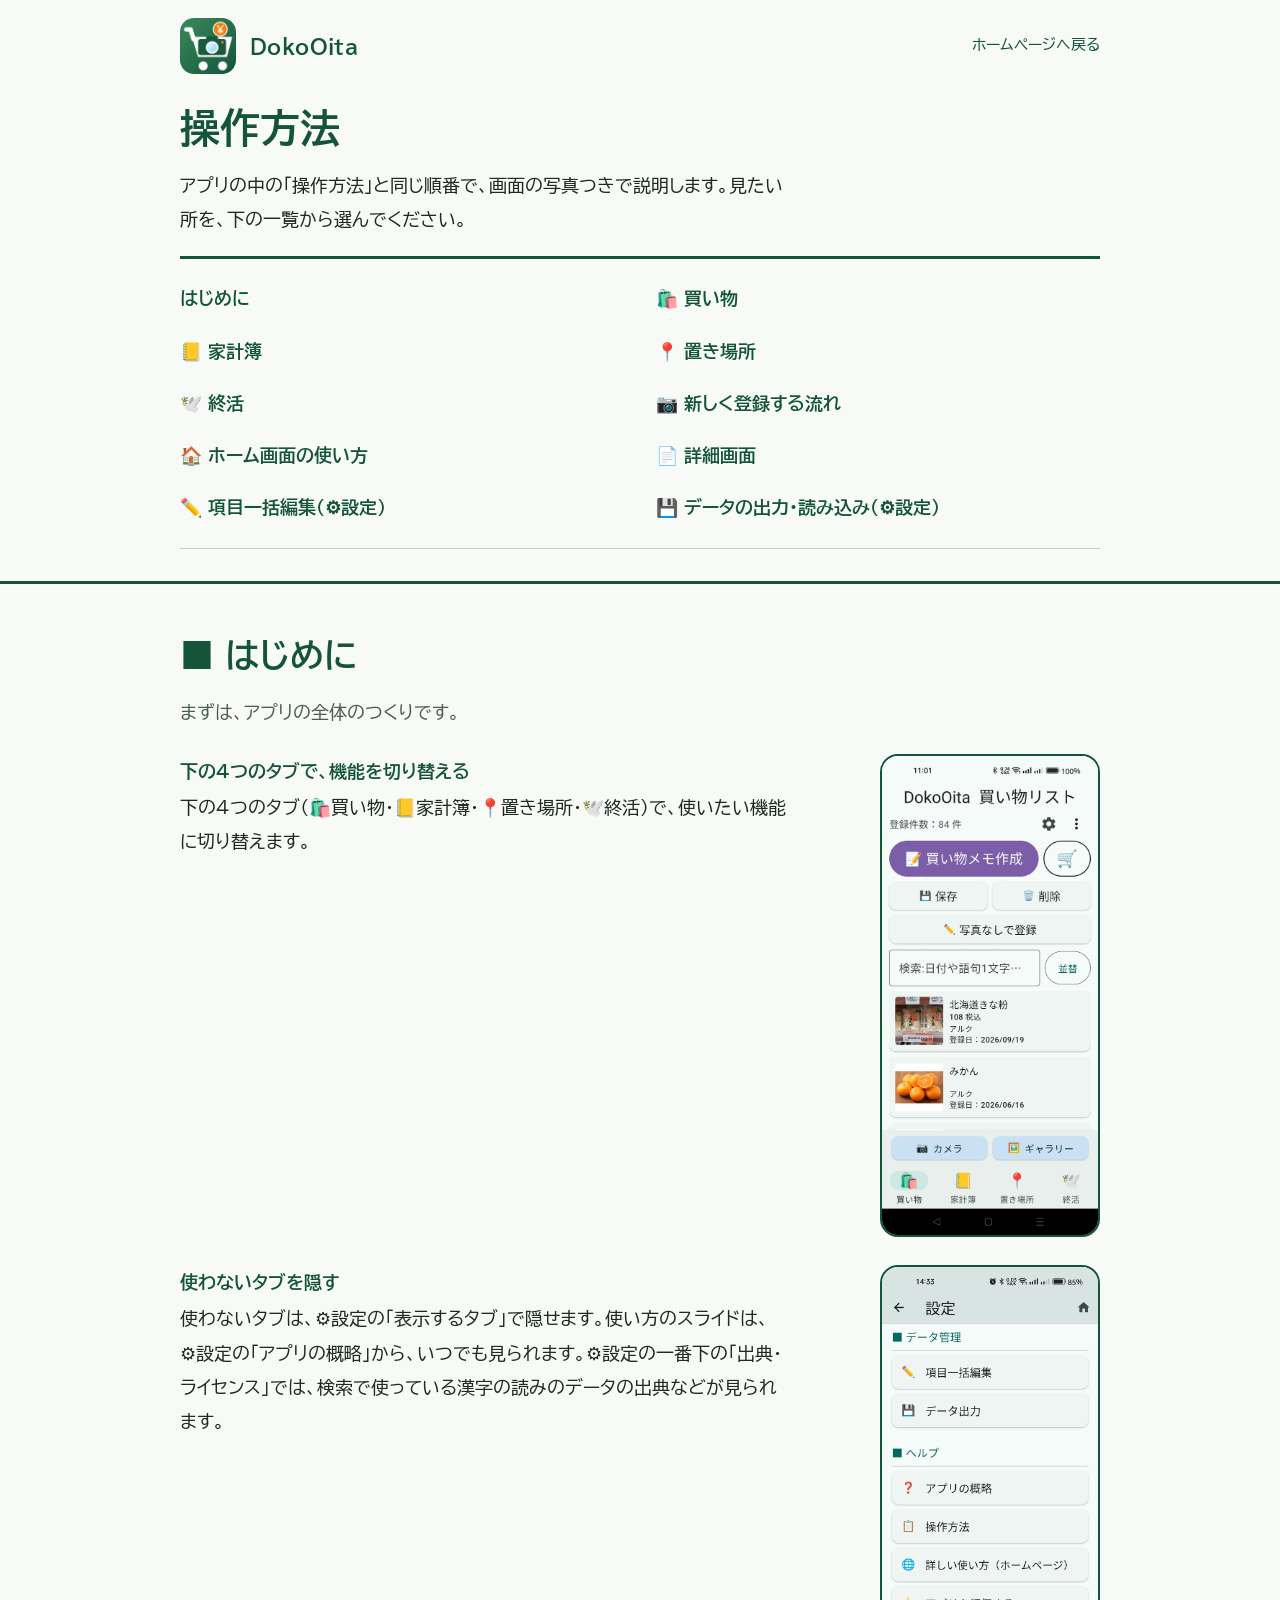
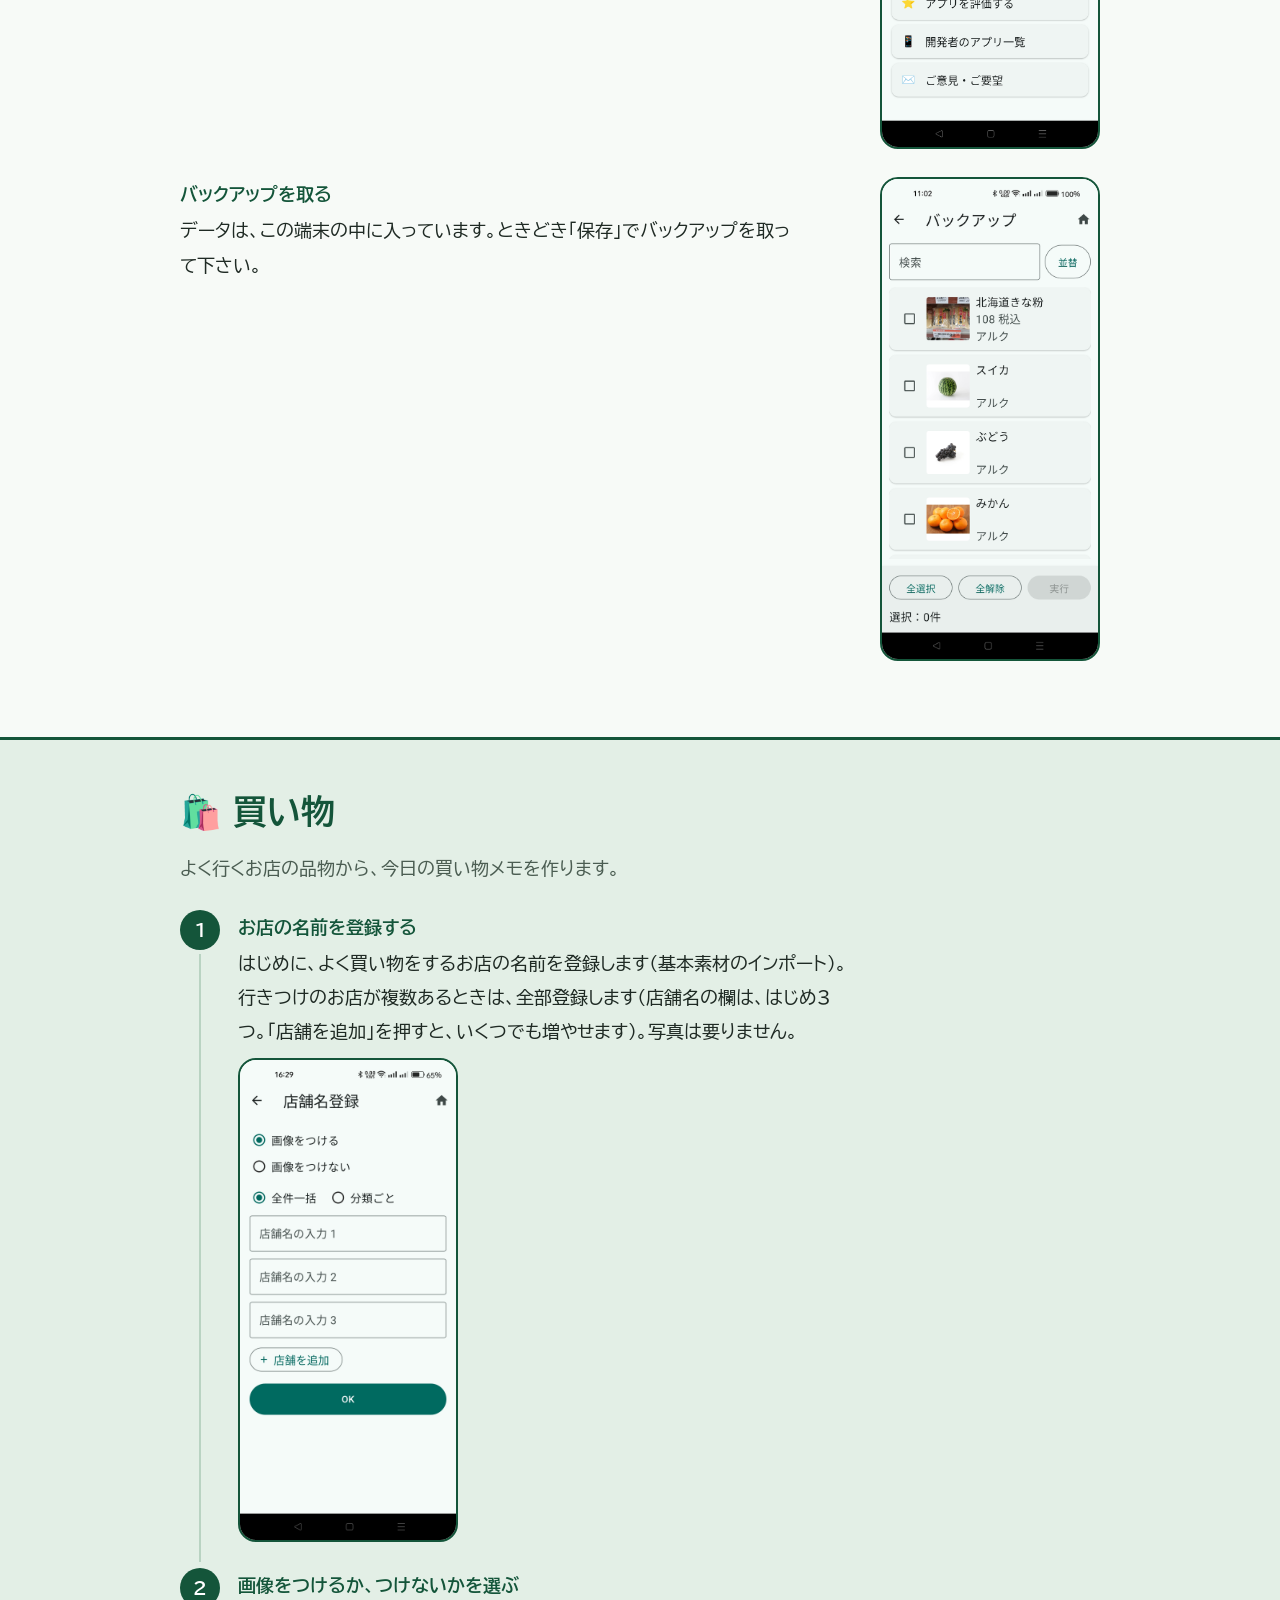
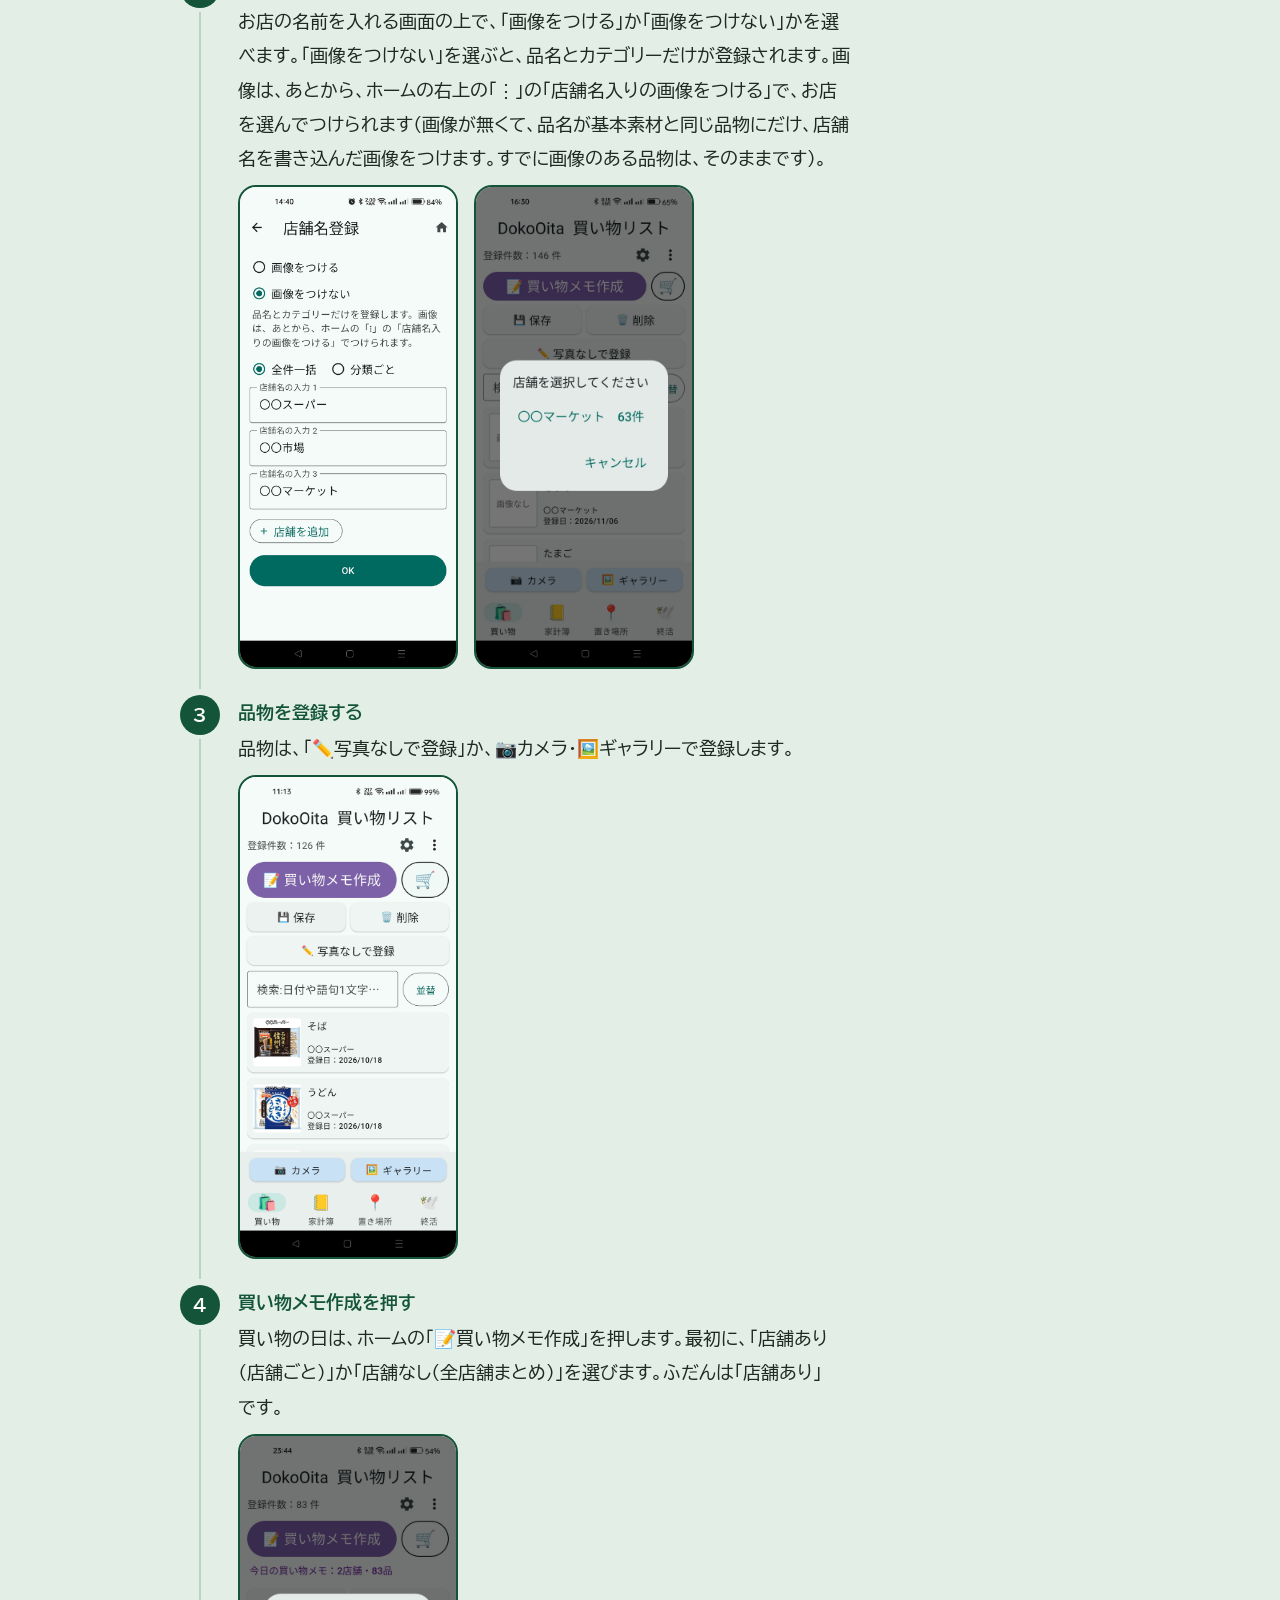
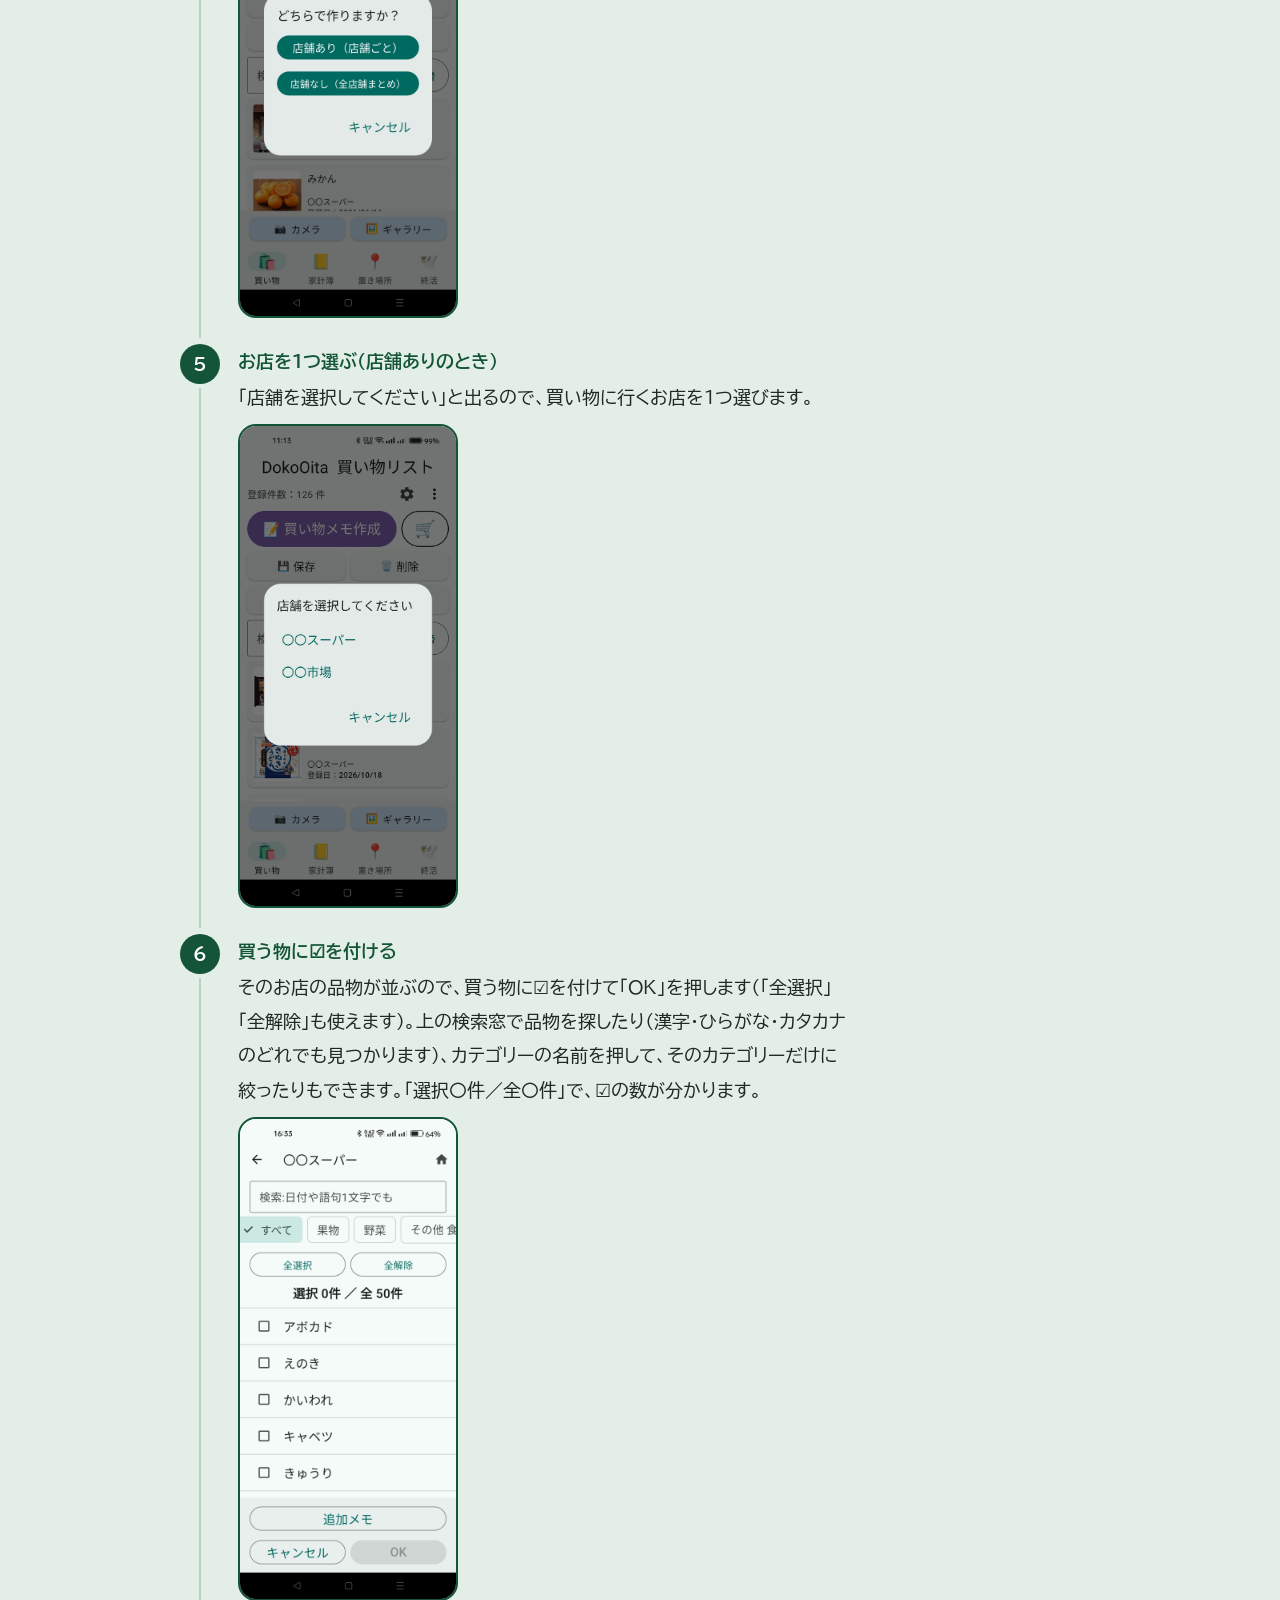
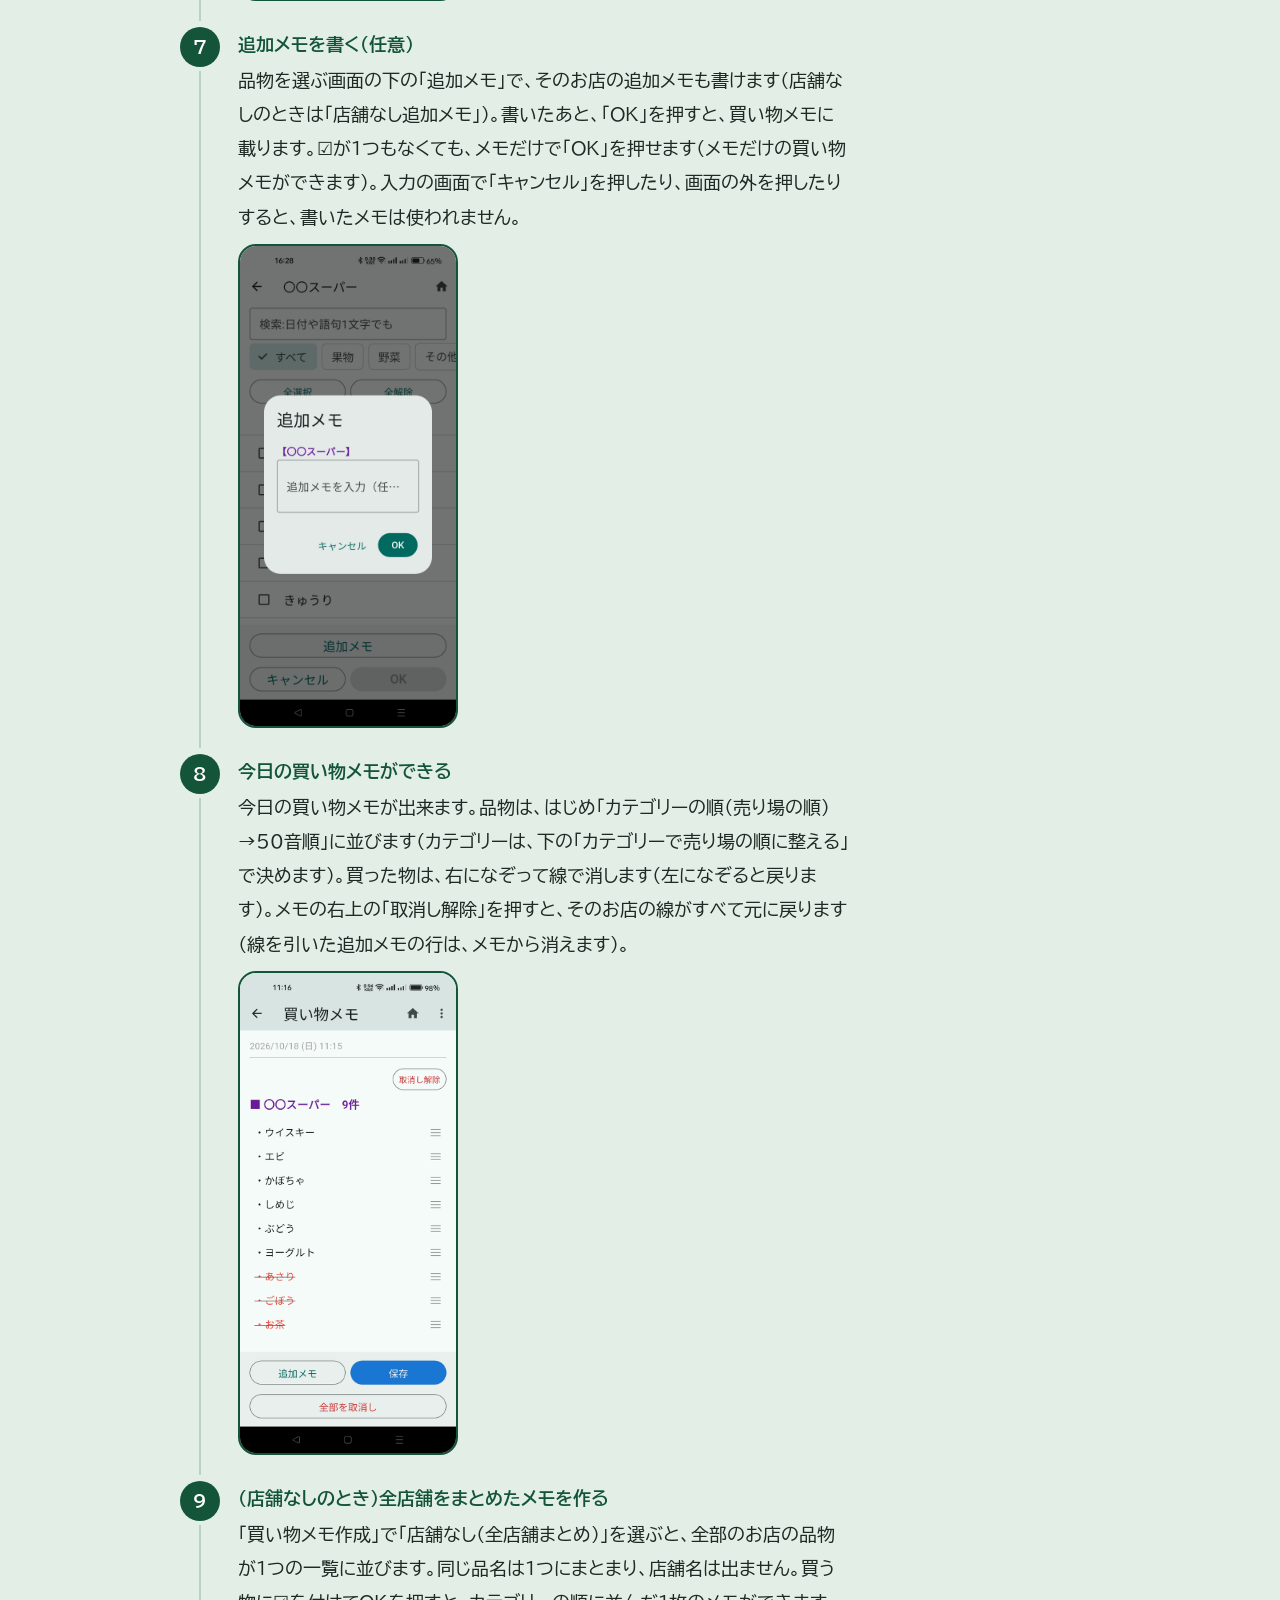
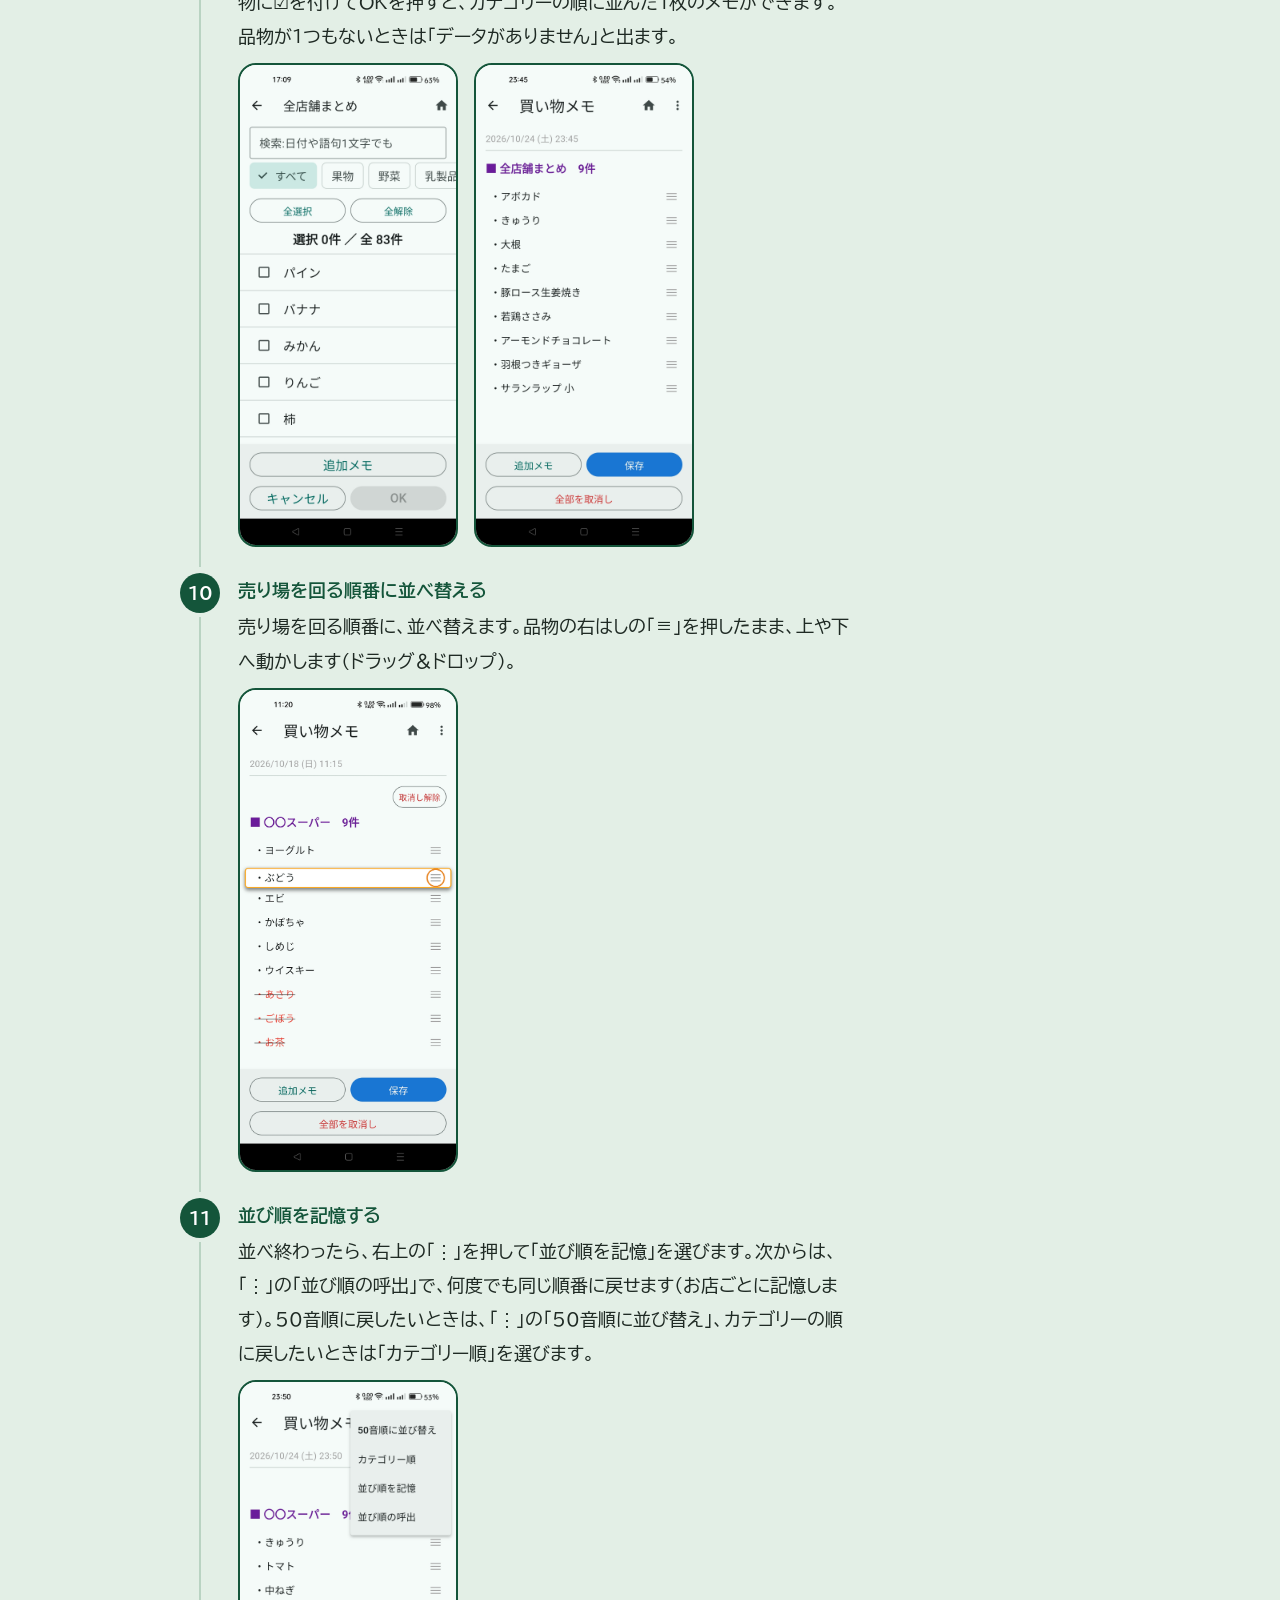
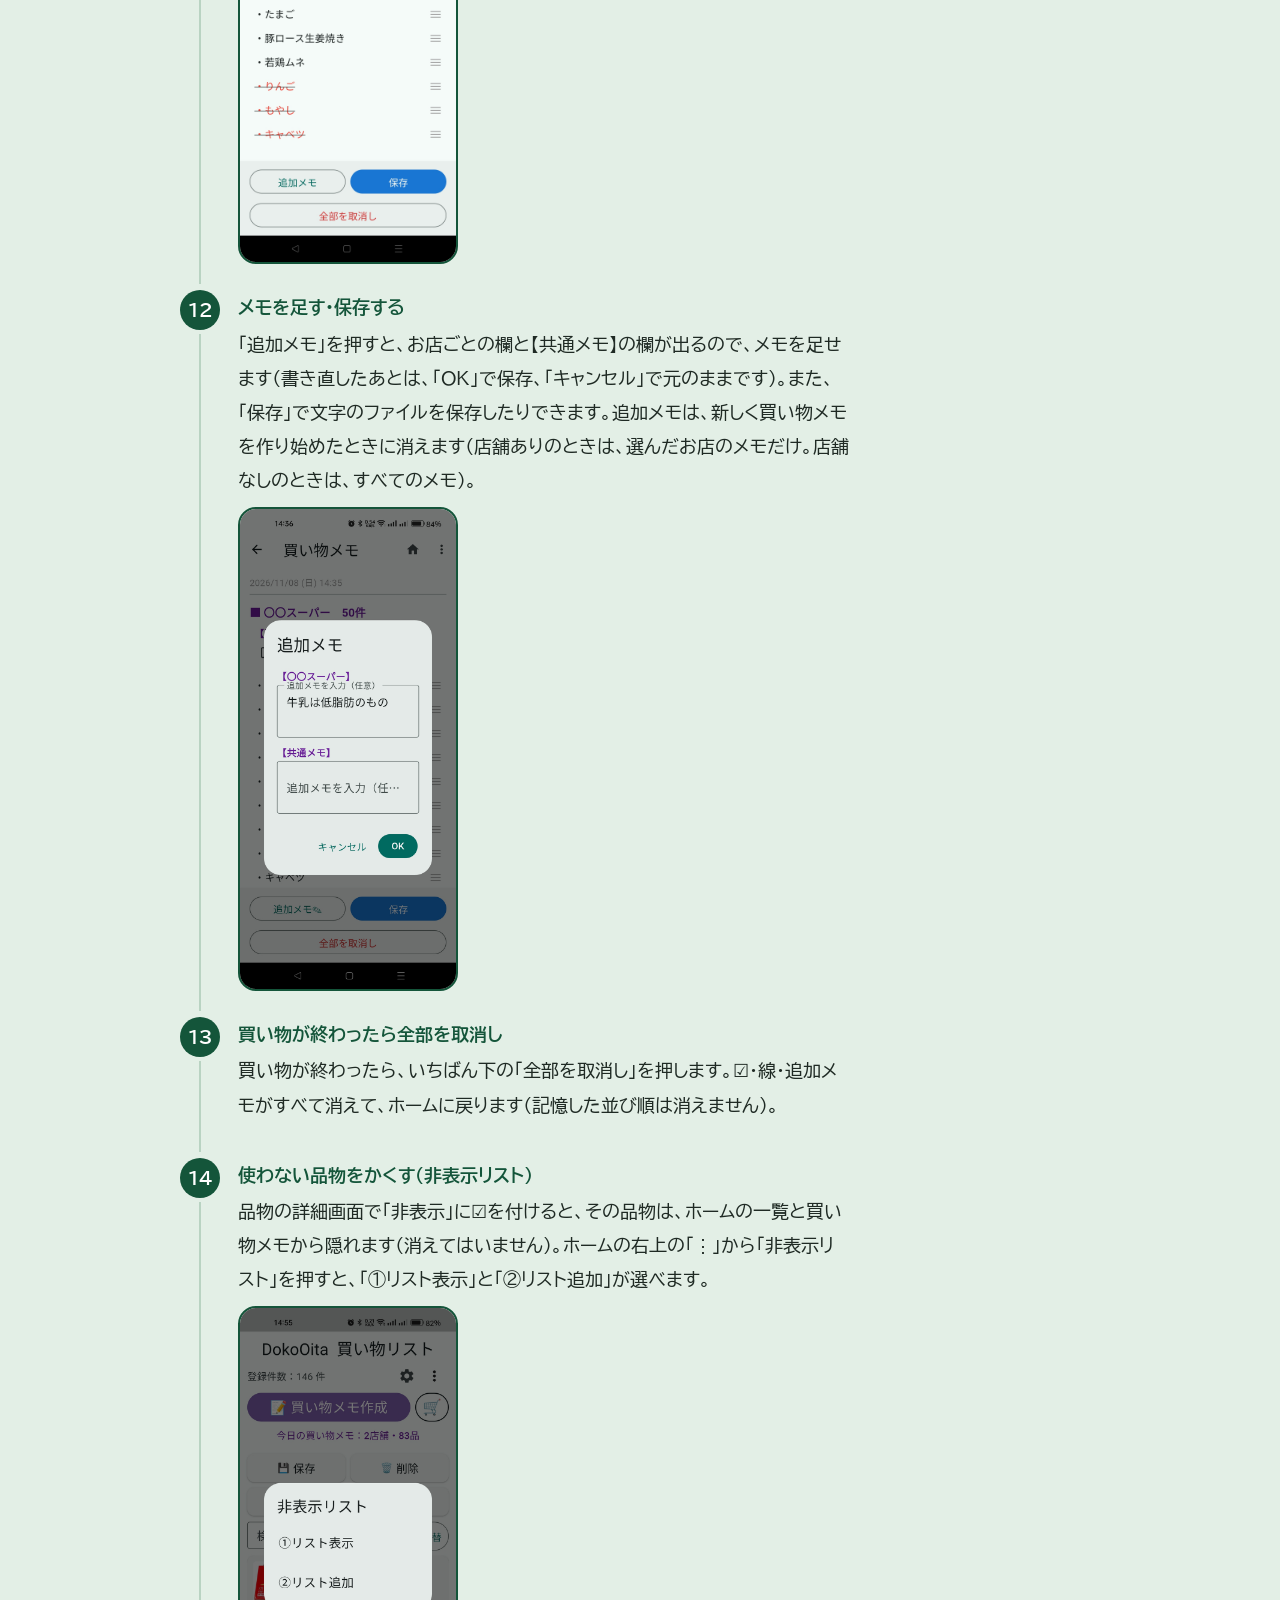
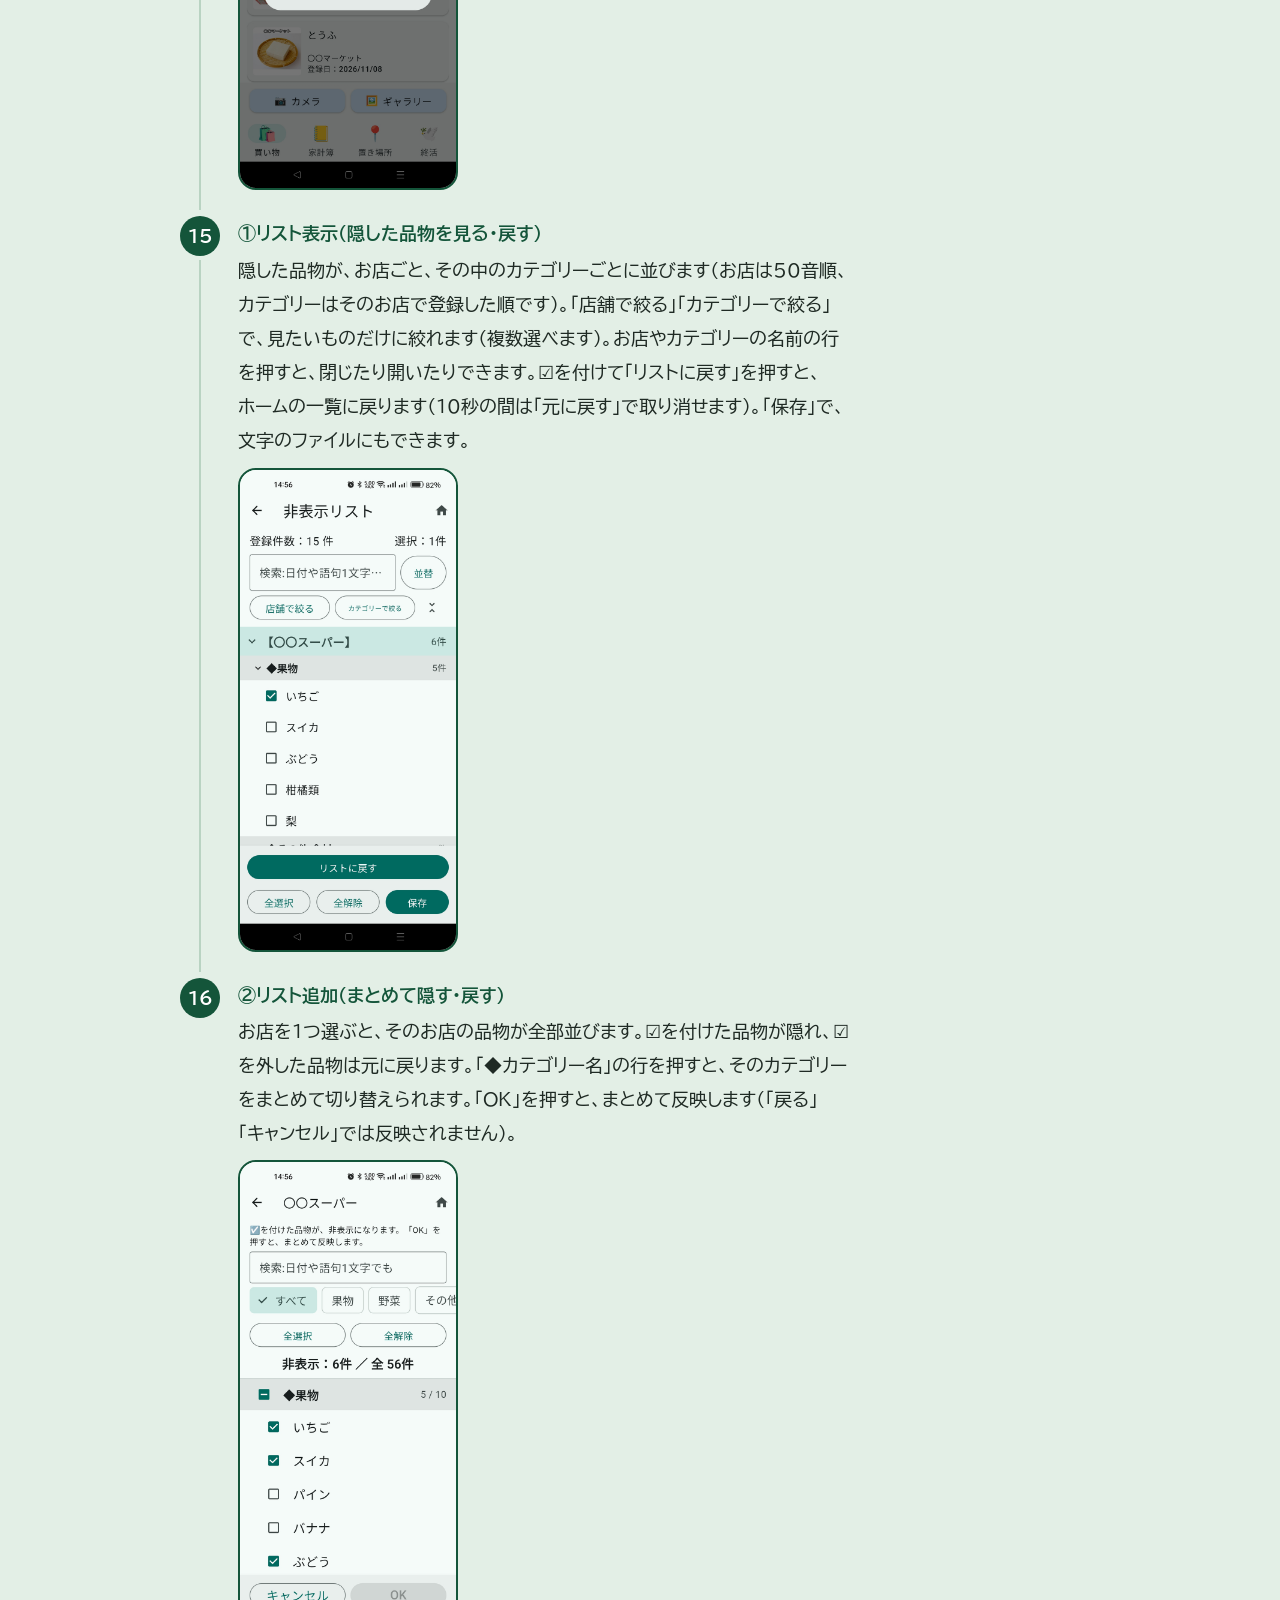
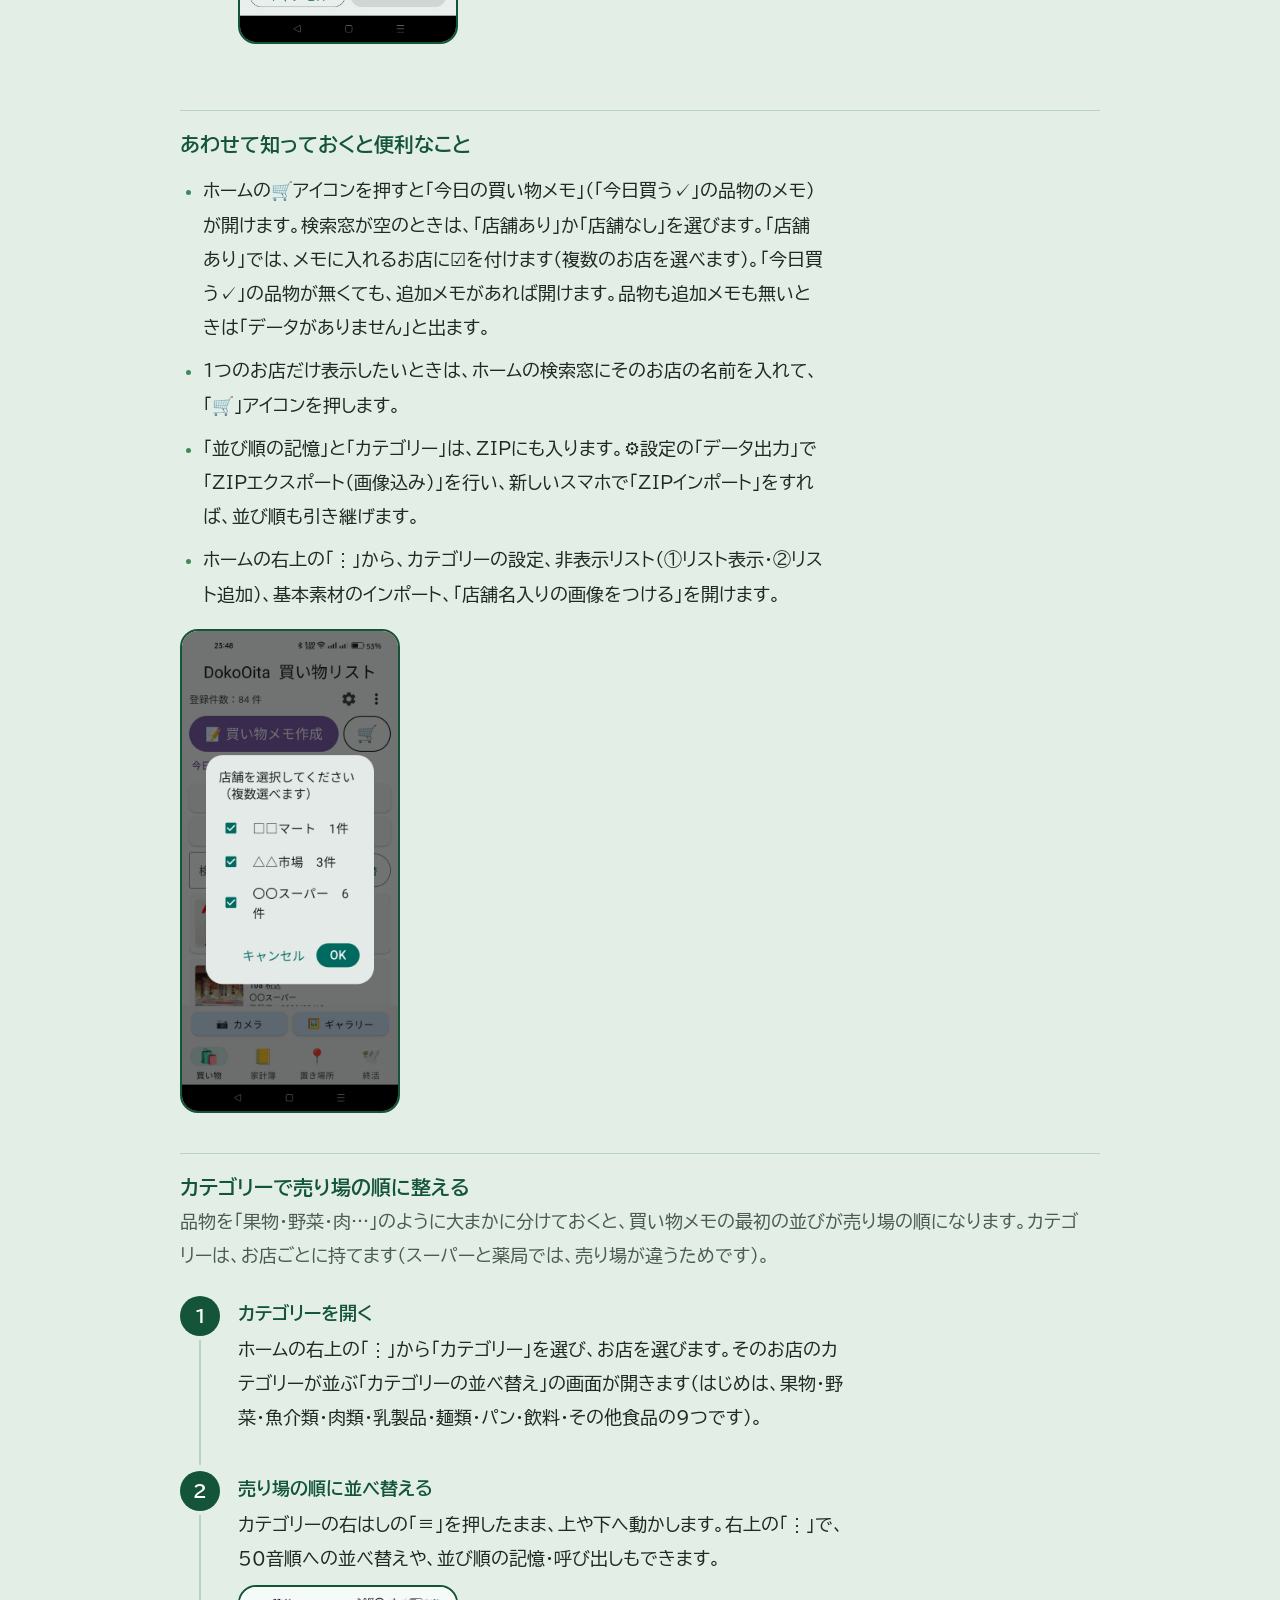
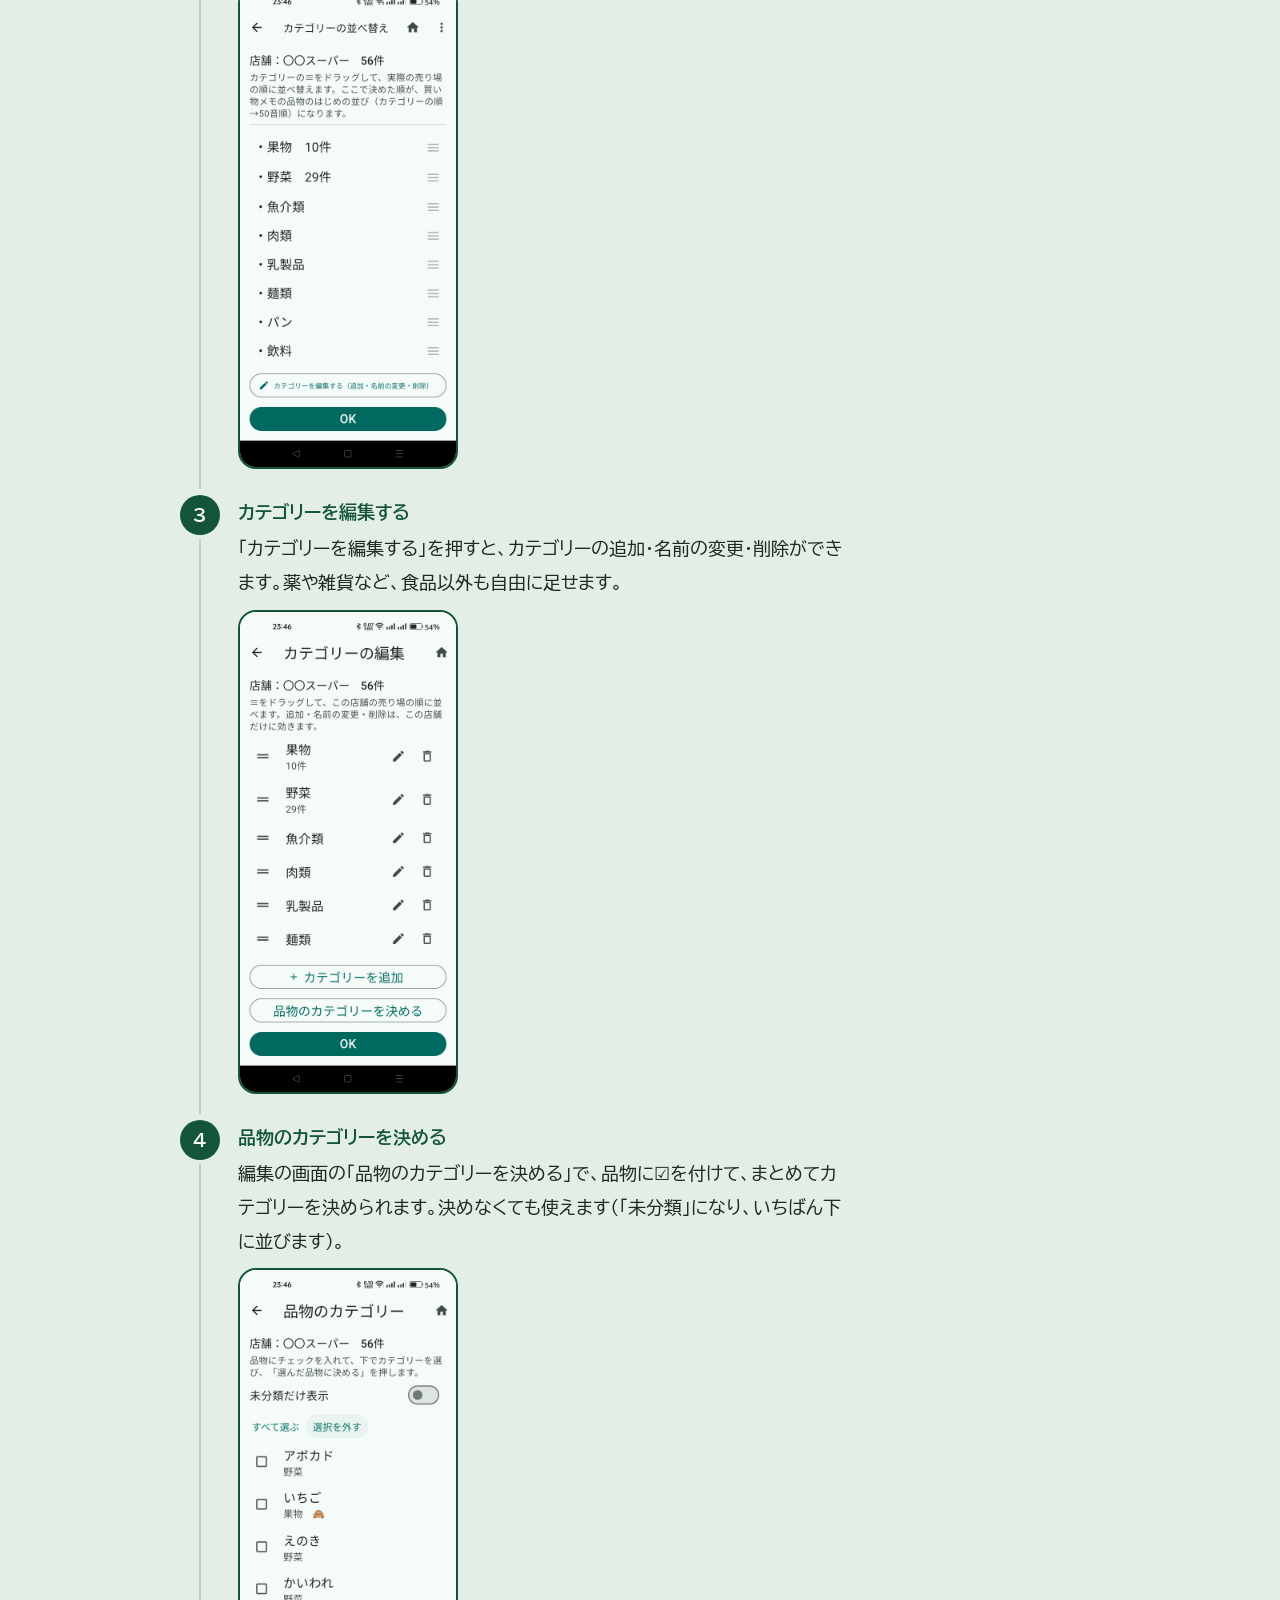
==== guide.html @ 44ccb7f6 "Add files via upload" ====
<!doctype html>
<html lang="ja">
<head>
<meta charset="utf-8">
<meta name="viewport" content="width=device-width,initial-scale=1">
<title>操作方法（写真つき） ― DokoOita</title>
<meta name="description" content="DokoOitaの操作方法を、画面の写真つきで説明します。買い物メモ・家計簿・置き場所・終活の使い方。">
<meta name="theme-color" content="#14553a">
<link rel="icon" href="icon.png">
<link rel="preconnect" href="https://fonts.googleapis.com">
<link rel="preconnect" href="https://fonts.gstatic.com" crossorigin>
<link rel="stylesheet" href="https://fonts.googleapis.com/css2?family=BIZ+UDPGothic:wght@400;700&display=swap">
<link rel="stylesheet" href="style.css">
</head>
<body>
<div class="wrap">
  <header class="top">
    <img src="icon.png" alt="DokoOitaのアイコン" width="56" height="56">
    <a class="name" href="index.html" style="text-decoration:none">DokoOita</a>
    <nav aria-label="ページ内の移動"><a href="index.html">ホームページへ戻る</a></nav>
  </header>
  <h1 class="gh1">操作方法</h1>
  <p class="gleadp">アプリの中の「操作方法」と同じ順番で、画面の写真つきで説明します。見たい所を、下の一覧から選んでください。</p>
  <nav class="toc" aria-label="目次"><ol><li><a href="#intro">はじめに</a></li><li><a href="#shopping">🛍️ 買い物</a></li><li><a href="#kakeibo">📒 家計簿</a></li><li><a href="#place">📍 置き場所</a></li><li><a href="#endoflife">🕊️ 終活</a></li><li><a href="#register">📷 新しく登録する流れ</a></li><li><a href="#home">🏠 ホーム画面の使い方</a></li><li><a href="#detail">📄 詳細画面</a></li><li><a href="#bulk">✏️ 項目一括編集（⚙設定）</a></li><li><a href="#export">💾 データの出力・読み込み（⚙設定）</a></li></ol></nav>
</div>
<main>
<section class="band" id="intro"><div class="wrap">
<h2 class="sec">■ はじめに</h2><p class="lead2">まずは、アプリの全体のつくりです。</p>
<div class="gstep single"><div class="gtxt"><b>下の4つのタブで、機能を切り替える</b>下の4つのタブ（🛍️買い物・📒家計簿・📍置き場所・🕊️終活）で、使いたい機能に切り替えます。</div><div class="shots"><figure class="shot"><img src="images/s01_home_tabs.png" alt="ホーム画面（下の4つのタブが見える）" loading="lazy" onerror="this.hidden=true;this.nextElementSibling.hidden=false"><div class="ph" hidden><b>スクショ S01</b><span>ホーム画面（下の4つのタブが見える）</span><small>ファイル名：images/s01_home_tabs.png</small></div></figure></div></div>
<div class="gstep single"><div class="gtxt"><b>使わないタブを隠す</b>使わないタブは、⚙設定の「表示するタブ」で隠せます。使い方のスライドは、⚙設定の「アプリの概略」から、いつでも見られます。⚙設定の一番下の「出典・ライセンス」では、検索で使っている漢字の読みのデータの出典などが見られます。</div><div class="shots"><figure class="shot"><img src="images/s02_settings_top.png" alt="設定画面のヘルプの部分（「アプリの概略」「操作方法」などが見える）" loading="lazy" onerror="this.hidden=true;this.nextElementSibling.hidden=false"><div class="ph" hidden><b>スクショ S02</b><span>設定画面のヘルプの部分（「アプリの概略」「操作方法」などが見える）</span><small>ファイル名：images/s02_settings_top.png</small></div></figure></div></div>
<div class="gstep single"><div class="gtxt"><b>バックアップを取る</b>データは、この端末の中に入っています。ときどき「保存」でバックアップを取って下さい。</div><div class="shots"><figure class="shot"><img src="images/s03_backup_menu.png" alt="保存（バックアップ）の画面" loading="lazy" onerror="this.hidden=true;this.nextElementSibling.hidden=false"><div class="ph" hidden><b>スクショ S03</b><span>保存（バックアップ）の画面</span><small>ファイル名：images/s03_backup_menu.png</small></div></figure></div></div>
</div></section>
<section class="band tint" id="shopping"><div class="wrap">
<h2 class="sec">🛍️ 買い物</h2><p class="lead2">よく行くお店の品物から、今日の買い物メモを作ります。</p>
<ol class="gsteps">
<li><div class="gtxt"><b>お店の名前を登録する</b>はじめに、よく買い物をするお店の名前を登録します（基本素材のインポート）。行きつけのお店が複数あるときは、全部登録します（店舗名の欄は、はじめ3つ。「店舗を追加」を押すと、いくつでも増やせます）。写真は要りません。</div><div class="shots"><figure class="shot"><img src="images/s04_material_register.png" alt="お店の名前を登録する画面（基本素材のインポート）" loading="lazy" onerror="this.hidden=true;this.nextElementSibling.hidden=false"><div class="ph" hidden><b>スクショ S04</b><span>お店の名前を登録する画面（基本素材のインポート）</span><small>ファイル名：images/s04_material_register.png</small></div></figure></div></li>
<li><div class="gtxt"><b>画像をつけるか、つけないかを選ぶ</b>お店の名前を入れる画面の上で、「画像をつける」か「画像をつけない」かを選べます。「画像をつけない」を選ぶと、品名とカテゴリーだけが登録されます。画像は、あとから、ホームの右上の「⋮」の「店舗名入りの画像をつける」で、お店を選んでつけられます（画像が無くて、品名が基本素材と同じ品物にだけ、店舗名を書き込んだ画像をつけます。すでに画像のある品物は、そのままです）。</div><div class="shots"><figure class="shot"><img src="images/s50_material_noimage.png" alt="基本素材のインポートの画面（「画像をつける／つけない」の選択と、店舗名の欄・「店舗を追加」）" loading="lazy" onerror="this.hidden=true;this.nextElementSibling.hidden=false"><div class="ph" hidden><b>スクショ S50</b><span>基本素材のインポートの画面（「画像をつける／つけない」の選択と、店舗名の欄・「店舗を追加」）</span><small>ファイル名：images/s50_material_noimage.png</small></div></figure><figure class="shot"><img src="images/s51_attach_images.png" alt="ホームの「⋮」の「店舗名入りの画像をつける」を押して、お店を選ぶ画面" loading="lazy" onerror="this.hidden=true;this.nextElementSibling.hidden=false"><div class="ph" hidden><b>スクショ S51</b><span>ホームの「⋮」の「店舗名入りの画像をつける」を押して、お店を選ぶ画面</span><small>ファイル名：images/s51_attach_images.png</small></div></figure></div></li>
<li><div class="gtxt"><b>品物を登録する</b>品物は、「✏️写真なしで登録」か、📷カメラ・🖼️ギャラリーで登録します。</div><div class="shots"><figure class="shot"><img src="images/s05_shopping_home.png" alt="買い物タブのホーム画面（登録のボタンと「買い物メモ作成」が見える）" loading="lazy" onerror="this.hidden=true;this.nextElementSibling.hidden=false"><div class="ph" hidden><b>スクショ S05</b><span>買い物タブのホーム画面（登録のボタンと「買い物メモ作成」が見える）</span><small>ファイル名：images/s05_shopping_home.png</small></div></figure></div></li>
<li><div class="gtxt"><b>買い物メモ作成を押す</b>買い物の日は、ホームの「📝買い物メモ作成」を押します。最初に、「店舗あり（店舗ごと）」か「店舗なし（全店舗まとめ）」を選びます。ふだんは「店舗あり」です。</div><div class="shots"><figure class="shot"><img src="images/s41_memo_mode.png" alt="「買い物メモ作成」を押した画面（店舗あり／店舗なし（全店舗まとめ）の選択）" loading="lazy" onerror="this.hidden=true;this.nextElementSibling.hidden=false"><div class="ph" hidden><b>スクショ S41</b><span>「買い物メモ作成」を押した画面（店舗あり／店舗なし（全店舗まとめ）の選択）</span><small>ファイル名：images/s41_memo_mode.png</small></div></figure></div></li>
<li><div class="gtxt"><b>お店を1つ選ぶ（店舗ありのとき）</b>「店舗を選択してください」と出るので、買い物に行くお店を1つ選びます。</div><div class="shots"><figure class="shot"><img src="images/s06_shop_select.png" alt="「店舗を選択してください」の画面" loading="lazy" onerror="this.hidden=true;this.nextElementSibling.hidden=false"><div class="ph" hidden><b>スクショ S06</b><span>「店舗を選択してください」の画面</span><small>ファイル名：images/s06_shop_select.png</small></div></figure></div></li>
<li><div class="gtxt"><b>買う物に☑を付ける</b>そのお店の品物が並ぶので、買う物に☑を付けて「OK」を押します（「全選択」「全解除」も使えます）。上の検索窓で品物を探したり（漢字・ひらがな・カタカナのどれでも見つかります）、カテゴリーの名前を押して、そのカテゴリーだけに絞ったりもできます。「選択〇件／全〇件」で、☑の数が分かります。</div><div class="shots"><figure class="shot"><img src="images/s07_item_select.png" alt="品物を選ぶ画面（☑・全選択・全解除・OK が見える）" loading="lazy" onerror="this.hidden=true;this.nextElementSibling.hidden=false"><div class="ph" hidden><b>スクショ S07</b><span>品物を選ぶ画面（☑・全選択・全解除・OK が見える）</span><small>ファイル名：images/s07_item_select.png</small></div></figure></div></li>
<li><div class="gtxt"><b>追加メモを書く（任意）</b>品物を選ぶ画面の下の「追加メモ」で、そのお店の追加メモも書けます（店舗なしのときは「店舗なし追加メモ」）。書いたあと、「OK」を押すと、買い物メモに載ります。☑が1つもなくても、メモだけで「OK」を押せます（メモだけの買い物メモができます）。入力の画面で「キャンセル」を押したり、画面の外を押したりすると、書いたメモは使われません。</div><div class="shots"><figure class="shot"><img src="images/s49_checklist_memo.png" alt="品物を選ぶ画面の「追加メモ」を押した画面（入力欄と「キャンセル」「OK」）" loading="lazy" onerror="this.hidden=true;this.nextElementSibling.hidden=false"><div class="ph" hidden><b>スクショ S49</b><span>品物を選ぶ画面の「追加メモ」を押した画面（入力欄と「キャンセル」「OK」）</span><small>ファイル名：images/s49_checklist_memo.png</small></div></figure></div></li>
<li><div class="gtxt"><b>今日の買い物メモができる</b>今日の買い物メモが出来ます。品物は、はじめ「カテゴリーの順（売り場の順）→50音順」に並びます（カテゴリーは、下の「カテゴリーで売り場の順に整える」で決めます）。買った物は、右になぞって線で消します（左になぞると戻ります）。メモの右上の「取消し解除」を押すと、そのお店の線がすべて元に戻ります（線を引いた追加メモの行は、メモから消えます）。</div><div class="shots"><figure class="shot"><img src="images/s08_memo_checked.png" alt="今日の買い物メモ（何個かを線で消した状態）" loading="lazy" onerror="this.hidden=true;this.nextElementSibling.hidden=false"><div class="ph" hidden><b>スクショ S08</b><span>今日の買い物メモ（何個かを線で消した状態）</span><small>ファイル名：images/s08_memo_checked.png</small></div></figure></div></li>
<li><div class="gtxt"><b>（店舗なしのとき）全店舗をまとめたメモを作る</b>「買い物メモ作成」で「店舗なし（全店舗まとめ）」を選ぶと、全部のお店の品物が1つの一覧に並びます。同じ品名は1つにまとまり、店舗名は出ません。買う物に☑を付けてOKを押すと、カテゴリーの順に並んだ1枚のメモができます。品物が1つもないときは「データがありません」と出ます。</div><div class="shots"><figure class="shot"><img src="images/s42_nostore_select.png" alt="店舗なしのときの品物を選ぶ画面（同じ品名は1つにまとまっている）" loading="lazy" onerror="this.hidden=true;this.nextElementSibling.hidden=false"><div class="ph" hidden><b>スクショ S42</b><span>店舗なしのときの品物を選ぶ画面（同じ品名は1つにまとまっている）</span><small>ファイル名：images/s42_nostore_select.png</small></div></figure><figure class="shot"><img src="images/s43_nostore_memo.png" alt="店舗なし（全店舗まとめ）の買い物メモ" loading="lazy" onerror="this.hidden=true;this.nextElementSibling.hidden=false"><div class="ph" hidden><b>スクショ S43</b><span>店舗なし（全店舗まとめ）の買い物メモ</span><small>ファイル名：images/s43_nostore_memo.png</small></div></figure></div></li>
<li><div class="gtxt"><b>売り場を回る順番に並べ替える</b>売り場を回る順番に、並べ替えます。品物の右はしの「≡」を押したまま、上や下へ動かします（ドラッグ＆ドロップ）。</div><div class="shots"><figure class="shot"><img src="images/s09_memo_drag.png" alt="品物の右はしの「≡」を動かしている画面" loading="lazy" onerror="this.hidden=true;this.nextElementSibling.hidden=false"><div class="ph" hidden><b>スクショ S09</b><span>品物の右はしの「≡」を動かしている画面</span><small>ファイル名：images/s09_memo_drag.png</small></div></figure></div></li>
<li><div class="gtxt"><b>並び順を記憶する</b>並べ終わったら、右上の「⋮」を押して「並び順を記憶」を選びます。次からは、「⋮」の「並び順の呼出」で、何度でも同じ順番に戻せます（お店ごとに記憶します）。50音順に戻したいときは、「⋮」の「50音順に並び替え」、カテゴリーの順に戻したいときは「カテゴリー順」を選びます。</div><div class="shots"><figure class="shot"><img src="images/s10_memo_menu.png" alt="買い物メモ右上の「⋮」を押したメニュー" loading="lazy" onerror="this.hidden=true;this.nextElementSibling.hidden=false"><div class="ph" hidden><b>スクショ S10</b><span>買い物メモ右上の「⋮」を押したメニュー</span><small>ファイル名：images/s10_memo_menu.png</small></div></figure></div></li>
<li><div class="gtxt"><b>メモを足す・保存する</b>「追加メモ」を押すと、お店ごとの欄と【共通メモ】の欄が出るので、メモを足せます（書き直したあとは、「OK」で保存、「キャンセル」で元のままです）。また、「保存」で文字のファイルを保存したりできます。追加メモは、新しく買い物メモを作り始めたときに消えます（店舗ありのときは、選んだお店のメモだけ。店舗なしのときは、すべてのメモ）。</div><div class="shots"><figure class="shot"><img src="images/s11_memo_bottom.png" alt="買い物メモ画面で「追加メモ」を押した画面（お店ごとの欄と共通メモの欄に書き足せます）" loading="lazy" onerror="this.hidden=true;this.nextElementSibling.hidden=false"><div class="ph" hidden><b>スクショ S11</b><span>買い物メモ画面で「追加メモ」を押した画面（お店ごとの欄と共通メモの欄に書き足せます）</span><small>ファイル名：images/s11_memo_bottom.png</small></div></figure></div></li>
<li><div class="gtxt"><b>買い物が終わったら全部を取消し</b>買い物が終わったら、いちばん下の「全部を取消し」を押します。☑・線・追加メモがすべて消えて、ホームに戻ります（記憶した並び順は消えません）。</div></li>
<li><div class="gtxt"><b>使わない品物をかくす（非表示リスト）</b>品物の詳細画面で「非表示」に☑を付けると、その品物は、ホームの一覧と買い物メモから隠れます（消えてはいません）。ホームの右上の「⋮」から「非表示リスト」を押すと、「①リスト表示」と「②リスト追加」が選べます。</div><div class="shots"><figure class="shot"><img src="images/s52_hidden_menu.png" alt="「非表示リスト」を押した画面（①リスト表示・②リスト追加）" loading="lazy" onerror="this.hidden=true;this.nextElementSibling.hidden=false"><div class="ph" hidden><b>スクショ S52</b><span>「非表示リスト」を押した画面（①リスト表示・②リスト追加）</span><small>ファイル名：images/s52_hidden_menu.png</small></div></figure></div></li>
<li><div class="gtxt"><b>①リスト表示（隠した品物を見る・戻す）</b>隠した品物が、お店ごと、その中のカテゴリーごとに並びます（お店は50音順、カテゴリーはそのお店で登録した順です）。「店舗で絞る」「カテゴリーで絞る」で、見たいものだけに絞れます（複数選べます）。お店やカテゴリーの名前の行を押すと、閉じたり開いたりできます。☑を付けて「リストに戻す」を押すと、ホームの一覧に戻ります（10秒の間は「元に戻す」で取り消せます）。「保存」で、文字のファイルにもできます。</div><div class="shots"><figure class="shot"><img src="images/s53_hidden_list.png" alt="①リスト表示の画面（お店ごと・カテゴリーごとに並び、☑を付けて戻す）" loading="lazy" onerror="this.hidden=true;this.nextElementSibling.hidden=false"><div class="ph" hidden><b>スクショ S53</b><span>①リスト表示の画面（お店ごと・カテゴリーごとに並び、☑を付けて戻す）</span><small>ファイル名：images/s53_hidden_list.png</small></div></figure></div></li>
<li><div class="gtxt"><b>②リスト追加（まとめて隠す・戻す）</b>お店を1つ選ぶと、そのお店の品物が全部並びます。☑を付けた品物が隠れ、☑を外した品物は元に戻ります。「◆カテゴリー名」の行を押すと、そのカテゴリーをまとめて切り替えられます。「OK」を押すと、まとめて反映します（「戻る」「キャンセル」では反映されません）。</div><div class="shots"><figure class="shot"><img src="images/s54_hidden_add.png" alt="②リスト追加の画面（☑を付けた品物が隠れる。「OK」でまとめて反映）" loading="lazy" onerror="this.hidden=true;this.nextElementSibling.hidden=false"><div class="ph" hidden><b>スクショ S54</b><span>②リスト追加の画面（☑を付けた品物が隠れる。「OK」でまとめて反映）</span><small>ファイル名：images/s54_hidden_add.png</small></div></figure></div></li>
</ol>
<h3 class="sub">あわせて知っておくと便利なこと</h3>
<ul class="pts"><li>ホームの🛒アイコンを押すと「今日の買い物メモ」（「今日買う✓」の品物のメモ）が開けます。検索窓が空のときは、「店舗あり」か「店舗なし」を選びます。「店舗あり」では、メモに入れるお店に☑を付けます（複数のお店を選べます）。「今日買う✓」の品物が無くても、追加メモがあれば開けます。品物も追加メモも無いときは「データがありません」と出ます。</li><li>1つのお店だけ表示したいときは、ホームの検索窓にそのお店の名前を入れて、「🛒」アイコンを押します。</li><li>「並び順の記憶」と「カテゴリー」は、ZIPにも入ります。⚙設定の「データ出力」で「ZIPエクスポート（画像込み）」を行い、新しいスマホで「ZIPインポート」をすれば、並び順も引き継げます。</li><li>ホームの右上の「⋮」から、カテゴリーの設定、非表示リスト（①リスト表示・②リスト追加）、基本素材のインポート、「店舗名入りの画像をつける」を開けます。</li></ul>
<div class="shots"><figure class="shot"><img src="images/s48_cart_stores.png" alt="🛒を押して「店舗あり」を選んだときの、お店を選ぶ画面（複数選べます）" loading="lazy" onerror="this.hidden=true;this.nextElementSibling.hidden=false"><div class="ph" hidden><b>スクショ S48</b><span>🛒を押して「店舗あり」を選んだときの、お店を選ぶ画面（複数選べます）</span><small>ファイル名：images/s48_cart_stores.png</small></div></figure></div>
<h3 class="sub">カテゴリーで売り場の順に整える</h3>
<p class="lead2">品物を「果物・野菜・肉…」のように大まかに分けておくと、買い物メモの最初の並びが売り場の順になります。カテゴリーは、お店ごとに持てます（スーパーと薬局では、売り場が違うためです）。</p>
<ol class="gsteps">
<li><div class="gtxt"><b>カテゴリーを開く</b>ホームの右上の「⋮」から「カテゴリー」を選び、お店を選びます。そのお店のカテゴリーが並ぶ「カテゴリーの並べ替え」の画面が開きます（はじめは、果物・野菜・魚介類・肉類・乳製品・麺類・パン・飲料・その他食品の9つです）。</div></li>
<li><div class="gtxt"><b>売り場の順に並べ替える</b>カテゴリーの右はしの「≡」を押したまま、上や下へ動かします。右上の「⋮」で、50音順への並べ替えや、並び順の記憶・呼び出しもできます。</div><div class="shots"><figure class="shot"><img src="images/s44_category_arrange.png" alt="カテゴリーの並べ替えの画面（カテゴリー名だけが並ぶ）" loading="lazy" onerror="this.hidden=true;this.nextElementSibling.hidden=false"><div class="ph" hidden><b>スクショ S44</b><span>カテゴリーの並べ替えの画面（カテゴリー名だけが並ぶ）</span><small>ファイル名：images/s44_category_arrange.png</small></div></figure></div></li>
<li><div class="gtxt"><b>カテゴリーを編集する</b>「カテゴリーを編集する」を押すと、カテゴリーの追加・名前の変更・削除ができます。薬や雑貨など、食品以外も自由に足せます。</div><div class="shots"><figure class="shot"><img src="images/s45_category_edit.png" alt="カテゴリーの編集の画面（追加・名前の変更・削除）" loading="lazy" onerror="this.hidden=true;this.nextElementSibling.hidden=false"><div class="ph" hidden><b>スクショ S45</b><span>カテゴリーの編集の画面（追加・名前の変更・削除）</span><small>ファイル名：images/s45_category_edit.png</small></div></figure></div></li>
<li><div class="gtxt"><b>品物のカテゴリーを決める</b>編集の画面の「品物のカテゴリーを決める」で、品物に☑を付けて、まとめてカテゴリーを決められます。決めなくても使えます（「未分類」になり、いちばん下に並びます）。</div><div class="shots"><figure class="shot"><img src="images/s46_category_assign.png" alt="品物のカテゴリーを決める画面" loading="lazy" onerror="this.hidden=true;this.nextElementSibling.hidden=false"><div class="ph" hidden><b>スクショ S46</b><span>品物のカテゴリーを決める画面</span><small>ファイル名：images/s46_category_assign.png</small></div></figure></div></li>
<li><div class="gtxt"><b>登録のときに選ぶ</b>品物を登録・編集する画面にも、「カテゴリー」を選ぶ欄があります（買い物のみ。お店の名前を入れると、そのお店のカテゴリーが出ます）。</div><div class="shots"><figure class="shot"><img src="images/s47_item_category.png" alt="品物の編集画面（カテゴリーを選ぶ欄）" loading="lazy" onerror="this.hidden=true;this.nextElementSibling.hidden=false"><div class="ph" hidden><b>スクショ S47</b><span>品物の編集画面（カテゴリーを選ぶ欄）</span><small>ファイル名：images/s47_item_category.png</small></div></figure></div></li>
</ol>
<ul class="pts"><li>お店の名前を一括編集で変えると、そのお店のカテゴリーの並びや、記憶した並び順も、新しい名前に引き継がれます。</li><li>ホームの検索窓に、カテゴリー名を入れて探すこともできます。</li></ul>
<div class="shots"><figure class="shot"><img src="images/s12_home_menu.png" alt="ホーム右上の「⋮」を押したメニュー（買い物タブ。「カテゴリー」が見える）" loading="lazy" onerror="this.hidden=true;this.nextElementSibling.hidden=false"><div class="ph" hidden><b>スクショ S12</b><span>ホーム右上の「⋮」を押したメニュー（買い物タブ。「カテゴリー」が見える）</span><small>ファイル名：images/s12_home_menu.png</small></div></figure></div>
</div></section>
<section class="band" id="kakeibo"><div class="wrap">
<h2 class="sec">📒 家計簿</h2><p class="lead2">レシートの管理と、家計簿の記録・集計です。</p>
<h3 class="sub">レシート管理</h3>
<ul class="pts"><li>🧾 レシート登録：レシートを撮ると、AIが店名・品名・金額を読み取ります（先に、⚙設定でAIのキーを登録します）。手入力もできます。</li><li>📊 レシート集計・✏️ レシート編集：期間を決めて集計したり、直したりします。</li></ul>
<div class="shots"><figure class="shot"><img src="images/s13_kakeibo_top.png" alt="家計簿タブのトップ（今月の収支とメニュー）" loading="lazy" onerror="this.hidden=true;this.nextElementSibling.hidden=false"><div class="ph" hidden><b>スクショ S13</b><span>家計簿タブのトップ（今月の収支とメニュー）</span><small>ファイル名：images/s13_kakeibo_top.png</small></div></figure><figure class="shot"><img src="images/s14_receipt_import.png" alt="レシートを撮影している画面" loading="lazy" onerror="this.hidden=true;this.nextElementSibling.hidden=false"><div class="ph" hidden><b>スクショ S14</b><span>レシートを撮影している画面</span><small>ファイル名：images/s14_receipt_import.png</small></div></figure><figure class="shot"><img src="images/s15_receipt_aggregate.png" alt="レシート集計の画面" loading="lazy" onerror="this.hidden=true;this.nextElementSibling.hidden=false"><div class="ph" hidden><b>スクショ S15</b><span>レシート集計の画面</span><small>ファイル名：images/s15_receipt_aggregate.png</small></div></figure></div>
<h3 class="sub">家計簿管理</h3>
<ul class="pts"><li>📝 家計簿入力：支払先・日付・種別・金額を入れて、1件ずつ登録します。レシートから引き継ぐこともできます。</li><li>📈 家計簿集計・✏️ 家計簿編集：集計や修正をします。</li></ul>
<div class="shots"><figure class="shot"><img src="images/s16_kakeibo_input.png" alt="家計簿入力の画面" loading="lazy" onerror="this.hidden=true;this.nextElementSibling.hidden=false"><div class="ph" hidden><b>スクショ S16</b><span>家計簿入力の画面</span><small>ファイル名：images/s16_kakeibo_input.png</small></div></figure><figure class="shot"><img src="images/s17_kakeibo_aggregate.png" alt="家計簿集計の画面" loading="lazy" onerror="this.hidden=true;this.nextElementSibling.hidden=false"><div class="ph" hidden><b>スクショ S17</b><span>家計簿集計の画面</span><small>ファイル名：images/s17_kakeibo_aggregate.png</small></div></figure></div>
<h3 class="sub">収入も記録する（多機能モード）</h3>
<ul class="pts"><li>⚙設定の「家計簿のモード」で「多機能モード」を選びます。</li><li>「📝 家計簿入力」の上にある「支出／収入」で「収入」を選び、収入元・日付・種別・収入額などを入れます。</li><li>集計・編集・データ出力でも、収入が一緒に扱われます（集計では、「支出」「収入」「すべて」から選べます）。</li><li>画面の上には、今月の収入・支出・差し引きが出ます。「簡単モード」に戻しても、収入データは消えません。</li></ul>
<div class="shots"><figure class="shot"><img src="images/s18_kakeibo_mode.png" alt="設定の「家計簿のモード」（簡単モード／多機能モード）" loading="lazy" onerror="this.hidden=true;this.nextElementSibling.hidden=false"><div class="ph" hidden><b>スクショ S18</b><span>設定の「家計簿のモード」（簡単モード／多機能モード）</span><small>ファイル名：images/s18_kakeibo_mode.png</small></div></figure><figure class="shot"><img src="images/s19_kakeibo_input_income.png" alt="多機能モードの家計簿入力（支出／収入の切り替えが見える）" loading="lazy" onerror="this.hidden=true;this.nextElementSibling.hidden=false"><div class="ph" hidden><b>スクショ S19</b><span>多機能モードの家計簿入力（支出／収入の切り替えが見える）</span><small>ファイル名：images/s19_kakeibo_input_income.png</small></div></figure><figure class="shot"><img src="images/s20_kakeibo_top_multi.png" alt="多機能モードの家計簿トップ（今月の収入・支出・差し引き）" loading="lazy" onerror="this.hidden=true;this.nextElementSibling.hidden=false"><div class="ph" hidden><b>スクショ S20</b><span>多機能モードの家計簿トップ（今月の収入・支出・差し引き）</span><small>ファイル名：images/s20_kakeibo_top_multi.png</small></div></figure></div>
<h3 class="sub">選べる項目の編集</h3>
<ul class="pts"><li>入力欄の右の「▼」を押すと、種別や分類を一覧から選べます。</li><li>その一覧の下の「この一覧を編集する」を押すと、項目を追加・削除したり、左の「≡」を動かして順番を変えたりできます（30個まで。「初期の状態に戻す」もあります）。「保存」を押すまでは変わりません。</li><li>項目を消しても、すでに入れたデータの言葉は変わりません。</li></ul>
<div class="shots"><figure class="shot"><img src="images/s21_choice_list.png" alt="「▼」を押して出た一覧（いちばん下に「この一覧を編集する」）" loading="lazy" onerror="this.hidden=true;this.nextElementSibling.hidden=false"><div class="ph" hidden><b>スクショ S21</b><span>「▼」を押して出た一覧（いちばん下に「この一覧を編集する」）</span><small>ファイル名：images/s21_choice_list.png</small></div></figure><figure class="shot"><img src="images/s22_choice_edit.png" alt="項目の編集画面（追加・削除・「≡」で順番を変える）" loading="lazy" onerror="this.hidden=true;this.nextElementSibling.hidden=false"><div class="ph" hidden><b>スクショ S22</b><span>項目の編集画面（追加・削除・「≡」で順番を変える）</span><small>ファイル名：images/s22_choice_edit.png</small></div></figure></div>
<h3 class="sub">データ管理</h3>
<ul class="pts"><li>💾 データ出力：家計簿タブで⚙設定を開き、「データ出力」を押します。家計簿・レシートを、CSVやPDFで保存・共有できます。</li><li>画面の上に、今月の支出の合計が出ます。右の「📅」を押すと、開始日と終了日を入れて、期間を指定できます（アプリを閉じると今月に戻ります）。</li></ul>
<div class="shots"><figure class="shot"><img src="images/s23_period_dialog.png" alt="期間の開始日・終了日を、カレンダーで選ぶ画面" loading="lazy" onerror="this.hidden=true;this.nextElementSibling.hidden=false"><div class="ph" hidden><b>スクショ S23</b><span>期間の開始日・終了日を、カレンダーで選ぶ画面</span><small>ファイル名：images/s23_period_dialog.png</small></div></figure><figure class="shot"><img src="images/s24_kakeibo_export.png" alt="データ出力の画面（レシート・家計簿を、PDF／CSVやZIPで出力）" loading="lazy" onerror="this.hidden=true;this.nextElementSibling.hidden=false"><div class="ph" hidden><b>スクショ S24</b><span>データ出力の画面（レシート・家計簿を、PDF／CSVやZIPで出力）</span><small>ファイル名：images/s24_kakeibo_export.png</small></div></figure></div>
</div></section>
<section class="band tint" id="place"><div class="wrap">
<h2 class="sec">📍 置き場所</h2><p class="lead2">しまい込んだ物の場所を、写真で記録します。</p>
<ul class="pts"><li>📷カメラか🖼️ギャラリーで写真を選び、名前・置き場所・部屋・メモを入れます。</li><li>探すときは、上の検索欄に言葉を入れます。</li><li>「並替」で、並び順を変えられます。</li></ul>
<div class="shots"><figure class="shot"><img src="images/s25_place_home.png" alt="置き場所タブのホーム画面（一覧と検索欄）" loading="lazy" onerror="this.hidden=true;this.nextElementSibling.hidden=false"><div class="ph" hidden><b>スクショ S25</b><span>置き場所タブのホーム画面（一覧と検索欄）</span><small>ファイル名：images/s25_place_home.png</small></div></figure></div>
<h3 class="sub">動画でも記録できる</h3>
<ul class="pts"><li>ホームの「🎬 動画で記録する」を押し、「録画開始」で録画、「停止」で終わります（最長60秒。録画の前に「縦で撮る」「横で撮る」を選べます）。そのあと、名前などを入れて「完了」で保存します。</li><li>動画は、一覧では最初の画面に▶が付いて出ます。詳細画面の「▶ 動画を再生」で、アプリの中で見られます。</li><li>動画は、スマホの動画フォルダ（Movies）の「DokoOita」に入ります。</li></ul>
<div class="shots"><figure class="shot"><img src="images/s26_video_record.png" alt="動画の録画画面（録画開始・縦で撮る／横で撮る）" loading="lazy" onerror="this.hidden=true;this.nextElementSibling.hidden=false"><div class="ph" hidden><b>スクショ S26</b><span>動画の録画画面（録画開始・縦で撮る／横で撮る）</span><small>ファイル名：images/s26_video_record.png</small></div></figure><figure class="shot"><img src="images/s27_video_list.png" alt="動画つきの一覧（▶が付いている）" loading="lazy" onerror="this.hidden=true;this.nextElementSibling.hidden=false"><div class="ph" hidden><b>スクショ S27</b><span>動画つきの一覧（▶が付いている）</span><small>ファイル名：images/s27_video_list.png</small></div></figure></div>
</div></section>
<section class="band" id="endoflife"><div class="wrap">
<h2 class="sec">🕊️ 終活</h2><p class="lead2">大切な物や、家族に伝えたいことを記録します。</p>
<p>入れる項目は、宛名・品名等・資産種別・伝言です。使い方は「置き場所」と同じです。</p>
<div class="shots"><figure class="shot"><img src="images/s28_endoflife_edit.png" alt="終活の登録・編集画面（宛名・品名等・資産種別・伝言）" loading="lazy" onerror="this.hidden=true;this.nextElementSibling.hidden=false"><div class="ph" hidden><b>スクショ S28</b><span>終活の登録・編集画面（宛名・品名等・資産種別・伝言）</span><small>ファイル名：images/s28_endoflife_edit.png</small></div></figure></div>
</div></section>
<section class="band tint" id="register"><div class="wrap">
<h2 class="sec">📷 新しく登録する流れ</h2><p class="lead2">置き場所・終活に、写真つきで登録する手順です。</p>
<ol class="gsteps">
<li><div class="gtxt"><b>カメラかギャラリーを押す</b>📷カメラか🖼️ギャラリーを押します。</div></li>
<li><div class="gtxt"><b>写真を撮るか、選ぶ</b>写真を撮るか、選びます。</div></li>
<li><div class="gtxt"><b>写真に文字や丸印を入れる</b>文字や丸印を写真に入れたいときは、先に「画像編集」を押します（文字は音声入力もできます）。</div><div class="shots"><figure class="shot"><img src="images/s29_image_edit.png" alt="画像編集の画面（文字・丸印を入れる）" loading="lazy" onerror="this.hidden=true;this.nextElementSibling.hidden=false"><div class="ph" hidden><b>スクショ S29</b><span>画像編集の画面（文字・丸印を入れる）</span><small>ファイル名：images/s29_image_edit.png</small></div></figure></div></li>
<li><div class="gtxt"><b>各項目を入れて「完了」</b>各項目を入れて、「完了」で保存します。</div><div class="shots"><figure class="shot"><img src="images/s30_register_form.png" alt="登録の入力画面（名前・置き場所・部屋・メモ）" loading="lazy" onerror="this.hidden=true;this.nextElementSibling.hidden=false"><div class="ph" hidden><b>スクショ S30</b><span>登録の入力画面（名前・置き場所・部屋・メモ）</span><small>ファイル名：images/s30_register_form.png</small></div></figure></div></li>
</ol>
<h3 class="sub">あわせて知っておくと便利なこと</h3>
<ul class="pts"><li>同じ内容がすでにあるときは、「重複データがあります」と出ます。</li><li>登録したあとでも、「編集」の「画像入替」で写真を変えられます。</li><li>動画で登録するときは、ホームの「🎬 動画で記録する」を押します（置き場所・終活のタブ）。録画のあと、各項目を入れて「完了」で保存します。</li></ul>
<div class="shots"><figure class="shot"><img src="images/s31_duplicate.png" alt="「重複データがあります」と出た画面" loading="lazy" onerror="this.hidden=true;this.nextElementSibling.hidden=false"><div class="ph" hidden><b>スクショ S31</b><span>「重複データがあります」と出た画面</span><small>ファイル名：images/s31_duplicate.png</small></div></figure><figure class="shot"><img src="images/s32_image_replace.png" alt="「画像入替」を押した画面（カメラかギャラリーを選びます）" loading="lazy" onerror="this.hidden=true;this.nextElementSibling.hidden=false"><div class="ph" hidden><b>スクショ S32</b><span>「画像入替」を押した画面（カメラかギャラリーを選びます）</span><small>ファイル名：images/s32_image_replace.png</small></div></figure></div>
</div></section>
<section class="band" id="home"><div class="wrap">
<h2 class="sec">🏠 ホーム画面の使い方</h2><p class="lead2">検索・並替・保存・削除・設定です。</p>
<ul class="pts"><li>【検索】登録した言葉（買い物では、カテゴリー名も）や、登録日（04・2026・202604・20260412のような数字）で探せます。漢字・ひらがな・カタカナは、どれで書いても見つかります（例：「乾パン」で登録した品物は、「かんぱん」「カンパン」でも見つかります）。この探し方は、ホームのほか、保存・削除・非表示リスト・買い物メモのチェック画面・家計簿とレシートの集計の検索欄でも使えます（1文字だけのときは、漢字とカナの読み替えはしません）。「コスモスORアルク」のように OR でつなぐと、複数の言葉を一度に探せます。</li><li>【並替】検索欄の右の「並替」で、並び順を変えられます。</li><li>【保存】スマホ保存か共有（ZIP）で、バックアップを取ります。</li><li>【削除】いらないデータを選んで、または全部まとめて削除します。</li><li>【⚙設定】右上の⚙から開きます。</li></ul>
<div class="shots"><figure class="shot"><img src="images/s33_home_search.png" alt="検索欄に言葉を入れて探した画面（ORで2つの言葉）" loading="lazy" onerror="this.hidden=true;this.nextElementSibling.hidden=false"><div class="ph" hidden><b>スクショ S33</b><span>検索欄に言葉を入れて探した画面（ORで2つの言葉）</span><small>ファイル名：images/s33_home_search.png</small></div></figure><figure class="shot"><img src="images/s34_home_sort.png" alt="「並替」を押したときの画面" loading="lazy" onerror="this.hidden=true;this.nextElementSibling.hidden=false"><div class="ph" hidden><b>スクショ S34</b><span>「並替」を押したときの画面</span><small>ファイル名：images/s34_home_sort.png</small></div></figure><figure class="shot"><img src="images/s35_delete_menu.png" alt="完全削除の画面（検索して☑を付け、「実行」で削除）" loading="lazy" onerror="this.hidden=true;this.nextElementSibling.hidden=false"><div class="ph" hidden><b>スクショ S35</b><span>完全削除の画面（検索して☑を付け、「実行」で削除）</span><small>ファイル名：images/s35_delete_menu.png</small></div></figure></div>
</div></section>
<section class="band tint" id="detail"><div class="wrap">
<h2 class="sec">📄 詳細画面</h2><p class="lead2">一覧から1件を開いた画面です。</p>
<ul class="pts"><li>写真をさわると、大きく見られます。</li><li>左右になぞるか、◀▶で、前後のデータに移れます。</li><li>「編集」で直せます。「削除」は元に戻せません。</li><li>「共有」で、登録事項つきの写真を、LINEやメールで送れます。</li><li>動画の項目は、「▶ 動画を再生」で見られます。「共有」では、動画のファイルがそのまま送られます（全件のときはZIPにまとめて送ります）。</li></ul>
<div class="shots"><figure class="shot"><img src="images/s36_detail.png" alt="詳細画面（写真・◀▶・編集・削除・共有が見える）" loading="lazy" onerror="this.hidden=true;this.nextElementSibling.hidden=false"><div class="ph" hidden><b>スクショ S36</b><span>詳細画面（写真・◀▶・編集・削除・共有が見える）</span><small>ファイル名：images/s36_detail.png</small></div></figure><figure class="shot"><img src="images/s37_detail_video.png" alt="動画の項目の詳細画面（▶ 動画を再生）" loading="lazy" onerror="this.hidden=true;this.nextElementSibling.hidden=false"><div class="ph" hidden><b>スクショ S37</b><span>動画の項目の詳細画面（▶ 動画を再生）</span><small>ファイル名：images/s37_detail_video.png</small></div></figure></div>
</div></section>
<section class="band" id="bulk"><div class="wrap">
<h2 class="sec">✏️ 項目一括編集（⚙設定）</h2><p class="lead2">登録した言葉を、まとめて直せます。</p>
<ol class="gsteps">
<li><div class="gtxt"><b>対象と項目を選ぶ</b>対象のデータと、直したい項目を選びます。</div><div class="shots"><figure class="shot"><img src="images/s38_bulk_edit.png" alt="項目一括編集の画面" loading="lazy" onerror="this.hidden=true;this.nextElementSibling.hidden=false"><div class="ph" hidden><b>スクショ S38</b><span>項目一括編集の画面</span><small>ファイル名：images/s38_bulk_edit.png</small></div></figure></div></li>
<li><div class="gtxt"><b>言葉を入れる</b>「検索文字列」に今の言葉、「置換文字列」に新しい言葉を入れます。</div></li>
<li><div class="gtxt"><b>検索して置換する</b>「検索して置換」を押し、件数を確認してOKを押します。</div><div class="shots"><figure class="shot"><img src="images/s39_bulk_confirm.png" alt="置換の件数を確認する画面" loading="lazy" onerror="this.hidden=true;this.nextElementSibling.hidden=false"><div class="ph" hidden><b>スクショ S39</b><span>置換の件数を確認する画面</span><small>ファイル名：images/s39_bulk_confirm.png</small></div></figure></div></li>
</ol>
<ul class="pts"><li>「置換文字列」を空白にすると、その言葉が消えます。</li><li>「検索文字列」を空白にすると、空欄の項目に言葉を入れられます。</li><li>買い物では、項目に「カテゴリー」も選べます。カテゴリー名を直すと、お店のカテゴリーの一覧も同じように直ります。</li><li>買い物の店舗名を直すと、そのお店のカテゴリーの並びと、記憶した並び順も、新しい名前に引き継がれます。</li></ul>
</div></section>
<section class="band tint" id="export"><div class="wrap">
<h2 class="sec">💾 データの出力・読み込み（⚙設定）</h2><p class="lead2">データを書き出したり、読み込んだりします。</p>
<ul class="pts"><li>【PDF・CSV】登録データを、スマホに保存したり、共有したりします（買い物には、カテゴリーの列も入ります）。</li><li>【ZIPエクスポート】写真つきで、全データ（買い物のカテゴリーも）を書き出します。同じアプリを使う人に渡せます。</li><li>【ZIPインポート】受け取ったZIPを読み込みます。すでに入っているデータは、重ねて入りません。</li><li>家計簿・レシートの出力は、家計簿タブで⚙設定を開き、「データ出力」から行います。</li></ul>
<div class="shots"><figure class="shot"><img src="images/s40_data_export.png" alt="データ出力の画面（PDF・CSV・ZIPエクスポート・ZIPインポート）" loading="lazy" onerror="this.hidden=true;this.nextElementSibling.hidden=false"><div class="ph" hidden><b>スクショ S40</b><span>データ出力の画面（PDF・CSV・ZIPエクスポート・ZIPインポート）</span><small>ファイル名：images/s40_data_export.png</small></div></figure></div>
<p class="note">動画も、ZIPエクスポートに入ります（そのぶん、ファイルが大きくなります）。動画だけを共有することもできます（大きさと時間の確認が出ます）。</p>
</div></section>
</main>
<div class="wrap">
  <footer>
    <a href="index.html">ホームページ</a>
    <a href="https://play.google.com/store/apps/details?id=jp.dokoita.android" rel="noopener">Google Play</a>
    <a href="privacy.html">プライバシーポリシー</a>
    <span>© 2026 DokoOita</span>
  </footer>
</div>
</body>
</html>
---- style.css ----
:root{
  --ink:#1f2a24;
  --forest:#14553a;
  --leaf:#3b8a5c;
  --mist:#e3efe6;
  --paper:#f7faf7;
  --coin:#e8892b;
  --line:#b9d3c2;
}
*{box-sizing:border-box}
html{-webkit-text-size-adjust:100%}
body{
  line-break:strict;text-wrap:pretty;
  margin:0;background:var(--paper);color:var(--ink);
  font-family:"BIZ UDPGothic","Hiragino Sans","Yu Gothic UI","Meiryo",sans-serif;
  font-size:18px;line-height:1.9;
}
a{color:var(--forest)}
a:focus-visible,button:focus-visible,summary:focus-visible{outline:3px solid var(--coin);outline-offset:3px;border-radius:4px}
.wrap{max-width:960px;margin:0 auto;padding:0 20px}
.skip{position:absolute;left:-999px}
.skip:focus{left:8px;top:8px;background:#fff;padding:8px 12px;z-index:10}

/* ヘッダー */
.top{display:flex;align-items:center;gap:14px;padding:18px 0}
.top img{width:56px;height:56px;border-radius:14px;display:block}
.top .name{font-weight:700;font-size:1.25rem;color:var(--forest);letter-spacing:.02em}
.top nav{margin-left:auto;display:flex;gap:18px;font-size:.95rem}
.top nav a{text-decoration:none;border-bottom:2px solid transparent}
.top nav a:hover{border-bottom-color:var(--leaf)}

/* ヒーロー */
.hero{padding:28px 0 56px;display:grid;grid-template-columns:1.1fr .9fr;gap:40px;align-items:center}
.hero h1{font-size:clamp(1.7rem,4.2vw,2.6rem);line-height:1.45;margin:0 0 20px;color:var(--forest);letter-spacing:-.01em}
.hero h1 span{display:inline-block}
.hero p.lead{margin:0 0 24px;max-width:30em}
.facts{display:flex;flex-wrap:wrap;gap:8px 22px;margin:0;padding:0;list-style:none;font-weight:700;color:var(--forest)}
.facts li::before{content:"";display:inline-block;width:.7em;height:.7em;border-radius:50%;background:var(--leaf);margin-right:.5em}

/* 買い物メモの見本（さわると線で消える） */
.memo{background:#fff;border:2px solid var(--forest);border-radius:6px;box-shadow:6px 6px 0 var(--mist);
  padding:0 0 12px;max-width:380px;justify-self:end;width:100%}
.memo h2{margin:0;background:var(--forest);color:#fff;font-size:1rem;padding:10px 16px;border-radius:3px 3px 0 0;letter-spacing:.04em}
.memo ul{list-style:none;margin:0;padding:0}
.memo li{border-bottom:1.5px solid var(--line)}
.memo li button{all:unset;box-sizing:border-box;display:flex;align-items:center;gap:12px;width:100%;
  padding:10px 16px;cursor:pointer;font-size:1.15rem;min-height:52px}
.memo li button:hover{background:var(--paper)}
.memo li button:focus-visible{outline:3px solid var(--coin);outline-offset:-3px}
.box{flex:none;width:1.3rem;height:1.3rem;border:2px solid var(--leaf);border-radius:4px;background:#fff;position:relative}
.memo [aria-pressed="true"] .box{background:var(--leaf)}
.memo [aria-pressed="true"] .box::after{content:"";position:absolute;left:.33rem;top:.05rem;width:.35rem;height:.7rem;border:solid #fff;border-width:0 3px 3px 0;transform:rotate(40deg)}
.lab{position:relative;flex:0 1 auto}
.lab::after{content:"";position:absolute;left:-2px;right:-2px;top:52%;height:3px;background:var(--forest);border-radius:2px;
  transform:scaleX(0);transform-origin:left;transition:transform .45s cubic-bezier(.3,.7,.2,1)}
.memo [aria-pressed="true"] .lab{color:#7b8d82}
.memo [aria-pressed="true"] .lab::after{transform:scaleX(1)}
.memo .foot{padding:10px 16px 0;display:flex;justify-content:space-between;align-items:center;gap:10px;font-size:.85rem;color:#4b5d52;line-height:1.6}
.memo .reset{all:unset;cursor:pointer;color:var(--forest);font-weight:700;border-bottom:2px solid var(--leaf);white-space:nowrap}
.memo .reset:focus-visible{outline:3px solid var(--coin);outline-offset:3px}

/* 見出しと罫線（ノートの罫線のように、段を区切る） */
section.band{padding:48px 0;border-top:3px solid var(--forest)}
section.band.tint{background:var(--mist)}
.row{display:grid;grid-template-columns:240px 1fr;gap:12px 40px;padding:28px 0;border-top:1.5px solid var(--line)}
.row:first-of-type{border-top:0;padding-top:0}
.row h3{margin:0;font-size:1.5rem;color:var(--forest);line-height:1.4}
.row h3 small{display:block;font-size:.95rem;font-weight:400;color:#4b5d52;margin-top:4px;line-height:1.6}
h2.sec{font-size:clamp(1.6rem,4vw,2.1rem);margin:0 0 28px;color:var(--forest);line-height:1.4}
.row p{margin:0 0 .8em;max-width:34em}
.row ul{margin:0;padding-left:1.3em;max-width:34em}
.row li{margin-bottom:.4em}
.row li::marker{color:var(--leaf)}

/* 家計簿の表（例） */
.ledger{border-collapse:collapse;margin:18px 0 0;max-width:340px;width:100%;background:#fff}
.ledger caption{text-align:left;font-size:.85rem;color:#4b5d52;padding-bottom:6px}
.ledger th,.ledger td{border-bottom:1.5px solid var(--line);padding:8px 12px;text-align:left}
.ledger td{text-align:right;font-variant-numeric:tabular-nums}
.ledger tr:last-child th,.ledger tr:last-child td{border-bottom:3px double var(--forest);font-weight:700}
.coin{display:inline-flex;align-items:center;justify-content:center;width:1.5em;height:1.5em;border-radius:50%;background:var(--coin);color:#fff;font-weight:700;font-size:.9em;margin-right:.35em;vertical-align:.05em}

/* 使い方の流れ */
ol.steps{list-style:none;counter-reset:s;margin:0;padding:0;max-width:40em}
ol.steps li{counter-increment:s;position:relative;padding:0 0 22px 60px;margin:0}
ol.steps li::before{content:counter(s);position:absolute;left:0;top:0;width:42px;height:42px;border-radius:50%;
  background:var(--forest);color:#fff;font-weight:700;display:flex;align-items:center;justify-content:center;font-size:1.15rem;line-height:1}
ol.steps li::after{content:"";position:absolute;left:20px;top:46px;bottom:4px;width:2px;background:var(--line)}
ol.steps li:last-child::after{display:none}
ol.steps b{display:block;color:var(--forest);font-size:1.1rem}

/* よくある質問 */
details{border-top:1.5px solid var(--line);padding:14px 0}
details:last-of-type{border-bottom:1.5px solid var(--line)}
summary{cursor:pointer;font-weight:700;color:var(--forest);padding:4px 0;list-style:none;display:flex;justify-content:space-between;gap:12px}
summary::-webkit-details-marker{display:none}
summary::after{content:"＋";flex:none;color:var(--leaf)}
details[open] summary::after{content:"－"}
details p{margin:8px 0 0;max-width:36em}

/* 問い合わせ */
.btn{display:inline-block;background:var(--forest);color:#fff;text-decoration:none;font-weight:700;padding:14px 28px;border-radius:10px;font-size:1.1rem;min-height:52px}
.btn:hover{background:#0f4430}
footer{padding:36px 0 48px;border-top:3px solid var(--forest);font-size:.95rem;color:#4b5d52}
footer a{margin-right:18px}

/* 文章ページ（プライバシーポリシー） */
.doc{max-width:42em;padding-bottom:40px}
.doc h1{font-size:clamp(1.7rem,4.5vw,2.3rem);color:var(--forest);line-height:1.4;margin:12px 0 8px}
.doc h2{font-size:1.3rem;color:var(--forest);margin:2em 0 .4em;padding-top:.8em;border-top:1.5px solid var(--line)}
.doc p,.doc li{max-width:none}
.doc .date{color:#4b5d52;font-size:.95rem}

@media (max-width:760px){
  body{font-size:17px}
  .hero{grid-template-columns:1fr;gap:28px}
  .memo{justify-self:stretch;max-width:none}
  .row{grid-template-columns:1fr}
  .top nav{display:none}
}
@media (prefers-reduced-motion:reduce){
  .lab::after{transition:none}
}

/* ===== 操作方法ページ（guide.html） ===== */
.gh1{font-size:clamp(1.8rem,5vw,2.5rem);color:var(--forest);line-height:1.4;margin:8px 0 12px}
.gleadp{max-width:34em;margin:0 0 20px}
.toc{border-top:3px solid var(--forest);border-bottom:1.5px solid var(--line);padding:16px 0;margin-bottom:32px}
.toc ol{margin:0;padding:0;list-style:none;display:grid;grid-template-columns:repeat(2,1fr);gap:4px 32px}
.toc a{display:block;padding:6px 0;text-decoration:none;font-weight:700;border-bottom:2px solid transparent}
.toc a:hover{border-bottom-color:var(--leaf)}
.lead2{margin:-12px 0 24px;color:#4b5d52}
.sub{font-size:1.25rem;color:var(--forest);margin:2em 0 .5em;padding-top:.7em;border-top:1.5px solid var(--line)}
.pts{margin:0 0 1em;padding-left:1.3em;max-width:36em}
.pts li{margin-bottom:.5em}
.pts li::marker{color:var(--leaf)}
.note{background:#fff;border-left:5px solid var(--coin);padding:12px 16px;max-width:36em}
.gstep,.gsteps>li{display:grid;grid-template-columns:minmax(0,1fr) auto;gap:12px 28px;align-items:start}
.gstep.single{margin-bottom:28px}
.gtxt b{display:block;color:var(--forest);font-size:1.12rem;margin-bottom:2px}
.gtxt{max-width:34em}
ol.gsteps{list-style:none;counter-reset:g;margin:0 0 24px;padding:0}
ol.gsteps>li{counter-increment:g;position:relative;padding:0 0 26px 58px;display:block}
ol.gsteps>li::before{content:counter(g);position:absolute;left:0;top:0;width:40px;height:40px;border-radius:50%;background:var(--forest);color:#fff;font-weight:700;display:flex;align-items:center;justify-content:center;line-height:1}
ol.gsteps>li::after{content:"";position:absolute;left:19px;top:44px;bottom:6px;width:2px;background:var(--line)}
ol.gsteps>li:last-child::after{display:none}
ol.gsteps>li>.gtxt{margin-bottom:10px}
.shots{display:flex;flex-wrap:wrap;gap:16px}
.gstep .shots{justify-content:flex-end;max-width:480px}
.wrap>.shots{margin:14px 0 8px}
.shot{margin:0;width:220px}
.shot img{display:block;width:100%;height:auto;border:2px solid var(--forest);border-radius:18px;background:#fff}
.shot img[hidden]{display:none}
.ph{aspect-ratio:9/16;border:2px dashed var(--leaf);background:#fff;border-radius:18px;display:flex;flex-direction:column;align-items:center;justify-content:center;text-align:center;padding:14px;gap:8px;line-height:1.5}
.ph[hidden]{display:none}
.ph b{font-size:1.25rem;color:var(--forest)}
.ph span{font-size:.92rem}
.ph small{font-size:.72rem;color:#6a7d71;word-break:break-all}

/* 開発の経緯 */
.story{border-top:3px solid var(--forest);padding:44px 0}
.story h2{font-size:clamp(1.5rem,4vw,2rem);color:var(--forest);margin:0 0 20px;line-height:1.4}
.story blockquote{margin:0;padding:4px 0 4px 22px;border-left:5px solid var(--leaf);max-width:36em}
.story blockquote p{margin:0 0 1em}
.story .ph-text{border:2px dashed var(--leaf);background:#fff;padding:18px;max-width:36em;border-radius:10px}

@media (max-width:760px){
  .toc ol{grid-template-columns:1fr}
  .gstep,.gsteps>li{grid-template-columns:1fr}
  .gstep .shots{justify-content:flex-start;max-width:none}
  .shot{width:min(220px,44vw)}
}

.story-body{max-width:36em;border-left:5px solid var(--leaf);padding:2px 0 2px 22px}
.story-body p{margin:0 0 1.1em}
.story-body .shots{margin:6px 0 1.4em}
.story-body .shot{width:190px}
.story-photos .ph{aspect-ratio:3/4}
@media (max-width:760px){.story-body{padding-left:16px}.story-body .shot{width:min(190px,44vw)}}

.getit{margin:22px 0 0}

.gp-link{display:inline-block;text-decoration:none;border:0}
.gp-badge{display:inline-flex;align-items:center;gap:12px;background:#000;border-radius:8px;padding:10px 20px;text-align:left}
.gp-badge svg{width:30px;height:30px;flex-shrink:0}
.gp-text{display:flex;flex-direction:column;line-height:1.2}
.gp-sub{color:#fff;font-size:.75rem;font-family:sans-serif;font-weight:400}
.gp-main{color:#fff;font-size:1.35rem;font-family:sans-serif;font-weight:700;white-space:nowrap}

.getit{display:flex;flex-wrap:wrap;align-items:stretch;gap:12px}
.getit .gp-link{display:flex}
.getit .gp-badge{box-sizing:border-box;min-height:60px}
.apps{display:grid;grid-template-columns:repeat(auto-fit,minmax(260px,1fr));gap:18px;margin-top:14px}
.app{background:#fff;border-radius:12px;padding:18px 20px}
.app h3{margin:0 0 6px;font-size:1.15rem}
.app p{margin:0 0 10px}
.app .stores{display:flex;flex-wrap:wrap;gap:10px;margin:0}
.getit .gp-link img{display:block;height:60px;width:auto}
.app .stores a{display:block}
.app .stores img{display:block;height:50px;width:auto}
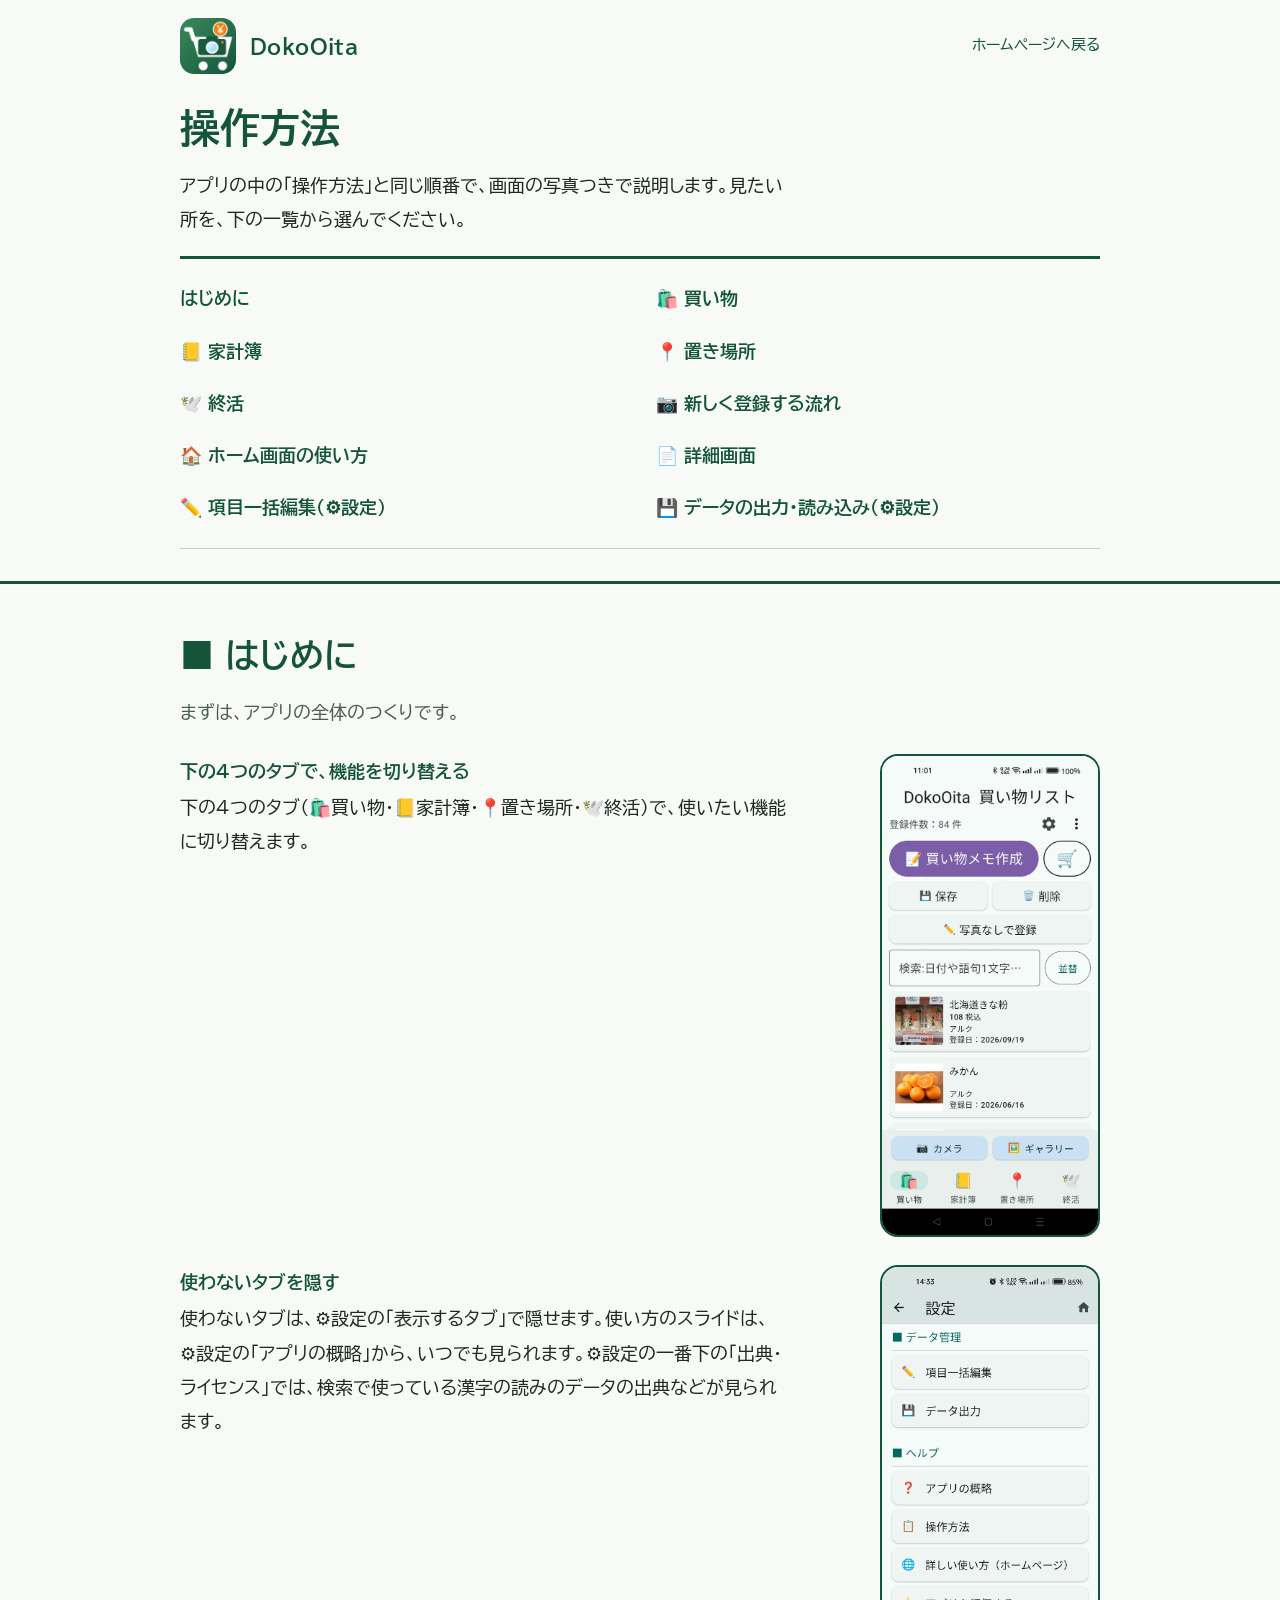
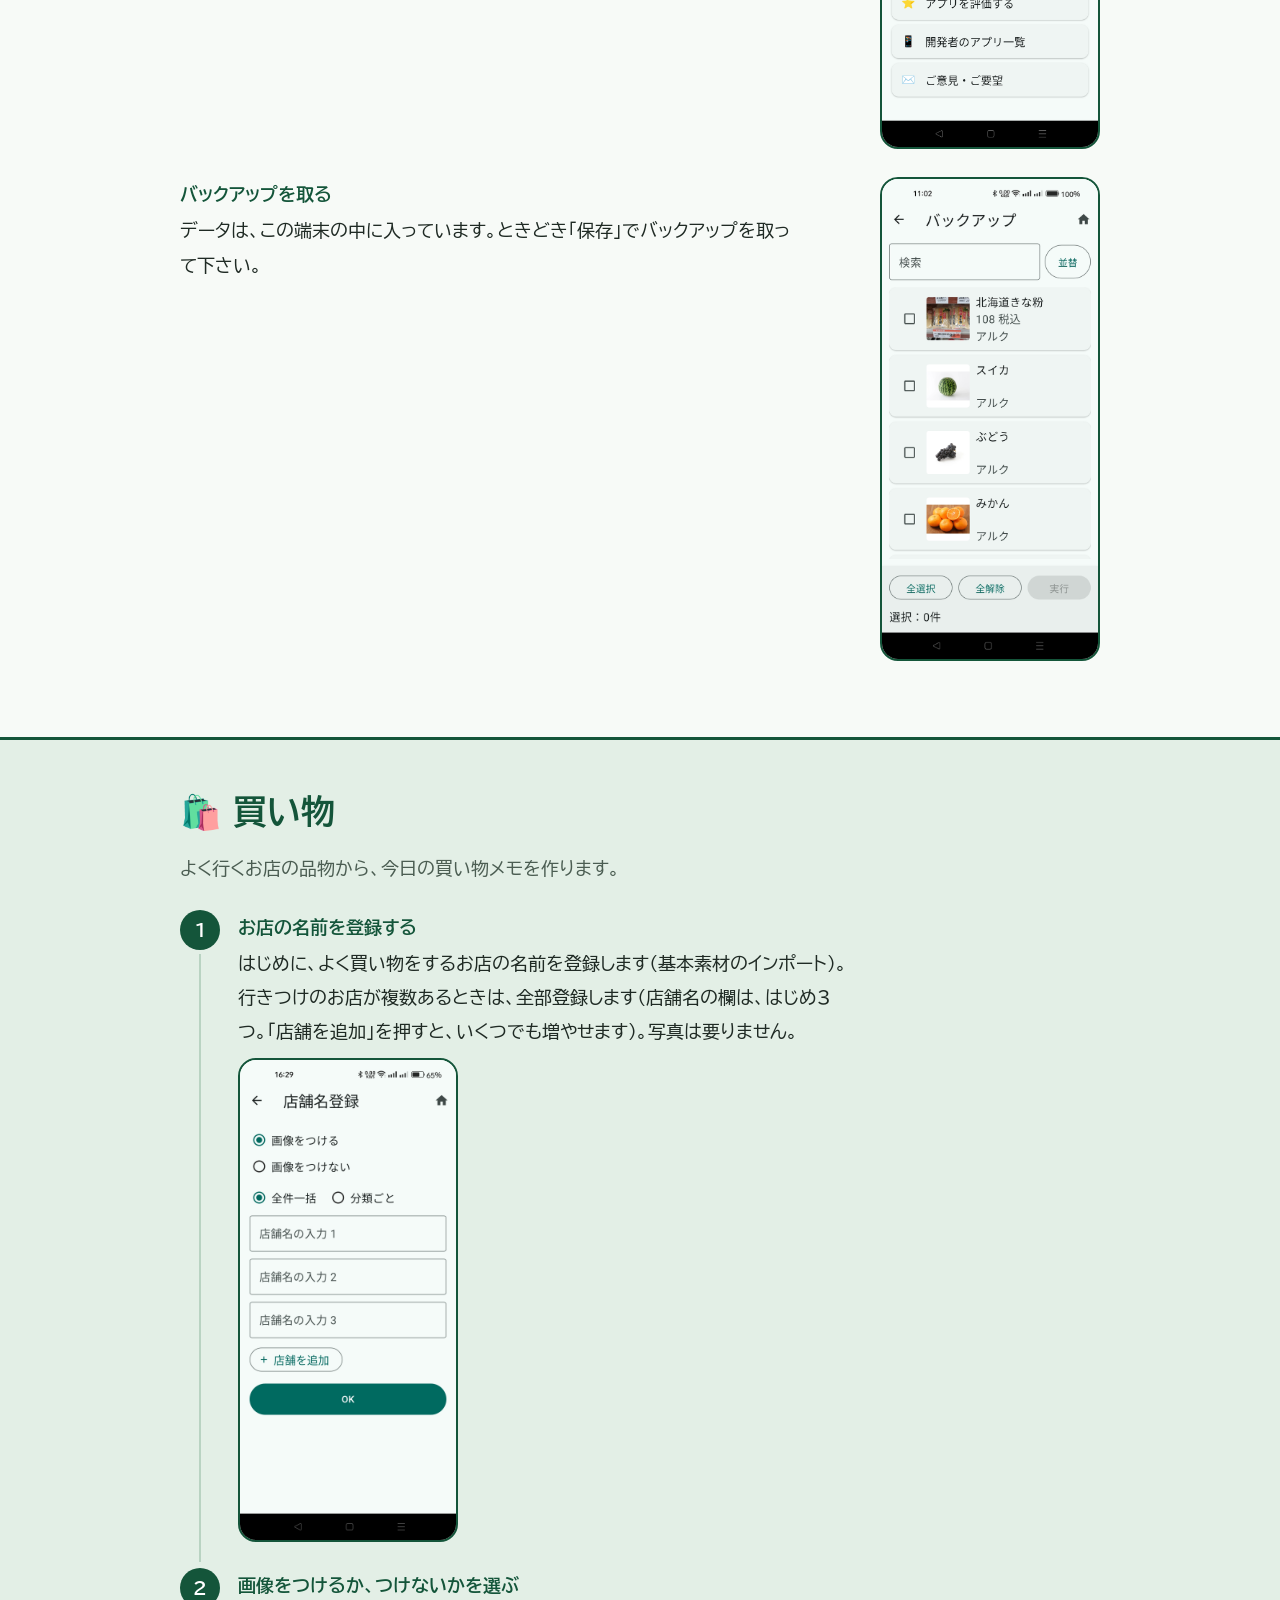
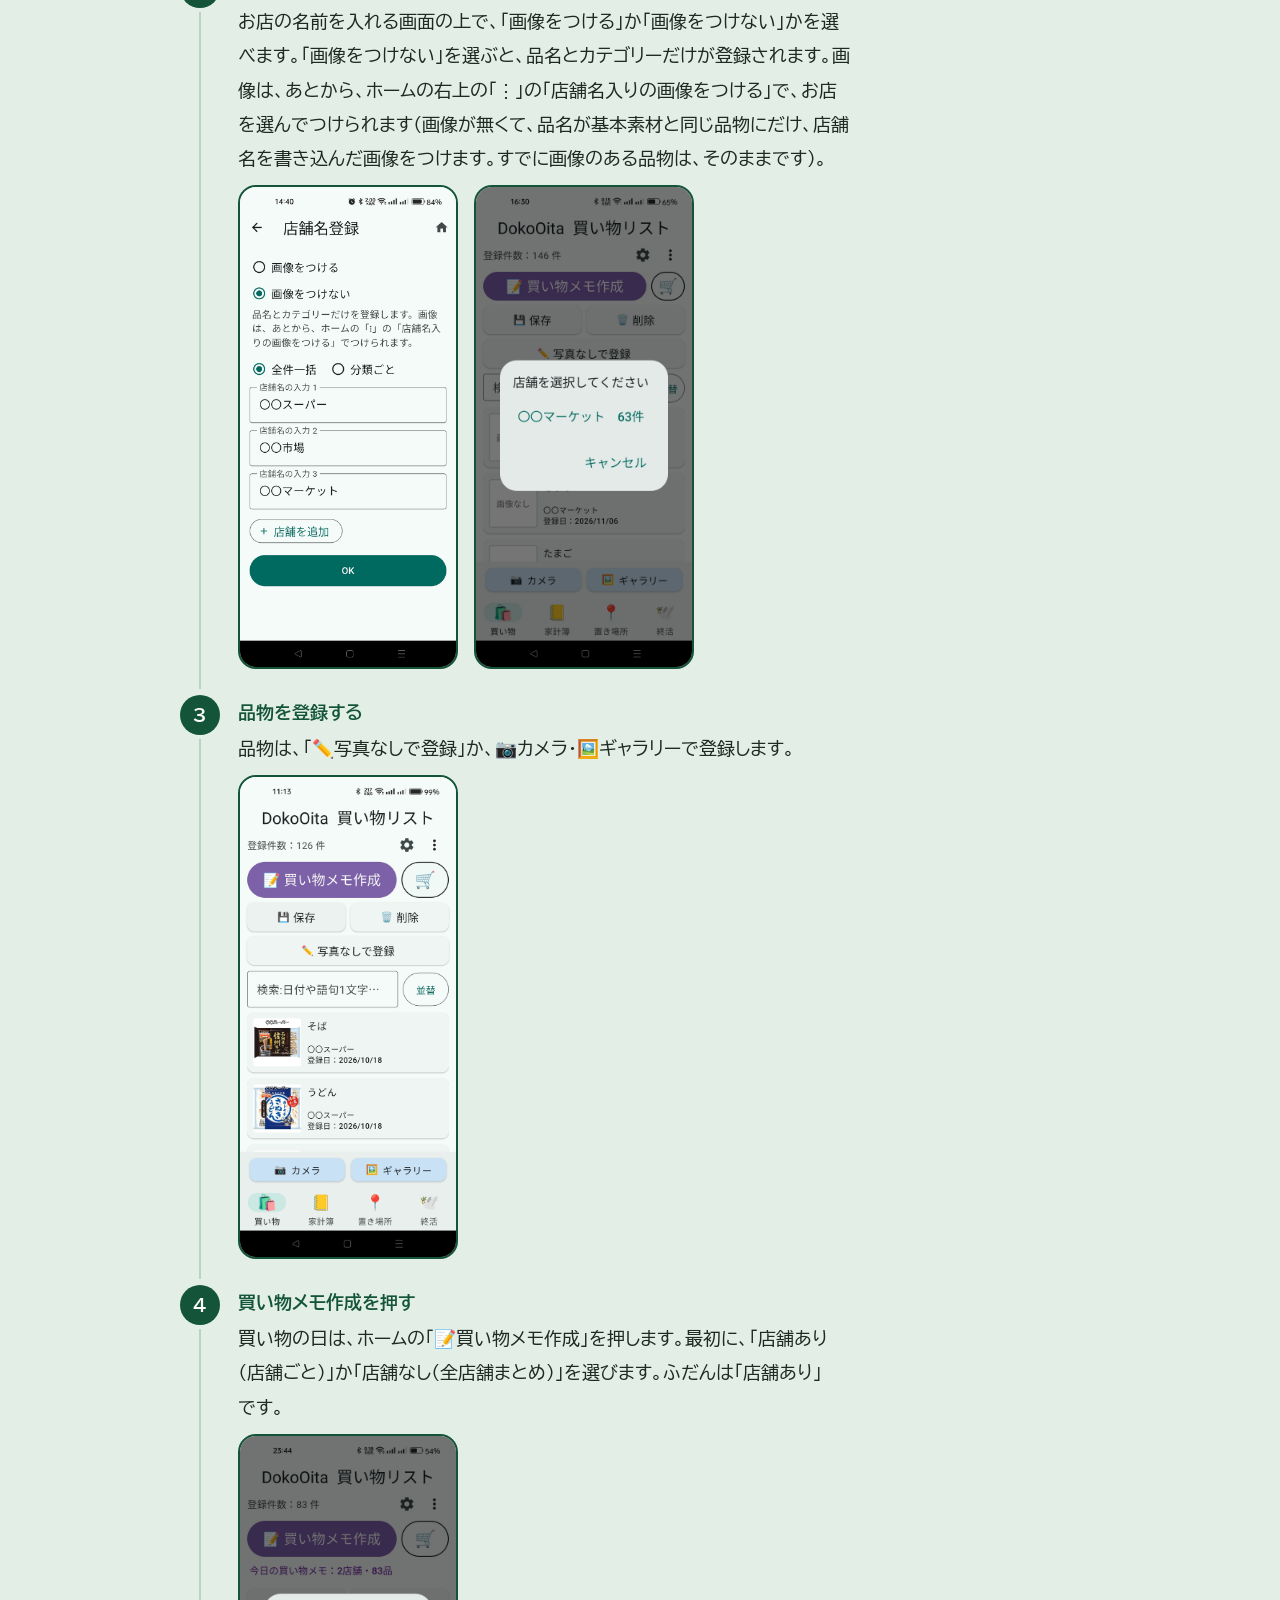
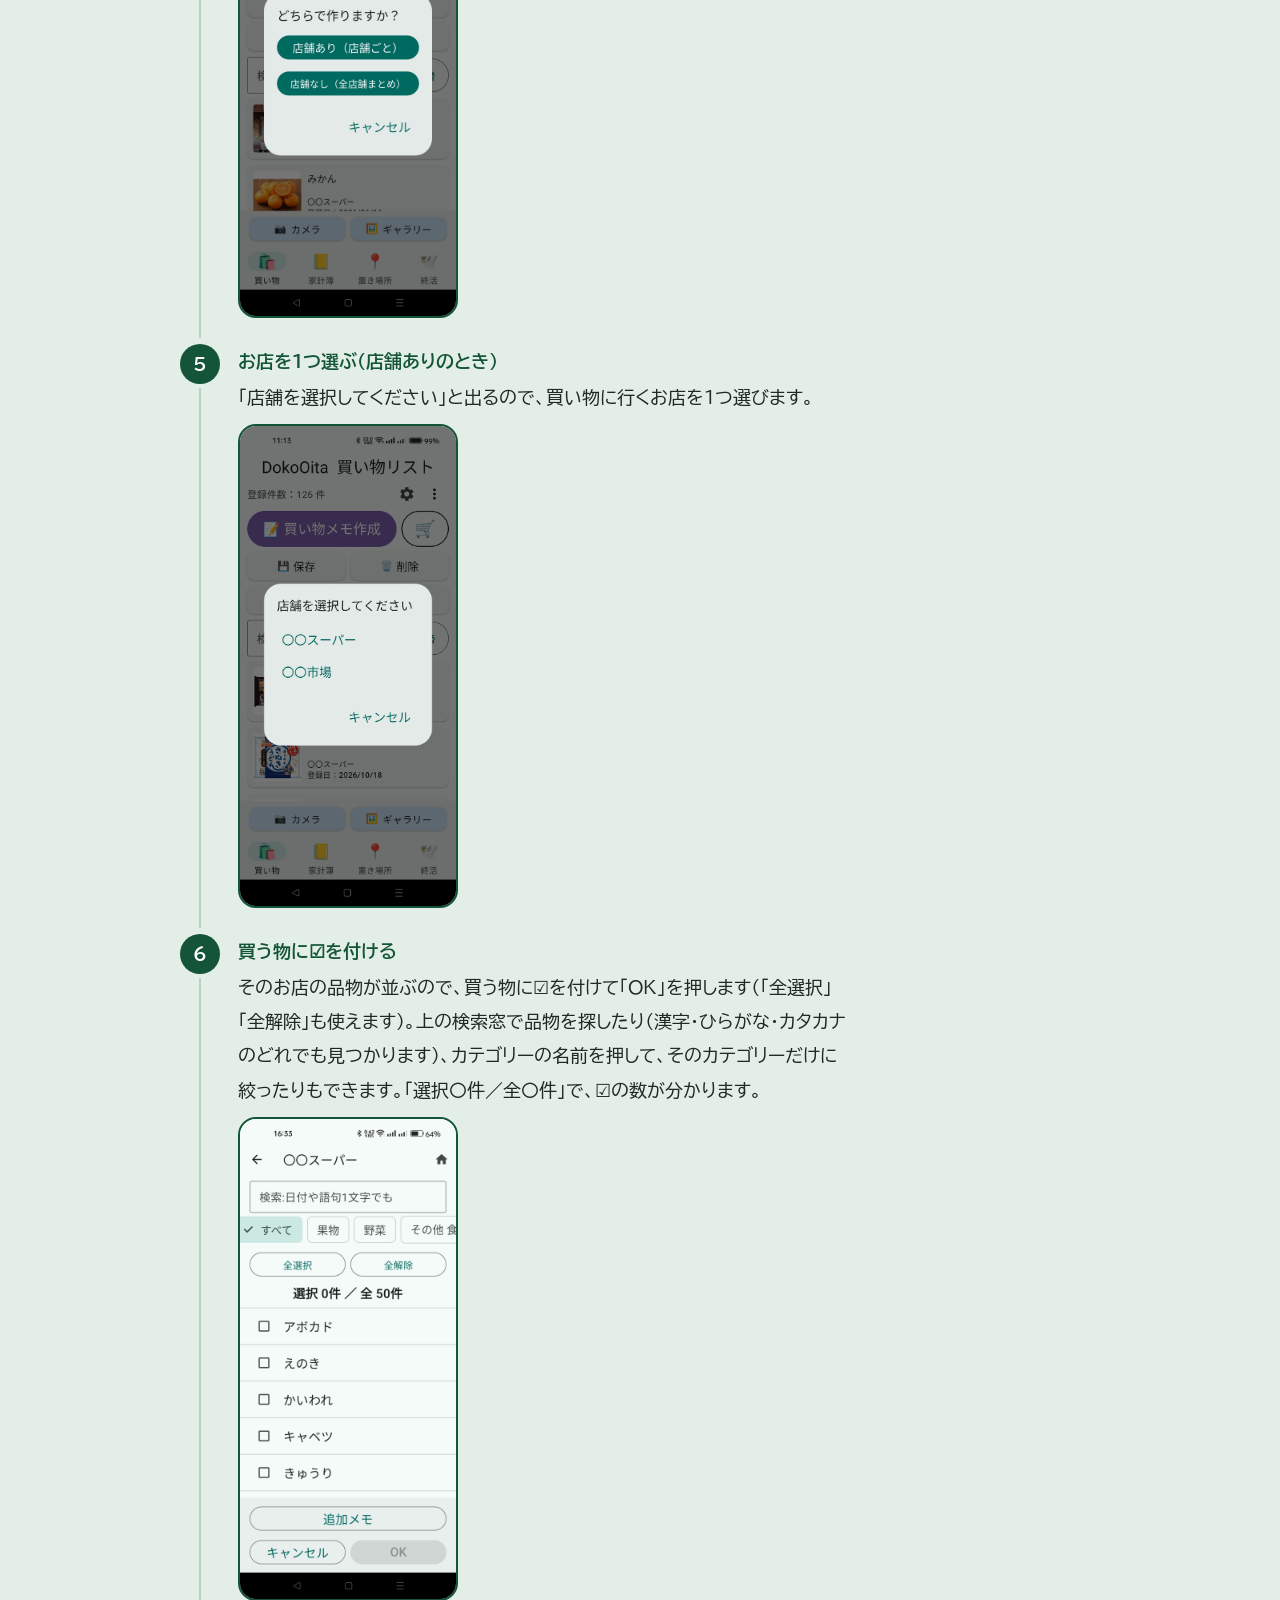
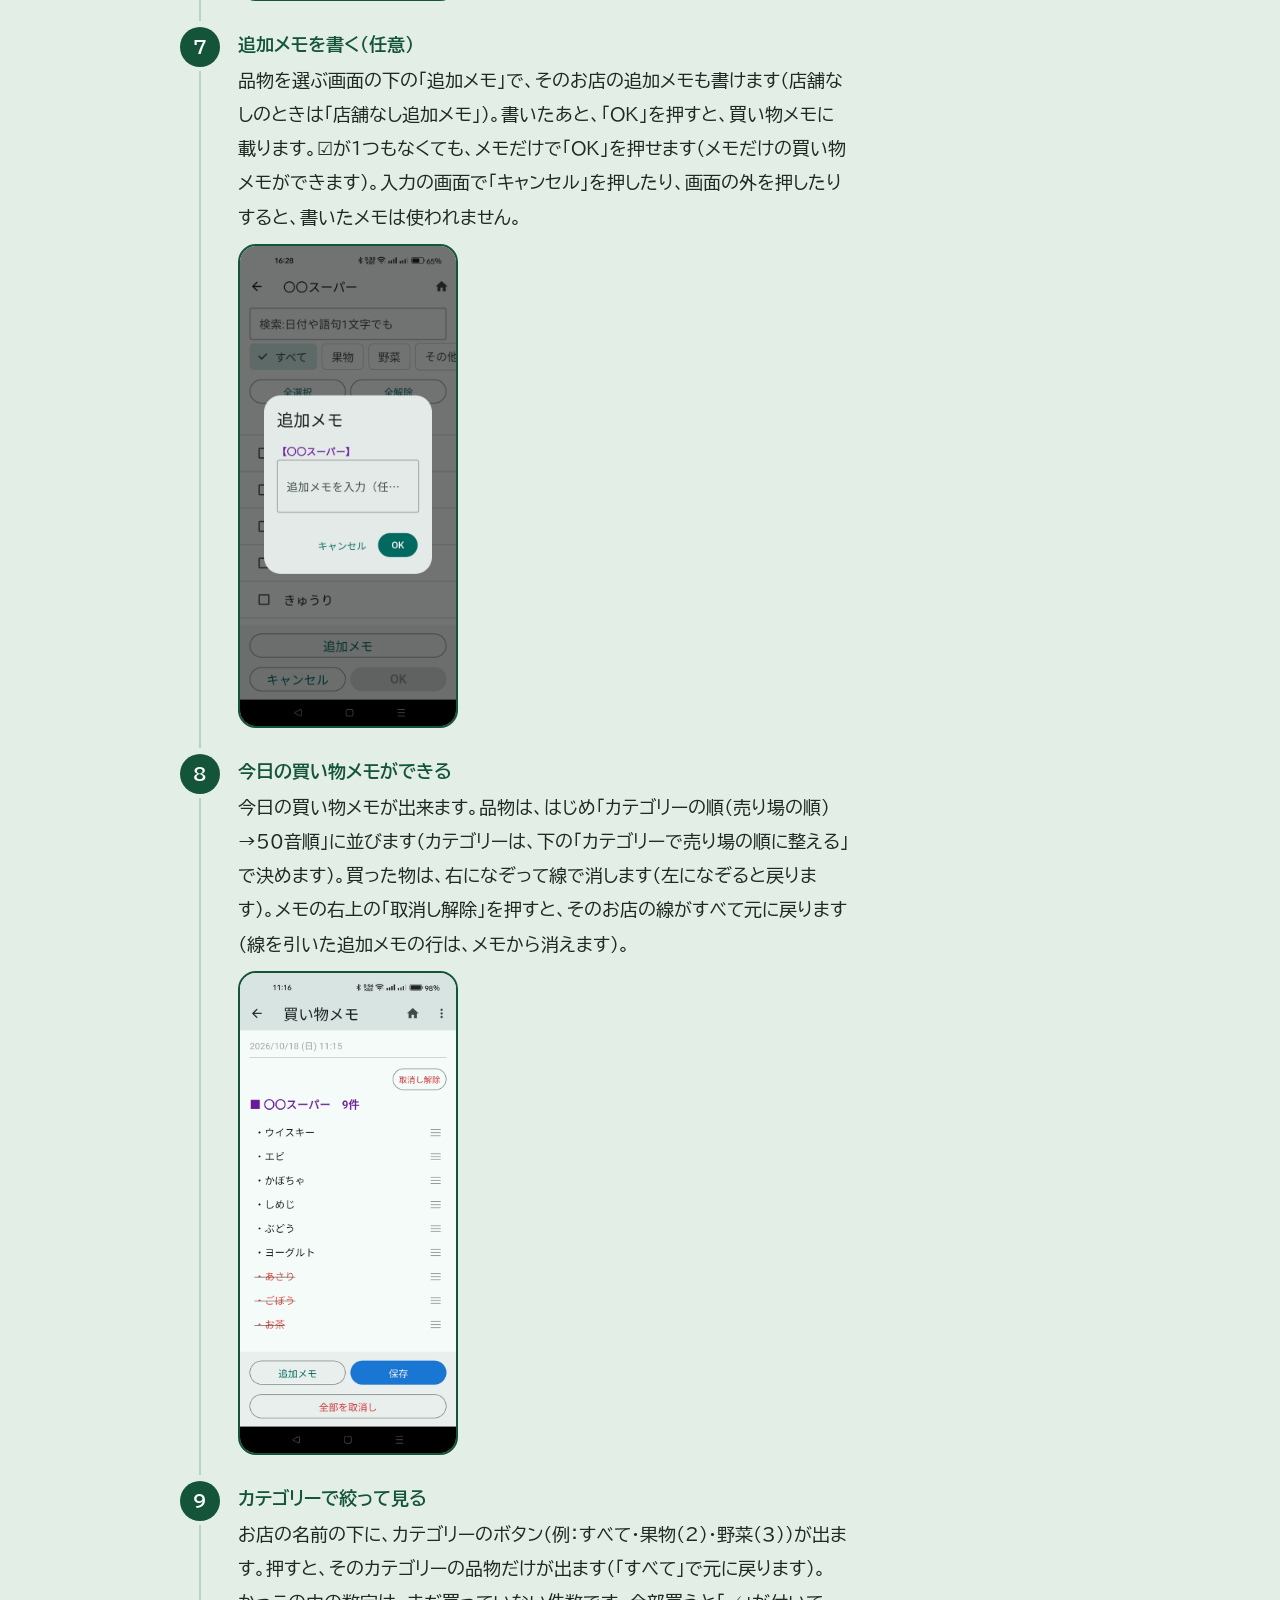
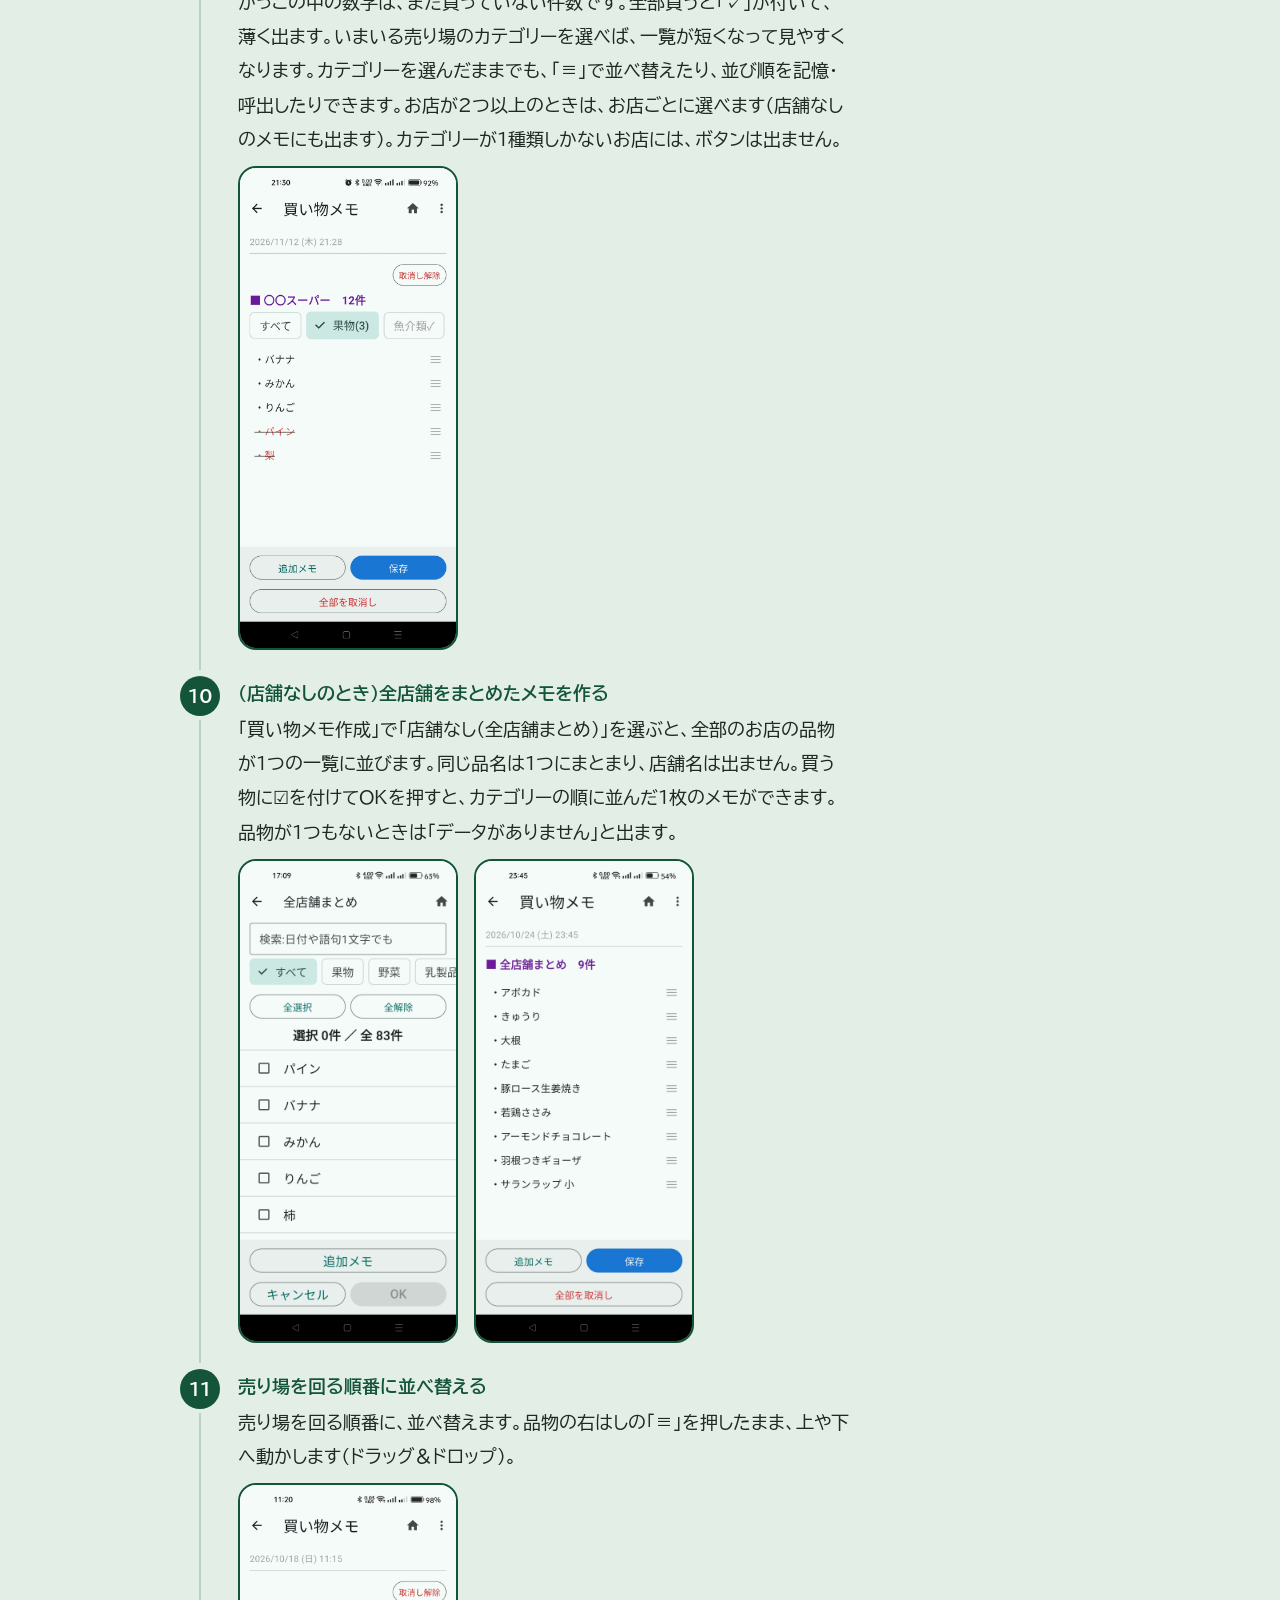
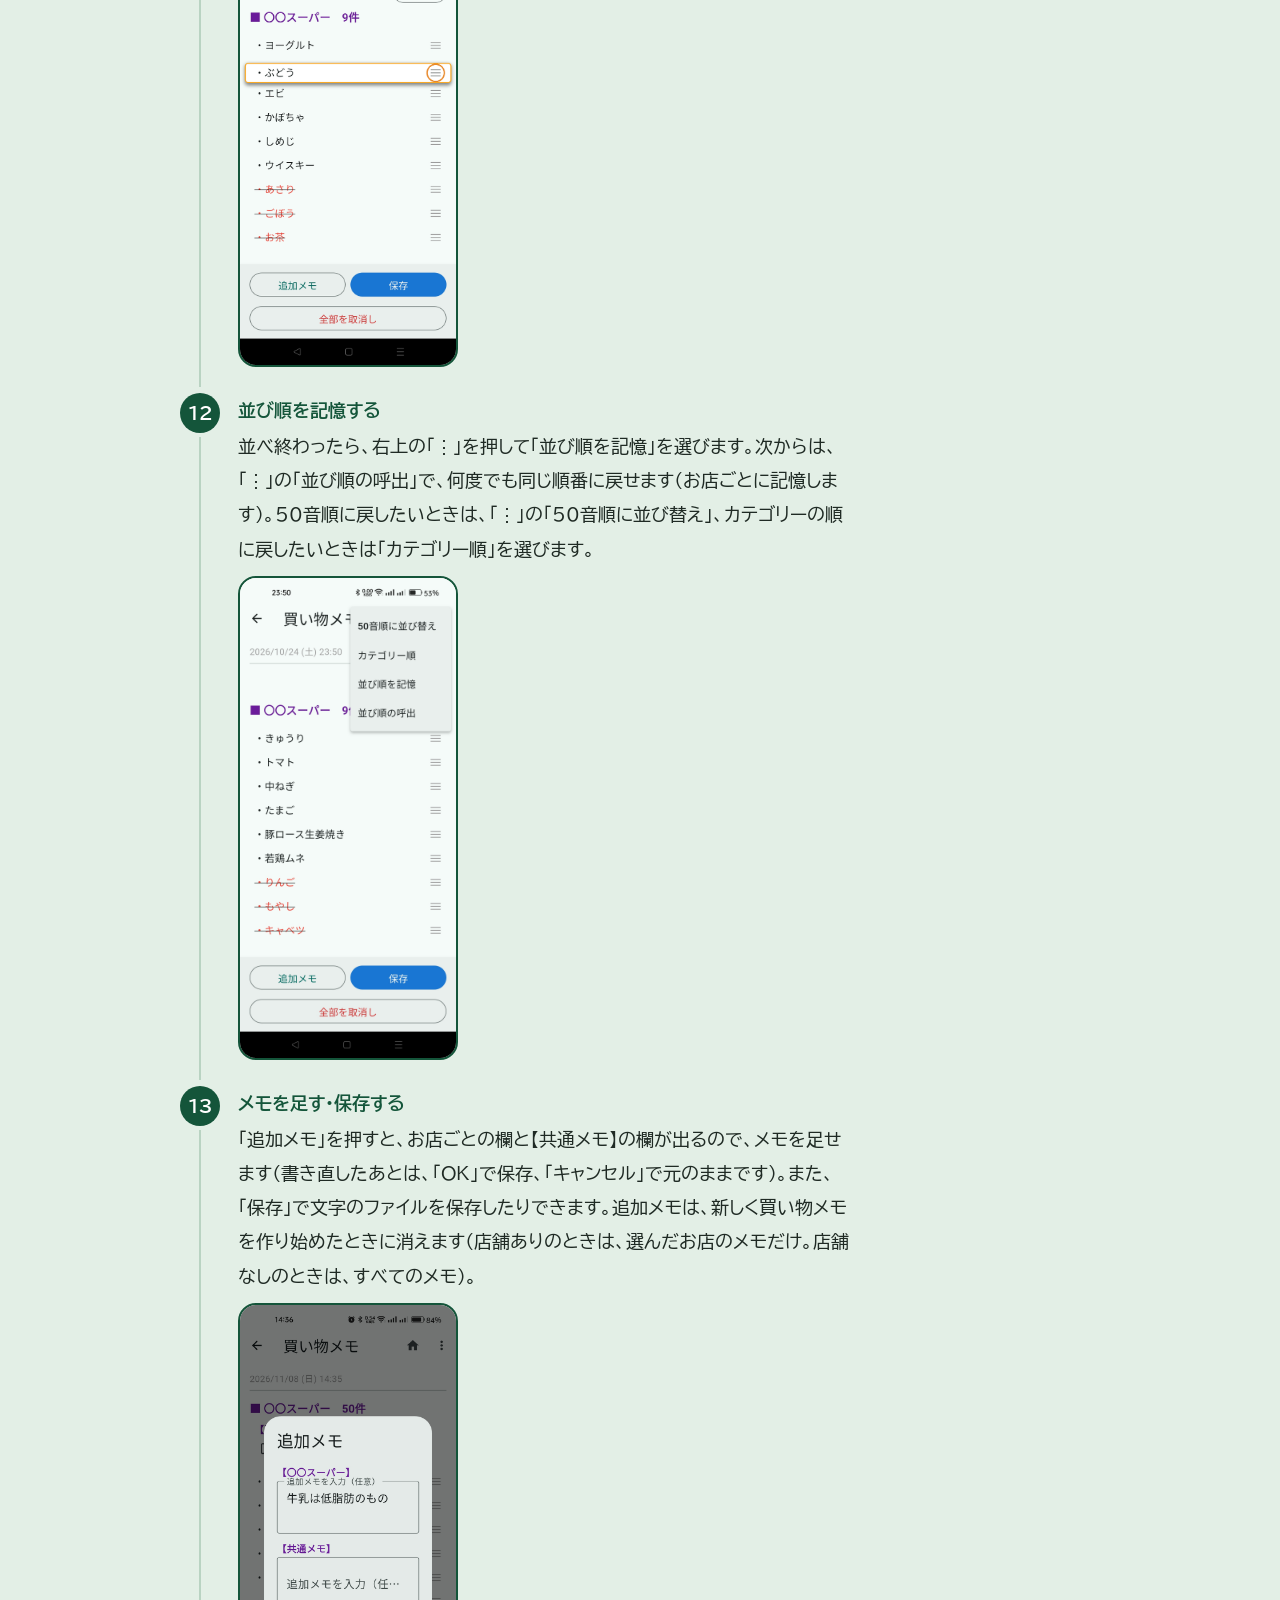
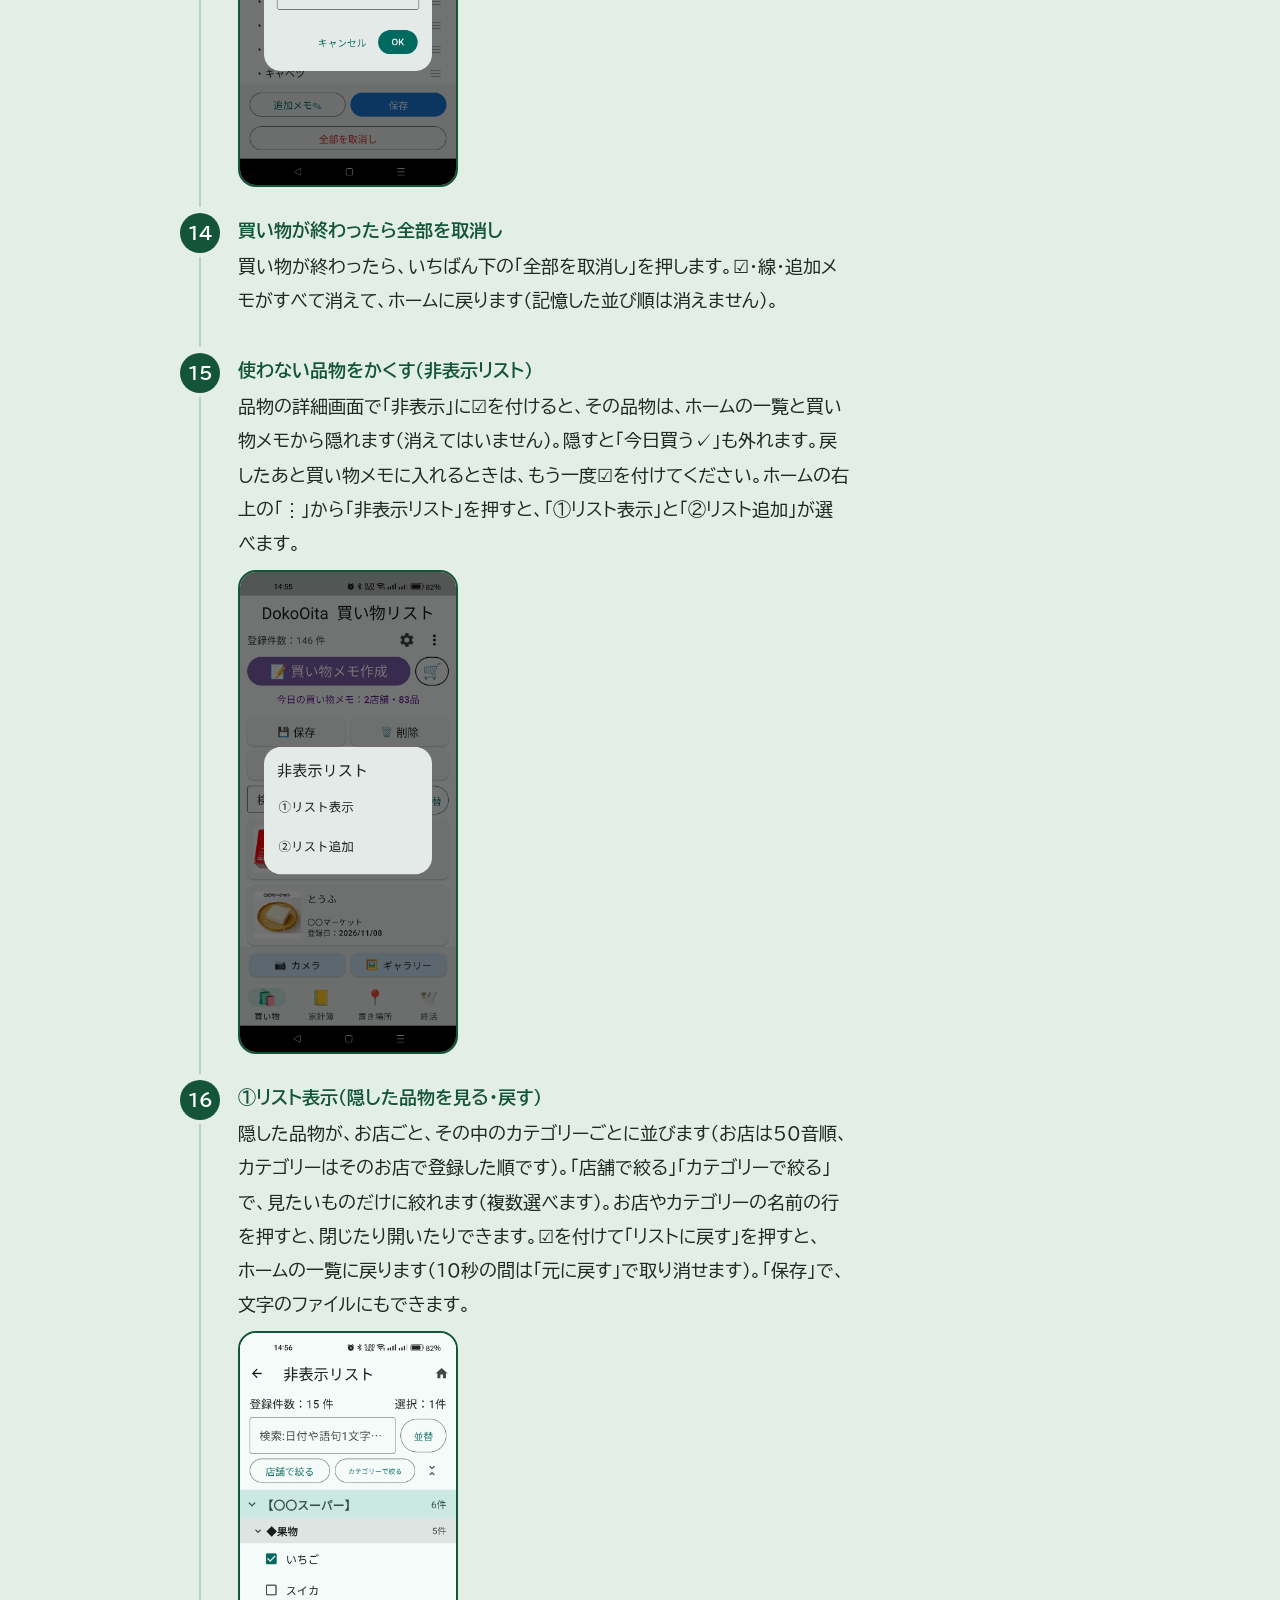
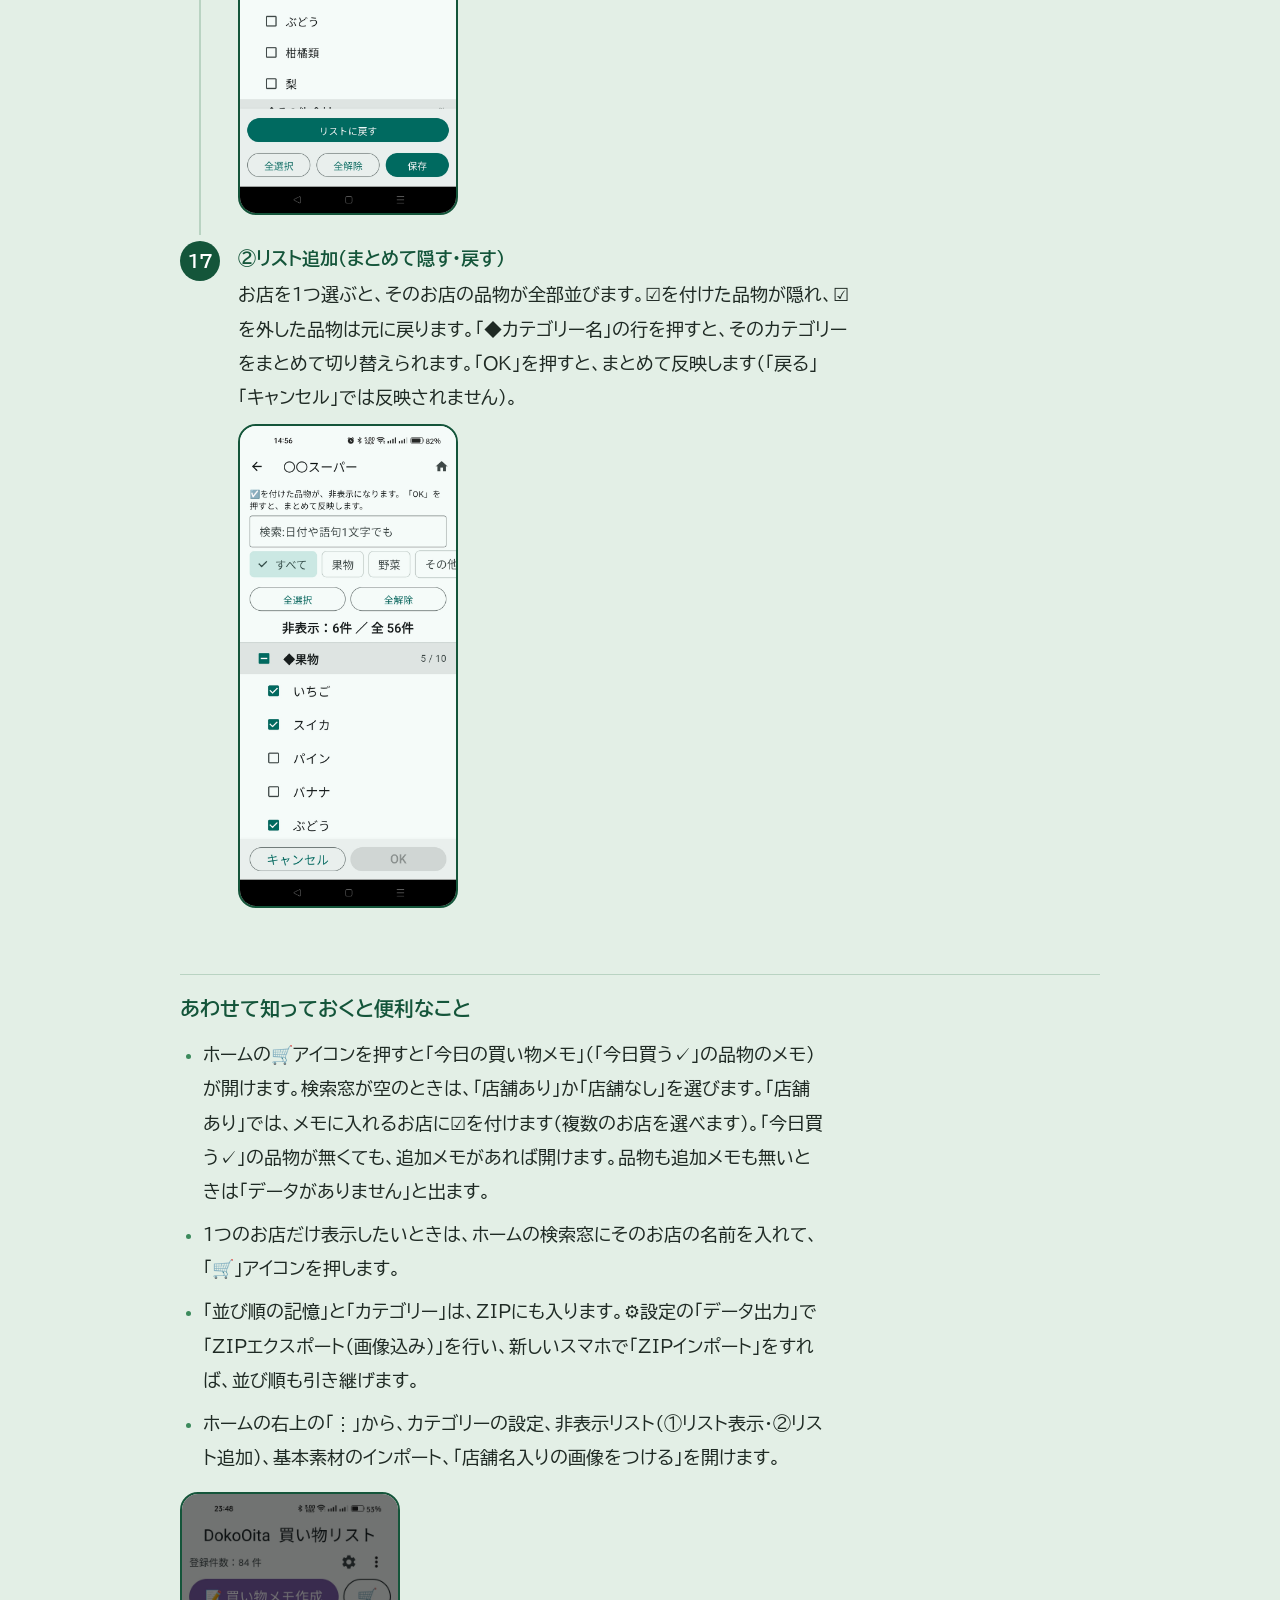
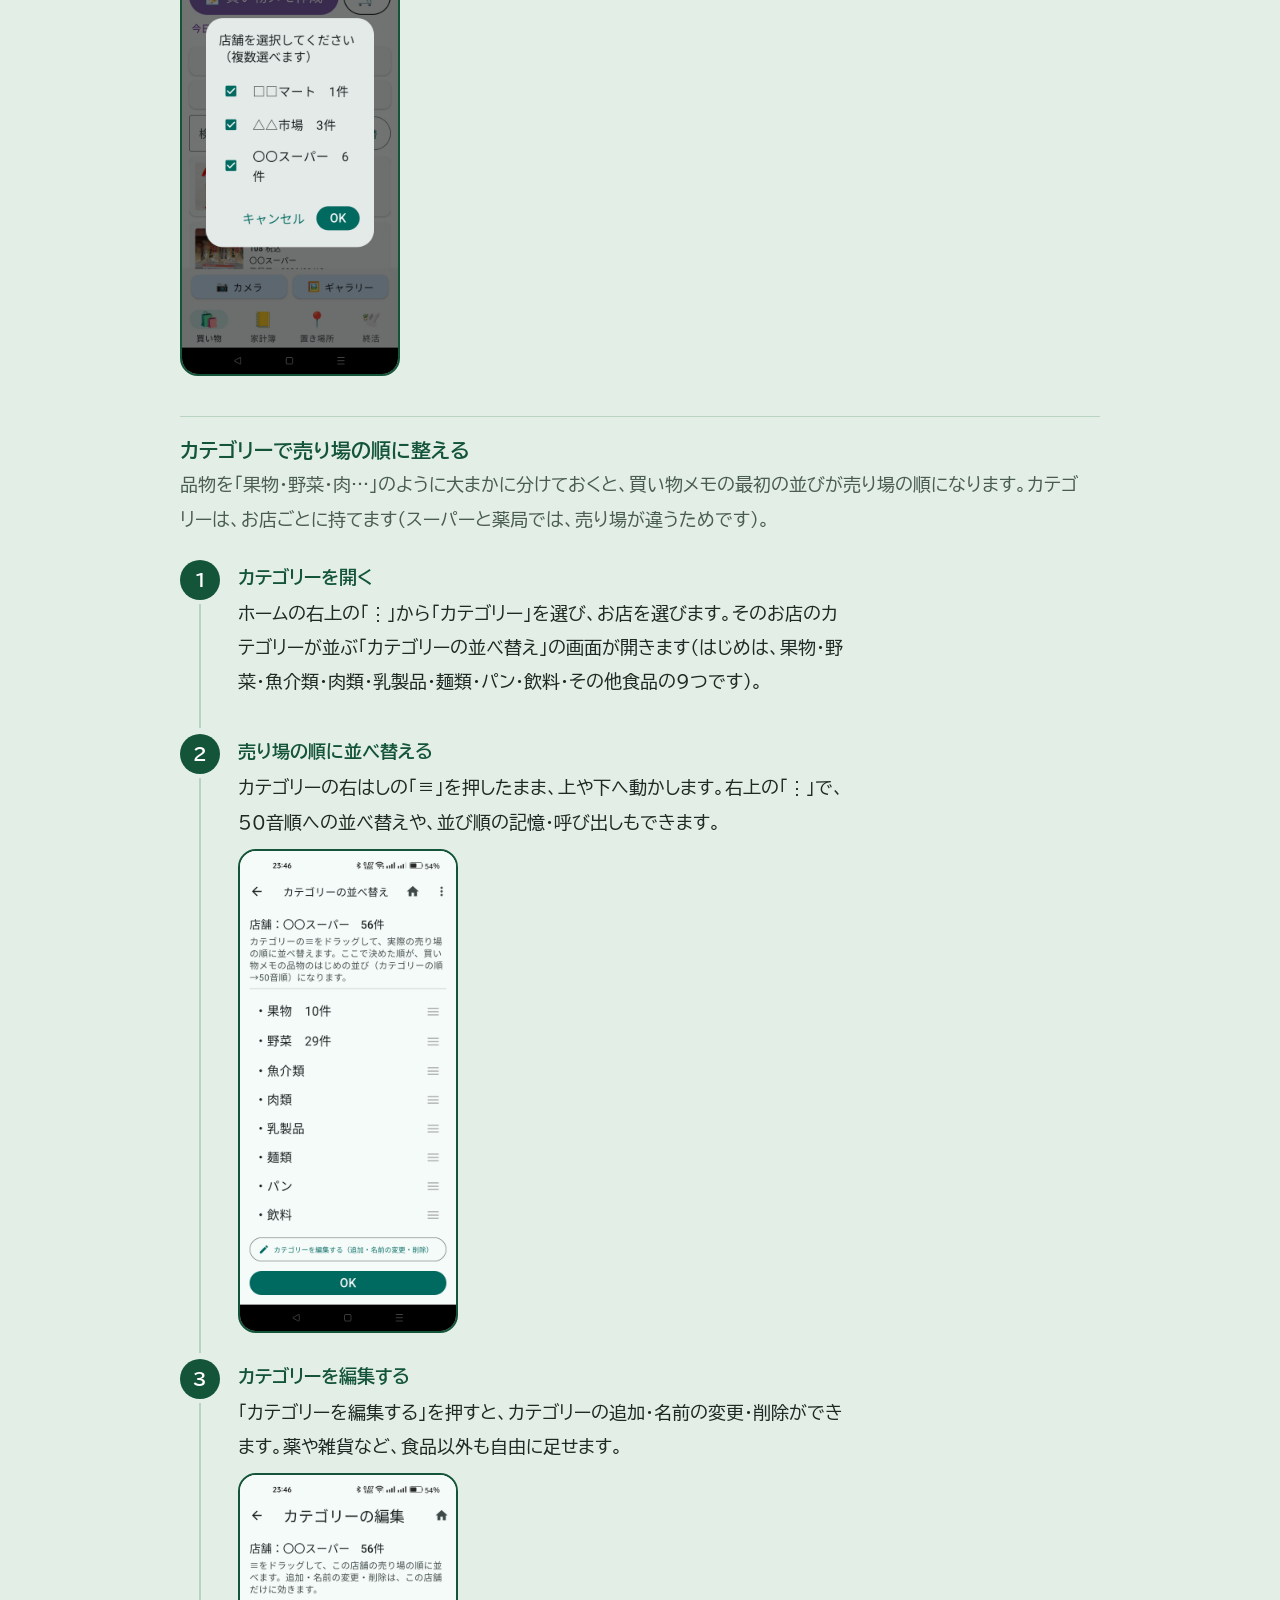
==== commit 54b9426c: "Add files via upload" ====
--- a/guide.html
+++ b/guide.html
@@ -41,12 +41,13 @@
 <li><div class="gtxt"><b>買う物に☑を付ける</b>そのお店の品物が並ぶので、買う物に☑を付けて「OK」を押します（「全選択」「全解除」も使えます）。上の検索窓で品物を探したり（漢字・ひらがな・カタカナのどれでも見つかります）、カテゴリーの名前を押して、そのカテゴリーだけに絞ったりもできます。「選択〇件／全〇件」で、☑の数が分かります。</div><div class="shots"><figure class="shot"><img src="images/s07_item_select.png" alt="品物を選ぶ画面（☑・全選択・全解除・OK が見える）" loading="lazy" onerror="this.hidden=true;this.nextElementSibling.hidden=false"><div class="ph" hidden><b>スクショ S07</b><span>品物を選ぶ画面（☑・全選択・全解除・OK が見える）</span><small>ファイル名：images/s07_item_select.png</small></div></figure></div></li>
 <li><div class="gtxt"><b>追加メモを書く（任意）</b>品物を選ぶ画面の下の「追加メモ」で、そのお店の追加メモも書けます（店舗なしのときは「店舗なし追加メモ」）。書いたあと、「OK」を押すと、買い物メモに載ります。☑が1つもなくても、メモだけで「OK」を押せます（メモだけの買い物メモができます）。入力の画面で「キャンセル」を押したり、画面の外を押したりすると、書いたメモは使われません。</div><div class="shots"><figure class="shot"><img src="images/s49_checklist_memo.png" alt="品物を選ぶ画面の「追加メモ」を押した画面（入力欄と「キャンセル」「OK」）" loading="lazy" onerror="this.hidden=true;this.nextElementSibling.hidden=false"><div class="ph" hidden><b>スクショ S49</b><span>品物を選ぶ画面の「追加メモ」を押した画面（入力欄と「キャンセル」「OK」）</span><small>ファイル名：images/s49_checklist_memo.png</small></div></figure></div></li>
 <li><div class="gtxt"><b>今日の買い物メモができる</b>今日の買い物メモが出来ます。品物は、はじめ「カテゴリーの順（売り場の順）→50音順」に並びます（カテゴリーは、下の「カテゴリーで売り場の順に整える」で決めます）。買った物は、右になぞって線で消します（左になぞると戻ります）。メモの右上の「取消し解除」を押すと、そのお店の線がすべて元に戻ります（線を引いた追加メモの行は、メモから消えます）。</div><div class="shots"><figure class="shot"><img src="images/s08_memo_checked.png" alt="今日の買い物メモ（何個かを線で消した状態）" loading="lazy" onerror="this.hidden=true;this.nextElementSibling.hidden=false"><div class="ph" hidden><b>スクショ S08</b><span>今日の買い物メモ（何個かを線で消した状態）</span><small>ファイル名：images/s08_memo_checked.png</small></div></figure></div></li>
+<li><div class="gtxt"><b>カテゴリーで絞って見る</b>お店の名前の下に、カテゴリーのボタン（例：すべて・果物(2)・野菜(3)）が出ます。押すと、そのカテゴリーの品物だけが出ます（「すべて」で元に戻ります）。かっこの中の数字は、まだ買っていない件数です。全部買うと「✓」が付いて、薄く出ます。いまいる売り場のカテゴリーを選べば、一覧が短くなって見やすくなります。カテゴリーを選んだままでも、「≡」で並べ替えたり、並び順を記憶・呼出したりできます。お店が2つ以上のときは、お店ごとに選べます（店舗なしのメモにも出ます）。カテゴリーが1種類しかないお店には、ボタンは出ません。</div><div class="shots"><figure class="shot"><img src="images/s55_memo_category.png" alt="買い物メモで、カテゴリーのボタンを押して絞り込んだ画面" loading="lazy" onerror="this.hidden=true;this.nextElementSibling.hidden=false"><div class="ph" hidden><b>スクショ S55</b><span>買い物メモで、カテゴリーのボタンを押して絞り込んだ画面</span><small>ファイル名：images/s55_memo_category.png</small></div></figure></div></li>
 <li><div class="gtxt"><b>（店舗なしのとき）全店舗をまとめたメモを作る</b>「買い物メモ作成」で「店舗なし（全店舗まとめ）」を選ぶと、全部のお店の品物が1つの一覧に並びます。同じ品名は1つにまとまり、店舗名は出ません。買う物に☑を付けてOKを押すと、カテゴリーの順に並んだ1枚のメモができます。品物が1つもないときは「データがありません」と出ます。</div><div class="shots"><figure class="shot"><img src="images/s42_nostore_select.png" alt="店舗なしのときの品物を選ぶ画面（同じ品名は1つにまとまっている）" loading="lazy" onerror="this.hidden=true;this.nextElementSibling.hidden=false"><div class="ph" hidden><b>スクショ S42</b><span>店舗なしのときの品物を選ぶ画面（同じ品名は1つにまとまっている）</span><small>ファイル名：images/s42_nostore_select.png</small></div></figure><figure class="shot"><img src="images/s43_nostore_memo.png" alt="店舗なし（全店舗まとめ）の買い物メモ" loading="lazy" onerror="this.hidden=true;this.nextElementSibling.hidden=false"><div class="ph" hidden><b>スクショ S43</b><span>店舗なし（全店舗まとめ）の買い物メモ</span><small>ファイル名：images/s43_nostore_memo.png</small></div></figure></div></li>
 <li><div class="gtxt"><b>売り場を回る順番に並べ替える</b>売り場を回る順番に、並べ替えます。品物の右はしの「≡」を押したまま、上や下へ動かします（ドラッグ＆ドロップ）。</div><div class="shots"><figure class="shot"><img src="images/s09_memo_drag.png" alt="品物の右はしの「≡」を動かしている画面" loading="lazy" onerror="this.hidden=true;this.nextElementSibling.hidden=false"><div class="ph" hidden><b>スクショ S09</b><span>品物の右はしの「≡」を動かしている画面</span><small>ファイル名：images/s09_memo_drag.png</small></div></figure></div></li>
 <li><div class="gtxt"><b>並び順を記憶する</b>並べ終わったら、右上の「⋮」を押して「並び順を記憶」を選びます。次からは、「⋮」の「並び順の呼出」で、何度でも同じ順番に戻せます（お店ごとに記憶します）。50音順に戻したいときは、「⋮」の「50音順に並び替え」、カテゴリーの順に戻したいときは「カテゴリー順」を選びます。</div><div class="shots"><figure class="shot"><img src="images/s10_memo_menu.png" alt="買い物メモ右上の「⋮」を押したメニュー" loading="lazy" onerror="this.hidden=true;this.nextElementSibling.hidden=false"><div class="ph" hidden><b>スクショ S10</b><span>買い物メモ右上の「⋮」を押したメニュー</span><small>ファイル名：images/s10_memo_menu.png</small></div></figure></div></li>
 <li><div class="gtxt"><b>メモを足す・保存する</b>「追加メモ」を押すと、お店ごとの欄と【共通メモ】の欄が出るので、メモを足せます（書き直したあとは、「OK」で保存、「キャンセル」で元のままです）。また、「保存」で文字のファイルを保存したりできます。追加メモは、新しく買い物メモを作り始めたときに消えます（店舗ありのときは、選んだお店のメモだけ。店舗なしのときは、すべてのメモ）。</div><div class="shots"><figure class="shot"><img src="images/s11_memo_bottom.png" alt="買い物メモ画面で「追加メモ」を押した画面（お店ごとの欄と共通メモの欄に書き足せます）" loading="lazy" onerror="this.hidden=true;this.nextElementSibling.hidden=false"><div class="ph" hidden><b>スクショ S11</b><span>買い物メモ画面で「追加メモ」を押した画面（お店ごとの欄と共通メモの欄に書き足せます）</span><small>ファイル名：images/s11_memo_bottom.png</small></div></figure></div></li>
 <li><div class="gtxt"><b>買い物が終わったら全部を取消し</b>買い物が終わったら、いちばん下の「全部を取消し」を押します。☑・線・追加メモがすべて消えて、ホームに戻ります（記憶した並び順は消えません）。</div></li>
-<li><div class="gtxt"><b>使わない品物をかくす（非表示リスト）</b>品物の詳細画面で「非表示」に☑を付けると、その品物は、ホームの一覧と買い物メモから隠れます（消えてはいません）。ホームの右上の「⋮」から「非表示リスト」を押すと、「①リスト表示」と「②リスト追加」が選べます。</div><div class="shots"><figure class="shot"><img src="images/s52_hidden_menu.png" alt="「非表示リスト」を押した画面（①リスト表示・②リスト追加）" loading="lazy" onerror="this.hidden=true;this.nextElementSibling.hidden=false"><div class="ph" hidden><b>スクショ S52</b><span>「非表示リスト」を押した画面（①リスト表示・②リスト追加）</span><small>ファイル名：images/s52_hidden_menu.png</small></div></figure></div></li>
+<li><div class="gtxt"><b>使わない品物をかくす（非表示リスト）</b>品物の詳細画面で「非表示」に☑を付けると、その品物は、ホームの一覧と買い物メモから隠れます（消えてはいません）。隠すと「今日買う✓」も外れます。戻したあと買い物メモに入れるときは、もう一度☑を付けてください。ホームの右上の「⋮」から「非表示リスト」を押すと、「①リスト表示」と「②リスト追加」が選べます。</div><div class="shots"><figure class="shot"><img src="images/s52_hidden_menu.png" alt="「非表示リスト」を押した画面（①リスト表示・②リスト追加）" loading="lazy" onerror="this.hidden=true;this.nextElementSibling.hidden=false"><div class="ph" hidden><b>スクショ S52</b><span>「非表示リスト」を押した画面（①リスト表示・②リスト追加）</span><small>ファイル名：images/s52_hidden_menu.png</small></div></figure></div></li>
 <li><div class="gtxt"><b>①リスト表示（隠した品物を見る・戻す）</b>隠した品物が、お店ごと、その中のカテゴリーごとに並びます（お店は50音順、カテゴリーはそのお店で登録した順です）。「店舗で絞る」「カテゴリーで絞る」で、見たいものだけに絞れます（複数選べます）。お店やカテゴリーの名前の行を押すと、閉じたり開いたりできます。☑を付けて「リストに戻す」を押すと、ホームの一覧に戻ります（10秒の間は「元に戻す」で取り消せます）。「保存」で、文字のファイルにもできます。</div><div class="shots"><figure class="shot"><img src="images/s53_hidden_list.png" alt="①リスト表示の画面（お店ごと・カテゴリーごとに並び、☑を付けて戻す）" loading="lazy" onerror="this.hidden=true;this.nextElementSibling.hidden=false"><div class="ph" hidden><b>スクショ S53</b><span>①リスト表示の画面（お店ごと・カテゴリーごとに並び、☑を付けて戻す）</span><small>ファイル名：images/s53_hidden_list.png</small></div></figure></div></li>
 <li><div class="gtxt"><b>②リスト追加（まとめて隠す・戻す）</b>お店を1つ選ぶと、そのお店の品物が全部並びます。☑を付けた品物が隠れ、☑を外した品物は元に戻ります。「◆カテゴリー名」の行を押すと、そのカテゴリーをまとめて切り替えられます。「OK」を押すと、まとめて反映します（「戻る」「キャンセル」では反映されません）。</div><div class="shots"><figure class="shot"><img src="images/s54_hidden_add.png" alt="②リスト追加の画面（☑を付けた品物が隠れる。「OK」でまとめて反映）" loading="lazy" onerror="this.hidden=true;this.nextElementSibling.hidden=false"><div class="ph" hidden><b>スクショ S54</b><span>②リスト追加の画面（☑を付けた品物が隠れる。「OK」でまとめて反映）</span><small>ファイル名：images/s54_hidden_add.png</small></div></figure></div></li>
 </ol>
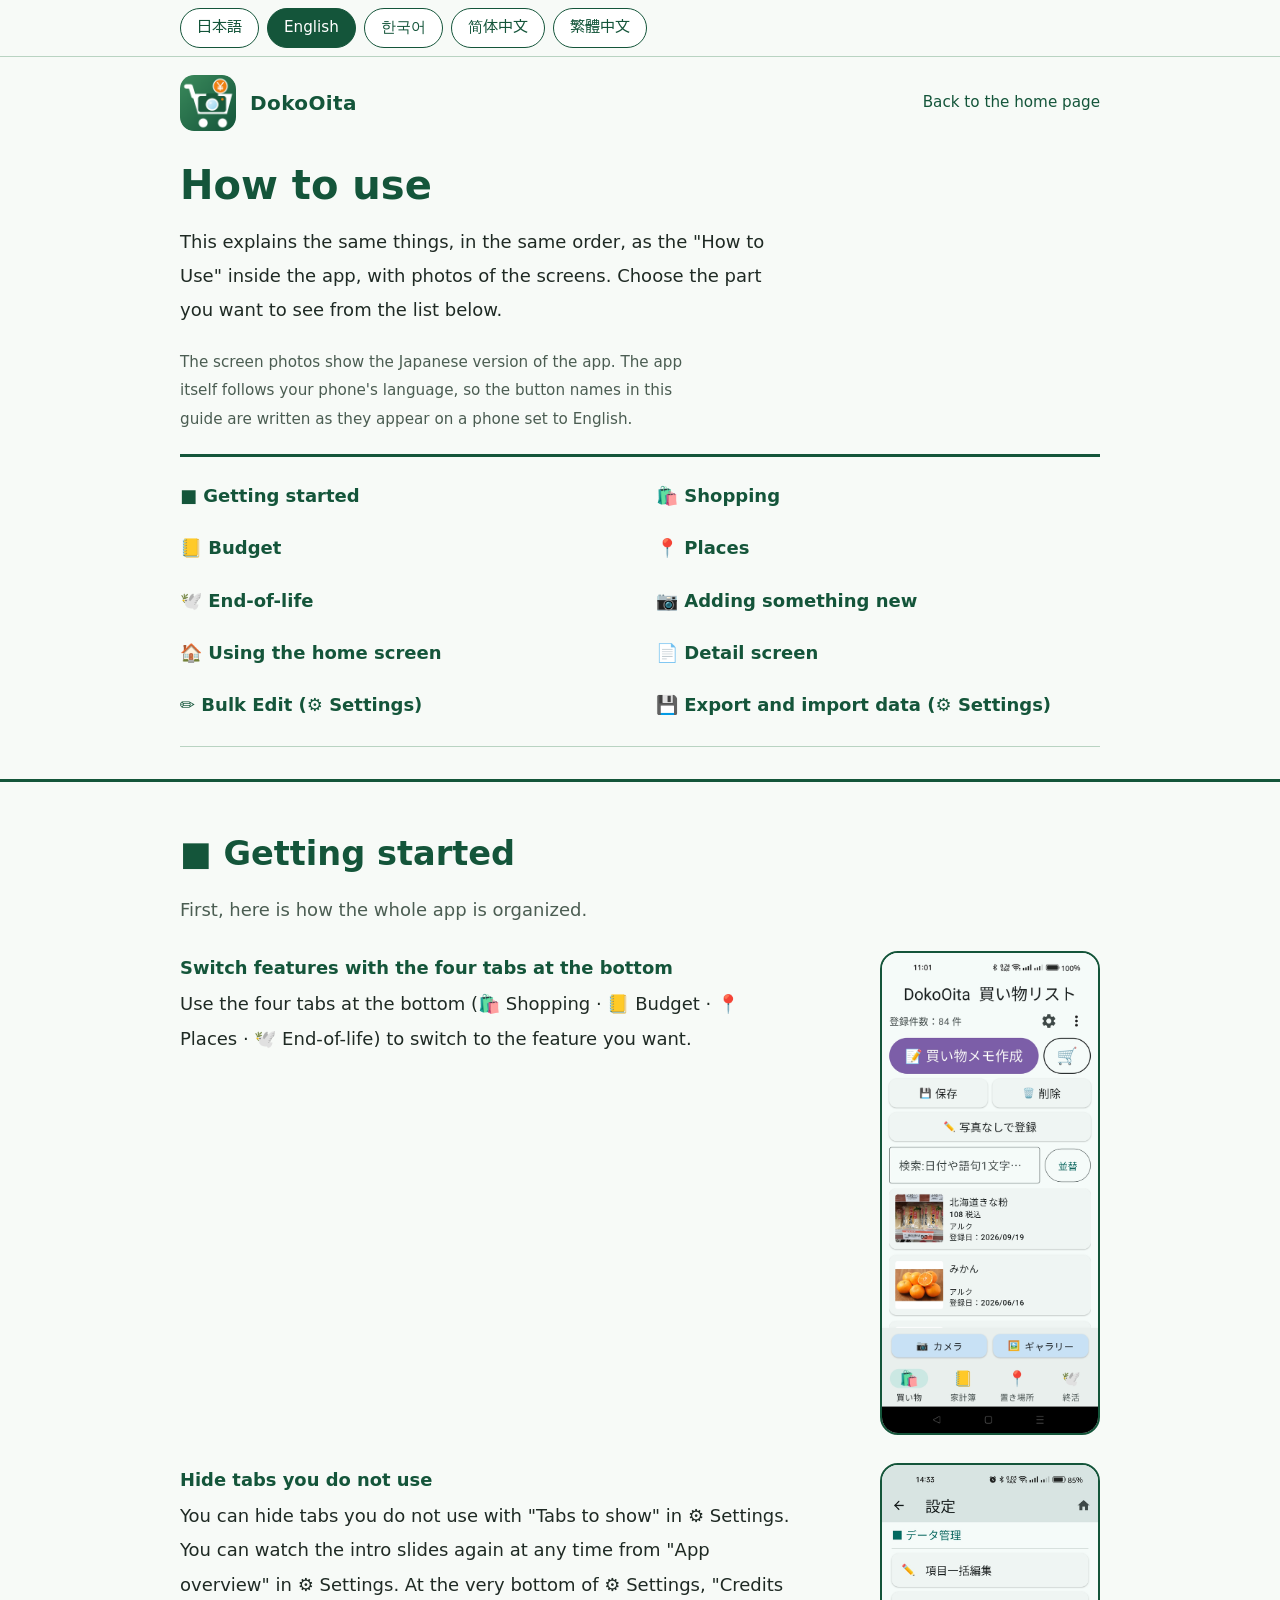
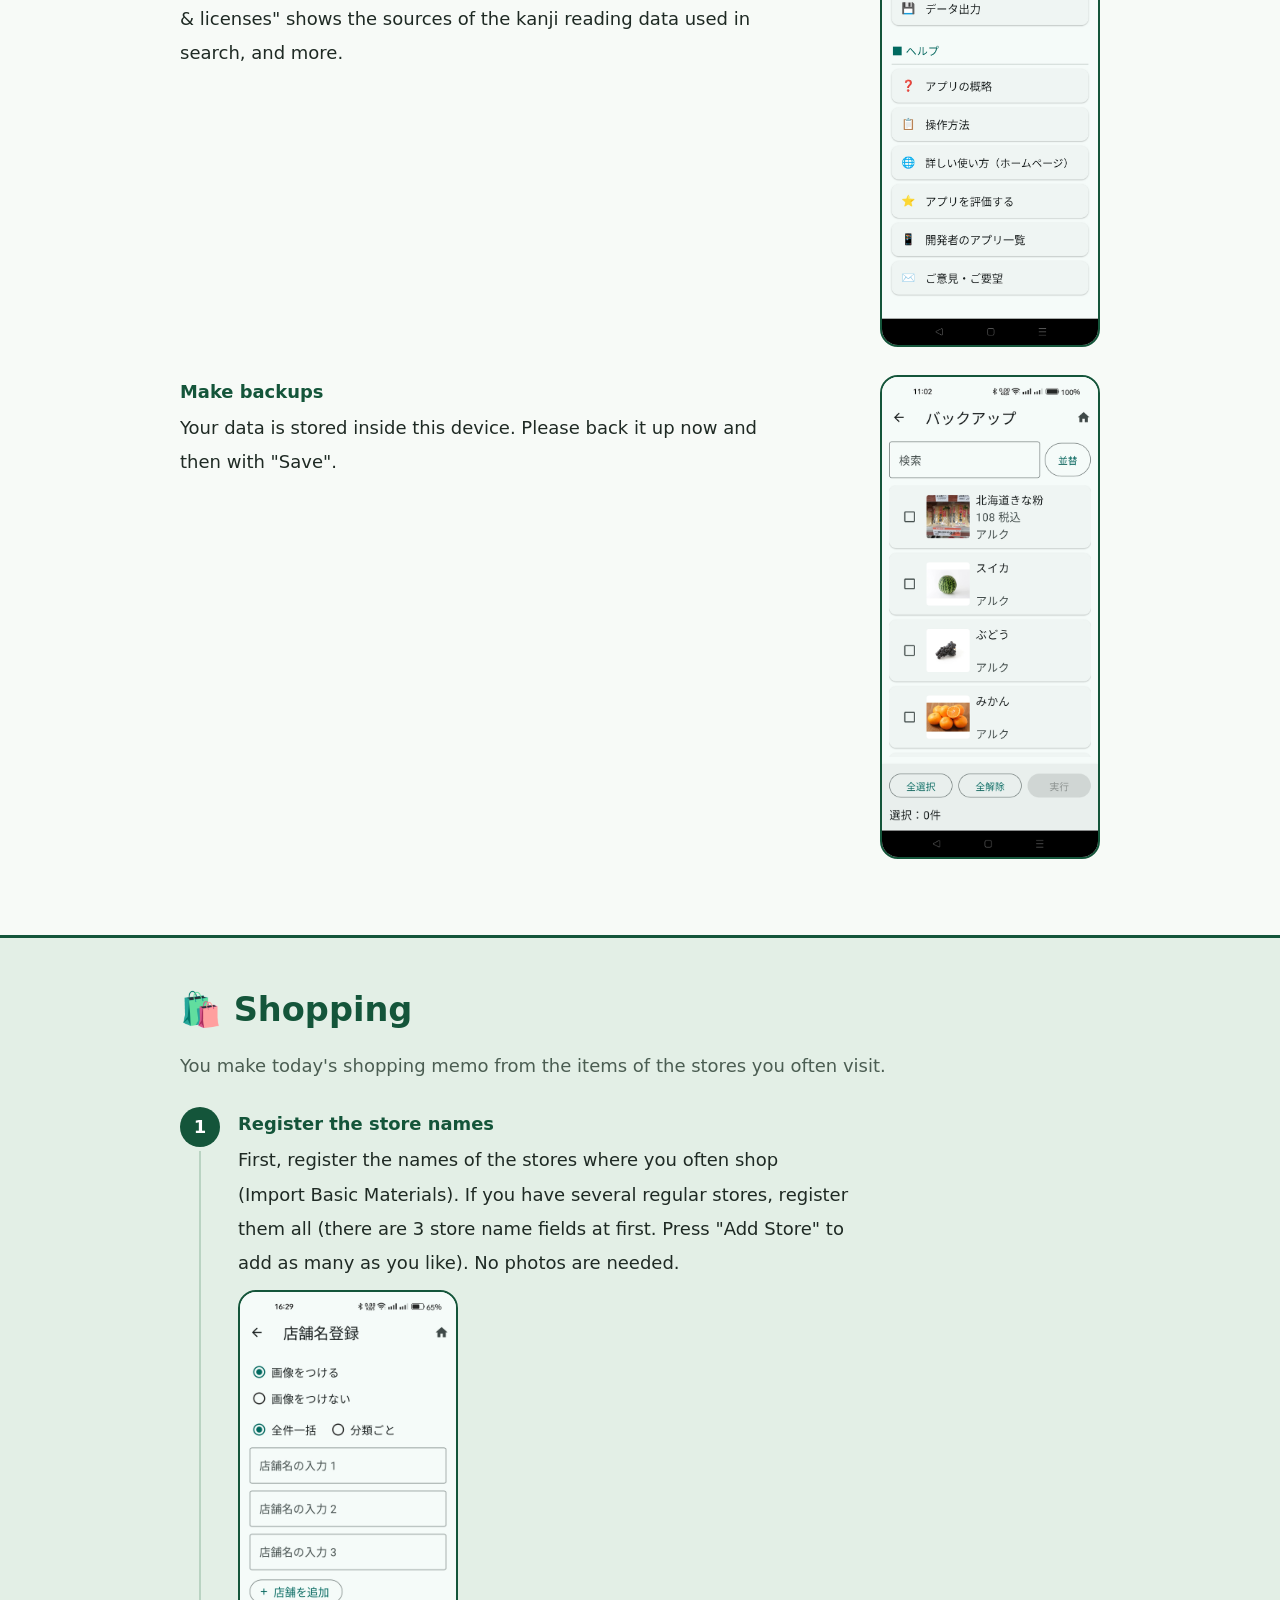
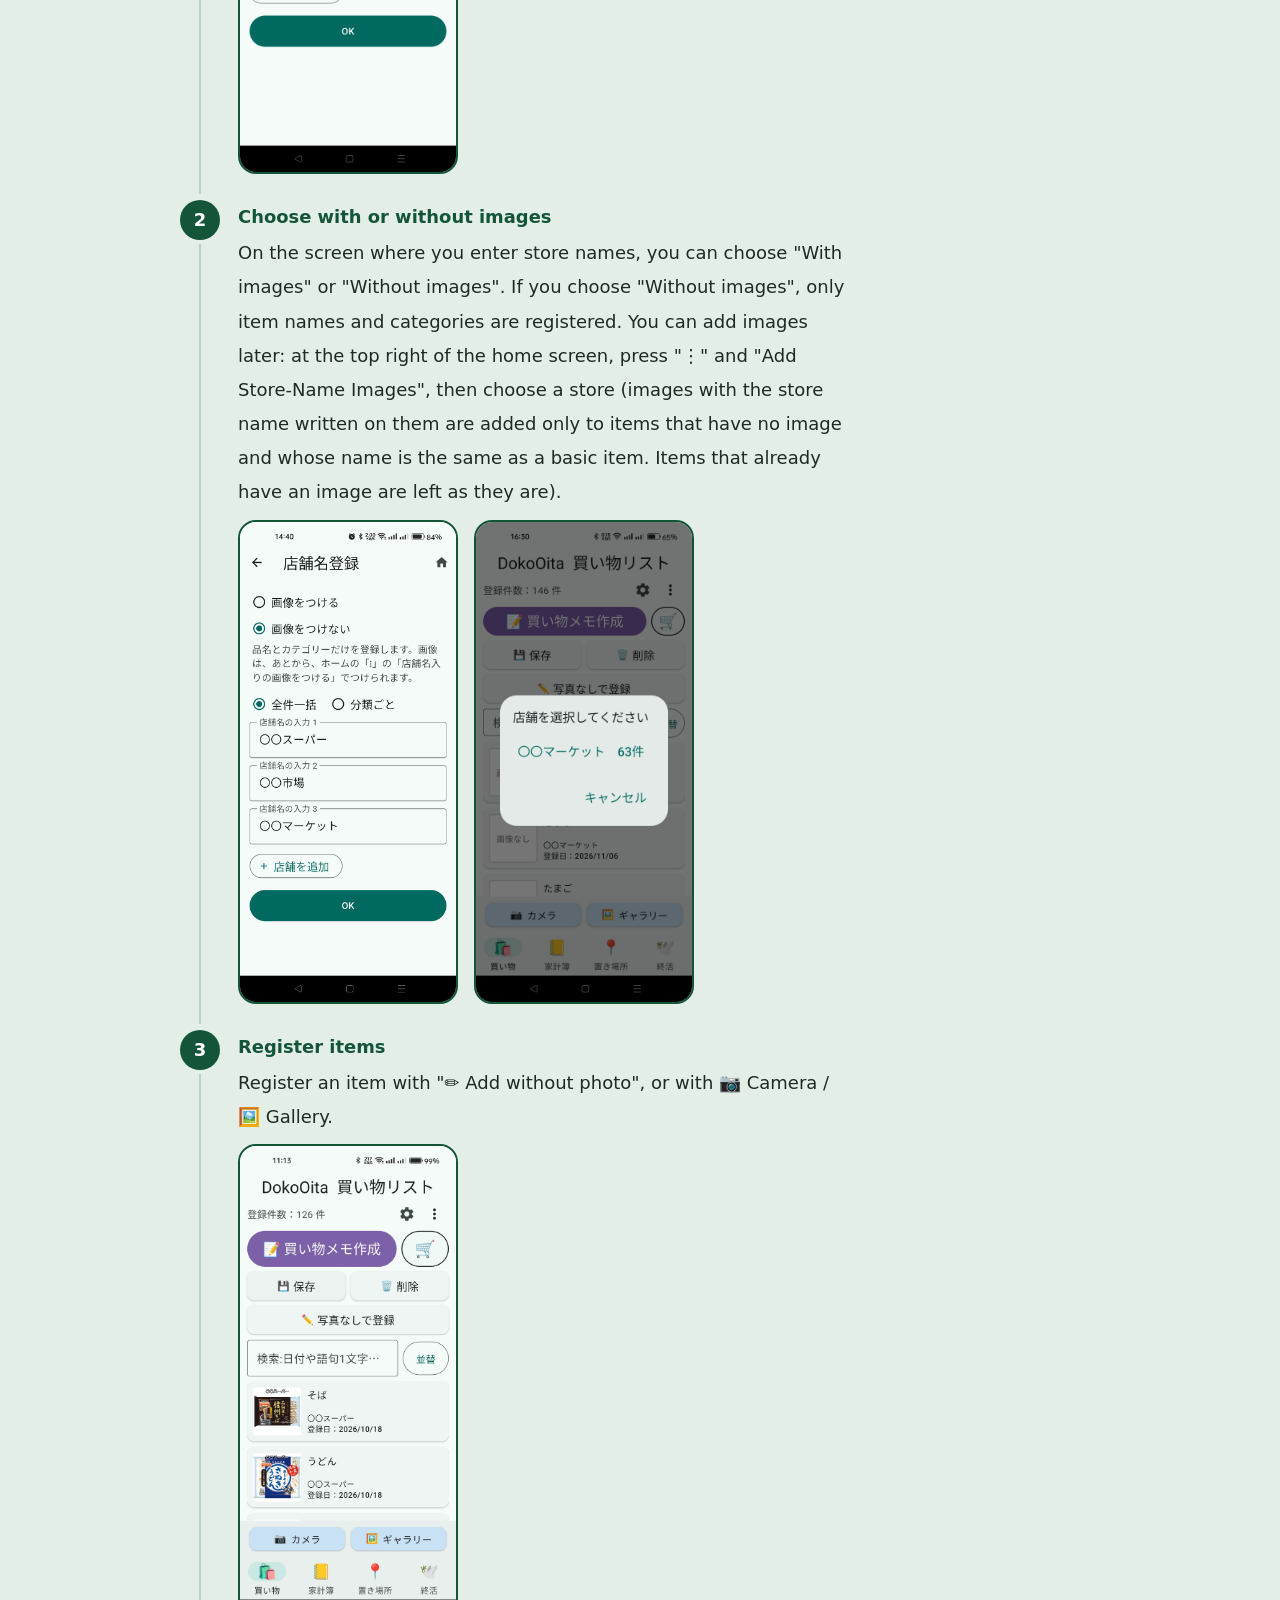
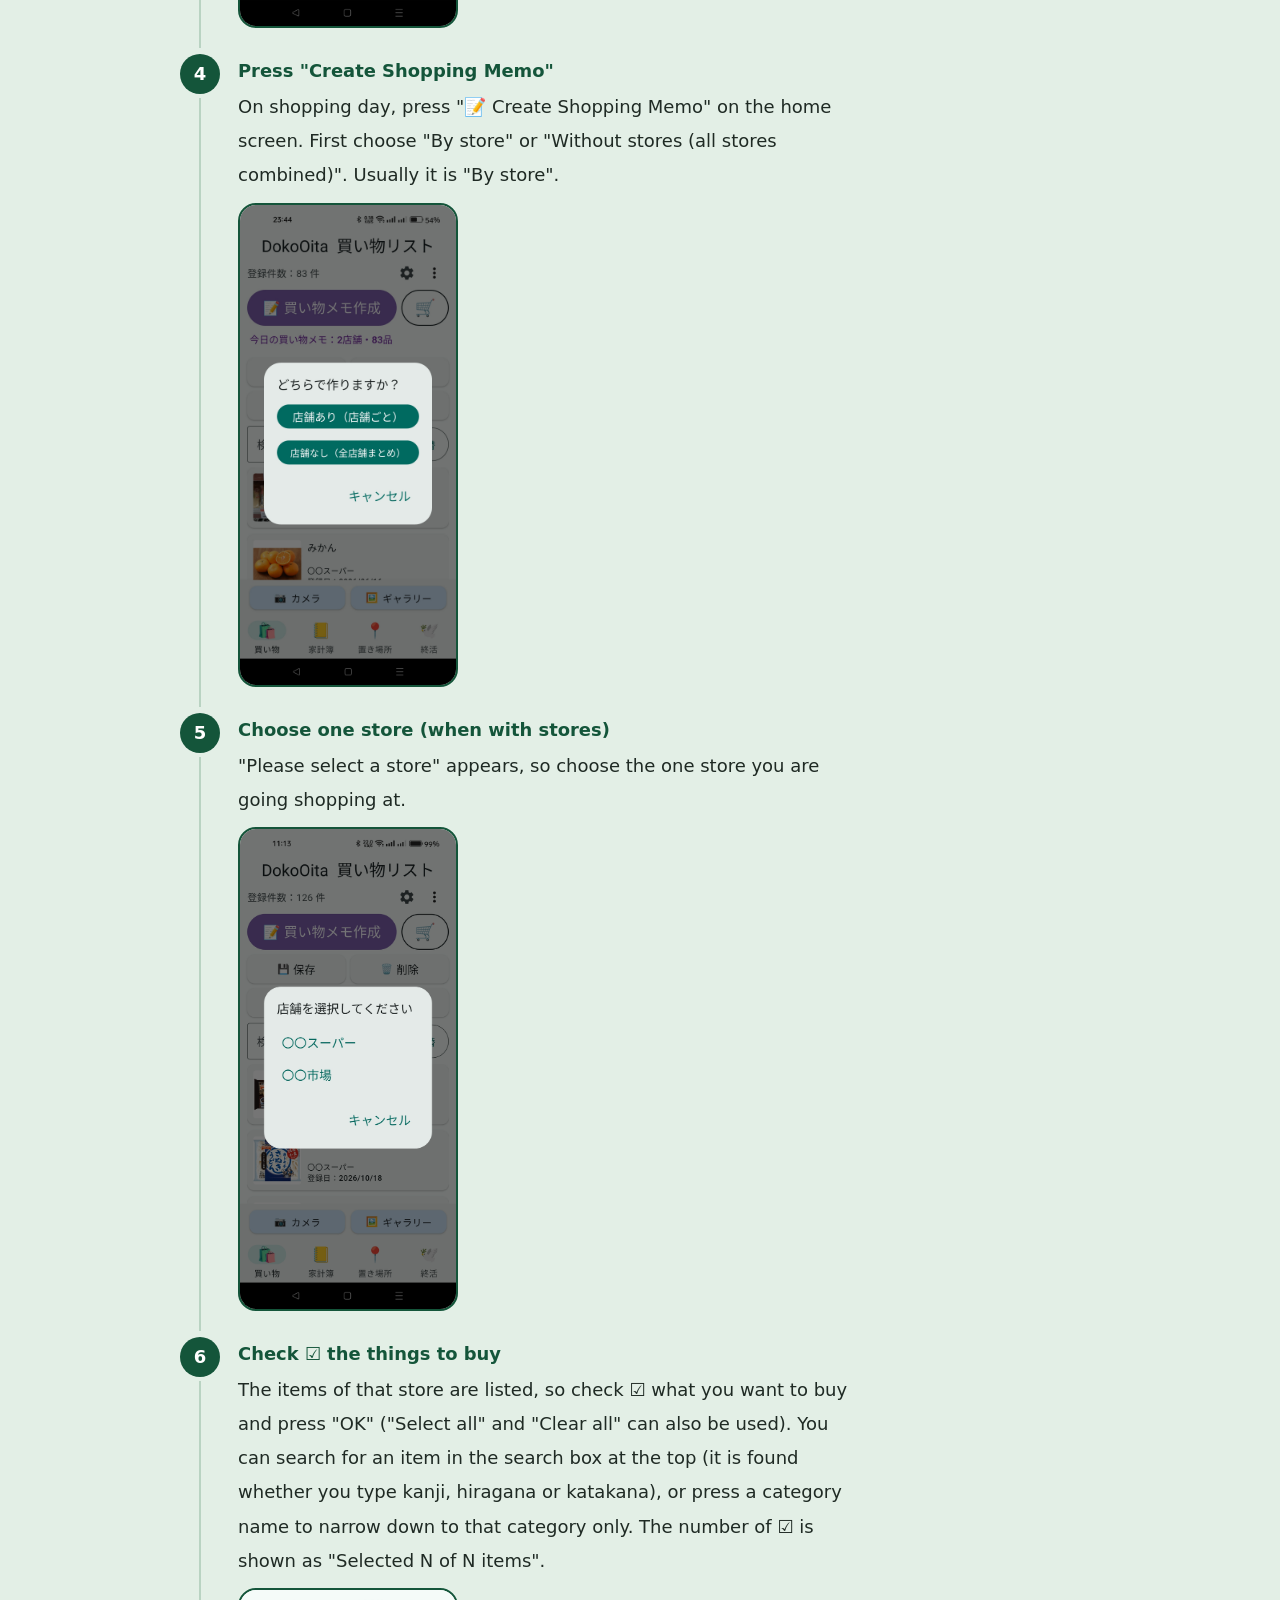
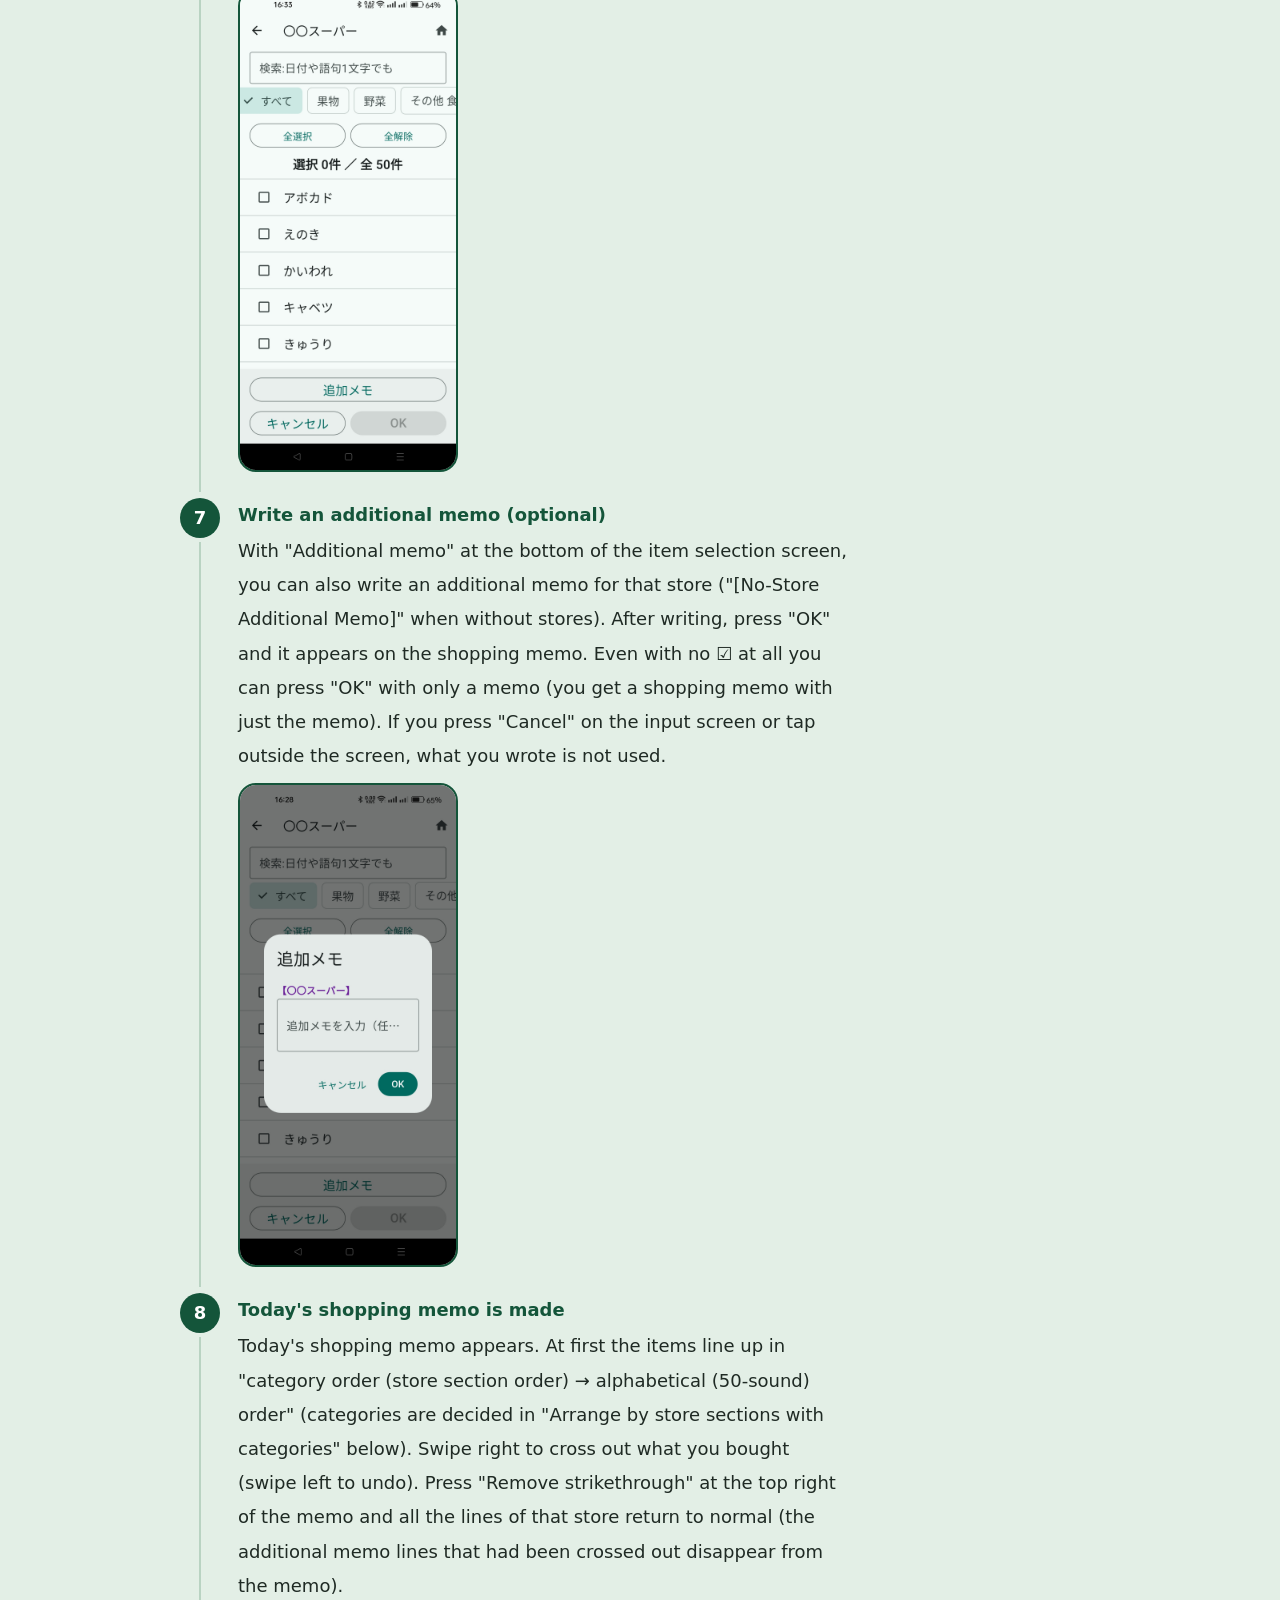
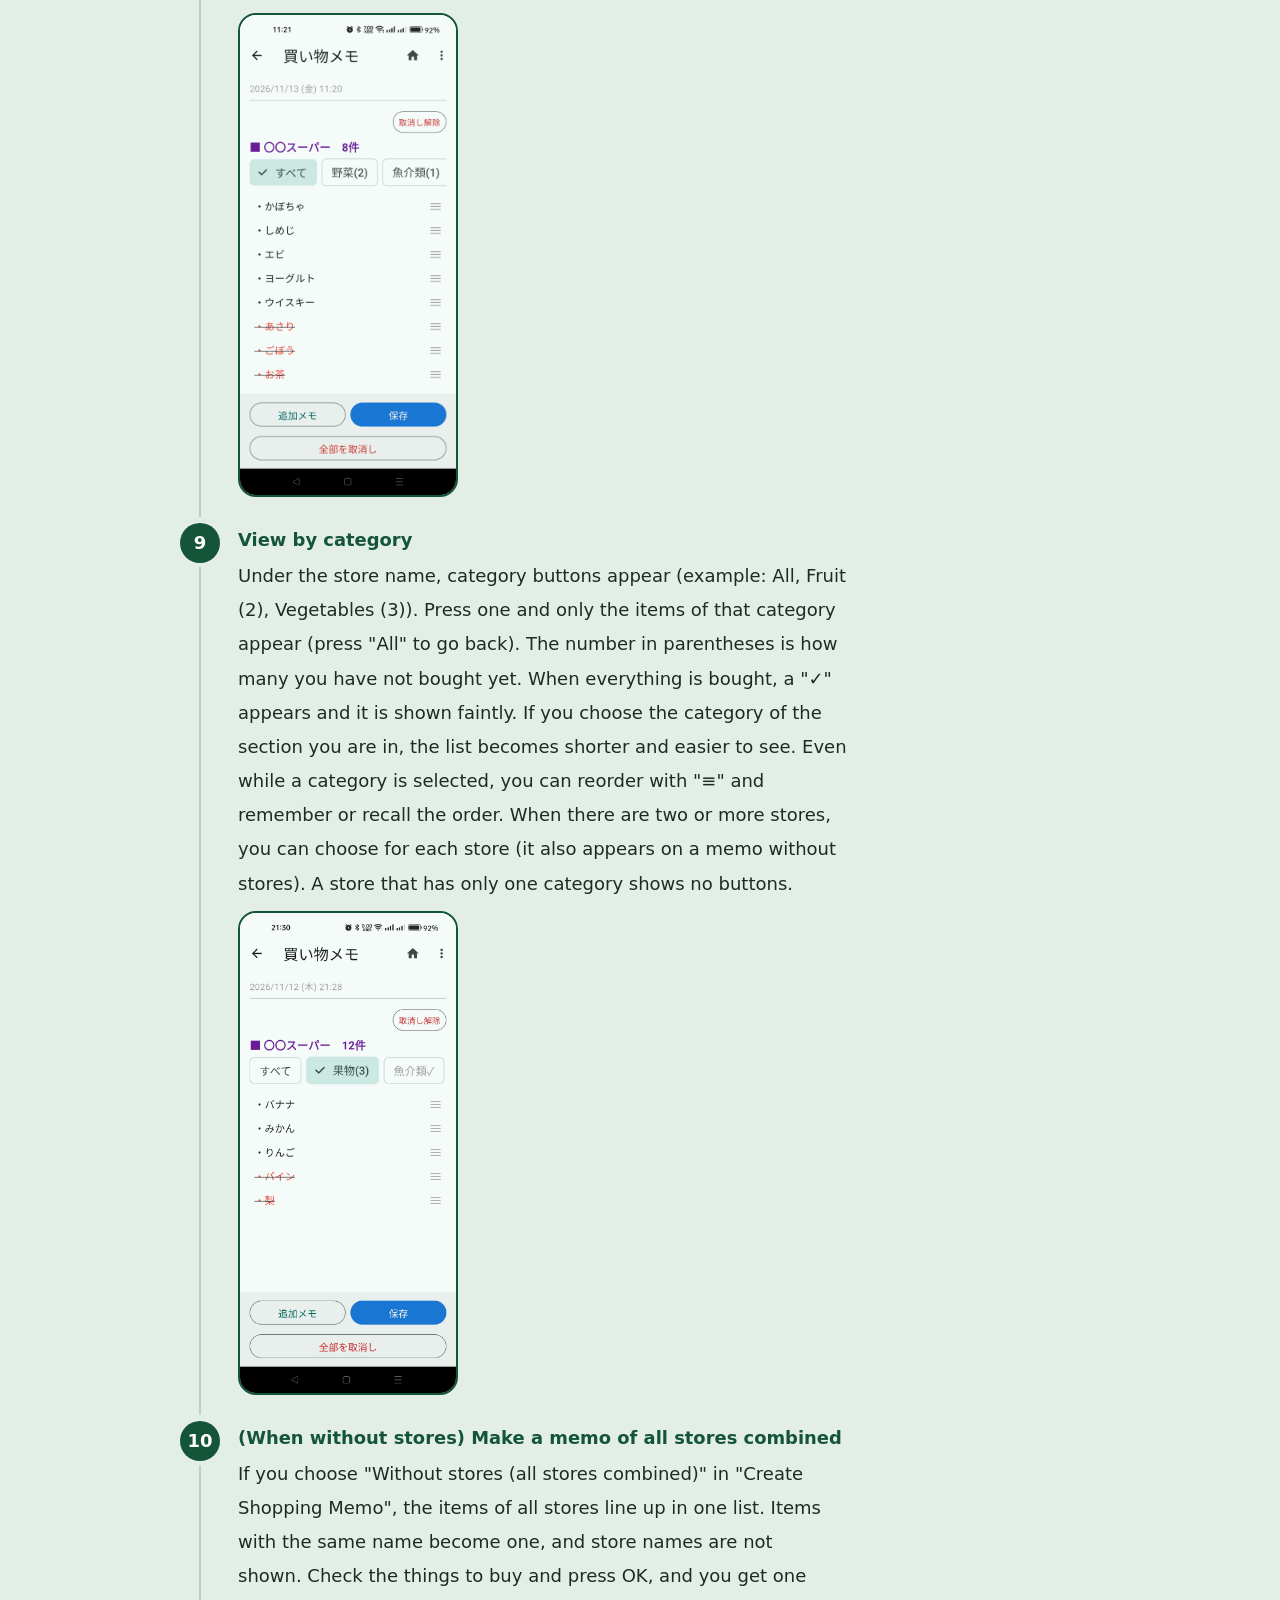
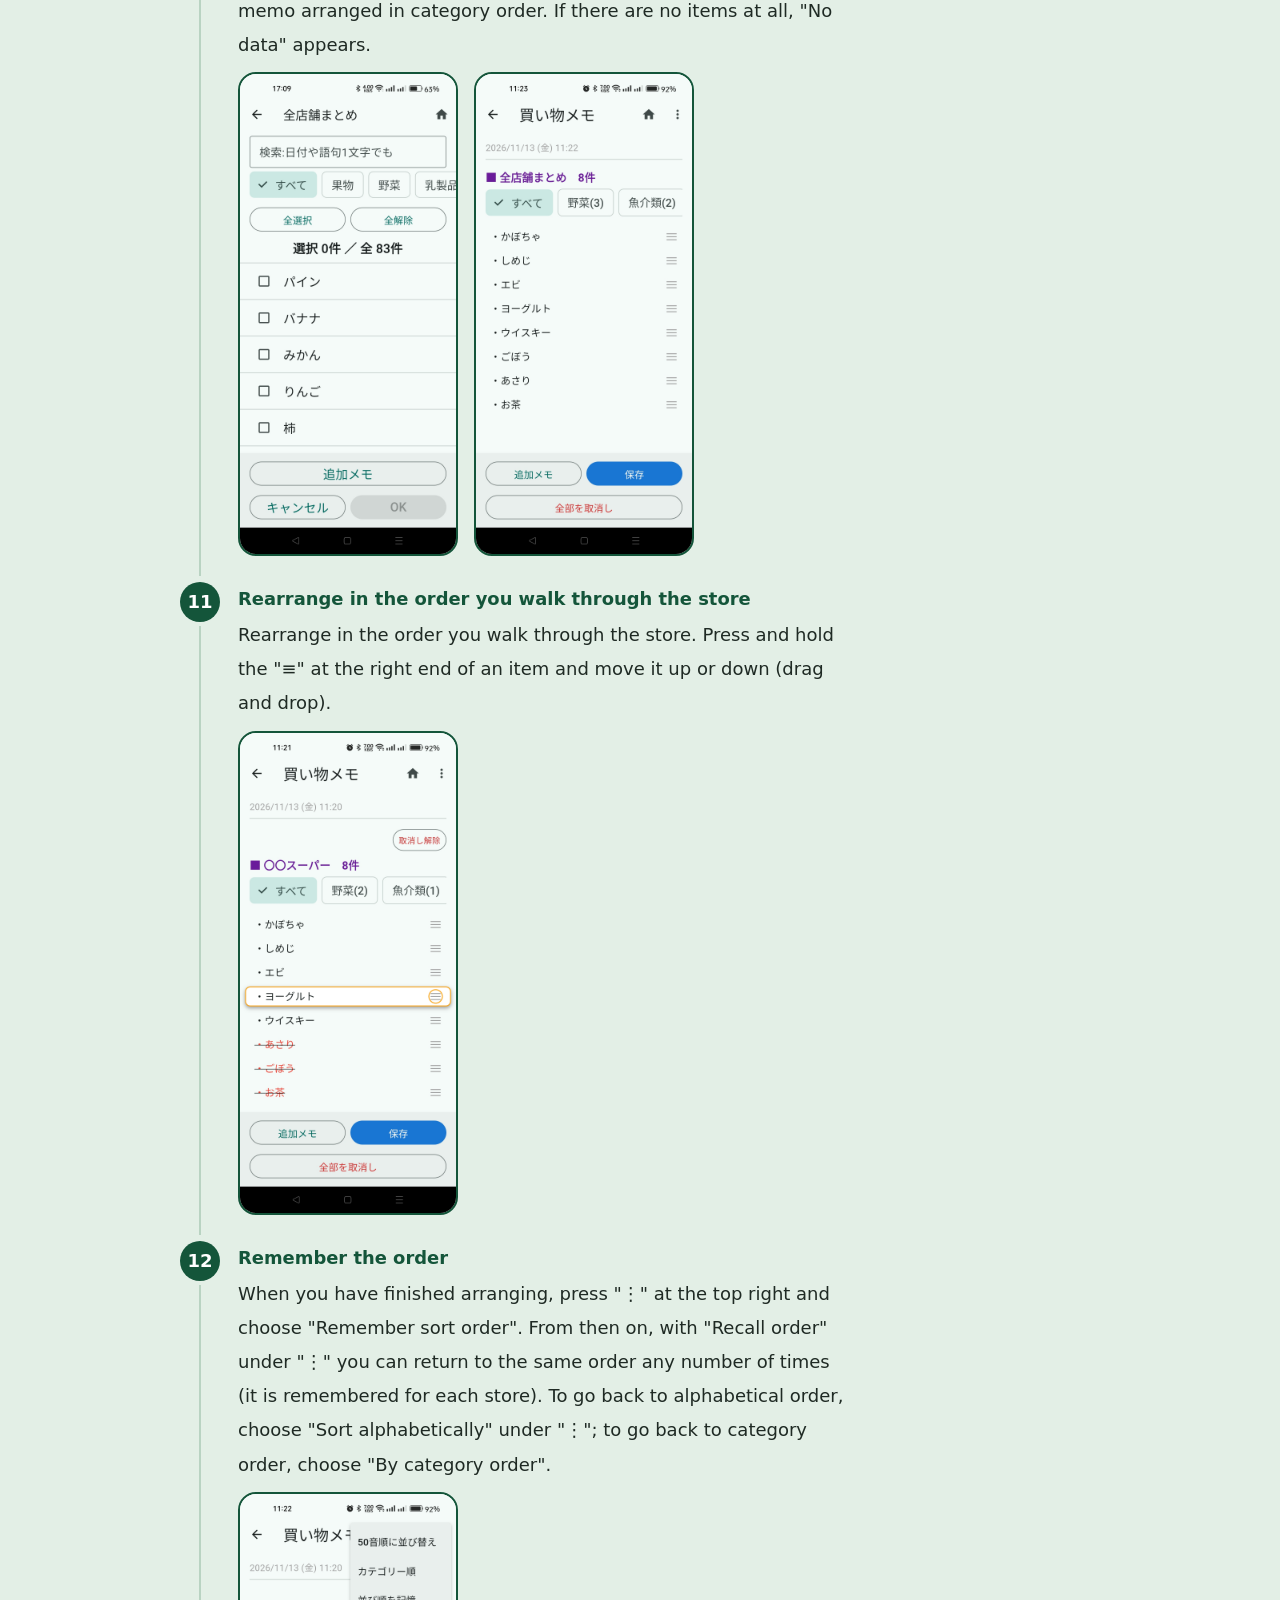
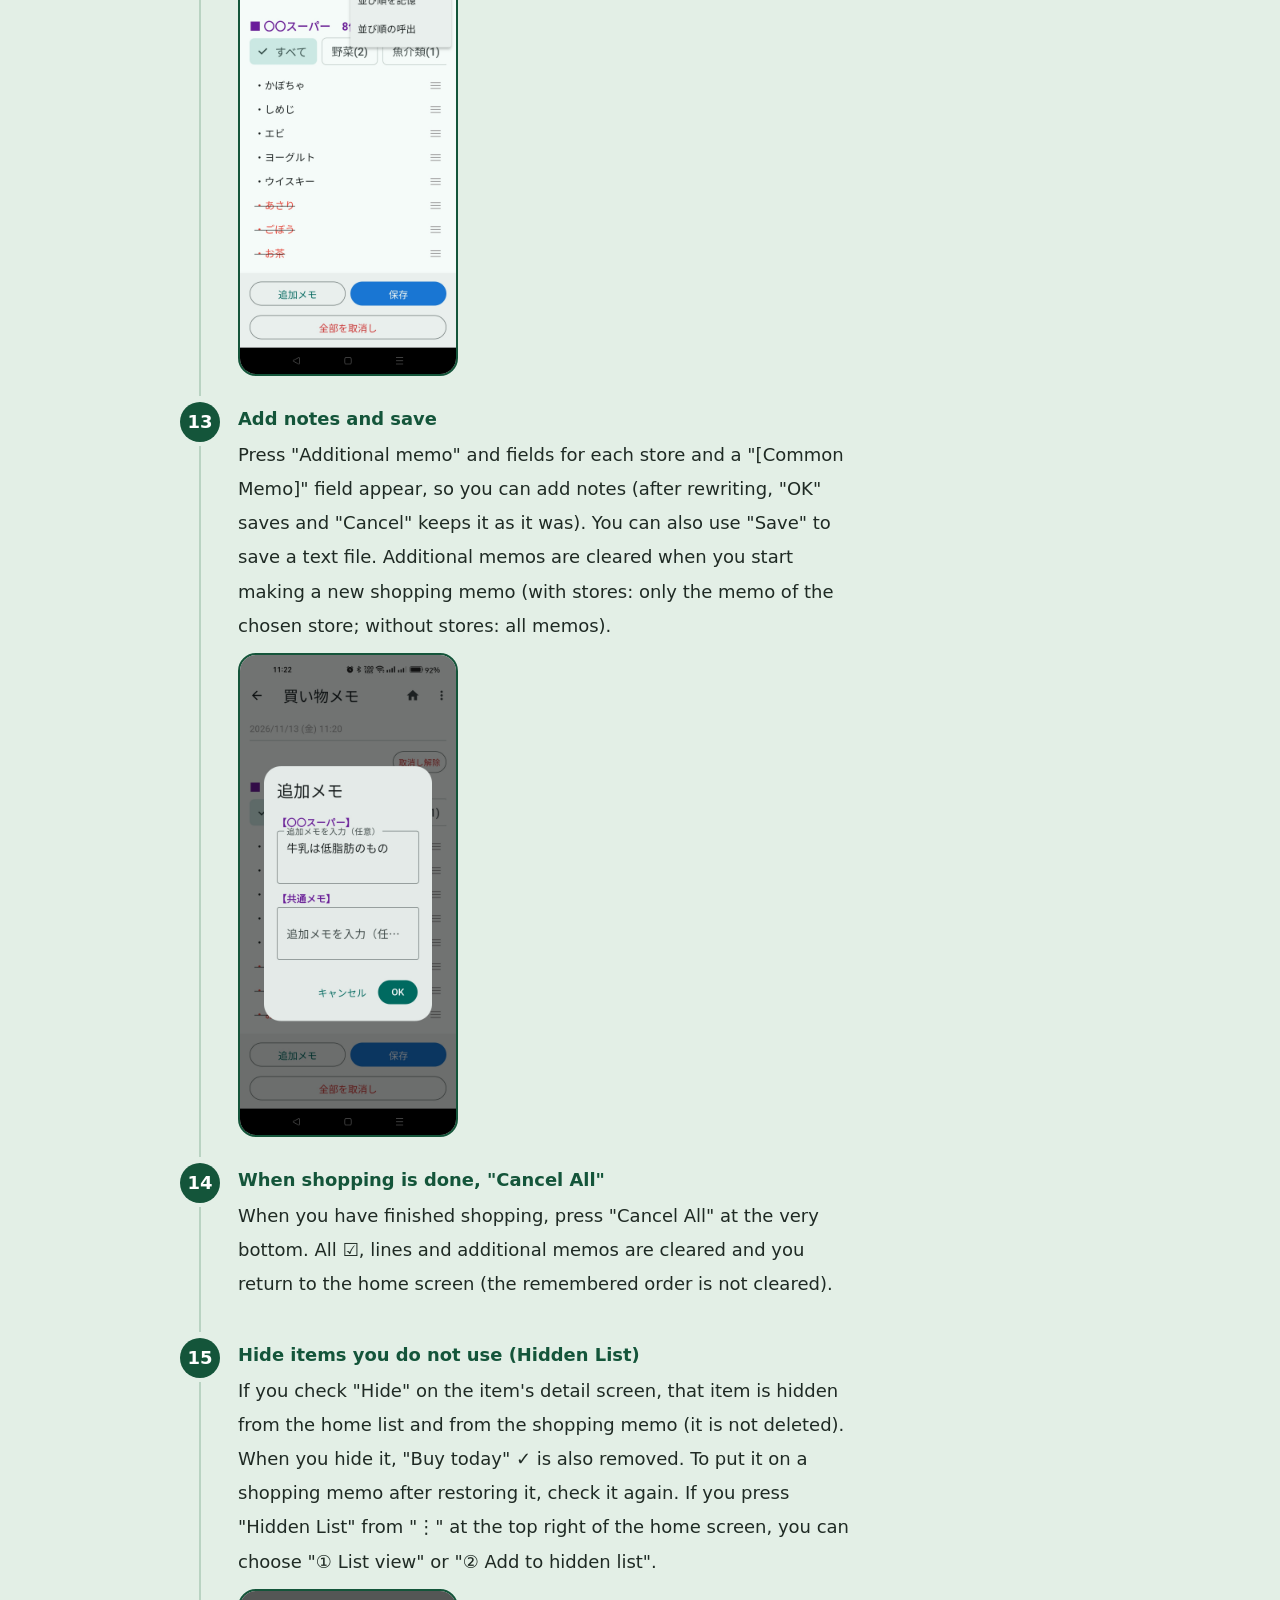
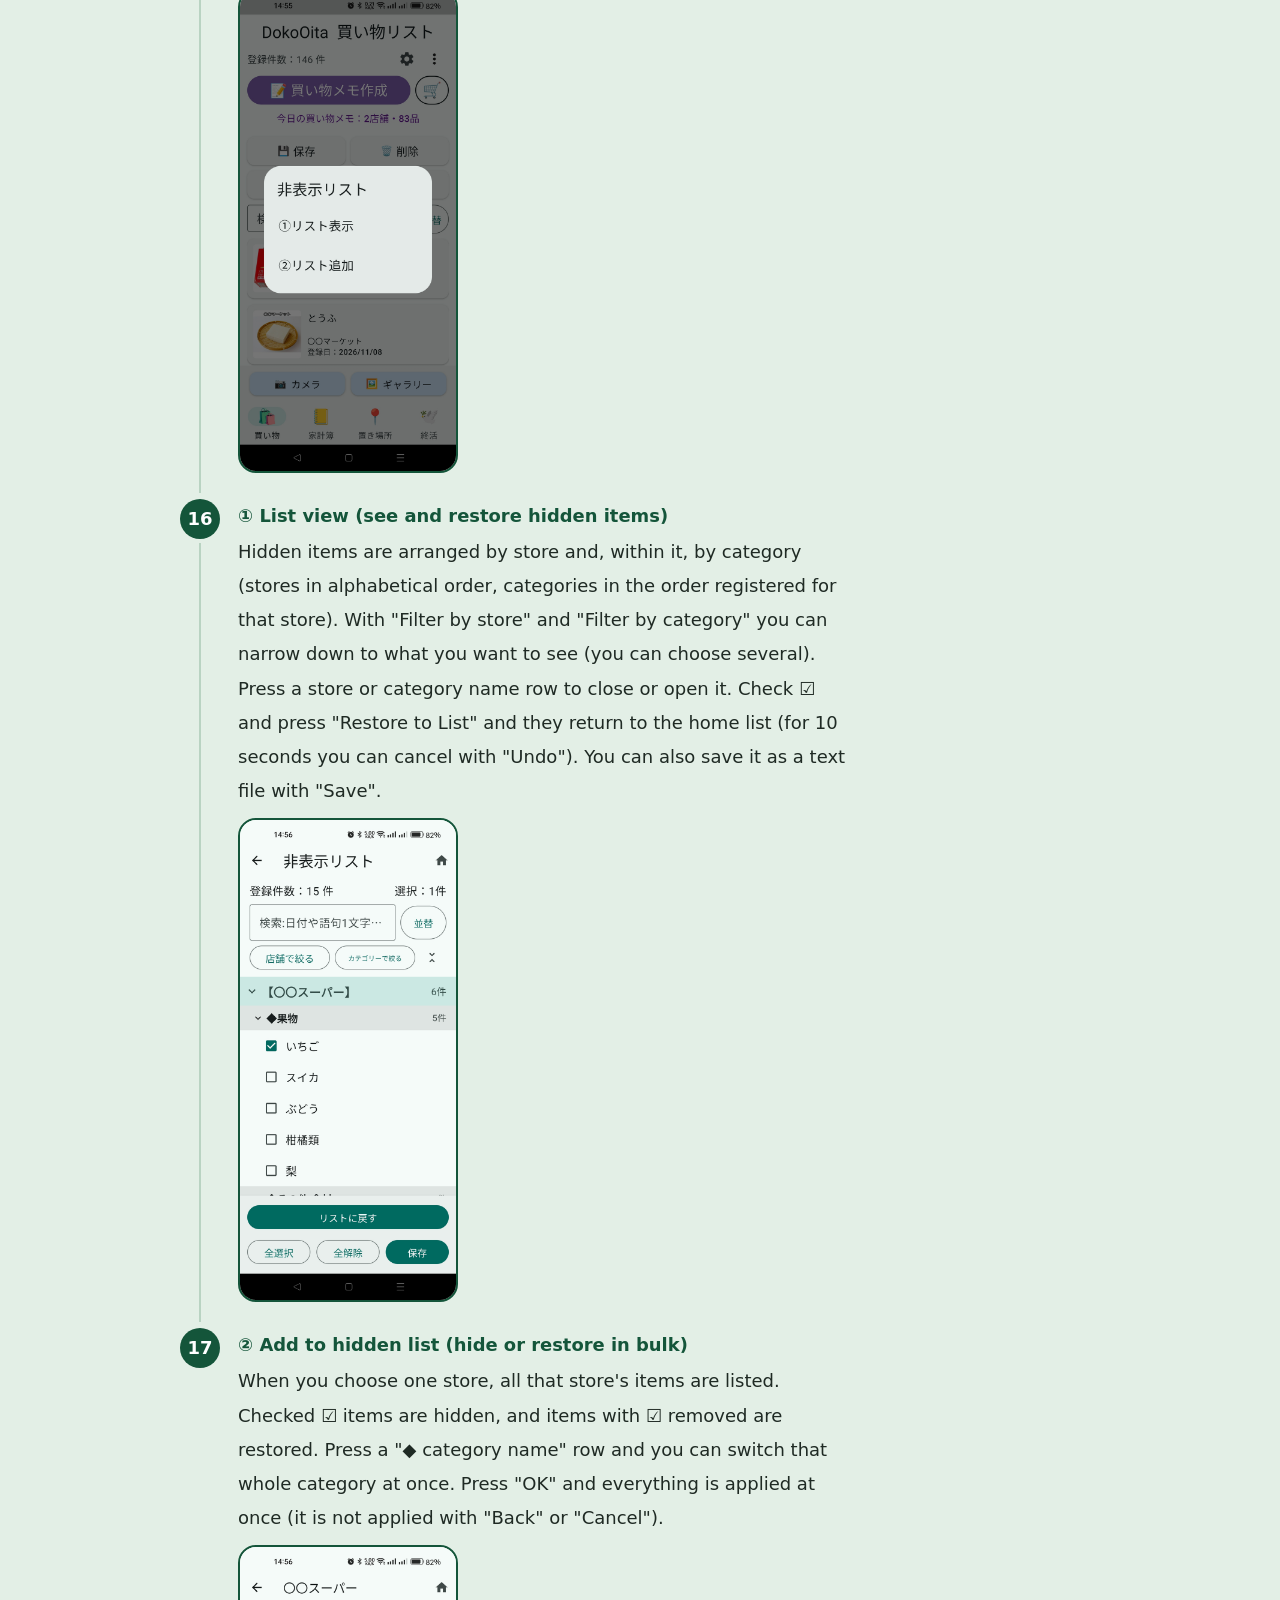
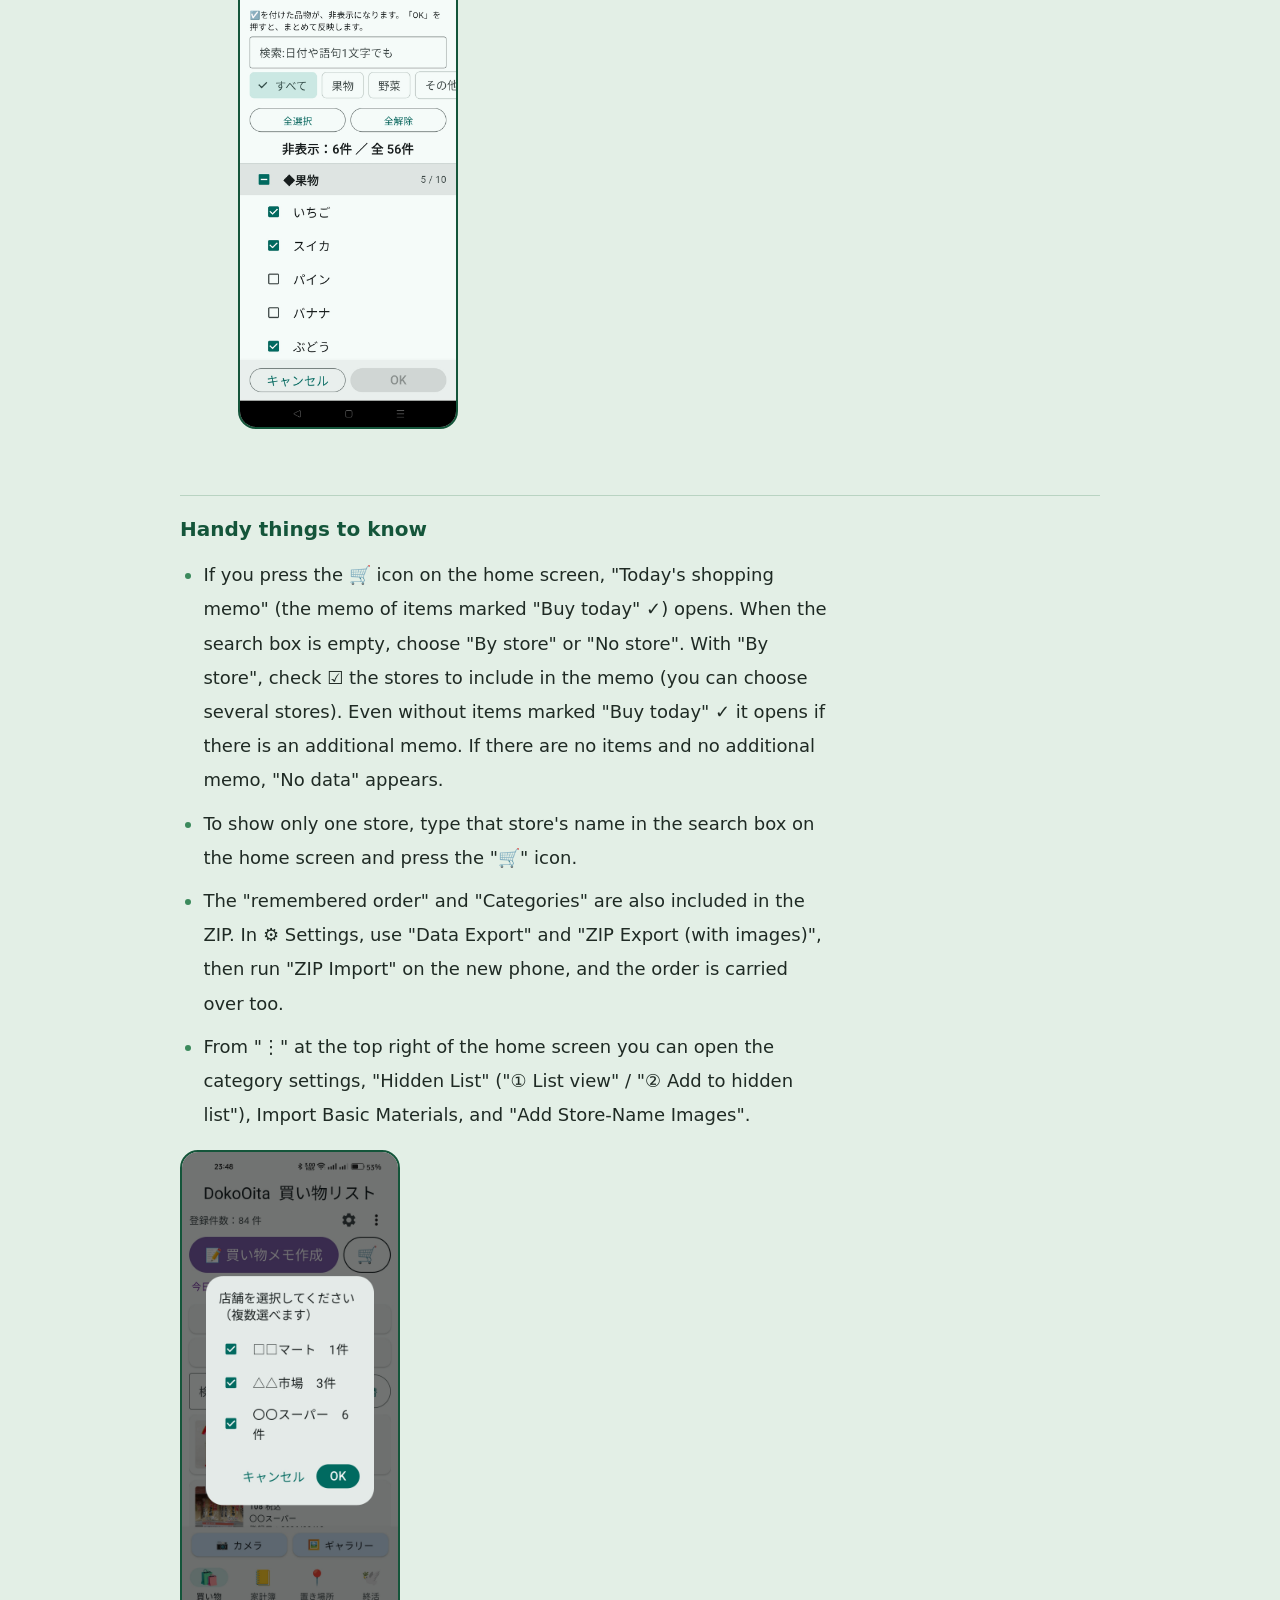
==== commit 7cba9655: "Add files via upload" ====
--- a/guide.html
+++ b/guide.html
@@ -1,147 +1,152 @@
-<!doctype html>
-<html lang="ja">
+<!DOCTYPE html>
+
+<html lang="ja" data-lang="ja">
 <head>
-<meta charset="utf-8">
-<meta name="viewport" content="width=device-width,initial-scale=1">
+<meta charset="utf-8"/>
+<meta content="width=device-width,initial-scale=1" name="viewport"/>
 <title>操作方法（写真つき） ― DokoOita</title>
-<meta name="description" content="DokoOitaの操作方法を、画面の写真つきで説明します。買い物メモ・家計簿・置き場所・終活の使い方。">
-<meta name="theme-color" content="#14553a">
-<link rel="icon" href="icon.png">
-<link rel="preconnect" href="https://fonts.googleapis.com">
-<link rel="preconnect" href="https://fonts.gstatic.com" crossorigin>
-<link rel="stylesheet" href="https://fonts.googleapis.com/css2?family=BIZ+UDPGothic:wght@400;700&display=swap">
-<link rel="stylesheet" href="style.css">
+<meta content="DokoOitaの操作方法を、画面の写真つきで説明します。買い物メモ・家計簿・置き場所・終活の使い方。" name="description"/>
+<meta content="#14553a" name="theme-color"/>
+<link href="icon.png" rel="icon"/>
+<link href="https://fonts.googleapis.com" rel="preconnect"/>
+<link crossorigin="" href="https://fonts.gstatic.com" rel="preconnect"/>
+<link href="https://fonts.googleapis.com/css2?family=BIZ+UDPGothic:wght@400;700&amp;display=swap" rel="stylesheet"/>
+<link href="style.css" rel="stylesheet"/>
+<script>window.PAGE_I18N={"ja": {"title": "操作方法（写真つき） ― DokoOita", "desc": "DokoOitaの操作方法を、画面の写真つきで説明します。買い物メモ・家計簿・置き場所・終活の使い方。"}, "en": {"title": "How to use (with photos) – DokoOita", "desc": "How to use DokoOita, explained with screen photos: shopping memo, household budget, places and end-of-life records."}, "ko": {"title": "사용 방법(사진 포함) – DokoOita", "desc": "DokoOita의 사용 방법을 화면 사진과 함께 설명합니다. 쇼핑 메모, 가계부, 장소, 인생 정리의 사용법."}, "zh-Hans": {"title": "使用方法（附照片） – DokoOita", "desc": "用屏幕照片说明 DokoOita 的使用方法：购物备忘、记账、地点、人生整理的用法。"}, "zh-Hant": {"title": "使用方法（附照片） – DokoOita", "desc": "用螢幕照片說明 DokoOita 的使用方法：購物備忘、記帳、地點、人生整理的用法。"}};</script>
+<script src="i18n.js"></script>
 </head>
 <body>
+<nav class="langs" aria-label="Language / 言語"><div class="in"><button type="button" data-lang="ja" lang="ja" aria-pressed="false">日本語</button><button type="button" data-lang="en" lang="en" aria-pressed="false">English</button><button type="button" data-lang="ko" lang="ko" aria-pressed="false">한국어</button><button type="button" data-lang="zh-Hans" lang="zh-Hans" aria-pressed="false">简体中文</button><button type="button" data-lang="zh-Hant" lang="zh-Hant" aria-pressed="false">繁體中文</button></div></nav>
+
 <div class="wrap">
-  <header class="top">
-    <img src="icon.png" alt="DokoOitaのアイコン" width="56" height="56">
-    <a class="name" href="index.html" style="text-decoration:none">DokoOita</a>
-    <nav aria-label="ページ内の移動"><a href="index.html">ホームページへ戻る</a></nav>
-  </header>
-  <h1 class="gh1">操作方法</h1>
-  <p class="gleadp">アプリの中の「操作方法」と同じ順番で、画面の写真つきで説明します。見たい所を、下の一覧から選んでください。</p>
-  <nav class="toc" aria-label="目次"><ol><li><a href="#intro">はじめに</a></li><li><a href="#shopping">🛍️ 買い物</a></li><li><a href="#kakeibo">📒 家計簿</a></li><li><a href="#place">📍 置き場所</a></li><li><a href="#endoflife">🕊️ 終活</a></li><li><a href="#register">📷 新しく登録する流れ</a></li><li><a href="#home">🏠 ホーム画面の使い方</a></li><li><a href="#detail">📄 詳細画面</a></li><li><a href="#bulk">✏️ 項目一括編集（⚙設定）</a></li><li><a href="#export">💾 データの出力・読み込み（⚙設定）</a></li></ol></nav>
+<header class="top">
+<img alt="DokoOitaのアイコン" data-alt-ja="DokoOitaのアイコン" data-alt-en="DokoOita icon" data-alt-ko="DokoOita 아이콘" data-alt-zh-Hans="DokoOita 图标" data-alt-zh-Hant="DokoOita 圖示" height="56" src="icon.png" width="56"/>
+<a class="name" href="index.html" style="text-decoration:none">DokoOita</a>
+<nav aria-label="ページ内の移動" data-aria-ja="ページ内の移動" data-aria-en="Navigation within the page" data-aria-ko="페이지 안 이동" data-aria-zh-Hans="页面内导航" data-aria-zh-Hant="頁面內導航"><a href="index.html"><span data-l="ja" lang="ja">ホームページへ戻る</span><span data-l="en" lang="en">Back to the home page</span><span data-l="ko" lang="ko">홈페이지로 돌아가기</span><span data-l="zh-Hans" lang="zh-Hans">返回主页</span><span data-l="zh-Hant" lang="zh-Hant">返回主頁</span></a></nav>
+</header>
+<h1 class="gh1" data-l="ja" lang="ja">操作方法</h1><h1 class="gh1" data-l="en" lang="en">How to use</h1><h1 class="gh1" data-l="ko" lang="ko">사용 방법</h1><h1 class="gh1" data-l="zh-Hans" lang="zh-Hans">使用方法</h1><h1 class="gh1" data-l="zh-Hant" lang="zh-Hant">使用方法</h1>
+<p class="gleadp" data-l="ja" lang="ja">アプリの中の「操作方法」と同じ順番で、画面の写真つきで説明します。見たい所を、下の一覧から選んでください。</p><p class="gleadp" data-l="en" lang="en">This explains the same things, in the same order, as the "How to Use" inside the app, with photos of the screens. Choose the part you want to see from the list below.</p><p class="gleadp" data-l="ko" lang="ko">앱 안의 "사용방법"과 같은 순서로, 화면 사진과 함께 설명합니다. 보고 싶은 곳을 아래 목록에서 골라 주세요.</p><p class="gleadp" data-l="zh-Hans" lang="zh-Hans">按照与应用内“如何使用”相同的顺序，附上屏幕照片进行说明。请从下面的目录里选择想看的部分。</p><p class="gleadp" data-l="zh-Hant" lang="zh-Hant">按照與應用程式內「如何使用」相同的順序，附上螢幕照片進行說明。請從下面的目錄裡選擇想看的部分。</p><p class="gleadp gnote" data-l="en" lang="en">The screen photos show the Japanese version of the app. The app itself follows your phone's language, so the button names in this guide are written as they appear on a phone set to English.</p><p class="gleadp gnote" data-l="ko" lang="ko">화면 사진은 일본어 화면입니다. 앱은 휴대폰의 언어에 맞춰 표시되므로, 이 설명 속 버튼 이름은 한국어로 설정한 휴대폰에 표시되는 이름과 같게 적었습니다.</p><p class="gleadp gnote" data-l="zh-Hans" lang="zh-Hans">屏幕照片是日语画面。应用会按手机的语言显示，所以本说明中的按钮名称，与手机设为简体中文时显示的名称一致。</p><p class="gleadp gnote" data-l="zh-Hant" lang="zh-Hant">螢幕照片是日語畫面。應用程式會依手機的語言顯示，所以本說明中的按鈕名稱，與手機設為繁體中文時顯示的名稱一致。</p>
+<nav aria-label="目次" data-aria-ja="目次" data-aria-en="Contents" data-aria-ko="목차" data-aria-zh-Hans="目录" data-aria-zh-Hant="目錄" class="toc"><ol><li><a href="#intro"><span data-l="ja" lang="ja">はじめに</span><span data-l="en" lang="en">■ Getting started</span><span data-l="ko" lang="ko">■ 시작하기 전에</span><span data-l="zh-Hans" lang="zh-Hans">■ 开始之前</span><span data-l="zh-Hant" lang="zh-Hant">■ 開始之前</span></a></li><li><a href="#shopping"><span data-l="ja" lang="ja">🛍️ 買い物</span><span data-l="en" lang="en">🛍️ Shopping</span><span data-l="ko" lang="ko">🛍️ 쇼핑</span><span data-l="zh-Hans" lang="zh-Hans">🛍️ 购物</span><span data-l="zh-Hant" lang="zh-Hant">🛍️ 購物</span></a></li><li><a href="#kakeibo"><span data-l="ja" lang="ja">📒 家計簿</span><span data-l="en" lang="en">📒 Budget</span><span data-l="ko" lang="ko">📒 가계부</span><span data-l="zh-Hans" lang="zh-Hans">📒 记账</span><span data-l="zh-Hant" lang="zh-Hant">📒 記帳</span></a></li><li><a href="#place"><span data-l="ja" lang="ja">📍 置き場所</span><span data-l="en" lang="en">📍 Places</span><span data-l="ko" lang="ko">📍 장소</span><span data-l="zh-Hans" lang="zh-Hans">📍 地点</span><span data-l="zh-Hant" lang="zh-Hant">📍 地點</span></a></li><li><a href="#endoflife"><span data-l="ja" lang="ja">🕊️ 終活</span><span data-l="en" lang="en">🕊️ End-of-life</span><span data-l="ko" lang="ko">🕊️ 인생 정리</span><span data-l="zh-Hans" lang="zh-Hans">🕊️ 人生整理</span><span data-l="zh-Hant" lang="zh-Hant">🕊️ 人生整理</span></a></li><li><a href="#register"><span data-l="ja" lang="ja">📷 新しく登録する流れ</span><span data-l="en" lang="en">📷 Adding something new</span><span data-l="ko" lang="ko">📷 새로 등록하는 순서</span><span data-l="zh-Hans" lang="zh-Hans">📷 新增登记的流程</span><span data-l="zh-Hant" lang="zh-Hant">📷 新增登錄的流程</span></a></li><li><a href="#home"><span data-l="ja" lang="ja">🏠 ホーム画面の使い方</span><span data-l="en" lang="en">🏠 Using the home screen</span><span data-l="ko" lang="ko">🏠 홈 화면 사용법</span><span data-l="zh-Hans" lang="zh-Hans">🏠 主页的使用方法</span><span data-l="zh-Hant" lang="zh-Hant">🏠 首頁的使用方法</span></a></li><li><a href="#detail"><span data-l="ja" lang="ja">📄 詳細画面</span><span data-l="en" lang="en">📄 Detail screen</span><span data-l="ko" lang="ko">📄 상세 화면</span><span data-l="zh-Hans" lang="zh-Hans">📄 详情页面</span><span data-l="zh-Hant" lang="zh-Hant">📄 詳細畫面</span></a></li><li><a href="#bulk"><span data-l="ja" lang="ja">✏️ 項目一括編集（⚙設定）</span><span data-l="en" lang="en">✏️ Bulk Edit (⚙ Settings)</span><span data-l="ko" lang="ko">✏️ 항목 일괄 편집(⚙ 설정)</span><span data-l="zh-Hans" lang="zh-Hans">✏️ 项目批量编辑（⚙ 设置）</span><span data-l="zh-Hant" lang="zh-Hant">✏️ 項目批次編輯（⚙ 設定）</span></a></li><li><a href="#export"><span data-l="ja" lang="ja">💾 データの出力・読み込み（⚙設定）</span><span data-l="en" lang="en">💾 Export and import data (⚙ Settings)</span><span data-l="ko" lang="ko">💾 데이터 내보내기·가져오기(⚙ 설정)</span><span data-l="zh-Hans" lang="zh-Hans">💾 数据的导出与导入（⚙ 设置）</span><span data-l="zh-Hant" lang="zh-Hant">💾 資料的匯出與匯入（⚙ 設定）</span></a></li></ol></nav>
 </div>
 <main>
 <section class="band" id="intro"><div class="wrap">
-<h2 class="sec">■ はじめに</h2><p class="lead2">まずは、アプリの全体のつくりです。</p>
-<div class="gstep single"><div class="gtxt"><b>下の4つのタブで、機能を切り替える</b>下の4つのタブ（🛍️買い物・📒家計簿・📍置き場所・🕊️終活）で、使いたい機能に切り替えます。</div><div class="shots"><figure class="shot"><img src="images/s01_home_tabs.png" alt="ホーム画面（下の4つのタブが見える）" loading="lazy" onerror="this.hidden=true;this.nextElementSibling.hidden=false"><div class="ph" hidden><b>スクショ S01</b><span>ホーム画面（下の4つのタブが見える）</span><small>ファイル名：images/s01_home_tabs.png</small></div></figure></div></div>
-<div class="gstep single"><div class="gtxt"><b>使わないタブを隠す</b>使わないタブは、⚙設定の「表示するタブ」で隠せます。使い方のスライドは、⚙設定の「アプリの概略」から、いつでも見られます。⚙設定の一番下の「出典・ライセンス」では、検索で使っている漢字の読みのデータの出典などが見られます。</div><div class="shots"><figure class="shot"><img src="images/s02_settings_top.png" alt="設定画面のヘルプの部分（「アプリの概略」「操作方法」などが見える）" loading="lazy" onerror="this.hidden=true;this.nextElementSibling.hidden=false"><div class="ph" hidden><b>スクショ S02</b><span>設定画面のヘルプの部分（「アプリの概略」「操作方法」などが見える）</span><small>ファイル名：images/s02_settings_top.png</small></div></figure></div></div>
-<div class="gstep single"><div class="gtxt"><b>バックアップを取る</b>データは、この端末の中に入っています。ときどき「保存」でバックアップを取って下さい。</div><div class="shots"><figure class="shot"><img src="images/s03_backup_menu.png" alt="保存（バックアップ）の画面" loading="lazy" onerror="this.hidden=true;this.nextElementSibling.hidden=false"><div class="ph" hidden><b>スクショ S03</b><span>保存（バックアップ）の画面</span><small>ファイル名：images/s03_backup_menu.png</small></div></figure></div></div>
+<h2 class="sec" data-l="ja" lang="ja">■ はじめに</h2><h2 class="sec" data-l="en" lang="en">■ Getting started</h2><h2 class="sec" data-l="ko" lang="ko">■ 시작하기 전에</h2><h2 class="sec" data-l="zh-Hans" lang="zh-Hans">■ 开始之前</h2><h2 class="sec" data-l="zh-Hant" lang="zh-Hant">■ 開始之前</h2><p class="lead2" data-l="ja" lang="ja">まずは、アプリの全体のつくりです。</p><p class="lead2" data-l="en" lang="en">First, here is how the whole app is organized.</p><p class="lead2" data-l="ko" lang="ko">먼저 앱 전체의 구성입니다.</p><p class="lead2" data-l="zh-Hans" lang="zh-Hans">首先，介绍应用整体的结构。</p><p class="lead2" data-l="zh-Hant" lang="zh-Hant">首先，介紹應用程式整體的結構。</p>
+<div class="gstep single"><div class="gtxt" data-l="ja" lang="ja"><b>下の4つのタブで、機能を切り替える</b>下の4つのタブ（🛍️買い物・📒家計簿・📍置き場所・🕊️終活）で、使いたい機能に切り替えます。</div><div class="gtxt" data-l="en" lang="en"><b>Switch features with the four tabs at the bottom</b>Use the four tabs at the bottom (🛍️ Shopping · 📒 Budget · 📍 Places · 🕊️ End-of-life) to switch to the feature you want.</div><div class="gtxt" data-l="ko" lang="ko"><b>아래의 4개 탭으로 기능을 전환한다</b>아래의 4개 탭(🛍️ 쇼핑・📒 가계부・📍 장소・🕊️ 인생 정리)으로 사용하고 싶은 기능으로 전환합니다.</div><div class="gtxt" data-l="zh-Hans" lang="zh-Hans"><b>用下面的4个标签页切换功能</b>用下面的4个标签页（🛍️购物・📒记账・📍地点・🕊️人生整理），切换到想使用的功能。</div><div class="gtxt" data-l="zh-Hant" lang="zh-Hant"><b>用下面的4個分頁切換功能</b>用下面的4個分頁（🛍️購物・📒記帳・📍地點・🕊️人生整理），切換到想使用的功能。</div><div class="shots"><figure class="shot"><img alt="ホーム画面（下の4つのタブが見える）" data-alt-ja="ホーム画面（下の4つのタブが見える）" data-alt-en="Home screen (the four tabs at the bottom are visible)" data-alt-ko="홈 화면(아래의 4개 탭이 보입니다)" data-alt-zh-Hans="主屏幕（可以看到下面的4个标签页）" data-alt-zh-Hant="主螢幕（可以看到下面的4個分頁）" loading="lazy" src="images/s01_home_tabs.png"/></figure></div></div>
+<div class="gstep single"><div class="gtxt" data-l="ja" lang="ja"><b>使わないタブを隠す</b>使わないタブは、⚙設定の「表示するタブ」で隠せます。使い方のスライドは、⚙設定の「アプリの概略」から、いつでも見られます。⚙設定の一番下の「出典・ライセンス」では、検索で使っている漢字の読みのデータの出典などが見られます。</div><div class="gtxt" data-l="en" lang="en"><b>Hide tabs you do not use</b>You can hide tabs you do not use with "Tabs to show" in ⚙ Settings. You can watch the intro slides again at any time from "App overview" in ⚙ Settings. At the very bottom of ⚙ Settings, "Credits &amp; licenses" shows the sources of the kanji reading data used in search, and more.</div><div class="gtxt" data-l="ko" lang="ko"><b>쓰지 않는 탭을 숨긴다</b>쓰지 않는 탭은 ⚙ 설정의 "표시할 탭"에서 숨길 수 있습니다. 사용법 슬라이드는 ⚙ 설정의 "앱 개요"에서 언제든지 볼 수 있습니다. ⚙ 설정 맨 아래의 "출처·라이선스"에서는 검색에 쓰는 한자 읽기 데이터의 출처 등을 볼 수 있습니다.</div><div class="gtxt" data-l="zh-Hans" lang="zh-Hans"><b>隐藏不用的标签页</b>不用的标签页，可以在⚙设置的“显示的标签页”里隐藏。使用说明的幻灯片，随时可以从⚙设置的“应用概览”里观看。在⚙设置最下面的“来源与许可”里，可以看到搜索中使用的汉字读音数据的来源等。</div><div class="gtxt" data-l="zh-Hant" lang="zh-Hant"><b>隱藏不用的分頁</b>不用的分頁，可以在⚙設定的「顯示的分頁」裡隱藏。使用說明的幻燈片，隨時可以從⚙設定的「應用程式概覽」裡觀看。在⚙設定最下面的「來源與授權」裡，可以看到搜尋中使用的漢字讀音資料的來源等。</div><div class="shots"><figure class="shot"><img alt="設定画面のヘルプの部分（「アプリの概略」「操作方法」などが見える）" data-alt-ja="設定画面のヘルプの部分（「アプリの概略」「操作方法」などが見える）" data-alt-en="The help part of the settings screen (&quot;App overview&quot;, &quot;How to Use&quot; and so on are visible)" data-alt-ko="설정 화면의 도움말 부분(&quot;앱 개요&quot;, &quot;사용방법&quot; 등이 보입니다)" data-alt-zh-Hans="设置画面的帮助部分（可以看到“应用概览”“如何使用”等）" data-alt-zh-Hant="設定畫面的幫助部分（可以看到「應用程式概覽」「如何使用」等）" loading="lazy" src="images/s02_settings_top.png"/></figure></div></div>
+<div class="gstep single"><div class="gtxt" data-l="ja" lang="ja"><b>バックアップを取る</b>データは、この端末の中に入っています。ときどき「保存」でバックアップを取って下さい。</div><div class="gtxt" data-l="en" lang="en"><b>Make backups</b>Your data is stored inside this device. Please back it up now and then with "Save".</div><div class="gtxt" data-l="ko" lang="ko"><b>백업을 한다</b>데이터는 이 기기 안에 들어 있습니다. 가끔 "저장"으로 백업을 해 주세요.</div><div class="gtxt" data-l="zh-Hans" lang="zh-Hans"><b>做好备份</b>数据保存在这台设备里。请时常用“保存”做备份。</div><div class="gtxt" data-l="zh-Hant" lang="zh-Hant"><b>做好備份</b>資料儲存在這臺裝置裡。請時常用「儲存」做備份。</div><div class="shots"><figure class="shot"><img alt="保存（バックアップ）の画面" data-alt-ja="保存（バックアップ）の画面" data-alt-en="The save (backup) screen" data-alt-ko="저장(백업) 화면" data-alt-zh-Hans="保存（备份）的画面" data-alt-zh-Hant="儲存（備份）的畫面" loading="lazy" src="images/s03_backup_menu.png"/></figure></div></div>
 </div></section>
 <section class="band tint" id="shopping"><div class="wrap">
-<h2 class="sec">🛍️ 買い物</h2><p class="lead2">よく行くお店の品物から、今日の買い物メモを作ります。</p>
+<h2 class="sec" data-l="ja" lang="ja">🛍️ 買い物</h2><h2 class="sec" data-l="en" lang="en">🛍️ Shopping</h2><h2 class="sec" data-l="ko" lang="ko">🛍️ 쇼핑</h2><h2 class="sec" data-l="zh-Hans" lang="zh-Hans">🛍️ 购物</h2><h2 class="sec" data-l="zh-Hant" lang="zh-Hant">🛍️ 購物</h2><p class="lead2" data-l="ja" lang="ja">よく行くお店の品物から、今日の買い物メモを作ります。</p><p class="lead2" data-l="en" lang="en">You make today's shopping memo from the items of the stores you often visit.</p><p class="lead2" data-l="ko" lang="ko">자주 가는 매장의 품목으로 오늘의 쇼핑 메모를 만듭니다.</p><p class="lead2" data-l="zh-Hans" lang="zh-Hans">用常去商店的商品，制作今天的购物备忘。</p><p class="lead2" data-l="zh-Hant" lang="zh-Hant">用常去商店的商品，製作今天的購物備忘。</p>
 <ol class="gsteps">
-<li><div class="gtxt"><b>お店の名前を登録する</b>はじめに、よく買い物をするお店の名前を登録します（基本素材のインポート）。行きつけのお店が複数あるときは、全部登録します（店舗名の欄は、はじめ3つ。「店舗を追加」を押すと、いくつでも増やせます）。写真は要りません。</div><div class="shots"><figure class="shot"><img src="images/s04_material_register.png" alt="お店の名前を登録する画面（基本素材のインポート）" loading="lazy" onerror="this.hidden=true;this.nextElementSibling.hidden=false"><div class="ph" hidden><b>スクショ S04</b><span>お店の名前を登録する画面（基本素材のインポート）</span><small>ファイル名：images/s04_material_register.png</small></div></figure></div></li>
-<li><div class="gtxt"><b>画像をつけるか、つけないかを選ぶ</b>お店の名前を入れる画面の上で、「画像をつける」か「画像をつけない」かを選べます。「画像をつけない」を選ぶと、品名とカテゴリーだけが登録されます。画像は、あとから、ホームの右上の「⋮」の「店舗名入りの画像をつける」で、お店を選んでつけられます（画像が無くて、品名が基本素材と同じ品物にだけ、店舗名を書き込んだ画像をつけます。すでに画像のある品物は、そのままです）。</div><div class="shots"><figure class="shot"><img src="images/s50_material_noimage.png" alt="基本素材のインポートの画面（「画像をつける／つけない」の選択と、店舗名の欄・「店舗を追加」）" loading="lazy" onerror="this.hidden=true;this.nextElementSibling.hidden=false"><div class="ph" hidden><b>スクショ S50</b><span>基本素材のインポートの画面（「画像をつける／つけない」の選択と、店舗名の欄・「店舗を追加」）</span><small>ファイル名：images/s50_material_noimage.png</small></div></figure><figure class="shot"><img src="images/s51_attach_images.png" alt="ホームの「⋮」の「店舗名入りの画像をつける」を押して、お店を選ぶ画面" loading="lazy" onerror="this.hidden=true;this.nextElementSibling.hidden=false"><div class="ph" hidden><b>スクショ S51</b><span>ホームの「⋮」の「店舗名入りの画像をつける」を押して、お店を選ぶ画面</span><small>ファイル名：images/s51_attach_images.png</small></div></figure></div></li>
-<li><div class="gtxt"><b>品物を登録する</b>品物は、「✏️写真なしで登録」か、📷カメラ・🖼️ギャラリーで登録します。</div><div class="shots"><figure class="shot"><img src="images/s05_shopping_home.png" alt="買い物タブのホーム画面（登録のボタンと「買い物メモ作成」が見える）" loading="lazy" onerror="this.hidden=true;this.nextElementSibling.hidden=false"><div class="ph" hidden><b>スクショ S05</b><span>買い物タブのホーム画面（登録のボタンと「買い物メモ作成」が見える）</span><small>ファイル名：images/s05_shopping_home.png</small></div></figure></div></li>
-<li><div class="gtxt"><b>買い物メモ作成を押す</b>買い物の日は、ホームの「📝買い物メモ作成」を押します。最初に、「店舗あり（店舗ごと）」か「店舗なし（全店舗まとめ）」を選びます。ふだんは「店舗あり」です。</div><div class="shots"><figure class="shot"><img src="images/s41_memo_mode.png" alt="「買い物メモ作成」を押した画面（店舗あり／店舗なし（全店舗まとめ）の選択）" loading="lazy" onerror="this.hidden=true;this.nextElementSibling.hidden=false"><div class="ph" hidden><b>スクショ S41</b><span>「買い物メモ作成」を押した画面（店舗あり／店舗なし（全店舗まとめ）の選択）</span><small>ファイル名：images/s41_memo_mode.png</small></div></figure></div></li>
-<li><div class="gtxt"><b>お店を1つ選ぶ（店舗ありのとき）</b>「店舗を選択してください」と出るので、買い物に行くお店を1つ選びます。</div><div class="shots"><figure class="shot"><img src="images/s06_shop_select.png" alt="「店舗を選択してください」の画面" loading="lazy" onerror="this.hidden=true;this.nextElementSibling.hidden=false"><div class="ph" hidden><b>スクショ S06</b><span>「店舗を選択してください」の画面</span><small>ファイル名：images/s06_shop_select.png</small></div></figure></div></li>
-<li><div class="gtxt"><b>買う物に☑を付ける</b>そのお店の品物が並ぶので、買う物に☑を付けて「OK」を押します（「全選択」「全解除」も使えます）。上の検索窓で品物を探したり（漢字・ひらがな・カタカナのどれでも見つかります）、カテゴリーの名前を押して、そのカテゴリーだけに絞ったりもできます。「選択〇件／全〇件」で、☑の数が分かります。</div><div class="shots"><figure class="shot"><img src="images/s07_item_select.png" alt="品物を選ぶ画面（☑・全選択・全解除・OK が見える）" loading="lazy" onerror="this.hidden=true;this.nextElementSibling.hidden=false"><div class="ph" hidden><b>スクショ S07</b><span>品物を選ぶ画面（☑・全選択・全解除・OK が見える）</span><small>ファイル名：images/s07_item_select.png</small></div></figure></div></li>
-<li><div class="gtxt"><b>追加メモを書く（任意）</b>品物を選ぶ画面の下の「追加メモ」で、そのお店の追加メモも書けます（店舗なしのときは「店舗なし追加メモ」）。書いたあと、「OK」を押すと、買い物メモに載ります。☑が1つもなくても、メモだけで「OK」を押せます（メモだけの買い物メモができます）。入力の画面で「キャンセル」を押したり、画面の外を押したりすると、書いたメモは使われません。</div><div class="shots"><figure class="shot"><img src="images/s49_checklist_memo.png" alt="品物を選ぶ画面の「追加メモ」を押した画面（入力欄と「キャンセル」「OK」）" loading="lazy" onerror="this.hidden=true;this.nextElementSibling.hidden=false"><div class="ph" hidden><b>スクショ S49</b><span>品物を選ぶ画面の「追加メモ」を押した画面（入力欄と「キャンセル」「OK」）</span><small>ファイル名：images/s49_checklist_memo.png</small></div></figure></div></li>
-<li><div class="gtxt"><b>今日の買い物メモができる</b>今日の買い物メモが出来ます。品物は、はじめ「カテゴリーの順（売り場の順）→50音順」に並びます（カテゴリーは、下の「カテゴリーで売り場の順に整える」で決めます）。買った物は、右になぞって線で消します（左になぞると戻ります）。メモの右上の「取消し解除」を押すと、そのお店の線がすべて元に戻ります（線を引いた追加メモの行は、メモから消えます）。</div><div class="shots"><figure class="shot"><img src="images/s08_memo_checked.png" alt="今日の買い物メモ（何個かを線で消した状態）" loading="lazy" onerror="this.hidden=true;this.nextElementSibling.hidden=false"><div class="ph" hidden><b>スクショ S08</b><span>今日の買い物メモ（何個かを線で消した状態）</span><small>ファイル名：images/s08_memo_checked.png</small></div></figure></div></li>
-<li><div class="gtxt"><b>カテゴリーで絞って見る</b>お店の名前の下に、カテゴリーのボタン（例：すべて・果物(2)・野菜(3)）が出ます。押すと、そのカテゴリーの品物だけが出ます（「すべて」で元に戻ります）。かっこの中の数字は、まだ買っていない件数です。全部買うと「✓」が付いて、薄く出ます。いまいる売り場のカテゴリーを選べば、一覧が短くなって見やすくなります。カテゴリーを選んだままでも、「≡」で並べ替えたり、並び順を記憶・呼出したりできます。お店が2つ以上のときは、お店ごとに選べます（店舗なしのメモにも出ます）。カテゴリーが1種類しかないお店には、ボタンは出ません。</div><div class="shots"><figure class="shot"><img src="images/s55_memo_category.png" alt="買い物メモで、カテゴリーのボタンを押して絞り込んだ画面" loading="lazy" onerror="this.hidden=true;this.nextElementSibling.hidden=false"><div class="ph" hidden><b>スクショ S55</b><span>買い物メモで、カテゴリーのボタンを押して絞り込んだ画面</span><small>ファイル名：images/s55_memo_category.png</small></div></figure></div></li>
-<li><div class="gtxt"><b>（店舗なしのとき）全店舗をまとめたメモを作る</b>「買い物メモ作成」で「店舗なし（全店舗まとめ）」を選ぶと、全部のお店の品物が1つの一覧に並びます。同じ品名は1つにまとまり、店舗名は出ません。買う物に☑を付けてOKを押すと、カテゴリーの順に並んだ1枚のメモができます。品物が1つもないときは「データがありません」と出ます。</div><div class="shots"><figure class="shot"><img src="images/s42_nostore_select.png" alt="店舗なしのときの品物を選ぶ画面（同じ品名は1つにまとまっている）" loading="lazy" onerror="this.hidden=true;this.nextElementSibling.hidden=false"><div class="ph" hidden><b>スクショ S42</b><span>店舗なしのときの品物を選ぶ画面（同じ品名は1つにまとまっている）</span><small>ファイル名：images/s42_nostore_select.png</small></div></figure><figure class="shot"><img src="images/s43_nostore_memo.png" alt="店舗なし（全店舗まとめ）の買い物メモ" loading="lazy" onerror="this.hidden=true;this.nextElementSibling.hidden=false"><div class="ph" hidden><b>スクショ S43</b><span>店舗なし（全店舗まとめ）の買い物メモ</span><small>ファイル名：images/s43_nostore_memo.png</small></div></figure></div></li>
-<li><div class="gtxt"><b>売り場を回る順番に並べ替える</b>売り場を回る順番に、並べ替えます。品物の右はしの「≡」を押したまま、上や下へ動かします（ドラッグ＆ドロップ）。</div><div class="shots"><figure class="shot"><img src="images/s09_memo_drag.png" alt="品物の右はしの「≡」を動かしている画面" loading="lazy" onerror="this.hidden=true;this.nextElementSibling.hidden=false"><div class="ph" hidden><b>スクショ S09</b><span>品物の右はしの「≡」を動かしている画面</span><small>ファイル名：images/s09_memo_drag.png</small></div></figure></div></li>
-<li><div class="gtxt"><b>並び順を記憶する</b>並べ終わったら、右上の「⋮」を押して「並び順を記憶」を選びます。次からは、「⋮」の「並び順の呼出」で、何度でも同じ順番に戻せます（お店ごとに記憶します）。50音順に戻したいときは、「⋮」の「50音順に並び替え」、カテゴリーの順に戻したいときは「カテゴリー順」を選びます。</div><div class="shots"><figure class="shot"><img src="images/s10_memo_menu.png" alt="買い物メモ右上の「⋮」を押したメニュー" loading="lazy" onerror="this.hidden=true;this.nextElementSibling.hidden=false"><div class="ph" hidden><b>スクショ S10</b><span>買い物メモ右上の「⋮」を押したメニュー</span><small>ファイル名：images/s10_memo_menu.png</small></div></figure></div></li>
-<li><div class="gtxt"><b>メモを足す・保存する</b>「追加メモ」を押すと、お店ごとの欄と【共通メモ】の欄が出るので、メモを足せます（書き直したあとは、「OK」で保存、「キャンセル」で元のままです）。また、「保存」で文字のファイルを保存したりできます。追加メモは、新しく買い物メモを作り始めたときに消えます（店舗ありのときは、選んだお店のメモだけ。店舗なしのときは、すべてのメモ）。</div><div class="shots"><figure class="shot"><img src="images/s11_memo_bottom.png" alt="買い物メモ画面で「追加メモ」を押した画面（お店ごとの欄と共通メモの欄に書き足せます）" loading="lazy" onerror="this.hidden=true;this.nextElementSibling.hidden=false"><div class="ph" hidden><b>スクショ S11</b><span>買い物メモ画面で「追加メモ」を押した画面（お店ごとの欄と共通メモの欄に書き足せます）</span><small>ファイル名：images/s11_memo_bottom.png</small></div></figure></div></li>
-<li><div class="gtxt"><b>買い物が終わったら全部を取消し</b>買い物が終わったら、いちばん下の「全部を取消し」を押します。☑・線・追加メモがすべて消えて、ホームに戻ります（記憶した並び順は消えません）。</div></li>
-<li><div class="gtxt"><b>使わない品物をかくす（非表示リスト）</b>品物の詳細画面で「非表示」に☑を付けると、その品物は、ホームの一覧と買い物メモから隠れます（消えてはいません）。隠すと「今日買う✓」も外れます。戻したあと買い物メモに入れるときは、もう一度☑を付けてください。ホームの右上の「⋮」から「非表示リスト」を押すと、「①リスト表示」と「②リスト追加」が選べます。</div><div class="shots"><figure class="shot"><img src="images/s52_hidden_menu.png" alt="「非表示リスト」を押した画面（①リスト表示・②リスト追加）" loading="lazy" onerror="this.hidden=true;this.nextElementSibling.hidden=false"><div class="ph" hidden><b>スクショ S52</b><span>「非表示リスト」を押した画面（①リスト表示・②リスト追加）</span><small>ファイル名：images/s52_hidden_menu.png</small></div></figure></div></li>
-<li><div class="gtxt"><b>①リスト表示（隠した品物を見る・戻す）</b>隠した品物が、お店ごと、その中のカテゴリーごとに並びます（お店は50音順、カテゴリーはそのお店で登録した順です）。「店舗で絞る」「カテゴリーで絞る」で、見たいものだけに絞れます（複数選べます）。お店やカテゴリーの名前の行を押すと、閉じたり開いたりできます。☑を付けて「リストに戻す」を押すと、ホームの一覧に戻ります（10秒の間は「元に戻す」で取り消せます）。「保存」で、文字のファイルにもできます。</div><div class="shots"><figure class="shot"><img src="images/s53_hidden_list.png" alt="①リスト表示の画面（お店ごと・カテゴリーごとに並び、☑を付けて戻す）" loading="lazy" onerror="this.hidden=true;this.nextElementSibling.hidden=false"><div class="ph" hidden><b>スクショ S53</b><span>①リスト表示の画面（お店ごと・カテゴリーごとに並び、☑を付けて戻す）</span><small>ファイル名：images/s53_hidden_list.png</small></div></figure></div></li>
-<li><div class="gtxt"><b>②リスト追加（まとめて隠す・戻す）</b>お店を1つ選ぶと、そのお店の品物が全部並びます。☑を付けた品物が隠れ、☑を外した品物は元に戻ります。「◆カテゴリー名」の行を押すと、そのカテゴリーをまとめて切り替えられます。「OK」を押すと、まとめて反映します（「戻る」「キャンセル」では反映されません）。</div><div class="shots"><figure class="shot"><img src="images/s54_hidden_add.png" alt="②リスト追加の画面（☑を付けた品物が隠れる。「OK」でまとめて反映）" loading="lazy" onerror="this.hidden=true;this.nextElementSibling.hidden=false"><div class="ph" hidden><b>スクショ S54</b><span>②リスト追加の画面（☑を付けた品物が隠れる。「OK」でまとめて反映）</span><small>ファイル名：images/s54_hidden_add.png</small></div></figure></div></li>
+<li><div class="gtxt" data-l="ja" lang="ja"><b>お店の名前を登録する</b>はじめに、よく買い物をするお店の名前を登録します（基本素材のインポート）。行きつけのお店が複数あるときは、全部登録します（店舗名の欄は、はじめ3つ。「店舗を追加」を押すと、いくつでも増やせます）。写真は要りません。</div><div class="gtxt" data-l="en" lang="en"><b>Register the store names</b>First, register the names of the stores where you often shop (Import Basic Materials). If you have several regular stores, register them all (there are 3 store name fields at first. Press "Add Store" to add as many as you like). No photos are needed.</div><div class="gtxt" data-l="ko" lang="ko"><b>매장 이름을 등록한다</b>먼저 자주 장을 보는 매장의 이름을 등록합니다(기본 소재 가져오기). 자주 가는 매장이 여러 곳이면 모두 등록합니다(매장명 입력란은 처음에 3개입니다. "매장 추가"를 누르면 얼마든지 늘릴 수 있습니다). 사진은 필요 없습니다.</div><div class="gtxt" data-l="zh-Hans" lang="zh-Hans"><b>登记商店的名称</b>首先，登记经常购物的商店名称（导入基本素材）。有多家常去的商店时，请全部登记（店铺名称栏一开始有3个。按“添加店铺”可以增加任意多个）。不需要照片。</div><div class="gtxt" data-l="zh-Hant" lang="zh-Hant"><b>登記商店的名稱</b>首先，登記經常購物的商店名稱（匯入基本素材）。有多家常去的商店時，請全部登記（店鋪名稱欄一開始有3個。按「新增店鋪」可以增加任意多個）。不需要照片。</div><div class="shots"><figure class="shot"><img alt="お店の名前を登録する画面（基本素材のインポート）" data-alt-ja="お店の名前を登録する画面（基本素材のインポート）" data-alt-en="Screen for registering store names (Import Basic Materials)" data-alt-ko="매장 이름을 등록하는 화면(기본 소재 가져오기)" data-alt-zh-Hans="登记店铺名称的画面（导入基本素材）" data-alt-zh-Hant="登記店鋪名稱的畫面（匯入基本素材）" loading="lazy" src="images/s04_material_register.png"/></figure></div></li>
+<li><div class="gtxt" data-l="ja" lang="ja"><b>画像をつけるか、つけないかを選ぶ</b>お店の名前を入れる画面の上で、「画像をつける」か「画像をつけない」かを選べます。「画像をつけない」を選ぶと、品名とカテゴリーだけが登録されます。画像は、あとから、ホームの右上の「⋮」の「店舗名入りの画像をつける」で、お店を選んでつけられます（画像が無くて、品名が基本素材と同じ品物にだけ、店舗名を書き込んだ画像をつけます。すでに画像のある品物は、そのままです）。</div><div class="gtxt" data-l="en" lang="en"><b>Choose with or without images</b>On the screen where you enter store names, you can choose "With images" or "Without images". If you choose "Without images", only item names and categories are registered. You can add images later: at the top right of the home screen, press "⋮" and "Add Store-Name Images", then choose a store (images with the store name written on them are added only to items that have no image and whose name is the same as a basic item. Items that already have an image are left as they are).</div><div class="gtxt" data-l="ko" lang="ko"><b>이미지를 붙일지 말지 고른다</b>매장 이름을 입력하는 화면 위에서 "이미지 붙이기"와 "이미지 붙이지 않기" 중에서 고를 수 있습니다. "이미지 붙이지 않기"를 고르면 품명과 카테고리만 등록됩니다. 이미지는 나중에 홈 오른쪽 위의 "⋮"에서 "매장명이 들어간 이미지 붙이기"로 매장을 골라 붙일 수 있습니다(이미지가 없고 품명이 기본 소재와 같은 품목에만 매장명을 적어 넣은 이미지를 붙입니다. 이미 이미지가 있는 품목은 그대로입니다).</div><div class="gtxt" data-l="zh-Hans" lang="zh-Hans"><b>选择添加图片或不添加</b>在输入店铺名称的画面上方，可以选择“添加图片”或“不添加图片”。选择“不添加图片”，就只会登记品名和分类。图片可以之后在首页右上角“⋮”的“添加带店铺名的图片”里，选择商店后添加（只给没有图片、且品名与基本素材相同的商品添加写有店铺名称的图片。已经有图片的商品保持原样）。</div><div class="gtxt" data-l="zh-Hant" lang="zh-Hant"><b>選擇新增圖片或不新增</b>在輸入店鋪名稱的畫面上方，可以選擇「加入圖片」或「不加入圖片」。選擇「不加入圖片」，就只會登記品名和分類。圖片可以之後在首頁右上角「⋮」的「加入附店家名稱的圖片」裡，選擇商店後新增（只給沒有圖片、且品名與基本素材相同的商品新增寫有店鋪名稱的圖片。已經有圖片的商品保持原樣）。</div><div class="shots"><figure class="shot"><img alt="基本素材のインポートの画面（「画像をつける／つけない」の選択と、店舗名の欄・「店舗を追加」）" data-alt-ja="基本素材のインポートの画面（「画像をつける／つけない」の選択と、店舗名の欄・「店舗を追加」）" data-alt-en="Import Basic Materials screen (choosing &quot;With images&quot; or &quot;Without images&quot;, the store name fields and &quot;Add Store&quot;)" data-alt-ko="기본 소재 가져오기 화면(&quot;이미지 붙이기&quot;/&quot;이미지 붙이지 않기&quot; 선택과 매장명 입력란, &quot;매장 추가&quot;)" data-alt-zh-Hans="导入基本素材的画面（选择“添加图片”或“不添加图片”，以及店铺名称栏和“添加店铺”）" data-alt-zh-Hant="匯入基本素材的畫面（選擇「加入圖片」或「不加入圖片」，以及店鋪名稱欄和「新增店鋪」）" loading="lazy" src="images/s50_material_noimage.png"/></figure><figure class="shot"><img alt="ホームの「⋮」の「店舗名入りの画像をつける」を押して、お店を選ぶ画面" data-alt-ja="ホームの「⋮」の「店舗名入りの画像をつける」を押して、お店を選ぶ画面" data-alt-en="Screen where you press &quot;Add Store-Name Images&quot; under the home &quot;⋮&quot; and choose a store" data-alt-ko="홈의 &quot;⋮&quot;에서 &quot;매장명이 들어간 이미지 붙이기&quot;를 누르고 매장을 고르는 화면" data-alt-zh-Hans="按首页“⋮”里的“添加带店铺名的图片”，然后选择商店的画面" data-alt-zh-Hant="按首頁「⋮」裡的「加入附店家名稱的圖片」，然後選擇商店的畫面" loading="lazy" src="images/s51_attach_images.png"/></figure></div></li>
+<li><div class="gtxt" data-l="ja" lang="ja"><b>品物を登録する</b>品物は、「✏️写真なしで登録」か、📷カメラ・🖼️ギャラリーで登録します。</div><div class="gtxt" data-l="en" lang="en"><b>Register items</b>Register an item with "✏️ Add without photo", or with 📷 Camera / 🖼️ Gallery.</div><div class="gtxt" data-l="ko" lang="ko"><b>품목을 등록한다</b>품목은 "✏️ 사진 없이 등록" 또는 📷 카메라・🖼️ 갤러리로 등록합니다.</div><div class="gtxt" data-l="zh-Hans" lang="zh-Hans"><b>登记商品</b>商品可以用“✏️ 无照片登记”，或用📷相机・🖼️相册登记。</div><div class="gtxt" data-l="zh-Hant" lang="zh-Hant"><b>登記商品</b>商品可以用「✏️ 不附照片登錄」，或用📷相機・🖼️相簿登記。</div><div class="shots"><figure class="shot"><img alt="買い物タブのホーム画面（登録のボタンと「買い物メモ作成」が見える）" data-alt-ja="買い物タブのホーム画面（登録のボタンと「買い物メモ作成」が見える）" data-alt-en="Home screen of the Shopping tab (the register buttons and &quot;Create Shopping Memo&quot; are visible)" data-alt-ko="쇼핑 탭의 홈 화면(등록 버튼과 &quot;쇼핑 메모 작성&quot;이 보입니다)" data-alt-zh-Hans="购物标签页的首页画面（可以看到登记按钮和“创建购物备忘”）" data-alt-zh-Hant="購物分頁的首頁畫面（可以看到登記按鈕和「建立購物備忘」）" loading="lazy" src="images/s05_shopping_home.png"/></figure></div></li>
+<li><div class="gtxt" data-l="ja" lang="ja"><b>買い物メモ作成を押す</b>買い物の日は、ホームの「📝買い物メモ作成」を押します。最初に、「店舗あり（店舗ごと）」か「店舗なし（全店舗まとめ）」を選びます。ふだんは「店舗あり」です。</div><div class="gtxt" data-l="en" lang="en"><b>Press "Create Shopping Memo"</b>On shopping day, press "📝 Create Shopping Memo" on the home screen. First choose "By store" or "Without stores (all stores combined)". Usually it is "By store".</div><div class="gtxt" data-l="ko" lang="ko"><b>쇼핑 메모 작성을 누른다</b>장보는 날에는 홈의 "📝 쇼핑 메모 작성"을 누릅니다. 먼저 "매장별"과 "매장 없음 (전체 매장 합침)" 중에서 고릅니다. 평소에는 "매장별"입니다.</div><div class="gtxt" data-l="zh-Hans" lang="zh-Hans"><b>按“创建购物备忘”</b>购物那天，按首页的“📝 创建购物备忘”。首先选择“按店铺”或“不分店铺（全部店铺合并）”。平时选“按店铺”。</div><div class="gtxt" data-l="zh-Hant" lang="zh-Hant"><b>按「建立購物備忘」</b>購物那天，按首頁的「📝 建立購物備忘」。首先選擇「依店家」或「不分店家（全部店家合併）」。平時選「依店家」。</div><div class="shots"><figure class="shot"><img alt="「買い物メモ作成」を押した画面（店舗あり／店舗なし（全店舗まとめ）の選択）" data-alt-ja="「買い物メモ作成」を押した画面（店舗あり／店舗なし（全店舗まとめ）の選択）" data-alt-en="Screen after pressing &quot;Create Shopping Memo&quot; (choosing &quot;By store&quot; or &quot;Without stores (all stores combined)&quot;)" data-alt-ko="&quot;쇼핑 메모 작성&quot;을 누른 화면(&quot;매장별&quot;/&quot;매장 없음 (전체 매장 합침)&quot; 선택)" data-alt-zh-Hans="按下“创建购物备忘”后的画面（选择“按店铺”或“不分店铺（全部店铺合并）”）" data-alt-zh-Hant="按下「建立購物備忘」後的畫面（選擇「依店家」或「不分店家（全部店家合併）」）" loading="lazy" src="images/s41_memo_mode.png"/></figure></div></li>
+<li><div class="gtxt" data-l="ja" lang="ja"><b>お店を1つ選ぶ（店舗ありのとき）</b>「店舗を選択してください」と出るので、買い物に行くお店を1つ選びます。</div><div class="gtxt" data-l="en" lang="en"><b>Choose one store (when with stores)</b>"Please select a store" appears, so choose the one store you are going shopping at.</div><div class="gtxt" data-l="ko" lang="ko"><b>매장을 하나 고른다(매장별일 때)</b>"매장을 선택해 주세요"라고 나오면 장보러 갈 매장을 하나 고릅니다.</div><div class="gtxt" data-l="zh-Hans" lang="zh-Hans"><b>选择一家商店（按店铺时）</b>出现“请选择店铺”，请选择要去购物的一家商店。</div><div class="gtxt" data-l="zh-Hant" lang="zh-Hant"><b>選擇一家商店（按店鋪時）</b>出現「請選擇店鋪」，請選擇要去購物的一家商店。</div><div class="shots"><figure class="shot"><img alt="「店舗を選択してください」の画面" data-alt-ja="「店舗を選択してください」の画面" data-alt-en="The &quot;Please select a store&quot; screen" data-alt-ko="&quot;매장을 선택해 주세요&quot; 화면" data-alt-zh-Hans="“请选择店铺”的画面" data-alt-zh-Hant="「請選擇店鋪」的畫面" loading="lazy" src="images/s06_shop_select.png"/></figure></div></li>
+<li><div class="gtxt" data-l="ja" lang="ja"><b>買う物に☑を付ける</b>そのお店の品物が並ぶので、買う物に☑を付けて「OK」を押します（「全選択」「全解除」も使えます）。上の検索窓で品物を探したり（漢字・ひらがな・カタカナのどれでも見つかります）、カテゴリーの名前を押して、そのカテゴリーだけに絞ったりもできます。「選択〇件／全〇件」で、☑の数が分かります。</div><div class="gtxt" data-l="en" lang="en"><b>Check ☑ the things to buy</b>The items of that store are listed, so check ☑ what you want to buy and press "OK" ("Select all" and "Clear all" can also be used). You can search for an item in the search box at the top (it is found whether you type kanji, hiragana or katakana), or press a category name to narrow down to that category only. The number of ☑ is shown as "Selected N of N items".</div><div class="gtxt" data-l="ko" lang="ko"><b>살 물건에 ☑를 한다</b>그 매장의 품목이 나열되면 살 물건에 ☑를 하고 "확인"을 누릅니다("모두 선택"・"모두 해제"도 사용할 수 있습니다). 위의 검색창에서 품목을 찾거나(한자・히라가나・가타카나 어느 쪽으로도 찾을 수 있습니다), 카테고리 이름을 눌러 그 카테고리만 골라 볼 수도 있습니다. "선택 N개 / 전체 N개"로 ☑의 수를 알 수 있습니다.</div><div class="gtxt" data-l="zh-Hans" lang="zh-Hans"><b>给要买的东西打☑</b>该商店的商品会排列出来，给要买的东西打☑，然后按“确定”（也可以用“全选”“取消全选”）。可以在上面的搜索框里查找商品（用汉字・平假名・片假名哪种都能找到），也可以按分类名称，只筛选出那个分类。“已选 N 件 / 共 N 件”可以看到☑的数量。</div><div class="gtxt" data-l="zh-Hant" lang="zh-Hant"><b>給要買的東西打☑</b>該商店的商品會排列出來，給要買的東西打☑，然後按「確定」（也可以用「全選」「取消全選」）。可以在上面的搜尋框裡搜尋商品（用漢字・平假名・片假名哪種都能找到），也可以按分類名稱，只篩選出那個分類。「已選 N 件 / 共 N 件」可以看到☑的數量。</div><div class="shots"><figure class="shot"><img alt="品物を選ぶ画面（☑・全選択・全解除・OK が見える）" data-alt-ja="品物を選ぶ画面（☑・全選択・全解除・OK が見える）" data-alt-en="Item selection screen (☑, &quot;Select all&quot;, &quot;Clear all&quot; and &quot;OK&quot; are visible)" data-alt-ko="품목을 고르는 화면(☑・&quot;모두 선택&quot;・&quot;모두 해제&quot;・&quot;확인&quot;이 보입니다)" data-alt-zh-Hans="选择商品的画面（可以看到☑・“全选”・“取消全选”・“确定”）" data-alt-zh-Hant="選擇商品的畫面（可以看到☑・「全選」・「取消全選」・「確定」）" loading="lazy" src="images/s07_item_select.png"/></figure></div></li>
+<li><div class="gtxt" data-l="ja" lang="ja"><b>追加メモを書く（任意）</b>品物を選ぶ画面の下の「追加メモ」で、そのお店の追加メモも書けます（店舗なしのときは「店舗なし追加メモ」）。書いたあと、「OK」を押すと、買い物メモに載ります。☑が1つもなくても、メモだけで「OK」を押せます（メモだけの買い物メモができます）。入力の画面で「キャンセル」を押したり、画面の外を押したりすると、書いたメモは使われません。</div><div class="gtxt" data-l="en" lang="en"><b>Write an additional memo (optional)</b>With "Additional memo" at the bottom of the item selection screen, you can also write an additional memo for that store ("[No-Store Additional Memo]" when without stores). After writing, press "OK" and it appears on the shopping memo. Even with no ☑ at all you can press "OK" with only a memo (you get a shopping memo with just the memo). If you press "Cancel" on the input screen or tap outside the screen, what you wrote is not used.</div><div class="gtxt" data-l="ko" lang="ko"><b>추가 메모를 쓴다(선택)</b>품목을 고르는 화면 아래의 "추가 메모"로 그 매장의 추가 메모도 쓸 수 있습니다(매장 없음일 때는 "매장 없음 추가 메모"). 쓴 뒤 "확인"을 누르면 쇼핑 메모에 실립니다. ☑가 하나도 없어도 메모만으로 "확인"을 누를 수 있습니다(메모만 있는 쇼핑 메모가 만들어집니다). 입력 화면에서 "취소"를 누르거나 화면 바깥을 누르면 쓴 메모는 사용되지 않습니다.</div><div class="gtxt" data-l="zh-Hans" lang="zh-Hans"><b>写附加备注（可选）</b>在选择商品的画面下方的“附加备注”里，也可以写该商店的附加备注（不分店铺时是“无店铺附加备注”）。写完后按“确定”，就会出现在购物备忘里。即使一个☑都没有，也可以只带备注按“确定”（会生成只有备注的购物备忘）。在输入画面按“取消”或点击画面外面，写的备注不会被使用。</div><div class="gtxt" data-l="zh-Hant" lang="zh-Hant"><b>寫附加備註（可選）</b>在選擇商品的畫面下方的「附加備註」裡，也可以寫該商店的附加備註（不分店鋪時是「無店家附加備註」）。寫完後按「確定」，就會出現在購物備忘裡。即使一個☑都沒有，也可以只帶備註按「確定」（會生成只有備註的購物備忘）。在輸入畫面按「取消」或點選畫面外面，寫的備註不會被使用。</div><div class="shots"><figure class="shot"><img alt="品物を選ぶ画面の「追加メモ」を押した画面（入力欄と「キャンセル」「OK」）" data-alt-ja="品物を選ぶ画面の「追加メモ」を押した画面（入力欄と「キャンセル」「OK」）" data-alt-en="Screen after pressing &quot;Additional memo&quot; on the item selection screen (input field, &quot;Cancel&quot; and &quot;OK&quot;)" data-alt-ko="품목을 고르는 화면에서 &quot;추가 메모&quot;를 누른 화면(입력란과 &quot;취소&quot;・&quot;확인&quot;)" data-alt-zh-Hans="在选择商品的画面按下“附加备注”后的画面（输入栏和“取消”“确定”）" data-alt-zh-Hant="在選擇商品的畫面按下「附加備註」後的畫面（輸入欄和「取消」「確定」）" loading="lazy" src="images/s49_checklist_memo.png"/></figure></div></li>
+<li><div class="gtxt" data-l="ja" lang="ja"><b>今日の買い物メモができる</b>今日の買い物メモが出来ます。品物は、はじめ「カテゴリーの順（売り場の順）→50音順」に並びます（カテゴリーは、下の「カテゴリーで売り場の順に整える」で決めます）。買った物は、右になぞって線で消します（左になぞると戻ります）。メモの右上の「取消し解除」を押すと、そのお店の線がすべて元に戻ります（線を引いた追加メモの行は、メモから消えます）。</div><div class="gtxt" data-l="en" lang="en"><b>Today's shopping memo is made</b>Today's shopping memo appears. At first the items line up in "category order (store section order) → alphabetical (50-sound) order" (categories are decided in "Arrange by store sections with categories" below). Swipe right to cross out what you bought (swipe left to undo). Press "Remove strikethrough" at the top right of the memo and all the lines of that store return to normal (the additional memo lines that had been crossed out disappear from the memo).</div><div class="gtxt" data-l="ko" lang="ko"><b>오늘의 쇼핑 메모가 완성된다</b>오늘의 쇼핑 메모가 만들어집니다. 품목은 처음에 "카테고리 순서(매장 코너 순서)→가나다 순"으로 정렬됩니다(카테고리는 아래의 "카테고리로 매장 코너 순서에 맞춘다"에서 정합니다). 산 물건은 오른쪽으로 밀어 줄을 그어 지웁니다(왼쪽으로 밀면 되돌아옵니다). 메모 오른쪽 위의 "취소선 해제"를 누르면 그 매장의 줄이 모두 원래대로 돌아갑니다(줄을 그은 추가 메모 줄은 메모에서 사라집니다).</div><div class="gtxt" data-l="zh-Hans" lang="zh-Hans"><b>做好今天的购物备忘</b>今天的购物备忘就做好了。商品一开始按“分类的顺序（卖场的顺序）→五十音顺序”排列（分类在下面的“用分类按卖场顺序整理”里设定）。买到的东西向右滑动划线消掉（向左滑动可恢复）。按备忘右上角的“撤销删除线”，该商店所有的划线都会恢复原状（划了线的附加备注行，会从备忘中消失）。</div><div class="gtxt" data-l="zh-Hant" lang="zh-Hant"><b>做好今天的購物備忘</b>今天的購物備忘就做好了。商品一開始按「分類的順序（賣場的順序）→五十音順序」排列（分類在下面的「用分類按賣場順序整理」裡設定）。買到的東西向右滑動劃線消掉（向左滑動可恢復）。按備忘右上角的「撤銷刪除線」，該商店所有的劃線都會恢復原狀（劃了線的附加備註行，會從備忘中消失）。</div><div class="shots"><figure class="shot"><img alt="今日の買い物メモ（何個かを線で消した状態）" data-alt-ja="今日の買い物メモ（何個かを線で消した状態）" data-alt-en="Today&#x27;s shopping memo (with some items crossed out)" data-alt-ko="오늘의 쇼핑 메모(몇 개를 줄로 지운 상태)" data-alt-zh-Hans="今天的购物备忘（划掉了几个商品的状态）" data-alt-zh-Hant="今天的購物備忘（劃掉了幾個商品的狀態）" loading="lazy" src="images/s08_memo_checked.png"/></figure></div></li>
+<li><div class="gtxt" data-l="ja" lang="ja"><b>カテゴリーで絞って見る</b>お店の名前の下に、カテゴリーのボタン（例：すべて・果物(2)・野菜(3)）が出ます。押すと、そのカテゴリーの品物だけが出ます（「すべて」で元に戻ります）。かっこの中の数字は、まだ買っていない件数です。全部買うと「✓」が付いて、薄く出ます。いまいる売り場のカテゴリーを選べば、一覧が短くなって見やすくなります。カテゴリーを選んだままでも、「≡」で並べ替えたり、並び順を記憶・呼出したりできます。お店が2つ以上のときは、お店ごとに選べます（店舗なしのメモにも出ます）。カテゴリーが1種類しかないお店には、ボタンは出ません。</div><div class="gtxt" data-l="en" lang="en"><b>View by category</b>Under the store name, category buttons appear (example: All, Fruit (2), Vegetables (3)). Press one and only the items of that category appear (press "All" to go back). The number in parentheses is how many you have not bought yet. When everything is bought, a "✓" appears and it is shown faintly. If you choose the category of the section you are in, the list becomes shorter and easier to see. Even while a category is selected, you can reorder with "≡" and remember or recall the order. When there are two or more stores, you can choose for each store (it also appears on a memo without stores). A store that has only one category shows no buttons.</div><div class="gtxt" data-l="ko" lang="ko"><b>카테고리로 좁혀 본다</b>매장 이름 아래에 카테고리 버튼(예: 전체・과일(2)・채소(3))이 나옵니다. 누르면 그 카테고리의 품목만 나옵니다("전체"로 원래대로 돌아갑니다). 괄호 안의 숫자는 아직 사지 않은 건수입니다. 모두 사면 "✓"가 붙고 흐리게 표시됩니다. 지금 있는 코너의 카테고리를 고르면 목록이 짧아져 보기 쉬워집니다. 카테고리를 고른 채로도 "≡"로 정렬하거나 정렬 순서를 기억・불러올 수 있습니다. 매장이 둘 이상일 때는 매장별로 고를 수 있습니다(매장 없음 메모에도 표시됩니다). 카테고리가 한 종류뿐인 매장에는 버튼이 나오지 않습니다.</div><div class="gtxt" data-l="zh-Hans" lang="zh-Hans"><b>按分类筛选查看</b>在商店名称下面，会出现分类按钮（例：全部・水果(2)・蔬菜(3)）。按一下，就只显示该分类的商品（按“全部”恢复原状）。括号里的数字，是还没买的数量。全部买完后会出现“✓”，并淡淡地显示。选择自己所在卖场的分类，列表就会变短，更容易看。选着分类时，也可以用“≡”排序，以及记住・恢复排列顺序。有两家以上商店时，可以按商店分别选择（不分店铺的备忘里也会出现）。只有一种分类的商店，不会出现按钮。</div><div class="gtxt" data-l="zh-Hant" lang="zh-Hant"><b>按分類篩選檢視</b>在商店名稱下面，會出現分類按鈕（例：全部・水果(2)・蔬菜(3)）。按一下，就只顯示該分類的商品（按「全部」恢復原狀）。括號裡的數字，是還沒買的數量。全部買完後會出現「✓」，並淡淡地顯示。選擇自己所在賣場的分類，列表就會變短，更容易看。選著分類時，也可以用「≡」排序，以及記住・恢復排列順序。有兩家以上商店時，可以按商店分別選擇（不分店鋪的備忘裡也會出現）。只有一種分類的商店，不會出現按鈕。</div><div class="shots"><figure class="shot"><img alt="買い物メモで、カテゴリーのボタンを押して絞り込んだ画面" data-alt-ja="買い物メモで、カテゴリーのボタンを押して絞り込んだ画面" data-alt-en="Shopping memo narrowed down by pressing a category button" data-alt-ko="쇼핑 메모에서 카테고리 버튼을 눌러 좁혀 본 화면" data-alt-zh-Hans="在购物备忘里按分类按钮筛选后的画面" data-alt-zh-Hant="在購物備忘裡按分類按鈕篩選後的畫面" loading="lazy" src="images/s55_memo_category.png"/></figure></div></li>
+<li><div class="gtxt" data-l="ja" lang="ja"><b>（店舗なしのとき）全店舗をまとめたメモを作る</b>「買い物メモ作成」で「店舗なし（全店舗まとめ）」を選ぶと、全部のお店の品物が1つの一覧に並びます。同じ品名は1つにまとまり、店舗名は出ません。買う物に☑を付けてOKを押すと、カテゴリーの順に並んだ1枚のメモができます。品物が1つもないときは「データがありません」と出ます。</div><div class="gtxt" data-l="en" lang="en"><b>(When without stores) Make a memo of all stores combined</b>If you choose "Without stores (all stores combined)" in "Create Shopping Memo", the items of all stores line up in one list. Items with the same name become one, and store names are not shown. Check the things to buy and press OK, and you get one memo arranged in category order. If there are no items at all, "No data" appears.</div><div class="gtxt" data-l="ko" lang="ko"><b>(매장 없음일 때) 전체 매장을 합친 메모를 만든다</b>"쇼핑 메모 작성"에서 "매장 없음 (전체 매장 합침)"을 선택하면 모든 매장의 품목이 하나의 목록에 나열됩니다. 같은 품명은 하나로 합쳐지고 매장명은 표시되지 않습니다. 살 물건에 ☑를 하고 확인을 누르면 카테고리 순서로 나열된 한 장의 메모가 만들어집니다. 품목이 하나도 없을 때는 "데이터 없음"라고 나옵니다.</div><div class="gtxt" data-l="zh-Hans" lang="zh-Hans"><b>（不分店铺时）制作全部商店合并的备忘</b>在“创建购物备忘”里选择“不分店铺（全部店铺合并）”，所有商店的商品就会排在一个列表里。同名商品合并为一个，不显示店铺名称。给要买的东西打☑并按确定，就会生成按分类顺序排列的一张备忘。一个商品都没有时，会显示“暂无数据”。</div><div class="gtxt" data-l="zh-Hant" lang="zh-Hant"><b>（不分店鋪時）製作全部商店合併的備忘</b>在「建立購物備忘」裡選擇「不分店家（全部店家合併）」，所有商店的商品就會排在一個列表裡。同名商品合併為一個，不顯示店鋪名稱。給要買的東西打☑並按確定，就會生成按分類順序排列的一張備忘。一個商品都沒有時，會顯示「沒有資料」。</div><div class="shots"><figure class="shot"><img alt="店舗なしのときの品物を選ぶ画面（同じ品名は1つにまとまっている）" data-alt-ja="店舗なしのときの品物を選ぶ画面（同じ品名は1つにまとまっている）" data-alt-en="Item selection screen without stores (items with the same name are combined)" data-alt-ko="매장 없음일 때 품목을 고르는 화면(같은 품명은 하나로 합쳐져 있습니다)" data-alt-zh-Hans="不分店铺时选择商品的画面（同名商品合并为一个）" data-alt-zh-Hant="不分店鋪時選擇商品的畫面（同名商品合併為一個）" loading="lazy" src="images/s42_nostore_select.png"/></figure><figure class="shot"><img alt="店舗なし（全店舗まとめ）の買い物メモ" data-alt-ja="店舗なし（全店舗まとめ）の買い物メモ" data-alt-en="Shopping memo without stores (all stores combined)" data-alt-ko="매장 없음(전체 매장 합침) 쇼핑 메모" data-alt-zh-Hans="不分店铺（全部店铺合并）的购物备忘" data-alt-zh-Hant="不分店鋪（全部店鋪合併）的購物備忘" loading="lazy" src="images/s43_nostore_memo.png"/></figure></div></li>
+<li><div class="gtxt" data-l="ja" lang="ja"><b>売り場を回る順番に並べ替える</b>売り場を回る順番に、並べ替えます。品物の右はしの「≡」を押したまま、上や下へ動かします（ドラッグ＆ドロップ）。</div><div class="gtxt" data-l="en" lang="en"><b>Rearrange in the order you walk through the store</b>Rearrange in the order you walk through the store. Press and hold the "≡" at the right end of an item and move it up or down (drag and drop).</div><div class="gtxt" data-l="ko" lang="ko"><b>매장을 도는 순서대로 정렬한다</b>매장을 도는 순서대로 정렬합니다. 품목 오른쪽 끝의 "≡"를 누른 채 위나 아래로 움직입니다(드래그 앤 드롭).</div><div class="gtxt" data-l="zh-Hans" lang="zh-Hans"><b>按逛卖场的顺序重新排列</b>按逛卖场的顺序重新排列。按住商品右端的“≡”，向上或向下移动（拖放）。</div><div class="gtxt" data-l="zh-Hant" lang="zh-Hant"><b>按逛賣場的順序重新排列</b>按逛賣場的順序重新排列。按住商品右端的「≡」，向上或向下移動（拖放）。</div><div class="shots"><figure class="shot"><img alt="品物の右はしの「≡」を動かしている画面" data-alt-ja="品物の右はしの「≡」を動かしている画面" data-alt-en="Screen while moving the &quot;≡&quot; at the right end of an item" data-alt-ko="품목 오른쪽 끝의 &quot;≡&quot;를 움직이고 있는 화면" data-alt-zh-Hans="正在移动商品右端“≡”的画面" data-alt-zh-Hant="正在移動商品右端「≡」的畫面" loading="lazy" src="images/s09_memo_drag.png"/></figure></div></li>
+<li><div class="gtxt" data-l="ja" lang="ja"><b>並び順を記憶する</b>並べ終わったら、右上の「⋮」を押して「並び順を記憶」を選びます。次からは、「⋮」の「並び順の呼出」で、何度でも同じ順番に戻せます（お店ごとに記憶します）。50音順に戻したいときは、「⋮」の「50音順に並び替え」、カテゴリーの順に戻したいときは「カテゴリー順」を選びます。</div><div class="gtxt" data-l="en" lang="en"><b>Remember the order</b>When you have finished arranging, press "⋮" at the top right and choose "Remember sort order". From then on, with "Recall order" under "⋮" you can return to the same order any number of times (it is remembered for each store). To go back to alphabetical order, choose "Sort alphabetically" under "⋮"; to go back to category order, choose "By category order".</div><div class="gtxt" data-l="ko" lang="ko"><b>정렬 순서를 기억한다</b>정렬이 끝나면 오른쪽 위의 "⋮"를 눌러 "정렬 순서 기억"을 선택합니다. 다음부터는 "⋮"의 "순서 불러오기"로 몇 번이든 같은 순서로 되돌릴 수 있습니다(매장별로 기억합니다). 가나다순으로 되돌리고 싶을 때는 "⋮"의 "가나다순 정렬", 카테고리 순서로 되돌리고 싶을 때는 "카테고리 순"을 선택합니다.</div><div class="gtxt" data-l="zh-Hans" lang="zh-Hans"><b>记住排列顺序</b>排好后，按右上角的“⋮”，选择“记住排列顺序”。之后，用“⋮”里的“恢复排列顺序”，可以随时恢复同样的顺序（按商店记住）。想恢复成五十音顺序时，选“⋮”里的“按字母顺序排列”；想恢复成分类顺序时，选“按分类顺序”。</div><div class="gtxt" data-l="zh-Hant" lang="zh-Hant"><b>記住排列順序</b>排好後，按右上角的「⋮」，選擇「記住排列順序」。之後，用「⋮」裡的「恢復排列順序」，可以隨時恢復同樣的順序（按商店記住）。想恢復成五十音順序時，選「⋮」裡的「按字母順序排列」；想恢復成分類順序時，選「依分類順序」。</div><div class="shots"><figure class="shot"><img alt="買い物メモ右上の「⋮」を押したメニュー" data-alt-ja="買い物メモ右上の「⋮」を押したメニュー" data-alt-en="The menu after pressing &quot;⋮&quot; at the top right of the shopping memo" data-alt-ko="쇼핑 메모 오른쪽 위의 &quot;⋮&quot;를 눌렀을 때의 메뉴" data-alt-zh-Hans="按下购物备忘右上角“⋮”后的菜单" data-alt-zh-Hant="按下購物備忘右上角「⋮」後的選單" loading="lazy" src="images/s10_memo_menu.png"/></figure></div></li>
+<li><div class="gtxt" data-l="ja" lang="ja"><b>メモを足す・保存する</b>「追加メモ」を押すと、お店ごとの欄と【共通メモ】の欄が出るので、メモを足せます（書き直したあとは、「OK」で保存、「キャンセル」で元のままです）。また、「保存」で文字のファイルを保存したりできます。追加メモは、新しく買い物メモを作り始めたときに消えます（店舗ありのときは、選んだお店のメモだけ。店舗なしのときは、すべてのメモ）。</div><div class="gtxt" data-l="en" lang="en"><b>Add notes and save</b>Press "Additional memo" and fields for each store and a "[Common Memo]" field appear, so you can add notes (after rewriting, "OK" saves and "Cancel" keeps it as it was). You can also use "Save" to save a text file. Additional memos are cleared when you start making a new shopping memo (with stores: only the memo of the chosen store; without stores: all memos).</div><div class="gtxt" data-l="ko" lang="ko"><b>메모를 덧붙이고 저장한다</b>"추가 메모"를 누르면 매장별 입력란과 "공통 메모" 입력란이 나오므로 메모를 덧붙일 수 있습니다(고쳐 쓴 뒤에는 "확인"으로 저장, "취소"로 그대로 둡니다). 또 "저장"으로 텍스트 파일을 저장할 수도 있습니다. 추가 메모는 새로 쇼핑 메모를 만들기 시작할 때 지워집니다(매장별일 때는 선택한 매장의 메모만, 매장 없음일 때는 모든 메모).</div><div class="gtxt" data-l="zh-Hans" lang="zh-Hans"><b>补充备注・保存</b>按“附加备注”，会出现各商店的栏和“共同备注”的栏，可以补充备注（改写后，“确定”保存，“取消”保持原样）。另外，用“保存”可以保存文本文件。附加备注会在开始制作新的购物备忘时清除（按店铺时，只清除所选商店的备注；不分店铺时，清除所有备注）。</div><div class="gtxt" data-l="zh-Hant" lang="zh-Hant"><b>補充備註・儲存</b>按「附加備註」，會出現各商店的欄和「共同備註」的欄，可以補充備註（改寫後，「確定」儲存，「取消」保持原樣）。另外，用「儲存」可以儲存文字檔案。附加備註會在開始製作新的購物備忘時清除（按店鋪時，只清除所選商店的備註；不分店鋪時，清除所有備註）。</div><div class="shots"><figure class="shot"><img alt="買い物メモ画面で「追加メモ」を押した画面（お店ごとの欄と共通メモの欄に書き足せます）" data-alt-ja="買い物メモ画面で「追加メモ」を押した画面（お店ごとの欄と共通メモの欄に書き足せます）" data-alt-en="Screen after pressing &quot;Additional memo&quot; on the shopping memo screen (you can add notes in the fields for each store and in the common memo field)" data-alt-ko="쇼핑 메모 화면에서 &quot;추가 메모&quot;를 누른 화면(매장별 입력란과 공통 메모 입력란에 덧붙여 쓸 수 있습니다)" data-alt-zh-Hans="在购物备忘画面按下“附加备注”后的画面（可以在各商店的栏和共同备注栏里补充）" data-alt-zh-Hant="在購物備忘畫面按下「附加備註」後的畫面（可以在各商店的欄和共同備註欄裡補充）" loading="lazy" src="images/s11_memo_bottom.png"/></figure></div></li>
+<li><div class="gtxt" data-l="ja" lang="ja"><b>買い物が終わったら全部を取消し</b>買い物が終わったら、いちばん下の「全部を取消し」を押します。☑・線・追加メモがすべて消えて、ホームに戻ります（記憶した並び順は消えません）。</div><div class="gtxt" data-l="en" lang="en"><b>When shopping is done, "Cancel All"</b>When you have finished shopping, press "Cancel All" at the very bottom. All ☑, lines and additional memos are cleared and you return to the home screen (the remembered order is not cleared).</div><div class="gtxt" data-l="ko" lang="ko"><b>장보기가 끝나면 "모두 취소"</b>장보기가 끝나면 맨 아래의 "모두 취소"를 누릅니다. ☑・줄・추가 메모가 모두 지워지고 홈으로 돌아갑니다(기억한 정렬 순서는 지워지지 않습니다).</div><div class="gtxt" data-l="zh-Hans" lang="zh-Hans"><b>购物结束后“全部取消”</b>购物结束后，按最下面的“全部取消”。☑・划线・附加备注全部清除，并返回首页（记住的排列顺序不会消失）。</div><div class="gtxt" data-l="zh-Hant" lang="zh-Hant"><b>購物結束後「全部取消」</b>購物結束後，按最下面的「全部取消」。☑・劃線・附加備註全部清除，並返回首頁（記住的排列順序不會消失）。</div></li>
+<li><div class="gtxt" data-l="ja" lang="ja"><b>使わない品物をかくす（非表示リスト）</b>品物の詳細画面で「非表示」に☑を付けると、その品物は、ホームの一覧と買い物メモから隠れます（消えてはいません）。隠すと「今日買う✓」も外れます。戻したあと買い物メモに入れるときは、もう一度☑を付けてください。ホームの右上の「⋮」から「非表示リスト」を押すと、「①リスト表示」と「②リスト追加」が選べます。</div><div class="gtxt" data-l="en" lang="en"><b>Hide items you do not use (Hidden List)</b>If you check "Hide" on the item's detail screen, that item is hidden from the home list and from the shopping memo (it is not deleted). When you hide it, "Buy today" ✓ is also removed. To put it on a shopping memo after restoring it, check it again. If you press "Hidden List" from "⋮" at the top right of the home screen, you can choose "① List view" or "② Add to hidden list".</div><div class="gtxt" data-l="ko" lang="ko"><b>쓰지 않는 품목을 숨긴다(숨김 목록)</b>품목의 상세 화면에서 "숨기기"에 ☑를 하면 그 품목은 홈의 목록과 쇼핑 메모에서 숨겨집니다(삭제된 것은 아닙니다). 숨기면 "오늘 살 것" ✓도 해제됩니다. 되돌린 뒤 쇼핑 메모에 넣을 때는 다시 ☑를 해 주세요. 홈 오른쪽 위의 "⋮"에서 "숨김 목록"을 누르면 "① 목록 보기"와 "② 숨김 목록에 추가"를 고를 수 있습니다.</div><div class="gtxt" data-l="zh-Hans" lang="zh-Hans"><b>隐藏不用的商品（隐藏列表）</b>在商品的详情画面给“隐藏”打☑，该商品就会从首页的列表和购物备忘中隐藏（并没有删除）。隐藏后，“今天要买”✓也会被取消。恢复后要放进购物备忘时，请再次打☑。按首页右上角“⋮”里的“隐藏列表”，可以选择“① 查看列表”和“② 添加到隐藏列表”。</div><div class="gtxt" data-l="zh-Hant" lang="zh-Hant"><b>隱藏不用的商品（隱藏列表）</b>在商品的詳情畫面給「隱藏」打☑，該商品就會從首頁的列表和購物備忘中隱藏（並沒有刪除）。隱藏後，「今天要買」✓也會被取消。恢復後要放進購物備忘時，請再次打☑。按首頁右上角「⋮」裡的「隱藏清單」，可以選擇「① 查看清單」和「② 加入隱藏清單」。</div><div class="shots"><figure class="shot"><img alt="「非表示リスト」を押した画面（①リスト表示・②リスト追加）" data-alt-ja="「非表示リスト」を押した画面（①リスト表示・②リスト追加）" data-alt-en="Screen after pressing &quot;Hidden List&quot; (① and ② are shown)" data-alt-ko="&quot;숨김 목록&quot;을 누른 화면(①・② 표시)" data-alt-zh-Hans="按下“隐藏列表”后的画面（①・②）" data-alt-zh-Hant="按下「隱藏清單」後的畫面（①・②）" loading="lazy" src="images/s52_hidden_menu.png"/></figure></div></li>
+<li><div class="gtxt" data-l="ja" lang="ja"><b>①リスト表示（隠した品物を見る・戻す）</b>隠した品物が、お店ごと、その中のカテゴリーごとに並びます（お店は50音順、カテゴリーはそのお店で登録した順です）。「店舗で絞る」「カテゴリーで絞る」で、見たいものだけに絞れます（複数選べます）。お店やカテゴリーの名前の行を押すと、閉じたり開いたりできます。☑を付けて「リストに戻す」を押すと、ホームの一覧に戻ります（10秒の間は「元に戻す」で取り消せます）。「保存」で、文字のファイルにもできます。</div><div class="gtxt" data-l="en" lang="en"><b>① List view (see and restore hidden items)</b>Hidden items are arranged by store and, within it, by category (stores in alphabetical order, categories in the order registered for that store). With "Filter by store" and "Filter by category" you can narrow down to what you want to see (you can choose several). Press a store or category name row to close or open it. Check ☑ and press "Restore to List" and they return to the home list (for 10 seconds you can cancel with "Undo"). You can also save it as a text file with "Save".</div><div class="gtxt" data-l="ko" lang="ko"><b>① 목록 보기 (숨긴 품목 보기・되돌리기)</b>숨긴 품목이 매장별, 그 안의 카테고리별로 나열됩니다(매장은 가나다순, 카테고리는 그 매장에서 등록한 순서입니다). "매장으로 좁히기"와 "카테고리로 좁히기"로 보고 싶은 것만 골라 볼 수 있습니다(여러 개 선택 가능). 매장이나 카테고리 이름 줄을 누르면 접거나 펼 수 있습니다. ☑를 하고 "목록으로 되돌리기"를 누르면 홈의 목록으로 돌아갑니다(10초 동안은 "되돌리기"로 취소할 수 있습니다). "저장"으로 텍스트 파일로 만들 수도 있습니다.</div><div class="gtxt" data-l="zh-Hans" lang="zh-Hans"><b>① 查看列表（查看・恢复隐藏的商品）</b>隐藏的商品，按商店、再按其中的分类排列（商店按五十音顺序，分类按该商店登记的顺序）。用“按店铺筛选”“按分类筛选”，可以只筛选出想看的（可多选）。按商店或分类名称的行，可以收起或展开。打☑后按“恢复到列表”，就会回到首页的列表（10秒内可用“撤销”撤销）。也可以用“保存”保存为文本文件。</div><div class="gtxt" data-l="zh-Hant" lang="zh-Hant"><b>① 查看清單（檢視・恢復隱藏的商品）</b>隱藏的商品，按商店、再按其中的分類排列（商店按五十音順序，分類按該商店登記的順序）。用「依店家篩選」「依分類篩選」，可以只篩選出想看的（可多選）。按商店或分類名稱的行，可以收起或展開。打☑後按「還原到清單」，就會回到首頁的列表（10秒內可用「復原」撤銷）。也可以用「儲存」儲存為文字檔案。</div><div class="shots"><figure class="shot"><img alt="①リスト表示の画面（お店ごと・カテゴリーごとに並び、☑を付けて戻す）" data-alt-ja="①リスト表示の画面（お店ごと・カテゴリーごとに並び、☑を付けて戻す）" data-alt-en="&quot;① List view&quot; screen (arranged by store and category; check items to restore them)" data-alt-ko="&quot;① 목록 보기&quot; 화면(매장별・카테고리별로 정렬되고, ☑를 눌러 되돌립니다)" data-alt-zh-Hans="“① 查看列表”的画面（按商店、分类排列，勾选☑后恢复）" data-alt-zh-Hant="「① 查看清單」的畫面（按商店、分類排列，勾選☑後恢復）" loading="lazy" src="images/s53_hidden_list.png"/></figure></div></li>
+<li><div class="gtxt" data-l="ja" lang="ja"><b>②リスト追加（まとめて隠す・戻す）</b>お店を1つ選ぶと、そのお店の品物が全部並びます。☑を付けた品物が隠れ、☑を外した品物は元に戻ります。「◆カテゴリー名」の行を押すと、そのカテゴリーをまとめて切り替えられます。「OK」を押すと、まとめて反映します（「戻る」「キャンセル」では反映されません）。</div><div class="gtxt" data-l="en" lang="en"><b>② Add to hidden list (hide or restore in bulk)</b>When you choose one store, all that store's items are listed. Checked ☑ items are hidden, and items with ☑ removed are restored. Press a "◆ category name" row and you can switch that whole category at once. Press "OK" and everything is applied at once (it is not applied with "Back" or "Cancel").</div><div class="gtxt" data-l="ko" lang="ko"><b>② 숨김 목록에 추가 (한꺼번에 숨기기・되돌리기)</b>매장을 하나 고르면 그 매장의 품목이 모두 나열됩니다. ☑한 품목은 숨겨지고, ☑를 해제한 품목은 원래대로 돌아갑니다. "◆카테고리 이름" 줄을 누르면 그 카테고리를 한꺼번에 전환할 수 있습니다. "확인"을 누르면 한꺼번에 반영됩니다("뒤로"・"취소"로는 반영되지 않습니다).</div><div class="gtxt" data-l="zh-Hans" lang="zh-Hans"><b>② 添加到隐藏列表（一次性隐藏・恢复）</b>选择一家商店后，该商店的所有商品都会排列出来。打☑的商品被隐藏，取消☑的商品恢复原状。按“◆分类名称”的行，可以一次性切换该分类。按“确定”，就会一次性生效（按“返回”“取消”不会生效）。</div><div class="gtxt" data-l="zh-Hant" lang="zh-Hant"><b>② 加入隱藏清單（一次性隱藏・恢復）</b>選擇一家商店後，該商店的所有商品都會排列出來。打☑的商品被隱藏，取消☑的商品恢復原狀。按「◆分類名稱」的行，可以一次性切換該分類。按「確定」，就會一次性生效（按「返回」「取消」不會生效）。</div><div class="shots"><figure class="shot"><img alt="②リスト追加の画面（☑を付けた品物が隠れる。「OK」でまとめて反映）" data-alt-ja="②リスト追加の画面（☑を付けた品物が隠れる。「OK」でまとめて反映）" data-alt-en="&quot;② Add to hidden list&quot; screen (checked items are hidden; press &quot;OK&quot; to apply them all)" data-alt-ko="&quot;② 숨김 목록에 추가&quot; 화면(☑한 품목이 숨겨집니다. &quot;확인&quot;으로 한꺼번에 반영)" data-alt-zh-Hans="“② 添加到隐藏列表”的画面（勾选☑的商品被隐藏。按“确定”一次性生效）" data-alt-zh-Hant="「② 加入隱藏清單」的畫面（勾選☑的商品被隱藏。按「確定」一次性生效）" loading="lazy" src="images/s54_hidden_add.png"/></figure></div></li>
 </ol>
-<h3 class="sub">あわせて知っておくと便利なこと</h3>
-<ul class="pts"><li>ホームの🛒アイコンを押すと「今日の買い物メモ」（「今日買う✓」の品物のメモ）が開けます。検索窓が空のときは、「店舗あり」か「店舗なし」を選びます。「店舗あり」では、メモに入れるお店に☑を付けます（複数のお店を選べます）。「今日買う✓」の品物が無くても、追加メモがあれば開けます。品物も追加メモも無いときは「データがありません」と出ます。</li><li>1つのお店だけ表示したいときは、ホームの検索窓にそのお店の名前を入れて、「🛒」アイコンを押します。</li><li>「並び順の記憶」と「カテゴリー」は、ZIPにも入ります。⚙設定の「データ出力」で「ZIPエクスポート（画像込み）」を行い、新しいスマホで「ZIPインポート」をすれば、並び順も引き継げます。</li><li>ホームの右上の「⋮」から、カテゴリーの設定、非表示リスト（①リスト表示・②リスト追加）、基本素材のインポート、「店舗名入りの画像をつける」を開けます。</li></ul>
-<div class="shots"><figure class="shot"><img src="images/s48_cart_stores.png" alt="🛒を押して「店舗あり」を選んだときの、お店を選ぶ画面（複数選べます）" loading="lazy" onerror="this.hidden=true;this.nextElementSibling.hidden=false"><div class="ph" hidden><b>スクショ S48</b><span>🛒を押して「店舗あり」を選んだときの、お店を選ぶ画面（複数選べます）</span><small>ファイル名：images/s48_cart_stores.png</small></div></figure></div>
-<h3 class="sub">カテゴリーで売り場の順に整える</h3>
-<p class="lead2">品物を「果物・野菜・肉…」のように大まかに分けておくと、買い物メモの最初の並びが売り場の順になります。カテゴリーは、お店ごとに持てます（スーパーと薬局では、売り場が違うためです）。</p>
+<h3 class="sub" data-l="ja" lang="ja">あわせて知っておくと便利なこと</h3><h3 class="sub" data-l="en" lang="en">Handy things to know</h3><h3 class="sub" data-l="ko" lang="ko">알아 두면 편리한 것</h3><h3 class="sub" data-l="zh-Hans" lang="zh-Hans">顺便了解一下，会更方便</h3><h3 class="sub" data-l="zh-Hant" lang="zh-Hant">順便了解一下，會更方便</h3>
+<ul class="pts"><li data-l="ja" lang="ja">ホームの🛒アイコンを押すと「今日の買い物メモ」（「今日買う✓」の品物のメモ）が開けます。検索窓が空のときは、「店舗あり」か「店舗なし」を選びます。「店舗あり」では、メモに入れるお店に☑を付けます（複数のお店を選べます）。「今日買う✓」の品物が無くても、追加メモがあれば開けます。品物も追加メモも無いときは「データがありません」と出ます。</li><li data-l="en" lang="en">If you press the 🛒 icon on the home screen, "Today's shopping memo" (the memo of items marked "Buy today" ✓) opens. When the search box is empty, choose "By store" or "No store". With "By store", check ☑ the stores to include in the memo (you can choose several stores). Even without items marked "Buy today" ✓ it opens if there is an additional memo. If there are no items and no additional memo, "No data" appears.</li><li data-l="ko" lang="ko">홈의 🛒 아이콘을 누르면 "오늘의 쇼핑 메모"("오늘 살 것" ✓ 품목의 메모)를 열 수 있습니다. 검색창이 비어 있을 때는 "매장별" 또는 "매장 없음"을 선택합니다. "매장별"에서는 메모에 넣을 매장에 ☑를 합니다(여러 매장을 선택할 수 있습니다). "오늘 살 것" ✓ 품목이 없어도 추가 메모가 있으면 열 수 있습니다. 품목도 추가 메모도 없을 때는 "데이터 없음"라고 나옵니다.</li><li data-l="zh-Hans" lang="zh-Hans">按首页的🛒图标，可以打开“今天的购物备忘”（“今天要买”✓商品的备忘）。搜索框为空时，选择“按店铺”或“无店铺”。选择“按店铺”时，给要放进备忘的商店打☑（可以选择多家商店）。即使没有“今天要买”✓的商品，只要有附加备注也能打开。商品和附加备注都没有时，会显示“暂无数据”。</li><li data-l="zh-Hant" lang="zh-Hant">按首頁的🛒圖示，可以開啟「今天的購物備忘」（「今天要買」✓商品的備忘）。搜尋框為空時，選擇「依店家」或「無店家」。選擇「依店家」時，給要放進備忘的商店打☑（可以選擇多家商店）。即使沒有「今天要買」✓的商品，只要有附加備註也能開啟。商品和附加備註都沒有時，會顯示「沒有資料」。</li><li data-l="ja" lang="ja">1つのお店だけ表示したいときは、ホームの検索窓にそのお店の名前を入れて、「🛒」アイコンを押します。</li><li data-l="en" lang="en">To show only one store, type that store's name in the search box on the home screen and press the "🛒" icon.</li><li data-l="ko" lang="ko">한 매장만 표시하고 싶을 때는 홈의 검색창에 그 매장의 이름을 입력하고 "🛒" 아이콘을 누릅니다.</li><li data-l="zh-Hans" lang="zh-Hans">只想显示一家商店时，在首页的搜索框里输入该商店的名称，按“🛒”图标。</li><li data-l="zh-Hant" lang="zh-Hant">只想顯示一家商店時，在首頁的搜尋框裡輸入該商店的名稱，按「🛒」圖示。</li><li data-l="ja" lang="ja">「並び順の記憶」と「カテゴリー」は、ZIPにも入ります。⚙設定の「データ出力」で「ZIPエクスポート（画像込み）」を行い、新しいスマホで「ZIPインポート」をすれば、並び順も引き継げます。</li><li data-l="en" lang="en">The "remembered order" and "Categories" are also included in the ZIP. In ⚙ Settings, use "Data Export" and "ZIP Export (with images)", then run "ZIP Import" on the new phone, and the order is carried over too.</li><li data-l="ko" lang="ko">"기억한 정렬 순서"와 "카테고리"는 ZIP에도 들어갑니다. ⚙ 설정의 "데이터 내보내기"에서 "ZIP 내보내기 (이미지 포함)"을 실행하고 새 휴대폰에서 "ZIP 가져오기"를 하면 정렬 순서도 옮길 수 있습니다.</li><li data-l="zh-Hans" lang="zh-Hans">“记住的排列顺序”和“分类”也会包含在ZIP里。在⚙设置的“数据导出”里执行“ZIP导出（含图片）”，在新手机上执行“ZIP导入”，排列顺序也能转移过去。</li><li data-l="zh-Hant" lang="zh-Hant">「記住的排列順序」和「分類」也會包含在ZIP裡。在⚙設定的「資料導出」裡執行「ZIP匯出（含圖片）」，在新手機上執行「ZIP匯入」，排列順序也能轉移過去。</li><li data-l="ja" lang="ja">ホームの右上の「⋮」から、カテゴリーの設定、非表示リスト（①リスト表示・②リスト追加）、基本素材のインポート、「店舗名入りの画像をつける」を開けます。</li><li data-l="en" lang="en">From "⋮" at the top right of the home screen you can open the category settings, "Hidden List" ("① List view" / "② Add to hidden list"), Import Basic Materials, and "Add Store-Name Images".</li><li data-l="ko" lang="ko">홈 오른쪽 위의 "⋮"에서 카테고리 설정, "숨김 목록"("① 목록 보기"・"② 숨김 목록에 추가"), 기본 소재 가져오기, "매장명이 들어간 이미지 붙이기"를 열 수 있습니다.</li><li data-l="zh-Hans" lang="zh-Hans">从首页右上角的“⋮”，可以打开分类设置、“隐藏列表”（“① 查看列表”・“② 添加到隐藏列表”）、导入基本素材、“添加带店铺名的图片”。</li><li data-l="zh-Hant" lang="zh-Hant">從首頁右上角的「⋮」，可以開啟分類設定、「隱藏清單」（「① 查看清單」・「② 加入隱藏清單」）、匯入基本素材、「加入附店家名稱的圖片」。</li></ul>
+<div class="shots"><figure class="shot"><img alt="🛒を押して「店舗あり」を選んだときの、お店を選ぶ画面（複数選べます）" data-alt-ja="🛒を押して「店舗あり」を選んだときの、お店を選ぶ画面（複数選べます）" data-alt-en="Store selection screen after pressing 🛒 and choosing &quot;By store&quot; (you can choose several)" data-alt-ko="🛒를 누르고 &quot;매장별&quot;을 선택했을 때 매장을 고르는 화면(여러 개 선택 가능)" data-alt-zh-Hans="按🛒并选择“按店铺”时，选择商店的画面（可多选）" data-alt-zh-Hant="按🛒並選擇「依店家」時，選擇商店的畫面（可多選）" loading="lazy" src="images/s48_cart_stores.png"/></figure></div>
+<h3 class="sub" data-l="ja" lang="ja">カテゴリーで売り場の順に整える</h3><h3 class="sub" data-l="en" lang="en">Arrange by store sections with categories</h3><h3 class="sub" data-l="ko" lang="ko">카테고리로 매장 코너 순서에 맞춘다</h3><h3 class="sub" data-l="zh-Hans" lang="zh-Hans">用分类按卖场顺序整理</h3><h3 class="sub" data-l="zh-Hant" lang="zh-Hant">用分類按賣場順序整理</h3>
+<p class="lead2" data-l="ja" lang="ja">品物を「果物・野菜・肉…」のように大まかに分けておくと、買い物メモの最初の並びが売り場の順になります。カテゴリーは、お店ごとに持てます（スーパーと薬局では、売り場が違うためです）。</p><p class="lead2" data-l="en" lang="en">If you roughly divide items like "fruit, vegetables, meat...", the first order of the shopping memo follows the store sections. Each store can have its own categories (because the sections of a supermarket and a pharmacy are different).</p><p class="lead2" data-l="ko" lang="ko">품목을 "과일・채소・고기…"처럼 대략 나눠 두면 쇼핑 메모의 처음 순서가 매장 코너 순서가 됩니다. 카테고리는 매장별로 가질 수 있습니다(슈퍼와 약국은 코너가 다르기 때문입니다).</p><p class="lead2" data-l="zh-Hans" lang="zh-Hans">把商品大致分成“水果・蔬菜・肉类…”等，购物备忘一开始的顺序就是卖场的顺序。分类可以按商店设置（因为超市和药店的卖场不同）。</p><p class="lead2" data-l="zh-Hant" lang="zh-Hant">把商品大致分成「水果・蔬菜・肉類…」等，購物備忘一開始的順序就是賣場的順序。分類可以按商店設定（因為超市和藥店的賣場不同）。</p>
 <ol class="gsteps">
-<li><div class="gtxt"><b>カテゴリーを開く</b>ホームの右上の「⋮」から「カテゴリー」を選び、お店を選びます。そのお店のカテゴリーが並ぶ「カテゴリーの並べ替え」の画面が開きます（はじめは、果物・野菜・魚介類・肉類・乳製品・麺類・パン・飲料・その他食品の9つです）。</div></li>
-<li><div class="gtxt"><b>売り場の順に並べ替える</b>カテゴリーの右はしの「≡」を押したまま、上や下へ動かします。右上の「⋮」で、50音順への並べ替えや、並び順の記憶・呼び出しもできます。</div><div class="shots"><figure class="shot"><img src="images/s44_category_arrange.png" alt="カテゴリーの並べ替えの画面（カテゴリー名だけが並ぶ）" loading="lazy" onerror="this.hidden=true;this.nextElementSibling.hidden=false"><div class="ph" hidden><b>スクショ S44</b><span>カテゴリーの並べ替えの画面（カテゴリー名だけが並ぶ）</span><small>ファイル名：images/s44_category_arrange.png</small></div></figure></div></li>
-<li><div class="gtxt"><b>カテゴリーを編集する</b>「カテゴリーを編集する」を押すと、カテゴリーの追加・名前の変更・削除ができます。薬や雑貨など、食品以外も自由に足せます。</div><div class="shots"><figure class="shot"><img src="images/s45_category_edit.png" alt="カテゴリーの編集の画面（追加・名前の変更・削除）" loading="lazy" onerror="this.hidden=true;this.nextElementSibling.hidden=false"><div class="ph" hidden><b>スクショ S45</b><span>カテゴリーの編集の画面（追加・名前の変更・削除）</span><small>ファイル名：images/s45_category_edit.png</small></div></figure></div></li>
-<li><div class="gtxt"><b>品物のカテゴリーを決める</b>編集の画面の「品物のカテゴリーを決める」で、品物に☑を付けて、まとめてカテゴリーを決められます。決めなくても使えます（「未分類」になり、いちばん下に並びます）。</div><div class="shots"><figure class="shot"><img src="images/s46_category_assign.png" alt="品物のカテゴリーを決める画面" loading="lazy" onerror="this.hidden=true;this.nextElementSibling.hidden=false"><div class="ph" hidden><b>スクショ S46</b><span>品物のカテゴリーを決める画面</span><small>ファイル名：images/s46_category_assign.png</small></div></figure></div></li>
-<li><div class="gtxt"><b>登録のときに選ぶ</b>品物を登録・編集する画面にも、「カテゴリー」を選ぶ欄があります（買い物のみ。お店の名前を入れると、そのお店のカテゴリーが出ます）。</div><div class="shots"><figure class="shot"><img src="images/s47_item_category.png" alt="品物の編集画面（カテゴリーを選ぶ欄）" loading="lazy" onerror="this.hidden=true;this.nextElementSibling.hidden=false"><div class="ph" hidden><b>スクショ S47</b><span>品物の編集画面（カテゴリーを選ぶ欄）</span><small>ファイル名：images/s47_item_category.png</small></div></figure></div></li>
+<li><div class="gtxt" data-l="ja" lang="ja"><b>カテゴリーを開く</b>ホームの右上の「⋮」から「カテゴリー」を選び、お店を選びます。そのお店のカテゴリーが並ぶ「カテゴリーの並べ替え」の画面が開きます（はじめは、果物・野菜・魚介類・肉類・乳製品・麺類・パン・飲料・その他食品の9つです）。</div><div class="gtxt" data-l="en" lang="en"><b>Open the categories</b>From "⋮" at the top right of the home screen choose "Categories" and choose a store. The "Arrange Categories" screen opens, listing that store's categories (at first there are 9: fruit, vegetables, seafood, meat, dairy, noodles, bread, drinks and other food).</div><div class="gtxt" data-l="ko" lang="ko"><b>카테고리를 연다</b>홈 오른쪽 위의 "⋮"에서 "카테고리"를 선택하고 매장을 고릅니다. 그 매장의 카테고리가 나열된 "카테고리 정렬" 화면이 열립니다(처음에는 과일・채소・어패류・육류・유제품・면류・빵・음료・기타 식품의 9개입니다).</div><div class="gtxt" data-l="zh-Hans" lang="zh-Hans"><b>打开分类</b>从首页右上角的“⋮”选择“分类”，再选择商店。会打开列出该商店分类的“分类排序”画面（一开始有9个：水果・蔬菜・水产・肉类・乳制品・面类・面包・饮料・其他食品）。</div><div class="gtxt" data-l="zh-Hant" lang="zh-Hant"><b>開啟分類</b>從首頁右上角的「⋮」選擇「分類」，再選擇商店。會開啟列出該商店分類的「分類排序」畫面（一開始有9個：水果・蔬菜・水產・肉類・乳製品・面類・麵包・飲料・其他食品）。</div></li>
+<li><div class="gtxt" data-l="ja" lang="ja"><b>売り場の順に並べ替える</b>カテゴリーの右はしの「≡」を押したまま、上や下へ動かします。右上の「⋮」で、50音順への並べ替えや、並び順の記憶・呼び出しもできます。</div><div class="gtxt" data-l="en" lang="en"><b>Arrange in the order of the store sections</b>Press and hold the "≡" at the right end of a category and move it up or down. With "⋮" at the top right you can also sort alphabetically and remember or recall the order.</div><div class="gtxt" data-l="ko" lang="ko"><b>매장 코너 순서로 정렬한다</b>카테고리 오른쪽 끝의 "≡"를 누른 채 위나 아래로 움직입니다. 오른쪽 위의 "⋮"에서 가나다순 정렬이나 정렬 순서의 기억・불러오기도 할 수 있습니다.</div><div class="gtxt" data-l="zh-Hans" lang="zh-Hans"><b>按卖场的顺序排列</b>按住分类右端的“≡”，向上或向下移动。用右上角的“⋮”，还可以按五十音顺序排序，以及记住・恢复排列顺序。</div><div class="gtxt" data-l="zh-Hant" lang="zh-Hant"><b>按賣場的順序排列</b>按住分類右端的「≡」，向上或向下移動。用右上角的「⋮」，還可以按五十音順序排序，以及記住・恢復排列順序。</div><div class="shots"><figure class="shot"><img alt="カテゴリーの並べ替えの画面（カテゴリー名だけが並ぶ）" data-alt-ja="カテゴリーの並べ替えの画面（カテゴリー名だけが並ぶ）" data-alt-en="Arrange Categories screen (only category names are listed)" data-alt-ko="카테고리 정렬 화면(카테고리 이름만 나열됩니다)" data-alt-zh-Hans="分类排序的画面（只列出分类名称）" data-alt-zh-Hant="分類排序的畫面（只列出分類名稱）" loading="lazy" src="images/s44_category_arrange.png"/></figure></div></li>
+<li><div class="gtxt" data-l="ja" lang="ja"><b>カテゴリーを編集する</b>「カテゴリーを編集する」を押すと、カテゴリーの追加・名前の変更・削除ができます。薬や雑貨など、食品以外も自由に足せます。</div><div class="gtxt" data-l="en" lang="en"><b>Edit the categories</b>Press "Edit Categories" and you can add, rename and delete categories. You can freely add non-food ones too, such as medicine and sundries.</div><div class="gtxt" data-l="ko" lang="ko"><b>카테고리를 편집한다</b>"카테고리 편집"을 누르면 카테고리의 추가・이름 변경・삭제를 할 수 있습니다. 약이나 잡화 등 식품 이외도 자유롭게 추가할 수 있습니다.</div><div class="gtxt" data-l="zh-Hans" lang="zh-Hans"><b>编辑分类</b>按“编辑分类”，可以添加分类、改名、删除。药品、杂货等食品以外的分类也可以自由添加。</div><div class="gtxt" data-l="zh-Hant" lang="zh-Hant"><b>編輯分類</b>按「編輯分類」，可以新增分類、改名、刪除。藥品、雜貨等食品以外的分類也可以自由新增。</div><div class="shots"><figure class="shot"><img alt="カテゴリーの編集の画面（追加・名前の変更・削除）" data-alt-ja="カテゴリーの編集の画面（追加・名前の変更・削除）" data-alt-en="Category editing screen (add, rename, delete)" data-alt-ko="카테고리 편집 화면(추가・이름 변경・삭제)" data-alt-zh-Hans="分类编辑的画面（添加・改名・删除）" data-alt-zh-Hant="分類編輯的畫面（新增・改名・刪除）" loading="lazy" src="images/s45_category_edit.png"/></figure></div></li>
+<li><div class="gtxt" data-l="ja" lang="ja"><b>品物のカテゴリーを決める</b>編集の画面の「品物のカテゴリーを決める」で、品物に☑を付けて、まとめてカテゴリーを決められます。決めなくても使えます（「未分類」になり、いちばん下に並びます）。</div><div class="gtxt" data-l="en" lang="en"><b>Set the categories of items</b>On the edit screen, with "Set item categories" you can check items ☑ and set their categories all at once. It can be used without setting them ("Uncategorized" items line up at the very bottom).</div><div class="gtxt" data-l="ko" lang="ko"><b>품목의 카테고리를 정한다</b>편집 화면의 "품목 카테고리 정하기"에서 품목에 ☑를 해서 한꺼번에 카테고리를 정할 수 있습니다. 정하지 않아도 사용할 수 있습니다("미분류"가 되어 맨 아래에 나열됩니다).</div><div class="gtxt" data-l="zh-Hans" lang="zh-Hans"><b>设置商品的分类</b>在编辑画面的“设置商品分类”里，给商品打☑，可以一次性设置分类。不设置也能使用（会变成“未分类”，排在最下面）。</div><div class="gtxt" data-l="zh-Hant" lang="zh-Hant"><b>設定商品的分類</b>在編輯畫面的「設定商品分類」裡，給商品打☑，可以一次性設定分類。不設定也能使用（會變成「未分類」，排在最下面）。</div><div class="shots"><figure class="shot"><img alt="品物のカテゴリーを決める画面" data-alt-ja="品物のカテゴリーを決める画面" data-alt-en="Screen for setting item categories" data-alt-ko="품목의 카테고리를 정하는 화면" data-alt-zh-Hans="设置商品分类的画面" data-alt-zh-Hant="設定商品分類的畫面" loading="lazy" src="images/s46_category_assign.png"/></figure></div></li>
+<li><div class="gtxt" data-l="ja" lang="ja"><b>登録のときに選ぶ</b>品物を登録・編集する画面にも、「カテゴリー」を選ぶ欄があります（買い物のみ。お店の名前を入れると、そのお店のカテゴリーが出ます）。</div><div class="gtxt" data-l="en" lang="en"><b>Choose when registering</b>The screen for registering or editing an item also has a field for choosing a "Categories" (Shopping only. When you enter a store name, that store's categories appear).</div><div class="gtxt" data-l="ko" lang="ko"><b>등록할 때 고른다</b>품목을 등록・편집하는 화면에도 "카테고리"를 고르는 칸이 있습니다(쇼핑 전용. 매장 이름을 입력하면 그 매장의 카테고리가 나옵니다).</div><div class="gtxt" data-l="zh-Hans" lang="zh-Hans"><b>登记时选择</b>在登记・编辑商品的画面里，也有选择“分类”的栏（仅限购物。输入店铺名称后，会出现该商店的分类）。</div><div class="gtxt" data-l="zh-Hant" lang="zh-Hant"><b>登記時選擇</b>在登記・編輯商品的畫面裡，也有選擇「分類」的欄（僅限購物。輸入店鋪名稱後，會出現該商店的分類）。</div><div class="shots"><figure class="shot"><img alt="品物の編集画面（カテゴリーを選ぶ欄）" data-alt-ja="品物の編集画面（カテゴリーを選ぶ欄）" data-alt-en="Item edit screen (the field for choosing a category)" data-alt-ko="품목 편집 화면(카테고리를 고르는 칸)" data-alt-zh-Hans="商品的编辑画面（选择分类的栏）" data-alt-zh-Hant="商品的編輯畫面（選擇分類的欄）" loading="lazy" src="images/s47_item_category.png"/></figure></div></li>
 </ol>
-<ul class="pts"><li>お店の名前を一括編集で変えると、そのお店のカテゴリーの並びや、記憶した並び順も、新しい名前に引き継がれます。</li><li>ホームの検索窓に、カテゴリー名を入れて探すこともできます。</li></ul>
-<div class="shots"><figure class="shot"><img src="images/s12_home_menu.png" alt="ホーム右上の「⋮」を押したメニュー（買い物タブ。「カテゴリー」が見える）" loading="lazy" onerror="this.hidden=true;this.nextElementSibling.hidden=false"><div class="ph" hidden><b>スクショ S12</b><span>ホーム右上の「⋮」を押したメニュー（買い物タブ。「カテゴリー」が見える）</span><small>ファイル名：images/s12_home_menu.png</small></div></figure></div>
+<ul class="pts"><li data-l="ja" lang="ja">お店の名前を一括編集で変えると、そのお店のカテゴリーの並びや、記憶した並び順も、新しい名前に引き継がれます。</li><li data-l="en" lang="en">If you change a store name with bulk edit, that store's category order and remembered order are carried over to the new name.</li><li data-l="ko" lang="ko">매장 이름을 일괄 편집으로 바꾸면 그 매장의 카테고리 순서와 기억한 정렬 순서도 새 이름으로 이어집니다.</li><li data-l="zh-Hans" lang="zh-Hans">如果用批量编辑修改店铺名称，该商店的分类顺序和记住的排列顺序，也会沿用到新名称上。</li><li data-l="zh-Hant" lang="zh-Hant">如果用批次編輯修改店鋪名稱，該商店的分類順序和記住的排列順序，也會沿用到新名稱上。</li><li data-l="ja" lang="ja">ホームの検索窓に、カテゴリー名を入れて探すこともできます。</li><li data-l="en" lang="en">You can also search by typing a category name in the search box on the home screen.</li><li data-l="ko" lang="ko">홈의 검색창에 카테고리 이름을 입력해서 찾을 수도 있습니다.</li><li data-l="zh-Hans" lang="zh-Hans">也可以在首页的搜索框里输入分类名称来查找。</li><li data-l="zh-Hant" lang="zh-Hant">也可以在首頁的搜尋框裡輸入分類名稱來搜尋。</li></ul>
+<div class="shots"><figure class="shot"><img alt="ホーム右上の「⋮」を押したメニュー（買い物タブ。「カテゴリー」が見える）" data-alt-ja="ホーム右上の「⋮」を押したメニュー（買い物タブ。「カテゴリー」が見える）" data-alt-en="The menu after pressing &quot;⋮&quot; at the top right of the home screen (Shopping tab; &quot;Categories&quot; is visible)" data-alt-ko="홈 오른쪽 위의 &quot;⋮&quot;를 눌렀을 때의 메뉴(쇼핑 탭. &quot;카테고리&quot;가 보입니다)" data-alt-zh-Hans="按下首页右上角“⋮”后的菜单（购物标签页。可以看到“分类”）" data-alt-zh-Hant="按下首頁右上角「⋮」後的選單（購物分頁。可以看到「分類」）" loading="lazy" src="images/s12_home_menu.png"/></figure></div>
 </div></section>
 <section class="band" id="kakeibo"><div class="wrap">
-<h2 class="sec">📒 家計簿</h2><p class="lead2">レシートの管理と、家計簿の記録・集計です。</p>
-<h3 class="sub">レシート管理</h3>
-<ul class="pts"><li>🧾 レシート登録：レシートを撮ると、AIが店名・品名・金額を読み取ります（先に、⚙設定でAIのキーを登録します）。手入力もできます。</li><li>📊 レシート集計・✏️ レシート編集：期間を決めて集計したり、直したりします。</li></ul>
-<div class="shots"><figure class="shot"><img src="images/s13_kakeibo_top.png" alt="家計簿タブのトップ（今月の収支とメニュー）" loading="lazy" onerror="this.hidden=true;this.nextElementSibling.hidden=false"><div class="ph" hidden><b>スクショ S13</b><span>家計簿タブのトップ（今月の収支とメニュー）</span><small>ファイル名：images/s13_kakeibo_top.png</small></div></figure><figure class="shot"><img src="images/s14_receipt_import.png" alt="レシートを撮影している画面" loading="lazy" onerror="this.hidden=true;this.nextElementSibling.hidden=false"><div class="ph" hidden><b>スクショ S14</b><span>レシートを撮影している画面</span><small>ファイル名：images/s14_receipt_import.png</small></div></figure><figure class="shot"><img src="images/s15_receipt_aggregate.png" alt="レシート集計の画面" loading="lazy" onerror="this.hidden=true;this.nextElementSibling.hidden=false"><div class="ph" hidden><b>スクショ S15</b><span>レシート集計の画面</span><small>ファイル名：images/s15_receipt_aggregate.png</small></div></figure></div>
-<h3 class="sub">家計簿管理</h3>
-<ul class="pts"><li>📝 家計簿入力：支払先・日付・種別・金額を入れて、1件ずつ登録します。レシートから引き継ぐこともできます。</li><li>📈 家計簿集計・✏️ 家計簿編集：集計や修正をします。</li></ul>
-<div class="shots"><figure class="shot"><img src="images/s16_kakeibo_input.png" alt="家計簿入力の画面" loading="lazy" onerror="this.hidden=true;this.nextElementSibling.hidden=false"><div class="ph" hidden><b>スクショ S16</b><span>家計簿入力の画面</span><small>ファイル名：images/s16_kakeibo_input.png</small></div></figure><figure class="shot"><img src="images/s17_kakeibo_aggregate.png" alt="家計簿集計の画面" loading="lazy" onerror="this.hidden=true;this.nextElementSibling.hidden=false"><div class="ph" hidden><b>スクショ S17</b><span>家計簿集計の画面</span><small>ファイル名：images/s17_kakeibo_aggregate.png</small></div></figure></div>
-<h3 class="sub">収入も記録する（多機能モード）</h3>
-<ul class="pts"><li>⚙設定の「家計簿のモード」で「多機能モード」を選びます。</li><li>「📝 家計簿入力」の上にある「支出／収入」で「収入」を選び、収入元・日付・種別・収入額などを入れます。</li><li>集計・編集・データ出力でも、収入が一緒に扱われます（集計では、「支出」「収入」「すべて」から選べます）。</li><li>画面の上には、今月の収入・支出・差し引きが出ます。「簡単モード」に戻しても、収入データは消えません。</li></ul>
-<div class="shots"><figure class="shot"><img src="images/s18_kakeibo_mode.png" alt="設定の「家計簿のモード」（簡単モード／多機能モード）" loading="lazy" onerror="this.hidden=true;this.nextElementSibling.hidden=false"><div class="ph" hidden><b>スクショ S18</b><span>設定の「家計簿のモード」（簡単モード／多機能モード）</span><small>ファイル名：images/s18_kakeibo_mode.png</small></div></figure><figure class="shot"><img src="images/s19_kakeibo_input_income.png" alt="多機能モードの家計簿入力（支出／収入の切り替えが見える）" loading="lazy" onerror="this.hidden=true;this.nextElementSibling.hidden=false"><div class="ph" hidden><b>スクショ S19</b><span>多機能モードの家計簿入力（支出／収入の切り替えが見える）</span><small>ファイル名：images/s19_kakeibo_input_income.png</small></div></figure><figure class="shot"><img src="images/s20_kakeibo_top_multi.png" alt="多機能モードの家計簿トップ（今月の収入・支出・差し引き）" loading="lazy" onerror="this.hidden=true;this.nextElementSibling.hidden=false"><div class="ph" hidden><b>スクショ S20</b><span>多機能モードの家計簿トップ（今月の収入・支出・差し引き）</span><small>ファイル名：images/s20_kakeibo_top_multi.png</small></div></figure></div>
-<h3 class="sub">選べる項目の編集</h3>
-<ul class="pts"><li>入力欄の右の「▼」を押すと、種別や分類を一覧から選べます。</li><li>その一覧の下の「この一覧を編集する」を押すと、項目を追加・削除したり、左の「≡」を動かして順番を変えたりできます（30個まで。「初期の状態に戻す」もあります）。「保存」を押すまでは変わりません。</li><li>項目を消しても、すでに入れたデータの言葉は変わりません。</li></ul>
-<div class="shots"><figure class="shot"><img src="images/s21_choice_list.png" alt="「▼」を押して出た一覧（いちばん下に「この一覧を編集する」）" loading="lazy" onerror="this.hidden=true;this.nextElementSibling.hidden=false"><div class="ph" hidden><b>スクショ S21</b><span>「▼」を押して出た一覧（いちばん下に「この一覧を編集する」）</span><small>ファイル名：images/s21_choice_list.png</small></div></figure><figure class="shot"><img src="images/s22_choice_edit.png" alt="項目の編集画面（追加・削除・「≡」で順番を変える）" loading="lazy" onerror="this.hidden=true;this.nextElementSibling.hidden=false"><div class="ph" hidden><b>スクショ S22</b><span>項目の編集画面（追加・削除・「≡」で順番を変える）</span><small>ファイル名：images/s22_choice_edit.png</small></div></figure></div>
-<h3 class="sub">データ管理</h3>
-<ul class="pts"><li>💾 データ出力：家計簿タブで⚙設定を開き、「データ出力」を押します。家計簿・レシートを、CSVやPDFで保存・共有できます。</li><li>画面の上に、今月の支出の合計が出ます。右の「📅」を押すと、開始日と終了日を入れて、期間を指定できます（アプリを閉じると今月に戻ります）。</li></ul>
-<div class="shots"><figure class="shot"><img src="images/s23_period_dialog.png" alt="期間の開始日・終了日を、カレンダーで選ぶ画面" loading="lazy" onerror="this.hidden=true;this.nextElementSibling.hidden=false"><div class="ph" hidden><b>スクショ S23</b><span>期間の開始日・終了日を、カレンダーで選ぶ画面</span><small>ファイル名：images/s23_period_dialog.png</small></div></figure><figure class="shot"><img src="images/s24_kakeibo_export.png" alt="データ出力の画面（レシート・家計簿を、PDF／CSVやZIPで出力）" loading="lazy" onerror="this.hidden=true;this.nextElementSibling.hidden=false"><div class="ph" hidden><b>スクショ S24</b><span>データ出力の画面（レシート・家計簿を、PDF／CSVやZIPで出力）</span><small>ファイル名：images/s24_kakeibo_export.png</small></div></figure></div>
+<h2 class="sec" data-l="ja" lang="ja">📒 家計簿</h2><h2 class="sec" data-l="en" lang="en">📒 Budget</h2><h2 class="sec" data-l="ko" lang="ko">📒 가계부</h2><h2 class="sec" data-l="zh-Hans" lang="zh-Hans">📒 记账</h2><h2 class="sec" data-l="zh-Hant" lang="zh-Hant">📒 記帳</h2><p class="lead2" data-l="ja" lang="ja">レシートの管理と、家計簿の記録・集計です。</p><p class="lead2" data-l="en" lang="en">Managing receipts, and recording and totaling the household budget.</p><p class="lead2" data-l="ko" lang="ko">영수증 관리와 가계부의 기록・집계입니다.</p><p class="lead2" data-l="zh-Hans" lang="zh-Hans">收据的管理，以及记账的记录和统计。</p><p class="lead2" data-l="zh-Hant" lang="zh-Hant">收據的管理，以及記帳的記錄和統計。</p>
+<h3 class="sub" data-l="ja" lang="ja">レシート管理</h3><h3 class="sub" data-l="en" lang="en">Receipts</h3><h3 class="sub" data-l="ko" lang="ko">영수증 관리</h3><h3 class="sub" data-l="zh-Hans" lang="zh-Hans">收据管理</h3><h3 class="sub" data-l="zh-Hant" lang="zh-Hant">收據管理</h3>
+<ul class="pts"><li data-l="ja" lang="ja">🧾 レシート登録：レシートを撮ると、AIが店名・品名・金額を読み取ります（先に、⚙設定でAIのキーを登録します）。手入力もできます。</li><li data-l="en" lang="en">🧾 Register Receipt: take a photo of a receipt and the AI reads the store, items and prices (first register your AI key in ⚙ Settings). You can also type them in.</li><li data-l="ko" lang="ko">🧾 영수증 등록: 영수증을 찍으면 AI가 매장명・품명・금액을 읽어 줍니다(먼저 ⚙ 설정에서 AI 키를 등록합니다). 직접 입력도 할 수 있습니다.</li><li data-l="zh-Hans" lang="zh-Hans">🧾 登记收据：拍下收据，AI会读取店名・品名・金额（请先在⚙设置里登记AI密钥）。也可以手动输入。</li><li data-l="zh-Hant" lang="zh-Hant">🧾 登記收據：拍下收據，AI會讀取店名・品名・金額（請先在⚙設定裡登記AI金鑰）。也可以手動輸入。</li><li data-l="ja" lang="ja">📊 レシート集計・✏️ レシート編集：期間を決めて集計したり、直したりします。</li><li data-l="en" lang="en">📊 Receipt Summary · ✏️ Edit Receipt: total or correct receipts for a chosen period.</li><li data-l="ko" lang="ko">📊 영수증 집계・✏️ 영수증 편집: 기간을 정해 집계하거나 고칩니다.</li><li data-l="zh-Hans" lang="zh-Hans">📊 收据统计・✏️ 编辑收据：指定期间进行统计或修改。</li><li data-l="zh-Hant" lang="zh-Hant">📊 收據統計・✏️ 編輯收據：指定期間進行統計或修改。</li></ul>
+<div class="shots"><figure class="shot"><img alt="家計簿タブのトップ（今月の収支とメニュー）" data-alt-ja="家計簿タブのトップ（今月の収支とメニュー）" data-alt-en="Top of the Budget tab (this month&#x27;s balance and the menu)" data-alt-ko="가계부 탭 맨 위(이번 달 수지와 메뉴)" data-alt-zh-Hans="记账标签页的顶部（本月收支和菜单）" data-alt-zh-Hant="記帳分頁的頂部（本月收支和選單）" loading="lazy" src="images/s13_kakeibo_top.png"/></figure><figure class="shot"><img alt="レシートを撮影している画面" data-alt-ja="レシートを撮影している画面" data-alt-en="Screen while taking a photo of a receipt" data-alt-ko="영수증을 촬영하는 화면" data-alt-zh-Hans="正在拍摄收据的画面" data-alt-zh-Hant="正在拍攝收據的畫面" loading="lazy" src="images/s14_receipt_import.png"/></figure><figure class="shot"><img alt="レシート集計の画面" data-alt-ja="レシート集計の画面" data-alt-en="Receipt summary screen" data-alt-ko="영수증 집계 화면" data-alt-zh-Hans="收据统计的画面" data-alt-zh-Hant="收據統計的畫面" loading="lazy" src="images/s15_receipt_aggregate.png"/></figure></div>
+<h3 class="sub" data-l="ja" lang="ja">家計簿管理</h3><h3 class="sub" data-l="en" lang="en">Budget</h3><h3 class="sub" data-l="ko" lang="ko">가계부 관리</h3><h3 class="sub" data-l="zh-Hans" lang="zh-Hans">记账管理</h3><h3 class="sub" data-l="zh-Hant" lang="zh-Hant">記帳管理</h3>
+<ul class="pts"><li data-l="ja" lang="ja">📝 家計簿入力：支払先・日付・種別・金額を入れて、1件ずつ登録します。レシートから引き継ぐこともできます。</li><li data-l="en" lang="en">📝 Budget Entry: enter the payee, date, category and amount, and register one entry at a time. You can also carry data over from a receipt.</li><li data-l="ko" lang="ko">📝 가계부 입력: 지급처・날짜・종류・금액을 입력해서 한 건씩 등록합니다. 영수증에서 이어받을 수도 있습니다.</li><li data-l="zh-Hans" lang="zh-Hans">📝 记账输入：输入收款方・日期・类别・金额，一笔一笔登记。也可以沿用收据的内容。</li><li data-l="zh-Hant" lang="zh-Hant">📝 記帳輸入：輸入收款方・日期・類別・金額，一筆一筆登記。也可以沿用收據的內容。</li><li data-l="ja" lang="ja">📈 家計簿集計・✏️ 家計簿編集：集計や修正をします。</li><li data-l="en" lang="en">📈 Budget Summary · ✏️ Edit Budget: total or correct entries.</li><li data-l="ko" lang="ko">📈 가계부 집계・✏️ 가계부 편집: 집계나 수정을 합니다.</li><li data-l="zh-Hans" lang="zh-Hans">📈 记账统计・✏️ 编辑记账：进行统计或修改。</li><li data-l="zh-Hant" lang="zh-Hant">📈 記帳統計・✏️ 編輯記帳：進行統計或修改。</li></ul>
+<div class="shots"><figure class="shot"><img alt="家計簿入力の画面" data-alt-ja="家計簿入力の画面" data-alt-en="Budget entry screen" data-alt-ko="가계부 입력 화면" data-alt-zh-Hans="记账输入的画面" data-alt-zh-Hant="記帳輸入的畫面" loading="lazy" src="images/s16_kakeibo_input.png"/></figure><figure class="shot"><img alt="家計簿集計の画面" data-alt-ja="家計簿集計の画面" data-alt-en="Budget summary screen" data-alt-ko="가계부 집계 화면" data-alt-zh-Hans="记账统计的画面" data-alt-zh-Hant="記帳統計的畫面" loading="lazy" src="images/s17_kakeibo_aggregate.png"/></figure></div>
+<h3 class="sub" data-l="ja" lang="ja">収入も記録する（多機能モード）</h3><h3 class="sub" data-l="en" lang="en">Record income too ("Full mode")</h3><h3 class="sub" data-l="ko" lang="ko">수입도 기록한다("다기능 모드")</h3><h3 class="sub" data-l="zh-Hans" lang="zh-Hans">也记录收入（“多功能模式”）</h3><h3 class="sub" data-l="zh-Hant" lang="zh-Hant">也記錄收入（「多功能模式」）</h3>
+<ul class="pts"><li data-l="ja" lang="ja">⚙設定の「家計簿のモード」で「多機能モード」を選びます。</li><li data-l="en" lang="en">In ⚙ Settings, choose "Full mode" in "Budget mode".</li><li data-l="ko" lang="ko">⚙ 설정의 "가계부 모드"에서 "다기능 모드"를 선택합니다.</li><li data-l="zh-Hans" lang="zh-Hans">在⚙设置的“记账模式”里选择“多功能模式”。</li><li data-l="zh-Hant" lang="zh-Hant">在⚙設定的「記帳模式」裡選擇「多功能模式」。</li><li data-l="ja" lang="ja">「📝 家計簿入力」の上にある「支出／収入」で「収入」を選び、収入元・日付・種別・収入額などを入れます。</li><li data-l="en" lang="en">Above "📝 Budget Entry", choose "Income" in the expense/income switch, and enter the income source, date, category, income amount and so on.</li><li data-l="ko" lang="ko">"📝 예산 입력" 위에 있는 지출/수입 전환에서 "수입"을 선택하고 수입처・날짜・종류・수입액 등을 입력합니다.</li><li data-l="zh-Hans" lang="zh-Hans">在“📝 预算条目”上方的支出/收入切换里选择“收入”，输入收入来源・日期・类别・收入金额等。</li><li data-l="zh-Hant" lang="zh-Hant">在「📝 預算條目」上方的支出/收入切換裡選擇「收入」，輸入收入來源・日期・類別・收入金額等。</li><li data-l="ja" lang="ja">集計・編集・データ出力でも、収入が一緒に扱われます（集計では、「支出」「収入」「すべて」から選べます）。</li><li data-l="en" lang="en">Totals, editing and data export also handle income together (in the summary you can choose "Expense", "Income" or "All").</li><li data-l="ko" lang="ko">집계・편집・데이터 내보내기에서도 수입이 함께 다루어집니다(집계에서는 "지출", "수입", "전체" 중에서 고를 수 있습니다).</li><li data-l="zh-Hans" lang="zh-Hans">统计・编辑・数据导出时，也会一并处理收入（统计时，可以从“支出”“收入”“全部”中选择）。</li><li data-l="zh-Hant" lang="zh-Hant">統計・編輯・資料匯出時，也會一併處理收入（統計時，可以從「支出」「收入」「全部」中選擇）。</li><li data-l="ja" lang="ja">画面の上には、今月の収入・支出・差し引きが出ます。「簡単モード」に戻しても、収入データは消えません。</li><li data-l="en" lang="en">At the top of the screen, this month's income, expenses and balance are shown. Even if you go back to "Simple mode", your income data is not deleted.</li><li data-l="ko" lang="ko">화면 위쪽에는 이번 달 수입・지출・차감 잔액이 표시됩니다. "간단 모드"로 되돌려도 수입 데이터는 지워지지 않습니다.</li><li data-l="zh-Hans" lang="zh-Hans">画面上方会显示本月的收入・支出・结余。即使切换回“简单模式”，收入数据也不会消失。</li><li data-l="zh-Hant" lang="zh-Hant">畫面上方會顯示本月的收入・支出・結餘。即使切換回「簡單模式」，收入資料也不會消失。</li></ul>
+<div class="shots"><figure class="shot"><img alt="設定の「家計簿のモード」（簡単モード／多機能モード）" data-alt-ja="設定の「家計簿のモード」（簡単モード／多機能モード）" data-alt-en="&quot;Budget mode&quot; in the settings (&quot;Simple mode&quot; / &quot;Full mode&quot;)" data-alt-ko="설정의 &quot;가계부 모드&quot;(&quot;간단 모드&quot;/&quot;다기능 모드&quot;)" data-alt-zh-Hans="设置里的“记账模式”（“简单模式”/“多功能模式”）" data-alt-zh-Hant="設定裡的「記帳模式」（「簡單模式」/「多功能模式」）" loading="lazy" src="images/s18_kakeibo_mode.png"/></figure><figure class="shot"><img alt="多機能モードの家計簿入力（支出／収入の切り替えが見える）" data-alt-ja="多機能モードの家計簿入力（支出／収入の切り替えが見える）" data-alt-en="Budget entry in &quot;Full mode&quot; (the expense/income switch is visible)" data-alt-ko="&quot;다기능 모드&quot;의 가계부 입력(지출/수입 전환이 보입니다)" data-alt-zh-Hans="“多功能模式”的记账输入（可以看到支出/收入的切换）" data-alt-zh-Hant="「多功能模式」的記帳輸入（可以看到支出/收入的切換）" loading="lazy" src="images/s19_kakeibo_input_income.png"/></figure><figure class="shot"><img alt="多機能モードの家計簿トップ（今月の収入・支出・差し引き）" data-alt-ja="多機能モードの家計簿トップ（今月の収入・支出・差し引き）" data-alt-en="Top of the Budget tab in &quot;Full mode&quot; (this month&#x27;s income, expenses and balance)" data-alt-ko="&quot;다기능 모드&quot;의 가계부 탭 맨 위(이번 달 수입・지출・차감 잔액)" data-alt-zh-Hans="“多功能模式”的记账标签页顶部（本月的收入・支出・结余）" data-alt-zh-Hant="「多功能模式」的記帳分頁頂部（本月的收入・支出・結餘）" loading="lazy" src="images/s20_kakeibo_top_multi.png"/></figure></div>
+<h3 class="sub" data-l="ja" lang="ja">選べる項目の編集</h3><h3 class="sub" data-l="en" lang="en">Editing the choices</h3><h3 class="sub" data-l="ko" lang="ko">선택 항목 편집</h3><h3 class="sub" data-l="zh-Hans" lang="zh-Hans">编辑可选的项目</h3><h3 class="sub" data-l="zh-Hant" lang="zh-Hant">編輯可選的項目</h3>
+<ul class="pts"><li data-l="ja" lang="ja">入力欄の右の「▼」を押すと、種別や分類を一覧から選べます。</li><li data-l="en" lang="en">If you press "▼" at the right of an input field, you can choose a category or classification from a list.</li><li data-l="ko" lang="ko">입력란 오른쪽의 "▼"를 누르면 종류나 분류를 목록에서 고를 수 있습니다.</li><li data-l="zh-Hans" lang="zh-Hans">按输入栏右边的“▼”，可以从列表中选择类别或分类。</li><li data-l="zh-Hant" lang="zh-Hant">按輸入欄右邊的「▼」，可以從列表中選擇類別或分類。</li><li data-l="ja" lang="ja">その一覧の下の「この一覧を編集する」を押すと、項目を追加・削除したり、左の「≡」を動かして順番を変えたりできます（30個まで。「初期の状態に戻す」もあります）。「保存」を押すまでは変わりません。</li><li data-l="en" lang="en">If you press "Edit this list" at the bottom of that list, you can add and delete items and change their order by moving the "≡" on the left (up to 30. There is also "Restore defaults"). Nothing changes until you press "Save".</li><li data-l="ko" lang="ko">그 목록 아래의 "이 목록 편집"을 누르면 항목을 추가・삭제하거나 왼쪽의 "≡"를 움직여 순서를 바꿀 수 있습니다(30개까지. "처음 상태로 되돌리기"도 있습니다). "저장"을 누를 때까지는 바뀌지 않습니다.</li><li data-l="zh-Hans" lang="zh-Hans">按该列表下面的“编辑此列表”，可以添加・删除项目，也可以移动左边的“≡”来改变顺序（最多30个。还有“恢复初始状态”）。按“保存”之前不会改变。</li><li data-l="zh-Hant" lang="zh-Hant">按該列表下面的「編輯此清單」，可以新增・刪除項目，也可以移動左邊的「≡」來改變順序（最多30個。還有「恢復初始狀態」）。按「儲存」之前不會改變。</li><li data-l="ja" lang="ja">項目を消しても、すでに入れたデータの言葉は変わりません。</li><li data-l="en" lang="en">Even if you delete an item, the words in data you have already entered do not change.</li><li data-l="ko" lang="ko">항목을 지워도 이미 입력한 데이터의 말은 바뀌지 않습니다.</li><li data-l="zh-Hans" lang="zh-Hans">即使删除项目，已经输入的数据里的文字也不会改变。</li><li data-l="zh-Hant" lang="zh-Hant">即使刪除項目，已經輸入的資料裡的文字也不會改變。</li></ul>
+<div class="shots"><figure class="shot"><img alt="「▼」を押して出た一覧（いちばん下に「この一覧を編集する」）" data-alt-ja="「▼」を押して出た一覧（いちばん下に「この一覧を編集する」）" data-alt-en="The list shown after pressing &quot;▼&quot; (&quot;Edit this list&quot; at the very bottom)" data-alt-ko="&quot;▼&quot;를 눌러 나온 목록(맨 아래에 &quot;이 목록 편집&quot;)" data-alt-zh-Hans="按“▼”后出现的列表（最下面有“编辑此列表”）" data-alt-zh-Hant="按「▼」後出現的列表（最下面有「編輯此清單」）" loading="lazy" src="images/s21_choice_list.png"/></figure><figure class="shot"><img alt="項目の編集画面（追加・削除・「≡」で順番を変える）" data-alt-ja="項目の編集画面（追加・削除・「≡」で順番を変える）" data-alt-en="Choice editing screen (add, delete, change the order with &quot;≡&quot;)" data-alt-ko="항목 편집 화면(추가・삭제・&quot;≡&quot;로 순서 바꾸기)" data-alt-zh-Hans="项目的编辑画面（添加・删除・用“≡”改变顺序）" data-alt-zh-Hant="項目的編輯畫面（新增・刪除・用「≡」改變順序）" loading="lazy" src="images/s22_choice_edit.png"/></figure></div>
+<h3 class="sub" data-l="ja" lang="ja">データ管理</h3><h3 class="sub" data-l="en" lang="en">Data management</h3><h3 class="sub" data-l="ko" lang="ko">데이터 관리</h3><h3 class="sub" data-l="zh-Hans" lang="zh-Hans">数据管理</h3><h3 class="sub" data-l="zh-Hant" lang="zh-Hant">資料管理</h3>
+<ul class="pts"><li data-l="ja" lang="ja">💾 データ出力：家計簿タブで⚙設定を開き、「データ出力」を押します。家計簿・レシートを、CSVやPDFで保存・共有できます。</li><li data-l="en" lang="en">💾 Data Export: on the Budget tab, open ⚙ Settings and press "Data Export". You can save or share the budget and receipts as CSV or PDF.</li><li data-l="ko" lang="ko">💾 데이터 내보내기: 가계부 탭에서 ⚙ 설정을 열고 "데이터 내보내기"를 누릅니다. 가계부・영수증을 CSV나 PDF로 저장・공유할 수 있습니다.</li><li data-l="zh-Hans" lang="zh-Hans">💾 数据导出：在记账标签页打开⚙设置，按“数据导出”。可以把记账・收据保存或分享为CSV或PDF。</li><li data-l="zh-Hant" lang="zh-Hant">💾 資料匯出：在記帳分頁開啟⚙設定，按「資料導出」。可以把記帳・收據儲存或分享為CSV或PDF。</li><li data-l="ja" lang="ja">画面の上に、今月の支出の合計が出ます。右の「📅」を押すと、開始日と終了日を入れて、期間を指定できます（アプリを閉じると今月に戻ります）。</li><li data-l="en" lang="en">At the top of the screen, this month's total expenses are shown. If you press "📅" on the right, you can enter a start date and an end date to specify a period (when you close the app it returns to this month).</li><li data-l="ko" lang="ko">화면 위쪽에 이번 달 지출 합계가 표시됩니다. 오른쪽의 "📅"를 누르면 시작일과 종료일을 입력해서 기간을 지정할 수 있습니다(앱을 닫으면 이번 달로 돌아갑니다).</li><li data-l="zh-Hans" lang="zh-Hans">画面上方会显示本月支出的合计。按右边的“📅”，输入开始日和结束日，就能指定期间（关闭应用后会恢复为本月）。</li><li data-l="zh-Hant" lang="zh-Hant">畫面上方會顯示本月支出的合計。按右邊的「📅」，輸入開始日和結束日，就能指定期間（關閉應用程式後會恢復為本月）。</li></ul>
+<div class="shots"><figure class="shot"><img alt="期間の開始日・終了日を、カレンダーで選ぶ画面" data-alt-ja="期間の開始日・終了日を、カレンダーで選ぶ画面" data-alt-en="Screen for choosing the start and end dates on a calendar" data-alt-ko="기간의 시작일・종료일을 달력으로 고르는 화면" data-alt-zh-Hans="用日历选择期间的开始日・结束日的画面" data-alt-zh-Hant="用日曆選擇期間的開始日・結束日的畫面" loading="lazy" src="images/s23_period_dialog.png"/></figure><figure class="shot"><img alt="データ出力の画面（レシート・家計簿を、PDF／CSVやZIPで出力）" data-alt-ja="データ出力の画面（レシート・家計簿を、PDF／CSVやZIPで出力）" data-alt-en="Data export screen (export receipts and budget as PDF/CSV or ZIP)" data-alt-ko="데이터 내보내기 화면(영수증・가계부를 PDF/CSV나 ZIP으로 출력)" data-alt-zh-Hans="数据导出的画面（把收据・记账导出为PDF/CSV或ZIP）" data-alt-zh-Hant="資料匯出的畫面（把收據・記帳匯出為PDF/CSV或ZIP）" loading="lazy" src="images/s24_kakeibo_export.png"/></figure></div>
 </div></section>
 <section class="band tint" id="place"><div class="wrap">
-<h2 class="sec">📍 置き場所</h2><p class="lead2">しまい込んだ物の場所を、写真で記録します。</p>
-<ul class="pts"><li>📷カメラか🖼️ギャラリーで写真を選び、名前・置き場所・部屋・メモを入れます。</li><li>探すときは、上の検索欄に言葉を入れます。</li><li>「並替」で、並び順を変えられます。</li></ul>
-<div class="shots"><figure class="shot"><img src="images/s25_place_home.png" alt="置き場所タブのホーム画面（一覧と検索欄）" loading="lazy" onerror="this.hidden=true;this.nextElementSibling.hidden=false"><div class="ph" hidden><b>スクショ S25</b><span>置き場所タブのホーム画面（一覧と検索欄）</span><small>ファイル名：images/s25_place_home.png</small></div></figure></div>
-<h3 class="sub">動画でも記録できる</h3>
-<ul class="pts"><li>ホームの「🎬 動画で記録する」を押し、「録画開始」で録画、「停止」で終わります（最長60秒。録画の前に「縦で撮る」「横で撮る」を選べます）。そのあと、名前などを入れて「完了」で保存します。</li><li>動画は、一覧では最初の画面に▶が付いて出ます。詳細画面の「▶ 動画を再生」で、アプリの中で見られます。</li><li>動画は、スマホの動画フォルダ（Movies）の「DokoOita」に入ります。</li></ul>
-<div class="shots"><figure class="shot"><img src="images/s26_video_record.png" alt="動画の録画画面（録画開始・縦で撮る／横で撮る）" loading="lazy" onerror="this.hidden=true;this.nextElementSibling.hidden=false"><div class="ph" hidden><b>スクショ S26</b><span>動画の録画画面（録画開始・縦で撮る／横で撮る）</span><small>ファイル名：images/s26_video_record.png</small></div></figure><figure class="shot"><img src="images/s27_video_list.png" alt="動画つきの一覧（▶が付いている）" loading="lazy" onerror="this.hidden=true;this.nextElementSibling.hidden=false"><div class="ph" hidden><b>スクショ S27</b><span>動画つきの一覧（▶が付いている）</span><small>ファイル名：images/s27_video_list.png</small></div></figure></div>
+<h2 class="sec" data-l="ja" lang="ja">📍 置き場所</h2><h2 class="sec" data-l="en" lang="en">📍 Places</h2><h2 class="sec" data-l="ko" lang="ko">📍 장소</h2><h2 class="sec" data-l="zh-Hans" lang="zh-Hans">📍 地点</h2><h2 class="sec" data-l="zh-Hant" lang="zh-Hant">📍 地點</h2><p class="lead2" data-l="ja" lang="ja">しまい込んだ物の場所を、写真で記録します。</p><p class="lead2" data-l="en" lang="en">You record where you put things away, with photos.</p><p class="lead2" data-l="ko" lang="ko">넣어 둔 물건의 장소를 사진으로 기록합니다.</p><p class="lead2" data-l="zh-Hans" lang="zh-Hans">用照片记录收起来的东西放在哪里。</p><p class="lead2" data-l="zh-Hant" lang="zh-Hant">用照片記錄收起來的東西放在哪裡。</p>
+<ul class="pts"><li data-l="ja" lang="ja">📷カメラか🖼️ギャラリーで写真を選び、名前・置き場所・部屋・メモを入れます。</li><li data-l="en" lang="en">Choose a photo with 📷 Camera or 🖼️ Gallery and enter the name, place, room and memo.</li><li data-l="ko" lang="ko">📷 카메라나 🖼️ 갤러리에서 사진을 고르고 이름・장소・방・메모를 입력합니다.</li><li data-l="zh-Hans" lang="zh-Hans">用📷相机或🖼️相册选择照片，输入名称・存放位置・房间・备注。</li><li data-l="zh-Hant" lang="zh-Hant">用📷相機或🖼️相簿選擇照片，輸入名稱・存放位置・房間・備註。</li><li data-l="ja" lang="ja">探すときは、上の検索欄に言葉を入れます。</li><li data-l="en" lang="en">To search, type words in the search box at the top.</li><li data-l="ko" lang="ko">찾을 때는 위의 검색란에 말을 입력합니다.</li><li data-l="zh-Hans" lang="zh-Hans">查找时，在上方的搜索栏里输入文字。</li><li data-l="zh-Hant" lang="zh-Hant">搜尋時，在上方的搜尋欄裡輸入文字。</li><li data-l="ja" lang="ja">「並替」で、並び順を変えられます。</li><li data-l="en" lang="en">With "Sort" you can change the order.</li><li data-l="ko" lang="ko">"정렬"로 정렬 순서를 바꿀 수 있습니다.</li><li data-l="zh-Hans" lang="zh-Hans">用“排序”可以改变排列顺序。</li><li data-l="zh-Hant" lang="zh-Hant">用「排序」可以改變排列順序。</li></ul>
+<div class="shots"><figure class="shot"><img alt="置き場所タブのホーム画面（一覧と検索欄）" data-alt-ja="置き場所タブのホーム画面（一覧と検索欄）" data-alt-en="Home screen of the Places tab (list and search box)" data-alt-ko="장소 탭의 홈 화면(목록과 검색란)" data-alt-zh-Hans="地点标签页的首页画面（列表和搜索栏）" data-alt-zh-Hant="地點分頁的首頁畫面（列表和搜尋欄）" loading="lazy" src="images/s25_place_home.png"/></figure></div>
+<h3 class="sub" data-l="ja" lang="ja">動画でも記録できる</h3><h3 class="sub" data-l="en" lang="en">You can also record with video</h3><h3 class="sub" data-l="ko" lang="ko">동영상으로도 기록할 수 있다</h3><h3 class="sub" data-l="zh-Hans" lang="zh-Hans">也可以用视频记录</h3><h3 class="sub" data-l="zh-Hant" lang="zh-Hant">也可以用影片記錄</h3>
+<ul class="pts"><li data-l="ja" lang="ja">ホームの「🎬 動画で記録する」を押し、「録画開始」で録画、「停止」で終わります（最長60秒。録画の前に「縦で撮る」「横で撮る」を選べます）。そのあと、名前などを入れて「完了」で保存します。</li><li data-l="en" lang="en">Press "🎬 Record with Video" on the home screen, then "Record" to record and "Stop" to finish (up to 60 seconds; before recording you can choose "Portrait" or "Landscape"). Then enter the name and so on and save with "Done".</li><li data-l="ko" lang="ko">홈의 "🎬 동영상으로 기록"을 누르고 "녹화 시작"으로 녹화, "정지"로 끝냅니다(최대 60초. 녹화 전에 "세로"와 "가로"를 고를 수 있습니다). 그다음 이름 등을 입력하고 "완료"로 저장합니다.</li><li data-l="zh-Hans" lang="zh-Hans">按首页的“🎬 用视频记录”，用“开始录制”录制，用“停止”结束（最长60秒。录制前可以选择“竖屏”或“横屏”）。然后输入名称等，按“完成”保存。</li><li data-l="zh-Hant" lang="zh-Hant">按首頁的「🎬 用影片記錄」，用「開始錄製」錄製，用「停止」結束（最長60秒。錄製前可以選擇「直式」或「橫式」）。然後輸入名稱等，按「完成」儲存。</li><li data-l="ja" lang="ja">動画は、一覧では最初の画面に▶が付いて出ます。詳細画面の「▶ 動画を再生」で、アプリの中で見られます。</li><li data-l="en" lang="en">In the list, a video is shown with ▶ on its first frame. On the detail screen, "▶ Play Video" lets you watch it inside the app.</li><li data-l="ko" lang="ko">동영상은 목록에서 첫 화면에 ▶가 붙어서 나옵니다. 상세 화면의 "▶ 동영상 재생"으로 앱 안에서 볼 수 있습니다.</li><li data-l="zh-Hans" lang="zh-Hans">视频在列表中，会在第一帧画面上带有▶显示。在详情画面的“▶ 播放视频”里，可以在应用中观看。</li><li data-l="zh-Hant" lang="zh-Hant">影片在列表中，會在第一幀畫面上帶有▶顯示。在詳情畫面的「▶ 播放影片」裡，可以在應用程式中觀看。</li><li data-l="ja" lang="ja">動画は、スマホの動画フォルダ（Movies）の「DokoOita」に入ります。</li><li data-l="en" lang="en">Videos are stored in "DokoOita" in your phone's video folder (Movies).</li><li data-l="ko" lang="ko">동영상은 휴대폰의 동영상 폴더(Movies)의 "DokoOita"에 저장됩니다.</li><li data-l="zh-Hans" lang="zh-Hans">视频保存在手机的视频文件夹（Movies）里的“DokoOita”中。</li><li data-l="zh-Hant" lang="zh-Hant">影片儲存在手機的影片資料夾（Movies）裡的「DokoOita」中。</li></ul>
+<div class="shots"><figure class="shot"><img alt="動画の録画画面（録画開始・縦で撮る／横で撮る）" data-alt-ja="動画の録画画面（録画開始・縦で撮る／横で撮る）" data-alt-en="Video recording screen (&quot;Record&quot;, &quot;Portrait&quot; / &quot;Landscape&quot;)" data-alt-ko="동영상 녹화 화면(&quot;녹화 시작&quot;, &quot;세로&quot;/&quot;가로&quot;)" data-alt-zh-Hans="视频的录制画面（“开始录制”、“竖屏”/“横屏”）" data-alt-zh-Hant="影片的錄製畫面（「開始錄製」、「直式」/「橫式」）" loading="lazy" src="images/s26_video_record.png"/></figure><figure class="shot"><img alt="動画つきの一覧（▶が付いている）" data-alt-ja="動画つきの一覧（▶が付いている）" data-alt-en="List with a video (marked with ▶)" data-alt-ko="동영상이 있는 목록(▶가 붙어 있습니다)" data-alt-zh-Hans="带视频的列表（带有▶）" data-alt-zh-Hant="帶影片的列表（帶有▶）" loading="lazy" src="images/s27_video_list.png"/></figure></div>
 </div></section>
 <section class="band" id="endoflife"><div class="wrap">
-<h2 class="sec">🕊️ 終活</h2><p class="lead2">大切な物や、家族に伝えたいことを記録します。</p>
-<p>入れる項目は、宛名・品名等・資産種別・伝言です。使い方は「置き場所」と同じです。</p>
-<div class="shots"><figure class="shot"><img src="images/s28_endoflife_edit.png" alt="終活の登録・編集画面（宛名・品名等・資産種別・伝言）" loading="lazy" onerror="this.hidden=true;this.nextElementSibling.hidden=false"><div class="ph" hidden><b>スクショ S28</b><span>終活の登録・編集画面（宛名・品名等・資産種別・伝言）</span><small>ファイル名：images/s28_endoflife_edit.png</small></div></figure></div>
+<h2 class="sec" data-l="ja" lang="ja">🕊️ 終活</h2><h2 class="sec" data-l="en" lang="en">🕊️ End-of-life</h2><h2 class="sec" data-l="ko" lang="ko">🕊️ 인생 정리</h2><h2 class="sec" data-l="zh-Hans" lang="zh-Hans">🕊️ 人生整理</h2><h2 class="sec" data-l="zh-Hant" lang="zh-Hant">🕊️ 人生整理</h2><p class="lead2" data-l="ja" lang="ja">大切な物や、家族に伝えたいことを記録します。</p><p class="lead2" data-l="en" lang="en">You record important belongings and things you want to tell your family.</p><p class="lead2" data-l="ko" lang="ko">소중한 물건이나 가족에게 전하고 싶은 것을 기록합니다.</p><p class="lead2" data-l="zh-Hans" lang="zh-Hans">记录重要的物品和想对家人说的话。</p><p class="lead2" data-l="zh-Hant" lang="zh-Hant">記錄重要的物品和想對家人說的話。</p>
+<p data-l="ja" lang="ja">入れる項目は、宛名・品名等・資産種別・伝言です。使い方は「置き場所」と同じです。</p><p data-l="en" lang="en">The fields are addressee, item details, asset type and message. It is used in the same way as "Places".</p><p data-l="ko" lang="ko">입력 항목은 수신인・품명 등・자산 종류・메시지입니다. 사용법은 "장소"와 같습니다.</p><p data-l="zh-Hans" lang="zh-Hans">输入项目有收件人・品名等・资产类别・留言。用法和“地点”相同。</p><p data-l="zh-Hant" lang="zh-Hant">輸入項目有收件人・品名等・資產類別・留言。用法和「地點」相同。</p>
+<div class="shots"><figure class="shot"><img alt="終活の登録・編集画面（宛名・品名等・資産種別・伝言）" data-alt-ja="終活の登録・編集画面（宛名・品名等・資産種別・伝言）" data-alt-en="End-of-life register/edit screen (addressee, item details, asset type, message)" data-alt-ko="인생 정리의 등록・편집 화면(수신인・품명 등・자산 종류・메시지)" data-alt-zh-Hans="人生整理的登记・编辑画面（收件人・品名等・资产类别・留言）" data-alt-zh-Hant="人生整理的登記・編輯畫面（收件人・品名等・資產類別・留言）" loading="lazy" src="images/s28_endoflife_edit.png"/></figure></div>
 </div></section>
 <section class="band tint" id="register"><div class="wrap">
-<h2 class="sec">📷 新しく登録する流れ</h2><p class="lead2">置き場所・終活に、写真つきで登録する手順です。</p>
+<h2 class="sec" data-l="ja" lang="ja">📷 新しく登録する流れ</h2><h2 class="sec" data-l="en" lang="en">📷 Adding something new</h2><h2 class="sec" data-l="ko" lang="ko">📷 새로 등록하는 순서</h2><h2 class="sec" data-l="zh-Hans" lang="zh-Hans">📷 新增登记的流程</h2><h2 class="sec" data-l="zh-Hant" lang="zh-Hant">📷 新增登錄的流程</h2><p class="lead2" data-l="ja" lang="ja">置き場所・終活に、写真つきで登録する手順です。</p><p class="lead2" data-l="en" lang="en">These are the steps for registering in Places or End-of-life with a photo.</p><p class="lead2" data-l="ko" lang="ko">장소・인생 정리에 사진과 함께 등록하는 순서입니다.</p><p class="lead2" data-l="zh-Hans" lang="zh-Hans">这是在地点・人生整理里，附上照片进行登记的步骤。</p><p class="lead2" data-l="zh-Hant" lang="zh-Hant">這是在地點・人生整理裡，附上照片進行登記的步驟。</p>
 <ol class="gsteps">
-<li><div class="gtxt"><b>カメラかギャラリーを押す</b>📷カメラか🖼️ギャラリーを押します。</div></li>
-<li><div class="gtxt"><b>写真を撮るか、選ぶ</b>写真を撮るか、選びます。</div></li>
-<li><div class="gtxt"><b>写真に文字や丸印を入れる</b>文字や丸印を写真に入れたいときは、先に「画像編集」を押します（文字は音声入力もできます）。</div><div class="shots"><figure class="shot"><img src="images/s29_image_edit.png" alt="画像編集の画面（文字・丸印を入れる）" loading="lazy" onerror="this.hidden=true;this.nextElementSibling.hidden=false"><div class="ph" hidden><b>スクショ S29</b><span>画像編集の画面（文字・丸印を入れる）</span><small>ファイル名：images/s29_image_edit.png</small></div></figure></div></li>
-<li><div class="gtxt"><b>各項目を入れて「完了」</b>各項目を入れて、「完了」で保存します。</div><div class="shots"><figure class="shot"><img src="images/s30_register_form.png" alt="登録の入力画面（名前・置き場所・部屋・メモ）" loading="lazy" onerror="this.hidden=true;this.nextElementSibling.hidden=false"><div class="ph" hidden><b>スクショ S30</b><span>登録の入力画面（名前・置き場所・部屋・メモ）</span><small>ファイル名：images/s30_register_form.png</small></div></figure></div></li>
+<li><div class="gtxt" data-l="ja" lang="ja"><b>カメラかギャラリーを押す</b>📷カメラか🖼️ギャラリーを押します。</div><div class="gtxt" data-l="en" lang="en"><b>Press Camera or Gallery</b>Press 📷 Camera or 🖼️ Gallery.</div><div class="gtxt" data-l="ko" lang="ko"><b>카메라나 갤러리를 누른다</b>📷 카메라나 🖼️ 갤러리를 누릅니다.</div><div class="gtxt" data-l="zh-Hans" lang="zh-Hans"><b>按相机或相册</b>按📷相机或🖼️相册。</div><div class="gtxt" data-l="zh-Hant" lang="zh-Hant"><b>按相機或相簿</b>按📷相機或🖼️相簿。</div></li>
+<li><div class="gtxt" data-l="ja" lang="ja"><b>写真を撮るか、選ぶ</b>写真を撮るか、選びます。</div><div class="gtxt" data-l="en" lang="en"><b>Take or choose a photo</b>Take a photo or choose one.</div><div class="gtxt" data-l="ko" lang="ko"><b>사진을 찍거나 고른다</b>사진을 찍거나 고릅니다.</div><div class="gtxt" data-l="zh-Hans" lang="zh-Hans"><b>拍照或选择照片</b>拍照，或选择照片。</div><div class="gtxt" data-l="zh-Hant" lang="zh-Hant"><b>拍照或選擇照片</b>拍照，或選擇照片。</div></li>
+<li><div class="gtxt" data-l="ja" lang="ja"><b>写真に文字や丸印を入れる</b>文字や丸印を写真に入れたいときは、先に「画像編集」を押します（文字は音声入力もできます）。</div><div class="gtxt" data-l="en" lang="en"><b>Add text or circles to the photo</b>If you want to put text or circles on the photo, first press "Edit image" (text can be entered by voice too).</div><div class="gtxt" data-l="ko" lang="ko"><b>사진에 글자나 동그라미를 넣는다</b>사진에 글자나 동그라미를 넣고 싶을 때는 먼저 "이미지 편집"을 누릅니다(글자는 음성 입력도 할 수 있습니다).</div><div class="gtxt" data-l="zh-Hans" lang="zh-Hans"><b>在照片上加入文字或圆圈</b>想在照片上加入文字或圆圈时，先按“编辑图片”（文字也可以语音输入）。</div><div class="gtxt" data-l="zh-Hant" lang="zh-Hant"><b>在照片上加入文字或圓圈</b>想在照片上加入文字或圓圈時，先按「編輯圖片」（文字也可以語音輸入）。</div><div class="shots"><figure class="shot"><img alt="画像編集の画面（文字・丸印を入れる）" data-alt-ja="画像編集の画面（文字・丸印を入れる）" data-alt-en="Image editing screen (add text and circles)" data-alt-ko="이미지 편집 화면(글자・동그라미를 넣습니다)" data-alt-zh-Hans="图片编辑的画面（加入文字・圆圈）" data-alt-zh-Hant="圖片編輯的畫面（加入文字・圓圈）" loading="lazy" src="images/s29_image_edit.png"/></figure></div></li>
+<li><div class="gtxt" data-l="ja" lang="ja"><b>各項目を入れて「完了」</b>各項目を入れて、「完了」で保存します。</div><div class="gtxt" data-l="en" lang="en"><b>Fill in the fields and press "Done"</b>Fill in each field and save with "Done".</div><div class="gtxt" data-l="ko" lang="ko"><b>각 항목을 입력하고 "완료"</b>각 항목을 입력하고 "완료"로 저장합니다.</div><div class="gtxt" data-l="zh-Hans" lang="zh-Hans"><b>输入各项目后按“完成”</b>输入各个项目，按“完成”保存。</div><div class="gtxt" data-l="zh-Hant" lang="zh-Hant"><b>輸入各項目後按「完成」</b>輸入各個項目，按「完成」儲存。</div><div class="shots"><figure class="shot"><img alt="登録の入力画面（名前・置き場所・部屋・メモ）" data-alt-ja="登録の入力画面（名前・置き場所・部屋・メモ）" data-alt-en="Registration input screen (name, place, room, memo)" data-alt-ko="등록 입력 화면(이름・장소・방・메모)" data-alt-zh-Hans="登记的输入画面（名称・存放位置・房间・备注）" data-alt-zh-Hant="登記的輸入畫面（名稱・存放位置・房間・備註）" loading="lazy" src="images/s30_register_form.png"/></figure></div></li>
 </ol>
-<h3 class="sub">あわせて知っておくと便利なこと</h3>
-<ul class="pts"><li>同じ内容がすでにあるときは、「重複データがあります」と出ます。</li><li>登録したあとでも、「編集」の「画像入替」で写真を変えられます。</li><li>動画で登録するときは、ホームの「🎬 動画で記録する」を押します（置き場所・終活のタブ）。録画のあと、各項目を入れて「完了」で保存します。</li></ul>
-<div class="shots"><figure class="shot"><img src="images/s31_duplicate.png" alt="「重複データがあります」と出た画面" loading="lazy" onerror="this.hidden=true;this.nextElementSibling.hidden=false"><div class="ph" hidden><b>スクショ S31</b><span>「重複データがあります」と出た画面</span><small>ファイル名：images/s31_duplicate.png</small></div></figure><figure class="shot"><img src="images/s32_image_replace.png" alt="「画像入替」を押した画面（カメラかギャラリーを選びます）" loading="lazy" onerror="this.hidden=true;this.nextElementSibling.hidden=false"><div class="ph" hidden><b>スクショ S32</b><span>「画像入替」を押した画面（カメラかギャラリーを選びます）</span><small>ファイル名：images/s32_image_replace.png</small></div></figure></div>
+<h3 class="sub" data-l="ja" lang="ja">あわせて知っておくと便利なこと</h3><h3 class="sub" data-l="en" lang="en">Handy things to know</h3><h3 class="sub" data-l="ko" lang="ko">알아 두면 편리한 것</h3><h3 class="sub" data-l="zh-Hans" lang="zh-Hans">顺便了解一下，会更方便</h3><h3 class="sub" data-l="zh-Hant" lang="zh-Hant">順便了解一下，會更方便</h3>
+<ul class="pts"><li data-l="ja" lang="ja">同じ内容がすでにあるときは、「重複データがあります」と出ます。</li><li data-l="en" lang="en">When the same content already exists, "Duplicate Data Found" appears.</li><li data-l="ko" lang="ko">같은 내용이 이미 있을 때는 "중복 데이터가 있습니다"라고 나옵니다.</li><li data-l="zh-Hans" lang="zh-Hans">已经有相同内容时，会显示“存在重复数据”。</li><li data-l="zh-Hant" lang="zh-Hant">已經有相同內容時，會顯示「有重複資料」。</li><li data-l="ja" lang="ja">登録したあとでも、「編集」の「画像入替」で写真を変えられます。</li><li data-l="en" lang="en">Even after registering, you can change the photo with "Edit" → "Replace image".</li><li data-l="ko" lang="ko">등록한 뒤에도 "편집"의 "이미지 교체"로 사진을 바꿀 수 있습니다.</li><li data-l="zh-Hans" lang="zh-Hans">登记之后，也可以用“编辑”里的“替换图片”更换照片。</li><li data-l="zh-Hant" lang="zh-Hant">登記之後，也可以用「編輯」裡的「替換圖片」更換照片。</li><li data-l="ja" lang="ja">動画で登録するときは、ホームの「🎬 動画で記録する」を押します（置き場所・終活のタブ）。録画のあと、各項目を入れて「完了」で保存します。</li><li data-l="en" lang="en">When registering with video, press "🎬 Record with Video" on the home screen (Places and End-of-life tabs). After recording, fill in each field and save with "Done".</li><li data-l="ko" lang="ko">동영상으로 등록할 때는 홈의 "🎬 동영상으로 기록"을 누릅니다(장소・인생 정리 탭). 녹화 후 각 항목을 입력하고 "완료"로 저장합니다.</li><li data-l="zh-Hans" lang="zh-Hans">用视频登记时，按首页的“🎬 用视频记录”（地点・人生整理标签页）。录制后，输入各项目，按“完成”保存。</li><li data-l="zh-Hant" lang="zh-Hant">用影片登記時，按首頁的「🎬 用影片記錄」（地點・人生整理分頁）。錄製後，輸入各項目，按「完成」儲存。</li></ul>
+<div class="shots"><figure class="shot"><img alt="「重複データがあります」と出た画面" data-alt-ja="「重複データがあります」と出た画面" data-alt-en="The screen showing &quot;Duplicate Data Found&quot;" data-alt-ko="&quot;중복 데이터가 있습니다&quot;라고 표시된 화면" data-alt-zh-Hans="显示“存在重复数据”的画面" data-alt-zh-Hant="顯示「有重複資料」的畫面" loading="lazy" src="images/s31_duplicate.png"/></figure><figure class="shot"><img alt="「画像入替」を押した画面（カメラかギャラリーを選びます）" data-alt-ja="「画像入替」を押した画面（カメラかギャラリーを選びます）" data-alt-en="Screen after pressing &quot;Replace image&quot; (choose the camera or the gallery)" data-alt-ko="&quot;이미지 교체&quot;를 누른 화면(카메라나 갤러리를 고릅니다)" data-alt-zh-Hans="按下“替换图片”后的画面（选择相机或相册）" data-alt-zh-Hant="按下「替換圖片」後的畫面（選擇相機或相簿）" loading="lazy" src="images/s32_image_replace.png"/></figure></div>
 </div></section>
 <section class="band" id="home"><div class="wrap">
-<h2 class="sec">🏠 ホーム画面の使い方</h2><p class="lead2">検索・並替・保存・削除・設定です。</p>
-<ul class="pts"><li>【検索】登録した言葉（買い物では、カテゴリー名も）や、登録日（04・2026・202604・20260412のような数字）で探せます。漢字・ひらがな・カタカナは、どれで書いても見つかります（例：「乾パン」で登録した品物は、「かんぱん」「カンパン」でも見つかります）。この探し方は、ホームのほか、保存・削除・非表示リスト・買い物メモのチェック画面・家計簿とレシートの集計の検索欄でも使えます（1文字だけのときは、漢字とカナの読み替えはしません）。「コスモスORアルク」のように OR でつなぐと、複数の言葉を一度に探せます。</li><li>【並替】検索欄の右の「並替」で、並び順を変えられます。</li><li>【保存】スマホ保存か共有（ZIP）で、バックアップを取ります。</li><li>【削除】いらないデータを選んで、または全部まとめて削除します。</li><li>【⚙設定】右上の⚙から開きます。</li></ul>
-<div class="shots"><figure class="shot"><img src="images/s33_home_search.png" alt="検索欄に言葉を入れて探した画面（ORで2つの言葉）" loading="lazy" onerror="this.hidden=true;this.nextElementSibling.hidden=false"><div class="ph" hidden><b>スクショ S33</b><span>検索欄に言葉を入れて探した画面（ORで2つの言葉）</span><small>ファイル名：images/s33_home_search.png</small></div></figure><figure class="shot"><img src="images/s34_home_sort.png" alt="「並替」を押したときの画面" loading="lazy" onerror="this.hidden=true;this.nextElementSibling.hidden=false"><div class="ph" hidden><b>スクショ S34</b><span>「並替」を押したときの画面</span><small>ファイル名：images/s34_home_sort.png</small></div></figure><figure class="shot"><img src="images/s35_delete_menu.png" alt="完全削除の画面（検索して☑を付け、「実行」で削除）" loading="lazy" onerror="this.hidden=true;this.nextElementSibling.hidden=false"><div class="ph" hidden><b>スクショ S35</b><span>完全削除の画面（検索して☑を付け、「実行」で削除）</span><small>ファイル名：images/s35_delete_menu.png</small></div></figure></div>
+<h2 class="sec" data-l="ja" lang="ja">🏠 ホーム画面の使い方</h2><h2 class="sec" data-l="en" lang="en">🏠 Using the home screen</h2><h2 class="sec" data-l="ko" lang="ko">🏠 홈 화면 사용법</h2><h2 class="sec" data-l="zh-Hans" lang="zh-Hans">🏠 主页的使用方法</h2><h2 class="sec" data-l="zh-Hant" lang="zh-Hant">🏠 首頁的使用方法</h2><p class="lead2" data-l="ja" lang="ja">検索・並替・保存・削除・設定です。</p><p class="lead2" data-l="en" lang="en">Search, sort, save, delete and settings.</p><p class="lead2" data-l="ko" lang="ko">검색・정렬・저장・삭제・설정입니다.</p><p class="lead2" data-l="zh-Hans" lang="zh-Hans">搜索・排序・保存・删除・设置。</p><p class="lead2" data-l="zh-Hant" lang="zh-Hant">搜尋・排序・儲存・刪除・設定。</p>
+<ul class="pts"><li data-l="ja" lang="ja">【検索】登録した言葉（買い物では、カテゴリー名も）や、登録日（04・2026・202604・20260412のような数字）で探せます。漢字・ひらがな・カタカナは、どれで書いても見つかります（例：「乾パン」で登録した品物は、「かんぱん」「カンパン」でも見つかります）。この探し方は、ホームのほか、保存・削除・非表示リスト・買い物メモのチェック画面・家計簿とレシートの集計の検索欄でも使えます（1文字だけのときは、漢字とカナの読み替えはしません）。「コスモスORアルク」のように OR でつなぐと、複数の言葉を一度に探せます。</li><li data-l="en" lang="en">[Search] You can search by registered words (for Shopping, category names too) or by registration date (digits such as 04, 2026, 202604 or 20260412). Kanji, hiragana and katakana are all found however you write them (for example, an item registered as "乾パン" is also found with "かんぱん" or "カンパン"). This way of searching can be used not only on the home screen but also in the search fields of Save, Delete, Hidden List, the check screen of the shopping memo, and the budget and receipt summaries (with only one character, kanji and kana are not interchanged). If you join words with OR, as in "Cosmos OR Alc", you can search for several words at once.</li><li data-l="ko" lang="ko">[검색] 등록한 말(쇼핑에서는 카테고리 이름도)이나 등록일(04・2026・202604・20260412 같은 숫자)로 찾을 수 있습니다. 한자・히라가나・가타카나는 어느 쪽으로 써도 찾을 수 있습니다(예: "乾パン"이라고 등록한 품목은 "かんぱん", "カンパン"이라고 써도 찾을 수 있습니다). 이 찾기 방법은 홈 외에도 저장・삭제・숨김 목록・쇼핑 메모의 체크 화면・가계부와 영수증 집계의 검색란에서도 사용할 수 있습니다(한 글자만 입력했을 때는 한자와 가나를 바꿔 찾지 않습니다). "コスモスORアルク"처럼 OR로 이으면 여러 말을 한 번에 찾을 수 있습니다.</li><li data-l="zh-Hans" lang="zh-Hans">【搜索】可以用登记的文字（购物时也包括分类名称），或登记日期（04・2026・202604・20260412这样的数字）查找。汉字・平假名・片假名，无论用哪种写法都能找到（例如：登记为“乾パン”的商品，用“かんぱん”“カンパン”也能找到）。这种查找方式，除了首页，在保存・删除・隐藏列表・购物备忘的勾选画面・记账和收据统计的搜索栏里也可以使用（只有一个字时，不会进行汉字和假名的互换）。像“コスモスORアルク”这样用OR连接，可以一次查找多个词。</li><li data-l="zh-Hant" lang="zh-Hant">【搜尋】可以用登記的文字（購物時也包括分類名稱），或登記日期（04・2026・202604・20260412這樣的數字）搜尋。漢字・平假名・片假名，無論用哪種寫法都能找到（例如：登記為「乾パン」的商品，用「かんぱん」「カンパン」也能找到）。這種搜尋方式，除了首頁，在儲存・刪除・隱藏列表・購物備忘的勾選畫面・記帳和收據統計的搜尋欄裡也可以使用（只有一個字時，不會進行漢字和假名的互換）。像「コスモスORアルク」這樣用OR連線，可以一次搜尋多個詞。</li><li data-l="ja" lang="ja">【並替】検索欄の右の「並替」で、並び順を変えられます。</li><li data-l="en" lang="en">[Sort] With "Sort" to the right of the search box, you can change the order.</li><li data-l="ko" lang="ko">[정렬] 검색란 오른쪽의 "정렬"로 정렬 순서를 바꿀 수 있습니다.</li><li data-l="zh-Hans" lang="zh-Hans">【排序】用搜索栏右边的“排序”，可以改变排列顺序。</li><li data-l="zh-Hant" lang="zh-Hant">【排序】用搜尋欄右邊的「排序」，可以改變排列順序。</li><li data-l="ja" lang="ja">【保存】スマホ保存か共有（ZIP）で、バックアップを取ります。</li><li data-l="en" lang="en">[Save] Make a backup by saving to the phone or sharing (ZIP).</li><li data-l="ko" lang="ko">[저장] 휴대폰 저장이나 공유(ZIP)로 백업을 합니다.</li><li data-l="zh-Hans" lang="zh-Hans">【保存】用保存到手机或分享（ZIP）来做备份。</li><li data-l="zh-Hant" lang="zh-Hant">【儲存】用儲存到手機或分享（ZIP）來做備份。</li><li data-l="ja" lang="ja">【削除】いらないデータを選んで、または全部まとめて削除します。</li><li data-l="en" lang="en">[Delete] Choose data you do not need and delete it, or delete everything at once.</li><li data-l="ko" lang="ko">[삭제] 필요 없는 데이터를 골라서, 또는 전부 한꺼번에 삭제합니다.</li><li data-l="zh-Hans" lang="zh-Hans">【删除】选择不需要的数据删除，或者全部一起删除。</li><li data-l="zh-Hant" lang="zh-Hant">【刪除】選擇不需要的資料刪除，或者全部一起刪除。</li><li data-l="ja" lang="ja">【⚙設定】右上の⚙から開きます。</li><li data-l="en" lang="en">[⚙ Settings] Open it from the ⚙ at the top right.</li><li data-l="ko" lang="ko">[⚙ 설정] 오른쪽 위의 ⚙에서 엽니다.</li><li data-l="zh-Hans" lang="zh-Hans">【⚙设置】从右上角的⚙打开。</li><li data-l="zh-Hant" lang="zh-Hant">【⚙設定】從右上角的⚙開啟。</li></ul>
+<div class="shots"><figure class="shot"><img alt="検索欄に言葉を入れて探した画面（ORで2つの言葉）" data-alt-ja="検索欄に言葉を入れて探した画面（ORで2つの言葉）" data-alt-en="Screen after searching by typing words in the search box (two words with OR)" data-alt-ko="검색란에 말을 입력해서 찾은 화면(OR로 두 단어)" data-alt-zh-Hans="在搜索栏输入文字查找后的画面（用OR连接两个词）" data-alt-zh-Hant="在搜尋欄輸入文字搜尋後的畫面（用OR連線兩個詞）" loading="lazy" src="images/s33_home_search.png"/></figure><figure class="shot"><img alt="「並替」を押したときの画面" data-alt-ja="「並替」を押したときの画面" data-alt-en="Screen after pressing &quot;Sort&quot;" data-alt-ko="&quot;정렬&quot;을 눌렀을 때의 화면" data-alt-zh-Hans="按下“排序”时的画面" data-alt-zh-Hant="按下「排序」時的畫面" loading="lazy" src="images/s34_home_sort.png"/></figure><figure class="shot"><img alt="完全削除の画面（検索して☑を付け、「実行」で削除）" data-alt-ja="完全削除の画面（検索して☑を付け、「実行」で削除）" data-alt-en="Permanent deletion screen (search, check ☑ and press &quot;Execute&quot; to delete)" data-alt-ko="완전 삭제 화면(검색해서 ☑하고 &quot;실행&quot;으로 삭제)" data-alt-zh-Hans="彻底删除的画面（搜索并勾选☑，按“执行”删除）" data-alt-zh-Hant="徹底刪除的畫面（搜尋並勾選☑，按「執行」刪除）" loading="lazy" src="images/s35_delete_menu.png"/></figure></div>
 </div></section>
 <section class="band tint" id="detail"><div class="wrap">
-<h2 class="sec">📄 詳細画面</h2><p class="lead2">一覧から1件を開いた画面です。</p>
-<ul class="pts"><li>写真をさわると、大きく見られます。</li><li>左右になぞるか、◀▶で、前後のデータに移れます。</li><li>「編集」で直せます。「削除」は元に戻せません。</li><li>「共有」で、登録事項つきの写真を、LINEやメールで送れます。</li><li>動画の項目は、「▶ 動画を再生」で見られます。「共有」では、動画のファイルがそのまま送られます（全件のときはZIPにまとめて送ります）。</li></ul>
-<div class="shots"><figure class="shot"><img src="images/s36_detail.png" alt="詳細画面（写真・◀▶・編集・削除・共有が見える）" loading="lazy" onerror="this.hidden=true;this.nextElementSibling.hidden=false"><div class="ph" hidden><b>スクショ S36</b><span>詳細画面（写真・◀▶・編集・削除・共有が見える）</span><small>ファイル名：images/s36_detail.png</small></div></figure><figure class="shot"><img src="images/s37_detail_video.png" alt="動画の項目の詳細画面（▶ 動画を再生）" loading="lazy" onerror="this.hidden=true;this.nextElementSibling.hidden=false"><div class="ph" hidden><b>スクショ S37</b><span>動画の項目の詳細画面（▶ 動画を再生）</span><small>ファイル名：images/s37_detail_video.png</small></div></figure></div>
+<h2 class="sec" data-l="ja" lang="ja">📄 詳細画面</h2><h2 class="sec" data-l="en" lang="en">📄 Detail screen</h2><h2 class="sec" data-l="ko" lang="ko">📄 상세 화면</h2><h2 class="sec" data-l="zh-Hans" lang="zh-Hans">📄 详情页面</h2><h2 class="sec" data-l="zh-Hant" lang="zh-Hant">📄 詳細畫面</h2><p class="lead2" data-l="ja" lang="ja">一覧から1件を開いた画面です。</p><p class="lead2" data-l="en" lang="en">This is the screen when you open one entry from the list.</p><p class="lead2" data-l="ko" lang="ko">목록에서 한 건을 연 화면입니다.</p><p class="lead2" data-l="zh-Hans" lang="zh-Hans">这是从列表中打开一条数据的画面。</p><p class="lead2" data-l="zh-Hant" lang="zh-Hant">這是從列表中開啟一條資料的畫面。</p>
+<ul class="pts"><li data-l="ja" lang="ja">写真をさわると、大きく見られます。</li><li data-l="en" lang="en">Touch the photo to see it larger.</li><li data-l="ko" lang="ko">사진을 누르면 크게 볼 수 있습니다.</li><li data-l="zh-Hans" lang="zh-Hans">触摸照片，可以放大查看。</li><li data-l="zh-Hant" lang="zh-Hant">觸控照片，可以放大檢視。</li><li data-l="ja" lang="ja">左右になぞるか、◀▶で、前後のデータに移れます。</li><li data-l="en" lang="en">Swipe left or right, or press ◀▶, to move to the previous or next entry.</li><li data-l="ko" lang="ko">좌우로 밀거나 ◀▶로 앞뒤 데이터로 이동할 수 있습니다.</li><li data-l="zh-Hans" lang="zh-Hans">向左右滑动，或按◀▶，可以移到前后的数据。</li><li data-l="zh-Hant" lang="zh-Hant">向左右滑動，或按◀▶，可以移到前後的資料。</li><li data-l="ja" lang="ja">「編集」で直せます。「削除」は元に戻せません。</li><li data-l="en" lang="en">You can correct it with "Edit". "Delete" cannot be undone.</li><li data-l="ko" lang="ko">"편집"으로 고칠 수 있습니다. "삭제"는 되돌릴 수 없습니다.</li><li data-l="zh-Hans" lang="zh-Hans">用“编辑”可以修改。“删除”无法撤销。</li><li data-l="zh-Hant" lang="zh-Hant">用「編輯」可以修改。「刪除」無法撤銷。</li><li data-l="ja" lang="ja">「共有」で、登録事項つきの写真を、LINEやメールで送れます。</li><li data-l="en" lang="en">With "Share" you can send the photo with its registered details by LINE or e-mail.</li><li data-l="ko" lang="ko">"공유"로 등록 사항이 들어간 사진을 LINE이나 이메일로 보낼 수 있습니다.</li><li data-l="zh-Hans" lang="zh-Hans">用“分享”，可以通过LINE或电子邮件发送附有登记事项的照片。</li><li data-l="zh-Hant" lang="zh-Hant">用「分享」，可以透過LINE或電子郵件傳送附有登記事項的照片。</li><li data-l="ja" lang="ja">動画の項目は、「▶ 動画を再生」で見られます。「共有」では、動画のファイルがそのまま送られます（全件のときはZIPにまとめて送ります）。</li><li data-l="en" lang="en">For a video entry, "▶ Play Video" lets you watch it. "Share" sends the video file as it is (for all entries, they are bundled in a ZIP).</li><li data-l="ko" lang="ko">동영상 항목은 "▶ 동영상 재생"으로 볼 수 있습니다. "공유"에서는 동영상 파일이 그대로 전송됩니다(전체 건일 때는 ZIP으로 묶어서 보냅니다).</li><li data-l="zh-Hans" lang="zh-Hans">视频项目可以用“▶ 播放视频”观看。“分享”会原样发送视频文件（全部数据时，会打包成ZIP发送）。</li><li data-l="zh-Hant" lang="zh-Hant">影片項目可以用「▶ 播放影片」觀看。「分享」會原樣傳送影片檔案（全部資料時，會打包成ZIP傳送）。</li></ul>
+<div class="shots"><figure class="shot"><img alt="詳細画面（写真・◀▶・編集・削除・共有が見える）" data-alt-ja="詳細画面（写真・◀▶・編集・削除・共有が見える）" data-alt-en="Detail screen (the photo, ◀▶, &quot;Edit&quot;, &quot;Delete&quot; and &quot;Share&quot; are visible)" data-alt-ko="상세 화면(사진・◀▶・&quot;편집&quot;・&quot;삭제&quot;・&quot;공유&quot;가 보입니다)" data-alt-zh-Hans="详情画面（可以看到照片・◀▶・“编辑”・“删除”・“分享”）" data-alt-zh-Hant="詳情畫面（可以看到照片・◀▶・「編輯」・「刪除」・「分享」）" loading="lazy" src="images/s36_detail.png"/></figure><figure class="shot"><img alt="動画の項目の詳細画面（▶ 動画を再生）" data-alt-ja="動画の項目の詳細画面（▶ 動画を再生）" data-alt-en="Detail screen of a video entry (&quot;▶ Play Video&quot;)" data-alt-ko="동영상 항목의 상세 화면(&quot;▶ 동영상 재생&quot;)" data-alt-zh-Hans="视频项目的详情画面（“▶ 播放视频”）" data-alt-zh-Hant="影片項目的詳情畫面（「▶ 播放影片」）" loading="lazy" src="images/s37_detail_video.png"/></figure></div>
 </div></section>
 <section class="band" id="bulk"><div class="wrap">
-<h2 class="sec">✏️ 項目一括編集（⚙設定）</h2><p class="lead2">登録した言葉を、まとめて直せます。</p>
+<h2 class="sec" data-l="ja" lang="ja">✏️ 項目一括編集（⚙設定）</h2><h2 class="sec" data-l="en" lang="en">✏️ Bulk Edit (⚙ Settings)</h2><h2 class="sec" data-l="ko" lang="ko">✏️ 항목 일괄 편집(⚙ 설정)</h2><h2 class="sec" data-l="zh-Hans" lang="zh-Hans">✏️ 项目批量编辑（⚙ 设置）</h2><h2 class="sec" data-l="zh-Hant" lang="zh-Hant">✏️ 項目批次編輯（⚙ 設定）</h2><p class="lead2" data-l="ja" lang="ja">登録した言葉を、まとめて直せます。</p><p class="lead2" data-l="en" lang="en">You can correct registered words all at once.</p><p class="lead2" data-l="ko" lang="ko">등록한 말을 한꺼번에 고칠 수 있습니다.</p><p class="lead2" data-l="zh-Hans" lang="zh-Hans">可以一次性修改登记的文字。</p><p class="lead2" data-l="zh-Hant" lang="zh-Hant">可以一次性修改登記的文字。</p>
 <ol class="gsteps">
-<li><div class="gtxt"><b>対象と項目を選ぶ</b>対象のデータと、直したい項目を選びます。</div><div class="shots"><figure class="shot"><img src="images/s38_bulk_edit.png" alt="項目一括編集の画面" loading="lazy" onerror="this.hidden=true;this.nextElementSibling.hidden=false"><div class="ph" hidden><b>スクショ S38</b><span>項目一括編集の画面</span><small>ファイル名：images/s38_bulk_edit.png</small></div></figure></div></li>
-<li><div class="gtxt"><b>言葉を入れる</b>「検索文字列」に今の言葉、「置換文字列」に新しい言葉を入れます。</div></li>
-<li><div class="gtxt"><b>検索して置換する</b>「検索して置換」を押し、件数を確認してOKを押します。</div><div class="shots"><figure class="shot"><img src="images/s39_bulk_confirm.png" alt="置換の件数を確認する画面" loading="lazy" onerror="this.hidden=true;this.nextElementSibling.hidden=false"><div class="ph" hidden><b>スクショ S39</b><span>置換の件数を確認する画面</span><small>ファイル名：images/s39_bulk_confirm.png</small></div></figure></div></li>
+<li><div class="gtxt" data-l="ja" lang="ja"><b>対象と項目を選ぶ</b>対象のデータと、直したい項目を選びます。</div><div class="gtxt" data-l="en" lang="en"><b>Choose the target and the field</b>Choose the target data and the field you want to change.</div><div class="gtxt" data-l="ko" lang="ko"><b>대상과 항목을 고른다</b>대상 데이터와 고치고 싶은 항목을 고릅니다.</div><div class="gtxt" data-l="zh-Hans" lang="zh-Hans"><b>选择对象和项目</b>选择对象数据，以及想修改的项目。</div><div class="gtxt" data-l="zh-Hant" lang="zh-Hant"><b>選擇物件和項目</b>選擇物件資料，以及想修改的項目。</div><div class="shots"><figure class="shot"><img alt="項目一括編集の画面" data-alt-ja="項目一括編集の画面" data-alt-en="Bulk edit screen" data-alt-ko="항목 일괄 편집 화면" data-alt-zh-Hans="项目批量编辑的画面" data-alt-zh-Hant="項目批次編輯的畫面" loading="lazy" src="images/s38_bulk_edit.png"/></figure></div></li>
+<li><div class="gtxt" data-l="ja" lang="ja"><b>言葉を入れる</b>「検索文字列」に今の言葉、「置換文字列」に新しい言葉を入れます。</div><div class="gtxt" data-l="en" lang="en"><b>Enter the words</b>Enter the current word in "Search Text" and the new word in "Replace Text".</div><div class="gtxt" data-l="ko" lang="ko"><b>말을 입력한다</b>"텍스트 검색"에 지금의 말, "텍스트 바꾸기"에 새로운 말을 입력합니다.</div><div class="gtxt" data-l="zh-Hans" lang="zh-Hans"><b>输入文字</b>在“搜索文本”里输入现在的文字，在“替换文本”里输入新的文字。</div><div class="gtxt" data-l="zh-Hant" lang="zh-Hant"><b>輸入文字</b>在「搜尋文字」裡輸入現在的文字，在「替換文字」裡輸入新的文字。</div></li>
+<li><div class="gtxt" data-l="ja" lang="ja"><b>検索して置換する</b>「検索して置換」を押し、件数を確認してOKを押します。</div><div class="gtxt" data-l="en" lang="en"><b>Search and replace</b>Press "Search &amp; Replace", check the number of matches, and press OK.</div><div class="gtxt" data-l="ko" lang="ko"><b>검색해서 교체한다</b>"검색 &amp; 교체"를 누르고 건수를 확인한 뒤 확인을 누릅니다.</div><div class="gtxt" data-l="zh-Hans" lang="zh-Hans"><b>搜索并替换</b>按“搜索 &amp; 替换”，确认数量后按确定。</div><div class="gtxt" data-l="zh-Hant" lang="zh-Hant"><b>搜尋並替換</b>按「搜尋 &amp; 替換」，確認數量後按確定。</div><div class="shots"><figure class="shot"><img alt="置換の件数を確認する画面" data-alt-ja="置換の件数を確認する画面" data-alt-en="Screen for checking the number of replacements" data-alt-ko="바꿀 건수를 확인하는 화면" data-alt-zh-Hans="确认替换数量的画面" data-alt-zh-Hant="確認替換數量的畫面" loading="lazy" src="images/s39_bulk_confirm.png"/></figure></div></li>
 </ol>
-<ul class="pts"><li>「置換文字列」を空白にすると、その言葉が消えます。</li><li>「検索文字列」を空白にすると、空欄の項目に言葉を入れられます。</li><li>買い物では、項目に「カテゴリー」も選べます。カテゴリー名を直すと、お店のカテゴリーの一覧も同じように直ります。</li><li>買い物の店舗名を直すと、そのお店のカテゴリーの並びと、記憶した並び順も、新しい名前に引き継がれます。</li></ul>
+<ul class="pts"><li data-l="ja" lang="ja">「置換文字列」を空白にすると、その言葉が消えます。</li><li data-l="en" lang="en">If you leave "Replace Text" blank, that word is deleted.</li><li data-l="ko" lang="ko">"텍스트 바꾸기"를 비워 두면 그 말이 지워집니다.</li><li data-l="zh-Hans" lang="zh-Hans">把“替换文本”留空，该文字就会被删除。</li><li data-l="zh-Hant" lang="zh-Hant">把「替換文字」留空，該文字就會被刪除。</li><li data-l="ja" lang="ja">「検索文字列」を空白にすると、空欄の項目に言葉を入れられます。</li><li data-l="en" lang="en">If you leave "Search Text" blank, you can fill empty fields with a word.</li><li data-l="ko" lang="ko">"텍스트 검색"을 비워 두면 빈 항목에 말을 넣을 수 있습니다.</li><li data-l="zh-Hans" lang="zh-Hans">把“搜索文本”留空，可以给空白的项目填入文字。</li><li data-l="zh-Hant" lang="zh-Hant">把「搜尋文字」留空，可以給空白的項目填入文字。</li><li data-l="ja" lang="ja">買い物では、項目に「カテゴリー」も選べます。カテゴリー名を直すと、お店のカテゴリーの一覧も同じように直ります。</li><li data-l="en" lang="en">For Shopping, you can also choose "Categories" as the field. When you correct a category name, the store's category list is corrected in the same way.</li><li data-l="ko" lang="ko">쇼핑에서는 항목으로 "카테고리"도 고를 수 있습니다. 카테고리 이름을 고치면 매장의 카테고리 목록도 똑같이 바뀝니다.</li><li data-l="zh-Hans" lang="zh-Hans">购物时，项目里也可以选择“分类”。修改分类名称后，商店的分类列表也会同样修改。</li><li data-l="zh-Hant" lang="zh-Hant">購物時，項目裡也可以選擇「分類」。修改分類名稱後，商店的分類列表也會同樣修改。</li><li data-l="ja" lang="ja">買い物の店舗名を直すと、そのお店のカテゴリーの並びと、記憶した並び順も、新しい名前に引き継がれます。</li><li data-l="en" lang="en">If you correct a store name in Shopping, that store's category order and remembered order are carried over to the new name.</li><li data-l="ko" lang="ko">쇼핑의 매장 이름을 고치면 그 매장의 카테고리 순서와 기억한 정렬 순서도 새 이름으로 이어집니다.</li><li data-l="zh-Hans" lang="zh-Hans">修改购物的店铺名称后，该商店的分类顺序和记住的排列顺序，也会沿用到新名称上。</li><li data-l="zh-Hant" lang="zh-Hant">修改購物的店鋪名稱後，該商店的分類順序和記住的排列順序，也會沿用到新名稱上。</li></ul>
 </div></section>
 <section class="band tint" id="export"><div class="wrap">
-<h2 class="sec">💾 データの出力・読み込み（⚙設定）</h2><p class="lead2">データを書き出したり、読み込んだりします。</p>
-<ul class="pts"><li>【PDF・CSV】登録データを、スマホに保存したり、共有したりします（買い物には、カテゴリーの列も入ります）。</li><li>【ZIPエクスポート】写真つきで、全データ（買い物のカテゴリーも）を書き出します。同じアプリを使う人に渡せます。</li><li>【ZIPインポート】受け取ったZIPを読み込みます。すでに入っているデータは、重ねて入りません。</li><li>家計簿・レシートの出力は、家計簿タブで⚙設定を開き、「データ出力」から行います。</li></ul>
-<div class="shots"><figure class="shot"><img src="images/s40_data_export.png" alt="データ出力の画面（PDF・CSV・ZIPエクスポート・ZIPインポート）" loading="lazy" onerror="this.hidden=true;this.nextElementSibling.hidden=false"><div class="ph" hidden><b>スクショ S40</b><span>データ出力の画面（PDF・CSV・ZIPエクスポート・ZIPインポート）</span><small>ファイル名：images/s40_data_export.png</small></div></figure></div>
-<p class="note">動画も、ZIPエクスポートに入ります（そのぶん、ファイルが大きくなります）。動画だけを共有することもできます（大きさと時間の確認が出ます）。</p>
+<h2 class="sec" data-l="ja" lang="ja">💾 データの出力・読み込み（⚙設定）</h2><h2 class="sec" data-l="en" lang="en">💾 Export and import data (⚙ Settings)</h2><h2 class="sec" data-l="ko" lang="ko">💾 데이터 내보내기·가져오기(⚙ 설정)</h2><h2 class="sec" data-l="zh-Hans" lang="zh-Hans">💾 数据的导出与导入（⚙ 设置）</h2><h2 class="sec" data-l="zh-Hant" lang="zh-Hant">💾 資料的匯出與匯入（⚙ 設定）</h2><p class="lead2" data-l="ja" lang="ja">データを書き出したり、読み込んだりします。</p><p class="lead2" data-l="en" lang="en">You write out data and read it in.</p><p class="lead2" data-l="ko" lang="ko">데이터를 내보내거나 가져옵니다.</p><p class="lead2" data-l="zh-Hans" lang="zh-Hans">导出数据，或导入数据。</p><p class="lead2" data-l="zh-Hant" lang="zh-Hant">匯出資料，或匯入資料。</p>
+<ul class="pts"><li data-l="ja" lang="ja">【PDF・CSV】登録データを、スマホに保存したり、共有したりします（買い物には、カテゴリーの列も入ります）。</li><li data-l="en" lang="en">[PDF / CSV] Save registered data to the phone or share it (for Shopping, a category column is included too).</li><li data-l="ko" lang="ko">[PDF・CSV] 등록 데이터를 휴대폰에 저장하거나 공유합니다(쇼핑에는 카테고리 열도 들어갑니다).</li><li data-l="zh-Hans" lang="zh-Hans">【PDF・CSV】把登记的数据保存到手机，或分享出去（购物的数据里还包含分类列）。</li><li data-l="zh-Hant" lang="zh-Hant">【PDF・CSV】把登記的資料儲存到手機，或分享出去（購物的資料裡還包含分類列）。</li><li data-l="ja" lang="ja">【ZIPエクスポート】写真つきで、全データ（買い物のカテゴリーも）を書き出します。同じアプリを使う人に渡せます。</li><li data-l="en" lang="en">[ZIP export] Write out all data with photos (including Shopping categories). You can hand it to someone who uses the same app.</li><li data-l="ko" lang="ko">[ZIP 내보내기] 사진과 함께 모든 데이터(쇼핑의 카테고리도)를 내보냅니다. 같은 앱을 사용하는 사람에게 전달할 수 있습니다.</li><li data-l="zh-Hans" lang="zh-Hans">【ZIP导出】连同照片，导出全部数据（包括购物的分类）。可以交给使用同一个应用的人。</li><li data-l="zh-Hant" lang="zh-Hant">【ZIP匯出】連同照片，匯出全部資料（包括購物的分類）。可以交給使用同一個應用程式的人。</li><li data-l="ja" lang="ja">【ZIPインポート】受け取ったZIPを読み込みます。すでに入っているデータは、重ねて入りません。</li><li data-l="en" lang="en">[ZIP import] Load a ZIP you received. Data that is already in the app is not added twice.</li><li data-l="ko" lang="ko">[ZIP 가져오기] 받은 ZIP을 가져옵니다. 이미 들어 있는 데이터는 중복되어 들어가지 않습니다.</li><li data-l="zh-Hans" lang="zh-Hans">【ZIP导入】导入收到的ZIP。已经存在的数据，不会重复导入。</li><li data-l="zh-Hant" lang="zh-Hant">【ZIP匯入】匯入收到的ZIP。已經存在的資料，不會重複匯入。</li><li data-l="ja" lang="ja">家計簿・レシートの出力は、家計簿タブで⚙設定を開き、「データ出力」から行います。</li><li data-l="en" lang="en">Budget and receipt data are exported from ⚙ Settings → "Data Export" while on the Budget tab.</li><li data-l="ko" lang="ko">가계부・영수증의 내보내기는 가계부 탭에서 ⚙ 설정을 열고 "데이터 내보내기"에서 합니다.</li><li data-l="zh-Hans" lang="zh-Hans">记账・收据的导出，请在记账标签页打开⚙设置，从“数据导出”进行。</li><li data-l="zh-Hant" lang="zh-Hant">記帳・收據的匯出，請在記帳分頁開啟⚙設定，從「資料導出」進行。</li></ul>
+<div class="shots"><figure class="shot"><img alt="データ出力の画面（PDF・CSV・ZIPエクスポート・ZIPインポート）" data-alt-ja="データ出力の画面（PDF・CSV・ZIPエクスポート・ZIPインポート）" data-alt-en="Data export screen (PDF, CSV, &quot;ZIP Export (with images)&quot;, &quot;ZIP Import&quot;)" data-alt-ko="데이터 내보내기 화면(PDF・CSV・&quot;ZIP 내보내기 (이미지 포함)&quot;・&quot;ZIP 가져오기&quot;)" data-alt-zh-Hans="数据导出的画面（PDF・CSV・“ZIP导出（含图片）”・“ZIP导入”）" data-alt-zh-Hant="資料匯出的畫面（PDF・CSV・「ZIP匯出（含圖片）」・「ZIP匯入」）" loading="lazy" src="images/s40_data_export.png"/></figure></div>
+<p class="note" data-l="ja" lang="ja">動画も、ZIPエクスポートに入ります（そのぶん、ファイルが大きくなります）。動画だけを共有することもできます（大きさと時間の確認が出ます）。</p><p class="note" data-l="en" lang="en">Videos are also included in the ZIP export (so the file becomes larger). You can also share only the videos (a confirmation of size and time appears).</p><p class="note" data-l="ko" lang="ko">동영상도 ZIP 내보내기에 들어갑니다(그만큼 파일이 커집니다). 동영상만 공유할 수도 있습니다(크기와 시간 확인이 나옵니다).</p><p class="note" data-l="zh-Hans" lang="zh-Hans">视频也会包含在ZIP导出里（文件也会相应变大）。也可以只分享视频（会显示大小和时间的确认）。</p><p class="note" data-l="zh-Hant" lang="zh-Hant">影片也會包含在ZIP匯出裡（檔案也會相應變大）。也可以只分享影片（會顯示大小和時間的確認）。</p>
 </div></section>
 </main>
 <div class="wrap">
-  <footer>
-    <a href="index.html">ホームページ</a>
-    <a href="https://play.google.com/store/apps/details?id=jp.dokoita.android" rel="noopener">Google Play</a>
-    <a href="privacy.html">プライバシーポリシー</a>
-    <span>© 2026 DokoOita</span>
-  </footer>
+<footer>
+<a href="index.html"><span data-l="ja" lang="ja">ホームページ</span><span data-l="en" lang="en">Home page</span><span data-l="ko" lang="ko">홈페이지</span><span data-l="zh-Hans" lang="zh-Hans">主页</span><span data-l="zh-Hant" lang="zh-Hant">主頁</span></a>
+<a href="https://play.google.com/store/apps/details?id=jp.dokoita.android" rel="noopener">Google Play</a>
+<a href="privacy.html"><span data-l="ja" lang="ja">プライバシーポリシー</span><span data-l="en" lang="en">Privacy Policy</span><span data-l="ko" lang="ko">개인정보 처리방침</span><span data-l="zh-Hans" lang="zh-Hans">隐私政策</span><span data-l="zh-Hant" lang="zh-Hant">隱私政策</span></a>
+<span>© 2026 DokoOita</span>
+</footer>
 </div>
 </body>
 </html>
--- a/style.css
+++ b/style.css
@@ -198,3 +198,28 @@
 .getit .gp-link img{display:block;height:60px;width:auto}
 .app .stores a{display:block}
 .app .stores img{display:block;height:50px;width:auto}
+
+
+/* ===== 言語の切り替え（5か国語）===== */
+nav.langs{position:sticky;top:0;z-index:20;background:var(--paper);border-bottom:1px solid var(--line)}
+nav.langs .in{max-width:960px;margin:0 auto;padding:8px 20px;display:flex;flex-wrap:wrap;gap:8px}
+nav.langs button{font:inherit;font-size:.95rem;line-height:1.4;border:1.5px solid var(--forest);background:#fff;color:var(--forest);border-radius:999px;padding:5px 16px;cursor:pointer;min-height:40px}
+nav.langs button[aria-pressed="true"]{background:var(--forest);color:#fff}
+html[data-lang="ja"] [data-l]:not([data-l="ja"]),
+html[data-lang="en"] [data-l]:not([data-l="en"]),
+html[data-lang="ko"] [data-l]:not([data-l="ko"]),
+html[data-lang="zh-Hans"] [data-l]:not([data-l="zh-Hans"]),
+html[data-lang="zh-Hant"] [data-l]:not([data-l="zh-Hant"]){display:none!important}
+html[data-lang="en"] body{font-family:"Segoe UI",system-ui,-apple-system,"Helvetica Neue",Arial,"BIZ UDPGothic",sans-serif;line-break:auto}
+html[data-lang="ko"] body{font-family:"Malgun Gothic","Apple SD Gothic Neo","Noto Sans KR",system-ui,sans-serif;word-break:keep-all;line-break:auto}
+html[data-lang="zh-Hans"] body{font-family:"PingFang SC","Microsoft YaHei","Noto Sans SC",system-ui,sans-serif}
+html[data-lang="zh-Hant"] body{font-family:"PingFang TC","Microsoft JhengHei","Noto Sans TC",system-ui,sans-serif}
+[id]{scroll-margin-top:64px}
+@media (max-width:760px){nav.langs{position:static}[id]{scroll-margin-top:12px}}
+.gnote{font-size:.95rem;color:#4b5d52}
+.app .soon{font-size:.95rem;color:#8a4b00;font-weight:700}
+.appname{vertical-align:middle}
+.shot img{aspect-ratio:auto 9/20}
+.story-photos .shot img{aspect-ratio:auto}
+.getit .gp-link img:not([data-l="ja"]){height:76px;margin:-8px 0}
+.app .stores img:not([data-l="ja"]){height:62px;margin:-6px 0}
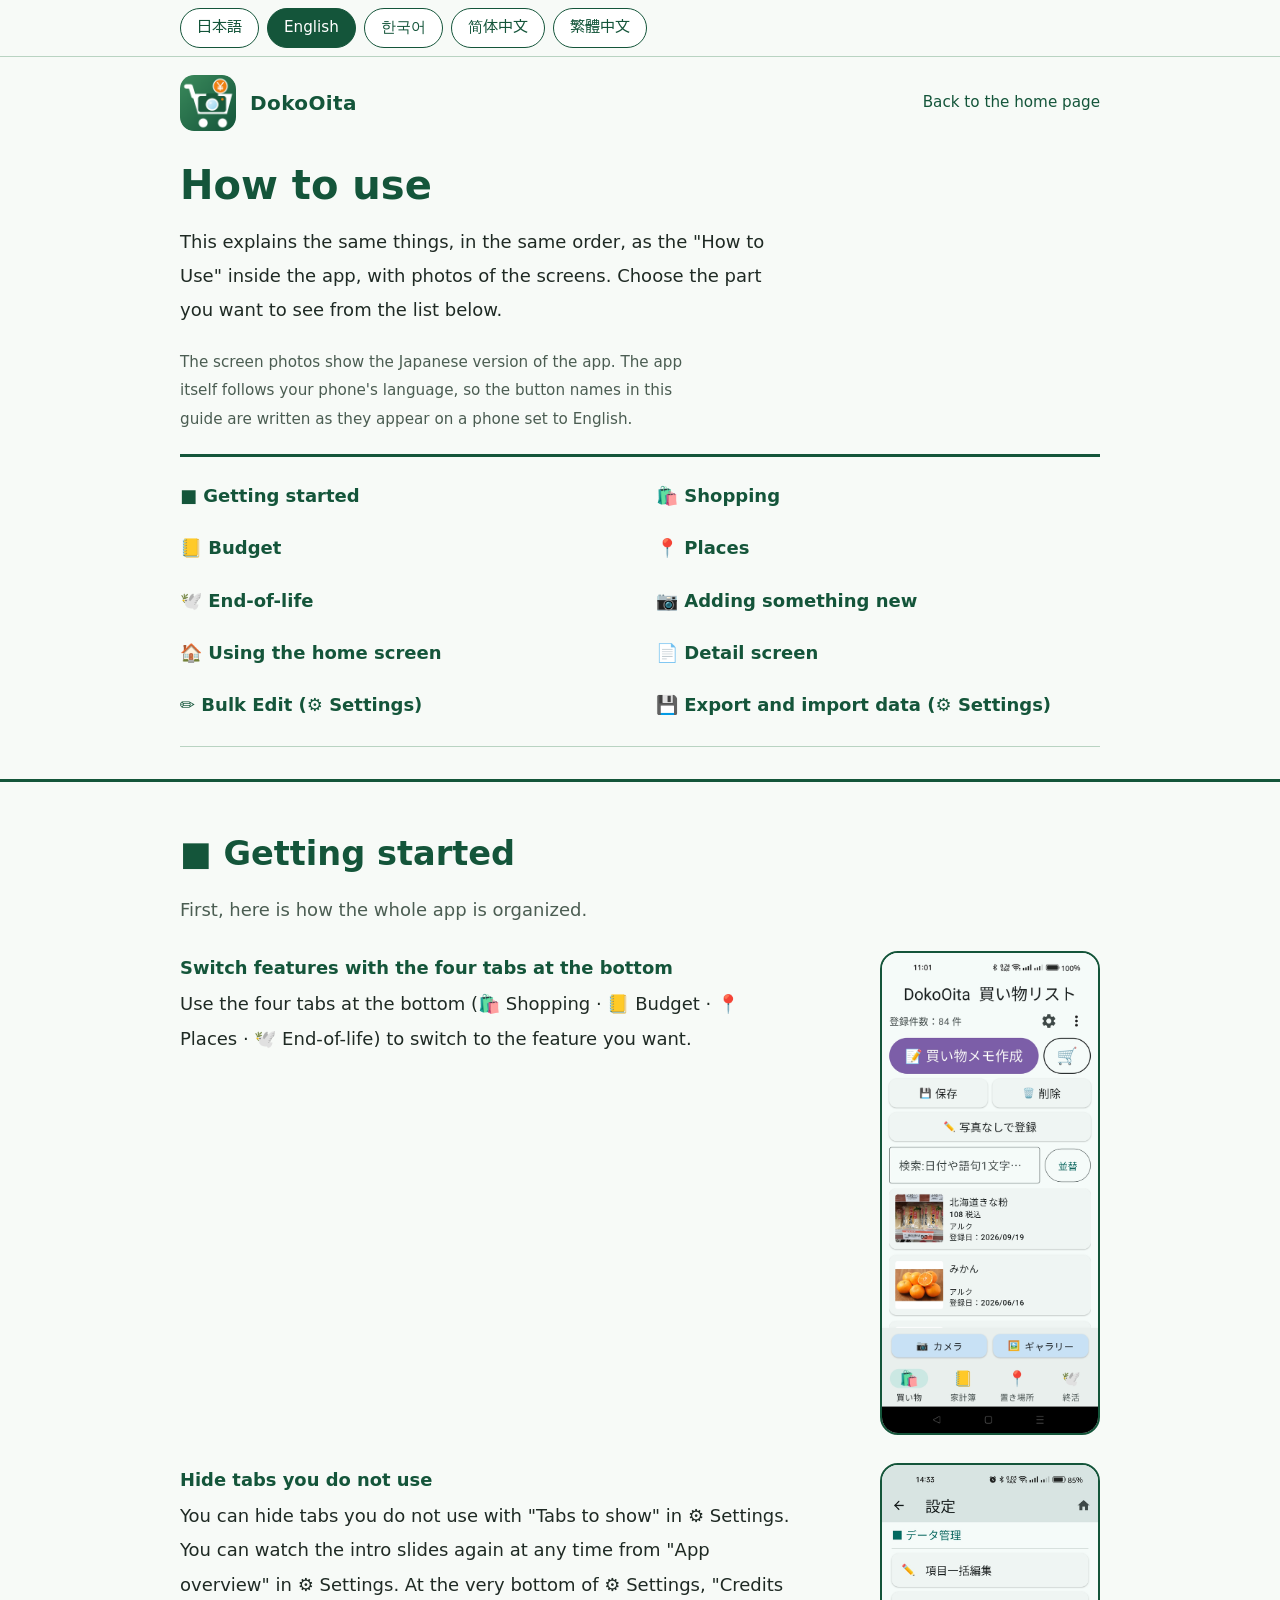
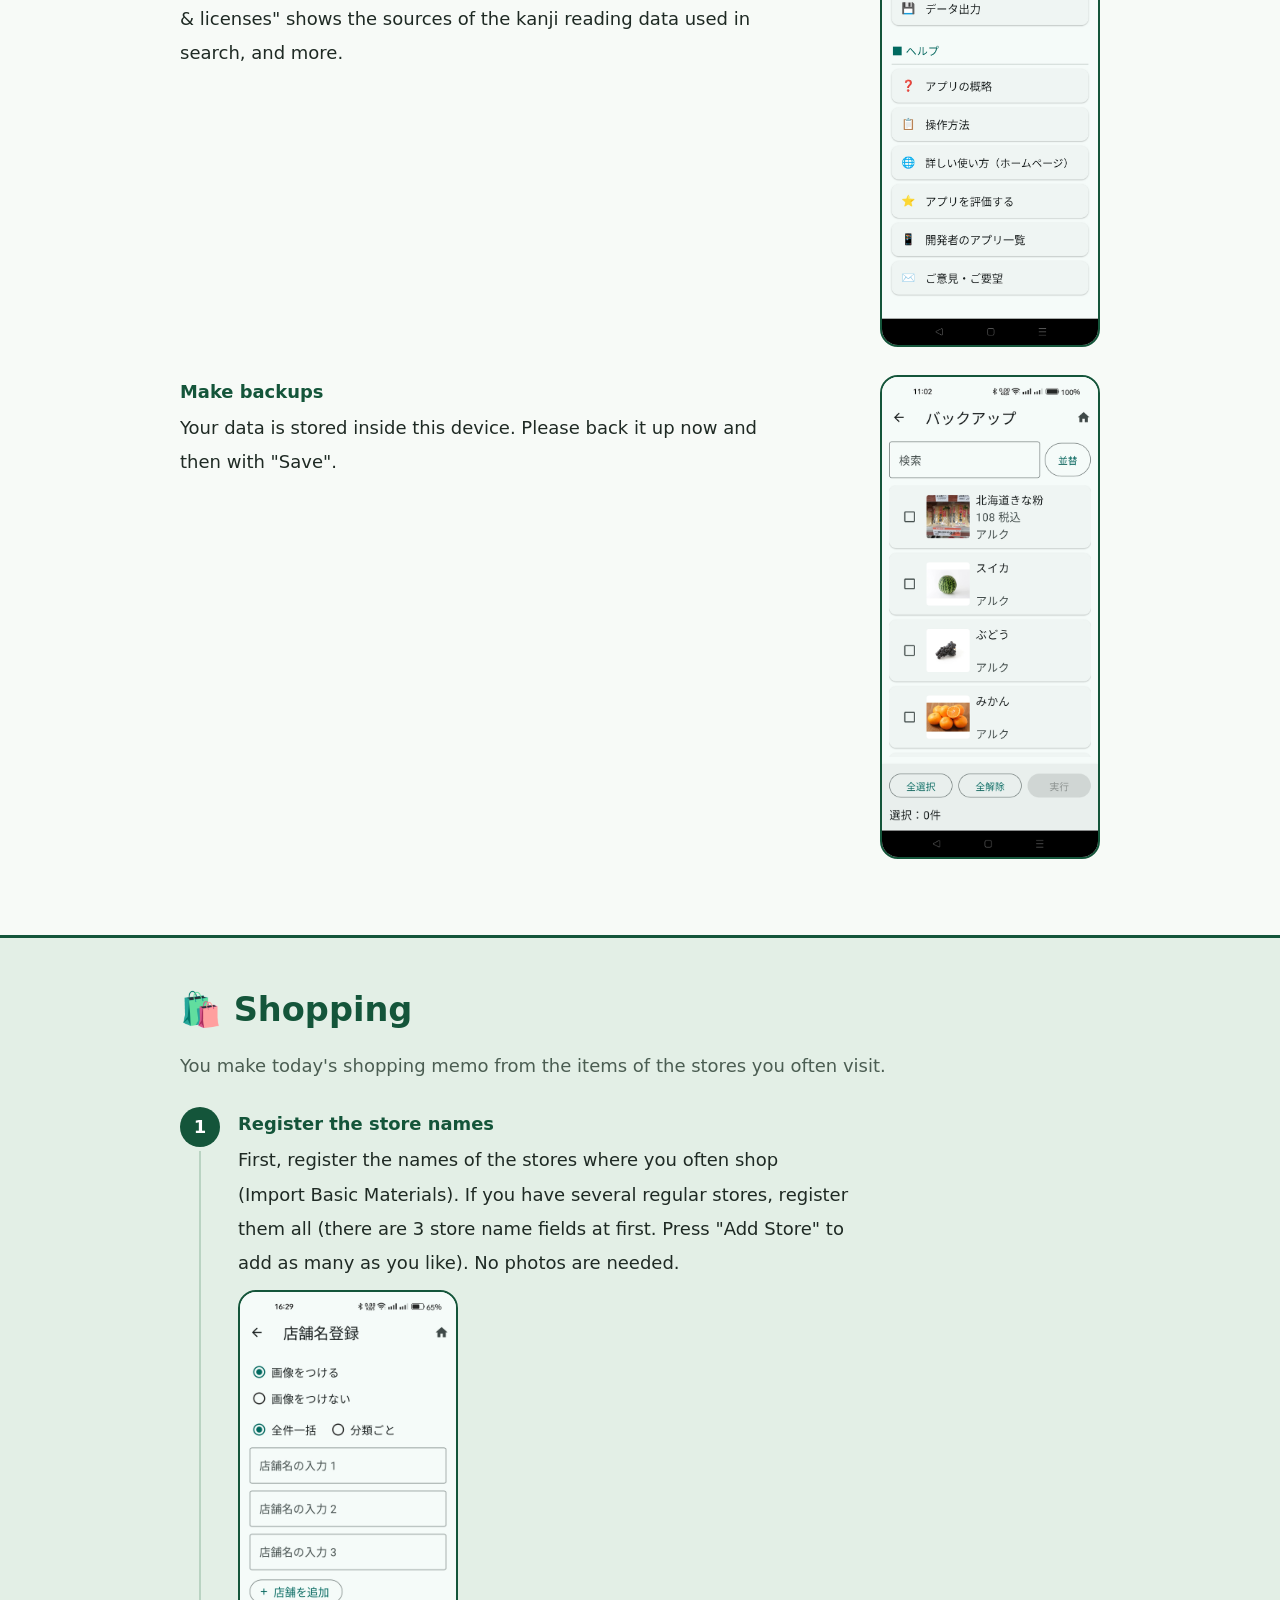
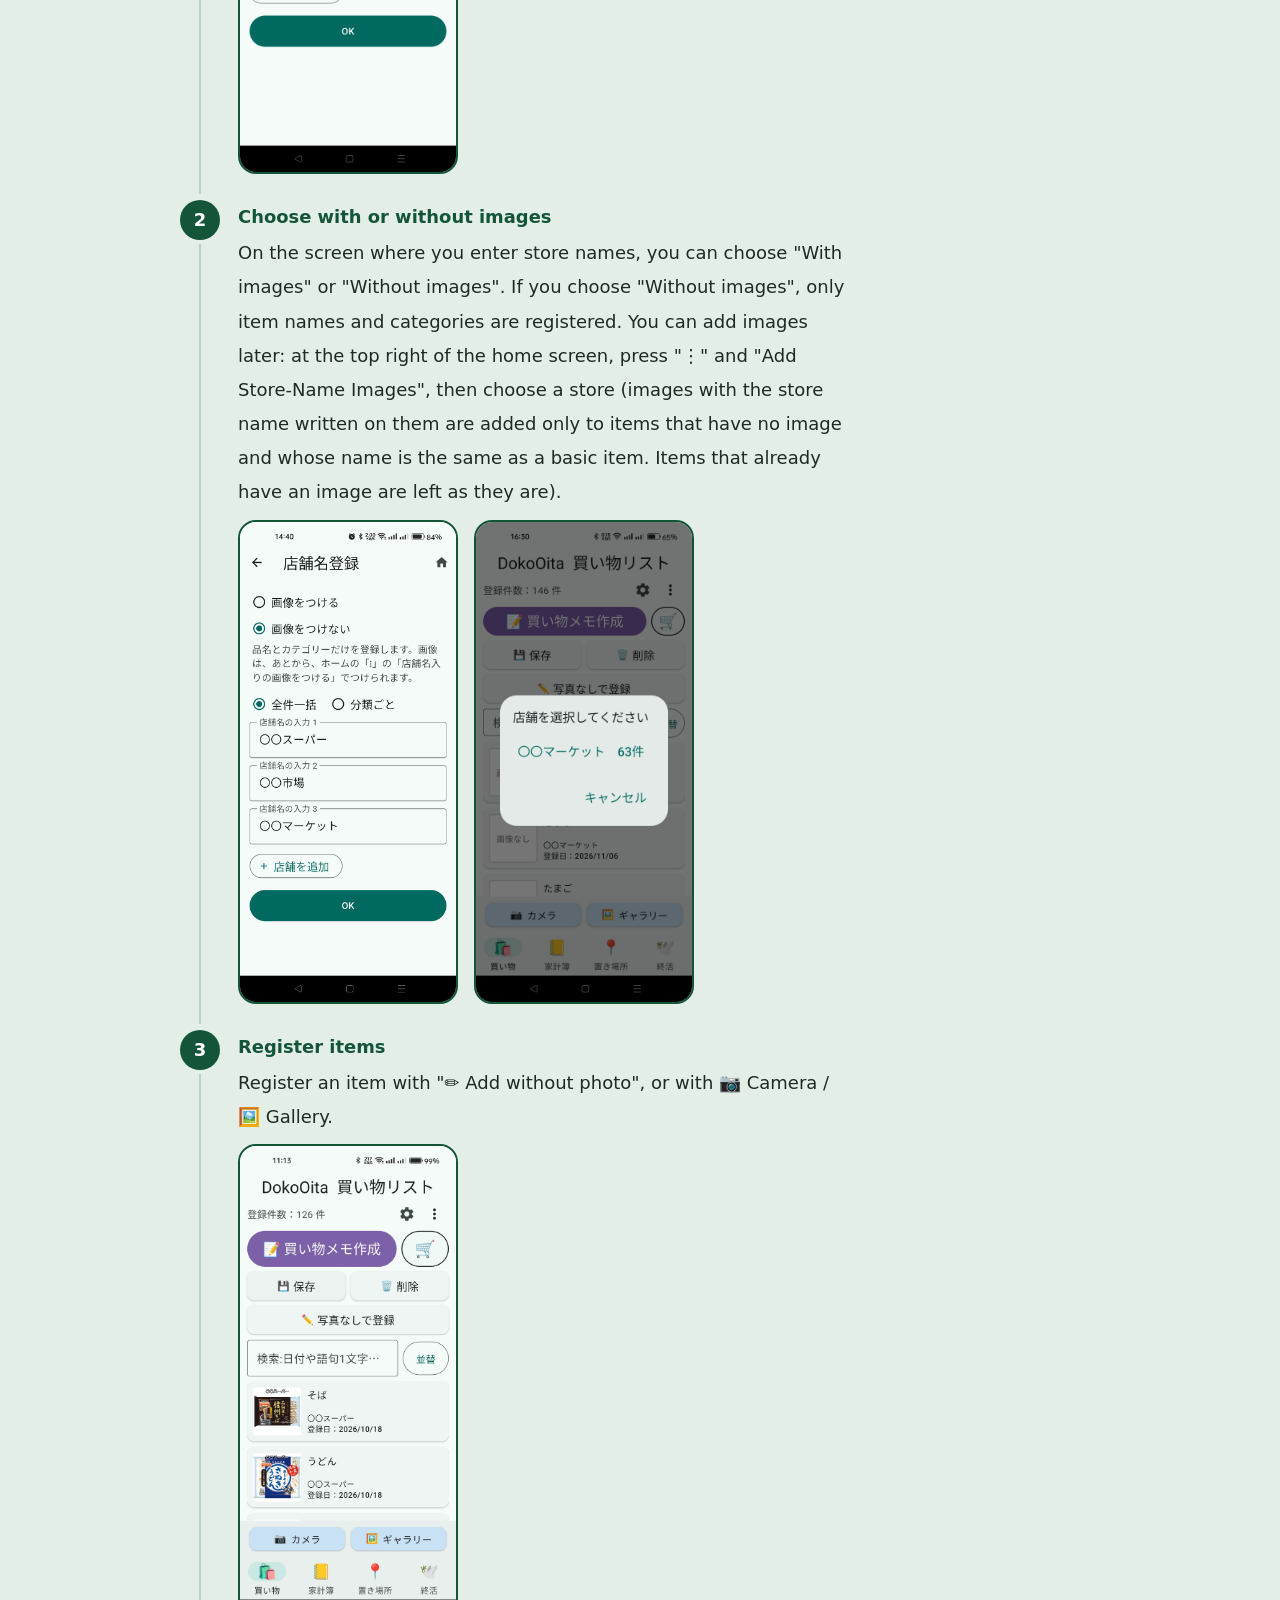
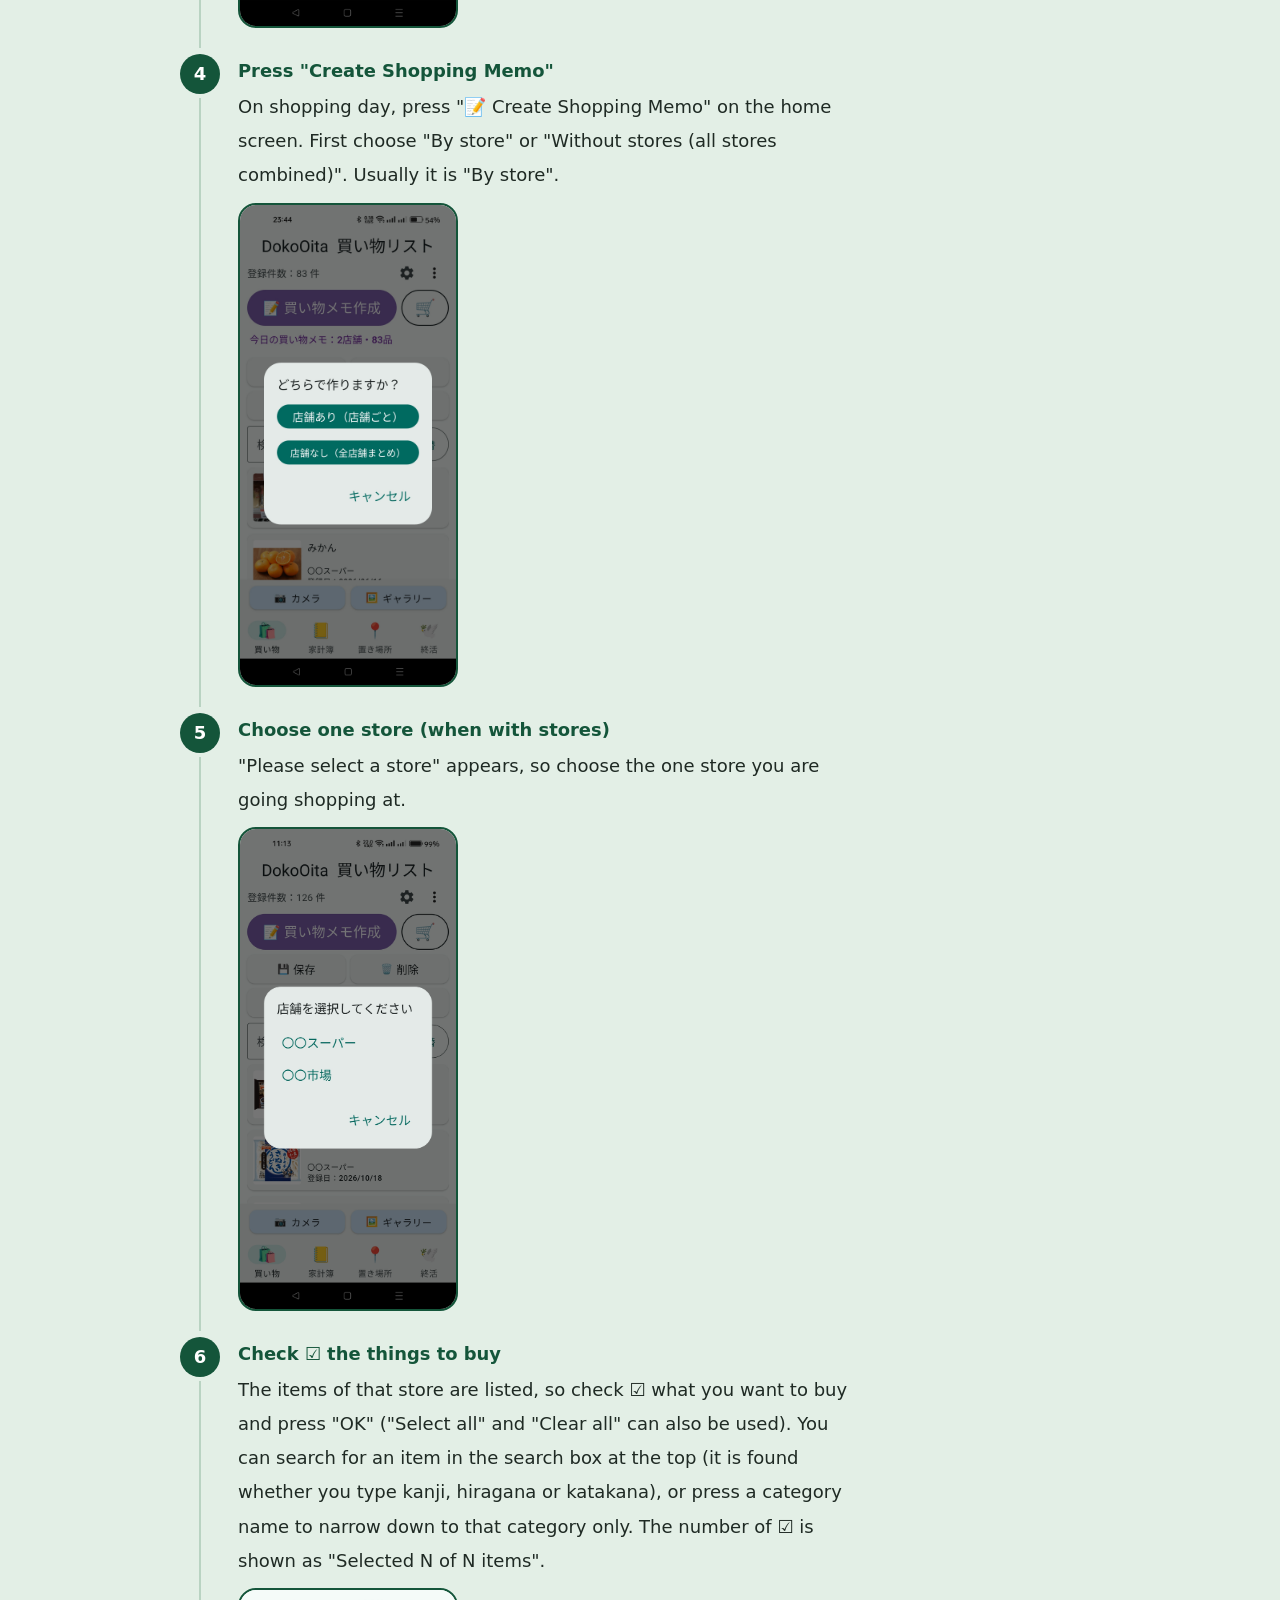
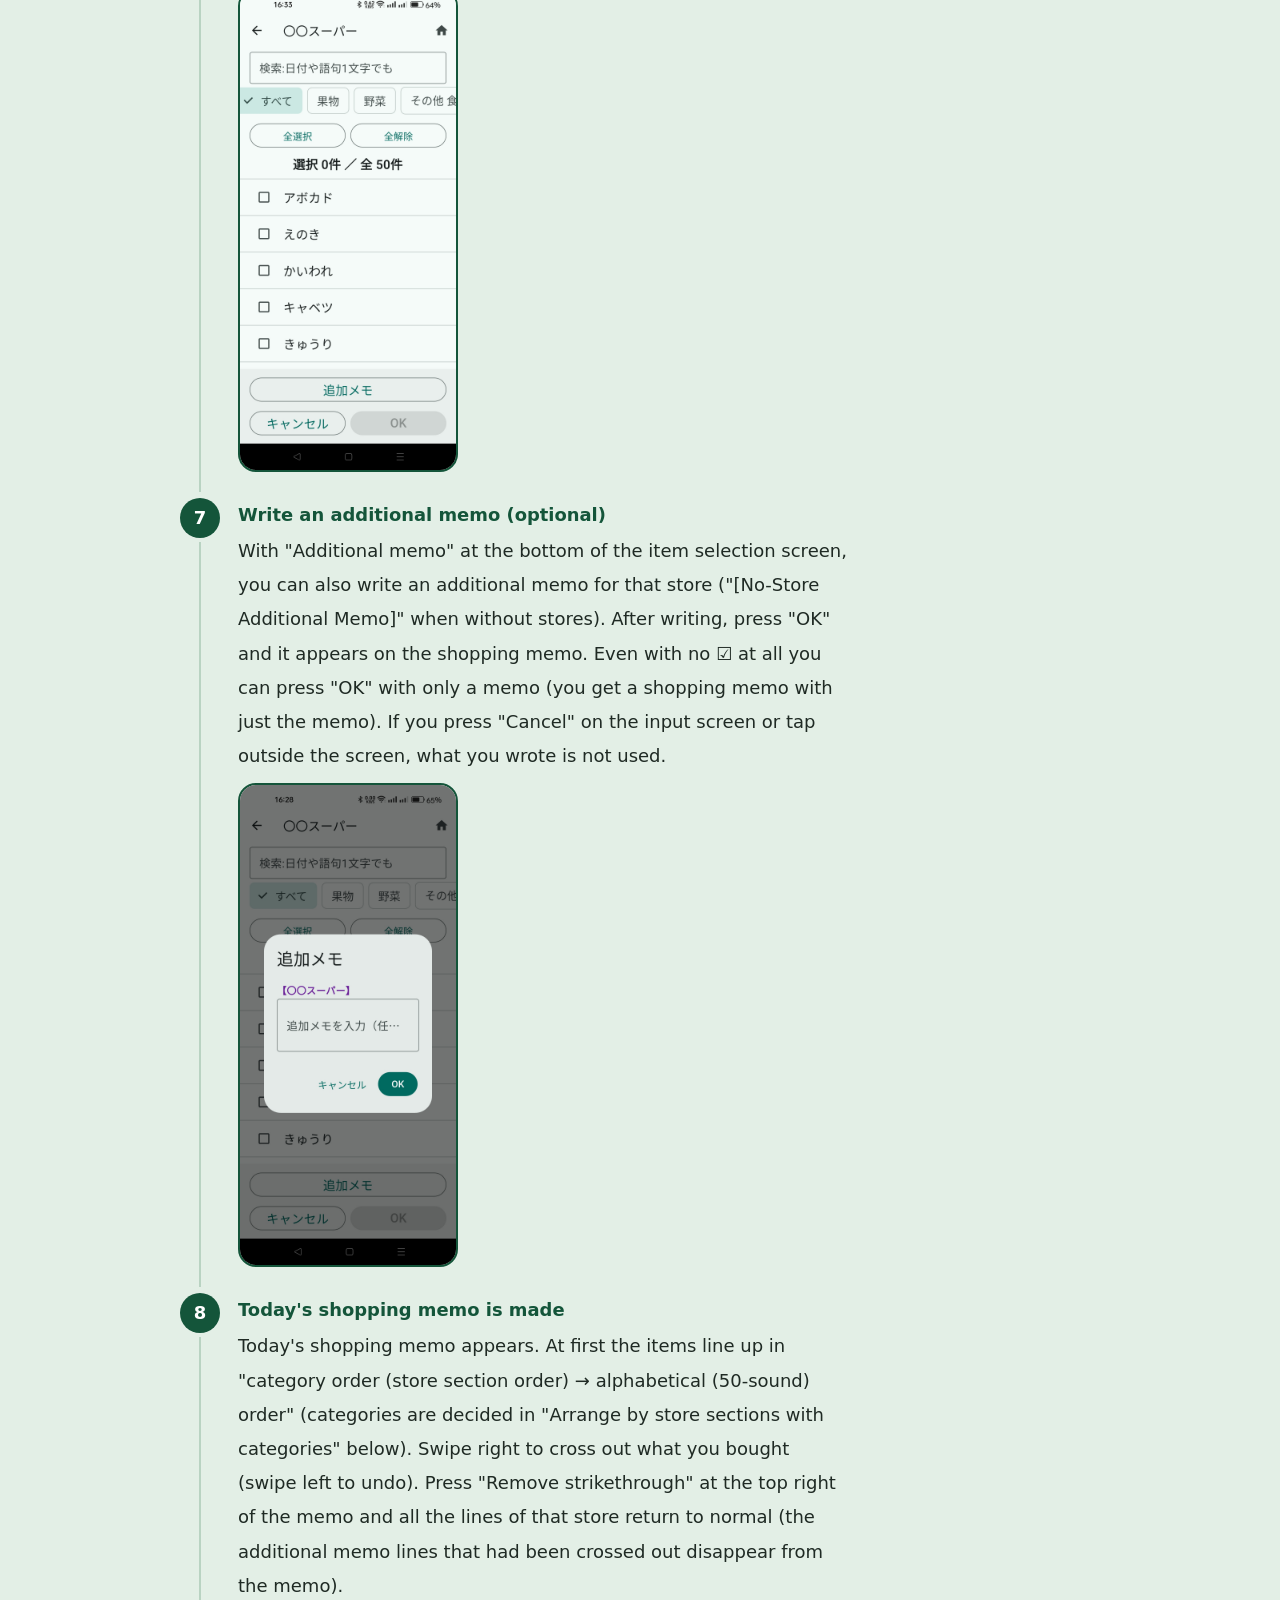
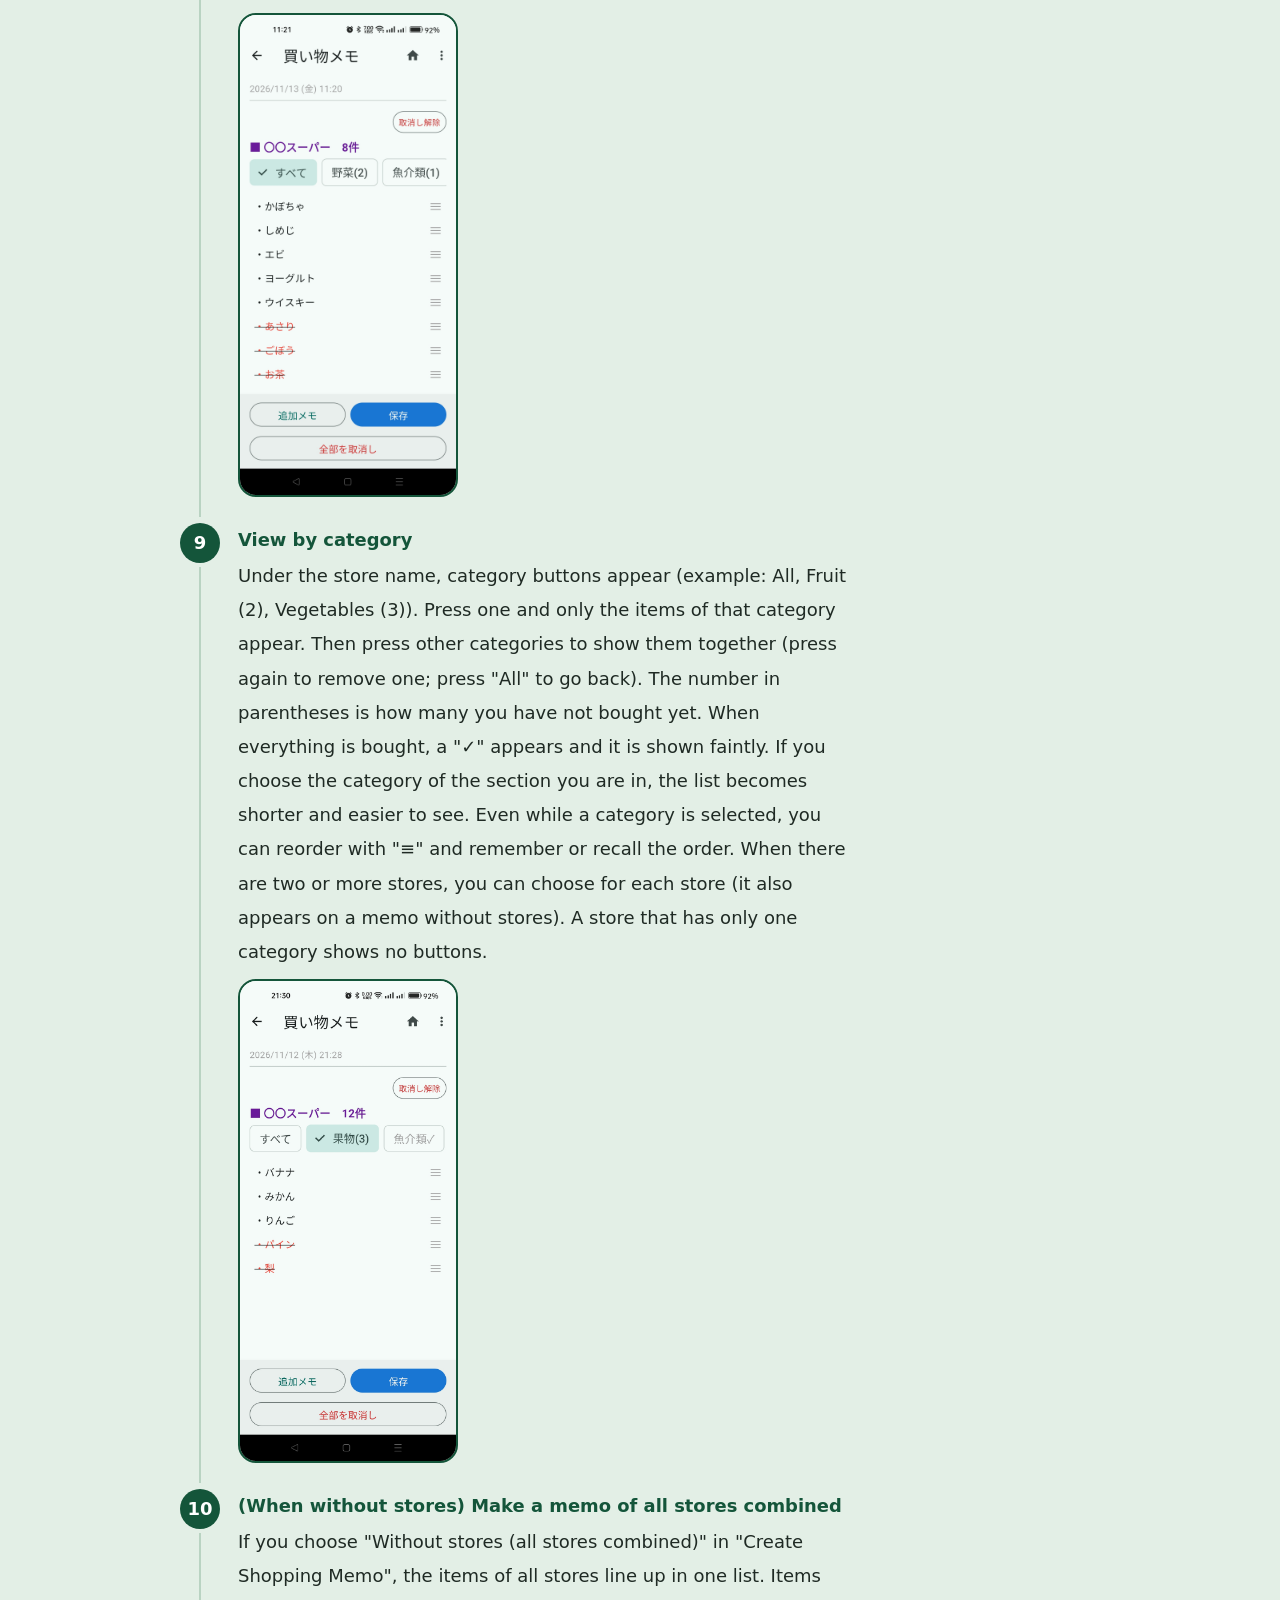
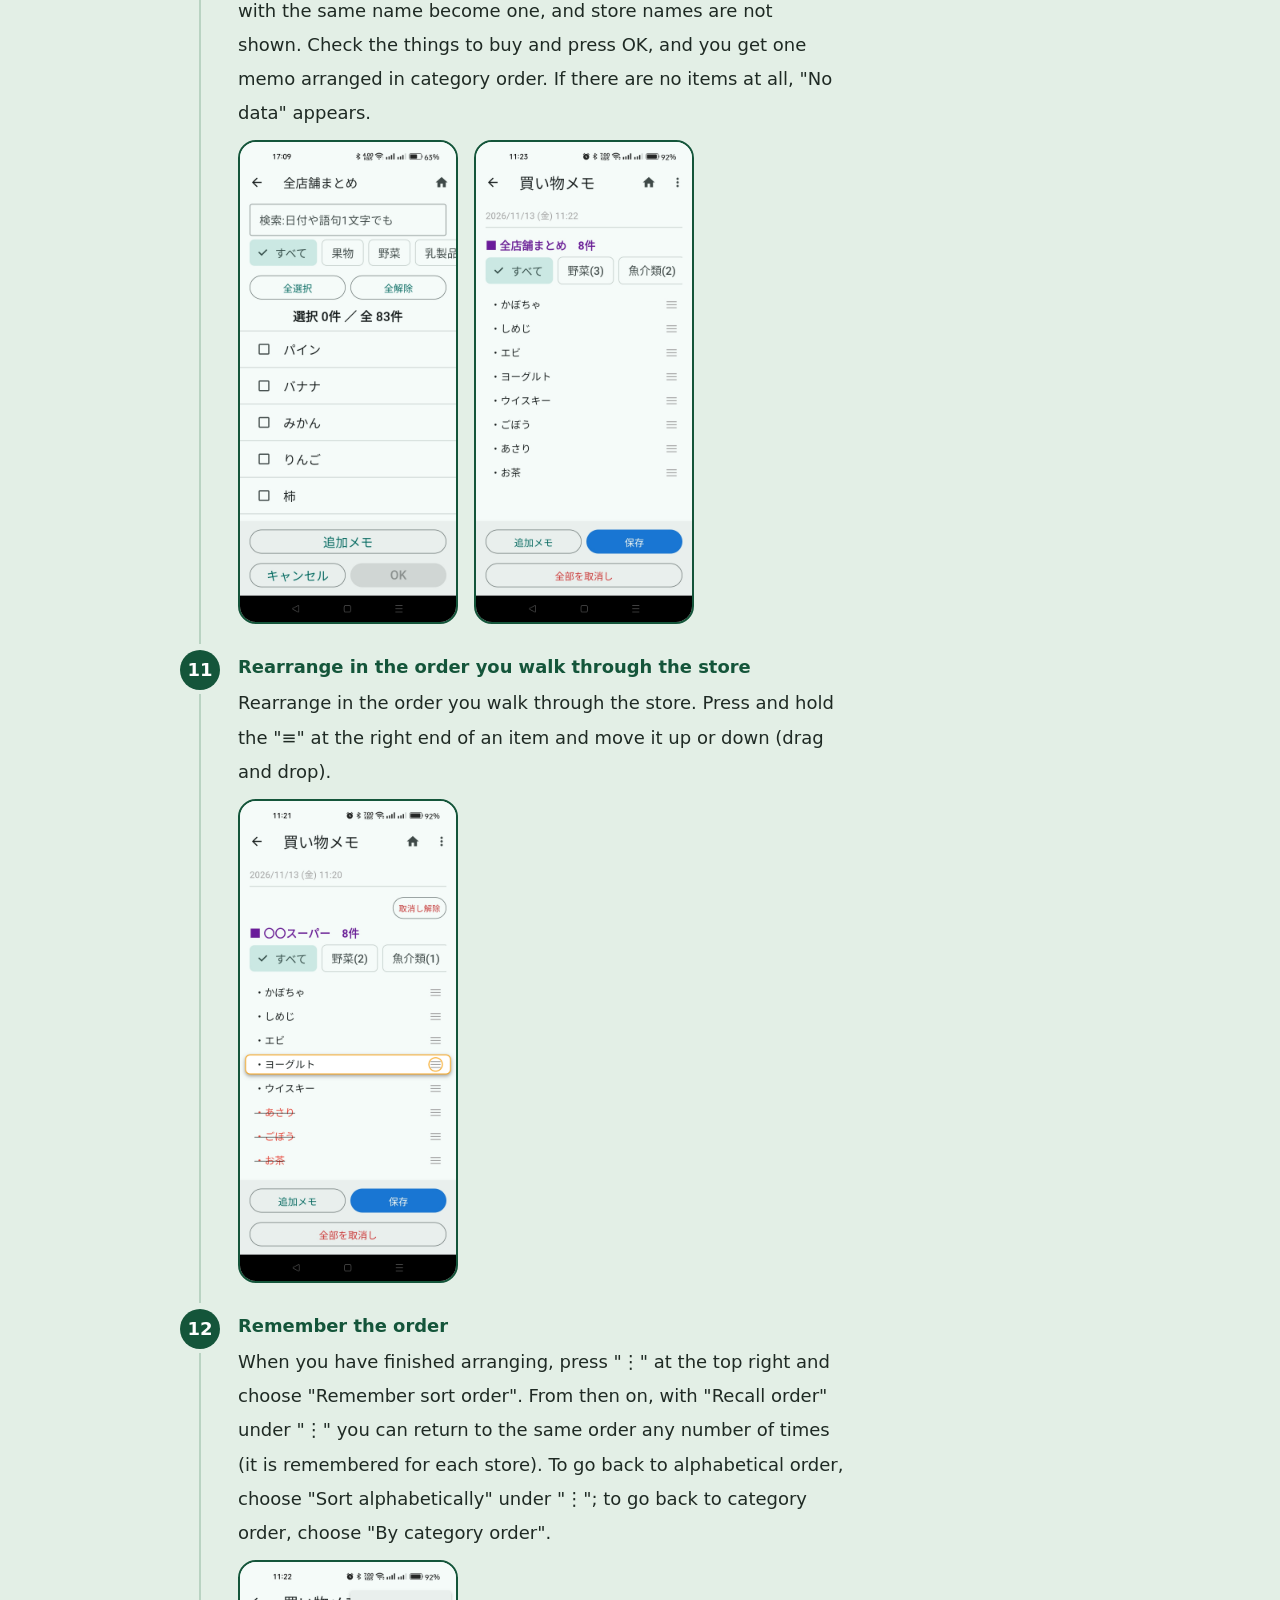
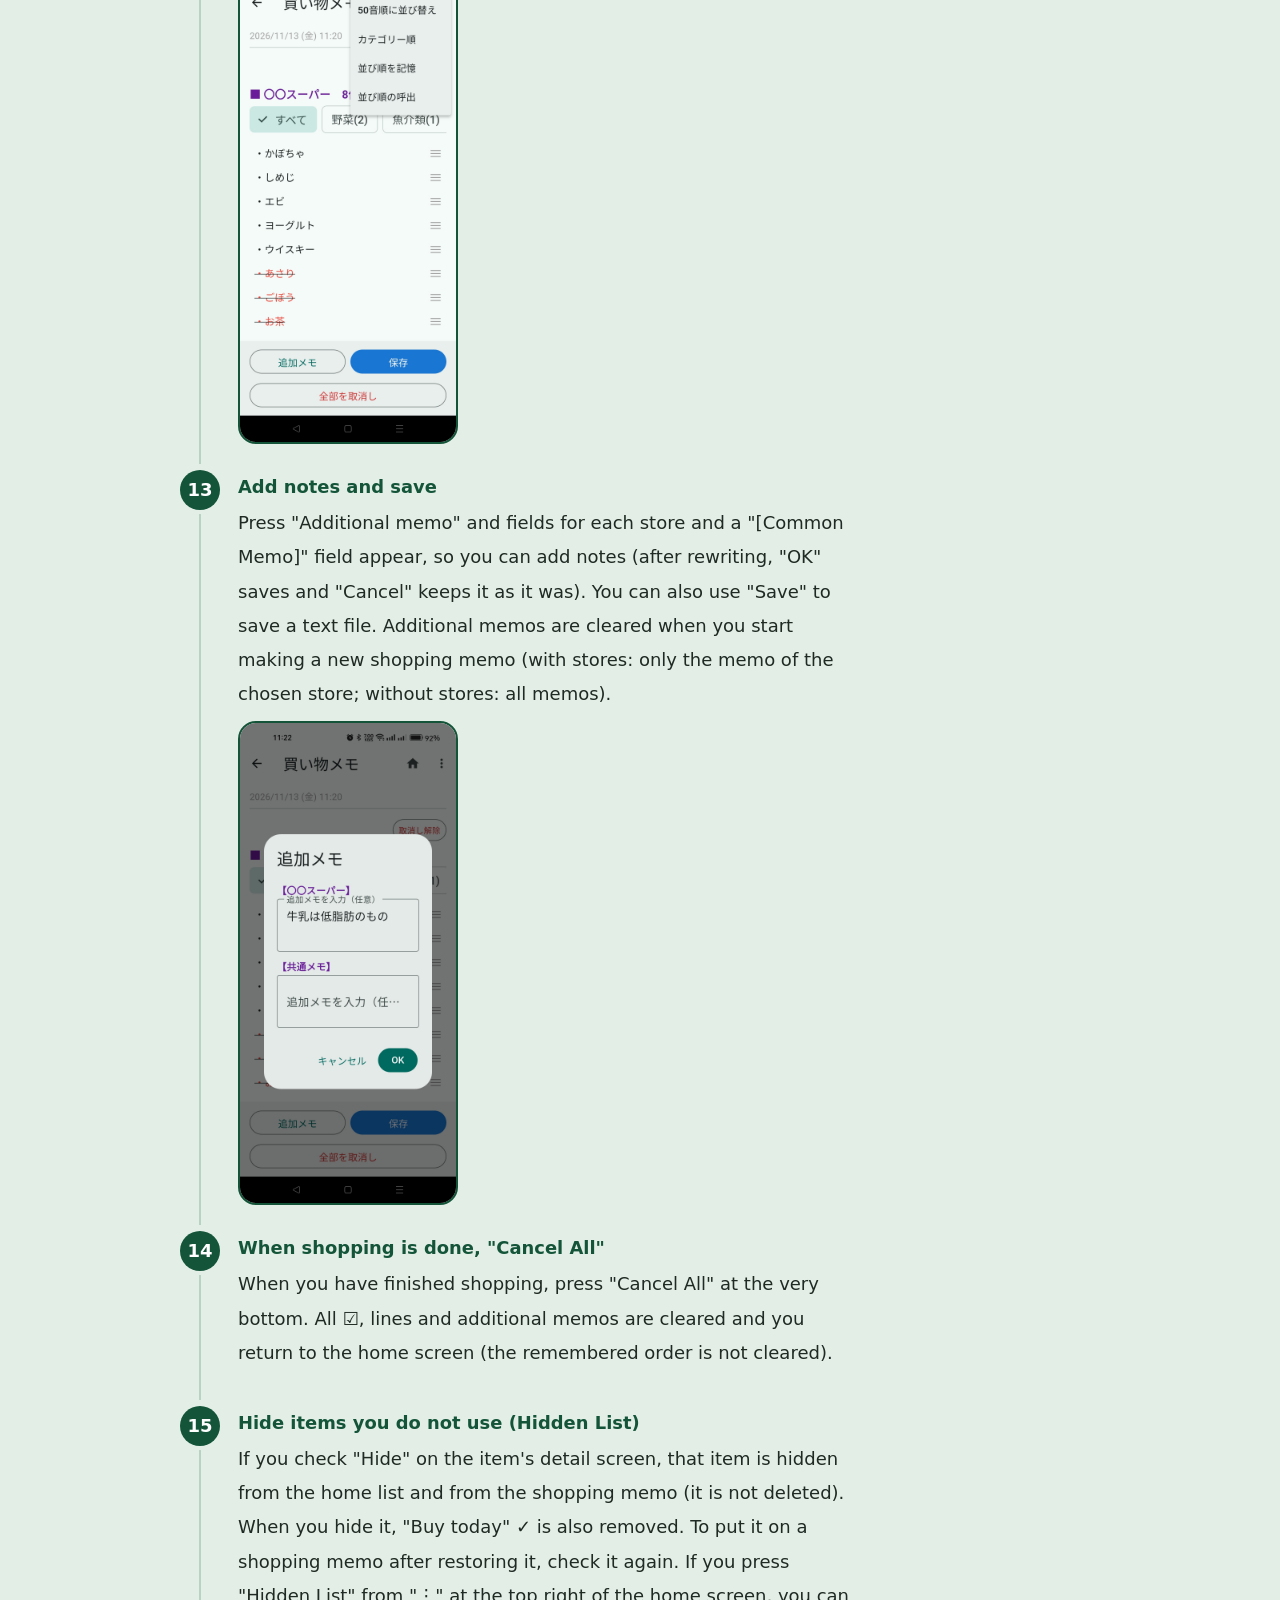
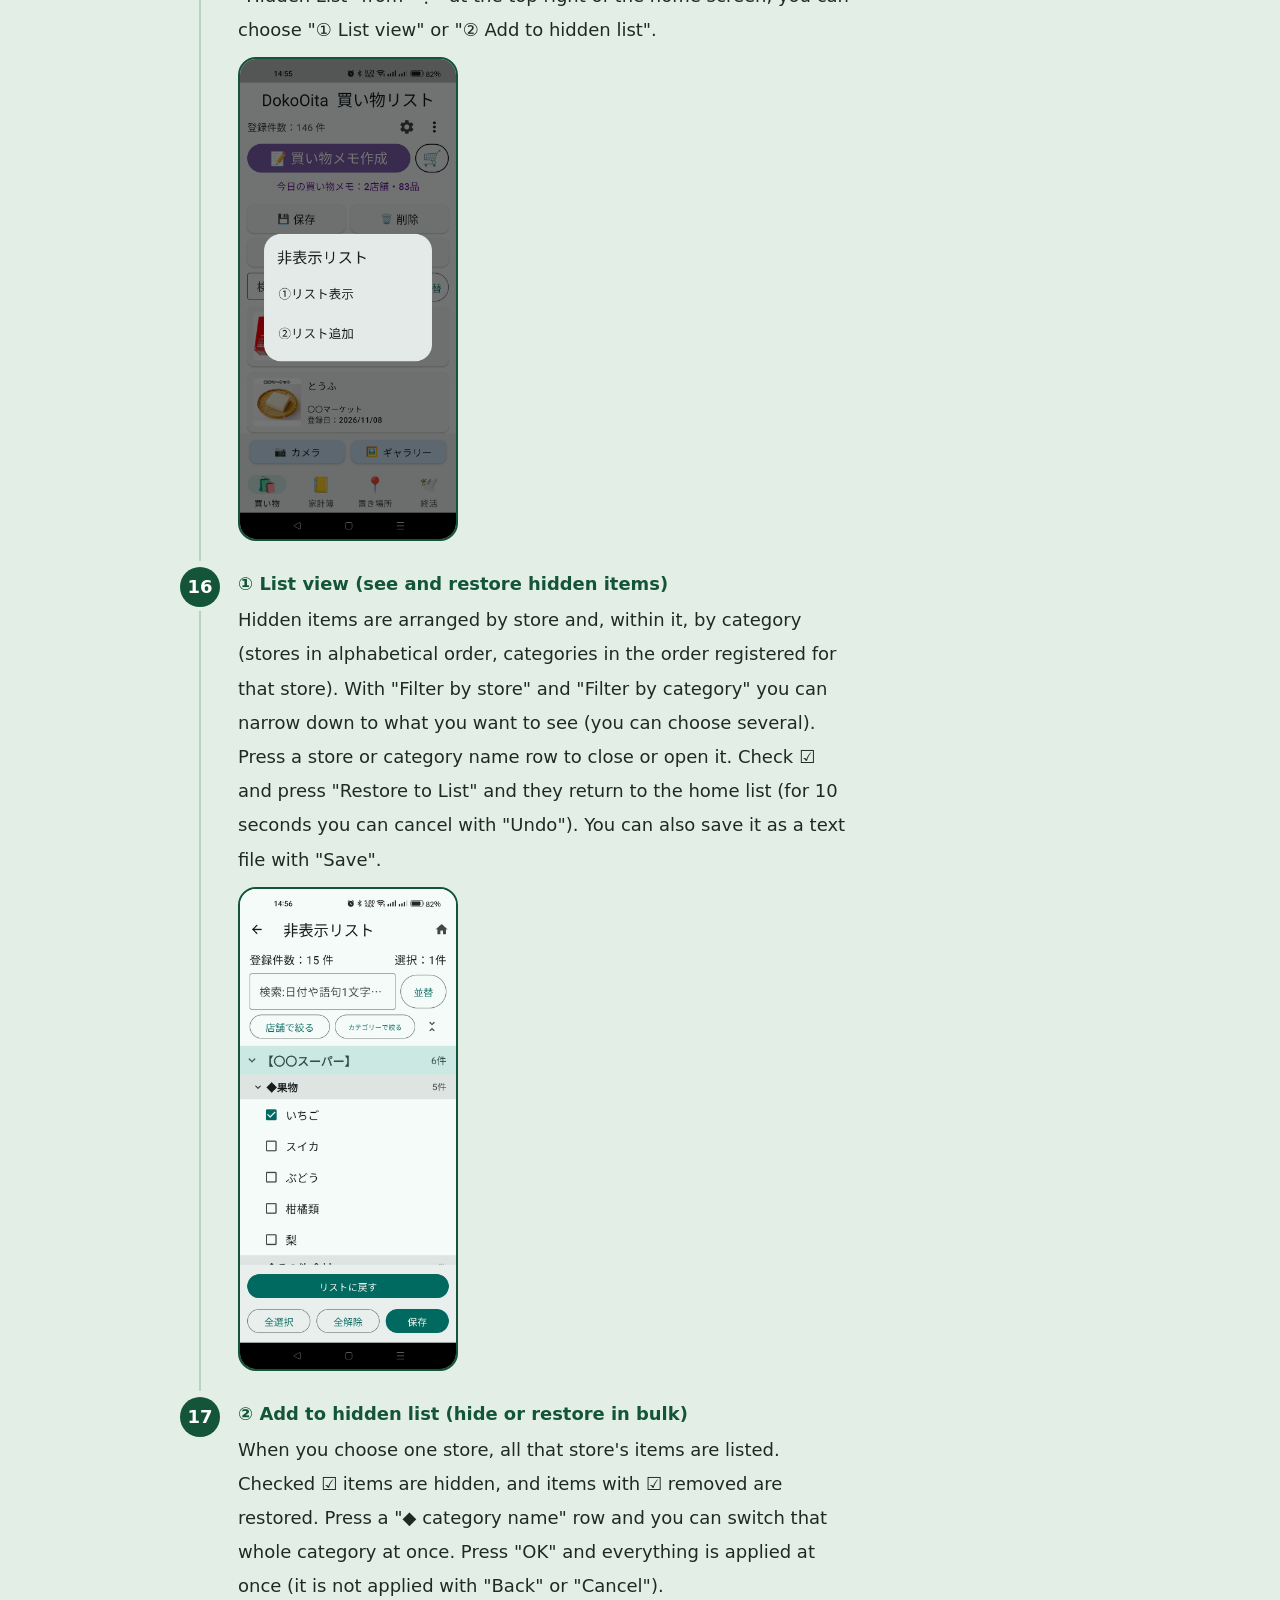
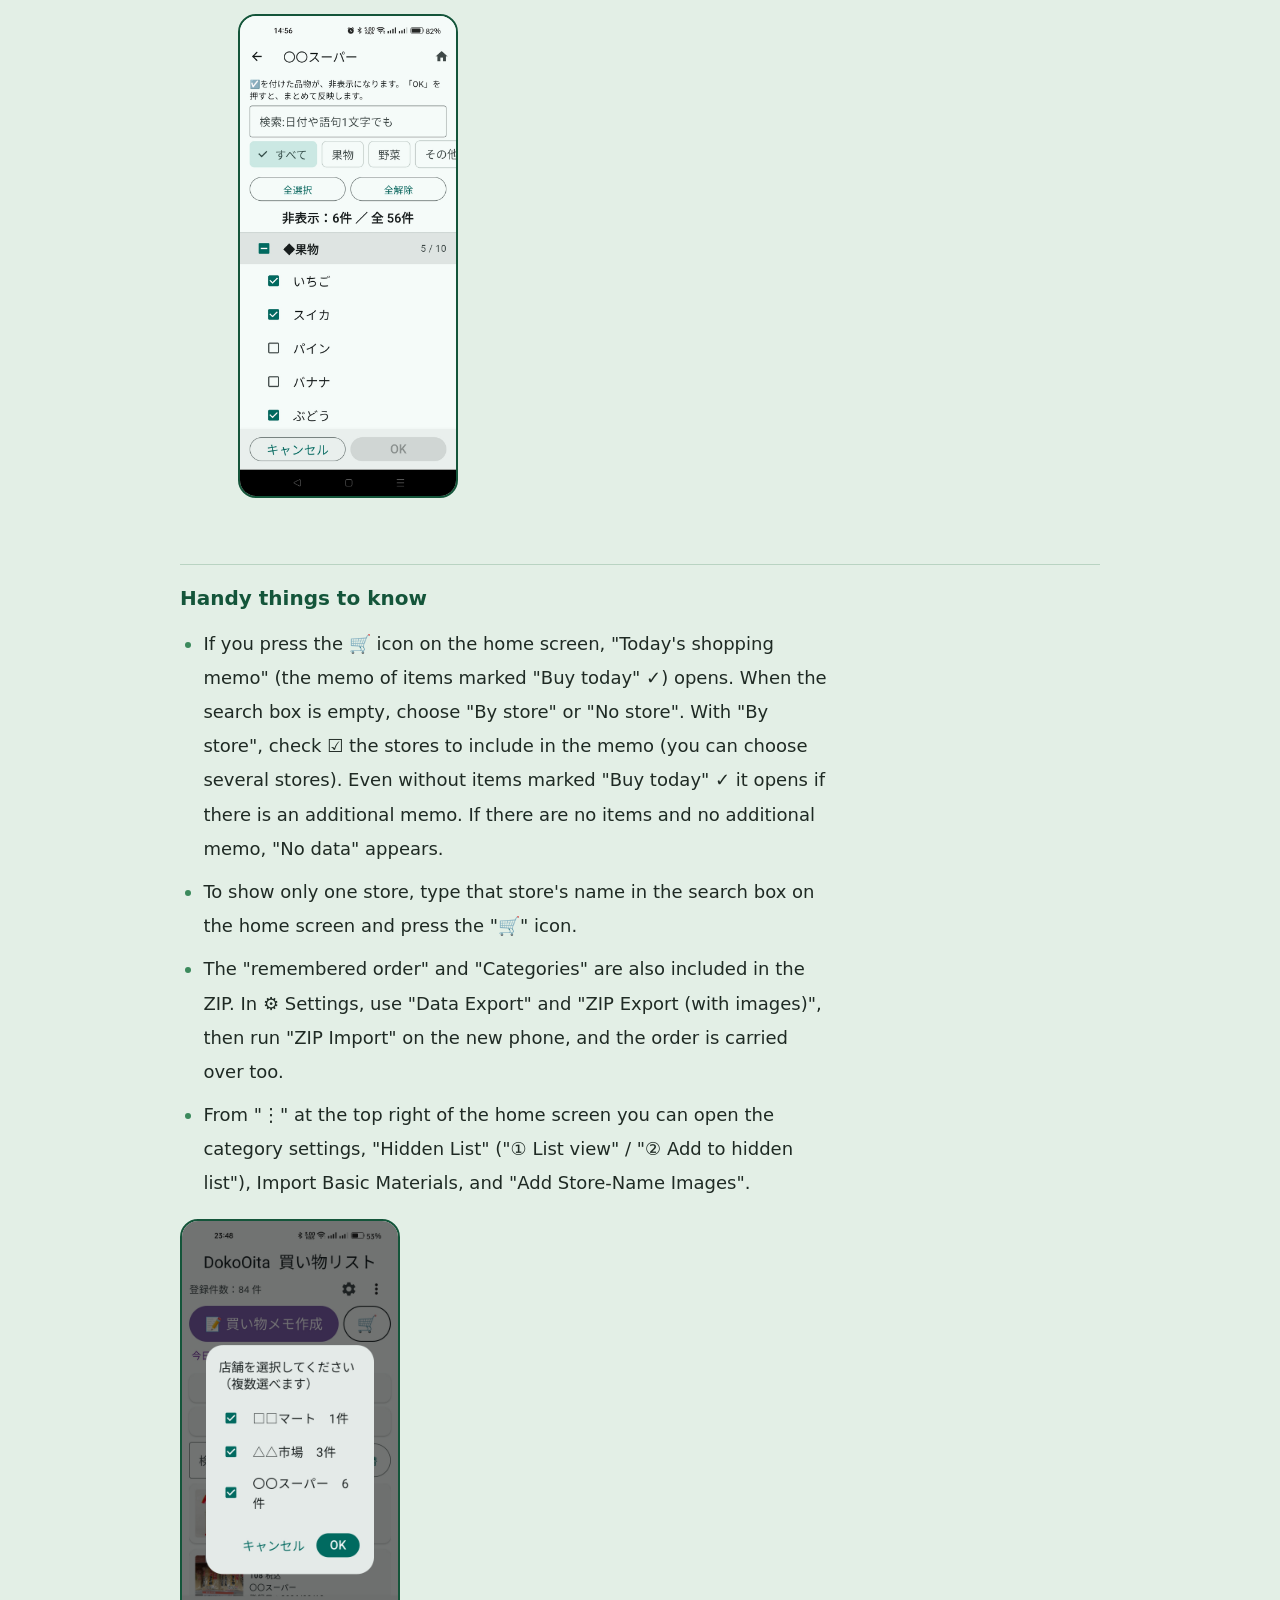
==== commit 2d39f4b3: "Add files via upload" ====
--- a/guide.html
+++ b/guide.html
@@ -46,7 +46,7 @@
 <li><div class="gtxt" data-l="ja" lang="ja"><b>買う物に☑を付ける</b>そのお店の品物が並ぶので、買う物に☑を付けて「OK」を押します（「全選択」「全解除」も使えます）。上の検索窓で品物を探したり（漢字・ひらがな・カタカナのどれでも見つかります）、カテゴリーの名前を押して、そのカテゴリーだけに絞ったりもできます。「選択〇件／全〇件」で、☑の数が分かります。</div><div class="gtxt" data-l="en" lang="en"><b>Check ☑ the things to buy</b>The items of that store are listed, so check ☑ what you want to buy and press "OK" ("Select all" and "Clear all" can also be used). You can search for an item in the search box at the top (it is found whether you type kanji, hiragana or katakana), or press a category name to narrow down to that category only. The number of ☑ is shown as "Selected N of N items".</div><div class="gtxt" data-l="ko" lang="ko"><b>살 물건에 ☑를 한다</b>그 매장의 품목이 나열되면 살 물건에 ☑를 하고 "확인"을 누릅니다("모두 선택"・"모두 해제"도 사용할 수 있습니다). 위의 검색창에서 품목을 찾거나(한자・히라가나・가타카나 어느 쪽으로도 찾을 수 있습니다), 카테고리 이름을 눌러 그 카테고리만 골라 볼 수도 있습니다. "선택 N개 / 전체 N개"로 ☑의 수를 알 수 있습니다.</div><div class="gtxt" data-l="zh-Hans" lang="zh-Hans"><b>给要买的东西打☑</b>该商店的商品会排列出来，给要买的东西打☑，然后按“确定”（也可以用“全选”“取消全选”）。可以在上面的搜索框里查找商品（用汉字・平假名・片假名哪种都能找到），也可以按分类名称，只筛选出那个分类。“已选 N 件 / 共 N 件”可以看到☑的数量。</div><div class="gtxt" data-l="zh-Hant" lang="zh-Hant"><b>給要買的東西打☑</b>該商店的商品會排列出來，給要買的東西打☑，然後按「確定」（也可以用「全選」「取消全選」）。可以在上面的搜尋框裡搜尋商品（用漢字・平假名・片假名哪種都能找到），也可以按分類名稱，只篩選出那個分類。「已選 N 件 / 共 N 件」可以看到☑的數量。</div><div class="shots"><figure class="shot"><img alt="品物を選ぶ画面（☑・全選択・全解除・OK が見える）" data-alt-ja="品物を選ぶ画面（☑・全選択・全解除・OK が見える）" data-alt-en="Item selection screen (☑, &quot;Select all&quot;, &quot;Clear all&quot; and &quot;OK&quot; are visible)" data-alt-ko="품목을 고르는 화면(☑・&quot;모두 선택&quot;・&quot;모두 해제&quot;・&quot;확인&quot;이 보입니다)" data-alt-zh-Hans="选择商品的画面（可以看到☑・“全选”・“取消全选”・“确定”）" data-alt-zh-Hant="選擇商品的畫面（可以看到☑・「全選」・「取消全選」・「確定」）" loading="lazy" src="images/s07_item_select.png"/></figure></div></li>
 <li><div class="gtxt" data-l="ja" lang="ja"><b>追加メモを書く（任意）</b>品物を選ぶ画面の下の「追加メモ」で、そのお店の追加メモも書けます（店舗なしのときは「店舗なし追加メモ」）。書いたあと、「OK」を押すと、買い物メモに載ります。☑が1つもなくても、メモだけで「OK」を押せます（メモだけの買い物メモができます）。入力の画面で「キャンセル」を押したり、画面の外を押したりすると、書いたメモは使われません。</div><div class="gtxt" data-l="en" lang="en"><b>Write an additional memo (optional)</b>With "Additional memo" at the bottom of the item selection screen, you can also write an additional memo for that store ("[No-Store Additional Memo]" when without stores). After writing, press "OK" and it appears on the shopping memo. Even with no ☑ at all you can press "OK" with only a memo (you get a shopping memo with just the memo). If you press "Cancel" on the input screen or tap outside the screen, what you wrote is not used.</div><div class="gtxt" data-l="ko" lang="ko"><b>추가 메모를 쓴다(선택)</b>품목을 고르는 화면 아래의 "추가 메모"로 그 매장의 추가 메모도 쓸 수 있습니다(매장 없음일 때는 "매장 없음 추가 메모"). 쓴 뒤 "확인"을 누르면 쇼핑 메모에 실립니다. ☑가 하나도 없어도 메모만으로 "확인"을 누를 수 있습니다(메모만 있는 쇼핑 메모가 만들어집니다). 입력 화면에서 "취소"를 누르거나 화면 바깥을 누르면 쓴 메모는 사용되지 않습니다.</div><div class="gtxt" data-l="zh-Hans" lang="zh-Hans"><b>写附加备注（可选）</b>在选择商品的画面下方的“附加备注”里，也可以写该商店的附加备注（不分店铺时是“无店铺附加备注”）。写完后按“确定”，就会出现在购物备忘里。即使一个☑都没有，也可以只带备注按“确定”（会生成只有备注的购物备忘）。在输入画面按“取消”或点击画面外面，写的备注不会被使用。</div><div class="gtxt" data-l="zh-Hant" lang="zh-Hant"><b>寫附加備註（可選）</b>在選擇商品的畫面下方的「附加備註」裡，也可以寫該商店的附加備註（不分店鋪時是「無店家附加備註」）。寫完後按「確定」，就會出現在購物備忘裡。即使一個☑都沒有，也可以只帶備註按「確定」（會生成只有備註的購物備忘）。在輸入畫面按「取消」或點選畫面外面，寫的備註不會被使用。</div><div class="shots"><figure class="shot"><img alt="品物を選ぶ画面の「追加メモ」を押した画面（入力欄と「キャンセル」「OK」）" data-alt-ja="品物を選ぶ画面の「追加メモ」を押した画面（入力欄と「キャンセル」「OK」）" data-alt-en="Screen after pressing &quot;Additional memo&quot; on the item selection screen (input field, &quot;Cancel&quot; and &quot;OK&quot;)" data-alt-ko="품목을 고르는 화면에서 &quot;추가 메모&quot;를 누른 화면(입력란과 &quot;취소&quot;・&quot;확인&quot;)" data-alt-zh-Hans="在选择商品的画面按下“附加备注”后的画面（输入栏和“取消”“确定”）" data-alt-zh-Hant="在選擇商品的畫面按下「附加備註」後的畫面（輸入欄和「取消」「確定」）" loading="lazy" src="images/s49_checklist_memo.png"/></figure></div></li>
 <li><div class="gtxt" data-l="ja" lang="ja"><b>今日の買い物メモができる</b>今日の買い物メモが出来ます。品物は、はじめ「カテゴリーの順（売り場の順）→50音順」に並びます（カテゴリーは、下の「カテゴリーで売り場の順に整える」で決めます）。買った物は、右になぞって線で消します（左になぞると戻ります）。メモの右上の「取消し解除」を押すと、そのお店の線がすべて元に戻ります（線を引いた追加メモの行は、メモから消えます）。</div><div class="gtxt" data-l="en" lang="en"><b>Today's shopping memo is made</b>Today's shopping memo appears. At first the items line up in "category order (store section order) → alphabetical (50-sound) order" (categories are decided in "Arrange by store sections with categories" below). Swipe right to cross out what you bought (swipe left to undo). Press "Remove strikethrough" at the top right of the memo and all the lines of that store return to normal (the additional memo lines that had been crossed out disappear from the memo).</div><div class="gtxt" data-l="ko" lang="ko"><b>오늘의 쇼핑 메모가 완성된다</b>오늘의 쇼핑 메모가 만들어집니다. 품목은 처음에 "카테고리 순서(매장 코너 순서)→가나다 순"으로 정렬됩니다(카테고리는 아래의 "카테고리로 매장 코너 순서에 맞춘다"에서 정합니다). 산 물건은 오른쪽으로 밀어 줄을 그어 지웁니다(왼쪽으로 밀면 되돌아옵니다). 메모 오른쪽 위의 "취소선 해제"를 누르면 그 매장의 줄이 모두 원래대로 돌아갑니다(줄을 그은 추가 메모 줄은 메모에서 사라집니다).</div><div class="gtxt" data-l="zh-Hans" lang="zh-Hans"><b>做好今天的购物备忘</b>今天的购物备忘就做好了。商品一开始按“分类的顺序（卖场的顺序）→五十音顺序”排列（分类在下面的“用分类按卖场顺序整理”里设定）。买到的东西向右滑动划线消掉（向左滑动可恢复）。按备忘右上角的“撤销删除线”，该商店所有的划线都会恢复原状（划了线的附加备注行，会从备忘中消失）。</div><div class="gtxt" data-l="zh-Hant" lang="zh-Hant"><b>做好今天的購物備忘</b>今天的購物備忘就做好了。商品一開始按「分類的順序（賣場的順序）→五十音順序」排列（分類在下面的「用分類按賣場順序整理」裡設定）。買到的東西向右滑動劃線消掉（向左滑動可恢復）。按備忘右上角的「撤銷刪除線」，該商店所有的劃線都會恢復原狀（劃了線的附加備註行，會從備忘中消失）。</div><div class="shots"><figure class="shot"><img alt="今日の買い物メモ（何個かを線で消した状態）" data-alt-ja="今日の買い物メモ（何個かを線で消した状態）" data-alt-en="Today&#x27;s shopping memo (with some items crossed out)" data-alt-ko="오늘의 쇼핑 메모(몇 개를 줄로 지운 상태)" data-alt-zh-Hans="今天的购物备忘（划掉了几个商品的状态）" data-alt-zh-Hant="今天的購物備忘（劃掉了幾個商品的狀態）" loading="lazy" src="images/s08_memo_checked.png"/></figure></div></li>
-<li><div class="gtxt" data-l="ja" lang="ja"><b>カテゴリーで絞って見る</b>お店の名前の下に、カテゴリーのボタン（例：すべて・果物(2)・野菜(3)）が出ます。押すと、そのカテゴリーの品物だけが出ます（「すべて」で元に戻ります）。かっこの中の数字は、まだ買っていない件数です。全部買うと「✓」が付いて、薄く出ます。いまいる売り場のカテゴリーを選べば、一覧が短くなって見やすくなります。カテゴリーを選んだままでも、「≡」で並べ替えたり、並び順を記憶・呼出したりできます。お店が2つ以上のときは、お店ごとに選べます（店舗なしのメモにも出ます）。カテゴリーが1種類しかないお店には、ボタンは出ません。</div><div class="gtxt" data-l="en" lang="en"><b>View by category</b>Under the store name, category buttons appear (example: All, Fruit (2), Vegetables (3)). Press one and only the items of that category appear (press "All" to go back). The number in parentheses is how many you have not bought yet. When everything is bought, a "✓" appears and it is shown faintly. If you choose the category of the section you are in, the list becomes shorter and easier to see. Even while a category is selected, you can reorder with "≡" and remember or recall the order. When there are two or more stores, you can choose for each store (it also appears on a memo without stores). A store that has only one category shows no buttons.</div><div class="gtxt" data-l="ko" lang="ko"><b>카테고리로 좁혀 본다</b>매장 이름 아래에 카테고리 버튼(예: 전체・과일(2)・채소(3))이 나옵니다. 누르면 그 카테고리의 품목만 나옵니다("전체"로 원래대로 돌아갑니다). 괄호 안의 숫자는 아직 사지 않은 건수입니다. 모두 사면 "✓"가 붙고 흐리게 표시됩니다. 지금 있는 코너의 카테고리를 고르면 목록이 짧아져 보기 쉬워집니다. 카테고리를 고른 채로도 "≡"로 정렬하거나 정렬 순서를 기억・불러올 수 있습니다. 매장이 둘 이상일 때는 매장별로 고를 수 있습니다(매장 없음 메모에도 표시됩니다). 카테고리가 한 종류뿐인 매장에는 버튼이 나오지 않습니다.</div><div class="gtxt" data-l="zh-Hans" lang="zh-Hans"><b>按分类筛选查看</b>在商店名称下面，会出现分类按钮（例：全部・水果(2)・蔬菜(3)）。按一下，就只显示该分类的商品（按“全部”恢复原状）。括号里的数字，是还没买的数量。全部买完后会出现“✓”，并淡淡地显示。选择自己所在卖场的分类，列表就会变短，更容易看。选着分类时，也可以用“≡”排序，以及记住・恢复排列顺序。有两家以上商店时，可以按商店分别选择（不分店铺的备忘里也会出现）。只有一种分类的商店，不会出现按钮。</div><div class="gtxt" data-l="zh-Hant" lang="zh-Hant"><b>按分類篩選檢視</b>在商店名稱下面，會出現分類按鈕（例：全部・水果(2)・蔬菜(3)）。按一下，就只顯示該分類的商品（按「全部」恢復原狀）。括號裡的數字，是還沒買的數量。全部買完後會出現「✓」，並淡淡地顯示。選擇自己所在賣場的分類，列表就會變短，更容易看。選著分類時，也可以用「≡」排序，以及記住・恢復排列順序。有兩家以上商店時，可以按商店分別選擇（不分店鋪的備忘裡也會出現）。只有一種分類的商店，不會出現按鈕。</div><div class="shots"><figure class="shot"><img alt="買い物メモで、カテゴリーのボタンを押して絞り込んだ画面" data-alt-ja="買い物メモで、カテゴリーのボタンを押して絞り込んだ画面" data-alt-en="Shopping memo narrowed down by pressing a category button" data-alt-ko="쇼핑 메모에서 카테고리 버튼을 눌러 좁혀 본 화면" data-alt-zh-Hans="在购物备忘里按分类按钮筛选后的画面" data-alt-zh-Hant="在購物備忘裡按分類按鈕篩選後的畫面" loading="lazy" src="images/s55_memo_category.png"/></figure></div></li>
+<li><div class="gtxt" data-l="ja" lang="ja"><b>カテゴリーで絞って見る</b>お店の名前の下に、カテゴリーのボタン（例：すべて・果物(2)・野菜(3)）が出ます。押すと、そのカテゴリーの品物だけが出ます。続けて別のカテゴリーを押すと、一緒に出ます（もう一度押すと外れます。「すべて」で元に戻ります）。かっこの中の数字は、まだ買っていない件数です。全部買うと「✓」が付いて、薄く出ます。いまいる売り場のカテゴリーを選べば、一覧が短くなって見やすくなります。カテゴリーを選んだままでも、「≡」で並べ替えたり、並び順を記憶・呼出したりできます。お店が2つ以上のときは、お店ごとに選べます（店舗なしのメモにも出ます）。カテゴリーが1種類しかないお店には、ボタンは出ません。</div><div class="gtxt" data-l="en" lang="en"><b>View by category</b>Under the store name, category buttons appear (example: All, Fruit (2), Vegetables (3)). Press one and only the items of that category appear. Then press other categories to show them together (press again to remove one; press "All" to go back). The number in parentheses is how many you have not bought yet. When everything is bought, a "✓" appears and it is shown faintly. If you choose the category of the section you are in, the list becomes shorter and easier to see. Even while a category is selected, you can reorder with "≡" and remember or recall the order. When there are two or more stores, you can choose for each store (it also appears on a memo without stores). A store that has only one category shows no buttons.</div><div class="gtxt" data-l="ko" lang="ko"><b>카테고리로 좁혀 본다</b>매장 이름 아래에 카테고리 버튼(예: 전체・과일(2)・채소(3))이 나옵니다. 누르면 그 카테고리의 품목만 나옵니다. 이어서 다른 카테고리를 누르면 함께 나옵니다(다시 누르면 해제되고, "전체"로 원래대로 돌아갑니다). 괄호 안의 숫자는 아직 사지 않은 건수입니다. 모두 사면 "✓"가 붙고 흐리게 표시됩니다. 지금 있는 코너의 카테고리를 고르면 목록이 짧아져 보기 쉬워집니다. 카테고리를 고른 채로도 "≡"로 정렬하거나 정렬 순서를 기억・불러올 수 있습니다. 매장이 둘 이상일 때는 매장별로 고를 수 있습니다(매장 없음 메모에도 표시됩니다). 카테고리가 한 종류뿐인 매장에는 버튼이 나오지 않습니다.</div><div class="gtxt" data-l="zh-Hans" lang="zh-Hans"><b>按分类筛选查看</b>在商店名称下面，会出现分类按钮（例：全部・水果(2)・蔬菜(3)）。按一下，就只显示该分类的商品。接着再按其他分类，会一起显示（再按一次则取消；按“全部”恢复原状）。括号里的数字，是还没买的数量。全部买完后会出现“✓”，并淡淡地显示。选择自己所在卖场的分类，列表就会变短，更容易看。选着分类时，也可以用“≡”排序，以及记住・恢复排列顺序。有两家以上商店时，可以按商店分别选择（不分店铺的备忘里也会出现）。只有一种分类的商店，不会出现按钮。</div><div class="gtxt" data-l="zh-Hant" lang="zh-Hant"><b>按分類篩選檢視</b>在商店名稱下面，會出現分類按鈕（例：全部・水果(2)・蔬菜(3)）。按一下，就只顯示該分類的商品。接著再按其他分類，會一起顯示（再按一次則取消；按「全部」恢復原狀）。括號裡的數字，是還沒買的數量。全部買完後會出現「✓」，並淡淡地顯示。選擇自己所在賣場的分類，列表就會變短，更容易看。選著分類時，也可以用「≡」排序，以及記住・恢復排列順序。有兩家以上商店時，可以按商店分別選擇（不分店鋪的備忘裡也會出現）。只有一種分類的商店，不會出現按鈕。</div><div class="shots"><figure class="shot"><img alt="買い物メモで、カテゴリーのボタンを押して絞り込んだ画面" data-alt-ja="買い物メモで、カテゴリーのボタンを押して絞り込んだ画面" data-alt-en="Shopping memo narrowed down by pressing a category button" data-alt-ko="쇼핑 메모에서 카테고리 버튼을 눌러 좁혀 본 화면" data-alt-zh-Hans="在购物备忘里按分类按钮筛选后的画面" data-alt-zh-Hant="在購物備忘裡按分類按鈕篩選後的畫面" loading="lazy" src="images/s55_memo_category.png"/></figure></div></li>
 <li><div class="gtxt" data-l="ja" lang="ja"><b>（店舗なしのとき）全店舗をまとめたメモを作る</b>「買い物メモ作成」で「店舗なし（全店舗まとめ）」を選ぶと、全部のお店の品物が1つの一覧に並びます。同じ品名は1つにまとまり、店舗名は出ません。買う物に☑を付けてOKを押すと、カテゴリーの順に並んだ1枚のメモができます。品物が1つもないときは「データがありません」と出ます。</div><div class="gtxt" data-l="en" lang="en"><b>(When without stores) Make a memo of all stores combined</b>If you choose "Without stores (all stores combined)" in "Create Shopping Memo", the items of all stores line up in one list. Items with the same name become one, and store names are not shown. Check the things to buy and press OK, and you get one memo arranged in category order. If there are no items at all, "No data" appears.</div><div class="gtxt" data-l="ko" lang="ko"><b>(매장 없음일 때) 전체 매장을 합친 메모를 만든다</b>"쇼핑 메모 작성"에서 "매장 없음 (전체 매장 합침)"을 선택하면 모든 매장의 품목이 하나의 목록에 나열됩니다. 같은 품명은 하나로 합쳐지고 매장명은 표시되지 않습니다. 살 물건에 ☑를 하고 확인을 누르면 카테고리 순서로 나열된 한 장의 메모가 만들어집니다. 품목이 하나도 없을 때는 "데이터 없음"라고 나옵니다.</div><div class="gtxt" data-l="zh-Hans" lang="zh-Hans"><b>（不分店铺时）制作全部商店合并的备忘</b>在“创建购物备忘”里选择“不分店铺（全部店铺合并）”，所有商店的商品就会排在一个列表里。同名商品合并为一个，不显示店铺名称。给要买的东西打☑并按确定，就会生成按分类顺序排列的一张备忘。一个商品都没有时，会显示“暂无数据”。</div><div class="gtxt" data-l="zh-Hant" lang="zh-Hant"><b>（不分店鋪時）製作全部商店合併的備忘</b>在「建立購物備忘」裡選擇「不分店家（全部店家合併）」，所有商店的商品就會排在一個列表裡。同名商品合併為一個，不顯示店鋪名稱。給要買的東西打☑並按確定，就會生成按分類順序排列的一張備忘。一個商品都沒有時，會顯示「沒有資料」。</div><div class="shots"><figure class="shot"><img alt="店舗なしのときの品物を選ぶ画面（同じ品名は1つにまとまっている）" data-alt-ja="店舗なしのときの品物を選ぶ画面（同じ品名は1つにまとまっている）" data-alt-en="Item selection screen without stores (items with the same name are combined)" data-alt-ko="매장 없음일 때 품목을 고르는 화면(같은 품명은 하나로 합쳐져 있습니다)" data-alt-zh-Hans="不分店铺时选择商品的画面（同名商品合并为一个）" data-alt-zh-Hant="不分店鋪時選擇商品的畫面（同名商品合併為一個）" loading="lazy" src="images/s42_nostore_select.png"/></figure><figure class="shot"><img alt="店舗なし（全店舗まとめ）の買い物メモ" data-alt-ja="店舗なし（全店舗まとめ）の買い物メモ" data-alt-en="Shopping memo without stores (all stores combined)" data-alt-ko="매장 없음(전체 매장 합침) 쇼핑 메모" data-alt-zh-Hans="不分店铺（全部店铺合并）的购物备忘" data-alt-zh-Hant="不分店鋪（全部店鋪合併）的購物備忘" loading="lazy" src="images/s43_nostore_memo.png"/></figure></div></li>
 <li><div class="gtxt" data-l="ja" lang="ja"><b>売り場を回る順番に並べ替える</b>売り場を回る順番に、並べ替えます。品物の右はしの「≡」を押したまま、上や下へ動かします（ドラッグ＆ドロップ）。</div><div class="gtxt" data-l="en" lang="en"><b>Rearrange in the order you walk through the store</b>Rearrange in the order you walk through the store. Press and hold the "≡" at the right end of an item and move it up or down (drag and drop).</div><div class="gtxt" data-l="ko" lang="ko"><b>매장을 도는 순서대로 정렬한다</b>매장을 도는 순서대로 정렬합니다. 품목 오른쪽 끝의 "≡"를 누른 채 위나 아래로 움직입니다(드래그 앤 드롭).</div><div class="gtxt" data-l="zh-Hans" lang="zh-Hans"><b>按逛卖场的顺序重新排列</b>按逛卖场的顺序重新排列。按住商品右端的“≡”，向上或向下移动（拖放）。</div><div class="gtxt" data-l="zh-Hant" lang="zh-Hant"><b>按逛賣場的順序重新排列</b>按逛賣場的順序重新排列。按住商品右端的「≡」，向上或向下移動（拖放）。</div><div class="shots"><figure class="shot"><img alt="品物の右はしの「≡」を動かしている画面" data-alt-ja="品物の右はしの「≡」を動かしている画面" data-alt-en="Screen while moving the &quot;≡&quot; at the right end of an item" data-alt-ko="품목 오른쪽 끝의 &quot;≡&quot;를 움직이고 있는 화면" data-alt-zh-Hans="正在移动商品右端“≡”的画面" data-alt-zh-Hant="正在移動商品右端「≡」的畫面" loading="lazy" src="images/s09_memo_drag.png"/></figure></div></li>
 <li><div class="gtxt" data-l="ja" lang="ja"><b>並び順を記憶する</b>並べ終わったら、右上の「⋮」を押して「並び順を記憶」を選びます。次からは、「⋮」の「並び順の呼出」で、何度でも同じ順番に戻せます（お店ごとに記憶します）。50音順に戻したいときは、「⋮」の「50音順に並び替え」、カテゴリーの順に戻したいときは「カテゴリー順」を選びます。</div><div class="gtxt" data-l="en" lang="en"><b>Remember the order</b>When you have finished arranging, press "⋮" at the top right and choose "Remember sort order". From then on, with "Recall order" under "⋮" you can return to the same order any number of times (it is remembered for each store). To go back to alphabetical order, choose "Sort alphabetically" under "⋮"; to go back to category order, choose "By category order".</div><div class="gtxt" data-l="ko" lang="ko"><b>정렬 순서를 기억한다</b>정렬이 끝나면 오른쪽 위의 "⋮"를 눌러 "정렬 순서 기억"을 선택합니다. 다음부터는 "⋮"의 "순서 불러오기"로 몇 번이든 같은 순서로 되돌릴 수 있습니다(매장별로 기억합니다). 가나다순으로 되돌리고 싶을 때는 "⋮"의 "가나다순 정렬", 카테고리 순서로 되돌리고 싶을 때는 "카테고리 순"을 선택합니다.</div><div class="gtxt" data-l="zh-Hans" lang="zh-Hans"><b>记住排列顺序</b>排好后，按右上角的“⋮”，选择“记住排列顺序”。之后，用“⋮”里的“恢复排列顺序”，可以随时恢复同样的顺序（按商店记住）。想恢复成五十音顺序时，选“⋮”里的“按字母顺序排列”；想恢复成分类顺序时，选“按分类顺序”。</div><div class="gtxt" data-l="zh-Hant" lang="zh-Hant"><b>記住排列順序</b>排好後，按右上角的「⋮」，選擇「記住排列順序」。之後，用「⋮」裡的「恢復排列順序」，可以隨時恢復同樣的順序（按商店記住）。想恢復成五十音順序時，選「⋮」裡的「按字母順序排列」；想恢復成分類順序時，選「依分類順序」。</div><div class="shots"><figure class="shot"><img alt="買い物メモ右上の「⋮」を押したメニュー" data-alt-ja="買い物メモ右上の「⋮」を押したメニュー" data-alt-en="The menu after pressing &quot;⋮&quot; at the top right of the shopping memo" data-alt-ko="쇼핑 메모 오른쪽 위의 &quot;⋮&quot;를 눌렀을 때의 메뉴" data-alt-zh-Hans="按下购物备忘右上角“⋮”后的菜单" data-alt-zh-Hant="按下購物備忘右上角「⋮」後的選單" loading="lazy" src="images/s10_memo_menu.png"/></figure></div></li>
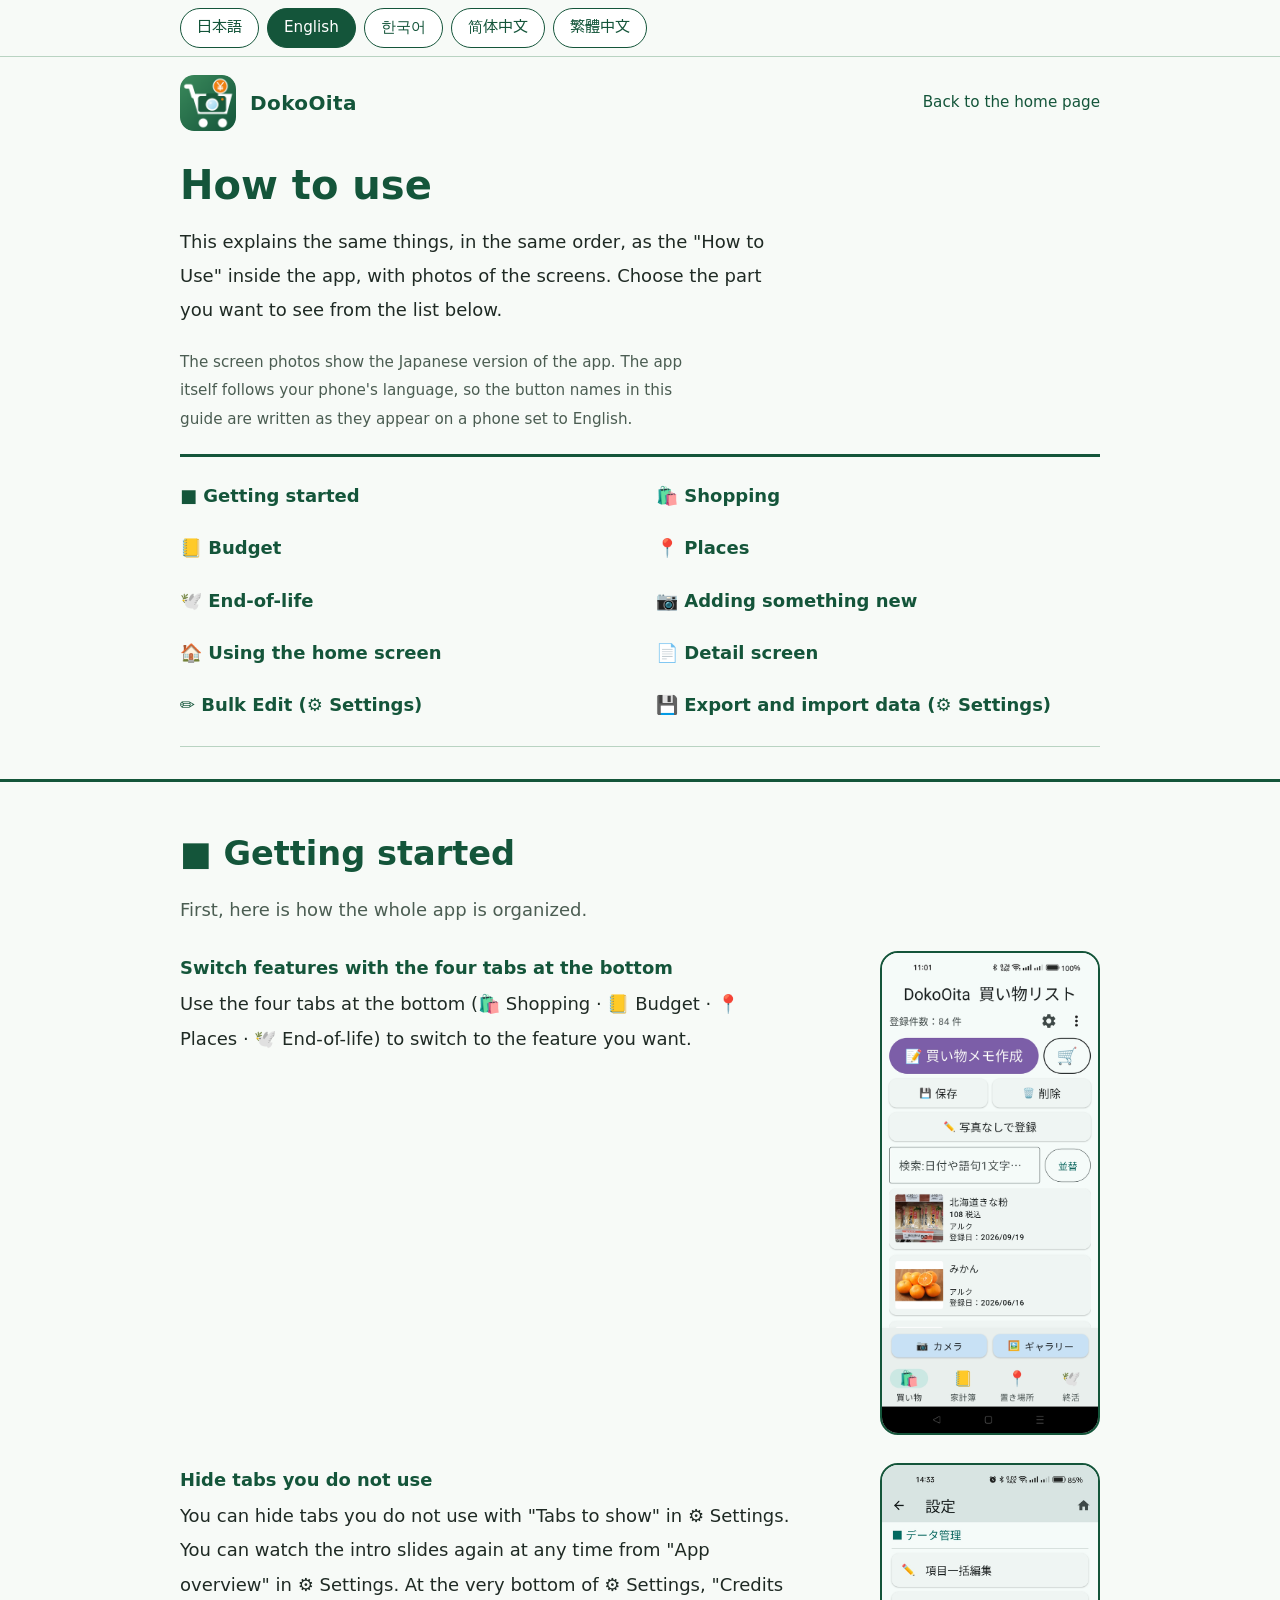
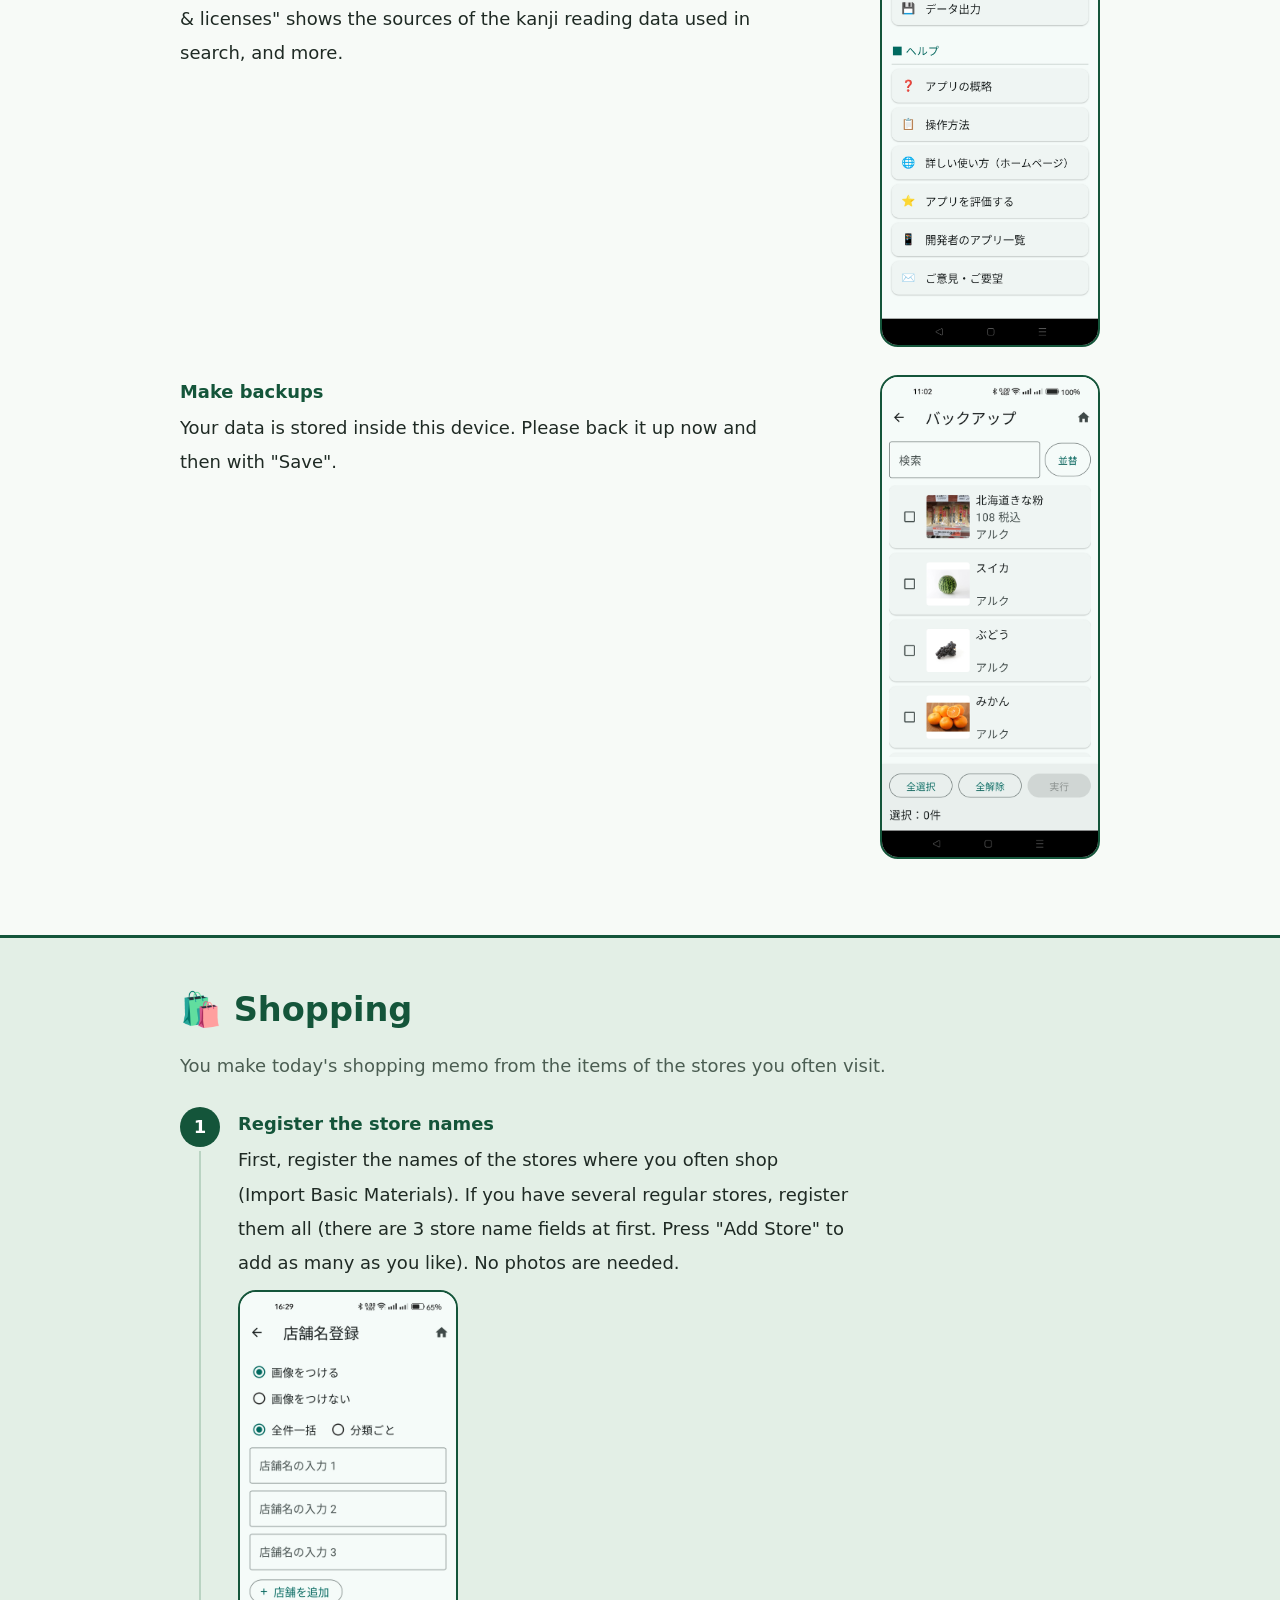
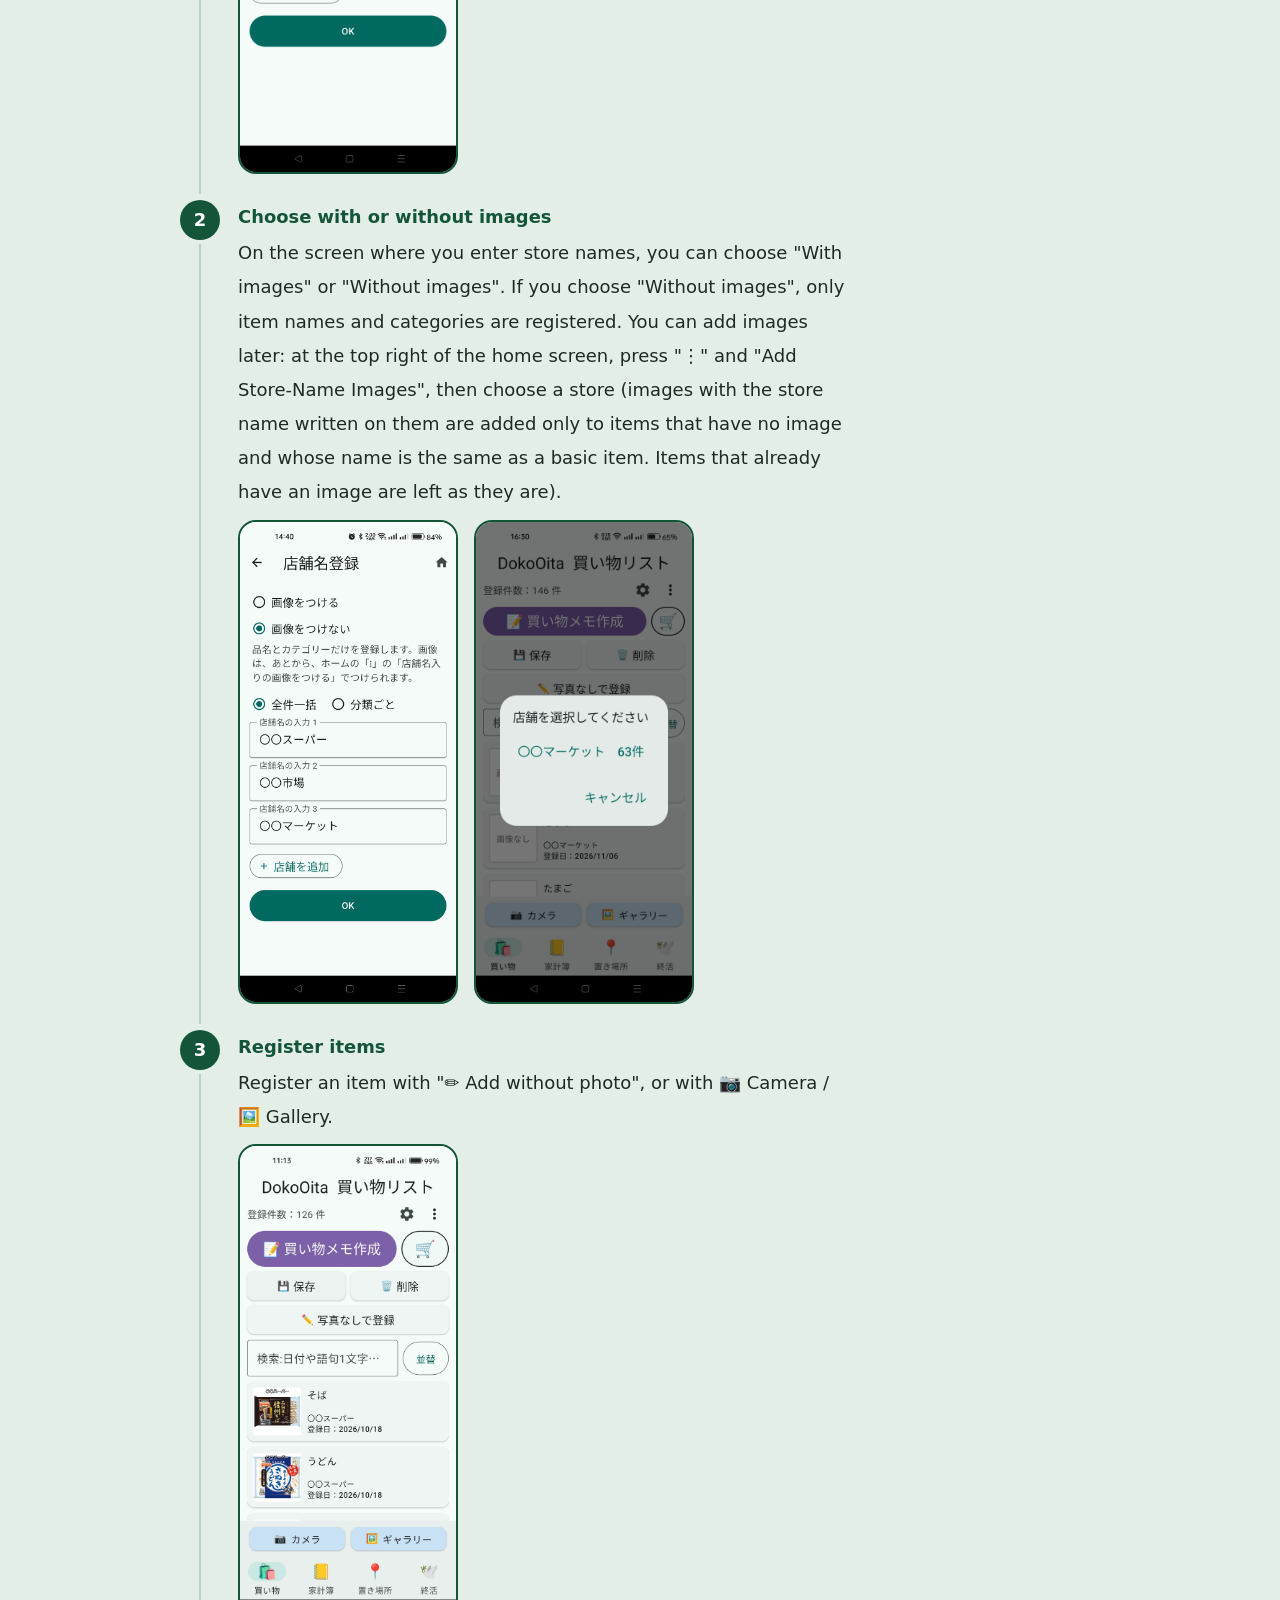
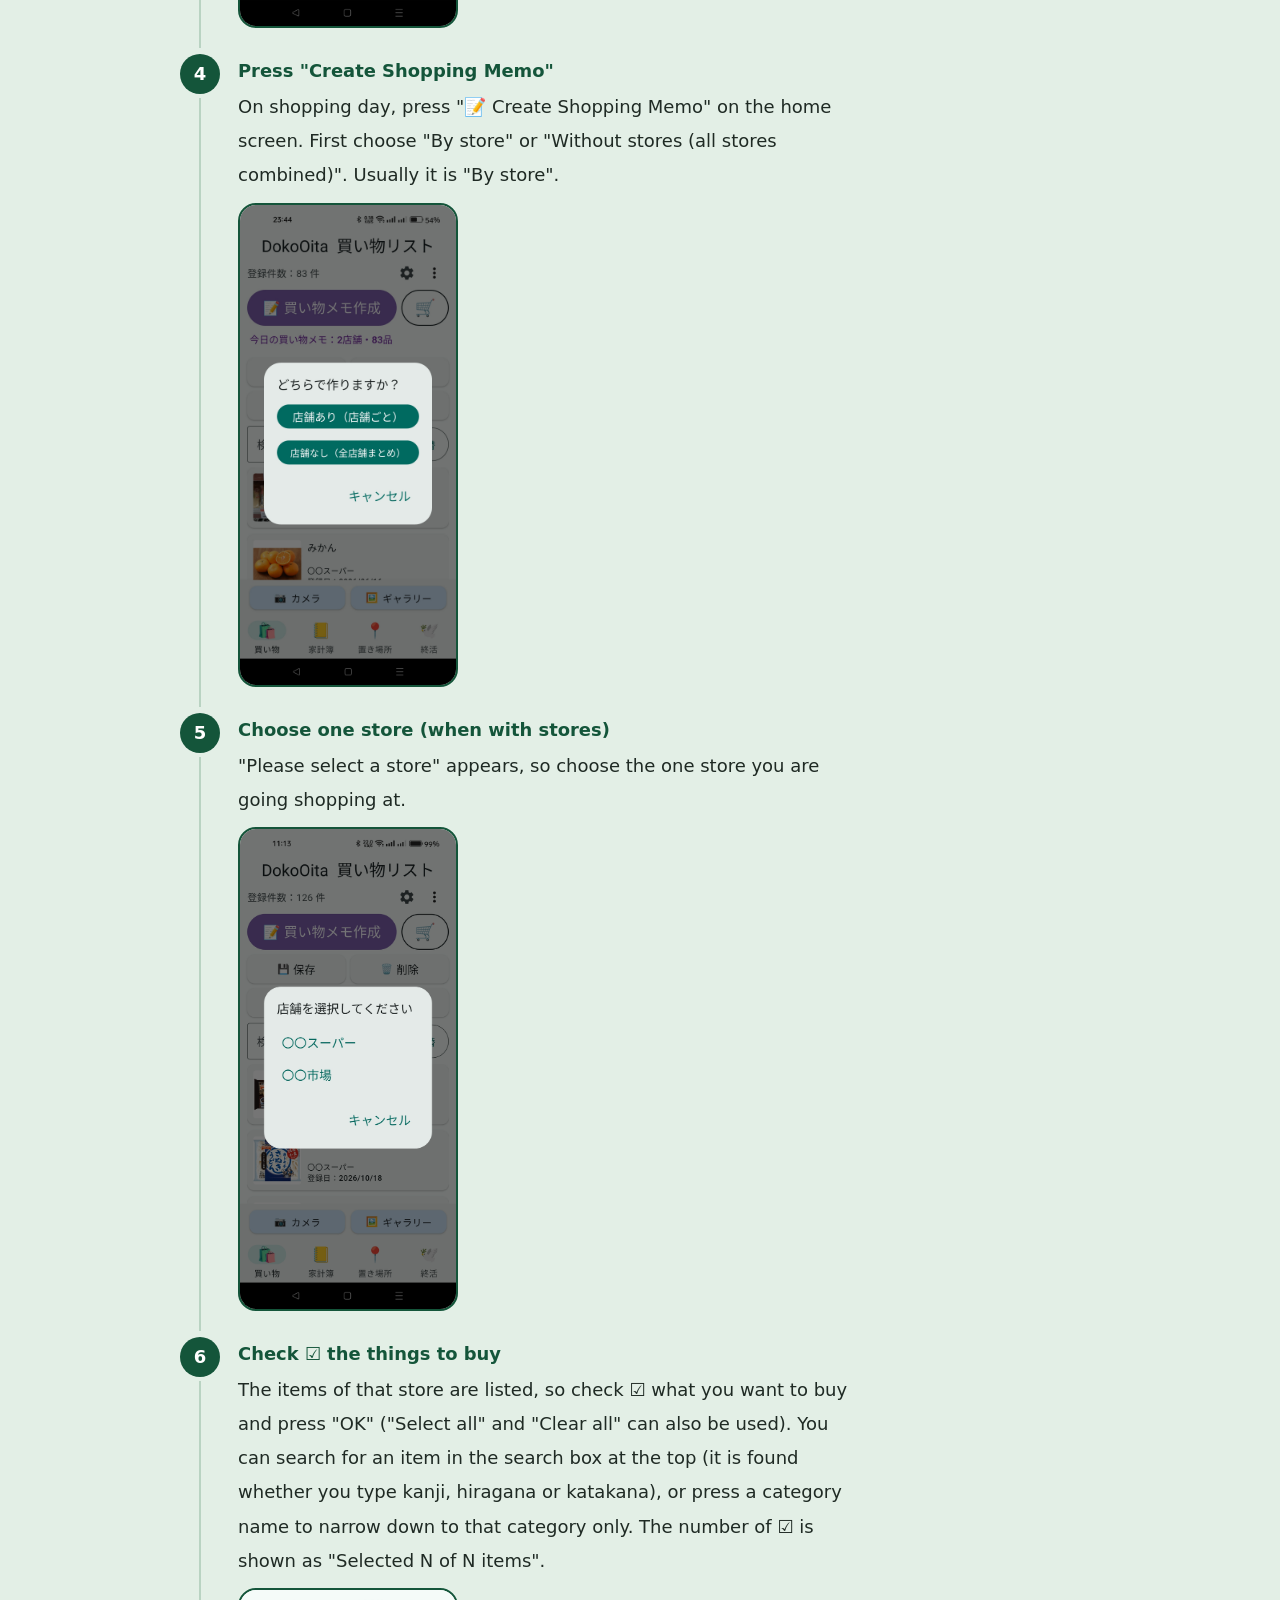
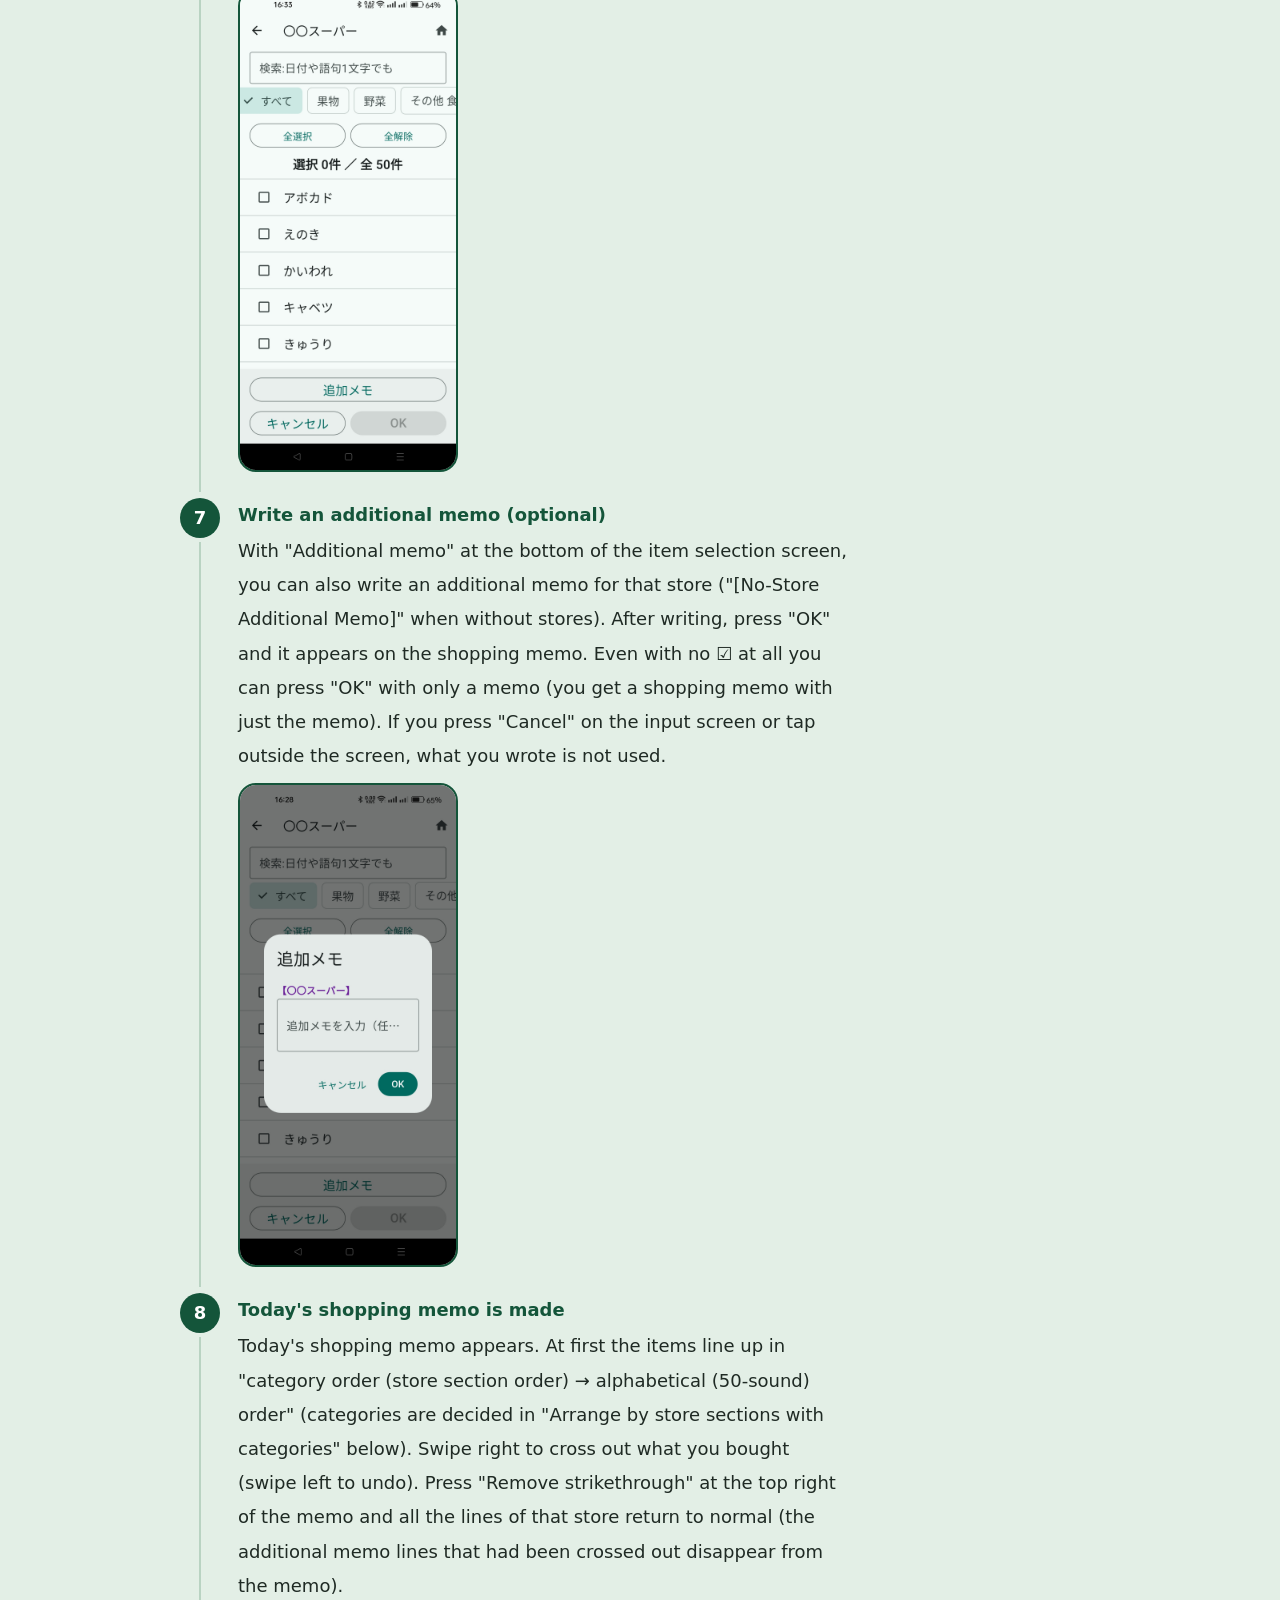
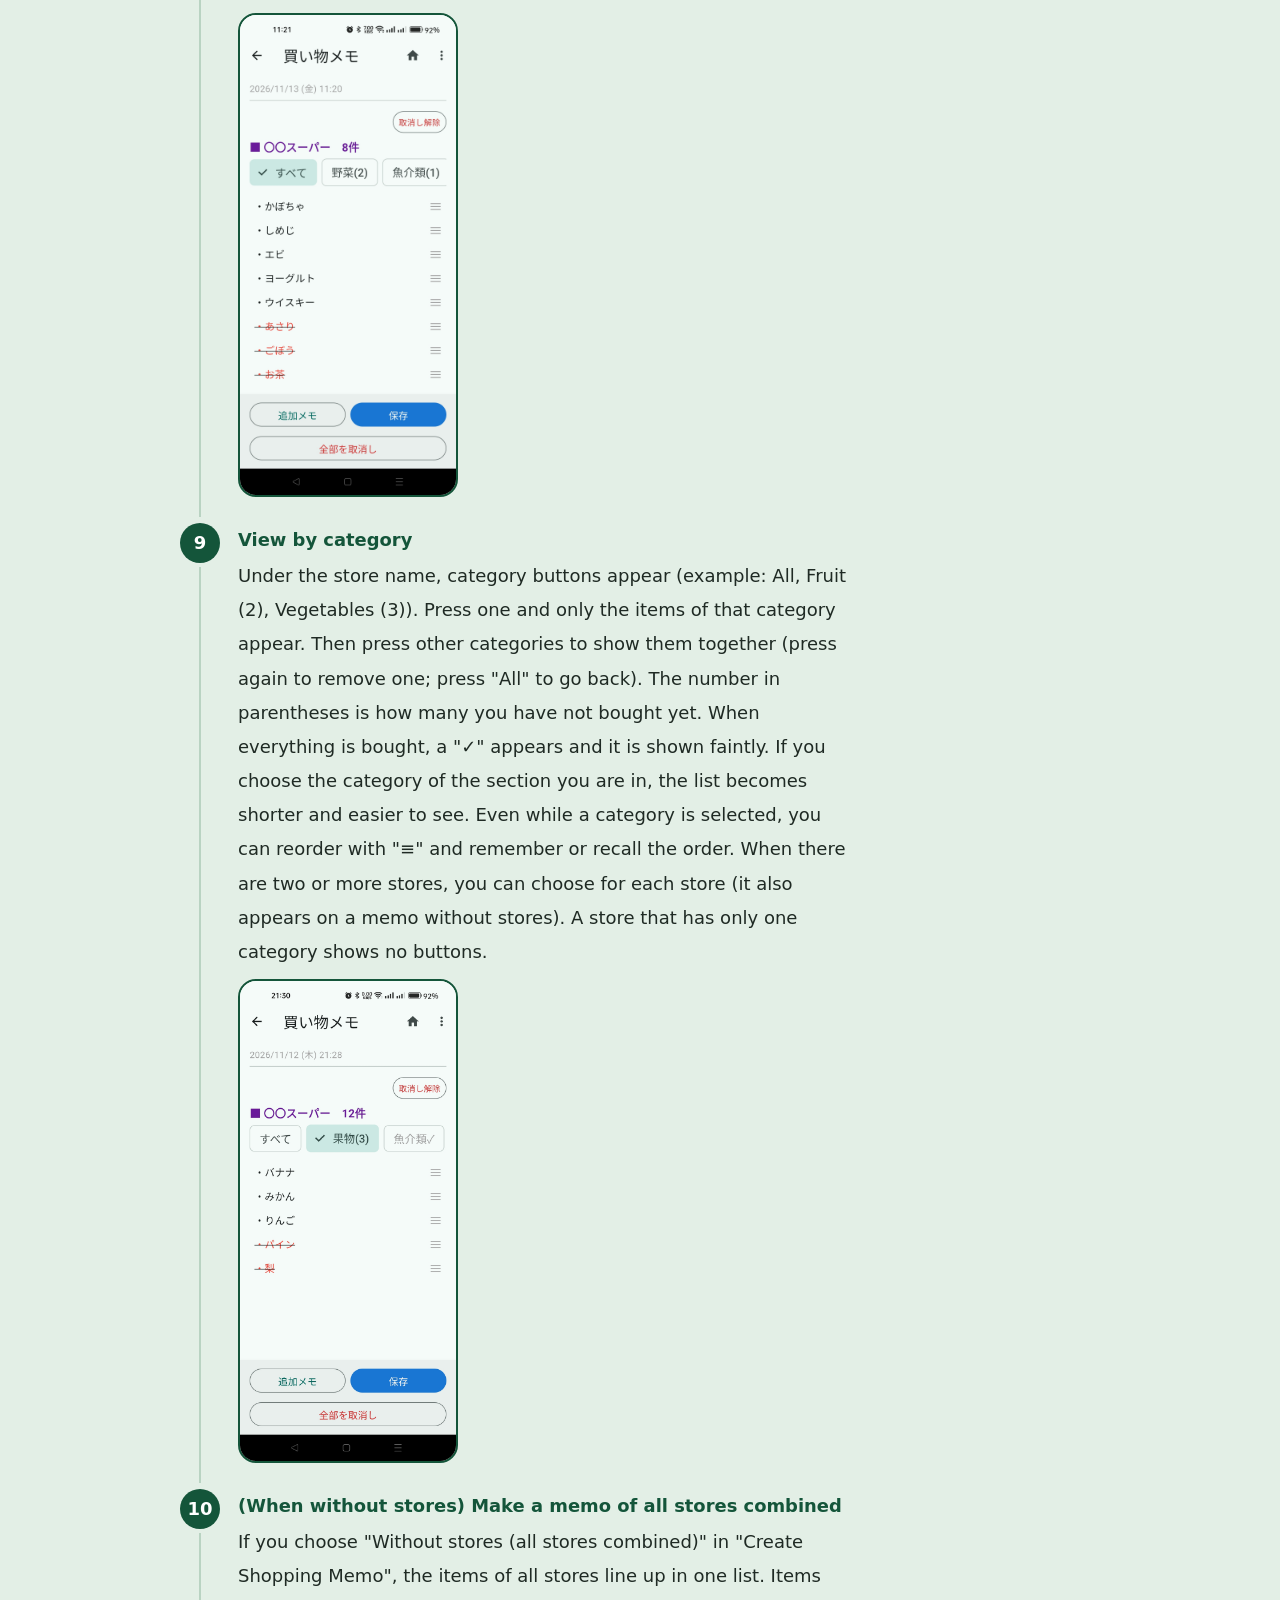
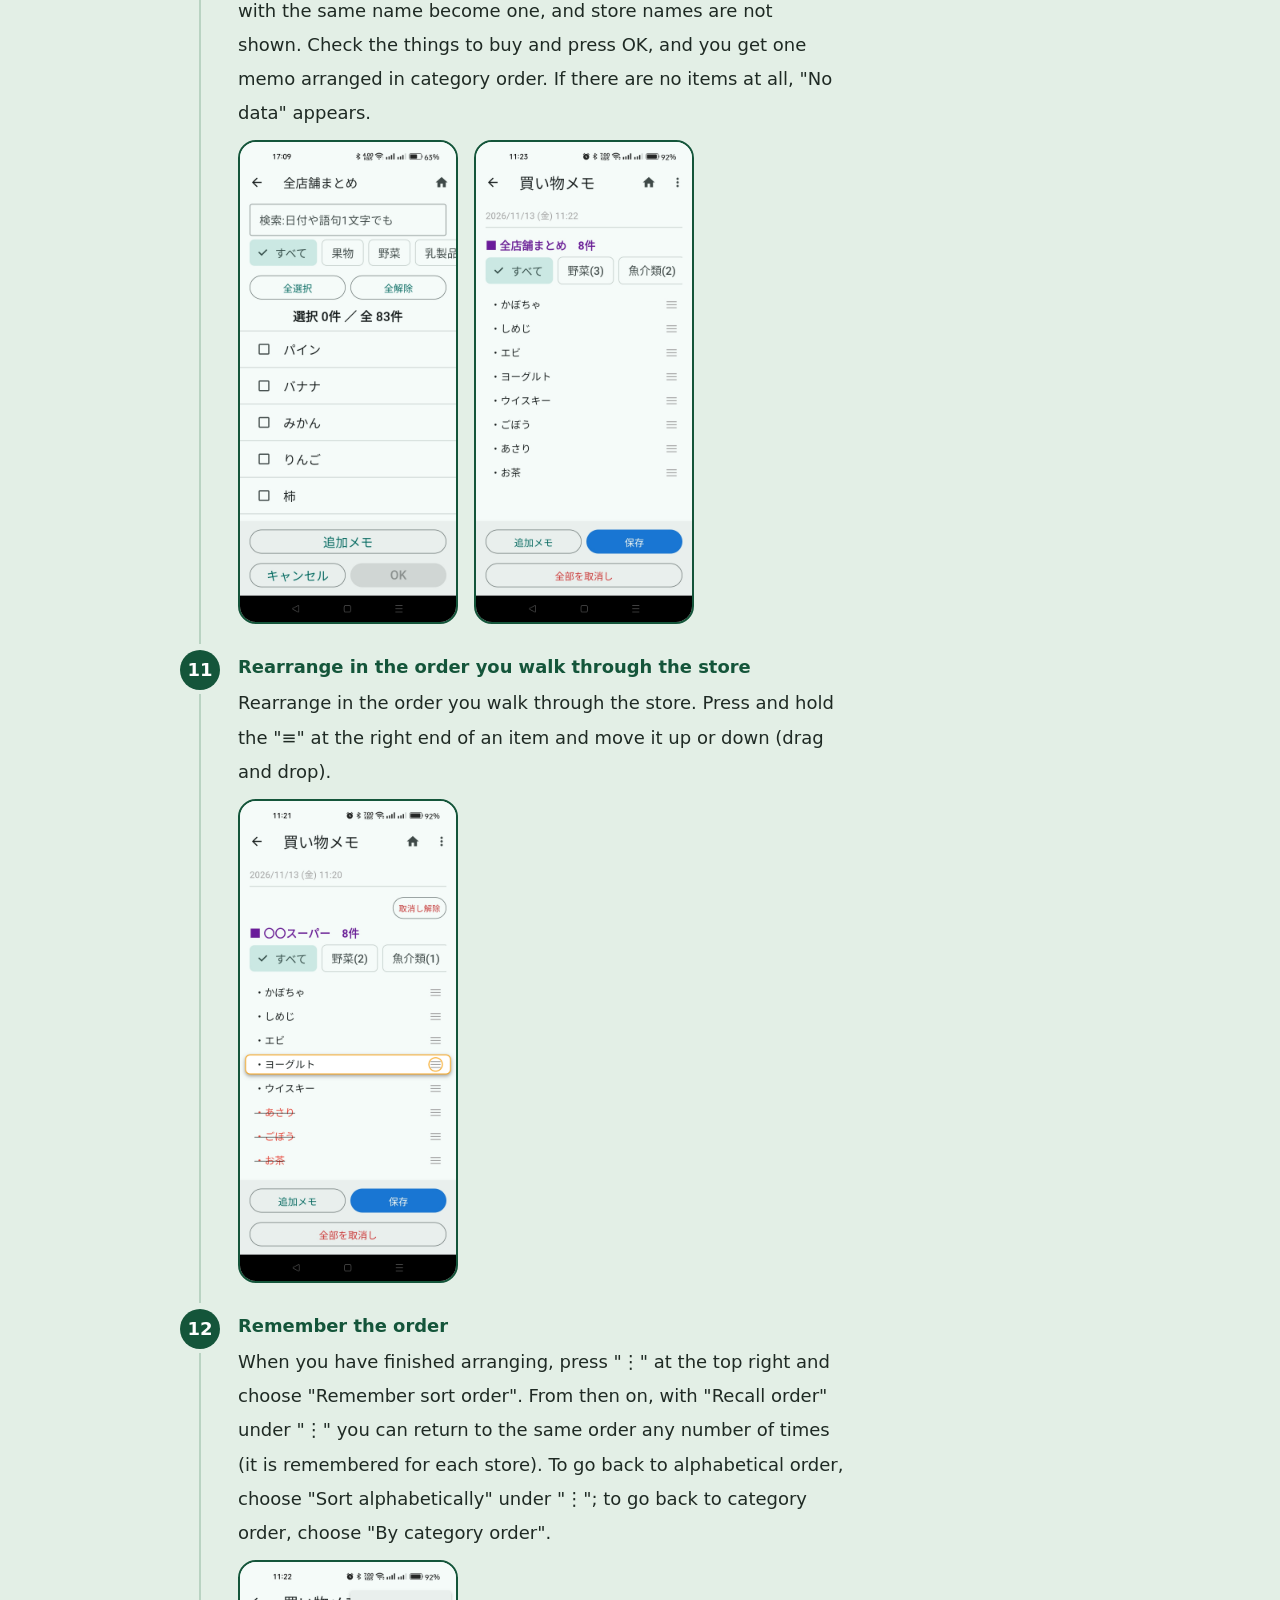
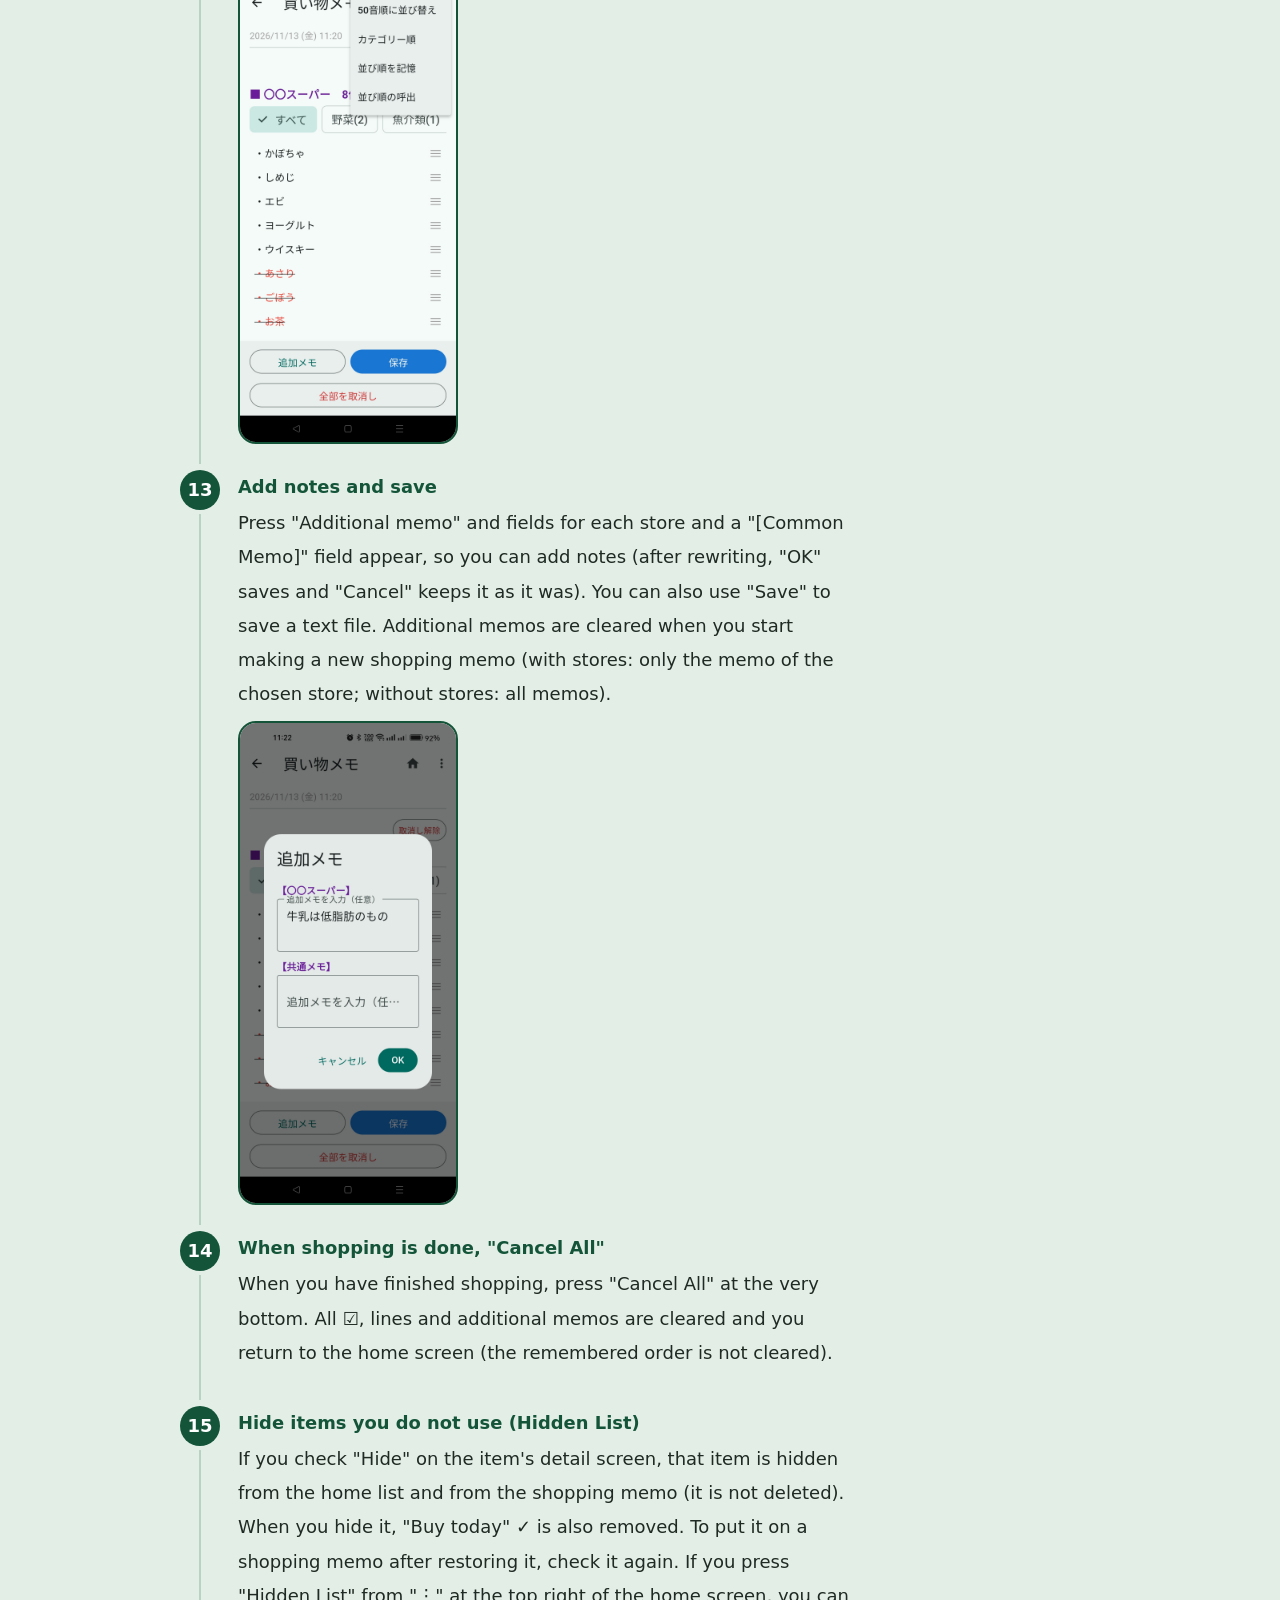
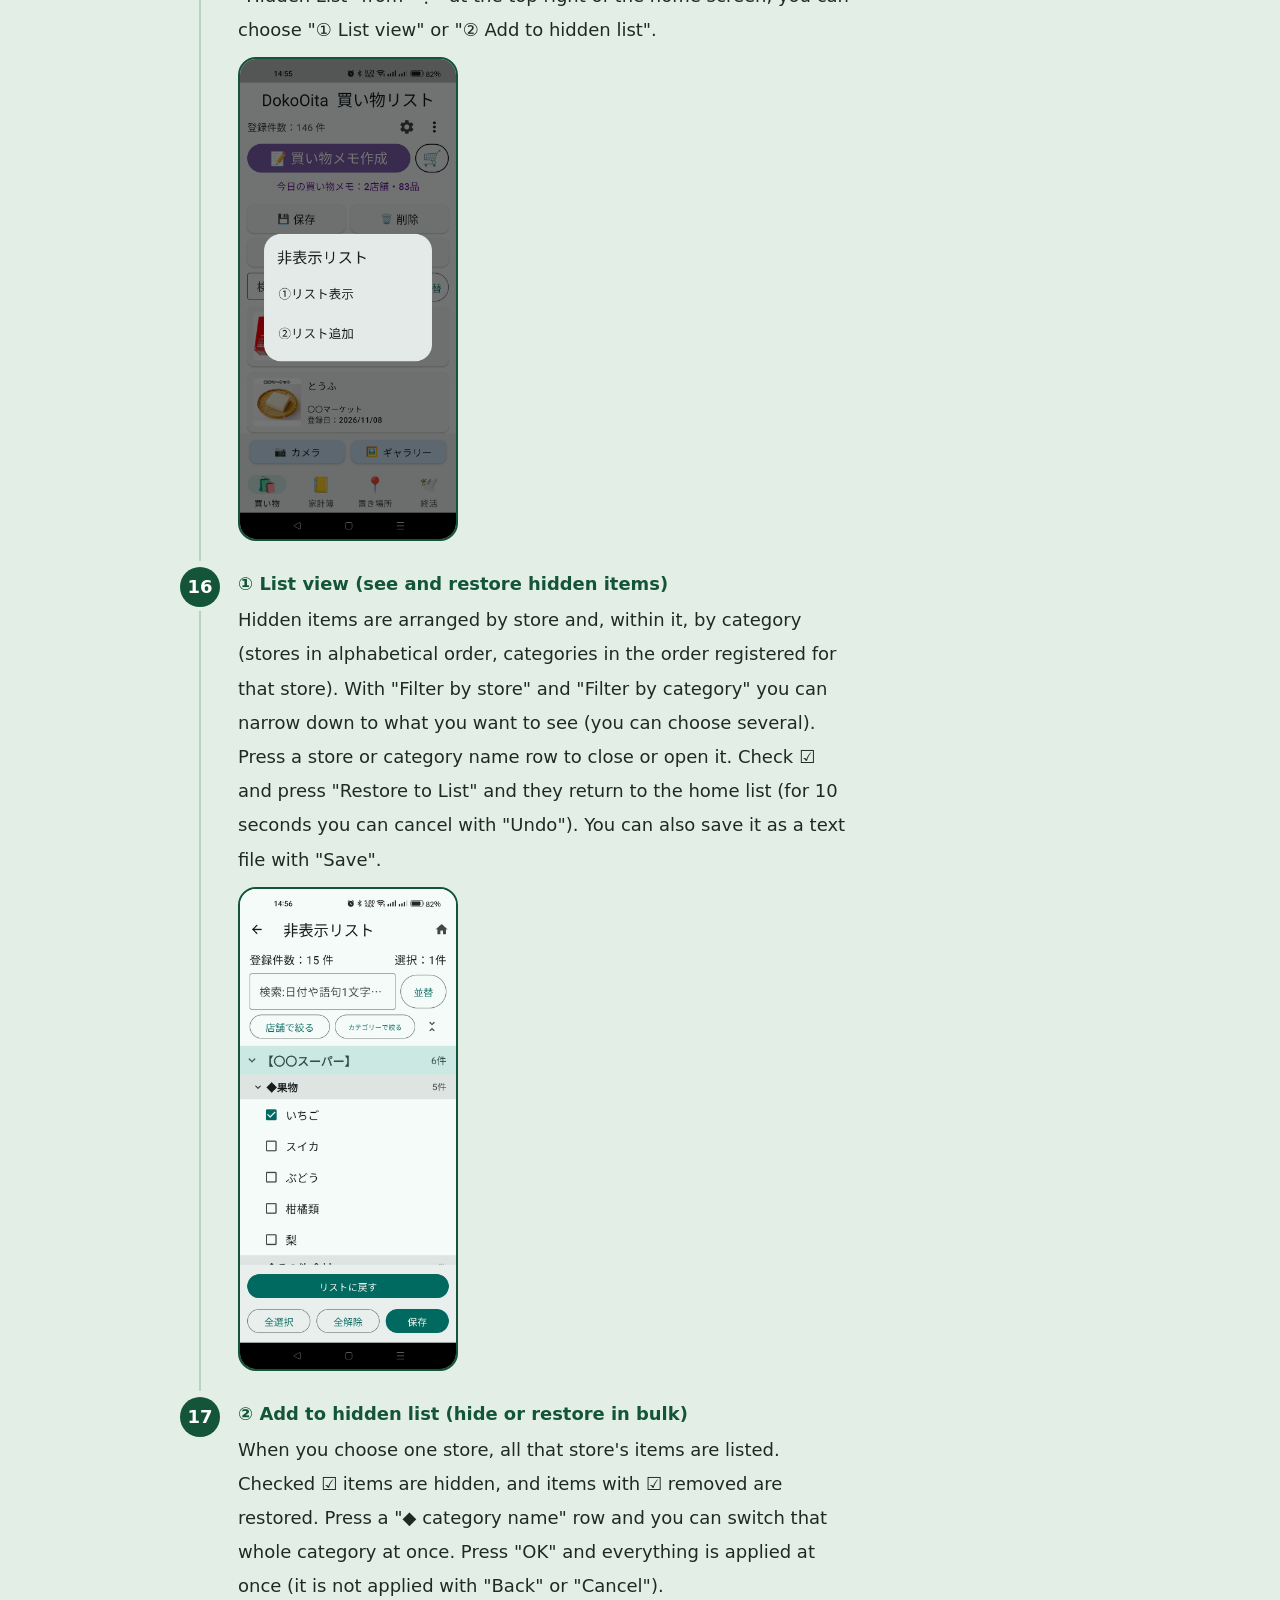
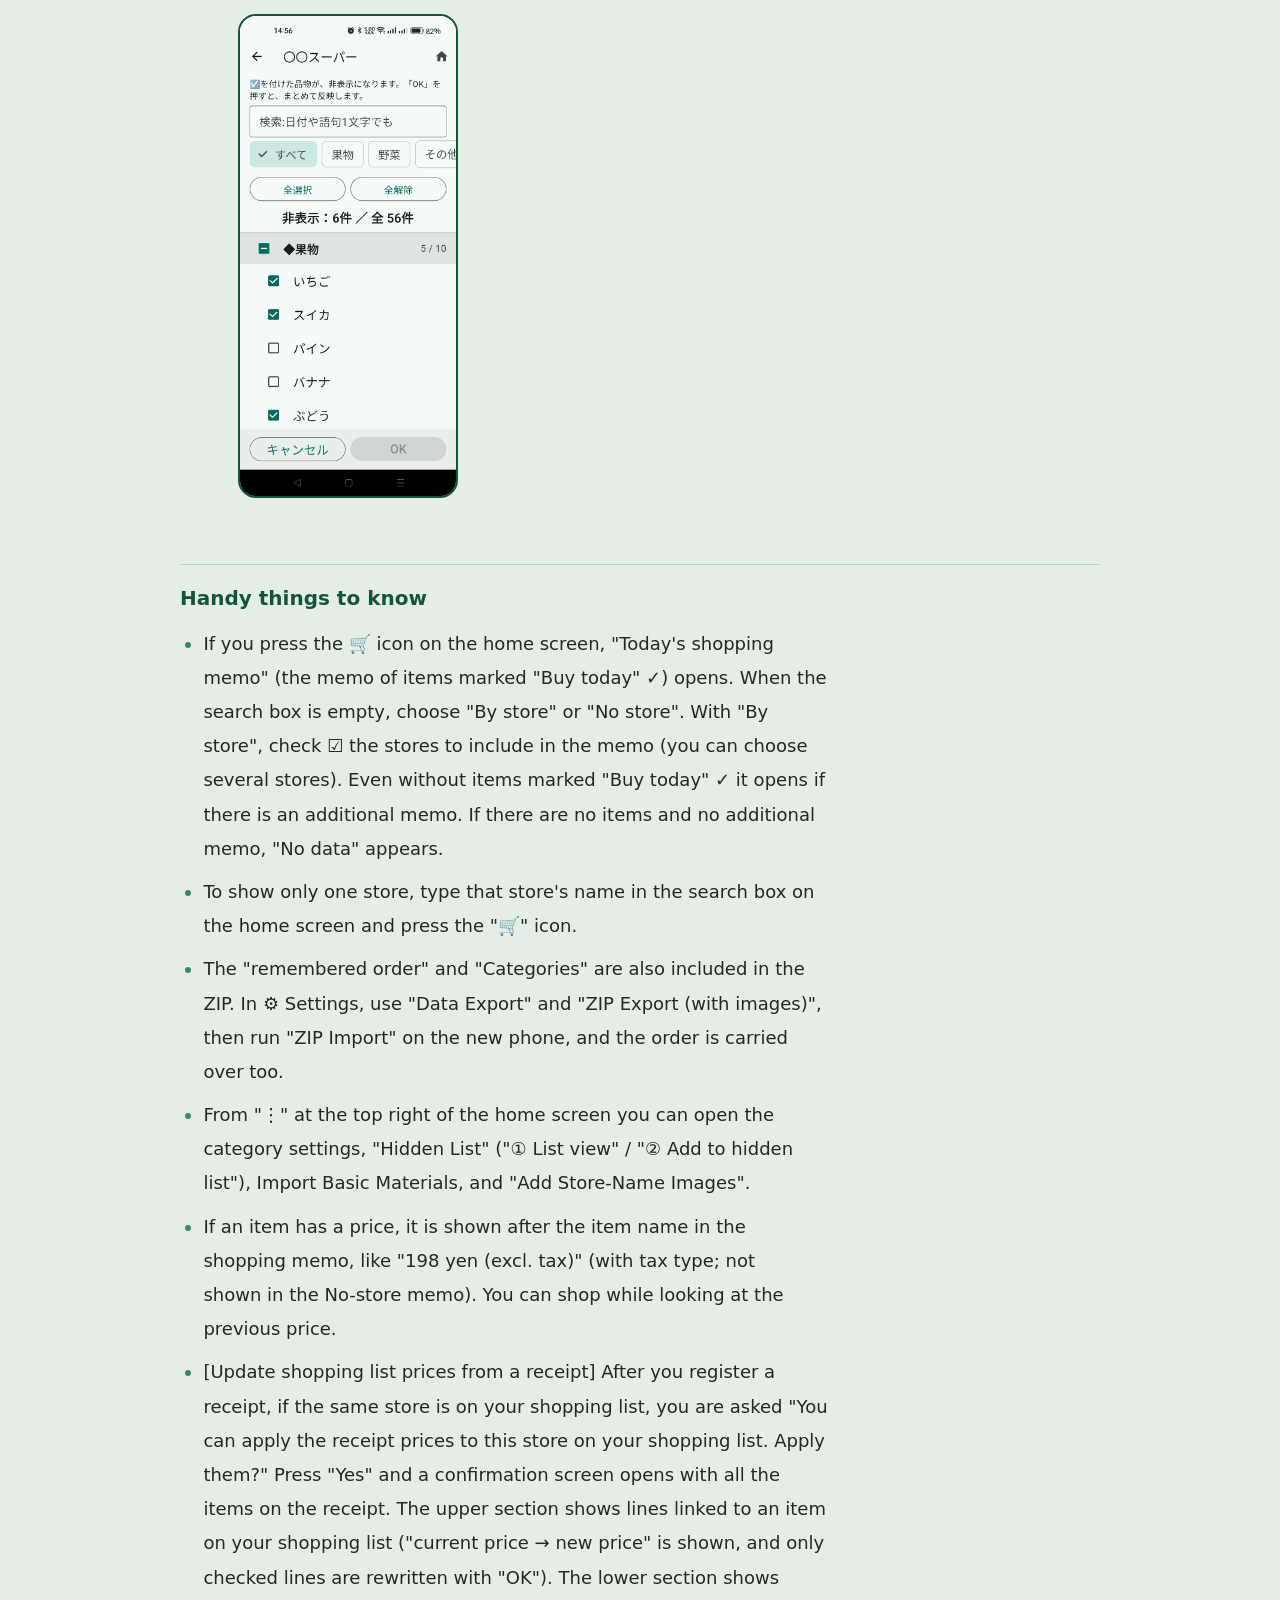
==== commit c67d4467: "Add files via upload" ====
--- a/guide.html
+++ b/guide.html
@@ -57,7 +57,7 @@
 <li><div class="gtxt" data-l="ja" lang="ja"><b>②リスト追加（まとめて隠す・戻す）</b>お店を1つ選ぶと、そのお店の品物が全部並びます。☑を付けた品物が隠れ、☑を外した品物は元に戻ります。「◆カテゴリー名」の行を押すと、そのカテゴリーをまとめて切り替えられます。「OK」を押すと、まとめて反映します（「戻る」「キャンセル」では反映されません）。</div><div class="gtxt" data-l="en" lang="en"><b>② Add to hidden list (hide or restore in bulk)</b>When you choose one store, all that store's items are listed. Checked ☑ items are hidden, and items with ☑ removed are restored. Press a "◆ category name" row and you can switch that whole category at once. Press "OK" and everything is applied at once (it is not applied with "Back" or "Cancel").</div><div class="gtxt" data-l="ko" lang="ko"><b>② 숨김 목록에 추가 (한꺼번에 숨기기・되돌리기)</b>매장을 하나 고르면 그 매장의 품목이 모두 나열됩니다. ☑한 품목은 숨겨지고, ☑를 해제한 품목은 원래대로 돌아갑니다. "◆카테고리 이름" 줄을 누르면 그 카테고리를 한꺼번에 전환할 수 있습니다. "확인"을 누르면 한꺼번에 반영됩니다("뒤로"・"취소"로는 반영되지 않습니다).</div><div class="gtxt" data-l="zh-Hans" lang="zh-Hans"><b>② 添加到隐藏列表（一次性隐藏・恢复）</b>选择一家商店后，该商店的所有商品都会排列出来。打☑的商品被隐藏，取消☑的商品恢复原状。按“◆分类名称”的行，可以一次性切换该分类。按“确定”，就会一次性生效（按“返回”“取消”不会生效）。</div><div class="gtxt" data-l="zh-Hant" lang="zh-Hant"><b>② 加入隱藏清單（一次性隱藏・恢復）</b>選擇一家商店後，該商店的所有商品都會排列出來。打☑的商品被隱藏，取消☑的商品恢復原狀。按「◆分類名稱」的行，可以一次性切換該分類。按「確定」，就會一次性生效（按「返回」「取消」不會生效）。</div><div class="shots"><figure class="shot"><img alt="②リスト追加の画面（☑を付けた品物が隠れる。「OK」でまとめて反映）" data-alt-ja="②リスト追加の画面（☑を付けた品物が隠れる。「OK」でまとめて反映）" data-alt-en="&quot;② Add to hidden list&quot; screen (checked items are hidden; press &quot;OK&quot; to apply them all)" data-alt-ko="&quot;② 숨김 목록에 추가&quot; 화면(☑한 품목이 숨겨집니다. &quot;확인&quot;으로 한꺼번에 반영)" data-alt-zh-Hans="“② 添加到隐藏列表”的画面（勾选☑的商品被隐藏。按“确定”一次性生效）" data-alt-zh-Hant="「② 加入隱藏清單」的畫面（勾選☑的商品被隱藏。按「確定」一次性生效）" loading="lazy" src="images/s54_hidden_add.png"/></figure></div></li>
 </ol>
 <h3 class="sub" data-l="ja" lang="ja">あわせて知っておくと便利なこと</h3><h3 class="sub" data-l="en" lang="en">Handy things to know</h3><h3 class="sub" data-l="ko" lang="ko">알아 두면 편리한 것</h3><h3 class="sub" data-l="zh-Hans" lang="zh-Hans">顺便了解一下，会更方便</h3><h3 class="sub" data-l="zh-Hant" lang="zh-Hant">順便了解一下，會更方便</h3>
-<ul class="pts"><li data-l="ja" lang="ja">ホームの🛒アイコンを押すと「今日の買い物メモ」（「今日買う✓」の品物のメモ）が開けます。検索窓が空のときは、「店舗あり」か「店舗なし」を選びます。「店舗あり」では、メモに入れるお店に☑を付けます（複数のお店を選べます）。「今日買う✓」の品物が無くても、追加メモがあれば開けます。品物も追加メモも無いときは「データがありません」と出ます。</li><li data-l="en" lang="en">If you press the 🛒 icon on the home screen, "Today's shopping memo" (the memo of items marked "Buy today" ✓) opens. When the search box is empty, choose "By store" or "No store". With "By store", check ☑ the stores to include in the memo (you can choose several stores). Even without items marked "Buy today" ✓ it opens if there is an additional memo. If there are no items and no additional memo, "No data" appears.</li><li data-l="ko" lang="ko">홈의 🛒 아이콘을 누르면 "오늘의 쇼핑 메모"("오늘 살 것" ✓ 품목의 메모)를 열 수 있습니다. 검색창이 비어 있을 때는 "매장별" 또는 "매장 없음"을 선택합니다. "매장별"에서는 메모에 넣을 매장에 ☑를 합니다(여러 매장을 선택할 수 있습니다). "오늘 살 것" ✓ 품목이 없어도 추가 메모가 있으면 열 수 있습니다. 품목도 추가 메모도 없을 때는 "데이터 없음"라고 나옵니다.</li><li data-l="zh-Hans" lang="zh-Hans">按首页的🛒图标，可以打开“今天的购物备忘”（“今天要买”✓商品的备忘）。搜索框为空时，选择“按店铺”或“无店铺”。选择“按店铺”时，给要放进备忘的商店打☑（可以选择多家商店）。即使没有“今天要买”✓的商品，只要有附加备注也能打开。商品和附加备注都没有时，会显示“暂无数据”。</li><li data-l="zh-Hant" lang="zh-Hant">按首頁的🛒圖示，可以開啟「今天的購物備忘」（「今天要買」✓商品的備忘）。搜尋框為空時，選擇「依店家」或「無店家」。選擇「依店家」時，給要放進備忘的商店打☑（可以選擇多家商店）。即使沒有「今天要買」✓的商品，只要有附加備註也能開啟。商品和附加備註都沒有時，會顯示「沒有資料」。</li><li data-l="ja" lang="ja">1つのお店だけ表示したいときは、ホームの検索窓にそのお店の名前を入れて、「🛒」アイコンを押します。</li><li data-l="en" lang="en">To show only one store, type that store's name in the search box on the home screen and press the "🛒" icon.</li><li data-l="ko" lang="ko">한 매장만 표시하고 싶을 때는 홈의 검색창에 그 매장의 이름을 입력하고 "🛒" 아이콘을 누릅니다.</li><li data-l="zh-Hans" lang="zh-Hans">只想显示一家商店时，在首页的搜索框里输入该商店的名称，按“🛒”图标。</li><li data-l="zh-Hant" lang="zh-Hant">只想顯示一家商店時，在首頁的搜尋框裡輸入該商店的名稱，按「🛒」圖示。</li><li data-l="ja" lang="ja">「並び順の記憶」と「カテゴリー」は、ZIPにも入ります。⚙設定の「データ出力」で「ZIPエクスポート（画像込み）」を行い、新しいスマホで「ZIPインポート」をすれば、並び順も引き継げます。</li><li data-l="en" lang="en">The "remembered order" and "Categories" are also included in the ZIP. In ⚙ Settings, use "Data Export" and "ZIP Export (with images)", then run "ZIP Import" on the new phone, and the order is carried over too.</li><li data-l="ko" lang="ko">"기억한 정렬 순서"와 "카테고리"는 ZIP에도 들어갑니다. ⚙ 설정의 "데이터 내보내기"에서 "ZIP 내보내기 (이미지 포함)"을 실행하고 새 휴대폰에서 "ZIP 가져오기"를 하면 정렬 순서도 옮길 수 있습니다.</li><li data-l="zh-Hans" lang="zh-Hans">“记住的排列顺序”和“分类”也会包含在ZIP里。在⚙设置的“数据导出”里执行“ZIP导出（含图片）”，在新手机上执行“ZIP导入”，排列顺序也能转移过去。</li><li data-l="zh-Hant" lang="zh-Hant">「記住的排列順序」和「分類」也會包含在ZIP裡。在⚙設定的「資料導出」裡執行「ZIP匯出（含圖片）」，在新手機上執行「ZIP匯入」，排列順序也能轉移過去。</li><li data-l="ja" lang="ja">ホームの右上の「⋮」から、カテゴリーの設定、非表示リスト（①リスト表示・②リスト追加）、基本素材のインポート、「店舗名入りの画像をつける」を開けます。</li><li data-l="en" lang="en">From "⋮" at the top right of the home screen you can open the category settings, "Hidden List" ("① List view" / "② Add to hidden list"), Import Basic Materials, and "Add Store-Name Images".</li><li data-l="ko" lang="ko">홈 오른쪽 위의 "⋮"에서 카테고리 설정, "숨김 목록"("① 목록 보기"・"② 숨김 목록에 추가"), 기본 소재 가져오기, "매장명이 들어간 이미지 붙이기"를 열 수 있습니다.</li><li data-l="zh-Hans" lang="zh-Hans">从首页右上角的“⋮”，可以打开分类设置、“隐藏列表”（“① 查看列表”・“② 添加到隐藏列表”）、导入基本素材、“添加带店铺名的图片”。</li><li data-l="zh-Hant" lang="zh-Hant">從首頁右上角的「⋮」，可以開啟分類設定、「隱藏清單」（「① 查看清單」・「② 加入隱藏清單」）、匯入基本素材、「加入附店家名稱的圖片」。</li></ul>
+<ul class="pts"><li data-l="ja" lang="ja">ホームの🛒アイコンを押すと「今日の買い物メモ」（「今日買う✓」の品物のメモ）が開けます。検索窓が空のときは、「店舗あり」か「店舗なし」を選びます。「店舗あり」では、メモに入れるお店に☑を付けます（複数のお店を選べます）。「今日買う✓」の品物が無くても、追加メモがあれば開けます。品物も追加メモも無いときは「データがありません」と出ます。</li><li data-l="en" lang="en">If you press the 🛒 icon on the home screen, "Today's shopping memo" (the memo of items marked "Buy today" ✓) opens. When the search box is empty, choose "By store" or "No store". With "By store", check ☑ the stores to include in the memo (you can choose several stores). Even without items marked "Buy today" ✓ it opens if there is an additional memo. If there are no items and no additional memo, "No data" appears.</li><li data-l="ko" lang="ko">홈의 🛒 아이콘을 누르면 "오늘의 쇼핑 메모"("오늘 살 것" ✓ 품목의 메모)를 열 수 있습니다. 검색창이 비어 있을 때는 "매장별" 또는 "매장 없음"을 선택합니다. "매장별"에서는 메모에 넣을 매장에 ☑를 합니다(여러 매장을 선택할 수 있습니다). "오늘 살 것" ✓ 품목이 없어도 추가 메모가 있으면 열 수 있습니다. 품목도 추가 메모도 없을 때는 "데이터 없음"라고 나옵니다.</li><li data-l="zh-Hans" lang="zh-Hans">按首页的🛒图标，可以打开“今天的购物备忘”（“今天要买”✓商品的备忘）。搜索框为空时，选择“按店铺”或“无店铺”。选择“按店铺”时，给要放进备忘的商店打☑（可以选择多家商店）。即使没有“今天要买”✓的商品，只要有附加备注也能打开。商品和附加备注都没有时，会显示“暂无数据”。</li><li data-l="zh-Hant" lang="zh-Hant">按首頁的🛒圖示，可以開啟「今天的購物備忘」（「今天要買」✓商品的備忘）。搜尋框為空時，選擇「依店家」或「無店家」。選擇「依店家」時，給要放進備忘的商店打☑（可以選擇多家商店）。即使沒有「今天要買」✓的商品，只要有附加備註也能開啟。商品和附加備註都沒有時，會顯示「沒有資料」。</li><li data-l="ja" lang="ja">1つのお店だけ表示したいときは、ホームの検索窓にそのお店の名前を入れて、「🛒」アイコンを押します。</li><li data-l="en" lang="en">To show only one store, type that store's name in the search box on the home screen and press the "🛒" icon.</li><li data-l="ko" lang="ko">한 매장만 표시하고 싶을 때는 홈의 검색창에 그 매장의 이름을 입력하고 "🛒" 아이콘을 누릅니다.</li><li data-l="zh-Hans" lang="zh-Hans">只想显示一家商店时，在首页的搜索框里输入该商店的名称，按“🛒”图标。</li><li data-l="zh-Hant" lang="zh-Hant">只想顯示一家商店時，在首頁的搜尋框裡輸入該商店的名稱，按「🛒」圖示。</li><li data-l="ja" lang="ja">「並び順の記憶」と「カテゴリー」は、ZIPにも入ります。⚙設定の「データ出力」で「ZIPエクスポート（画像込み）」を行い、新しいスマホで「ZIPインポート」をすれば、並び順も引き継げます。</li><li data-l="en" lang="en">The "remembered order" and "Categories" are also included in the ZIP. In ⚙ Settings, use "Data Export" and "ZIP Export (with images)", then run "ZIP Import" on the new phone, and the order is carried over too.</li><li data-l="ko" lang="ko">"기억한 정렬 순서"와 "카테고리"는 ZIP에도 들어갑니다. ⚙ 설정의 "데이터 내보내기"에서 "ZIP 내보내기 (이미지 포함)"을 실행하고 새 휴대폰에서 "ZIP 가져오기"를 하면 정렬 순서도 옮길 수 있습니다.</li><li data-l="zh-Hans" lang="zh-Hans">“记住的排列顺序”和“分类”也会包含在ZIP里。在⚙设置的“数据导出”里执行“ZIP导出（含图片）”，在新手机上执行“ZIP导入”，排列顺序也能转移过去。</li><li data-l="zh-Hant" lang="zh-Hant">「記住的排列順序」和「分類」也會包含在ZIP裡。在⚙設定的「資料導出」裡執行「ZIP匯出（含圖片）」，在新手機上執行「ZIP匯入」，排列順序也能轉移過去。</li><li data-l="ja" lang="ja">ホームの右上の「⋮」から、カテゴリーの設定、非表示リスト（①リスト表示・②リスト追加）、基本素材のインポート、「店舗名入りの画像をつける」を開けます。</li><li data-l="en" lang="en">From "⋮" at the top right of the home screen you can open the category settings, "Hidden List" ("① List view" / "② Add to hidden list"), Import Basic Materials, and "Add Store-Name Images".</li><li data-l="ko" lang="ko">홈 오른쪽 위의 "⋮"에서 카테고리 설정, "숨김 목록"("① 목록 보기"・"② 숨김 목록에 추가"), 기본 소재 가져오기, "매장명이 들어간 이미지 붙이기"를 열 수 있습니다.</li><li data-l="zh-Hans" lang="zh-Hans">从首页右上角的“⋮”，可以打开分类设置、“隐藏列表”（“① 查看列表”・“② 添加到隐藏列表”）、导入基本素材、“添加带店铺名的图片”。</li><li data-l="zh-Hant" lang="zh-Hant">從首頁右上角的「⋮」，可以開啟分類設定、「隱藏清單」（「① 查看清單」・「② 加入隱藏清單」）、匯入基本素材、「加入附店家名稱的圖片」。</li><li data-l="ja" lang="ja">品物に価格を入れておくと、買い物メモの品名のあとに「198円（外税）」のように価格が出ます（内税・外税つき。店舗なしのメモには出ません）。前回の価格を見ながら買い物できます。</li><li data-l="en" lang="en">If an item has a price, it is shown after the item name in the shopping memo, like "198 yen (excl. tax)" (with tax type; not shown in the No-store memo). You can shop while looking at the previous price.</li><li data-l="ko" lang="ko">품목에 가격을 넣어 두면 쇼핑 메모의 품명 뒤에 "198엔(세금 별도)"처럼 가격이 표시됩니다(세금 포함/별도 표시. 매장 없음 메모에는 표시되지 않습니다). 지난번 가격을 보면서 장을 볼 수 있습니다.</li><li data-l="zh-Hans" lang="zh-Hans">商品填了价格后，购物备忘中商品名称后面会显示价格，如“198元（外税）”（含税/外税一并显示；不分店铺的备忘中不显示）。可以对照上次的价格购物。</li><li data-l="zh-Hant" lang="zh-Hant">商品填了價格後，購物備忘中商品名稱後面會顯示價格，如「198元（外稅）」（含稅/外稅一併顯示；不分店鋪的備忘中不顯示）。可以對照上次的價格購物。</li><li data-l="ja" lang="ja">【レシートから買い物リストの価格を更新】レシートを登録したあと、買い物リストに同じお店があると、「買い物リストの「お店」に、レシートの価格を反映できます。反映しますか？」と出ます。「はい」を押すと確認の画面が開き、レシートの全部の品目が並びます。上の段は、買い物リストの品物と結びついた行です（「いまの価格 → 新しい価格」が出て、☑の行だけ「OK」で書き換わります）。下の段は、リストにない品名の行で、「リストの品物を選ぶ」を押して、買い物リストの品物と結びつけられます。「OK」を押すと結びつけを覚えるので、次のレシートからは自動で結びつきます。お店の名前が少し違うとき（例：「アルク彦島店」と「アルク下関彦島店」）は、「そのお店ですか？」と聞かれ、答えを覚えます。</li><li data-l="en" lang="en">[Update shopping list prices from a receipt] After you register a receipt, if the same store is on your shopping list, you are asked "You can apply the receipt prices to this store on your shopping list. Apply them?" Press "Yes" and a confirmation screen opens with all the items on the receipt. The upper section shows lines linked to an item on your shopping list ("current price → new price" is shown, and only checked lines are rewritten with "OK"). The lower section shows names that are not on your list; press "Choose a list item" to link them to an item on your shopping list. When you press "OK" the links are remembered, so from the next receipt on they are linked automatically. If the store name is slightly different (for example "Alc Hikoshima" and "Alc Shimonoseki Hikoshima"), you are asked "Is this the store?" and your answer is remembered.</li><li data-l="ko" lang="ko">【영수증으로 쇼핑 목록 가격 업데이트】영수증을 등록한 뒤 쇼핑 목록에 같은 매장이 있으면 "쇼핑 목록의 이 매장에 영수증의 가격을 반영할 수 있습니다. 반영할까요?"라고 나옵니다. "예"를 누르면 확인 화면이 열리고 영수증의 모든 품목이 나열됩니다. 위쪽은 쇼핑 목록의 품목과 연결된 줄입니다("현재 가격 → 새 가격"이 표시되고, ☑한 줄만 "확인"으로 바뀝니다). 아래쪽은 목록에 없는 품명의 줄이며, "목록의 품목 선택"을 눌러 쇼핑 목록의 품목과 연결할 수 있습니다. "확인"을 누르면 연결을 기억하므로 다음 영수증부터는 자동으로 연결됩니다. 매장 이름이 조금 다를 때(예: "알크 히코시마점"과 "알크 시모노세키 히코시마점")는 "그 매장입니까?"라고 묻고 답을 기억합니다.</li><li data-l="zh-Hans" lang="zh-Hans">【用收据更新购物清单的价格】登记收据后，如果购物清单里有同一家商店，会出现“可以把收据上的价格反映到购物清单的这家商店。要反映吗？”。按“是”会打开确认画面，列出收据上的全部品目。上方是已与购物清单中的商品关联的行（显示“当前价格 → 新价格”，按“OK”时只更新已勾选的行）。下方是清单中没有的品名，按“选择清单中的商品”，可以与购物清单中的商品关联。按“OK”会记住关联，下次收据起会自动关联。商店名称稍有不同时（例如“阿尔克 彦岛店”和“阿尔克 下关彦岛店”），会询问“是这家商店吗？”，并记住你的回答。</li><li data-l="zh-Hant" lang="zh-Hant">【用收據更新購物清單的價格】登錄收據後，如果購物清單裡有同一家商店，會出現「可以把收據上的價格反映到購物清單的這家商店。要反映嗎？」。按「是」會開啟確認畫面，列出收據上的全部品目。上方是已與購物清單中的商品關聯的行（顯示「目前價格 → 新價格」，按「OK」時只更新已勾選的行）。下方是清單中沒有的品名，按「選擇清單中的商品」，可以與購物清單中的商品關聯。按「OK」會記住關聯，下次收據起會自動關聯。商店名稱稍有不同時（例如「阿爾克 彥島店」和「阿爾克 下關彥島店」），會詢問「是這家商店嗎？」，並記住你的回答。</li><li data-l="ja" lang="ja">まとめて買った品物は、その行の「個数」を入れると、レシートの金額を個数で割って、1個の単価になります（例：476円で2個 → 238円。割り切れないときは四捨五入します）。書き換わるのは、買い物リストにある品物の価格だけで、新しい品物は足されません。</li><li data-l="en" lang="en">For items bought in bulk, enter the "Quantity" on that line and the receipt amount is divided by the quantity to give the price of one (example: 476 yen for 2 = 238 yen; rounded when it does not divide evenly). Only the prices of items already on your shopping list are rewritten; no new items are added.</li><li data-l="ko" lang="ko">여러 개를 한꺼번에 산 품목은 그 줄의 "개수"를 넣으면 영수증 금액을 개수로 나누어 1개 단가가 됩니다(예: 476엔에 2개 → 238엔. 나누어떨어지지 않으면 반올림합니다). 바뀌는 것은 쇼핑 목록에 있는 품목의 가격뿐이며, 새 품목은 추가되지 않습니다.</li><li data-l="zh-Hans" lang="zh-Hans">一次买了多个的商品，输入该行的“数量”，收据金额会除以数量，得到单价（例：476元买2个 → 238元；除不尽时四舍五入）。只会更新购物清单中已有商品的价格，不会新增商品。</li><li data-l="zh-Hant" lang="zh-Hant">一次買了多個的商品，輸入該行的「數量」，收據金額會除以數量，得到單價（例：476元買2個 → 238元；除不盡時四捨五入）。只會更新購物清單中已有商品的價格，不會新增商品。</li></ul>
 <div class="shots"><figure class="shot"><img alt="🛒を押して「店舗あり」を選んだときの、お店を選ぶ画面（複数選べます）" data-alt-ja="🛒を押して「店舗あり」を選んだときの、お店を選ぶ画面（複数選べます）" data-alt-en="Store selection screen after pressing 🛒 and choosing &quot;By store&quot; (you can choose several)" data-alt-ko="🛒를 누르고 &quot;매장별&quot;을 선택했을 때 매장을 고르는 화면(여러 개 선택 가능)" data-alt-zh-Hans="按🛒并选择“按店铺”时，选择商店的画面（可多选）" data-alt-zh-Hant="按🛒並選擇「依店家」時，選擇商店的畫面（可多選）" loading="lazy" src="images/s48_cart_stores.png"/></figure></div>
 <h3 class="sub" data-l="ja" lang="ja">カテゴリーで売り場の順に整える</h3><h3 class="sub" data-l="en" lang="en">Arrange by store sections with categories</h3><h3 class="sub" data-l="ko" lang="ko">카테고리로 매장 코너 순서에 맞춘다</h3><h3 class="sub" data-l="zh-Hans" lang="zh-Hans">用分类按卖场顺序整理</h3><h3 class="sub" data-l="zh-Hant" lang="zh-Hant">用分類按賣場順序整理</h3>
 <p class="lead2" data-l="ja" lang="ja">品物を「果物・野菜・肉…」のように大まかに分けておくと、買い物メモの最初の並びが売り場の順になります。カテゴリーは、お店ごとに持てます（スーパーと薬局では、売り場が違うためです）。</p><p class="lead2" data-l="en" lang="en">If you roughly divide items like "fruit, vegetables, meat...", the first order of the shopping memo follows the store sections. Each store can have its own categories (because the sections of a supermarket and a pharmacy are different).</p><p class="lead2" data-l="ko" lang="ko">품목을 "과일・채소・고기…"처럼 대략 나눠 두면 쇼핑 메모의 처음 순서가 매장 코너 순서가 됩니다. 카테고리는 매장별로 가질 수 있습니다(슈퍼와 약국은 코너가 다르기 때문입니다).</p><p class="lead2" data-l="zh-Hans" lang="zh-Hans">把商品大致分成“水果・蔬菜・肉类…”等，购物备忘一开始的顺序就是卖场的顺序。分类可以按商店设置（因为超市和药店的卖场不同）。</p><p class="lead2" data-l="zh-Hant" lang="zh-Hant">把商品大致分成「水果・蔬菜・肉類…」等，購物備忘一開始的順序就是賣場的順序。分類可以按商店設定（因為超市和藥店的賣場不同）。</p>
@@ -74,7 +74,7 @@
 <section class="band" id="kakeibo"><div class="wrap">
 <h2 class="sec" data-l="ja" lang="ja">📒 家計簿</h2><h2 class="sec" data-l="en" lang="en">📒 Budget</h2><h2 class="sec" data-l="ko" lang="ko">📒 가계부</h2><h2 class="sec" data-l="zh-Hans" lang="zh-Hans">📒 记账</h2><h2 class="sec" data-l="zh-Hant" lang="zh-Hant">📒 記帳</h2><p class="lead2" data-l="ja" lang="ja">レシートの管理と、家計簿の記録・集計です。</p><p class="lead2" data-l="en" lang="en">Managing receipts, and recording and totaling the household budget.</p><p class="lead2" data-l="ko" lang="ko">영수증 관리와 가계부의 기록・집계입니다.</p><p class="lead2" data-l="zh-Hans" lang="zh-Hans">收据的管理，以及记账的记录和统计。</p><p class="lead2" data-l="zh-Hant" lang="zh-Hant">收據的管理，以及記帳的記錄和統計。</p>
 <h3 class="sub" data-l="ja" lang="ja">レシート管理</h3><h3 class="sub" data-l="en" lang="en">Receipts</h3><h3 class="sub" data-l="ko" lang="ko">영수증 관리</h3><h3 class="sub" data-l="zh-Hans" lang="zh-Hans">收据管理</h3><h3 class="sub" data-l="zh-Hant" lang="zh-Hant">收據管理</h3>
-<ul class="pts"><li data-l="ja" lang="ja">🧾 レシート登録：レシートを撮ると、AIが店名・品名・金額を読み取ります（先に、⚙設定でAIのキーを登録します）。手入力もできます。</li><li data-l="en" lang="en">🧾 Register Receipt: take a photo of a receipt and the AI reads the store, items and prices (first register your AI key in ⚙ Settings). You can also type them in.</li><li data-l="ko" lang="ko">🧾 영수증 등록: 영수증을 찍으면 AI가 매장명・품명・금액을 읽어 줍니다(먼저 ⚙ 설정에서 AI 키를 등록합니다). 직접 입력도 할 수 있습니다.</li><li data-l="zh-Hans" lang="zh-Hans">🧾 登记收据：拍下收据，AI会读取店名・品名・金额（请先在⚙设置里登记AI密钥）。也可以手动输入。</li><li data-l="zh-Hant" lang="zh-Hant">🧾 登記收據：拍下收據，AI會讀取店名・品名・金額（請先在⚙設定裡登記AI金鑰）。也可以手動輸入。</li><li data-l="ja" lang="ja">📊 レシート集計・✏️ レシート編集：期間を決めて集計したり、直したりします。</li><li data-l="en" lang="en">📊 Receipt Summary · ✏️ Edit Receipt: total or correct receipts for a chosen period.</li><li data-l="ko" lang="ko">📊 영수증 집계・✏️ 영수증 편집: 기간을 정해 집계하거나 고칩니다.</li><li data-l="zh-Hans" lang="zh-Hans">📊 收据统计・✏️ 编辑收据：指定期间进行统计或修改。</li><li data-l="zh-Hant" lang="zh-Hant">📊 收據統計・✏️ 編輯收據：指定期間進行統計或修改。</li></ul>
+<ul class="pts"><li data-l="ja" lang="ja">🧾 レシート登録：レシートを撮ると、AIが店名・品名・金額を読み取ります（先に、⚙設定でAIのキーを登録します）。手入力もできます。</li><li data-l="en" lang="en">🧾 Register Receipt: take a photo of a receipt and the AI reads the store, items and prices (first register your AI key in ⚙ Settings). You can also type them in.</li><li data-l="ko" lang="ko">🧾 영수증 등록: 영수증을 찍으면 AI가 매장명・품명・금액을 읽어 줍니다(먼저 ⚙ 설정에서 AI 키를 등록합니다). 직접 입력도 할 수 있습니다.</li><li data-l="zh-Hans" lang="zh-Hans">🧾 登记收据：拍下收据，AI会读取店名・品名・金额（请先在⚙设置里登记AI密钥）。也可以手动输入。</li><li data-l="zh-Hant" lang="zh-Hant">🧾 登記收據：拍下收據，AI會讀取店名・品名・金額（請先在⚙設定裡登記AI金鑰）。也可以手動輸入。</li><li data-l="ja" lang="ja">📊 レシート集計・✏️ レシート編集：期間を決めて集計したり、直したりします。</li><li data-l="en" lang="en">📊 Receipt Summary · ✏️ Edit Receipt: total or correct receipts for a chosen period.</li><li data-l="ko" lang="ko">📊 영수증 집계・✏️ 영수증 편집: 기간을 정해 집계하거나 고칩니다.</li><li data-l="zh-Hans" lang="zh-Hans">📊 收据统计・✏️ 编辑收据：指定期间进行统计或修改。</li><li data-l="zh-Hant" lang="zh-Hant">📊 收據統計・✏️ 編輯收據：指定期間進行統計或修改。</li><li data-l="ja" lang="ja">登録したあと、買い物リストの価格を、レシートの価格で更新できます（「🛍️ 買い物」の「レシートから買い物リストの価格を更新」を見てください）。</li><li data-l="en" lang="en">After registering, you can update the prices on your shopping list with the prices on the receipt (see "Update shopping list prices from a receipt" under "🛍️ Shopping").</li><li data-l="ko" lang="ko">등록한 뒤, 쇼핑 목록의 가격을 영수증의 가격으로 업데이트할 수 있습니다("🛍️ 쇼핑"의 "영수증으로 쇼핑 목록 가격 업데이트"를 보세요).</li><li data-l="zh-Hans" lang="zh-Hans">登记后，可以用收据上的价格更新购物清单的价格（请看“🛍️ 购物”中的“用收据更新购物清单的价格”）。</li><li data-l="zh-Hant" lang="zh-Hant">登錄後，可以用收據上的價格更新購物清單的價格（請看「🛍️ 購物」中的「用收據更新購物清單的價格」）。</li></ul>
 <div class="shots"><figure class="shot"><img alt="家計簿タブのトップ（今月の収支とメニュー）" data-alt-ja="家計簿タブのトップ（今月の収支とメニュー）" data-alt-en="Top of the Budget tab (this month&#x27;s balance and the menu)" data-alt-ko="가계부 탭 맨 위(이번 달 수지와 메뉴)" data-alt-zh-Hans="记账标签页的顶部（本月收支和菜单）" data-alt-zh-Hant="記帳分頁的頂部（本月收支和選單）" loading="lazy" src="images/s13_kakeibo_top.png"/></figure><figure class="shot"><img alt="レシートを撮影している画面" data-alt-ja="レシートを撮影している画面" data-alt-en="Screen while taking a photo of a receipt" data-alt-ko="영수증을 촬영하는 화면" data-alt-zh-Hans="正在拍摄收据的画面" data-alt-zh-Hant="正在拍攝收據的畫面" loading="lazy" src="images/s14_receipt_import.png"/></figure><figure class="shot"><img alt="レシート集計の画面" data-alt-ja="レシート集計の画面" data-alt-en="Receipt summary screen" data-alt-ko="영수증 집계 화면" data-alt-zh-Hans="收据统计的画面" data-alt-zh-Hant="收據統計的畫面" loading="lazy" src="images/s15_receipt_aggregate.png"/></figure></div>
 <h3 class="sub" data-l="ja" lang="ja">家計簿管理</h3><h3 class="sub" data-l="en" lang="en">Budget</h3><h3 class="sub" data-l="ko" lang="ko">가계부 관리</h3><h3 class="sub" data-l="zh-Hans" lang="zh-Hans">记账管理</h3><h3 class="sub" data-l="zh-Hant" lang="zh-Hant">記帳管理</h3>
 <ul class="pts"><li data-l="ja" lang="ja">📝 家計簿入力：支払先・日付・種別・金額を入れて、1件ずつ登録します。レシートから引き継ぐこともできます。</li><li data-l="en" lang="en">📝 Budget Entry: enter the payee, date, category and amount, and register one entry at a time. You can also carry data over from a receipt.</li><li data-l="ko" lang="ko">📝 가계부 입력: 지급처・날짜・종류・금액을 입력해서 한 건씩 등록합니다. 영수증에서 이어받을 수도 있습니다.</li><li data-l="zh-Hans" lang="zh-Hans">📝 记账输入：输入收款方・日期・类别・金额，一笔一笔登记。也可以沿用收据的内容。</li><li data-l="zh-Hant" lang="zh-Hant">📝 記帳輸入：輸入收款方・日期・類別・金額，一筆一筆登記。也可以沿用收據的內容。</li><li data-l="ja" lang="ja">📈 家計簿集計・✏️ 家計簿編集：集計や修正をします。</li><li data-l="en" lang="en">📈 Budget Summary · ✏️ Edit Budget: total or correct entries.</li><li data-l="ko" lang="ko">📈 가계부 집계・✏️ 가계부 편집: 집계나 수정을 합니다.</li><li data-l="zh-Hans" lang="zh-Hans">📈 记账统计・✏️ 编辑记账：进行统计或修改。</li><li data-l="zh-Hant" lang="zh-Hant">📈 記帳統計・✏️ 編輯記帳：進行統計或修改。</li></ul>
@@ -116,7 +116,7 @@
 </div></section>
 <section class="band" id="home"><div class="wrap">
 <h2 class="sec" data-l="ja" lang="ja">🏠 ホーム画面の使い方</h2><h2 class="sec" data-l="en" lang="en">🏠 Using the home screen</h2><h2 class="sec" data-l="ko" lang="ko">🏠 홈 화면 사용법</h2><h2 class="sec" data-l="zh-Hans" lang="zh-Hans">🏠 主页的使用方法</h2><h2 class="sec" data-l="zh-Hant" lang="zh-Hant">🏠 首頁的使用方法</h2><p class="lead2" data-l="ja" lang="ja">検索・並替・保存・削除・設定です。</p><p class="lead2" data-l="en" lang="en">Search, sort, save, delete and settings.</p><p class="lead2" data-l="ko" lang="ko">검색・정렬・저장・삭제・설정입니다.</p><p class="lead2" data-l="zh-Hans" lang="zh-Hans">搜索・排序・保存・删除・设置。</p><p class="lead2" data-l="zh-Hant" lang="zh-Hant">搜尋・排序・儲存・刪除・設定。</p>
-<ul class="pts"><li data-l="ja" lang="ja">【検索】登録した言葉（買い物では、カテゴリー名も）や、登録日（04・2026・202604・20260412のような数字）で探せます。漢字・ひらがな・カタカナは、どれで書いても見つかります（例：「乾パン」で登録した品物は、「かんぱん」「カンパン」でも見つかります）。この探し方は、ホームのほか、保存・削除・非表示リスト・買い物メモのチェック画面・家計簿とレシートの集計の検索欄でも使えます（1文字だけのときは、漢字とカナの読み替えはしません）。「コスモスORアルク」のように OR でつなぐと、複数の言葉を一度に探せます。</li><li data-l="en" lang="en">[Search] You can search by registered words (for Shopping, category names too) or by registration date (digits such as 04, 2026, 202604 or 20260412). Kanji, hiragana and katakana are all found however you write them (for example, an item registered as "乾パン" is also found with "かんぱん" or "カンパン"). This way of searching can be used not only on the home screen but also in the search fields of Save, Delete, Hidden List, the check screen of the shopping memo, and the budget and receipt summaries (with only one character, kanji and kana are not interchanged). If you join words with OR, as in "Cosmos OR Alc", you can search for several words at once.</li><li data-l="ko" lang="ko">[검색] 등록한 말(쇼핑에서는 카테고리 이름도)이나 등록일(04・2026・202604・20260412 같은 숫자)로 찾을 수 있습니다. 한자・히라가나・가타카나는 어느 쪽으로 써도 찾을 수 있습니다(예: "乾パン"이라고 등록한 품목은 "かんぱん", "カンパン"이라고 써도 찾을 수 있습니다). 이 찾기 방법은 홈 외에도 저장・삭제・숨김 목록・쇼핑 메모의 체크 화면・가계부와 영수증 집계의 검색란에서도 사용할 수 있습니다(한 글자만 입력했을 때는 한자와 가나를 바꿔 찾지 않습니다). "コスモスORアルク"처럼 OR로 이으면 여러 말을 한 번에 찾을 수 있습니다.</li><li data-l="zh-Hans" lang="zh-Hans">【搜索】可以用登记的文字（购物时也包括分类名称），或登记日期（04・2026・202604・20260412这样的数字）查找。汉字・平假名・片假名，无论用哪种写法都能找到（例如：登记为“乾パン”的商品，用“かんぱん”“カンパン”也能找到）。这种查找方式，除了首页，在保存・删除・隐藏列表・购物备忘的勾选画面・记账和收据统计的搜索栏里也可以使用（只有一个字时，不会进行汉字和假名的互换）。像“コスモスORアルク”这样用OR连接，可以一次查找多个词。</li><li data-l="zh-Hant" lang="zh-Hant">【搜尋】可以用登記的文字（購物時也包括分類名稱），或登記日期（04・2026・202604・20260412這樣的數字）搜尋。漢字・平假名・片假名，無論用哪種寫法都能找到（例如：登記為「乾パン」的商品，用「かんぱん」「カンパン」也能找到）。這種搜尋方式，除了首頁，在儲存・刪除・隱藏列表・購物備忘的勾選畫面・記帳和收據統計的搜尋欄裡也可以使用（只有一個字時，不會進行漢字和假名的互換）。像「コスモスORアルク」這樣用OR連線，可以一次搜尋多個詞。</li><li data-l="ja" lang="ja">【並替】検索欄の右の「並替」で、並び順を変えられます。</li><li data-l="en" lang="en">[Sort] With "Sort" to the right of the search box, you can change the order.</li><li data-l="ko" lang="ko">[정렬] 검색란 오른쪽의 "정렬"로 정렬 순서를 바꿀 수 있습니다.</li><li data-l="zh-Hans" lang="zh-Hans">【排序】用搜索栏右边的“排序”，可以改变排列顺序。</li><li data-l="zh-Hant" lang="zh-Hant">【排序】用搜尋欄右邊的「排序」，可以改變排列順序。</li><li data-l="ja" lang="ja">【保存】スマホ保存か共有（ZIP）で、バックアップを取ります。</li><li data-l="en" lang="en">[Save] Make a backup by saving to the phone or sharing (ZIP).</li><li data-l="ko" lang="ko">[저장] 휴대폰 저장이나 공유(ZIP)로 백업을 합니다.</li><li data-l="zh-Hans" lang="zh-Hans">【保存】用保存到手机或分享（ZIP）来做备份。</li><li data-l="zh-Hant" lang="zh-Hant">【儲存】用儲存到手機或分享（ZIP）來做備份。</li><li data-l="ja" lang="ja">【削除】いらないデータを選んで、または全部まとめて削除します。</li><li data-l="en" lang="en">[Delete] Choose data you do not need and delete it, or delete everything at once.</li><li data-l="ko" lang="ko">[삭제] 필요 없는 데이터를 골라서, 또는 전부 한꺼번에 삭제합니다.</li><li data-l="zh-Hans" lang="zh-Hans">【删除】选择不需要的数据删除，或者全部一起删除。</li><li data-l="zh-Hant" lang="zh-Hant">【刪除】選擇不需要的資料刪除，或者全部一起刪除。</li><li data-l="ja" lang="ja">【⚙設定】右上の⚙から開きます。</li><li data-l="en" lang="en">[⚙ Settings] Open it from the ⚙ at the top right.</li><li data-l="ko" lang="ko">[⚙ 설정] 오른쪽 위의 ⚙에서 엽니다.</li><li data-l="zh-Hans" lang="zh-Hans">【⚙设置】从右上角的⚙打开。</li><li data-l="zh-Hant" lang="zh-Hant">【⚙設定】從右上角的⚙開啟。</li></ul>
+<ul class="pts"><li data-l="ja" lang="ja">【検索】登録した言葉（買い物では、カテゴリー名も）や、登録日（04・2026・202604・20260412のような数字）で探せます。漢字・ひらがな・カタカナは、どれで書いても見つかります（例：「乾パン」で登録した品物は、「かんぱん」「カンパン」でも見つかります）。この探し方は、ホームのほか、保存・削除・非表示リスト・買い物メモのチェック画面・家計簿とレシートの集計の検索欄でも使えます（1文字だけのときは、漢字とカナの読み替えはしません）。「コスモスORアルク」のように OR でつなぐと、複数の言葉を一度に探せます。</li><li data-l="en" lang="en">[Search] You can search by registered words (for Shopping, category names too) or by registration date (digits such as 04, 2026, 202604 or 20260412). Kanji, hiragana and katakana are all found however you write them (for example, an item registered as "乾パン" is also found with "かんぱん" or "カンパン"). This way of searching can be used not only on the home screen but also in the search fields of Save, Delete, Hidden List, the check screen of the shopping memo, and the budget and receipt summaries (with only one character, kanji and kana are not interchanged). If you join words with OR, as in "Cosmos OR Alc", you can search for several words at once.</li><li data-l="ko" lang="ko">[검색] 등록한 말(쇼핑에서는 카테고리 이름도)이나 등록일(04・2026・202604・20260412 같은 숫자)로 찾을 수 있습니다. 한자・히라가나・가타카나는 어느 쪽으로 써도 찾을 수 있습니다(예: "乾パン"이라고 등록한 품목은 "かんぱん", "カンパン"이라고 써도 찾을 수 있습니다). 이 찾기 방법은 홈 외에도 저장・삭제・숨김 목록・쇼핑 메모의 체크 화면・가계부와 영수증 집계의 검색란에서도 사용할 수 있습니다(한 글자만 입력했을 때는 한자와 가나를 바꿔 찾지 않습니다). "コスモスORアルク"처럼 OR로 이으면 여러 말을 한 번에 찾을 수 있습니다.</li><li data-l="zh-Hans" lang="zh-Hans">【搜索】可以用登记的文字（购物时也包括分类名称），或登记日期（04・2026・202604・20260412这样的数字）查找。汉字・平假名・片假名，无论用哪种写法都能找到（例如：登记为“乾パン”的商品，用“かんぱん”“カンパン”也能找到）。这种查找方式，除了首页，在保存・删除・隐藏列表・购物备忘的勾选画面・记账和收据统计的搜索栏里也可以使用（只有一个字时，不会进行汉字和假名的互换）。像“コスモスORアルク”这样用OR连接，可以一次查找多个词。</li><li data-l="zh-Hant" lang="zh-Hant">【搜尋】可以用登記的文字（購物時也包括分類名稱），或登記日期（04・2026・202604・20260412這樣的數字）搜尋。漢字・平假名・片假名，無論用哪種寫法都能找到（例如：登記為「乾パン」的商品，用「かんぱん」「カンパン」也能找到）。這種搜尋方式，除了首頁，在儲存・刪除・隱藏列表・購物備忘的勾選畫面・記帳和收據統計的搜尋欄裡也可以使用（只有一個字時，不會進行漢字和假名的互換）。像「コスモスORアルク」這樣用OR連線，可以一次搜尋多個詞。</li><li data-l="ja" lang="ja">【並替】検索欄の右の「並替」で、並び順を変えられます。</li><li data-l="en" lang="en">[Sort] With "Sort" to the right of the search box, you can change the order.</li><li data-l="ko" lang="ko">[정렬] 검색란 오른쪽의 "정렬"로 정렬 순서를 바꿀 수 있습니다.</li><li data-l="zh-Hans" lang="zh-Hans">【排序】用搜索栏右边的“排序”，可以改变排列顺序。</li><li data-l="zh-Hant" lang="zh-Hant">【排序】用搜尋欄右邊的「排序」，可以改變排列順序。</li><li data-l="ja" lang="ja">【保存】スマホ保存か共有（ZIP）で、バックアップを取ります。</li><li data-l="en" lang="en">[Save] Make a backup by saving to the phone or sharing (ZIP).</li><li data-l="ko" lang="ko">[저장] 휴대폰 저장이나 공유(ZIP)로 백업을 합니다.</li><li data-l="zh-Hans" lang="zh-Hans">【保存】用保存到手机或分享（ZIP）来做备份。</li><li data-l="zh-Hant" lang="zh-Hant">【儲存】用儲存到手機或分享（ZIP）來做備份。</li><li data-l="ja" lang="ja">【削除】いらないデータを選んで、または全部まとめて削除します。</li><li data-l="en" lang="en">[Delete] Choose data you do not need and delete it, or delete everything at once.</li><li data-l="ko" lang="ko">[삭제] 필요 없는 데이터를 골라서, 또는 전부 한꺼번에 삭제합니다.</li><li data-l="zh-Hans" lang="zh-Hans">【删除】选择不需要的数据删除，或者全部一起删除。</li><li data-l="zh-Hant" lang="zh-Hant">【刪除】選擇不需要的資料刪除，或者全部一起刪除。</li><li data-l="ja" lang="ja">【⚙設定】右上の⚙から開きます。</li><li data-l="en" lang="en">[⚙ Settings] Open it from the ⚙ at the top right.</li><li data-l="ko" lang="ko">[⚙ 설정] 오른쪽 위의 ⚙에서 엽니다.</li><li data-l="zh-Hans" lang="zh-Hans">【⚙设置】从右上角的⚙打开。</li><li data-l="zh-Hant" lang="zh-Hant">【⚙設定】從右上角的⚙開啟。</li><li data-l="ja" lang="ja">【保存・削除】買い物では、検索でお店を絞ると、カテゴリーのボタンが出ます。複数のカテゴリーを選んで「全選択」すると、その品物だけをまとめて保存・削除できます。</li><li data-l="en" lang="en">[Save / Delete] For Shopping, after you narrow down by store in the search box, category buttons appear. Select several categories, then tap "Select all" to save or delete just those items at once.</li><li data-l="ko" lang="ko">[저장・삭제] 쇼핑에서는 검색으로 매장을 좁히면 카테고리 버튼이 나옵니다. 여러 카테고리를 선택하고 "전체 선택"을 누르면 그 품목만 한꺼번에 저장・삭제할 수 있습니다.</li><li data-l="zh-Hans" lang="zh-Hans">【保存・删除】购物中，在搜索栏按商店筛选后，会出现分类按钮。选择多个分类后点“全选”，就能一次保存或删除这些商品。</li><li data-l="zh-Hant" lang="zh-Hant">【儲存・刪除】購物中，在搜尋欄按商店篩選後，會出現分類按鈕。選擇多個分類後點「全選」，就能一次儲存或刪除這些商品。</li></ul>
 <div class="shots"><figure class="shot"><img alt="検索欄に言葉を入れて探した画面（ORで2つの言葉）" data-alt-ja="検索欄に言葉を入れて探した画面（ORで2つの言葉）" data-alt-en="Screen after searching by typing words in the search box (two words with OR)" data-alt-ko="검색란에 말을 입력해서 찾은 화면(OR로 두 단어)" data-alt-zh-Hans="在搜索栏输入文字查找后的画面（用OR连接两个词）" data-alt-zh-Hant="在搜尋欄輸入文字搜尋後的畫面（用OR連線兩個詞）" loading="lazy" src="images/s33_home_search.png"/></figure><figure class="shot"><img alt="「並替」を押したときの画面" data-alt-ja="「並替」を押したときの画面" data-alt-en="Screen after pressing &quot;Sort&quot;" data-alt-ko="&quot;정렬&quot;을 눌렀을 때의 화면" data-alt-zh-Hans="按下“排序”时的画面" data-alt-zh-Hant="按下「排序」時的畫面" loading="lazy" src="images/s34_home_sort.png"/></figure><figure class="shot"><img alt="完全削除の画面（検索して☑を付け、「実行」で削除）" data-alt-ja="完全削除の画面（検索して☑を付け、「実行」で削除）" data-alt-en="Permanent deletion screen (search, check ☑ and press &quot;Execute&quot; to delete)" data-alt-ko="완전 삭제 화면(검색해서 ☑하고 &quot;실행&quot;으로 삭제)" data-alt-zh-Hans="彻底删除的画面（搜索并勾选☑，按“执行”删除）" data-alt-zh-Hant="徹底刪除的畫面（搜尋並勾選☑，按「執行」刪除）" loading="lazy" src="images/s35_delete_menu.png"/></figure></div>
 </div></section>
 <section class="band tint" id="detail"><div class="wrap">
@@ -135,7 +135,7 @@
 </div></section>
 <section class="band tint" id="export"><div class="wrap">
 <h2 class="sec" data-l="ja" lang="ja">💾 データの出力・読み込み（⚙設定）</h2><h2 class="sec" data-l="en" lang="en">💾 Export and import data (⚙ Settings)</h2><h2 class="sec" data-l="ko" lang="ko">💾 데이터 내보내기·가져오기(⚙ 설정)</h2><h2 class="sec" data-l="zh-Hans" lang="zh-Hans">💾 数据的导出与导入（⚙ 设置）</h2><h2 class="sec" data-l="zh-Hant" lang="zh-Hant">💾 資料的匯出與匯入（⚙ 設定）</h2><p class="lead2" data-l="ja" lang="ja">データを書き出したり、読み込んだりします。</p><p class="lead2" data-l="en" lang="en">You write out data and read it in.</p><p class="lead2" data-l="ko" lang="ko">데이터를 내보내거나 가져옵니다.</p><p class="lead2" data-l="zh-Hans" lang="zh-Hans">导出数据，或导入数据。</p><p class="lead2" data-l="zh-Hant" lang="zh-Hant">匯出資料，或匯入資料。</p>
-<ul class="pts"><li data-l="ja" lang="ja">【PDF・CSV】登録データを、スマホに保存したり、共有したりします（買い物には、カテゴリーの列も入ります）。</li><li data-l="en" lang="en">[PDF / CSV] Save registered data to the phone or share it (for Shopping, a category column is included too).</li><li data-l="ko" lang="ko">[PDF・CSV] 등록 데이터를 휴대폰에 저장하거나 공유합니다(쇼핑에는 카테고리 열도 들어갑니다).</li><li data-l="zh-Hans" lang="zh-Hans">【PDF・CSV】把登记的数据保存到手机，或分享出去（购物的数据里还包含分类列）。</li><li data-l="zh-Hant" lang="zh-Hant">【PDF・CSV】把登記的資料儲存到手機，或分享出去（購物的資料裡還包含分類列）。</li><li data-l="ja" lang="ja">【ZIPエクスポート】写真つきで、全データ（買い物のカテゴリーも）を書き出します。同じアプリを使う人に渡せます。</li><li data-l="en" lang="en">[ZIP export] Write out all data with photos (including Shopping categories). You can hand it to someone who uses the same app.</li><li data-l="ko" lang="ko">[ZIP 내보내기] 사진과 함께 모든 데이터(쇼핑의 카테고리도)를 내보냅니다. 같은 앱을 사용하는 사람에게 전달할 수 있습니다.</li><li data-l="zh-Hans" lang="zh-Hans">【ZIP导出】连同照片，导出全部数据（包括购物的分类）。可以交给使用同一个应用的人。</li><li data-l="zh-Hant" lang="zh-Hant">【ZIP匯出】連同照片，匯出全部資料（包括購物的分類）。可以交給使用同一個應用程式的人。</li><li data-l="ja" lang="ja">【ZIPインポート】受け取ったZIPを読み込みます。すでに入っているデータは、重ねて入りません。</li><li data-l="en" lang="en">[ZIP import] Load a ZIP you received. Data that is already in the app is not added twice.</li><li data-l="ko" lang="ko">[ZIP 가져오기] 받은 ZIP을 가져옵니다. 이미 들어 있는 데이터는 중복되어 들어가지 않습니다.</li><li data-l="zh-Hans" lang="zh-Hans">【ZIP导入】导入收到的ZIP。已经存在的数据，不会重复导入。</li><li data-l="zh-Hant" lang="zh-Hant">【ZIP匯入】匯入收到的ZIP。已經存在的資料，不會重複匯入。</li><li data-l="ja" lang="ja">家計簿・レシートの出力は、家計簿タブで⚙設定を開き、「データ出力」から行います。</li><li data-l="en" lang="en">Budget and receipt data are exported from ⚙ Settings → "Data Export" while on the Budget tab.</li><li data-l="ko" lang="ko">가계부・영수증의 내보내기는 가계부 탭에서 ⚙ 설정을 열고 "데이터 내보내기"에서 합니다.</li><li data-l="zh-Hans" lang="zh-Hans">记账・收据的导出，请在记账标签页打开⚙设置，从“数据导出”进行。</li><li data-l="zh-Hant" lang="zh-Hant">記帳・收據的匯出，請在記帳分頁開啟⚙設定，從「資料導出」進行。</li></ul>
+<ul class="pts"><li data-l="ja" lang="ja">【PDF・CSV】登録データを、スマホに保存したり、共有したりします（買い物には、カテゴリーの列も入ります）。</li><li data-l="en" lang="en">[PDF / CSV] Save registered data to the phone or share it (for Shopping, a category column is included too).</li><li data-l="ko" lang="ko">[PDF・CSV] 등록 데이터를 휴대폰에 저장하거나 공유합니다(쇼핑에는 카테고리 열도 들어갑니다).</li><li data-l="zh-Hans" lang="zh-Hans">【PDF・CSV】把登记的数据保存到手机，或分享出去（购物的数据里还包含分类列）。</li><li data-l="zh-Hant" lang="zh-Hant">【PDF・CSV】把登記的資料儲存到手機，或分享出去（購物的資料裡還包含分類列）。</li><li data-l="ja" lang="ja">【ZIPエクスポート】写真つきで、全データ（買い物のカテゴリーも）を書き出します。同じアプリを使う人に渡せます。</li><li data-l="en" lang="en">[ZIP export] Write out all data with photos (including Shopping categories). You can hand it to someone who uses the same app.</li><li data-l="ko" lang="ko">[ZIP 내보내기] 사진과 함께 모든 데이터(쇼핑의 카테고리도)를 내보냅니다. 같은 앱을 사용하는 사람에게 전달할 수 있습니다.</li><li data-l="zh-Hans" lang="zh-Hans">【ZIP导出】连同照片，导出全部数据（包括购物的分类）。可以交给使用同一个应用的人。</li><li data-l="zh-Hant" lang="zh-Hant">【ZIP匯出】連同照片，匯出全部資料（包括購物的分類）。可以交給使用同一個應用程式的人。</li><li data-l="ja" lang="ja">【ZIPインポート】受け取ったZIPを読み込みます。すでに入っているデータは、重ねて入りません。</li><li data-l="en" lang="en">[ZIP import] Load a ZIP you received. Data that is already in the app is not added twice.</li><li data-l="ko" lang="ko">[ZIP 가져오기] 받은 ZIP을 가져옵니다. 이미 들어 있는 데이터는 중복되어 들어가지 않습니다.</li><li data-l="zh-Hans" lang="zh-Hans">【ZIP导入】导入收到的ZIP。已经存在的数据，不会重复导入。</li><li data-l="zh-Hant" lang="zh-Hant">【ZIP匯入】匯入收到的ZIP。已經存在的資料，不會重複匯入。</li><li data-l="ja" lang="ja">家計簿・レシートの出力は、家計簿タブで⚙設定を開き、「データ出力」から行います。</li><li data-l="en" lang="en">Budget and receipt data are exported from ⚙ Settings → "Data Export" while on the Budget tab.</li><li data-l="ko" lang="ko">가계부・영수증의 내보내기는 가계부 탭에서 ⚙ 설정을 열고 "데이터 내보내기"에서 합니다.</li><li data-l="zh-Hans" lang="zh-Hans">记账・收据的导出，请在记账标签页打开⚙设置，从“数据导出”进行。</li><li data-l="zh-Hant" lang="zh-Hant">記帳・收據的匯出，請在記帳分頁開啟⚙設定，從「資料導出」進行。</li><li data-l="ja" lang="ja">ZIPには、買い物の「レシートとの結びつけの記憶」も入ります。新しいスマホで「ZIPインポート」をすると、元に戻ります。</li><li data-l="en" lang="en">The ZIP also includes the remembered receipt links for Shopping. When you run "ZIP Import" on the new phone, they are restored.</li><li data-l="ko" lang="ko">ZIP에는 쇼핑의 "영수증 연결 기억"도 들어갑니다. 새 휴대폰에서 "ZIP 가져오기"를 하면 원래대로 돌아옵니다.</li><li data-l="zh-Hans" lang="zh-Hans">ZIP 中也包含购物的“收据关联记忆”。在新手机上执行“ZIP导入”后即可恢复。</li><li data-l="zh-Hant" lang="zh-Hant">ZIP 中也包含購物的「收據關聯記憶」。在新手機上執行「ZIP匯入」後即可恢復。</li></ul>
 <div class="shots"><figure class="shot"><img alt="データ出力の画面（PDF・CSV・ZIPエクスポート・ZIPインポート）" data-alt-ja="データ出力の画面（PDF・CSV・ZIPエクスポート・ZIPインポート）" data-alt-en="Data export screen (PDF, CSV, &quot;ZIP Export (with images)&quot;, &quot;ZIP Import&quot;)" data-alt-ko="데이터 내보내기 화면(PDF・CSV・&quot;ZIP 내보내기 (이미지 포함)&quot;・&quot;ZIP 가져오기&quot;)" data-alt-zh-Hans="数据导出的画面（PDF・CSV・“ZIP导出（含图片）”・“ZIP导入”）" data-alt-zh-Hant="資料匯出的畫面（PDF・CSV・「ZIP匯出（含圖片）」・「ZIP匯入」）" loading="lazy" src="images/s40_data_export.png"/></figure></div>
 <p class="note" data-l="ja" lang="ja">動画も、ZIPエクスポートに入ります（そのぶん、ファイルが大きくなります）。動画だけを共有することもできます（大きさと時間の確認が出ます）。</p><p class="note" data-l="en" lang="en">Videos are also included in the ZIP export (so the file becomes larger). You can also share only the videos (a confirmation of size and time appears).</p><p class="note" data-l="ko" lang="ko">동영상도 ZIP 내보내기에 들어갑니다(그만큼 파일이 커집니다). 동영상만 공유할 수도 있습니다(크기와 시간 확인이 나옵니다).</p><p class="note" data-l="zh-Hans" lang="zh-Hans">视频也会包含在ZIP导出里（文件也会相应变大）。也可以只分享视频（会显示大小和时间的确认）。</p><p class="note" data-l="zh-Hant" lang="zh-Hant">影片也會包含在ZIP匯出裡（檔案也會相應變大）。也可以只分享影片（會顯示大小和時間的確認）。</p>
 </div></section>
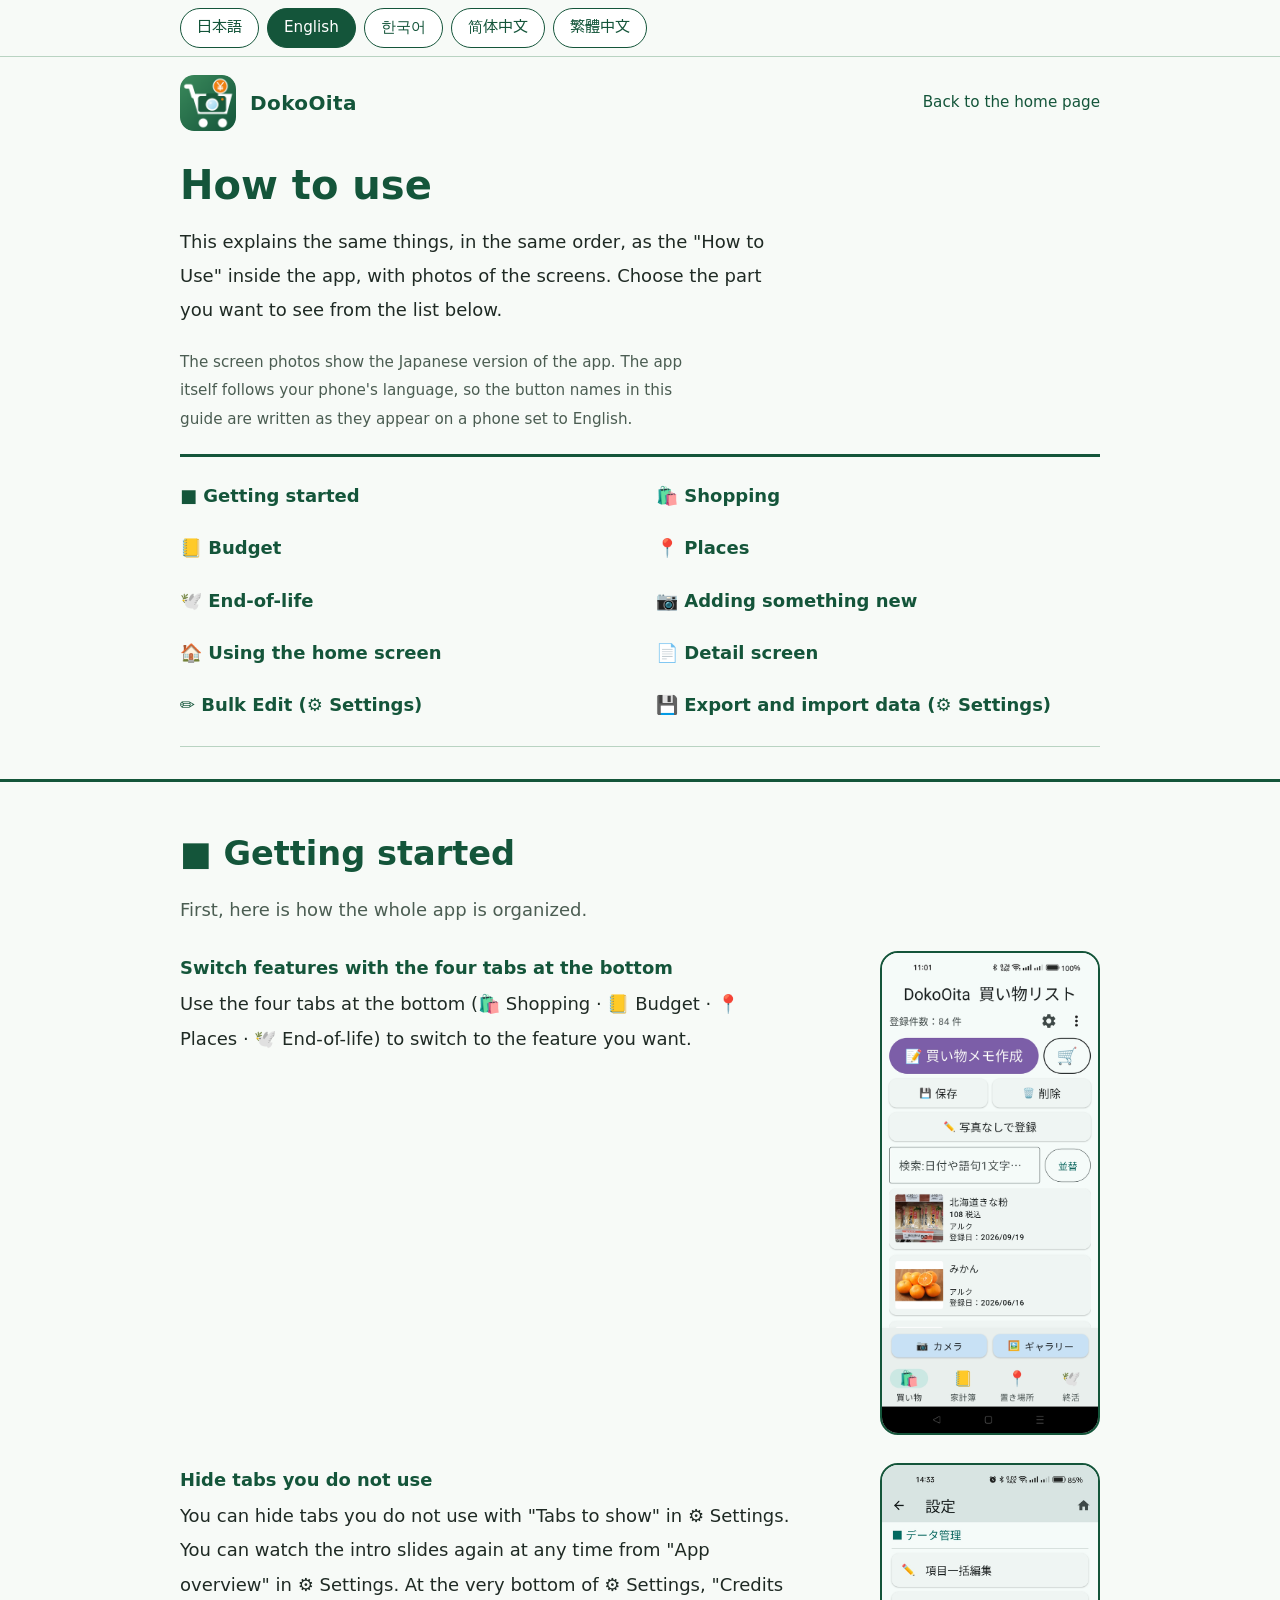
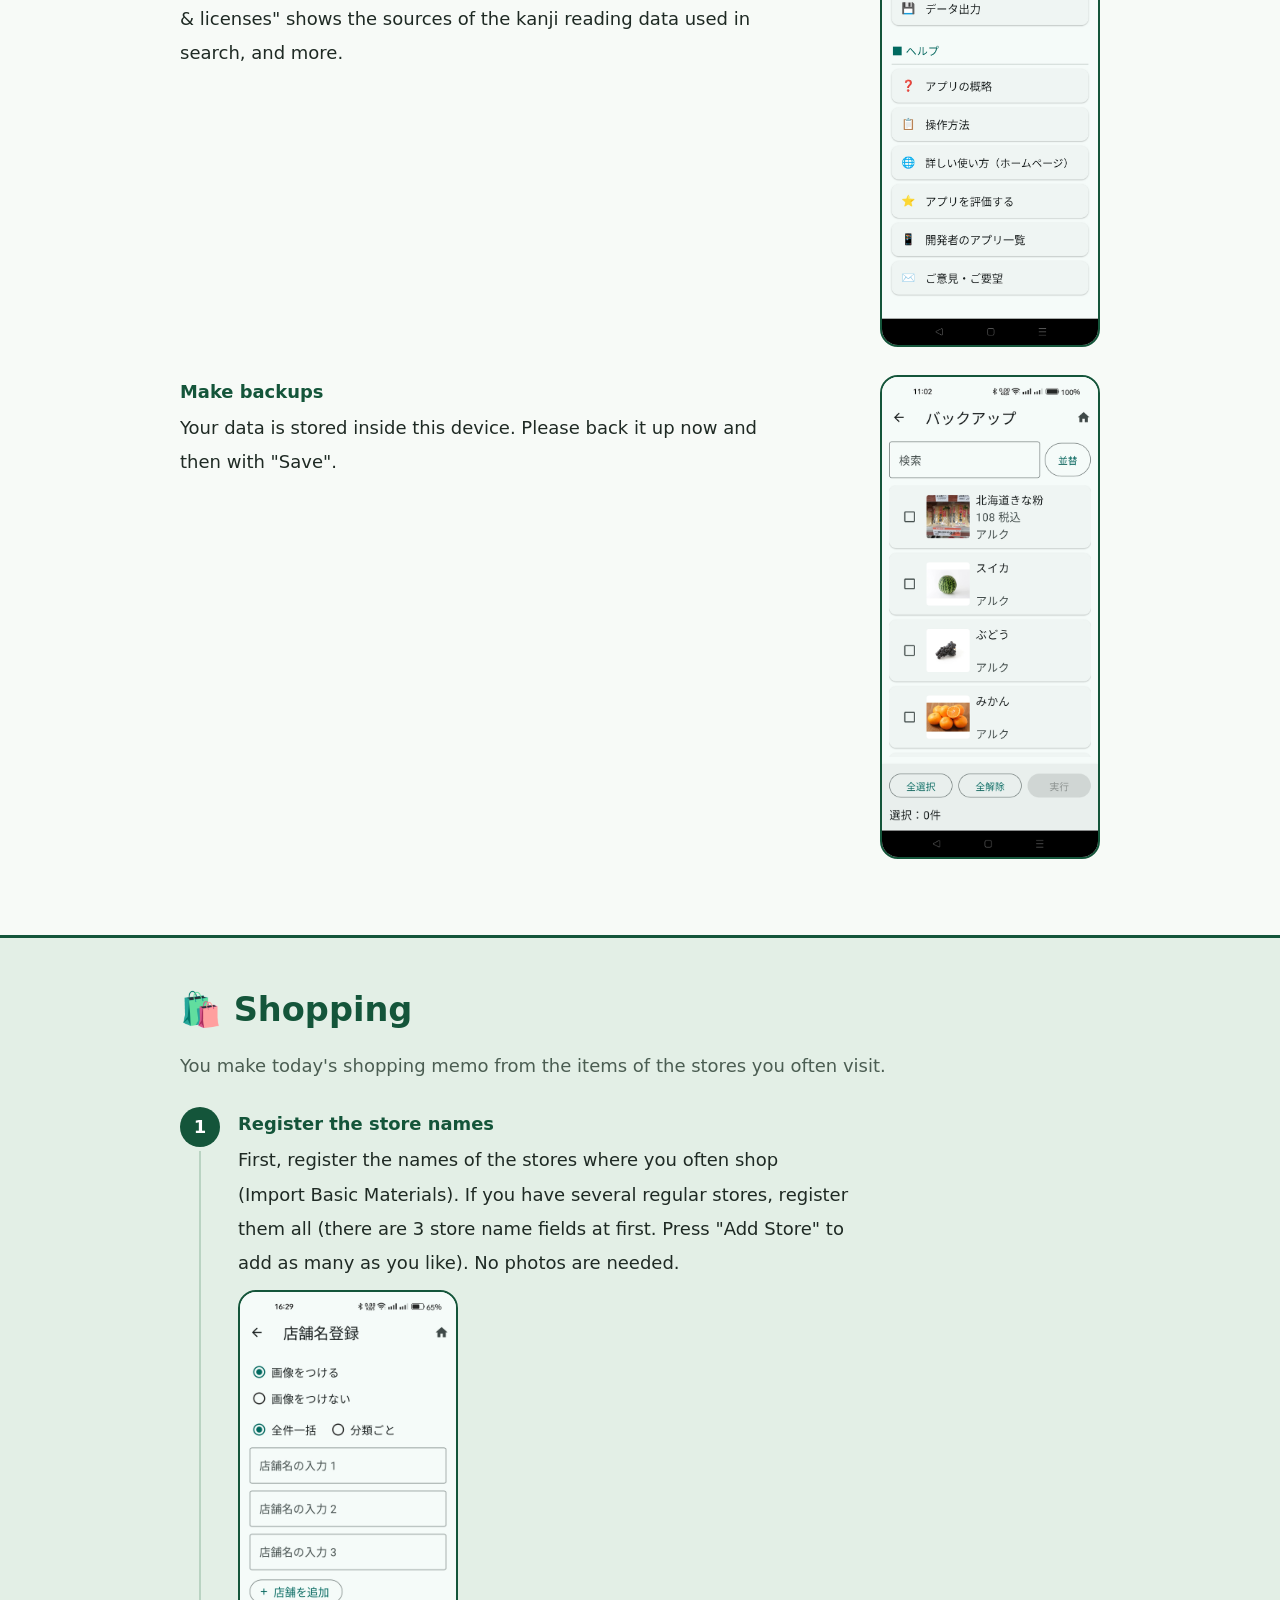
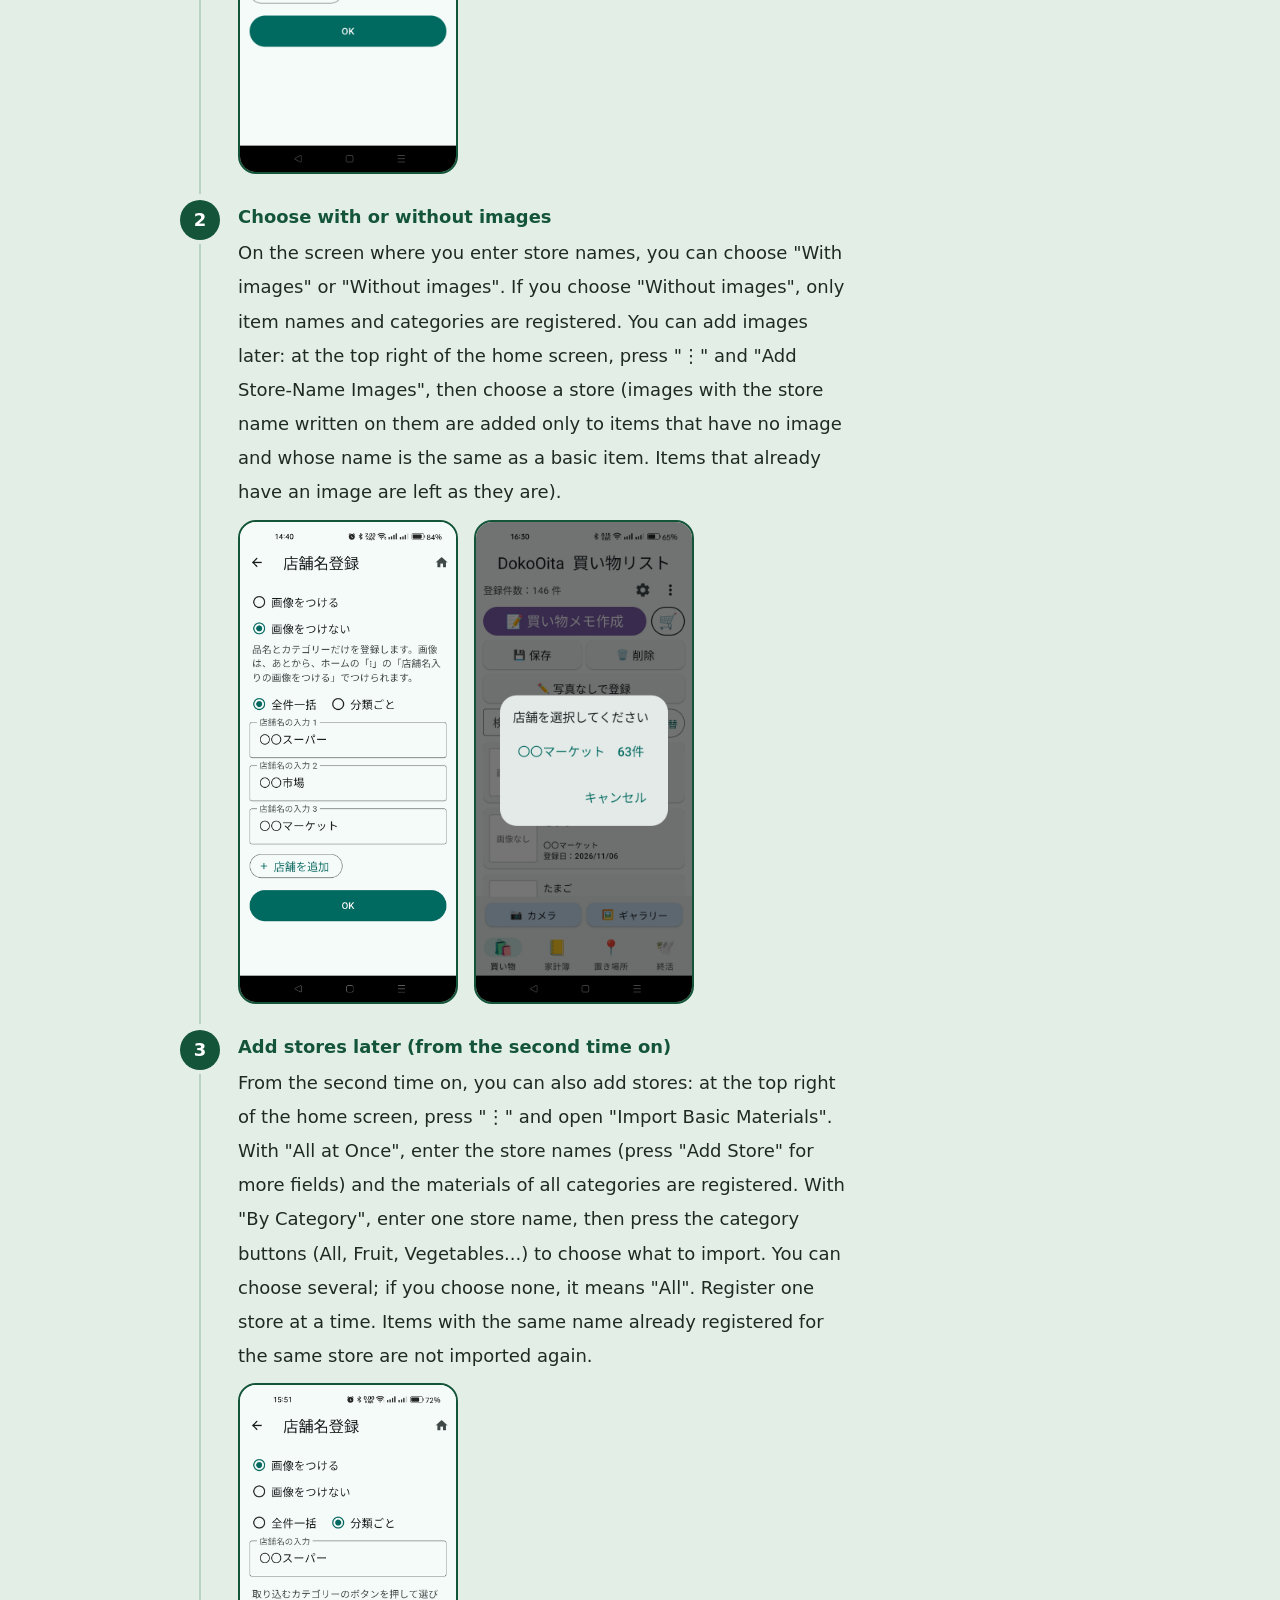
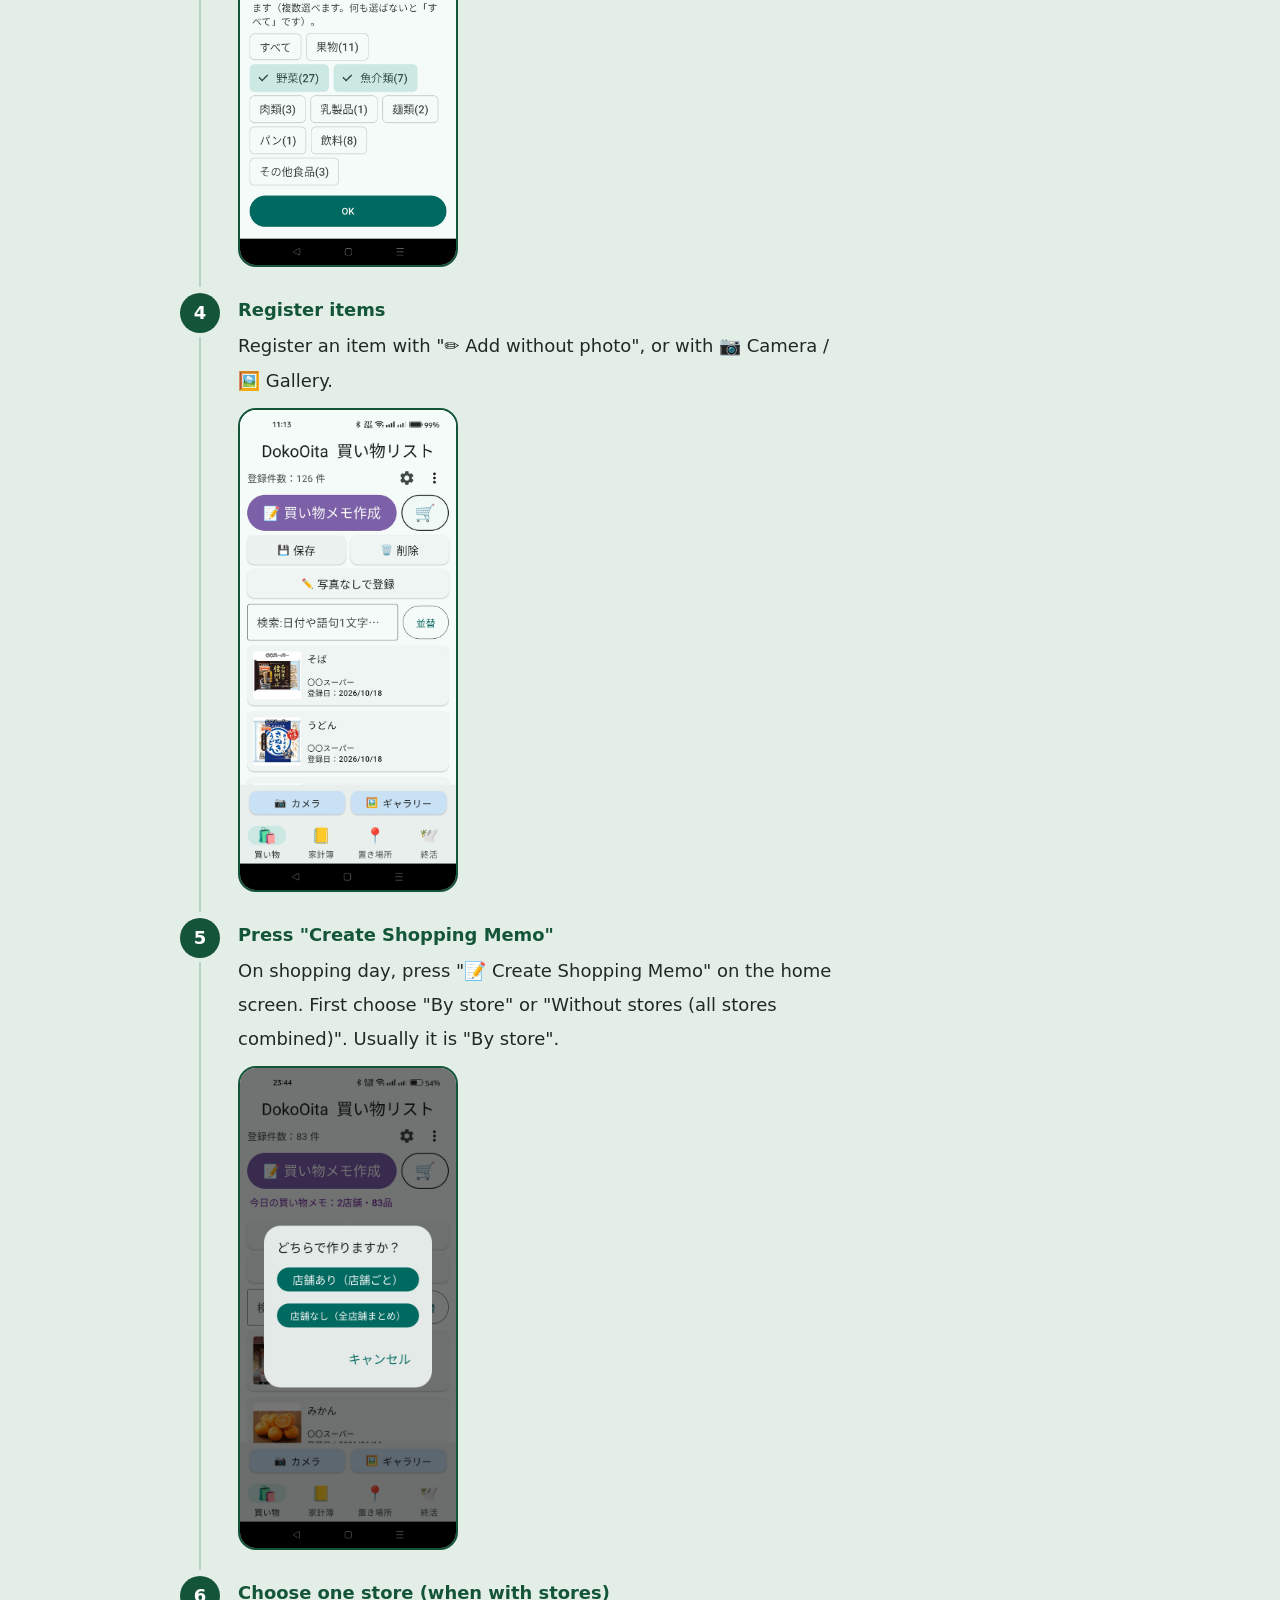
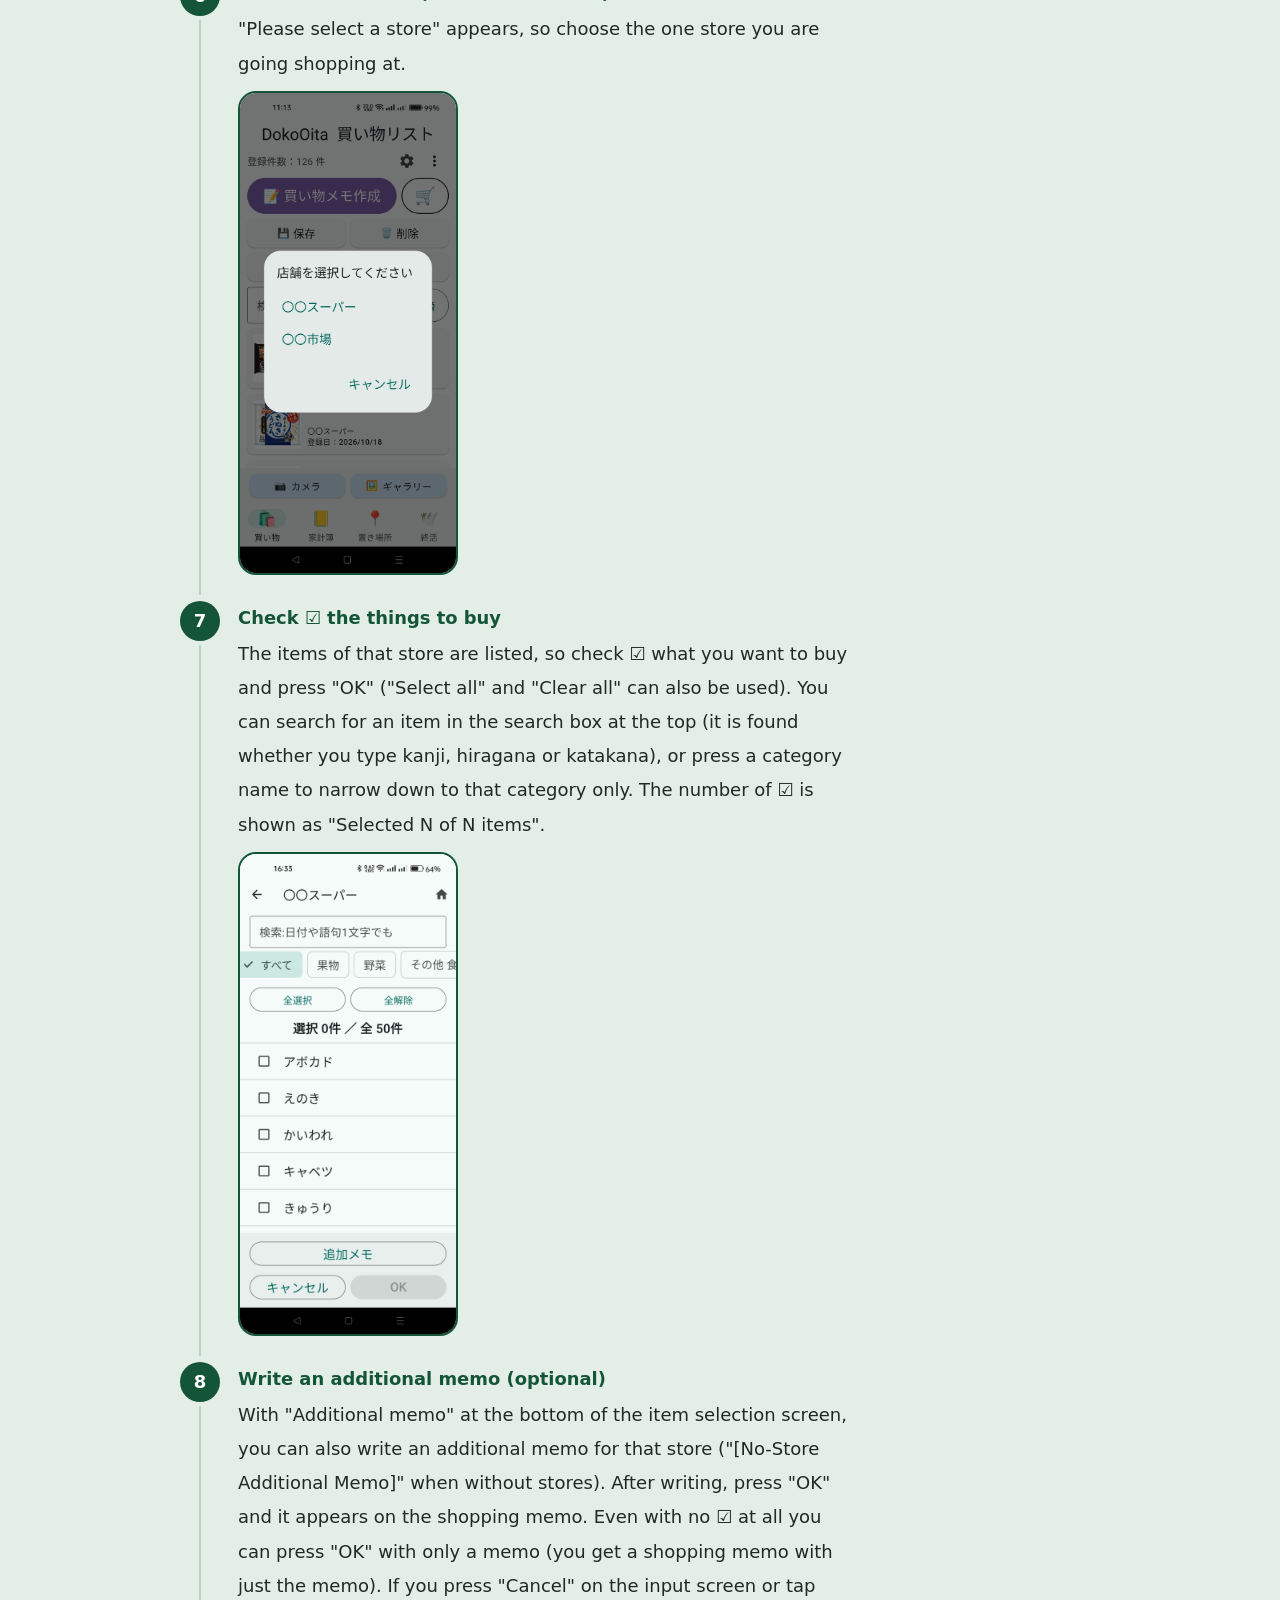
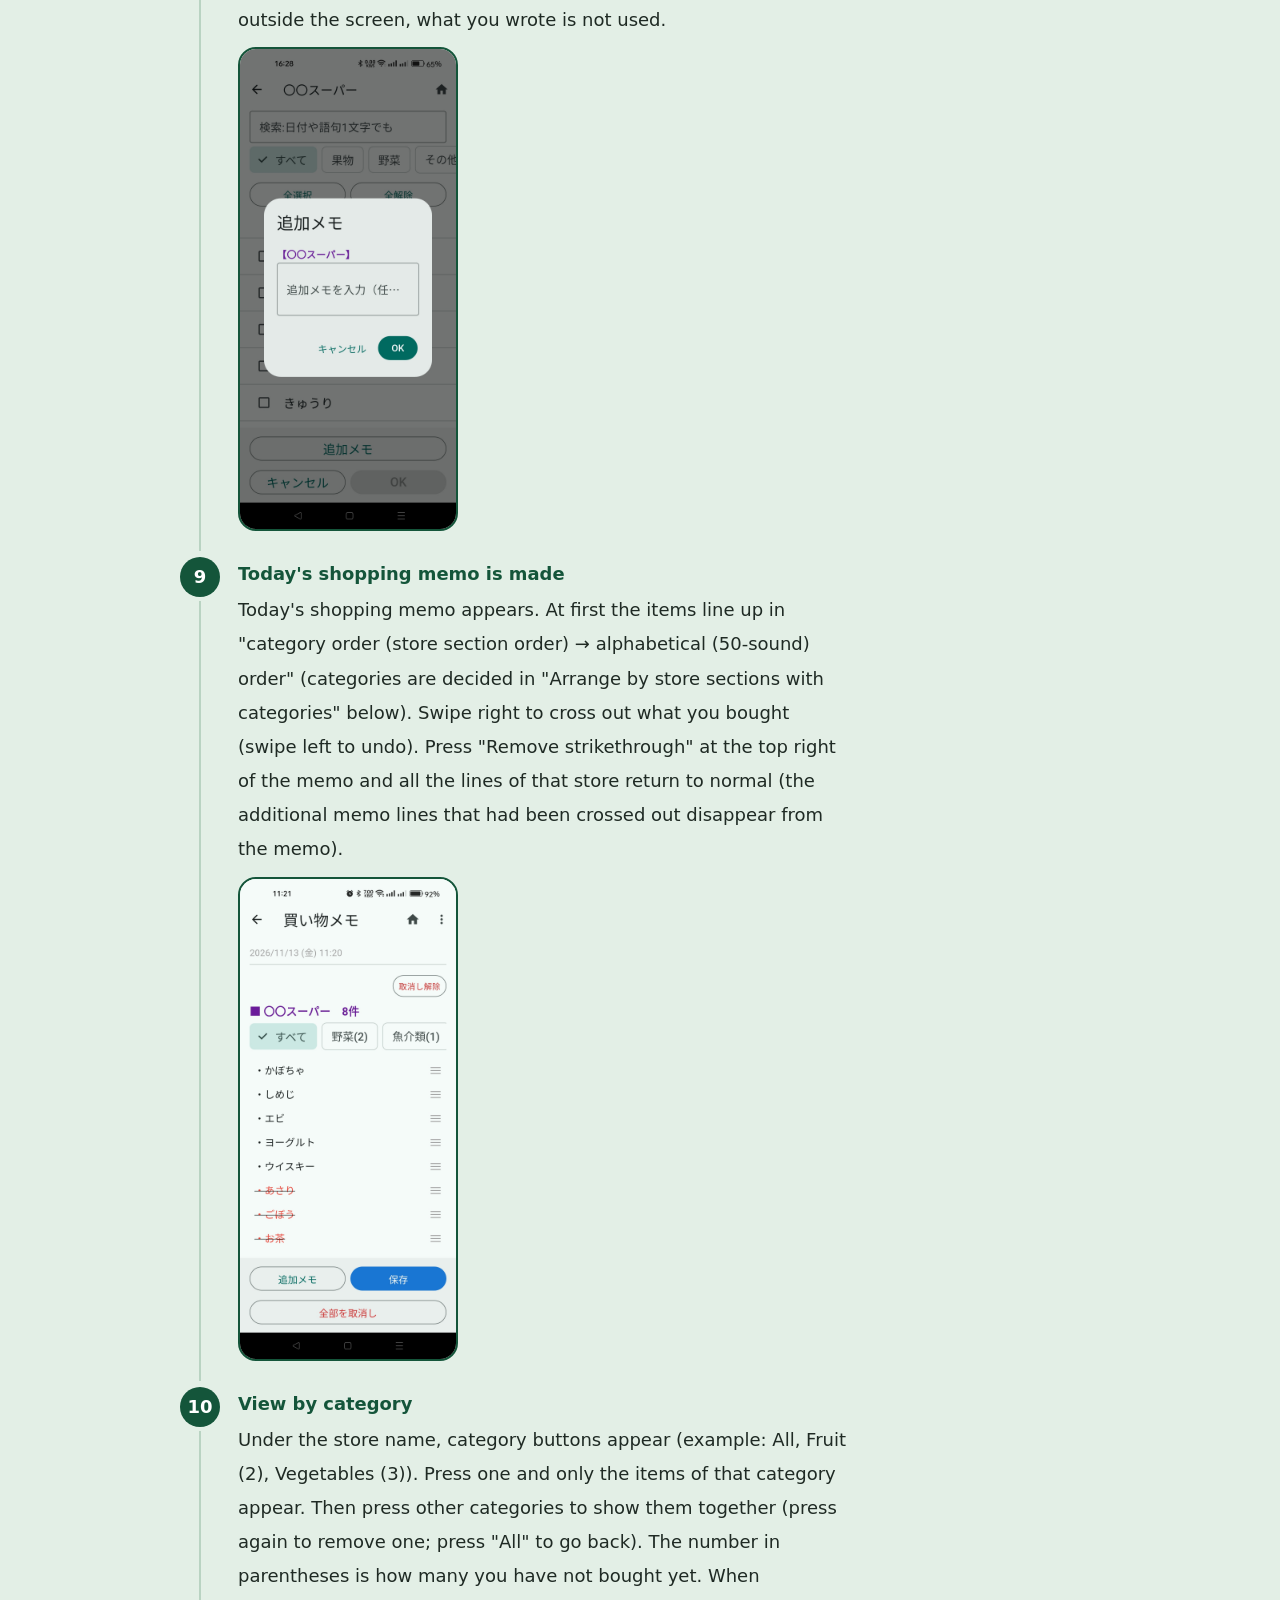
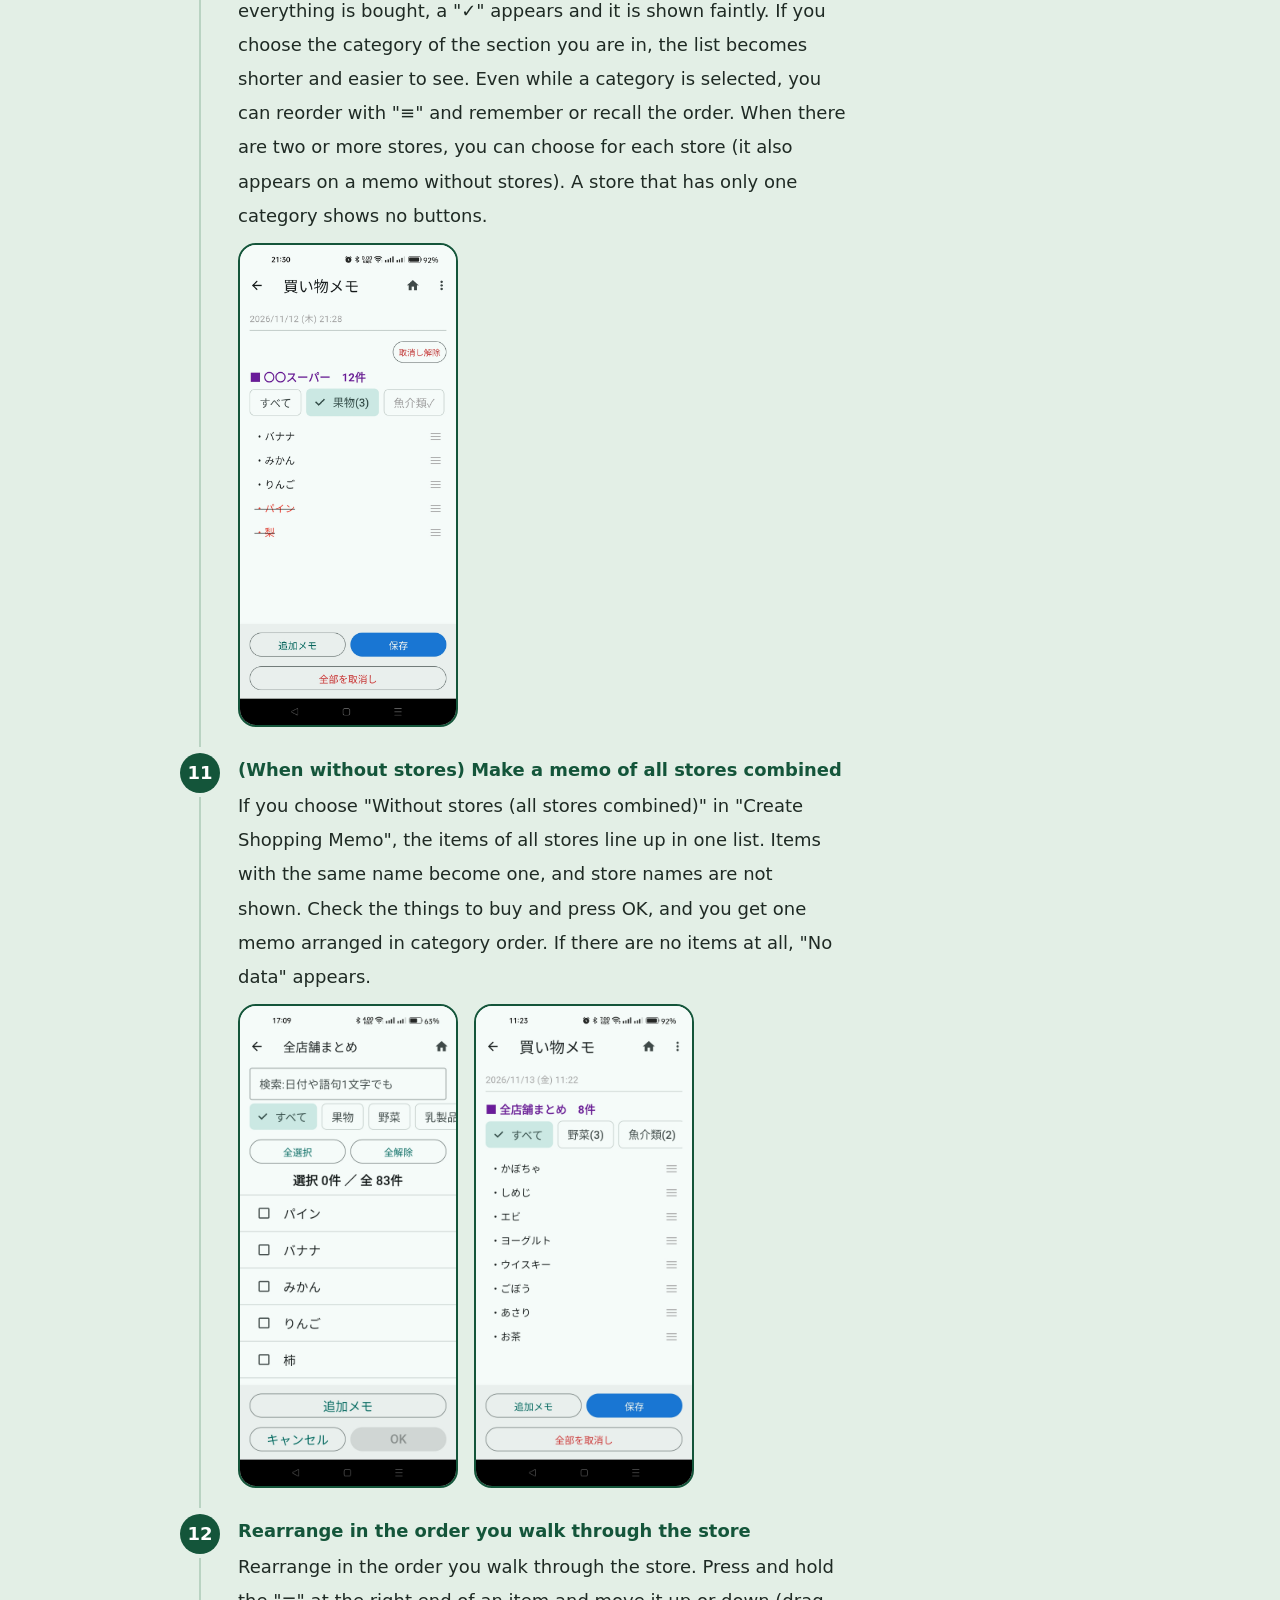
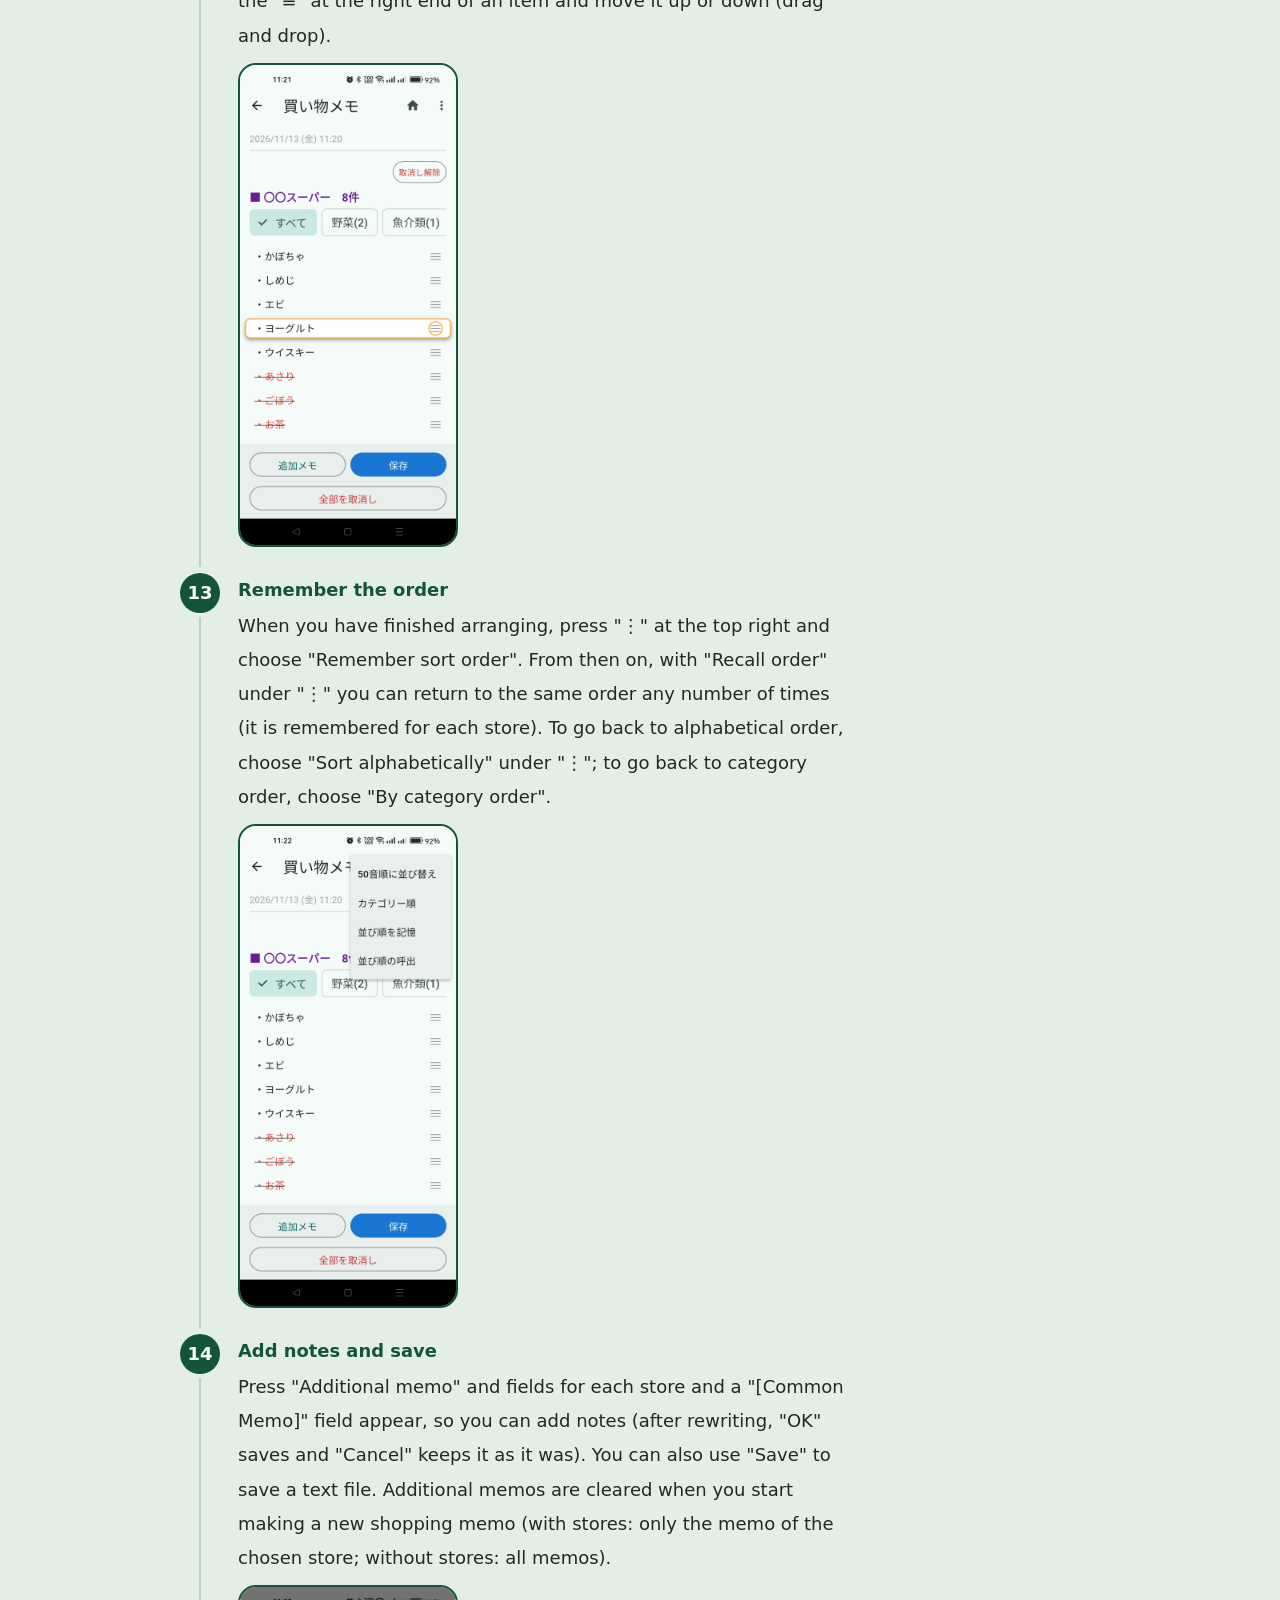
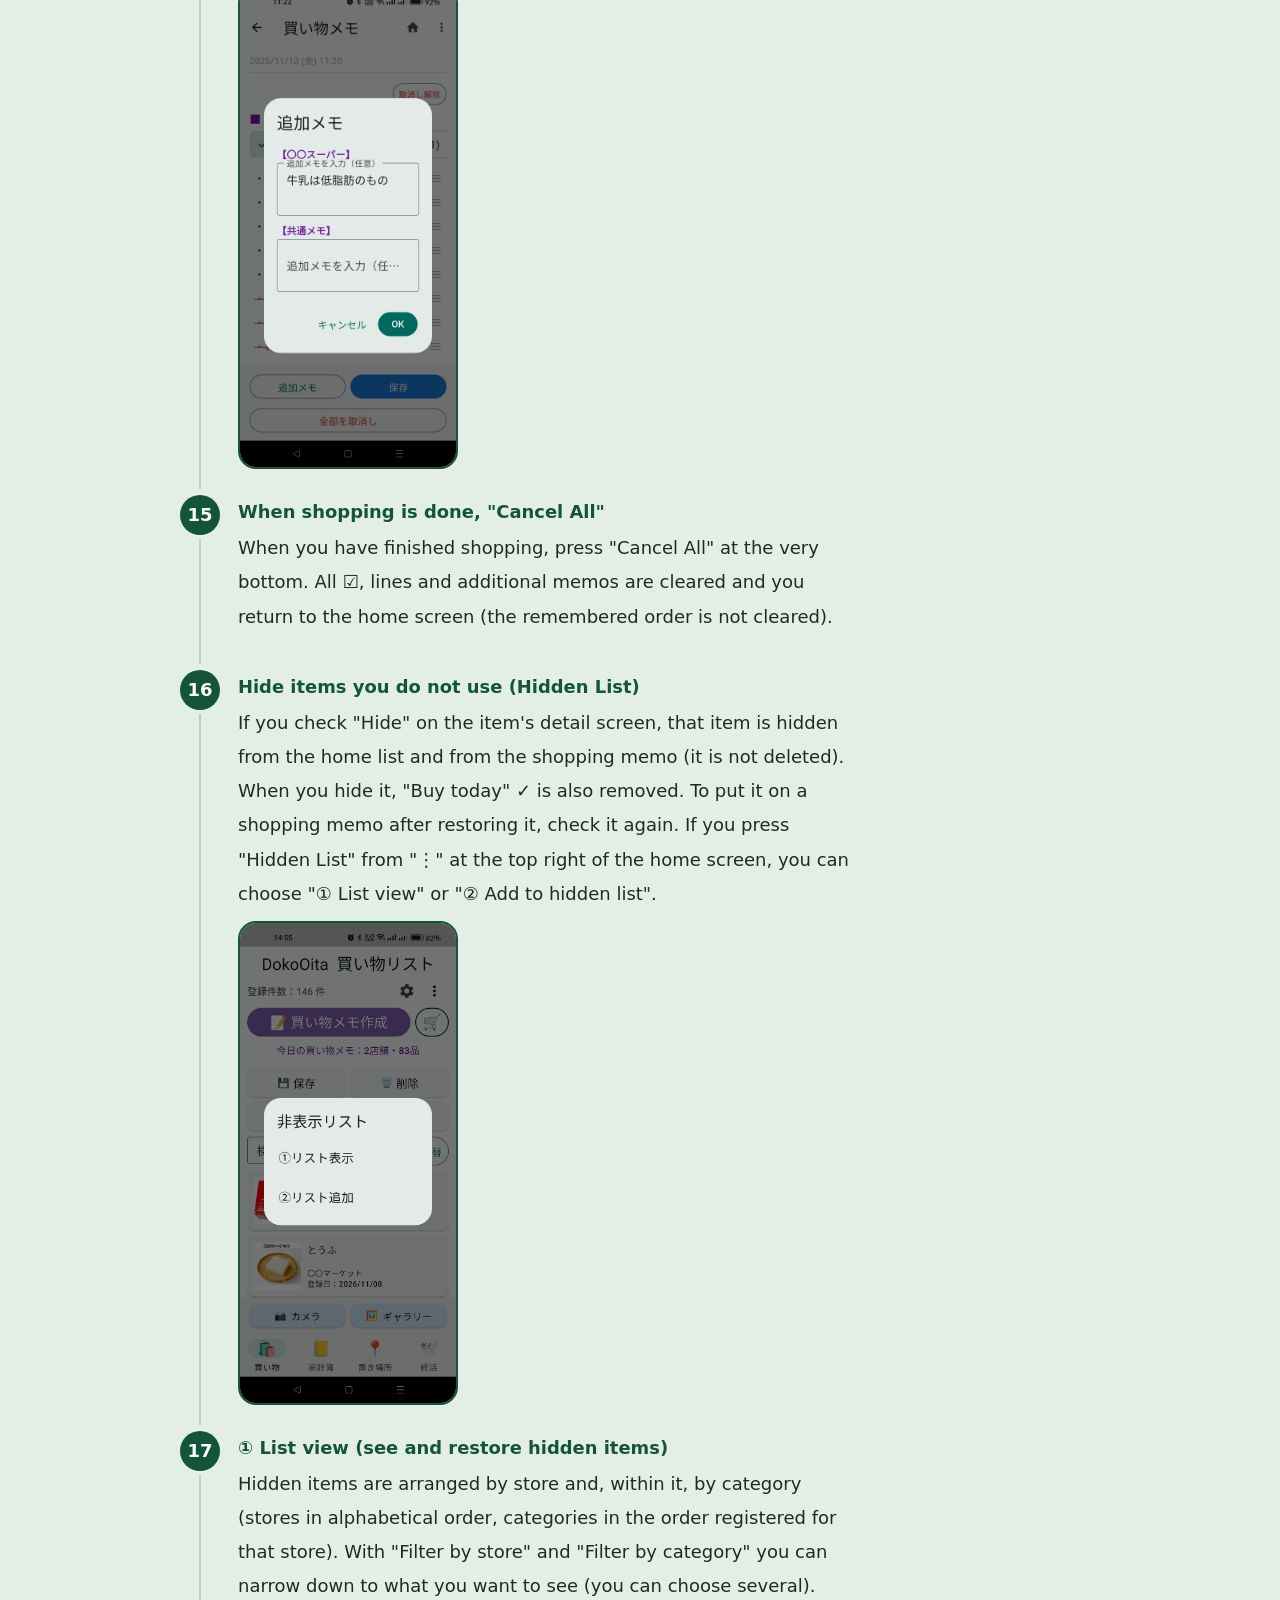
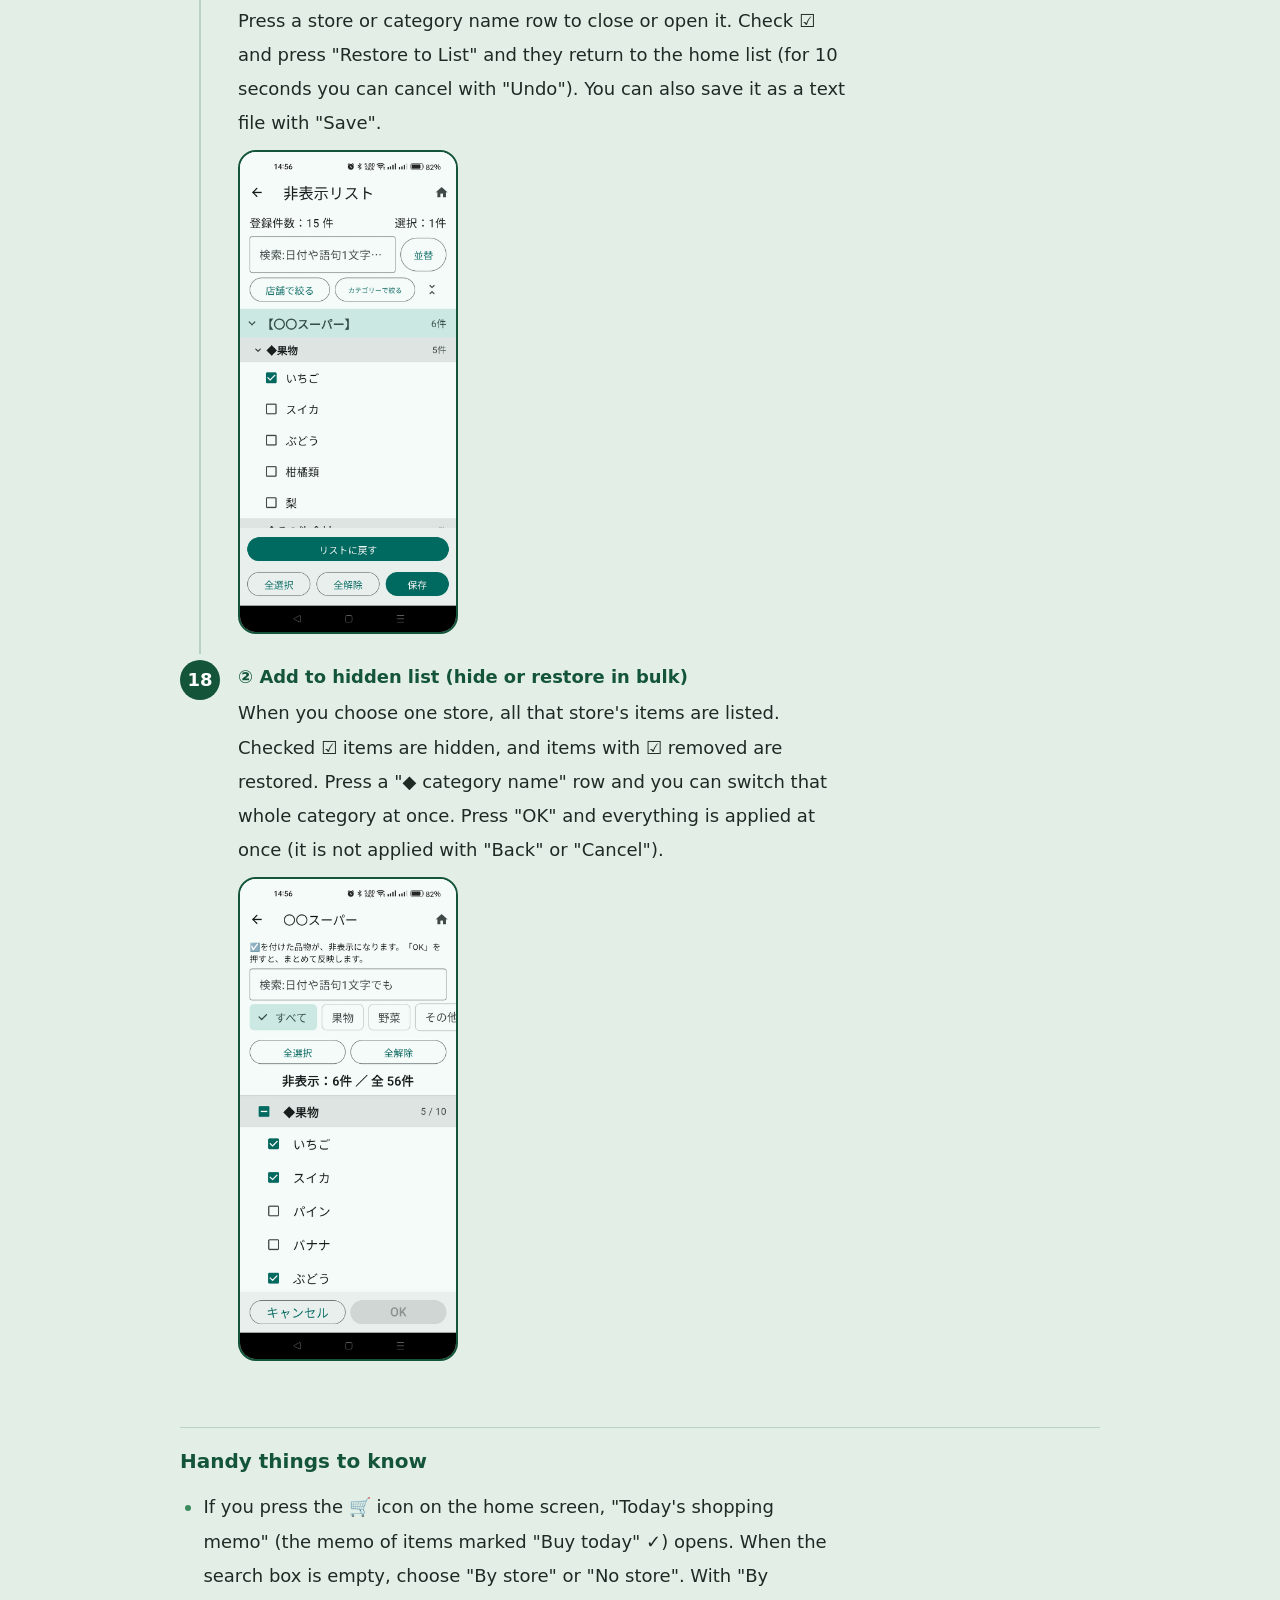
==== commit 99b4d926: "Add files via upload" ====
--- a/guide.html
+++ b/guide.html
@@ -40,6 +40,7 @@
 <ol class="gsteps">
 <li><div class="gtxt" data-l="ja" lang="ja"><b>お店の名前を登録する</b>はじめに、よく買い物をするお店の名前を登録します（基本素材のインポート）。行きつけのお店が複数あるときは、全部登録します（店舗名の欄は、はじめ3つ。「店舗を追加」を押すと、いくつでも増やせます）。写真は要りません。</div><div class="gtxt" data-l="en" lang="en"><b>Register the store names</b>First, register the names of the stores where you often shop (Import Basic Materials). If you have several regular stores, register them all (there are 3 store name fields at first. Press "Add Store" to add as many as you like). No photos are needed.</div><div class="gtxt" data-l="ko" lang="ko"><b>매장 이름을 등록한다</b>먼저 자주 장을 보는 매장의 이름을 등록합니다(기본 소재 가져오기). 자주 가는 매장이 여러 곳이면 모두 등록합니다(매장명 입력란은 처음에 3개입니다. "매장 추가"를 누르면 얼마든지 늘릴 수 있습니다). 사진은 필요 없습니다.</div><div class="gtxt" data-l="zh-Hans" lang="zh-Hans"><b>登记商店的名称</b>首先，登记经常购物的商店名称（导入基本素材）。有多家常去的商店时，请全部登记（店铺名称栏一开始有3个。按“添加店铺”可以增加任意多个）。不需要照片。</div><div class="gtxt" data-l="zh-Hant" lang="zh-Hant"><b>登記商店的名稱</b>首先，登記經常購物的商店名稱（匯入基本素材）。有多家常去的商店時，請全部登記（店鋪名稱欄一開始有3個。按「新增店鋪」可以增加任意多個）。不需要照片。</div><div class="shots"><figure class="shot"><img alt="お店の名前を登録する画面（基本素材のインポート）" data-alt-ja="お店の名前を登録する画面（基本素材のインポート）" data-alt-en="Screen for registering store names (Import Basic Materials)" data-alt-ko="매장 이름을 등록하는 화면(기본 소재 가져오기)" data-alt-zh-Hans="登记店铺名称的画面（导入基本素材）" data-alt-zh-Hant="登記店鋪名稱的畫面（匯入基本素材）" loading="lazy" src="images/s04_material_register.png"/></figure></div></li>
 <li><div class="gtxt" data-l="ja" lang="ja"><b>画像をつけるか、つけないかを選ぶ</b>お店の名前を入れる画面の上で、「画像をつける」か「画像をつけない」かを選べます。「画像をつけない」を選ぶと、品名とカテゴリーだけが登録されます。画像は、あとから、ホームの右上の「⋮」の「店舗名入りの画像をつける」で、お店を選んでつけられます（画像が無くて、品名が基本素材と同じ品物にだけ、店舗名を書き込んだ画像をつけます。すでに画像のある品物は、そのままです）。</div><div class="gtxt" data-l="en" lang="en"><b>Choose with or without images</b>On the screen where you enter store names, you can choose "With images" or "Without images". If you choose "Without images", only item names and categories are registered. You can add images later: at the top right of the home screen, press "⋮" and "Add Store-Name Images", then choose a store (images with the store name written on them are added only to items that have no image and whose name is the same as a basic item. Items that already have an image are left as they are).</div><div class="gtxt" data-l="ko" lang="ko"><b>이미지를 붙일지 말지 고른다</b>매장 이름을 입력하는 화면 위에서 "이미지 붙이기"와 "이미지 붙이지 않기" 중에서 고를 수 있습니다. "이미지 붙이지 않기"를 고르면 품명과 카테고리만 등록됩니다. 이미지는 나중에 홈 오른쪽 위의 "⋮"에서 "매장명이 들어간 이미지 붙이기"로 매장을 골라 붙일 수 있습니다(이미지가 없고 품명이 기본 소재와 같은 품목에만 매장명을 적어 넣은 이미지를 붙입니다. 이미 이미지가 있는 품목은 그대로입니다).</div><div class="gtxt" data-l="zh-Hans" lang="zh-Hans"><b>选择添加图片或不添加</b>在输入店铺名称的画面上方，可以选择“添加图片”或“不添加图片”。选择“不添加图片”，就只会登记品名和分类。图片可以之后在首页右上角“⋮”的“添加带店铺名的图片”里，选择商店后添加（只给没有图片、且品名与基本素材相同的商品添加写有店铺名称的图片。已经有图片的商品保持原样）。</div><div class="gtxt" data-l="zh-Hant" lang="zh-Hant"><b>選擇新增圖片或不新增</b>在輸入店鋪名稱的畫面上方，可以選擇「加入圖片」或「不加入圖片」。選擇「不加入圖片」，就只會登記品名和分類。圖片可以之後在首頁右上角「⋮」的「加入附店家名稱的圖片」裡，選擇商店後新增（只給沒有圖片、且品名與基本素材相同的商品新增寫有店鋪名稱的圖片。已經有圖片的商品保持原樣）。</div><div class="shots"><figure class="shot"><img alt="基本素材のインポートの画面（「画像をつける／つけない」の選択と、店舗名の欄・「店舗を追加」）" data-alt-ja="基本素材のインポートの画面（「画像をつける／つけない」の選択と、店舗名の欄・「店舗を追加」）" data-alt-en="Import Basic Materials screen (choosing &quot;With images&quot; or &quot;Without images&quot;, the store name fields and &quot;Add Store&quot;)" data-alt-ko="기본 소재 가져오기 화면(&quot;이미지 붙이기&quot;/&quot;이미지 붙이지 않기&quot; 선택과 매장명 입력란, &quot;매장 추가&quot;)" data-alt-zh-Hans="导入基本素材的画面（选择“添加图片”或“不添加图片”，以及店铺名称栏和“添加店铺”）" data-alt-zh-Hant="匯入基本素材的畫面（選擇「加入圖片」或「不加入圖片」，以及店鋪名稱欄和「新增店鋪」）" loading="lazy" src="images/s50_material_noimage.png"/></figure><figure class="shot"><img alt="ホームの「⋮」の「店舗名入りの画像をつける」を押して、お店を選ぶ画面" data-alt-ja="ホームの「⋮」の「店舗名入りの画像をつける」を押して、お店を選ぶ画面" data-alt-en="Screen where you press &quot;Add Store-Name Images&quot; under the home &quot;⋮&quot; and choose a store" data-alt-ko="홈의 &quot;⋮&quot;에서 &quot;매장명이 들어간 이미지 붙이기&quot;를 누르고 매장을 고르는 화면" data-alt-zh-Hans="按首页“⋮”里的“添加带店铺名的图片”，然后选择商店的画面" data-alt-zh-Hant="按首頁「⋮」裡的「加入附店家名稱的圖片」，然後選擇商店的畫面" loading="lazy" src="images/s51_attach_images.png"/></figure></div></li>
+<li><div class="gtxt" data-l="ja" lang="ja"><b>あとからお店を足す（2回目以降のインポート）</b>2回目以降も、ホームの右上の「⋮」から「基本素材のインポート」を開くと、お店を足せます。「全件一括」では、お店の名前を入れると（「店舗を追加」で欄を増やせます）、全部の分類の素材が入ります。「分類ごと」では、お店の名前を1つ入れて、取り込む分類のボタン（すべて・果物・野菜…）を押して選びます。複数選べます。何も選ばないと「すべて」です。お店は1回に1つずつ登録します。同じお店に同じ品名がすでにあるときは、取り込みません。</div><div class="gtxt" data-l="en" lang="en"><b>Add stores later (from the second time on)</b>From the second time on, you can also add stores: at the top right of the home screen, press "⋮" and open "Import Basic Materials". With "All at Once", enter the store names (press "Add Store" for more fields) and the materials of all categories are registered. With "By Category", enter one store name, then press the category buttons (All, Fruit, Vegetables...) to choose what to import. You can choose several; if you choose none, it means "All". Register one store at a time. Items with the same name already registered for the same store are not imported again.</div><div class="gtxt" data-l="ko" lang="ko"><b>나중에 매장을 추가한다(두 번째부터)</b>두 번째부터도 홈 오른쪽 위의 "⋮"에서 "기본 소재 가져오기"를 열어 매장을 추가할 수 있습니다. "전체 일괄"에서는 매장명을 입력하면("매장 추가"로 입력란을 늘릴 수 있습니다) 모든 분류의 소재가 들어갑니다. "분류별"에서는 매장명을 하나 입력한 뒤, 가져올 분류 버튼(전체・과일・채소…)을 눌러 고릅니다. 여러 개 고를 수 있으며, 아무것도 고르지 않으면 "전체"입니다. 매장은 한 번에 하나씩 등록합니다. 같은 매장에 같은 품명이 이미 있으면 가져오지 않습니다.</div><div class="gtxt" data-l="zh-Hans" lang="zh-Hans"><b>之后再添加店铺（第二次起）</b>第二次起，也可以在首页右上角“⋮”中打开“基本素材导入”来添加店铺。选择“全部一次性”时，输入店铺名称（可用“添加店铺”增加输入栏），就会登记全部分类的素材。选择“按分类”时，先输入一个店铺名称，再点按要导入的分类按钮（全部、水果、蔬菜…）来选择。可多选；什么都不选则表示“全部”。店铺一次登记一家。同一店铺里已有同名商品时，不会重复导入。</div><div class="gtxt" data-l="zh-Hant" lang="zh-Hant"><b>之後再新增店鋪（第二次起）</b>第二次起，也可以在首頁右上角「⋮」中開啟「基本素材匯入」來新增店鋪。選擇「全部一次性」時，輸入店鋪名稱（可用「新增店鋪」增加輸入欄），就會登記全部分類的素材。選擇「按分類」時，先輸入一個店鋪名稱，再點按要匯入的分類按鈕（全部、水果、蔬菜…）來選擇。可多選；什麼都不選則表示「全部」。店鋪一次登記一家。同一店鋪裡已有同名商品時，不會重複匯入。</div><div class="shots"><figure class="shot"><img alt="基本素材のインポートの「分類ごと」の画面（店舗名を1つ入れて、取り込むカテゴリーのボタンを選んだところ）" data-alt-ja="基本素材のインポートの「分類ごと」の画面（店舗名を1つ入れて、取り込むカテゴリーのボタンを選んだところ）" data-alt-en="The &quot;By Category&quot; screen of Import Basic Materials (one store name entered and category buttons chosen)" data-alt-ko="기본 소재 가져오기의 &quot;분류별&quot; 화면(매장명을 하나 입력하고 가져올 카테고리 버튼을 고른 상태)" data-alt-zh-Hans="基本素材导入的“按分类”画面（输入了一个店铺名称，并选择了要导入的分类按钮）" data-alt-zh-Hant="基本素材匯入的「按分類」畫面（輸入了一個店鋪名稱，並選擇了要匯入的分類按鈕）" loading="lazy" src="images/s56_material_bycategory.png"/></figure></div></li>
 <li><div class="gtxt" data-l="ja" lang="ja"><b>品物を登録する</b>品物は、「✏️写真なしで登録」か、📷カメラ・🖼️ギャラリーで登録します。</div><div class="gtxt" data-l="en" lang="en"><b>Register items</b>Register an item with "✏️ Add without photo", or with 📷 Camera / 🖼️ Gallery.</div><div class="gtxt" data-l="ko" lang="ko"><b>품목을 등록한다</b>품목은 "✏️ 사진 없이 등록" 또는 📷 카메라・🖼️ 갤러리로 등록합니다.</div><div class="gtxt" data-l="zh-Hans" lang="zh-Hans"><b>登记商品</b>商品可以用“✏️ 无照片登记”，或用📷相机・🖼️相册登记。</div><div class="gtxt" data-l="zh-Hant" lang="zh-Hant"><b>登記商品</b>商品可以用「✏️ 不附照片登錄」，或用📷相機・🖼️相簿登記。</div><div class="shots"><figure class="shot"><img alt="買い物タブのホーム画面（登録のボタンと「買い物メモ作成」が見える）" data-alt-ja="買い物タブのホーム画面（登録のボタンと「買い物メモ作成」が見える）" data-alt-en="Home screen of the Shopping tab (the register buttons and &quot;Create Shopping Memo&quot; are visible)" data-alt-ko="쇼핑 탭의 홈 화면(등록 버튼과 &quot;쇼핑 메모 작성&quot;이 보입니다)" data-alt-zh-Hans="购物标签页的首页画面（可以看到登记按钮和“创建购物备忘”）" data-alt-zh-Hant="購物分頁的首頁畫面（可以看到登記按鈕和「建立購物備忘」）" loading="lazy" src="images/s05_shopping_home.png"/></figure></div></li>
 <li><div class="gtxt" data-l="ja" lang="ja"><b>買い物メモ作成を押す</b>買い物の日は、ホームの「📝買い物メモ作成」を押します。最初に、「店舗あり（店舗ごと）」か「店舗なし（全店舗まとめ）」を選びます。ふだんは「店舗あり」です。</div><div class="gtxt" data-l="en" lang="en"><b>Press "Create Shopping Memo"</b>On shopping day, press "📝 Create Shopping Memo" on the home screen. First choose "By store" or "Without stores (all stores combined)". Usually it is "By store".</div><div class="gtxt" data-l="ko" lang="ko"><b>쇼핑 메모 작성을 누른다</b>장보는 날에는 홈의 "📝 쇼핑 메모 작성"을 누릅니다. 먼저 "매장별"과 "매장 없음 (전체 매장 합침)" 중에서 고릅니다. 평소에는 "매장별"입니다.</div><div class="gtxt" data-l="zh-Hans" lang="zh-Hans"><b>按“创建购物备忘”</b>购物那天，按首页的“📝 创建购物备忘”。首先选择“按店铺”或“不分店铺（全部店铺合并）”。平时选“按店铺”。</div><div class="gtxt" data-l="zh-Hant" lang="zh-Hant"><b>按「建立購物備忘」</b>購物那天，按首頁的「📝 建立購物備忘」。首先選擇「依店家」或「不分店家（全部店家合併）」。平時選「依店家」。</div><div class="shots"><figure class="shot"><img alt="「買い物メモ作成」を押した画面（店舗あり／店舗なし（全店舗まとめ）の選択）" data-alt-ja="「買い物メモ作成」を押した画面（店舗あり／店舗なし（全店舗まとめ）の選択）" data-alt-en="Screen after pressing &quot;Create Shopping Memo&quot; (choosing &quot;By store&quot; or &quot;Without stores (all stores combined)&quot;)" data-alt-ko="&quot;쇼핑 메모 작성&quot;을 누른 화면(&quot;매장별&quot;/&quot;매장 없음 (전체 매장 합침)&quot; 선택)" data-alt-zh-Hans="按下“创建购物备忘”后的画面（选择“按店铺”或“不分店铺（全部店铺合并）”）" data-alt-zh-Hant="按下「建立購物備忘」後的畫面（選擇「依店家」或「不分店家（全部店家合併）」）" loading="lazy" src="images/s41_memo_mode.png"/></figure></div></li>
 <li><div class="gtxt" data-l="ja" lang="ja"><b>お店を1つ選ぶ（店舗ありのとき）</b>「店舗を選択してください」と出るので、買い物に行くお店を1つ選びます。</div><div class="gtxt" data-l="en" lang="en"><b>Choose one store (when with stores)</b>"Please select a store" appears, so choose the one store you are going shopping at.</div><div class="gtxt" data-l="ko" lang="ko"><b>매장을 하나 고른다(매장별일 때)</b>"매장을 선택해 주세요"라고 나오면 장보러 갈 매장을 하나 고릅니다.</div><div class="gtxt" data-l="zh-Hans" lang="zh-Hans"><b>选择一家商店（按店铺时）</b>出现“请选择店铺”，请选择要去购物的一家商店。</div><div class="gtxt" data-l="zh-Hant" lang="zh-Hant"><b>選擇一家商店（按店鋪時）</b>出現「請選擇店鋪」，請選擇要去購物的一家商店。</div><div class="shots"><figure class="shot"><img alt="「店舗を選択してください」の画面" data-alt-ja="「店舗を選択してください」の画面" data-alt-en="The &quot;Please select a store&quot; screen" data-alt-ko="&quot;매장을 선택해 주세요&quot; 화면" data-alt-zh-Hans="“请选择店铺”的画面" data-alt-zh-Hant="「請選擇店鋪」的畫面" loading="lazy" src="images/s06_shop_select.png"/></figure></div></li>
@@ -59,6 +60,7 @@
 <h3 class="sub" data-l="ja" lang="ja">あわせて知っておくと便利なこと</h3><h3 class="sub" data-l="en" lang="en">Handy things to know</h3><h3 class="sub" data-l="ko" lang="ko">알아 두면 편리한 것</h3><h3 class="sub" data-l="zh-Hans" lang="zh-Hans">顺便了解一下，会更方便</h3><h3 class="sub" data-l="zh-Hant" lang="zh-Hant">順便了解一下，會更方便</h3>
 <ul class="pts"><li data-l="ja" lang="ja">ホームの🛒アイコンを押すと「今日の買い物メモ」（「今日買う✓」の品物のメモ）が開けます。検索窓が空のときは、「店舗あり」か「店舗なし」を選びます。「店舗あり」では、メモに入れるお店に☑を付けます（複数のお店を選べます）。「今日買う✓」の品物が無くても、追加メモがあれば開けます。品物も追加メモも無いときは「データがありません」と出ます。</li><li data-l="en" lang="en">If you press the 🛒 icon on the home screen, "Today's shopping memo" (the memo of items marked "Buy today" ✓) opens. When the search box is empty, choose "By store" or "No store". With "By store", check ☑ the stores to include in the memo (you can choose several stores). Even without items marked "Buy today" ✓ it opens if there is an additional memo. If there are no items and no additional memo, "No data" appears.</li><li data-l="ko" lang="ko">홈의 🛒 아이콘을 누르면 "오늘의 쇼핑 메모"("오늘 살 것" ✓ 품목의 메모)를 열 수 있습니다. 검색창이 비어 있을 때는 "매장별" 또는 "매장 없음"을 선택합니다. "매장별"에서는 메모에 넣을 매장에 ☑를 합니다(여러 매장을 선택할 수 있습니다). "오늘 살 것" ✓ 품목이 없어도 추가 메모가 있으면 열 수 있습니다. 품목도 추가 메모도 없을 때는 "데이터 없음"라고 나옵니다.</li><li data-l="zh-Hans" lang="zh-Hans">按首页的🛒图标，可以打开“今天的购物备忘”（“今天要买”✓商品的备忘）。搜索框为空时，选择“按店铺”或“无店铺”。选择“按店铺”时，给要放进备忘的商店打☑（可以选择多家商店）。即使没有“今天要买”✓的商品，只要有附加备注也能打开。商品和附加备注都没有时，会显示“暂无数据”。</li><li data-l="zh-Hant" lang="zh-Hant">按首頁的🛒圖示，可以開啟「今天的購物備忘」（「今天要買」✓商品的備忘）。搜尋框為空時，選擇「依店家」或「無店家」。選擇「依店家」時，給要放進備忘的商店打☑（可以選擇多家商店）。即使沒有「今天要買」✓的商品，只要有附加備註也能開啟。商品和附加備註都沒有時，會顯示「沒有資料」。</li><li data-l="ja" lang="ja">1つのお店だけ表示したいときは、ホームの検索窓にそのお店の名前を入れて、「🛒」アイコンを押します。</li><li data-l="en" lang="en">To show only one store, type that store's name in the search box on the home screen and press the "🛒" icon.</li><li data-l="ko" lang="ko">한 매장만 표시하고 싶을 때는 홈의 검색창에 그 매장의 이름을 입력하고 "🛒" 아이콘을 누릅니다.</li><li data-l="zh-Hans" lang="zh-Hans">只想显示一家商店时，在首页的搜索框里输入该商店的名称，按“🛒”图标。</li><li data-l="zh-Hant" lang="zh-Hant">只想顯示一家商店時，在首頁的搜尋框裡輸入該商店的名稱，按「🛒」圖示。</li><li data-l="ja" lang="ja">「並び順の記憶」と「カテゴリー」は、ZIPにも入ります。⚙設定の「データ出力」で「ZIPエクスポート（画像込み）」を行い、新しいスマホで「ZIPインポート」をすれば、並び順も引き継げます。</li><li data-l="en" lang="en">The "remembered order" and "Categories" are also included in the ZIP. In ⚙ Settings, use "Data Export" and "ZIP Export (with images)", then run "ZIP Import" on the new phone, and the order is carried over too.</li><li data-l="ko" lang="ko">"기억한 정렬 순서"와 "카테고리"는 ZIP에도 들어갑니다. ⚙ 설정의 "데이터 내보내기"에서 "ZIP 내보내기 (이미지 포함)"을 실행하고 새 휴대폰에서 "ZIP 가져오기"를 하면 정렬 순서도 옮길 수 있습니다.</li><li data-l="zh-Hans" lang="zh-Hans">“记住的排列顺序”和“分类”也会包含在ZIP里。在⚙设置的“数据导出”里执行“ZIP导出（含图片）”，在新手机上执行“ZIP导入”，排列顺序也能转移过去。</li><li data-l="zh-Hant" lang="zh-Hant">「記住的排列順序」和「分類」也會包含在ZIP裡。在⚙設定的「資料導出」裡執行「ZIP匯出（含圖片）」，在新手機上執行「ZIP匯入」，排列順序也能轉移過去。</li><li data-l="ja" lang="ja">ホームの右上の「⋮」から、カテゴリーの設定、非表示リスト（①リスト表示・②リスト追加）、基本素材のインポート、「店舗名入りの画像をつける」を開けます。</li><li data-l="en" lang="en">From "⋮" at the top right of the home screen you can open the category settings, "Hidden List" ("① List view" / "② Add to hidden list"), Import Basic Materials, and "Add Store-Name Images".</li><li data-l="ko" lang="ko">홈 오른쪽 위의 "⋮"에서 카테고리 설정, "숨김 목록"("① 목록 보기"・"② 숨김 목록에 추가"), 기본 소재 가져오기, "매장명이 들어간 이미지 붙이기"를 열 수 있습니다.</li><li data-l="zh-Hans" lang="zh-Hans">从首页右上角的“⋮”，可以打开分类设置、“隐藏列表”（“① 查看列表”・“② 添加到隐藏列表”）、导入基本素材、“添加带店铺名的图片”。</li><li data-l="zh-Hant" lang="zh-Hant">從首頁右上角的「⋮」，可以開啟分類設定、「隱藏清單」（「① 查看清單」・「② 加入隱藏清單」）、匯入基本素材、「加入附店家名稱的圖片」。</li><li data-l="ja" lang="ja">品物に価格を入れておくと、買い物メモの品名のあとに「198円（外税）」のように価格が出ます（内税・外税つき。店舗なしのメモには出ません）。前回の価格を見ながら買い物できます。</li><li data-l="en" lang="en">If an item has a price, it is shown after the item name in the shopping memo, like "198 yen (excl. tax)" (with tax type; not shown in the No-store memo). You can shop while looking at the previous price.</li><li data-l="ko" lang="ko">품목에 가격을 넣어 두면 쇼핑 메모의 품명 뒤에 "198엔(세금 별도)"처럼 가격이 표시됩니다(세금 포함/별도 표시. 매장 없음 메모에는 표시되지 않습니다). 지난번 가격을 보면서 장을 볼 수 있습니다.</li><li data-l="zh-Hans" lang="zh-Hans">商品填了价格后，购物备忘中商品名称后面会显示价格，如“198元（外税）”（含税/外税一并显示；不分店铺的备忘中不显示）。可以对照上次的价格购物。</li><li data-l="zh-Hant" lang="zh-Hant">商品填了價格後，購物備忘中商品名稱後面會顯示價格，如「198元（外稅）」（含稅/外稅一併顯示；不分店鋪的備忘中不顯示）。可以對照上次的價格購物。</li><li data-l="ja" lang="ja">【レシートから買い物リストの価格を更新】レシートを登録したあと、買い物リストに同じお店があると、「買い物リストの「お店」に、レシートの価格を反映できます。反映しますか？」と出ます。「はい」を押すと確認の画面が開き、レシートの全部の品目が並びます。上の段は、買い物リストの品物と結びついた行です（「いまの価格 → 新しい価格」が出て、☑の行だけ「OK」で書き換わります）。下の段は、リストにない品名の行で、「リストの品物を選ぶ」を押して、買い物リストの品物と結びつけられます。「OK」を押すと結びつけを覚えるので、次のレシートからは自動で結びつきます。お店の名前が少し違うとき（例：「アルク彦島店」と「アルク下関彦島店」）は、「そのお店ですか？」と聞かれ、答えを覚えます。</li><li data-l="en" lang="en">[Update shopping list prices from a receipt] After you register a receipt, if the same store is on your shopping list, you are asked "You can apply the receipt prices to this store on your shopping list. Apply them?" Press "Yes" and a confirmation screen opens with all the items on the receipt. The upper section shows lines linked to an item on your shopping list ("current price → new price" is shown, and only checked lines are rewritten with "OK"). The lower section shows names that are not on your list; press "Choose a list item" to link them to an item on your shopping list. When you press "OK" the links are remembered, so from the next receipt on they are linked automatically. If the store name is slightly different (for example "Alc Hikoshima" and "Alc Shimonoseki Hikoshima"), you are asked "Is this the store?" and your answer is remembered.</li><li data-l="ko" lang="ko">【영수증으로 쇼핑 목록 가격 업데이트】영수증을 등록한 뒤 쇼핑 목록에 같은 매장이 있으면 "쇼핑 목록의 이 매장에 영수증의 가격을 반영할 수 있습니다. 반영할까요?"라고 나옵니다. "예"를 누르면 확인 화면이 열리고 영수증의 모든 품목이 나열됩니다. 위쪽은 쇼핑 목록의 품목과 연결된 줄입니다("현재 가격 → 새 가격"이 표시되고, ☑한 줄만 "확인"으로 바뀝니다). 아래쪽은 목록에 없는 품명의 줄이며, "목록의 품목 선택"을 눌러 쇼핑 목록의 품목과 연결할 수 있습니다. "확인"을 누르면 연결을 기억하므로 다음 영수증부터는 자동으로 연결됩니다. 매장 이름이 조금 다를 때(예: "알크 히코시마점"과 "알크 시모노세키 히코시마점")는 "그 매장입니까?"라고 묻고 답을 기억합니다.</li><li data-l="zh-Hans" lang="zh-Hans">【用收据更新购物清单的价格】登记收据后，如果购物清单里有同一家商店，会出现“可以把收据上的价格反映到购物清单的这家商店。要反映吗？”。按“是”会打开确认画面，列出收据上的全部品目。上方是已与购物清单中的商品关联的行（显示“当前价格 → 新价格”，按“OK”时只更新已勾选的行）。下方是清单中没有的品名，按“选择清单中的商品”，可以与购物清单中的商品关联。按“OK”会记住关联，下次收据起会自动关联。商店名称稍有不同时（例如“阿尔克 彦岛店”和“阿尔克 下关彦岛店”），会询问“是这家商店吗？”，并记住你的回答。</li><li data-l="zh-Hant" lang="zh-Hant">【用收據更新購物清單的價格】登錄收據後，如果購物清單裡有同一家商店，會出現「可以把收據上的價格反映到購物清單的這家商店。要反映嗎？」。按「是」會開啟確認畫面，列出收據上的全部品目。上方是已與購物清單中的商品關聯的行（顯示「目前價格 → 新價格」，按「OK」時只更新已勾選的行）。下方是清單中沒有的品名，按「選擇清單中的商品」，可以與購物清單中的商品關聯。按「OK」會記住關聯，下次收據起會自動關聯。商店名稱稍有不同時（例如「阿爾克 彥島店」和「阿爾克 下關彥島店」），會詢問「是這家商店嗎？」，並記住你的回答。</li><li data-l="ja" lang="ja">まとめて買った品物は、その行の「個数」を入れると、レシートの金額を個数で割って、1個の単価になります（例：476円で2個 → 238円。割り切れないときは四捨五入します）。書き換わるのは、買い物リストにある品物の価格だけで、新しい品物は足されません。</li><li data-l="en" lang="en">For items bought in bulk, enter the "Quantity" on that line and the receipt amount is divided by the quantity to give the price of one (example: 476 yen for 2 = 238 yen; rounded when it does not divide evenly). Only the prices of items already on your shopping list are rewritten; no new items are added.</li><li data-l="ko" lang="ko">여러 개를 한꺼번에 산 품목은 그 줄의 "개수"를 넣으면 영수증 금액을 개수로 나누어 1개 단가가 됩니다(예: 476엔에 2개 → 238엔. 나누어떨어지지 않으면 반올림합니다). 바뀌는 것은 쇼핑 목록에 있는 품목의 가격뿐이며, 새 품목은 추가되지 않습니다.</li><li data-l="zh-Hans" lang="zh-Hans">一次买了多个的商品，输入该行的“数量”，收据金额会除以数量，得到单价（例：476元买2个 → 238元；除不尽时四舍五入）。只会更新购物清单中已有商品的价格，不会新增商品。</li><li data-l="zh-Hant" lang="zh-Hant">一次買了多個的商品，輸入該行的「數量」，收據金額會除以數量，得到單價（例：476元買2個 → 238元；除不盡時四捨五入）。只會更新購物清單中已有商品的價格，不會新增商品。</li></ul>
 <div class="shots"><figure class="shot"><img alt="🛒を押して「店舗あり」を選んだときの、お店を選ぶ画面（複数選べます）" data-alt-ja="🛒を押して「店舗あり」を選んだときの、お店を選ぶ画面（複数選べます）" data-alt-en="Store selection screen after pressing 🛒 and choosing &quot;By store&quot; (you can choose several)" data-alt-ko="🛒를 누르고 &quot;매장별&quot;을 선택했을 때 매장을 고르는 화면(여러 개 선택 가능)" data-alt-zh-Hans="按🛒并选择“按店铺”时，选择商店的画面（可多选）" data-alt-zh-Hant="按🛒並選擇「依店家」時，選擇商店的畫面（可多選）" loading="lazy" src="images/s48_cart_stores.png"/></figure></div>
+<div class="shots"><figure class="shot"><img alt="価格が品名のあとに出ている買い物メモの画面（内税・外税つき）" data-alt-ja="価格が品名のあとに出ている買い物メモの画面（内税・外税つき）" data-alt-en="Shopping memo with the price shown after each item name (with the tax type)" data-alt-ko="품명 뒤에 가격이 표시된 쇼핑 메모 화면(세금 포함/별도 표시)" data-alt-zh-Hans="品名后面显示价格的购物备忘画面（含税/外税）" data-alt-zh-Hant="品名後面顯示價格的購物備忘畫面（含稅/外稅）" loading="lazy" src="images/s59_memo_price.png"/></figure><figure class="shot"><img alt="レシートを登録したあとに出る、「買い物リストの価格を更新」の問い合わせの画面" data-alt-ja="レシートを登録したあとに出る、「買い物リストの価格を更新」の問い合わせの画面" data-alt-en="The question &quot;Update shopping list prices&quot; shown after registering a receipt" data-alt-ko="영수증을 등록한 뒤에 나오는 &quot;쇼핑 목록 가격 업데이트&quot; 확인 화면" data-alt-zh-Hans="登记收据后出现的“更新购物清单的价格”确认画面" data-alt-zh-Hant="登錄收據後出現的「更新購物清單的價格」確認畫面" loading="lazy" src="images/s57_price_dialog.png"/></figure><figure class="shot"><img alt="「買い物リストの価格を更新」の確認の画面（いまの価格 → 新しい価格、個数、結びついた品物）" data-alt-ja="「買い物リストの価格を更新」の確認の画面（いまの価格 → 新しい価格、個数、結びついた品物）" data-alt-en="The &quot;Update shopping list prices&quot; confirmation screen (current price → new price, quantity and linked item)" data-alt-ko="&quot;쇼핑 목록 가격 업데이트&quot; 확인 화면(현재 가격 → 새 가격, 개수, 연결된 품목)" data-alt-zh-Hans="“更新购物清单的价格”的确认画面（现在的价格 → 新价格、数量、关联的商品）" data-alt-zh-Hant="「更新購物清單的價格」的確認畫面（目前的價格 → 新價格、數量、關聯的商品）" loading="lazy" src="images/s58_price_confirm.png"/></figure></div>
 <h3 class="sub" data-l="ja" lang="ja">カテゴリーで売り場の順に整える</h3><h3 class="sub" data-l="en" lang="en">Arrange by store sections with categories</h3><h3 class="sub" data-l="ko" lang="ko">카테고리로 매장 코너 순서에 맞춘다</h3><h3 class="sub" data-l="zh-Hans" lang="zh-Hans">用分类按卖场顺序整理</h3><h3 class="sub" data-l="zh-Hant" lang="zh-Hant">用分類按賣場順序整理</h3>
 <p class="lead2" data-l="ja" lang="ja">品物を「果物・野菜・肉…」のように大まかに分けておくと、買い物メモの最初の並びが売り場の順になります。カテゴリーは、お店ごとに持てます（スーパーと薬局では、売り場が違うためです）。</p><p class="lead2" data-l="en" lang="en">If you roughly divide items like "fruit, vegetables, meat...", the first order of the shopping memo follows the store sections. Each store can have its own categories (because the sections of a supermarket and a pharmacy are different).</p><p class="lead2" data-l="ko" lang="ko">품목을 "과일・채소・고기…"처럼 대략 나눠 두면 쇼핑 메모의 처음 순서가 매장 코너 순서가 됩니다. 카테고리는 매장별로 가질 수 있습니다(슈퍼와 약국은 코너가 다르기 때문입니다).</p><p class="lead2" data-l="zh-Hans" lang="zh-Hans">把商品大致分成“水果・蔬菜・肉类…”等，购物备忘一开始的顺序就是卖场的顺序。分类可以按商店设置（因为超市和药店的卖场不同）。</p><p class="lead2" data-l="zh-Hant" lang="zh-Hant">把商品大致分成「水果・蔬菜・肉類…」等，購物備忘一開始的順序就是賣場的順序。分類可以按商店設定（因為超市和藥店的賣場不同）。</p>
 <ol class="gsteps">
@@ -117,7 +119,7 @@
 <section class="band" id="home"><div class="wrap">
 <h2 class="sec" data-l="ja" lang="ja">🏠 ホーム画面の使い方</h2><h2 class="sec" data-l="en" lang="en">🏠 Using the home screen</h2><h2 class="sec" data-l="ko" lang="ko">🏠 홈 화면 사용법</h2><h2 class="sec" data-l="zh-Hans" lang="zh-Hans">🏠 主页的使用方法</h2><h2 class="sec" data-l="zh-Hant" lang="zh-Hant">🏠 首頁的使用方法</h2><p class="lead2" data-l="ja" lang="ja">検索・並替・保存・削除・設定です。</p><p class="lead2" data-l="en" lang="en">Search, sort, save, delete and settings.</p><p class="lead2" data-l="ko" lang="ko">검색・정렬・저장・삭제・설정입니다.</p><p class="lead2" data-l="zh-Hans" lang="zh-Hans">搜索・排序・保存・删除・设置。</p><p class="lead2" data-l="zh-Hant" lang="zh-Hant">搜尋・排序・儲存・刪除・設定。</p>
 <ul class="pts"><li data-l="ja" lang="ja">【検索】登録した言葉（買い物では、カテゴリー名も）や、登録日（04・2026・202604・20260412のような数字）で探せます。漢字・ひらがな・カタカナは、どれで書いても見つかります（例：「乾パン」で登録した品物は、「かんぱん」「カンパン」でも見つかります）。この探し方は、ホームのほか、保存・削除・非表示リスト・買い物メモのチェック画面・家計簿とレシートの集計の検索欄でも使えます（1文字だけのときは、漢字とカナの読み替えはしません）。「コスモスORアルク」のように OR でつなぐと、複数の言葉を一度に探せます。</li><li data-l="en" lang="en">[Search] You can search by registered words (for Shopping, category names too) or by registration date (digits such as 04, 2026, 202604 or 20260412). Kanji, hiragana and katakana are all found however you write them (for example, an item registered as "乾パン" is also found with "かんぱん" or "カンパン"). This way of searching can be used not only on the home screen but also in the search fields of Save, Delete, Hidden List, the check screen of the shopping memo, and the budget and receipt summaries (with only one character, kanji and kana are not interchanged). If you join words with OR, as in "Cosmos OR Alc", you can search for several words at once.</li><li data-l="ko" lang="ko">[검색] 등록한 말(쇼핑에서는 카테고리 이름도)이나 등록일(04・2026・202604・20260412 같은 숫자)로 찾을 수 있습니다. 한자・히라가나・가타카나는 어느 쪽으로 써도 찾을 수 있습니다(예: "乾パン"이라고 등록한 품목은 "かんぱん", "カンパン"이라고 써도 찾을 수 있습니다). 이 찾기 방법은 홈 외에도 저장・삭제・숨김 목록・쇼핑 메모의 체크 화면・가계부와 영수증 집계의 검색란에서도 사용할 수 있습니다(한 글자만 입력했을 때는 한자와 가나를 바꿔 찾지 않습니다). "コスモスORアルク"처럼 OR로 이으면 여러 말을 한 번에 찾을 수 있습니다.</li><li data-l="zh-Hans" lang="zh-Hans">【搜索】可以用登记的文字（购物时也包括分类名称），或登记日期（04・2026・202604・20260412这样的数字）查找。汉字・平假名・片假名，无论用哪种写法都能找到（例如：登记为“乾パン”的商品，用“かんぱん”“カンパン”也能找到）。这种查找方式，除了首页，在保存・删除・隐藏列表・购物备忘的勾选画面・记账和收据统计的搜索栏里也可以使用（只有一个字时，不会进行汉字和假名的互换）。像“コスモスORアルク”这样用OR连接，可以一次查找多个词。</li><li data-l="zh-Hant" lang="zh-Hant">【搜尋】可以用登記的文字（購物時也包括分類名稱），或登記日期（04・2026・202604・20260412這樣的數字）搜尋。漢字・平假名・片假名，無論用哪種寫法都能找到（例如：登記為「乾パン」的商品，用「かんぱん」「カンパン」也能找到）。這種搜尋方式，除了首頁，在儲存・刪除・隱藏列表・購物備忘的勾選畫面・記帳和收據統計的搜尋欄裡也可以使用（只有一個字時，不會進行漢字和假名的互換）。像「コスモスORアルク」這樣用OR連線，可以一次搜尋多個詞。</li><li data-l="ja" lang="ja">【並替】検索欄の右の「並替」で、並び順を変えられます。</li><li data-l="en" lang="en">[Sort] With "Sort" to the right of the search box, you can change the order.</li><li data-l="ko" lang="ko">[정렬] 검색란 오른쪽의 "정렬"로 정렬 순서를 바꿀 수 있습니다.</li><li data-l="zh-Hans" lang="zh-Hans">【排序】用搜索栏右边的“排序”，可以改变排列顺序。</li><li data-l="zh-Hant" lang="zh-Hant">【排序】用搜尋欄右邊的「排序」，可以改變排列順序。</li><li data-l="ja" lang="ja">【保存】スマホ保存か共有（ZIP）で、バックアップを取ります。</li><li data-l="en" lang="en">[Save] Make a backup by saving to the phone or sharing (ZIP).</li><li data-l="ko" lang="ko">[저장] 휴대폰 저장이나 공유(ZIP)로 백업을 합니다.</li><li data-l="zh-Hans" lang="zh-Hans">【保存】用保存到手机或分享（ZIP）来做备份。</li><li data-l="zh-Hant" lang="zh-Hant">【儲存】用儲存到手機或分享（ZIP）來做備份。</li><li data-l="ja" lang="ja">【削除】いらないデータを選んで、または全部まとめて削除します。</li><li data-l="en" lang="en">[Delete] Choose data you do not need and delete it, or delete everything at once.</li><li data-l="ko" lang="ko">[삭제] 필요 없는 데이터를 골라서, 또는 전부 한꺼번에 삭제합니다.</li><li data-l="zh-Hans" lang="zh-Hans">【删除】选择不需要的数据删除，或者全部一起删除。</li><li data-l="zh-Hant" lang="zh-Hant">【刪除】選擇不需要的資料刪除，或者全部一起刪除。</li><li data-l="ja" lang="ja">【⚙設定】右上の⚙から開きます。</li><li data-l="en" lang="en">[⚙ Settings] Open it from the ⚙ at the top right.</li><li data-l="ko" lang="ko">[⚙ 설정] 오른쪽 위의 ⚙에서 엽니다.</li><li data-l="zh-Hans" lang="zh-Hans">【⚙设置】从右上角的⚙打开。</li><li data-l="zh-Hant" lang="zh-Hant">【⚙設定】從右上角的⚙開啟。</li><li data-l="ja" lang="ja">【保存・削除】買い物では、検索でお店を絞ると、カテゴリーのボタンが出ます。複数のカテゴリーを選んで「全選択」すると、その品物だけをまとめて保存・削除できます。</li><li data-l="en" lang="en">[Save / Delete] For Shopping, after you narrow down by store in the search box, category buttons appear. Select several categories, then tap "Select all" to save or delete just those items at once.</li><li data-l="ko" lang="ko">[저장・삭제] 쇼핑에서는 검색으로 매장을 좁히면 카테고리 버튼이 나옵니다. 여러 카테고리를 선택하고 "전체 선택"을 누르면 그 품목만 한꺼번에 저장・삭제할 수 있습니다.</li><li data-l="zh-Hans" lang="zh-Hans">【保存・删除】购物中，在搜索栏按商店筛选后，会出现分类按钮。选择多个分类后点“全选”，就能一次保存或删除这些商品。</li><li data-l="zh-Hant" lang="zh-Hant">【儲存・刪除】購物中，在搜尋欄按商店篩選後，會出現分類按鈕。選擇多個分類後點「全選」，就能一次儲存或刪除這些商品。</li></ul>
-<div class="shots"><figure class="shot"><img alt="検索欄に言葉を入れて探した画面（ORで2つの言葉）" data-alt-ja="検索欄に言葉を入れて探した画面（ORで2つの言葉）" data-alt-en="Screen after searching by typing words in the search box (two words with OR)" data-alt-ko="검색란에 말을 입력해서 찾은 화면(OR로 두 단어)" data-alt-zh-Hans="在搜索栏输入文字查找后的画面（用OR连接两个词）" data-alt-zh-Hant="在搜尋欄輸入文字搜尋後的畫面（用OR連線兩個詞）" loading="lazy" src="images/s33_home_search.png"/></figure><figure class="shot"><img alt="「並替」を押したときの画面" data-alt-ja="「並替」を押したときの画面" data-alt-en="Screen after pressing &quot;Sort&quot;" data-alt-ko="&quot;정렬&quot;을 눌렀을 때의 화면" data-alt-zh-Hans="按下“排序”时的画面" data-alt-zh-Hant="按下「排序」時的畫面" loading="lazy" src="images/s34_home_sort.png"/></figure><figure class="shot"><img alt="完全削除の画面（検索して☑を付け、「実行」で削除）" data-alt-ja="完全削除の画面（検索して☑を付け、「実行」で削除）" data-alt-en="Permanent deletion screen (search, check ☑ and press &quot;Execute&quot; to delete)" data-alt-ko="완전 삭제 화면(검색해서 ☑하고 &quot;실행&quot;으로 삭제)" data-alt-zh-Hans="彻底删除的画面（搜索并勾选☑，按“执行”删除）" data-alt-zh-Hant="徹底刪除的畫面（搜尋並勾選☑，按「執行」刪除）" loading="lazy" src="images/s35_delete_menu.png"/></figure></div>
+<div class="shots"><figure class="shot"><img alt="検索欄に言葉を入れて探した画面（ORで2つの言葉）" data-alt-ja="検索欄に言葉を入れて探した画面（ORで2つの言葉）" data-alt-en="Screen after searching by typing words in the search box (two words with OR)" data-alt-ko="검색란에 말을 입력해서 찾은 화면(OR로 두 단어)" data-alt-zh-Hans="在搜索栏输入文字查找后的画面（用OR连接两个词）" data-alt-zh-Hant="在搜尋欄輸入文字搜尋後的畫面（用OR連線兩個詞）" loading="lazy" src="images/s33_home_search.png"/></figure><figure class="shot"><img alt="「並替」を押したときの画面" data-alt-ja="「並替」を押したときの画面" data-alt-en="Screen after pressing &quot;Sort&quot;" data-alt-ko="&quot;정렬&quot;을 눌렀을 때의 화면" data-alt-zh-Hans="按下“排序”时的画面" data-alt-zh-Hant="按下「排序」時的畫面" loading="lazy" src="images/s34_home_sort.png"/></figure><figure class="shot"><img alt="完全削除の画面（検索して☑を付け、「実行」で削除）" data-alt-ja="完全削除の画面（検索して☑を付け、「実行」で削除）" data-alt-en="Permanent deletion screen (search, check ☑ and press &quot;Execute&quot; to delete)" data-alt-ko="완전 삭제 화면(검색해서 ☑하고 &quot;실행&quot;으로 삭제)" data-alt-zh-Hans="彻底删除的画面（搜索并勾选☑，按“执行”删除）" data-alt-zh-Hant="徹底刪除的畫面（搜尋並勾選☑，按「執行」刪除）" loading="lazy" src="images/s35_delete_menu.png"/></figure><figure class="shot"><img alt="買い物の完全削除の画面（お店の名前で検索して、カテゴリーのボタンを選び、☑を付けたところ）" data-alt-ja="買い物の完全削除の画面（お店の名前で検索して、カテゴリーのボタンを選び、☑を付けたところ）" data-alt-en="Permanent deletion screen for Shopping (searched by store name, category buttons chosen and ☑ checked)" data-alt-ko="쇼핑의 완전 삭제 화면(매장명으로 검색하고 카테고리 버튼을 골라 ☑한 상태)" data-alt-zh-Hans="购物的彻底删除画面（按店铺名称搜索，选择分类按钮并勾选☑）" data-alt-zh-Hant="購物的徹底刪除畫面（依店鋪名稱搜尋，選擇分類按鈕並勾選☑）" loading="lazy" src="images/s60_delete_category.png"/></figure></div>
 </div></section>
 <section class="band tint" id="detail"><div class="wrap">
 <h2 class="sec" data-l="ja" lang="ja">📄 詳細画面</h2><h2 class="sec" data-l="en" lang="en">📄 Detail screen</h2><h2 class="sec" data-l="ko" lang="ko">📄 상세 화면</h2><h2 class="sec" data-l="zh-Hans" lang="zh-Hans">📄 详情页面</h2><h2 class="sec" data-l="zh-Hant" lang="zh-Hant">📄 詳細畫面</h2><p class="lead2" data-l="ja" lang="ja">一覧から1件を開いた画面です。</p><p class="lead2" data-l="en" lang="en">This is the screen when you open one entry from the list.</p><p class="lead2" data-l="ko" lang="ko">목록에서 한 건을 연 화면입니다.</p><p class="lead2" data-l="zh-Hans" lang="zh-Hans">这是从列表中打开一条数据的画面。</p><p class="lead2" data-l="zh-Hant" lang="zh-Hant">這是從列表中開啟一條資料的畫面。</p>
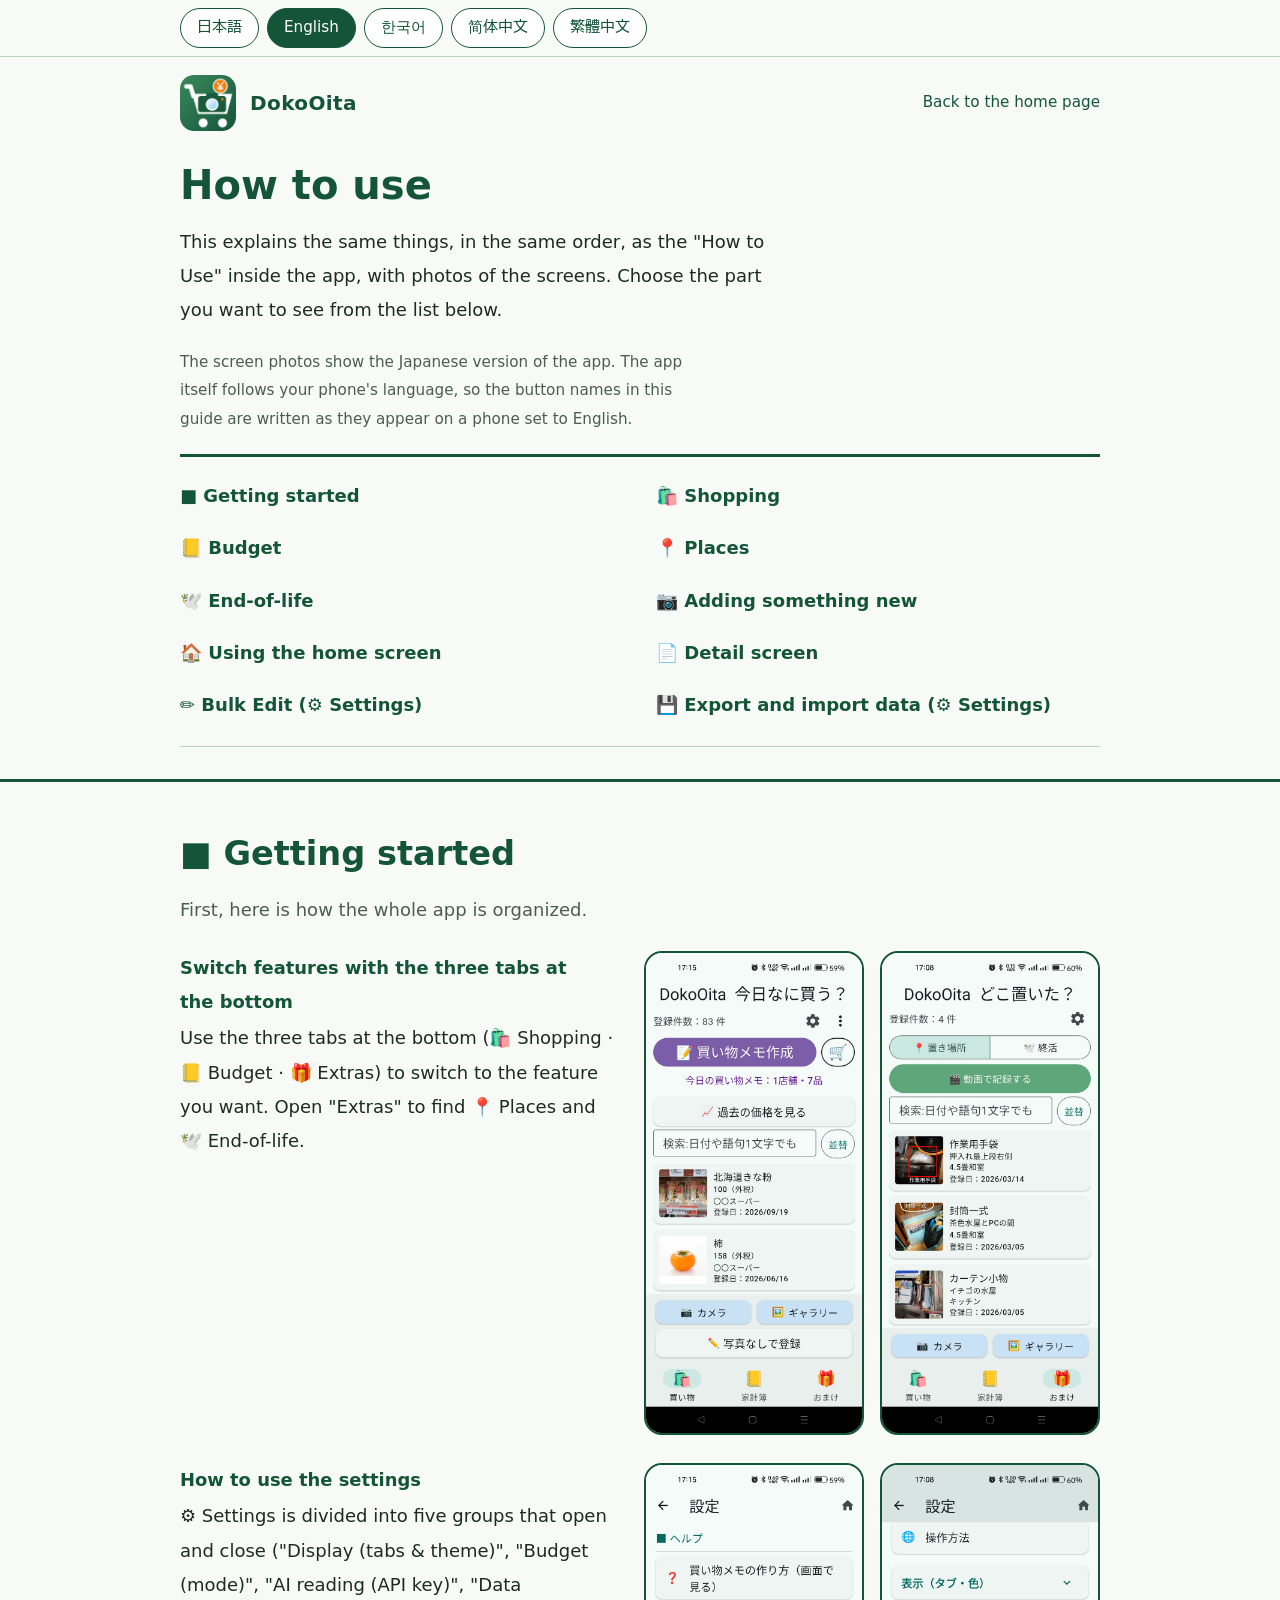
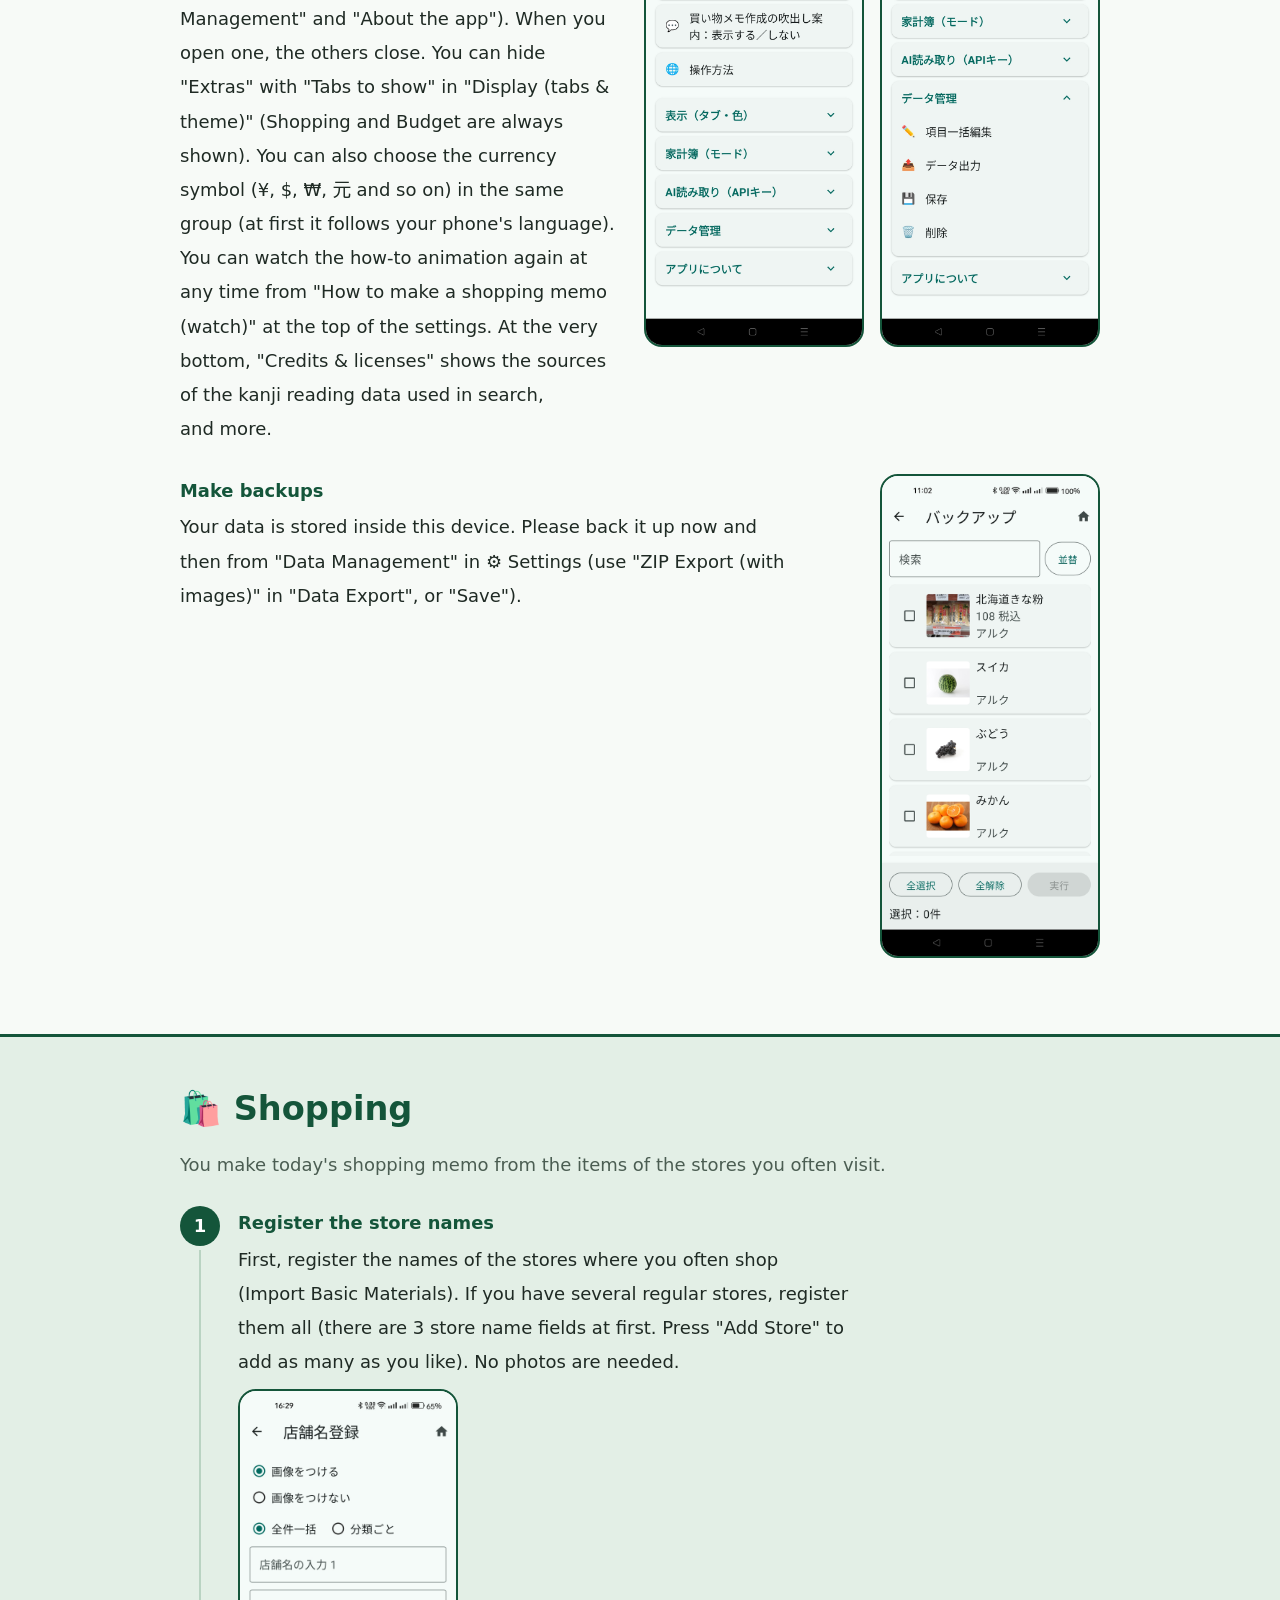
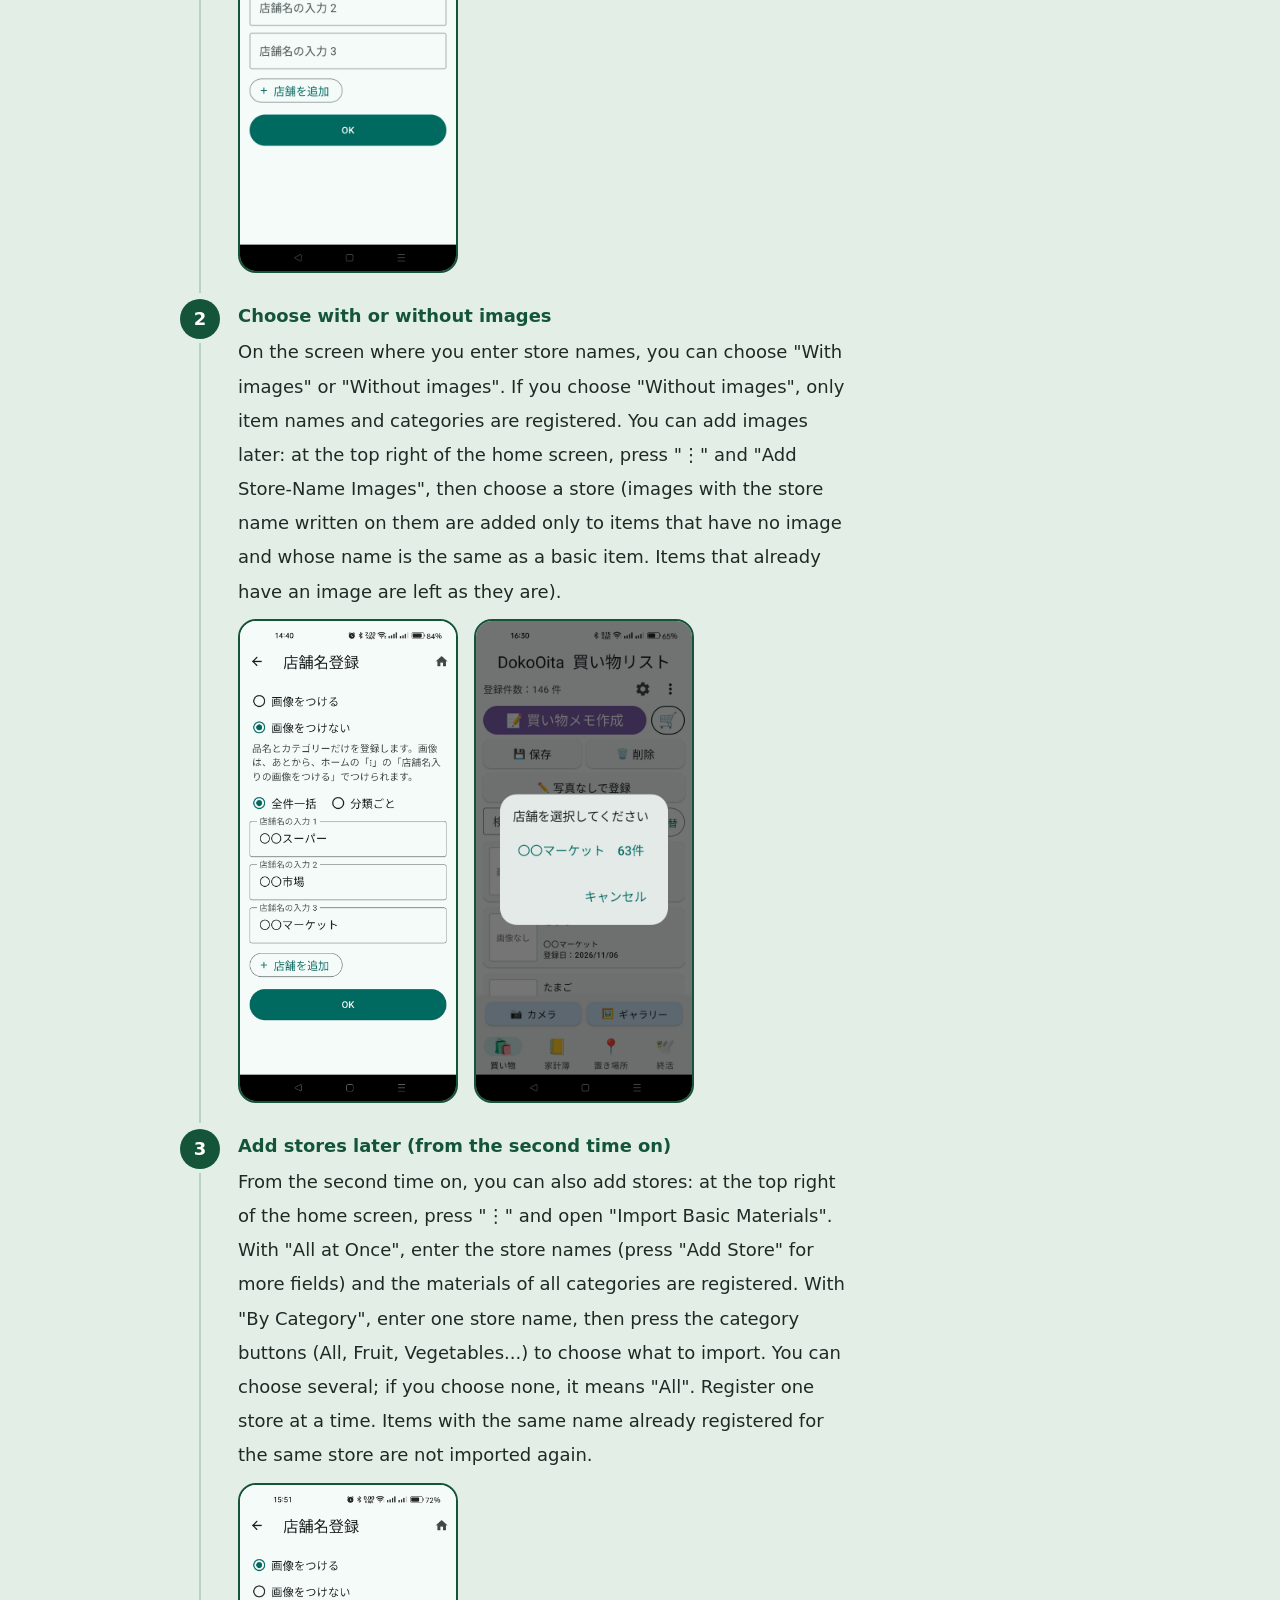
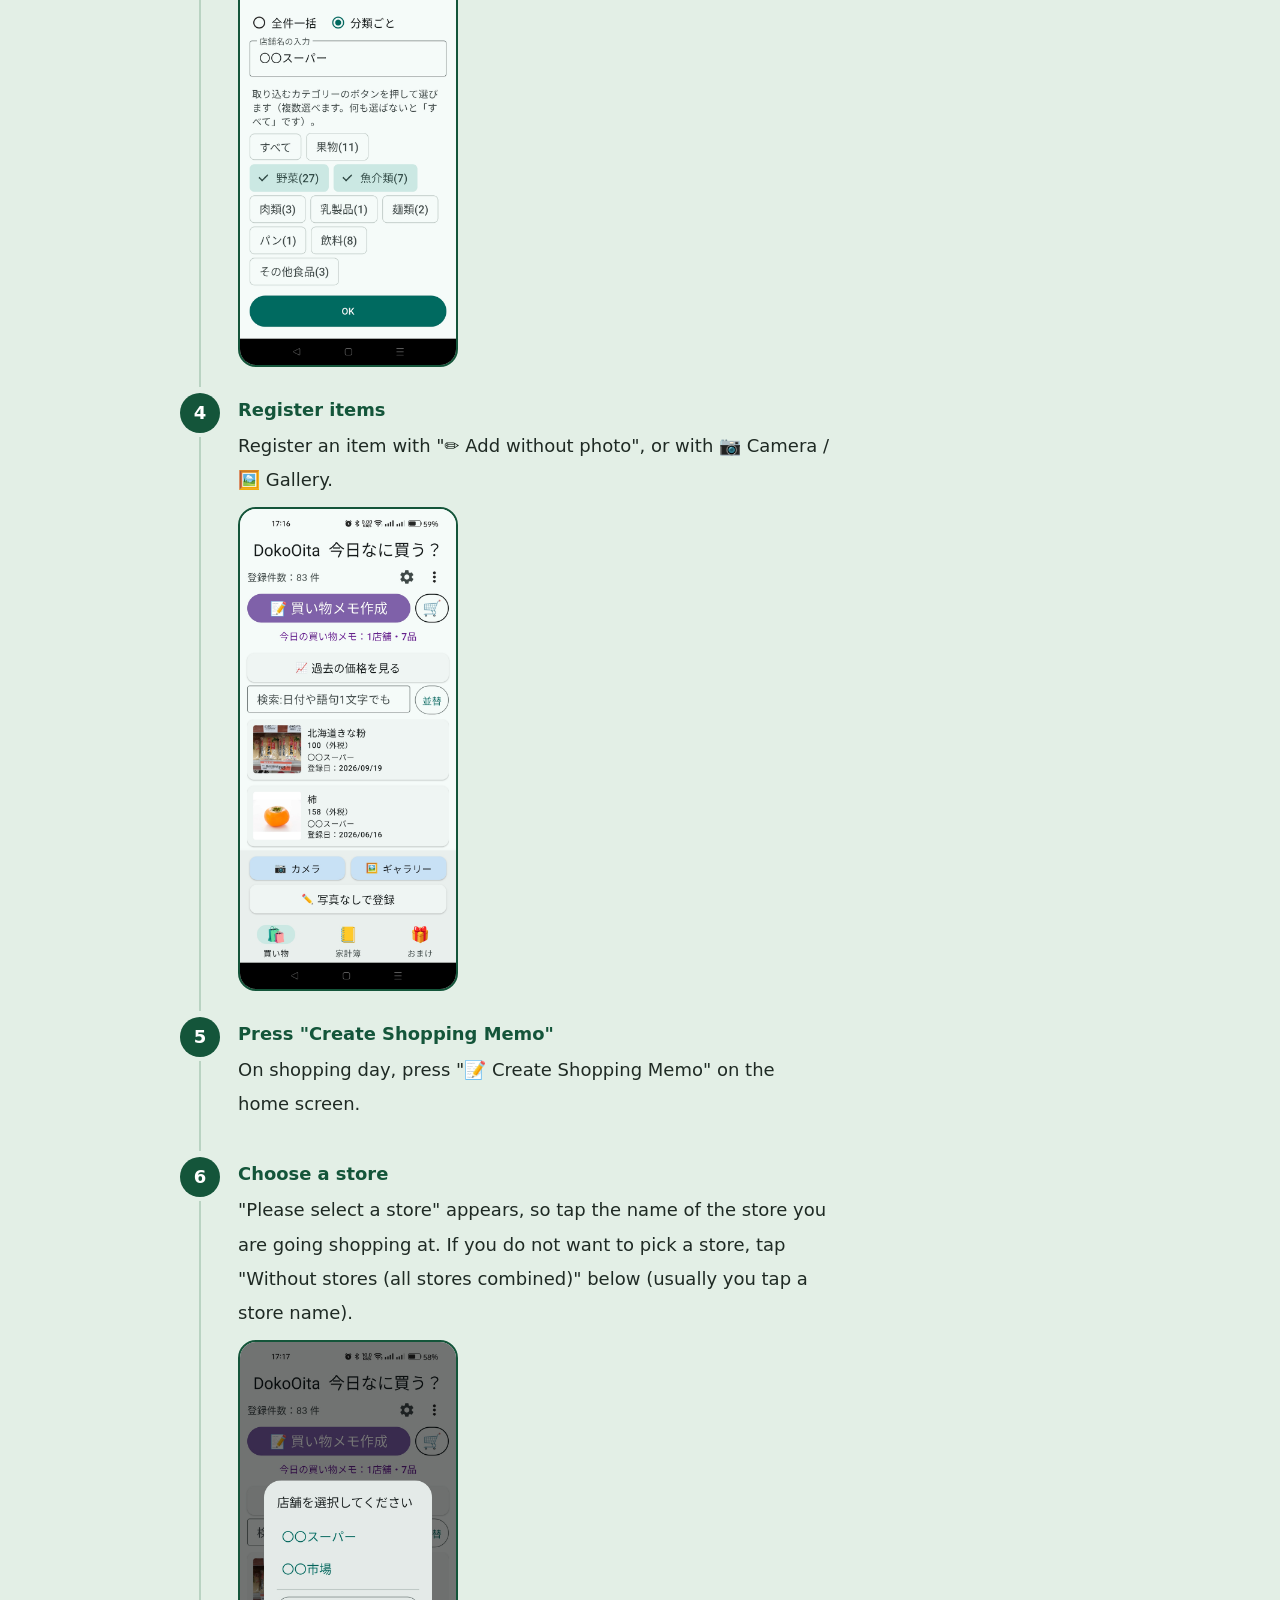
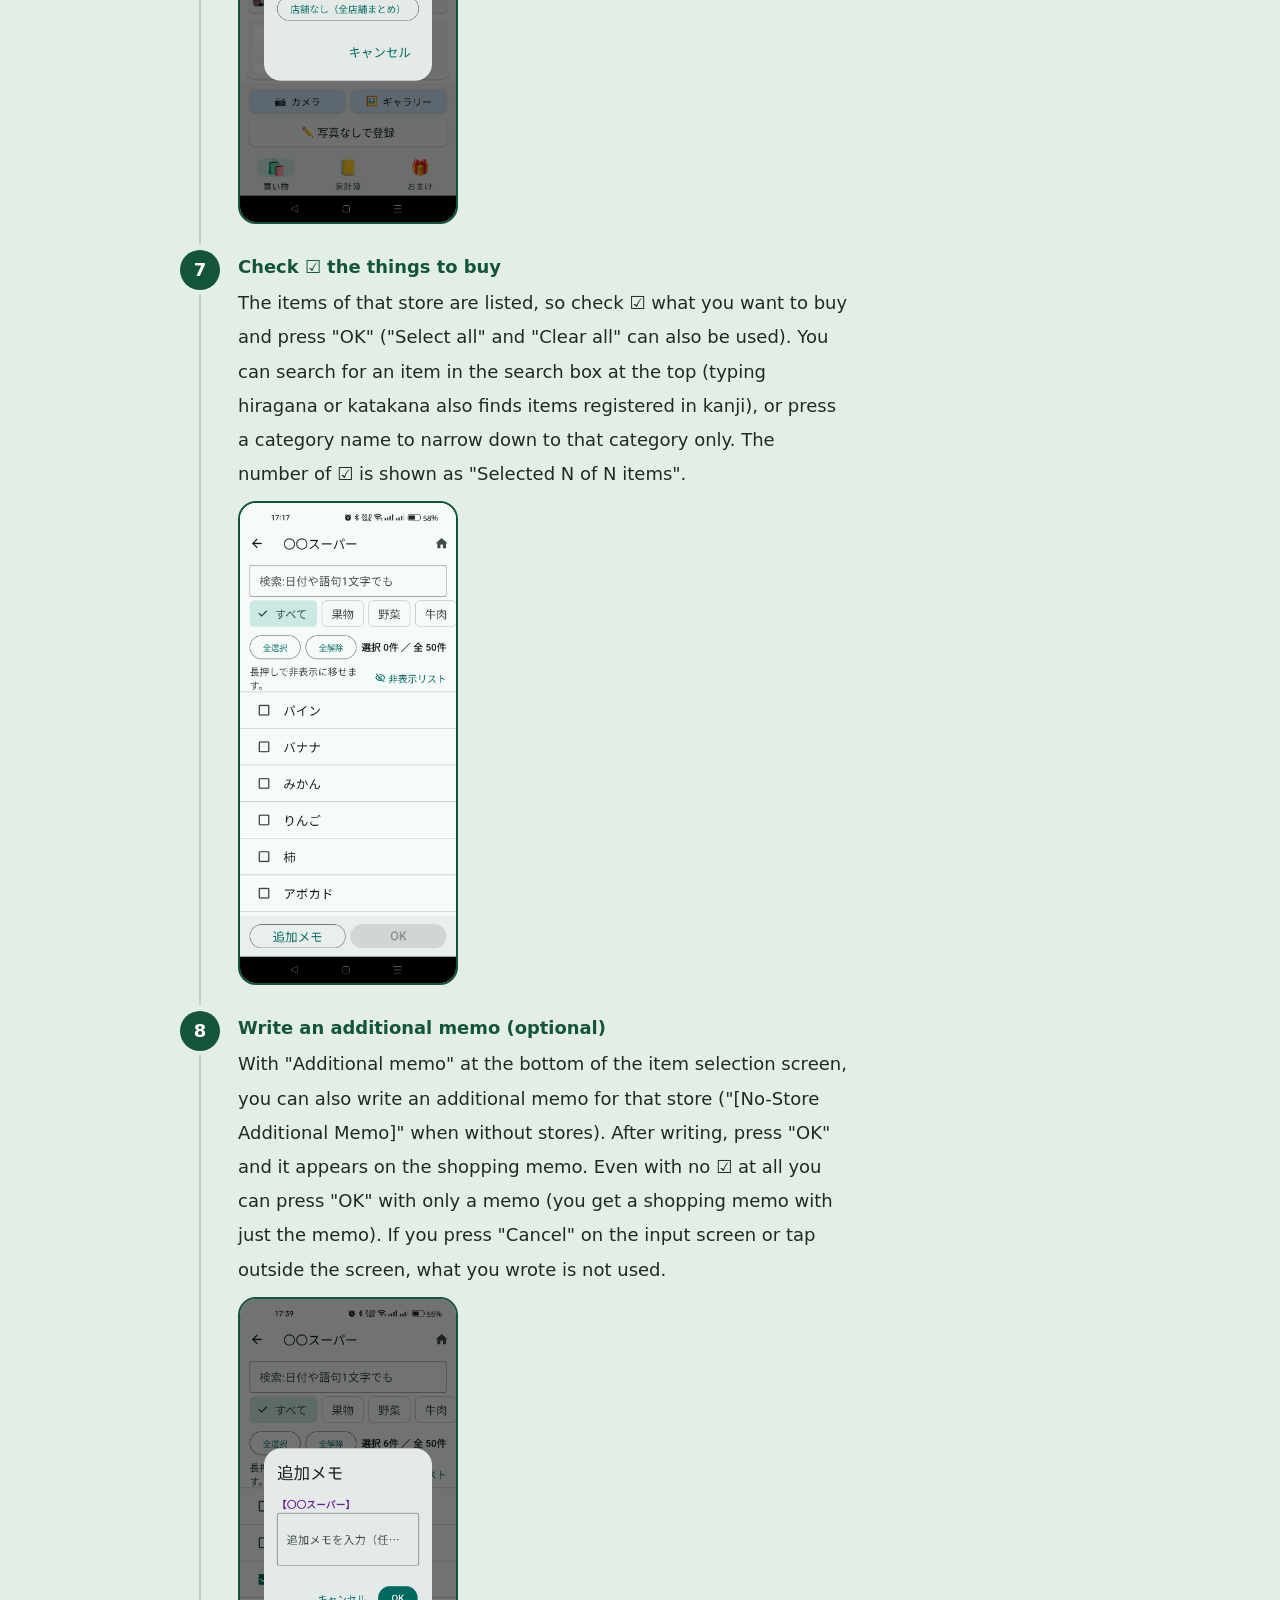
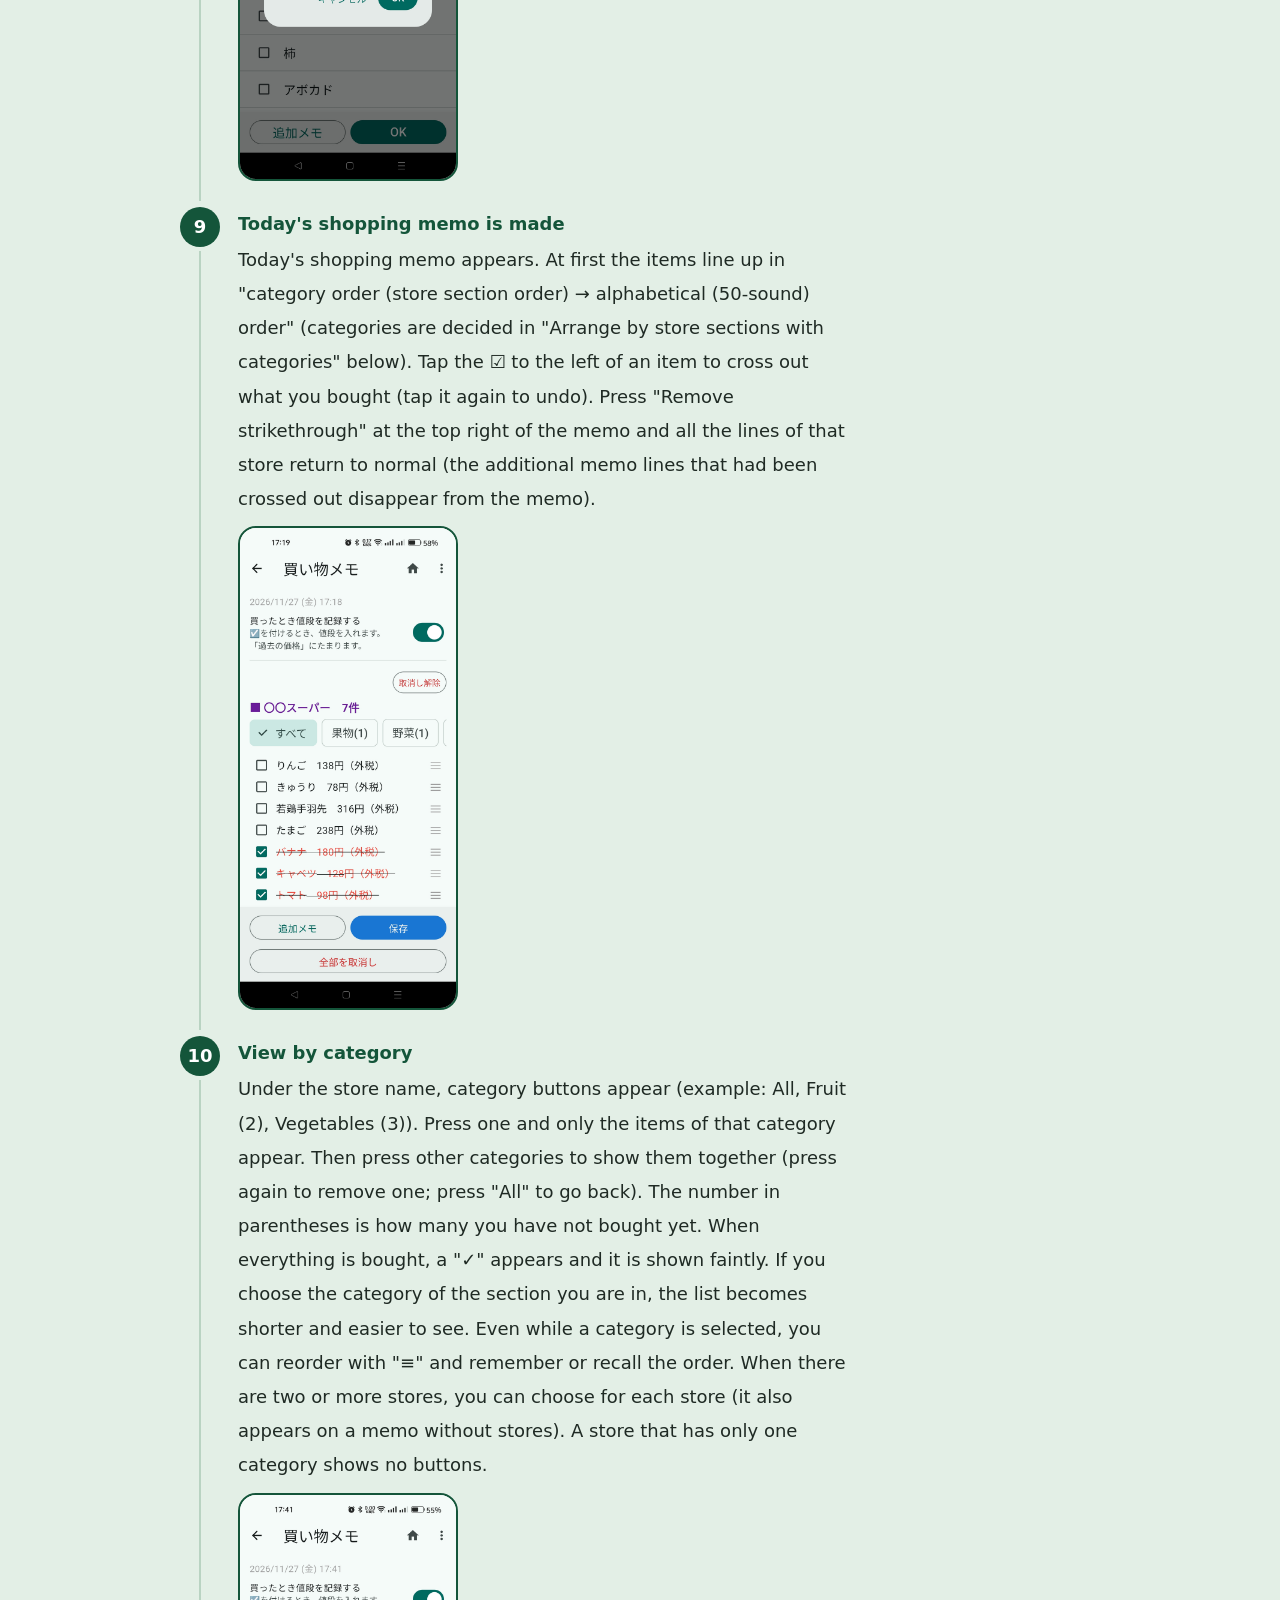
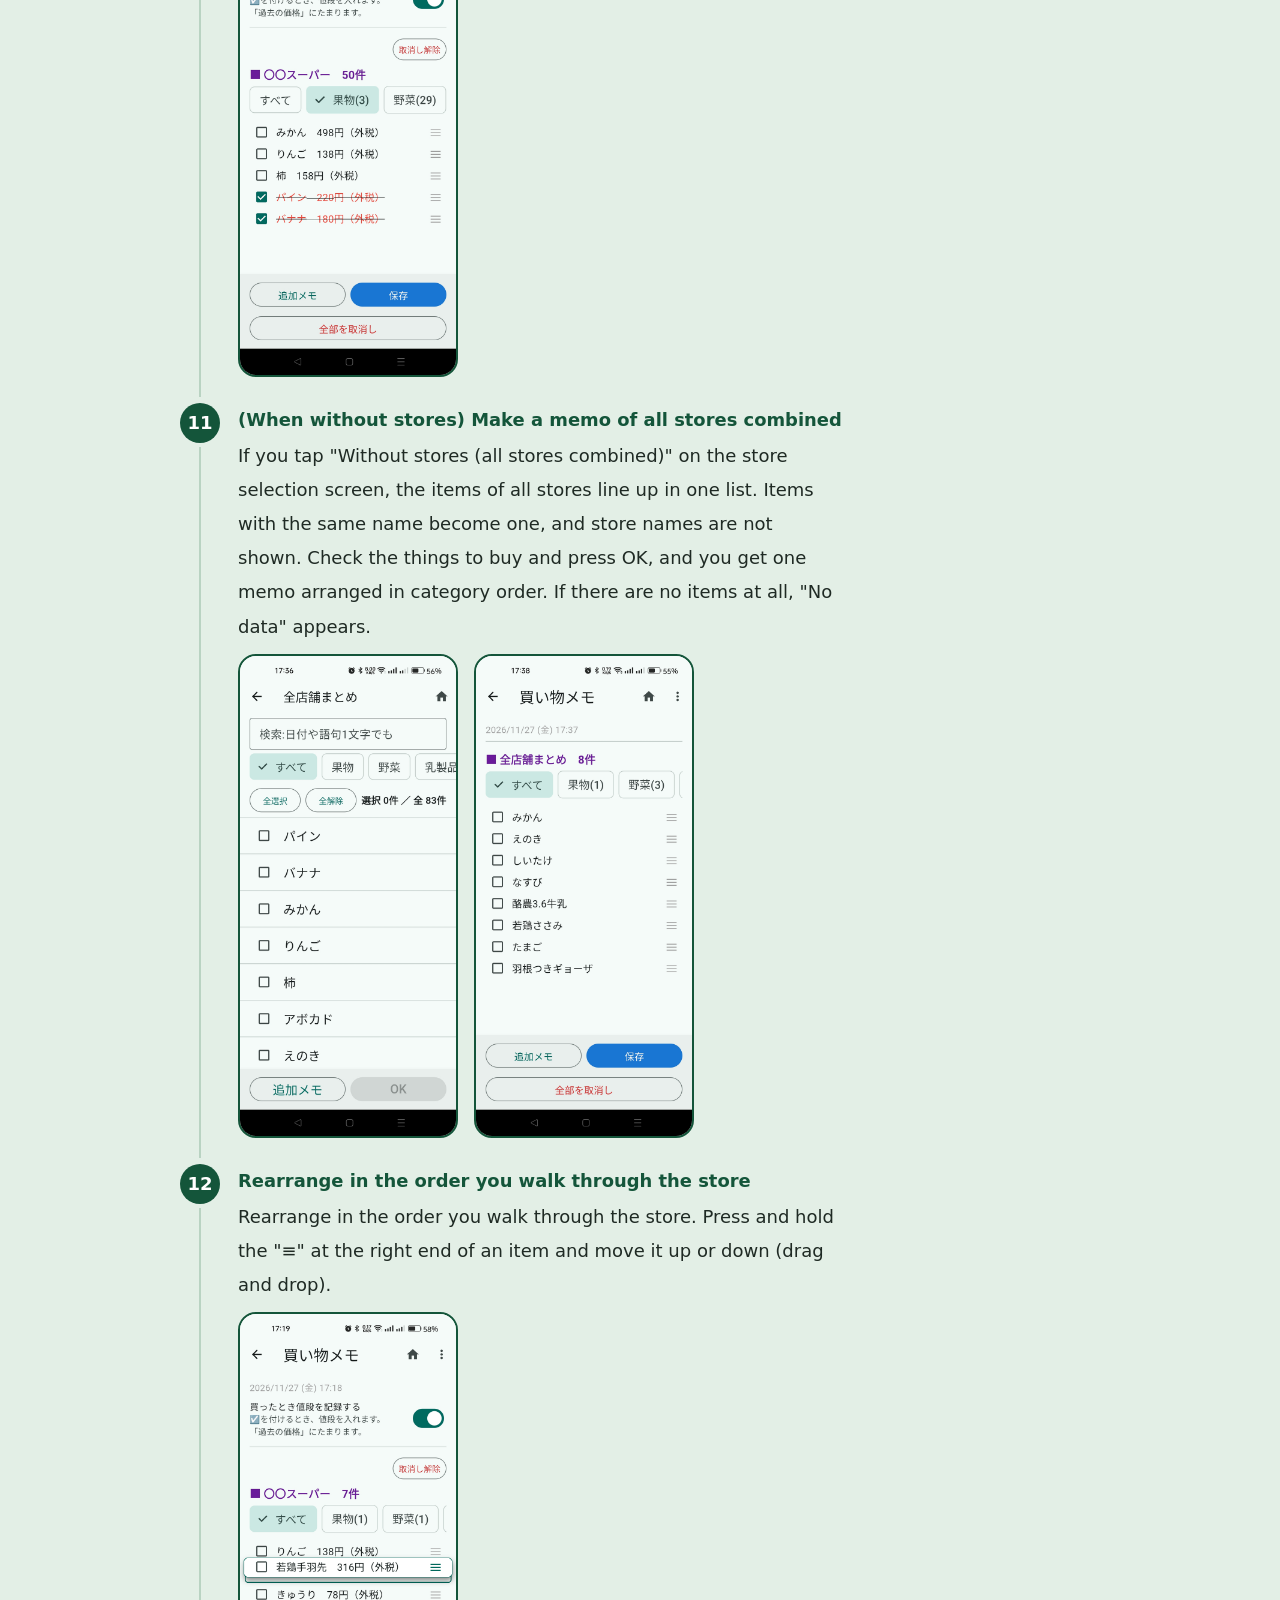
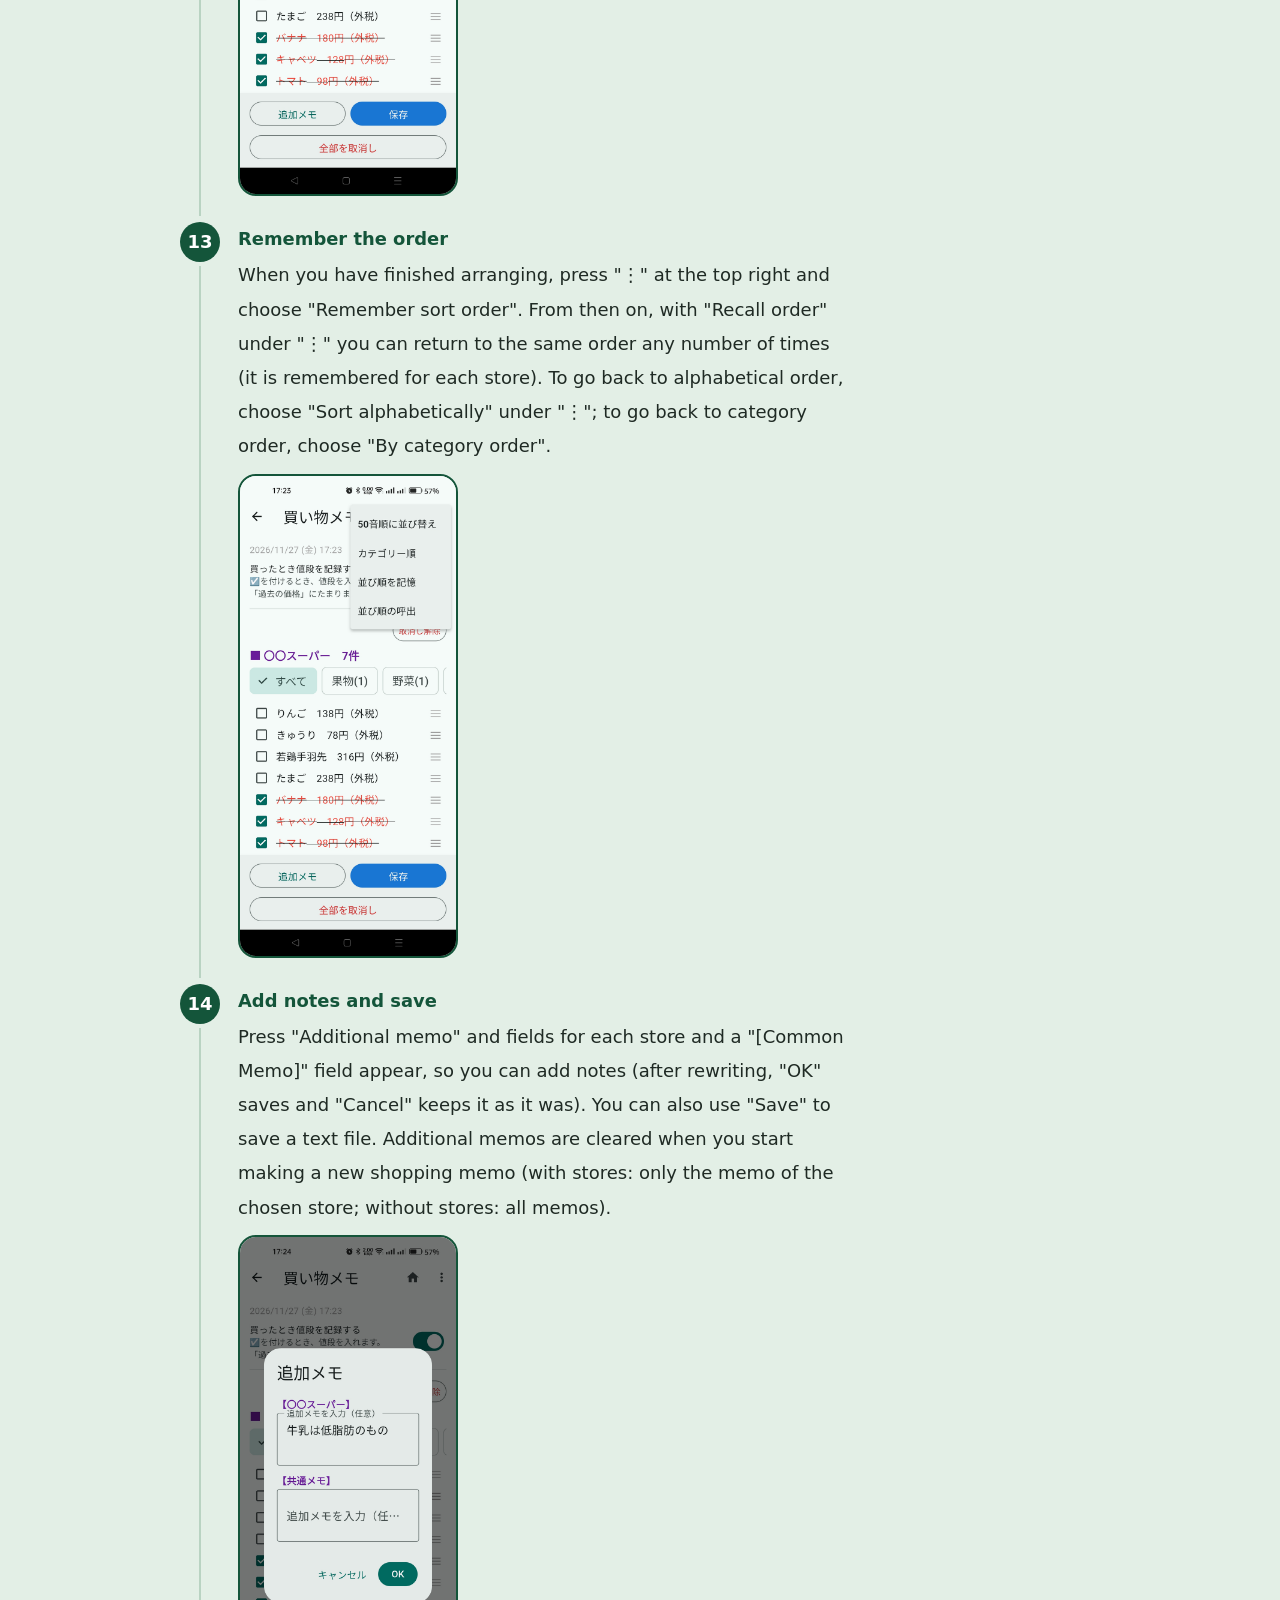
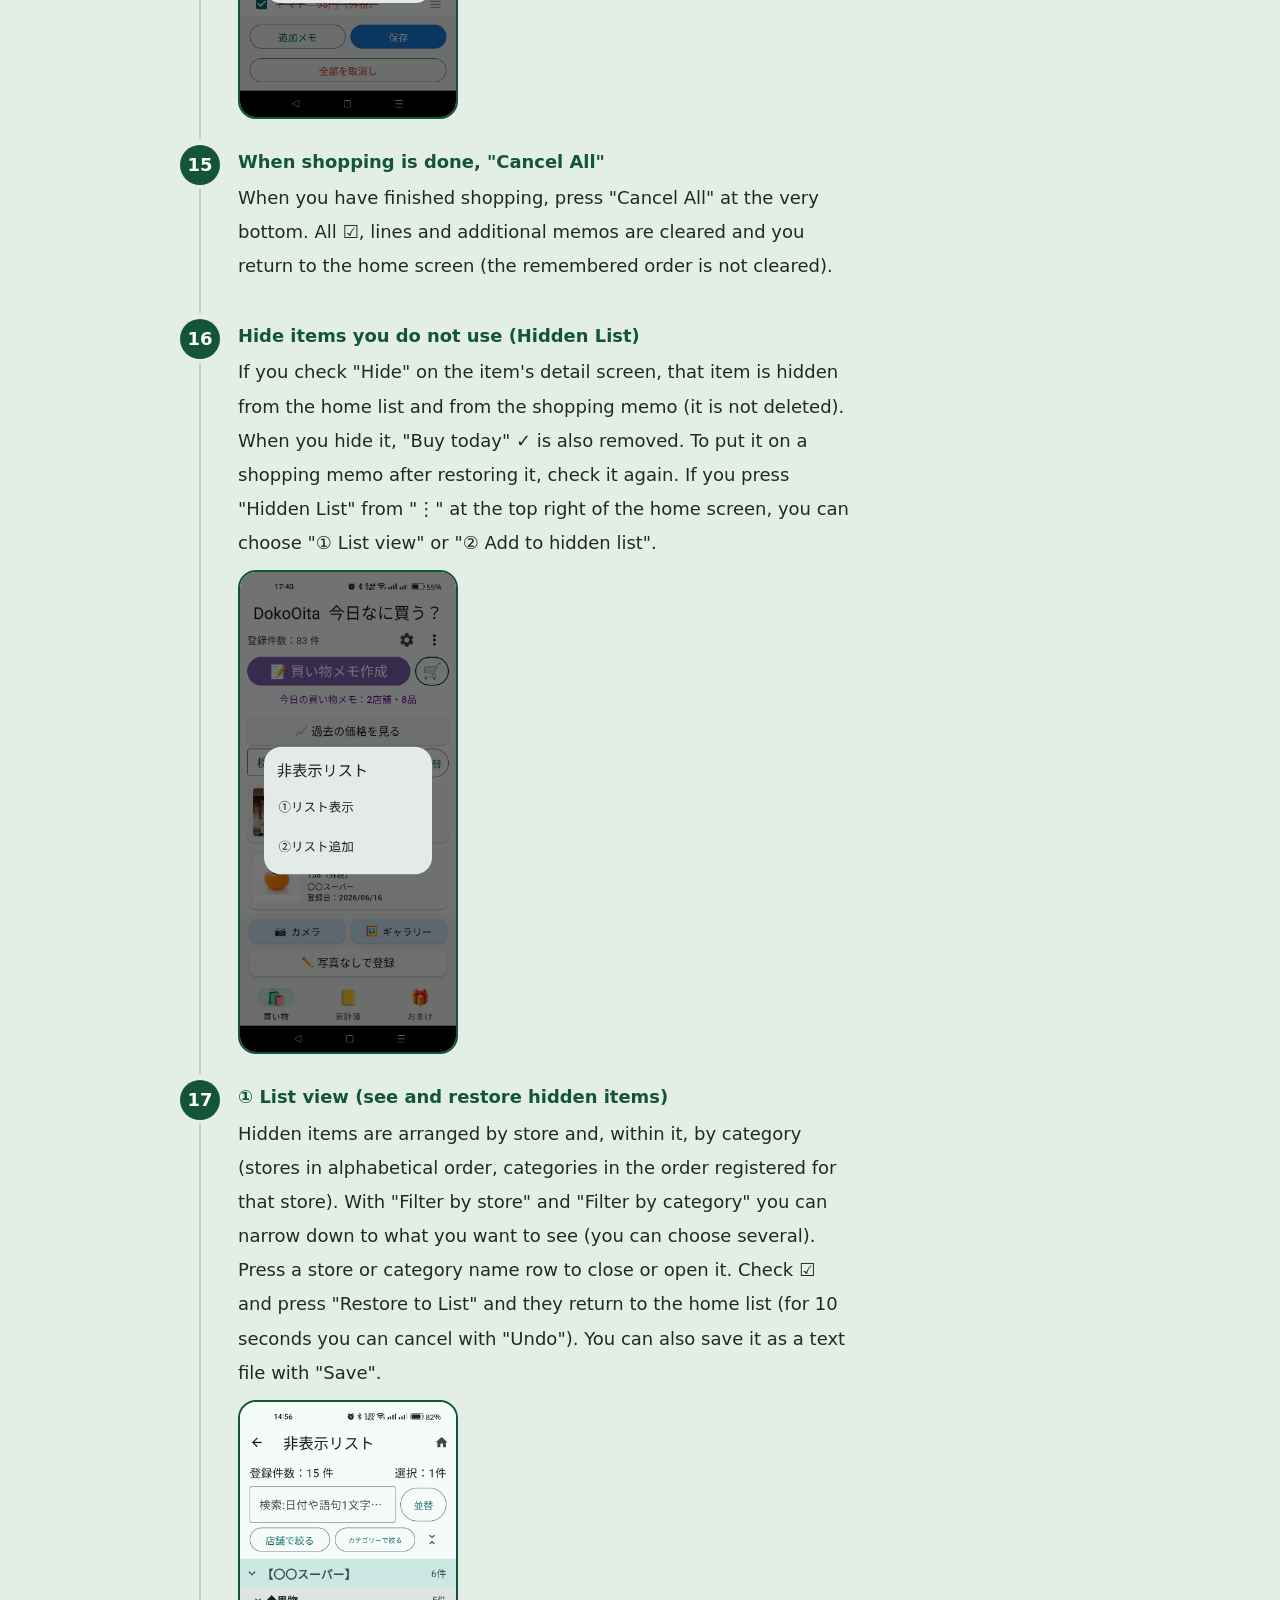
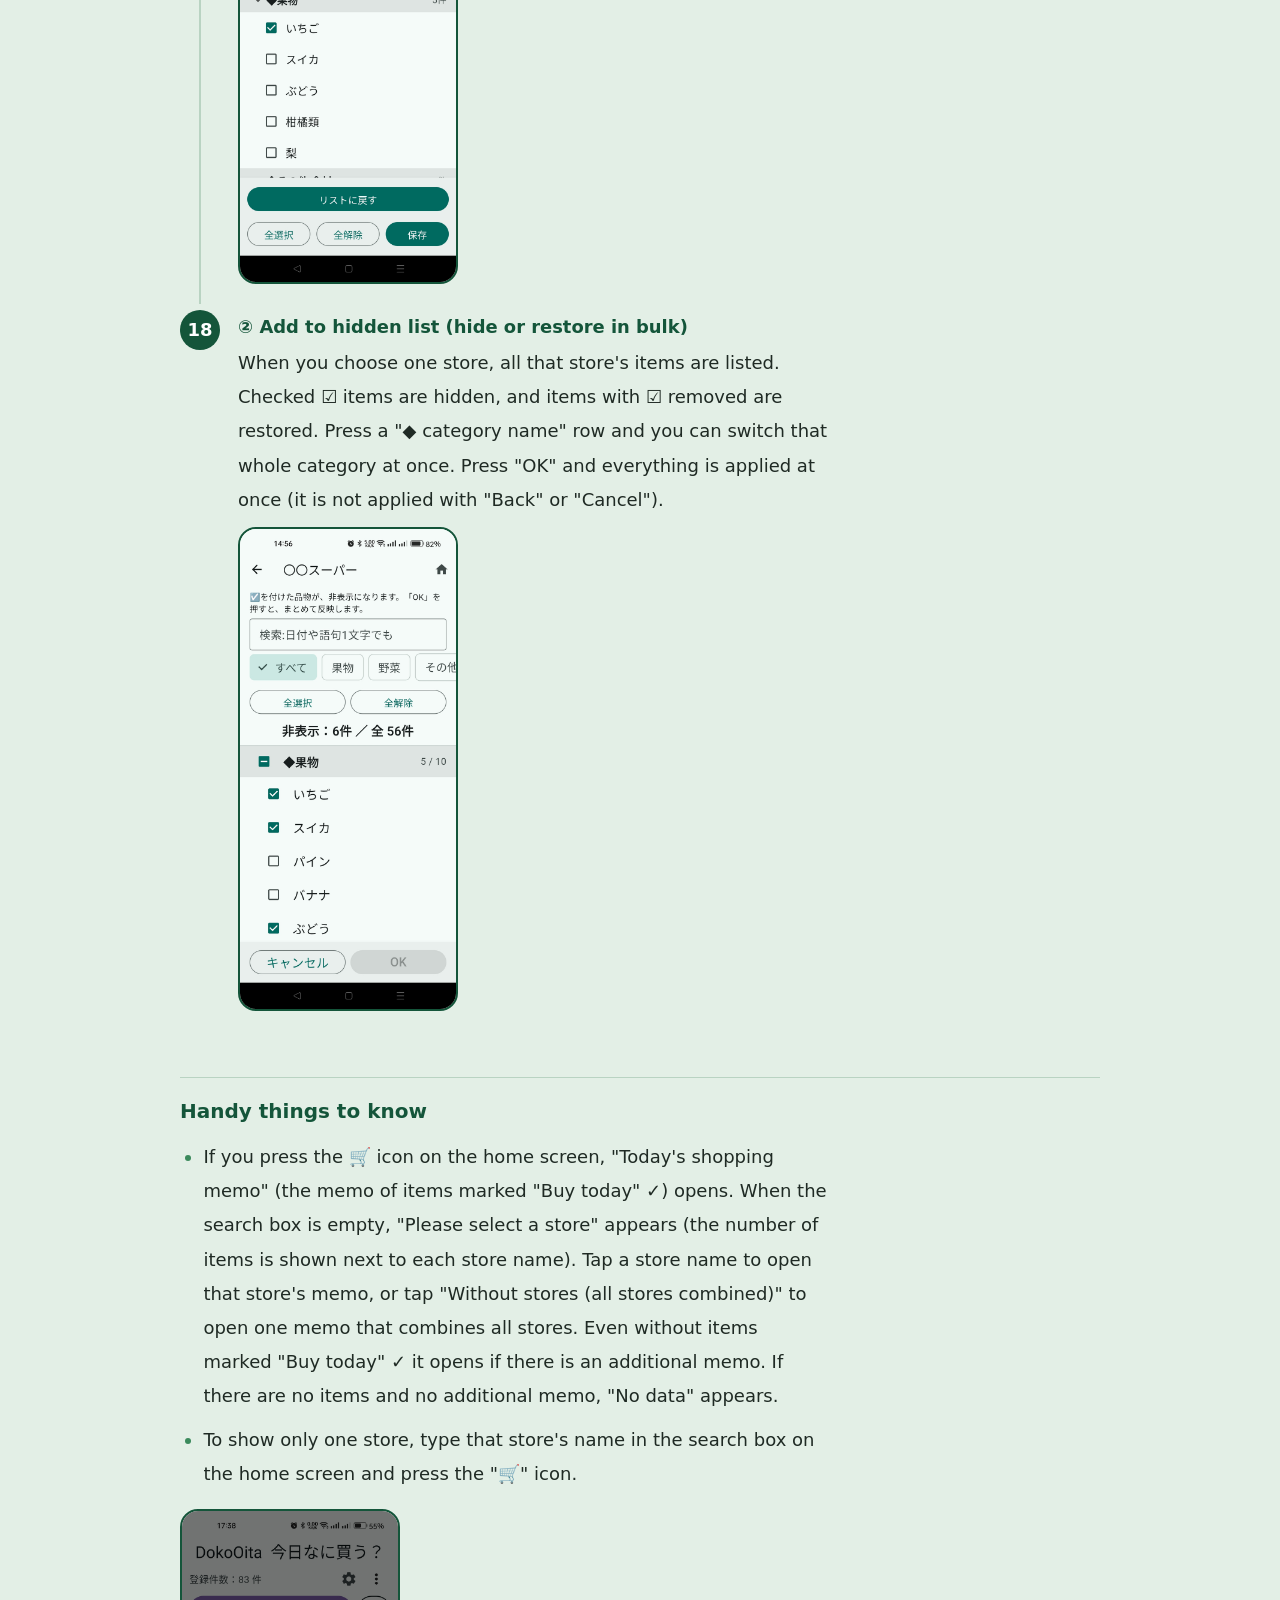
==== commit bf95ad12: "Add files via upload" ====
--- a/guide.html
+++ b/guide.html
@@ -31,9 +31,9 @@
 <main>
 <section class="band" id="intro"><div class="wrap">
 <h2 class="sec" data-l="ja" lang="ja">■ はじめに</h2><h2 class="sec" data-l="en" lang="en">■ Getting started</h2><h2 class="sec" data-l="ko" lang="ko">■ 시작하기 전에</h2><h2 class="sec" data-l="zh-Hans" lang="zh-Hans">■ 开始之前</h2><h2 class="sec" data-l="zh-Hant" lang="zh-Hant">■ 開始之前</h2><p class="lead2" data-l="ja" lang="ja">まずは、アプリの全体のつくりです。</p><p class="lead2" data-l="en" lang="en">First, here is how the whole app is organized.</p><p class="lead2" data-l="ko" lang="ko">먼저 앱 전체의 구성입니다.</p><p class="lead2" data-l="zh-Hans" lang="zh-Hans">首先，介绍应用整体的结构。</p><p class="lead2" data-l="zh-Hant" lang="zh-Hant">首先，介紹應用程式整體的結構。</p>
-<div class="gstep single"><div class="gtxt" data-l="ja" lang="ja"><b>下の4つのタブで、機能を切り替える</b>下の4つのタブ（🛍️買い物・📒家計簿・📍置き場所・🕊️終活）で、使いたい機能に切り替えます。</div><div class="gtxt" data-l="en" lang="en"><b>Switch features with the four tabs at the bottom</b>Use the four tabs at the bottom (🛍️ Shopping · 📒 Budget · 📍 Places · 🕊️ End-of-life) to switch to the feature you want.</div><div class="gtxt" data-l="ko" lang="ko"><b>아래의 4개 탭으로 기능을 전환한다</b>아래의 4개 탭(🛍️ 쇼핑・📒 가계부・📍 장소・🕊️ 인생 정리)으로 사용하고 싶은 기능으로 전환합니다.</div><div class="gtxt" data-l="zh-Hans" lang="zh-Hans"><b>用下面的4个标签页切换功能</b>用下面的4个标签页（🛍️购物・📒记账・📍地点・🕊️人生整理），切换到想使用的功能。</div><div class="gtxt" data-l="zh-Hant" lang="zh-Hant"><b>用下面的4個分頁切換功能</b>用下面的4個分頁（🛍️購物・📒記帳・📍地點・🕊️人生整理），切換到想使用的功能。</div><div class="shots"><figure class="shot"><img alt="ホーム画面（下の4つのタブが見える）" data-alt-ja="ホーム画面（下の4つのタブが見える）" data-alt-en="Home screen (the four tabs at the bottom are visible)" data-alt-ko="홈 화면(아래의 4개 탭이 보입니다)" data-alt-zh-Hans="主屏幕（可以看到下面的4个标签页）" data-alt-zh-Hant="主螢幕（可以看到下面的4個分頁）" loading="lazy" src="images/s01_home_tabs.png"/></figure></div></div>
-<div class="gstep single"><div class="gtxt" data-l="ja" lang="ja"><b>使わないタブを隠す</b>使わないタブは、⚙設定の「表示するタブ」で隠せます。使い方のスライドは、⚙設定の「アプリの概略」から、いつでも見られます。⚙設定の一番下の「出典・ライセンス」では、検索で使っている漢字の読みのデータの出典などが見られます。</div><div class="gtxt" data-l="en" lang="en"><b>Hide tabs you do not use</b>You can hide tabs you do not use with "Tabs to show" in ⚙ Settings. You can watch the intro slides again at any time from "App overview" in ⚙ Settings. At the very bottom of ⚙ Settings, "Credits &amp; licenses" shows the sources of the kanji reading data used in search, and more.</div><div class="gtxt" data-l="ko" lang="ko"><b>쓰지 않는 탭을 숨긴다</b>쓰지 않는 탭은 ⚙ 설정의 "표시할 탭"에서 숨길 수 있습니다. 사용법 슬라이드는 ⚙ 설정의 "앱 개요"에서 언제든지 볼 수 있습니다. ⚙ 설정 맨 아래의 "출처·라이선스"에서는 검색에 쓰는 한자 읽기 데이터의 출처 등을 볼 수 있습니다.</div><div class="gtxt" data-l="zh-Hans" lang="zh-Hans"><b>隐藏不用的标签页</b>不用的标签页，可以在⚙设置的“显示的标签页”里隐藏。使用说明的幻灯片，随时可以从⚙设置的“应用概览”里观看。在⚙设置最下面的“来源与许可”里，可以看到搜索中使用的汉字读音数据的来源等。</div><div class="gtxt" data-l="zh-Hant" lang="zh-Hant"><b>隱藏不用的分頁</b>不用的分頁，可以在⚙設定的「顯示的分頁」裡隱藏。使用說明的幻燈片，隨時可以從⚙設定的「應用程式概覽」裡觀看。在⚙設定最下面的「來源與授權」裡，可以看到搜尋中使用的漢字讀音資料的來源等。</div><div class="shots"><figure class="shot"><img alt="設定画面のヘルプの部分（「アプリの概略」「操作方法」などが見える）" data-alt-ja="設定画面のヘルプの部分（「アプリの概略」「操作方法」などが見える）" data-alt-en="The help part of the settings screen (&quot;App overview&quot;, &quot;How to Use&quot; and so on are visible)" data-alt-ko="설정 화면의 도움말 부분(&quot;앱 개요&quot;, &quot;사용방법&quot; 등이 보입니다)" data-alt-zh-Hans="设置画面的帮助部分（可以看到“应用概览”“如何使用”等）" data-alt-zh-Hant="設定畫面的幫助部分（可以看到「應用程式概覽」「如何使用」等）" loading="lazy" src="images/s02_settings_top.png"/></figure></div></div>
-<div class="gstep single"><div class="gtxt" data-l="ja" lang="ja"><b>バックアップを取る</b>データは、この端末の中に入っています。ときどき「保存」でバックアップを取って下さい。</div><div class="gtxt" data-l="en" lang="en"><b>Make backups</b>Your data is stored inside this device. Please back it up now and then with "Save".</div><div class="gtxt" data-l="ko" lang="ko"><b>백업을 한다</b>데이터는 이 기기 안에 들어 있습니다. 가끔 "저장"으로 백업을 해 주세요.</div><div class="gtxt" data-l="zh-Hans" lang="zh-Hans"><b>做好备份</b>数据保存在这台设备里。请时常用“保存”做备份。</div><div class="gtxt" data-l="zh-Hant" lang="zh-Hant"><b>做好備份</b>資料儲存在這臺裝置裡。請時常用「儲存」做備份。</div><div class="shots"><figure class="shot"><img alt="保存（バックアップ）の画面" data-alt-ja="保存（バックアップ）の画面" data-alt-en="The save (backup) screen" data-alt-ko="저장(백업) 화면" data-alt-zh-Hans="保存（备份）的画面" data-alt-zh-Hant="儲存（備份）的畫面" loading="lazy" src="images/s03_backup_menu.png"/></figure></div></div>
+<div class="gstep single"><div class="gtxt" data-l="ja" lang="ja"><b>下の3つのタブで、機能を切り替える</b>下の3つのタブ（🛍️買い物・📒家計簿・🎁おまけ）で、使いたい機能に切り替えます。「おまけ」を開くと、📍置き場所と🕊️終活があります。</div><div class="gtxt" data-l="en" lang="en"><b>Switch features with the three tabs at the bottom</b>Use the three tabs at the bottom (🛍️ Shopping · 📒 Budget · 🎁 Extras) to switch to the feature you want. Open "Extras" to find 📍 Places and 🕊️ End-of-life.</div><div class="gtxt" data-l="ko" lang="ko"><b>아래의 3개 탭으로 기능을 전환한다</b>아래의 3개 탭(🛍️ 쇼핑・📒 가계부・🎁 부가)으로 사용하고 싶은 기능으로 전환합니다. "부가"를 열면 📍 장소와 🕊️ 인생 정리가 있습니다.</div><div class="gtxt" data-l="zh-Hans" lang="zh-Hans"><b>用下面的3个标签页切换功能</b>用下面的3个标签页（🛍️购物・📒记账・🎁附加），切换到想使用的功能。打开“附加”，里面有📍地点和🕊️人生整理。</div><div class="gtxt" data-l="zh-Hant" lang="zh-Hant"><b>用下面的3個分頁切換功能</b>用下面的3個分頁（🛍️購物・📒記帳・🎁附加），切換到想使用的功能。打開「附加」，裡面有📍地點和🕊️人生整理。</div><div class="shots"><figure class="shot"><img alt="ホーム画面（下の3つのタブ（買い物・家計簿・おまけ）が見える）" data-alt-ja="ホーム画面（下の3つのタブ（買い物・家計簿・おまけ）が見える）" data-alt-en="Home screen (the three tabs at the bottom — Shopping, Budget, Extras — are visible)" data-alt-ko="홈 화면(아래의 3개 탭 — 쇼핑・가계부・부가 — 이 보입니다)" data-alt-zh-Hans="主屏幕（可以看到下面的3个标签页：购物・记账・附加）" data-alt-zh-Hant="主螢幕（可以看到下面的3個分頁：購物・記帳・附加）" loading="lazy" src="images/s01_home_tabs.png"/></figure><figure class="shot"><img alt="「おまけ」タブ（置き場所・終活が見える）" data-alt-ja="「おまけ」タブ（置き場所・終活が見える）" data-alt-en="The &quot;Extras&quot; tab (Places and End-of-life are visible)" data-alt-ko="&quot;부가&quot; 탭(장소와 인생 정리가 보입니다)" data-alt-zh-Hans="“附加”标签页（可以看到地点和人生整理）" data-alt-zh-Hant="「附加」分頁（可以看到地點和人生整理）" loading="lazy" src="images/s61_omake_tab.png"/></figure></div></div>
+<div class="gstep single"><div class="gtxt" data-l="ja" lang="ja"><b>設定の使い方</b>⚙設定は、開け閉めできる5つのグループに分かれています（表示（タブ・色）・家計簿（モード）・AI読み取り（APIキー）・データ管理・アプリについて）。ひとつ開くと、ほかは閉じます。「おまけ」は、「表示（タブ・色）」の「表示するタブ」で隠せます（買い物と家計簿は、いつも出ます）。金額の記号（円・$・₩・元など）も、同じグループで選べます（はじめは、スマホの言語に合わせます）。使い方のアニメは、設定の上の「買い物メモの作り方（画面で見る）」から、いつでも見られます。一番下の「出典・ライセンス」では、検索で使っている漢字の読みのデータの出典などが見られます。</div><div class="gtxt" data-l="en" lang="en"><b>How to use the settings</b>⚙ Settings is divided into five groups that open and close ("Display (tabs & theme)", "Budget (mode)", "AI reading (API key)", "Data Management" and "About the app"). When you open one, the others close. You can hide "Extras" with "Tabs to show" in "Display (tabs & theme)" (Shopping and Budget are always shown). You can also choose the currency symbol (¥, $, ₩, 元 and so on) in the same group (at first it follows your phone's language). You can watch the how-to animation again at any time from "How to make a shopping memo (watch)" at the top of the settings. At the very bottom, "Credits &amp; licenses" shows the sources of the kanji reading data used in search, and more.</div><div class="gtxt" data-l="ko" lang="ko"><b>설정 사용법</b>⚙ 설정은 열고 닫을 수 있는 5개의 그룹으로 나뉘어 있습니다("화면 (탭·테마)", "가계부 (모드)", "AI 읽기 (API 키)", "데이터 관리", "앱 정보"). 하나를 열면 나머지는 닫힙니다. "부가"는 "화면 (탭·테마)"의 "표시할 탭"에서 숨길 수 있습니다(쇼핑과 가계부는 항상 표시됩니다). 금액 기호(¥, $, ₩, 元 등)도 같은 그룹에서 고를 수 있습니다(처음에는 휴대폰의 언어에 맞춥니다). 사용법 애니메이션은 설정 맨 위의 "쇼핑 메모 만드는 방법 (화면으로 보기)"에서 언제든지 볼 수 있습니다. 맨 아래의 "출처·라이선스"에서는 검색에 쓰는 한자 읽기 데이터의 출처 등을 볼 수 있습니다.</div><div class="gtxt" data-l="zh-Hans" lang="zh-Hans"><b>设置的使用方法</b>⚙设置分成5个可以展开和收起的分组（“显示（标签页·主题）”“记账（模式）”“AI识别（API密钥）”“数据管理”“关于应用”）。打开一个，其他的就会收起。“附加”可以在“显示（标签页·主题）”的“显示的标签页”里隐藏（购物和记账始终显示）。金额符号（¥、$、₩、元等）也可以在同一个分组里选择（一开始会跟随手机的语言）。使用说明的动画，随时可以从设置最上面的“购物备忘的做法（看画面）”观看。在最下面的“来源与许可”里，可以看到搜索中使用的汉字读音数据的来源等。</div><div class="gtxt" data-l="zh-Hant" lang="zh-Hant"><b>設定的使用方法</b>⚙設定分成5個可以展開和收起的群組（「顯示（分頁・主題）」「記帳（模式）」「AI識別（API金鑰）」「資料管理」「關於應用程式」）。打開一個，其他的就會收起。「附加」可以在「顯示（分頁・主題）」的「顯示的分頁」裡隱藏（購物和記帳一直顯示）。金額符號（¥、$、₩、元等）也可以在同一個群組裡選擇（一開始會跟隨手機的語言）。使用說明的動畫，隨時可以從設定最上面的「購物備忘的做法（看畫面）」觀看。在最下面的「來源與授權」裡，可以看到搜尋中使用的漢字讀音資料的來源等。</div><div class="shots"><figure class="shot"><img alt="設定画面の上の部分（ヘルプの3行と、閉じたグループが並んでいる）" data-alt-ja="設定画面の上の部分（ヘルプの3行と、閉じたグループが並んでいる）" data-alt-en="The top of the settings screen (three help lines and the closed groups are lined up)" data-alt-ko="설정 화면의 위쪽(도움말 3줄과 닫힌 그룹이 늘어서 있습니다)" data-alt-zh-Hans="设置画面的上半部分（帮助的3行和已收起的分组排列在一起）" data-alt-zh-Hant="設定畫面的上半部分（幫助的3行和已收起的群組排列在一起）" loading="lazy" src="images/s02_settings_top.png"/></figure><figure class="shot"><img alt="設定で「データ管理」のグループを開いた画面（項目一括編集・データ出力・保存・削除）" data-alt-ja="設定で「データ管理」のグループを開いた画面（項目一括編集・データ出力・保存・削除）" data-alt-en="Settings with the &quot;Data Management&quot; group opened (Bulk Edit, Data Export, Save, Delete)" data-alt-ko="설정에서 &quot;데이터 관리&quot; 그룹을 연 화면(항목 일괄 편집・데이터 내보내기・저장・삭제)" data-alt-zh-Hans="设置里展开“数据管理”分组的画面（项目批量编辑・数据导出・保存・删除）" data-alt-zh-Hant="設定裡展開「資料管理」群組的畫面（項目批次編輯・資料導出・儲存・刪除）" loading="lazy" src="images/s62_settings_data.png"/></figure></div></div>
+<div class="gstep single"><div class="gtxt" data-l="ja" lang="ja"><b>バックアップを取る</b>データは、この端末の中に入っています。ときどき、⚙設定の「データ管理」でバックアップを取って下さい（「データ出力」の「ZIPエクスポート（画像込み）」や、「保存」を使います）。</div><div class="gtxt" data-l="en" lang="en"><b>Make backups</b>Your data is stored inside this device. Please back it up now and then from "Data Management" in ⚙ Settings (use "ZIP Export (with images)" in "Data Export", or "Save").</div><div class="gtxt" data-l="ko" lang="ko"><b>백업을 한다</b>데이터는 이 기기 안에 들어 있습니다. 가끔 ⚙ 설정의 "데이터 관리"에서 백업을 해 주세요("데이터 내보내기"의 "ZIP 내보내기 (이미지 포함)"나 "저장"을 사용합니다).</div><div class="gtxt" data-l="zh-Hans" lang="zh-Hans"><b>做好备份</b>数据保存在这台设备里。请时常在⚙设置的“数据管理”里做备份（使用“数据导出”里的“ZIP导出（含图片）”，或“保存”）。</div><div class="gtxt" data-l="zh-Hant" lang="zh-Hant"><b>做好備份</b>資料儲存在這臺裝置裡。請時常在⚙設定的「資料管理」裡做備份（使用「資料導出」裡的「ZIP匯出（含圖片）」，或「儲存」）。</div><div class="shots"><figure class="shot"><img alt="保存（バックアップ）の画面" data-alt-ja="保存（バックアップ）の画面" data-alt-en="The save (backup) screen" data-alt-ko="저장(백업) 화면" data-alt-zh-Hans="保存（备份）的画面" data-alt-zh-Hant="儲存（備份）的畫面" loading="lazy" src="images/s03_backup_menu.png"/></figure></div></div>
 </div></section>
 <section class="band tint" id="shopping"><div class="wrap">
 <h2 class="sec" data-l="ja" lang="ja">🛍️ 買い物</h2><h2 class="sec" data-l="en" lang="en">🛍️ Shopping</h2><h2 class="sec" data-l="ko" lang="ko">🛍️ 쇼핑</h2><h2 class="sec" data-l="zh-Hans" lang="zh-Hans">🛍️ 购物</h2><h2 class="sec" data-l="zh-Hant" lang="zh-Hant">🛍️ 購物</h2><p class="lead2" data-l="ja" lang="ja">よく行くお店の品物から、今日の買い物メモを作ります。</p><p class="lead2" data-l="en" lang="en">You make today's shopping memo from the items of the stores you often visit.</p><p class="lead2" data-l="ko" lang="ko">자주 가는 매장의 품목으로 오늘의 쇼핑 메모를 만듭니다.</p><p class="lead2" data-l="zh-Hans" lang="zh-Hans">用常去商店的商品，制作今天的购物备忘。</p><p class="lead2" data-l="zh-Hant" lang="zh-Hant">用常去商店的商品，製作今天的購物備忘。</p>
@@ -41,14 +41,14 @@
 <li><div class="gtxt" data-l="ja" lang="ja"><b>お店の名前を登録する</b>はじめに、よく買い物をするお店の名前を登録します（基本素材のインポート）。行きつけのお店が複数あるときは、全部登録します（店舗名の欄は、はじめ3つ。「店舗を追加」を押すと、いくつでも増やせます）。写真は要りません。</div><div class="gtxt" data-l="en" lang="en"><b>Register the store names</b>First, register the names of the stores where you often shop (Import Basic Materials). If you have several regular stores, register them all (there are 3 store name fields at first. Press "Add Store" to add as many as you like). No photos are needed.</div><div class="gtxt" data-l="ko" lang="ko"><b>매장 이름을 등록한다</b>먼저 자주 장을 보는 매장의 이름을 등록합니다(기본 소재 가져오기). 자주 가는 매장이 여러 곳이면 모두 등록합니다(매장명 입력란은 처음에 3개입니다. "매장 추가"를 누르면 얼마든지 늘릴 수 있습니다). 사진은 필요 없습니다.</div><div class="gtxt" data-l="zh-Hans" lang="zh-Hans"><b>登记商店的名称</b>首先，登记经常购物的商店名称（导入基本素材）。有多家常去的商店时，请全部登记（店铺名称栏一开始有3个。按“添加店铺”可以增加任意多个）。不需要照片。</div><div class="gtxt" data-l="zh-Hant" lang="zh-Hant"><b>登記商店的名稱</b>首先，登記經常購物的商店名稱（匯入基本素材）。有多家常去的商店時，請全部登記（店鋪名稱欄一開始有3個。按「新增店鋪」可以增加任意多個）。不需要照片。</div><div class="shots"><figure class="shot"><img alt="お店の名前を登録する画面（基本素材のインポート）" data-alt-ja="お店の名前を登録する画面（基本素材のインポート）" data-alt-en="Screen for registering store names (Import Basic Materials)" data-alt-ko="매장 이름을 등록하는 화면(기본 소재 가져오기)" data-alt-zh-Hans="登记店铺名称的画面（导入基本素材）" data-alt-zh-Hant="登記店鋪名稱的畫面（匯入基本素材）" loading="lazy" src="images/s04_material_register.png"/></figure></div></li>
 <li><div class="gtxt" data-l="ja" lang="ja"><b>画像をつけるか、つけないかを選ぶ</b>お店の名前を入れる画面の上で、「画像をつける」か「画像をつけない」かを選べます。「画像をつけない」を選ぶと、品名とカテゴリーだけが登録されます。画像は、あとから、ホームの右上の「⋮」の「店舗名入りの画像をつける」で、お店を選んでつけられます（画像が無くて、品名が基本素材と同じ品物にだけ、店舗名を書き込んだ画像をつけます。すでに画像のある品物は、そのままです）。</div><div class="gtxt" data-l="en" lang="en"><b>Choose with or without images</b>On the screen where you enter store names, you can choose "With images" or "Without images". If you choose "Without images", only item names and categories are registered. You can add images later: at the top right of the home screen, press "⋮" and "Add Store-Name Images", then choose a store (images with the store name written on them are added only to items that have no image and whose name is the same as a basic item. Items that already have an image are left as they are).</div><div class="gtxt" data-l="ko" lang="ko"><b>이미지를 붙일지 말지 고른다</b>매장 이름을 입력하는 화면 위에서 "이미지 붙이기"와 "이미지 붙이지 않기" 중에서 고를 수 있습니다. "이미지 붙이지 않기"를 고르면 품명과 카테고리만 등록됩니다. 이미지는 나중에 홈 오른쪽 위의 "⋮"에서 "매장명이 들어간 이미지 붙이기"로 매장을 골라 붙일 수 있습니다(이미지가 없고 품명이 기본 소재와 같은 품목에만 매장명을 적어 넣은 이미지를 붙입니다. 이미 이미지가 있는 품목은 그대로입니다).</div><div class="gtxt" data-l="zh-Hans" lang="zh-Hans"><b>选择添加图片或不添加</b>在输入店铺名称的画面上方，可以选择“添加图片”或“不添加图片”。选择“不添加图片”，就只会登记品名和分类。图片可以之后在首页右上角“⋮”的“添加带店铺名的图片”里，选择商店后添加（只给没有图片、且品名与基本素材相同的商品添加写有店铺名称的图片。已经有图片的商品保持原样）。</div><div class="gtxt" data-l="zh-Hant" lang="zh-Hant"><b>選擇新增圖片或不新增</b>在輸入店鋪名稱的畫面上方，可以選擇「加入圖片」或「不加入圖片」。選擇「不加入圖片」，就只會登記品名和分類。圖片可以之後在首頁右上角「⋮」的「加入附店家名稱的圖片」裡，選擇商店後新增（只給沒有圖片、且品名與基本素材相同的商品新增寫有店鋪名稱的圖片。已經有圖片的商品保持原樣）。</div><div class="shots"><figure class="shot"><img alt="基本素材のインポートの画面（「画像をつける／つけない」の選択と、店舗名の欄・「店舗を追加」）" data-alt-ja="基本素材のインポートの画面（「画像をつける／つけない」の選択と、店舗名の欄・「店舗を追加」）" data-alt-en="Import Basic Materials screen (choosing &quot;With images&quot; or &quot;Without images&quot;, the store name fields and &quot;Add Store&quot;)" data-alt-ko="기본 소재 가져오기 화면(&quot;이미지 붙이기&quot;/&quot;이미지 붙이지 않기&quot; 선택과 매장명 입력란, &quot;매장 추가&quot;)" data-alt-zh-Hans="导入基本素材的画面（选择“添加图片”或“不添加图片”，以及店铺名称栏和“添加店铺”）" data-alt-zh-Hant="匯入基本素材的畫面（選擇「加入圖片」或「不加入圖片」，以及店鋪名稱欄和「新增店鋪」）" loading="lazy" src="images/s50_material_noimage.png"/></figure><figure class="shot"><img alt="ホームの「⋮」の「店舗名入りの画像をつける」を押して、お店を選ぶ画面" data-alt-ja="ホームの「⋮」の「店舗名入りの画像をつける」を押して、お店を選ぶ画面" data-alt-en="Screen where you press &quot;Add Store-Name Images&quot; under the home &quot;⋮&quot; and choose a store" data-alt-ko="홈의 &quot;⋮&quot;에서 &quot;매장명이 들어간 이미지 붙이기&quot;를 누르고 매장을 고르는 화면" data-alt-zh-Hans="按首页“⋮”里的“添加带店铺名的图片”，然后选择商店的画面" data-alt-zh-Hant="按首頁「⋮」裡的「加入附店家名稱的圖片」，然後選擇商店的畫面" loading="lazy" src="images/s51_attach_images.png"/></figure></div></li>
 <li><div class="gtxt" data-l="ja" lang="ja"><b>あとからお店を足す（2回目以降のインポート）</b>2回目以降も、ホームの右上の「⋮」から「基本素材のインポート」を開くと、お店を足せます。「全件一括」では、お店の名前を入れると（「店舗を追加」で欄を増やせます）、全部の分類の素材が入ります。「分類ごと」では、お店の名前を1つ入れて、取り込む分類のボタン（すべて・果物・野菜…）を押して選びます。複数選べます。何も選ばないと「すべて」です。お店は1回に1つずつ登録します。同じお店に同じ品名がすでにあるときは、取り込みません。</div><div class="gtxt" data-l="en" lang="en"><b>Add stores later (from the second time on)</b>From the second time on, you can also add stores: at the top right of the home screen, press "⋮" and open "Import Basic Materials". With "All at Once", enter the store names (press "Add Store" for more fields) and the materials of all categories are registered. With "By Category", enter one store name, then press the category buttons (All, Fruit, Vegetables...) to choose what to import. You can choose several; if you choose none, it means "All". Register one store at a time. Items with the same name already registered for the same store are not imported again.</div><div class="gtxt" data-l="ko" lang="ko"><b>나중에 매장을 추가한다(두 번째부터)</b>두 번째부터도 홈 오른쪽 위의 "⋮"에서 "기본 소재 가져오기"를 열어 매장을 추가할 수 있습니다. "전체 일괄"에서는 매장명을 입력하면("매장 추가"로 입력란을 늘릴 수 있습니다) 모든 분류의 소재가 들어갑니다. "분류별"에서는 매장명을 하나 입력한 뒤, 가져올 분류 버튼(전체・과일・채소…)을 눌러 고릅니다. 여러 개 고를 수 있으며, 아무것도 고르지 않으면 "전체"입니다. 매장은 한 번에 하나씩 등록합니다. 같은 매장에 같은 품명이 이미 있으면 가져오지 않습니다.</div><div class="gtxt" data-l="zh-Hans" lang="zh-Hans"><b>之后再添加店铺（第二次起）</b>第二次起，也可以在首页右上角“⋮”中打开“基本素材导入”来添加店铺。选择“全部一次性”时，输入店铺名称（可用“添加店铺”增加输入栏），就会登记全部分类的素材。选择“按分类”时，先输入一个店铺名称，再点按要导入的分类按钮（全部、水果、蔬菜…）来选择。可多选；什么都不选则表示“全部”。店铺一次登记一家。同一店铺里已有同名商品时，不会重复导入。</div><div class="gtxt" data-l="zh-Hant" lang="zh-Hant"><b>之後再新增店鋪（第二次起）</b>第二次起，也可以在首頁右上角「⋮」中開啟「基本素材匯入」來新增店鋪。選擇「全部一次性」時，輸入店鋪名稱（可用「新增店鋪」增加輸入欄），就會登記全部分類的素材。選擇「按分類」時，先輸入一個店鋪名稱，再點按要匯入的分類按鈕（全部、水果、蔬菜…）來選擇。可多選；什麼都不選則表示「全部」。店鋪一次登記一家。同一店鋪裡已有同名商品時，不會重複匯入。</div><div class="shots"><figure class="shot"><img alt="基本素材のインポートの「分類ごと」の画面（店舗名を1つ入れて、取り込むカテゴリーのボタンを選んだところ）" data-alt-ja="基本素材のインポートの「分類ごと」の画面（店舗名を1つ入れて、取り込むカテゴリーのボタンを選んだところ）" data-alt-en="The &quot;By Category&quot; screen of Import Basic Materials (one store name entered and category buttons chosen)" data-alt-ko="기본 소재 가져오기의 &quot;분류별&quot; 화면(매장명을 하나 입력하고 가져올 카테고리 버튼을 고른 상태)" data-alt-zh-Hans="基本素材导入的“按分类”画面（输入了一个店铺名称，并选择了要导入的分类按钮）" data-alt-zh-Hant="基本素材匯入的「按分類」畫面（輸入了一個店鋪名稱，並選擇了要匯入的分類按鈕）" loading="lazy" src="images/s56_material_bycategory.png"/></figure></div></li>
-<li><div class="gtxt" data-l="ja" lang="ja"><b>品物を登録する</b>品物は、「✏️写真なしで登録」か、📷カメラ・🖼️ギャラリーで登録します。</div><div class="gtxt" data-l="en" lang="en"><b>Register items</b>Register an item with "✏️ Add without photo", or with 📷 Camera / 🖼️ Gallery.</div><div class="gtxt" data-l="ko" lang="ko"><b>품목을 등록한다</b>품목은 "✏️ 사진 없이 등록" 또는 📷 카메라・🖼️ 갤러리로 등록합니다.</div><div class="gtxt" data-l="zh-Hans" lang="zh-Hans"><b>登记商品</b>商品可以用“✏️ 无照片登记”，或用📷相机・🖼️相册登记。</div><div class="gtxt" data-l="zh-Hant" lang="zh-Hant"><b>登記商品</b>商品可以用「✏️ 不附照片登錄」，或用📷相機・🖼️相簿登記。</div><div class="shots"><figure class="shot"><img alt="買い物タブのホーム画面（登録のボタンと「買い物メモ作成」が見える）" data-alt-ja="買い物タブのホーム画面（登録のボタンと「買い物メモ作成」が見える）" data-alt-en="Home screen of the Shopping tab (the register buttons and &quot;Create Shopping Memo&quot; are visible)" data-alt-ko="쇼핑 탭의 홈 화면(등록 버튼과 &quot;쇼핑 메모 작성&quot;이 보입니다)" data-alt-zh-Hans="购物标签页的首页画面（可以看到登记按钮和“创建购物备忘”）" data-alt-zh-Hant="購物分頁的首頁畫面（可以看到登記按鈕和「建立購物備忘」）" loading="lazy" src="images/s05_shopping_home.png"/></figure></div></li>
-<li><div class="gtxt" data-l="ja" lang="ja"><b>買い物メモ作成を押す</b>買い物の日は、ホームの「📝買い物メモ作成」を押します。最初に、「店舗あり（店舗ごと）」か「店舗なし（全店舗まとめ）」を選びます。ふだんは「店舗あり」です。</div><div class="gtxt" data-l="en" lang="en"><b>Press "Create Shopping Memo"</b>On shopping day, press "📝 Create Shopping Memo" on the home screen. First choose "By store" or "Without stores (all stores combined)". Usually it is "By store".</div><div class="gtxt" data-l="ko" lang="ko"><b>쇼핑 메모 작성을 누른다</b>장보는 날에는 홈의 "📝 쇼핑 메모 작성"을 누릅니다. 먼저 "매장별"과 "매장 없음 (전체 매장 합침)" 중에서 고릅니다. 평소에는 "매장별"입니다.</div><div class="gtxt" data-l="zh-Hans" lang="zh-Hans"><b>按“创建购物备忘”</b>购物那天，按首页的“📝 创建购物备忘”。首先选择“按店铺”或“不分店铺（全部店铺合并）”。平时选“按店铺”。</div><div class="gtxt" data-l="zh-Hant" lang="zh-Hant"><b>按「建立購物備忘」</b>購物那天，按首頁的「📝 建立購物備忘」。首先選擇「依店家」或「不分店家（全部店家合併）」。平時選「依店家」。</div><div class="shots"><figure class="shot"><img alt="「買い物メモ作成」を押した画面（店舗あり／店舗なし（全店舗まとめ）の選択）" data-alt-ja="「買い物メモ作成」を押した画面（店舗あり／店舗なし（全店舗まとめ）の選択）" data-alt-en="Screen after pressing &quot;Create Shopping Memo&quot; (choosing &quot;By store&quot; or &quot;Without stores (all stores combined)&quot;)" data-alt-ko="&quot;쇼핑 메모 작성&quot;을 누른 화면(&quot;매장별&quot;/&quot;매장 없음 (전체 매장 합침)&quot; 선택)" data-alt-zh-Hans="按下“创建购物备忘”后的画面（选择“按店铺”或“不分店铺（全部店铺合并）”）" data-alt-zh-Hant="按下「建立購物備忘」後的畫面（選擇「依店家」或「不分店家（全部店家合併）」）" loading="lazy" src="images/s41_memo_mode.png"/></figure></div></li>
-<li><div class="gtxt" data-l="ja" lang="ja"><b>お店を1つ選ぶ（店舗ありのとき）</b>「店舗を選択してください」と出るので、買い物に行くお店を1つ選びます。</div><div class="gtxt" data-l="en" lang="en"><b>Choose one store (when with stores)</b>"Please select a store" appears, so choose the one store you are going shopping at.</div><div class="gtxt" data-l="ko" lang="ko"><b>매장을 하나 고른다(매장별일 때)</b>"매장을 선택해 주세요"라고 나오면 장보러 갈 매장을 하나 고릅니다.</div><div class="gtxt" data-l="zh-Hans" lang="zh-Hans"><b>选择一家商店（按店铺时）</b>出现“请选择店铺”，请选择要去购物的一家商店。</div><div class="gtxt" data-l="zh-Hant" lang="zh-Hant"><b>選擇一家商店（按店鋪時）</b>出現「請選擇店鋪」，請選擇要去購物的一家商店。</div><div class="shots"><figure class="shot"><img alt="「店舗を選択してください」の画面" data-alt-ja="「店舗を選択してください」の画面" data-alt-en="The &quot;Please select a store&quot; screen" data-alt-ko="&quot;매장을 선택해 주세요&quot; 화면" data-alt-zh-Hans="“请选择店铺”的画面" data-alt-zh-Hant="「請選擇店鋪」的畫面" loading="lazy" src="images/s06_shop_select.png"/></figure></div></li>
-<li><div class="gtxt" data-l="ja" lang="ja"><b>買う物に☑を付ける</b>そのお店の品物が並ぶので、買う物に☑を付けて「OK」を押します（「全選択」「全解除」も使えます）。上の検索窓で品物を探したり（漢字・ひらがな・カタカナのどれでも見つかります）、カテゴリーの名前を押して、そのカテゴリーだけに絞ったりもできます。「選択〇件／全〇件」で、☑の数が分かります。</div><div class="gtxt" data-l="en" lang="en"><b>Check ☑ the things to buy</b>The items of that store are listed, so check ☑ what you want to buy and press "OK" ("Select all" and "Clear all" can also be used). You can search for an item in the search box at the top (it is found whether you type kanji, hiragana or katakana), or press a category name to narrow down to that category only. The number of ☑ is shown as "Selected N of N items".</div><div class="gtxt" data-l="ko" lang="ko"><b>살 물건에 ☑를 한다</b>그 매장의 품목이 나열되면 살 물건에 ☑를 하고 "확인"을 누릅니다("모두 선택"・"모두 해제"도 사용할 수 있습니다). 위의 검색창에서 품목을 찾거나(한자・히라가나・가타카나 어느 쪽으로도 찾을 수 있습니다), 카테고리 이름을 눌러 그 카테고리만 골라 볼 수도 있습니다. "선택 N개 / 전체 N개"로 ☑의 수를 알 수 있습니다.</div><div class="gtxt" data-l="zh-Hans" lang="zh-Hans"><b>给要买的东西打☑</b>该商店的商品会排列出来，给要买的东西打☑，然后按“确定”（也可以用“全选”“取消全选”）。可以在上面的搜索框里查找商品（用汉字・平假名・片假名哪种都能找到），也可以按分类名称，只筛选出那个分类。“已选 N 件 / 共 N 件”可以看到☑的数量。</div><div class="gtxt" data-l="zh-Hant" lang="zh-Hant"><b>給要買的東西打☑</b>該商店的商品會排列出來，給要買的東西打☑，然後按「確定」（也可以用「全選」「取消全選」）。可以在上面的搜尋框裡搜尋商品（用漢字・平假名・片假名哪種都能找到），也可以按分類名稱，只篩選出那個分類。「已選 N 件 / 共 N 件」可以看到☑的數量。</div><div class="shots"><figure class="shot"><img alt="品物を選ぶ画面（☑・全選択・全解除・OK が見える）" data-alt-ja="品物を選ぶ画面（☑・全選択・全解除・OK が見える）" data-alt-en="Item selection screen (☑, &quot;Select all&quot;, &quot;Clear all&quot; and &quot;OK&quot; are visible)" data-alt-ko="품목을 고르는 화면(☑・&quot;모두 선택&quot;・&quot;모두 해제&quot;・&quot;확인&quot;이 보입니다)" data-alt-zh-Hans="选择商品的画面（可以看到☑・“全选”・“取消全选”・“确定”）" data-alt-zh-Hant="選擇商品的畫面（可以看到☑・「全選」・「取消全選」・「確定」）" loading="lazy" src="images/s07_item_select.png"/></figure></div></li>
+<li><div class="gtxt" data-l="ja" lang="ja"><b>品物を登録する</b>品物は、「✏️写真なしで登録」か、📷カメラ・🖼️ギャラリーで登録します。</div><div class="gtxt" data-l="en" lang="en"><b>Register items</b>Register an item with "✏️ Add without photo", or with 📷 Camera / 🖼️ Gallery.</div><div class="gtxt" data-l="ko" lang="ko"><b>품목을 등록한다</b>품목은 "✏️ 사진 없이 등록" 또는 📷 카메라・🖼️ 갤러리로 등록합니다.</div><div class="gtxt" data-l="zh-Hans" lang="zh-Hans"><b>登记商品</b>商品可以用“✏️ 无照片登记”，或用📷相机・🖼️相册登记。</div><div class="gtxt" data-l="zh-Hant" lang="zh-Hant"><b>登記商品</b>商品可以用「✏️ 不附照片登錄」，或用📷相機・🖼️相簿登記。</div><div class="shots"><figure class="shot"><img alt="買い物タブのホーム画面（「買い物メモ作成」「過去の価格を見る」と、カメラ・ギャラリー・写真なしで登録のボタンが見える）" data-alt-ja="買い物タブのホーム画面（「買い物メモ作成」「過去の価格を見る」と、カメラ・ギャラリー・写真なしで登録のボタンが見える）" data-alt-en="Home screen of the Shopping tab (&quot;Create Shopping Memo&quot;, &quot;View past prices&quot;, and the Camera / Gallery / Add without photo buttons are visible)" data-alt-ko="쇼핑 탭의 홈 화면(&quot;쇼핑 메모 작성&quot;, &quot;과거 가격 보기&quot;와 카메라・갤러리・사진 없이 등록 버튼이 보입니다)" data-alt-zh-Hans="购物标签页的首页画面（可以看到“创建购物备忘”“查看过去的价格”，以及相机・相册・无照片登记按钮）" data-alt-zh-Hant="購物分頁的首頁畫面（可以看到「建立購物備忘」「查看過去的價格」，以及相機・相簿・不附照片登錄按鈕）" loading="lazy" src="images/s05_shopping_home.png"/></figure></div></li>
+<li><div class="gtxt" data-l="ja" lang="ja"><b>買い物メモ作成を押す</b>買い物の日は、ホームの「📝買い物メモ作成」を押します。</div><div class="gtxt" data-l="en" lang="en"><b>Press "Create Shopping Memo"</b>On shopping day, press "📝 Create Shopping Memo" on the home screen.</div><div class="gtxt" data-l="ko" lang="ko"><b>쇼핑 메모 작성을 누른다</b>장보는 날에는 홈의 "📝 쇼핑 메모 작성"을 누릅니다.</div><div class="gtxt" data-l="zh-Hans" lang="zh-Hans"><b>按“创建购物备忘”</b>购物那天，按首页的“📝 创建购物备忘”。</div><div class="gtxt" data-l="zh-Hant" lang="zh-Hant"><b>按「建立購物備忘」</b>購物那天，按首頁的「📝 建立購物備忘」。</div></li>
+<li><div class="gtxt" data-l="ja" lang="ja"><b>お店を選ぶ</b>「店舗を選択してください」と出るので、買い物に行くお店の名前を押します。お店を決めないときは、下の「店舗なし（全店舗まとめ）」を押します（ふだんは、お店の名前を押します）。</div><div class="gtxt" data-l="en" lang="en"><b>Choose a store</b>"Please select a store" appears, so tap the name of the store you are going shopping at. If you do not want to pick a store, tap "Without stores (all stores combined)" below (usually you tap a store name).</div><div class="gtxt" data-l="ko" lang="ko"><b>매장을 고른다</b>"매장을 선택해 주세요"라고 나오면 장보러 갈 매장의 이름을 누릅니다. 매장을 정하지 않을 때는 아래의 "매장 없음 (전체 매장 합침)"을 누릅니다(평소에는 매장 이름을 누릅니다).</div><div class="gtxt" data-l="zh-Hans" lang="zh-Hans"><b>选择商店</b>出现“请选择店铺”，请点要去购物的商店名称。不想指定商店时，点下面的“不分店铺（全部店铺合并）”（平时点商店名称）。</div><div class="gtxt" data-l="zh-Hant" lang="zh-Hant"><b>選擇商店</b>出現「請選擇店鋪」，請點要去購物的商店名稱。不想指定商店時，點下面的「不分店家（全部店家合併）」（平時點商店名稱）。</div><div class="shots"><figure class="shot"><img alt="「店舗を選択してください」の画面" data-alt-ja="「店舗を選択してください」の画面" data-alt-en="The &quot;Please select a store&quot; screen" data-alt-ko="&quot;매장을 선택해 주세요&quot; 화면" data-alt-zh-Hans="“请选择店铺”的画面" data-alt-zh-Hant="「請選擇店鋪」的畫面" loading="lazy" src="images/s06_shop_select.png"/></figure></div></li>
+<li><div class="gtxt" data-l="ja" lang="ja"><b>買う物に☑を付ける</b>そのお店の品物が並ぶので、買う物に☑を付けて「OK」を押します（「全選択」「全解除」も使えます）。上の検索窓で品物を探したり（ひらがな・カタカナで探すと、漢字で登録した品物も見つかります）、カテゴリーの名前を押して、そのカテゴリーだけに絞ったりもできます。「選択〇件／全〇件」で、☑の数が分かります。</div><div class="gtxt" data-l="en" lang="en"><b>Check ☑ the things to buy</b>The items of that store are listed, so check ☑ what you want to buy and press "OK" ("Select all" and "Clear all" can also be used). You can search for an item in the search box at the top (typing hiragana or katakana also finds items registered in kanji), or press a category name to narrow down to that category only. The number of ☑ is shown as "Selected N of N items".</div><div class="gtxt" data-l="ko" lang="ko"><b>살 물건에 ☑를 한다</b>그 매장의 품목이 나열되면 살 물건에 ☑를 하고 "확인"을 누릅니다("모두 선택"・"모두 해제"도 사용할 수 있습니다). 위의 검색창에서 품목을 찾거나(히라가나・가타카나로 찾으면 한자로 등록한 품목도 찾을 수 있습니다), 카테고리 이름을 눌러 그 카테고리만 골라 볼 수도 있습니다. "선택 N개 / 전체 N개"로 ☑의 수를 알 수 있습니다.</div><div class="gtxt" data-l="zh-Hans" lang="zh-Hans"><b>给要买的东西打☑</b>该商店的商品会排列出来，给要买的东西打☑，然后按“确定”（也可以用“全选”“取消全选”）。可以在上面的搜索框里查找商品（用平假名・片假名搜索，也能找到用汉字登记的商品），也可以按分类名称，只筛选出那个分类。“已选 N 件 / 共 N 件”可以看到☑的数量。</div><div class="gtxt" data-l="zh-Hant" lang="zh-Hant"><b>給要買的東西打☑</b>該商店的商品會排列出來，給要買的東西打☑，然後按「確定」（也可以用「全選」「取消全選」）。可以在上面的搜尋框裡搜尋商品（用平假名・片假名搜尋，也能找到用漢字登記的商品），也可以按分類名稱，只篩選出那個分類。「已選 N 件 / 共 N 件」可以看到☑的數量。</div><div class="shots"><figure class="shot"><img alt="品物を選ぶ画面（☑・全選択・全解除・OK が見える）" data-alt-ja="品物を選ぶ画面（☑・全選択・全解除・OK が見える）" data-alt-en="Item selection screen (☑, &quot;Select all&quot;, &quot;Clear all&quot; and &quot;OK&quot; are visible)" data-alt-ko="품목을 고르는 화면(☑・&quot;모두 선택&quot;・&quot;모두 해제&quot;・&quot;확인&quot;이 보입니다)" data-alt-zh-Hans="选择商品的画面（可以看到☑・“全选”・“取消全选”・“确定”）" data-alt-zh-Hant="選擇商品的畫面（可以看到☑・「全選」・「取消全選」・「確定」）" loading="lazy" src="images/s07_item_select.png"/></figure></div></li>
 <li><div class="gtxt" data-l="ja" lang="ja"><b>追加メモを書く（任意）</b>品物を選ぶ画面の下の「追加メモ」で、そのお店の追加メモも書けます（店舗なしのときは「店舗なし追加メモ」）。書いたあと、「OK」を押すと、買い物メモに載ります。☑が1つもなくても、メモだけで「OK」を押せます（メモだけの買い物メモができます）。入力の画面で「キャンセル」を押したり、画面の外を押したりすると、書いたメモは使われません。</div><div class="gtxt" data-l="en" lang="en"><b>Write an additional memo (optional)</b>With "Additional memo" at the bottom of the item selection screen, you can also write an additional memo for that store ("[No-Store Additional Memo]" when without stores). After writing, press "OK" and it appears on the shopping memo. Even with no ☑ at all you can press "OK" with only a memo (you get a shopping memo with just the memo). If you press "Cancel" on the input screen or tap outside the screen, what you wrote is not used.</div><div class="gtxt" data-l="ko" lang="ko"><b>추가 메모를 쓴다(선택)</b>품목을 고르는 화면 아래의 "추가 메모"로 그 매장의 추가 메모도 쓸 수 있습니다(매장 없음일 때는 "매장 없음 추가 메모"). 쓴 뒤 "확인"을 누르면 쇼핑 메모에 실립니다. ☑가 하나도 없어도 메모만으로 "확인"을 누를 수 있습니다(메모만 있는 쇼핑 메모가 만들어집니다). 입력 화면에서 "취소"를 누르거나 화면 바깥을 누르면 쓴 메모는 사용되지 않습니다.</div><div class="gtxt" data-l="zh-Hans" lang="zh-Hans"><b>写附加备注（可选）</b>在选择商品的画面下方的“附加备注”里，也可以写该商店的附加备注（不分店铺时是“无店铺附加备注”）。写完后按“确定”，就会出现在购物备忘里。即使一个☑都没有，也可以只带备注按“确定”（会生成只有备注的购物备忘）。在输入画面按“取消”或点击画面外面，写的备注不会被使用。</div><div class="gtxt" data-l="zh-Hant" lang="zh-Hant"><b>寫附加備註（可選）</b>在選擇商品的畫面下方的「附加備註」裡，也可以寫該商店的附加備註（不分店鋪時是「無店家附加備註」）。寫完後按「確定」，就會出現在購物備忘裡。即使一個☑都沒有，也可以只帶備註按「確定」（會生成只有備註的購物備忘）。在輸入畫面按「取消」或點選畫面外面，寫的備註不會被使用。</div><div class="shots"><figure class="shot"><img alt="品物を選ぶ画面の「追加メモ」を押した画面（入力欄と「キャンセル」「OK」）" data-alt-ja="品物を選ぶ画面の「追加メモ」を押した画面（入力欄と「キャンセル」「OK」）" data-alt-en="Screen after pressing &quot;Additional memo&quot; on the item selection screen (input field, &quot;Cancel&quot; and &quot;OK&quot;)" data-alt-ko="품목을 고르는 화면에서 &quot;추가 메모&quot;를 누른 화면(입력란과 &quot;취소&quot;・&quot;확인&quot;)" data-alt-zh-Hans="在选择商品的画面按下“附加备注”后的画面（输入栏和“取消”“确定”）" data-alt-zh-Hant="在選擇商品的畫面按下「附加備註」後的畫面（輸入欄和「取消」「確定」）" loading="lazy" src="images/s49_checklist_memo.png"/></figure></div></li>
-<li><div class="gtxt" data-l="ja" lang="ja"><b>今日の買い物メモができる</b>今日の買い物メモが出来ます。品物は、はじめ「カテゴリーの順（売り場の順）→50音順」に並びます（カテゴリーは、下の「カテゴリーで売り場の順に整える」で決めます）。買った物は、右になぞって線で消します（左になぞると戻ります）。メモの右上の「取消し解除」を押すと、そのお店の線がすべて元に戻ります（線を引いた追加メモの行は、メモから消えます）。</div><div class="gtxt" data-l="en" lang="en"><b>Today's shopping memo is made</b>Today's shopping memo appears. At first the items line up in "category order (store section order) → alphabetical (50-sound) order" (categories are decided in "Arrange by store sections with categories" below). Swipe right to cross out what you bought (swipe left to undo). Press "Remove strikethrough" at the top right of the memo and all the lines of that store return to normal (the additional memo lines that had been crossed out disappear from the memo).</div><div class="gtxt" data-l="ko" lang="ko"><b>오늘의 쇼핑 메모가 완성된다</b>오늘의 쇼핑 메모가 만들어집니다. 품목은 처음에 "카테고리 순서(매장 코너 순서)→가나다 순"으로 정렬됩니다(카테고리는 아래의 "카테고리로 매장 코너 순서에 맞춘다"에서 정합니다). 산 물건은 오른쪽으로 밀어 줄을 그어 지웁니다(왼쪽으로 밀면 되돌아옵니다). 메모 오른쪽 위의 "취소선 해제"를 누르면 그 매장의 줄이 모두 원래대로 돌아갑니다(줄을 그은 추가 메모 줄은 메모에서 사라집니다).</div><div class="gtxt" data-l="zh-Hans" lang="zh-Hans"><b>做好今天的购物备忘</b>今天的购物备忘就做好了。商品一开始按“分类的顺序（卖场的顺序）→五十音顺序”排列（分类在下面的“用分类按卖场顺序整理”里设定）。买到的东西向右滑动划线消掉（向左滑动可恢复）。按备忘右上角的“撤销删除线”，该商店所有的划线都会恢复原状（划了线的附加备注行，会从备忘中消失）。</div><div class="gtxt" data-l="zh-Hant" lang="zh-Hant"><b>做好今天的購物備忘</b>今天的購物備忘就做好了。商品一開始按「分類的順序（賣場的順序）→五十音順序」排列（分類在下面的「用分類按賣場順序整理」裡設定）。買到的東西向右滑動劃線消掉（向左滑動可恢復）。按備忘右上角的「撤銷刪除線」，該商店所有的劃線都會恢復原狀（劃了線的附加備註行，會從備忘中消失）。</div><div class="shots"><figure class="shot"><img alt="今日の買い物メモ（何個かを線で消した状態）" data-alt-ja="今日の買い物メモ（何個かを線で消した状態）" data-alt-en="Today&#x27;s shopping memo (with some items crossed out)" data-alt-ko="오늘의 쇼핑 메모(몇 개를 줄로 지운 상태)" data-alt-zh-Hans="今天的购物备忘（划掉了几个商品的状态）" data-alt-zh-Hant="今天的購物備忘（劃掉了幾個商品的狀態）" loading="lazy" src="images/s08_memo_checked.png"/></figure></div></li>
+<li><div class="gtxt" data-l="ja" lang="ja"><b>今日の買い物メモができる</b>今日の買い物メモが出来ます。品物は、はじめ「カテゴリーの順（売り場の順）→50音順」に並びます（カテゴリーは、下の「カテゴリーで売り場の順に整える」で決めます）。買った物は、品名の左の☑を押して、線で消します（もう一度押すと戻ります）。メモの右上の「取消し解除」を押すと、そのお店の線がすべて元に戻ります（線を引いた追加メモの行は、メモから消えます）。</div><div class="gtxt" data-l="en" lang="en"><b>Today's shopping memo is made</b>Today's shopping memo appears. At first the items line up in "category order (store section order) → alphabetical (50-sound) order" (categories are decided in "Arrange by store sections with categories" below). Tap the ☑ to the left of an item to cross out what you bought (tap it again to undo). Press "Remove strikethrough" at the top right of the memo and all the lines of that store return to normal (the additional memo lines that had been crossed out disappear from the memo).</div><div class="gtxt" data-l="ko" lang="ko"><b>오늘의 쇼핑 메모가 완성된다</b>오늘의 쇼핑 메모가 만들어집니다. 품목은 처음에 "카테고리 순서(매장 코너 순서)→가나다 순"으로 정렬됩니다(카테고리는 아래의 "카테고리로 매장 코너 순서에 맞춘다"에서 정합니다). 산 물건은 품목 왼쪽의 ☑를 눌러 줄을 그어 지웁니다(한 번 더 누르면 되돌아옵니다). 메모 오른쪽 위의 "취소선 해제"를 누르면 그 매장의 줄이 모두 원래대로 돌아갑니다(줄을 그은 추가 메모 줄은 메모에서 사라집니다).</div><div class="gtxt" data-l="zh-Hans" lang="zh-Hans"><b>做好今天的购物备忘</b>今天的购物备忘就做好了。商品一开始按“分类的顺序（卖场的顺序）→五十音顺序”排列（分类在下面的“用分类按卖场顺序整理”里设定）。买到的东西，点一下商品左边的☑就会划线消掉（再点一次可恢复）。按备忘右上角的“撤销删除线”，该商店所有的划线都会恢复原状（划了线的附加备注行，会从备忘中消失）。</div><div class="gtxt" data-l="zh-Hant" lang="zh-Hant"><b>做好今天的購物備忘</b>今天的購物備忘就做好了。商品一開始按「分類的順序（賣場的順序）→五十音順序」排列（分類在下面的「用分類按賣場順序整理」裡設定）。買到的東西，點一下商品左邊的☑就會劃線消掉（再點一次可恢復）。按備忘右上角的「撤銷刪除線」，該商店所有的劃線都會恢復原狀（劃了線的附加備註行，會從備忘中消失）。</div><div class="shots"><figure class="shot"><img alt="今日の買い物メモ（何個かを線で消した状態）" data-alt-ja="今日の買い物メモ（何個かを線で消した状態）" data-alt-en="Today&#x27;s shopping memo (with some items crossed out)" data-alt-ko="오늘의 쇼핑 메모(몇 개를 줄로 지운 상태)" data-alt-zh-Hans="今天的购物备忘（划掉了几个商品的状态）" data-alt-zh-Hant="今天的購物備忘（劃掉了幾個商品的狀態）" loading="lazy" src="images/s08_memo_checked.png"/></figure></div></li>
 <li><div class="gtxt" data-l="ja" lang="ja"><b>カテゴリーで絞って見る</b>お店の名前の下に、カテゴリーのボタン（例：すべて・果物(2)・野菜(3)）が出ます。押すと、そのカテゴリーの品物だけが出ます。続けて別のカテゴリーを押すと、一緒に出ます（もう一度押すと外れます。「すべて」で元に戻ります）。かっこの中の数字は、まだ買っていない件数です。全部買うと「✓」が付いて、薄く出ます。いまいる売り場のカテゴリーを選べば、一覧が短くなって見やすくなります。カテゴリーを選んだままでも、「≡」で並べ替えたり、並び順を記憶・呼出したりできます。お店が2つ以上のときは、お店ごとに選べます（店舗なしのメモにも出ます）。カテゴリーが1種類しかないお店には、ボタンは出ません。</div><div class="gtxt" data-l="en" lang="en"><b>View by category</b>Under the store name, category buttons appear (example: All, Fruit (2), Vegetables (3)). Press one and only the items of that category appear. Then press other categories to show them together (press again to remove one; press "All" to go back). The number in parentheses is how many you have not bought yet. When everything is bought, a "✓" appears and it is shown faintly. If you choose the category of the section you are in, the list becomes shorter and easier to see. Even while a category is selected, you can reorder with "≡" and remember or recall the order. When there are two or more stores, you can choose for each store (it also appears on a memo without stores). A store that has only one category shows no buttons.</div><div class="gtxt" data-l="ko" lang="ko"><b>카테고리로 좁혀 본다</b>매장 이름 아래에 카테고리 버튼(예: 전체・과일(2)・채소(3))이 나옵니다. 누르면 그 카테고리의 품목만 나옵니다. 이어서 다른 카테고리를 누르면 함께 나옵니다(다시 누르면 해제되고, "전체"로 원래대로 돌아갑니다). 괄호 안의 숫자는 아직 사지 않은 건수입니다. 모두 사면 "✓"가 붙고 흐리게 표시됩니다. 지금 있는 코너의 카테고리를 고르면 목록이 짧아져 보기 쉬워집니다. 카테고리를 고른 채로도 "≡"로 정렬하거나 정렬 순서를 기억・불러올 수 있습니다. 매장이 둘 이상일 때는 매장별로 고를 수 있습니다(매장 없음 메모에도 표시됩니다). 카테고리가 한 종류뿐인 매장에는 버튼이 나오지 않습니다.</div><div class="gtxt" data-l="zh-Hans" lang="zh-Hans"><b>按分类筛选查看</b>在商店名称下面，会出现分类按钮（例：全部・水果(2)・蔬菜(3)）。按一下，就只显示该分类的商品。接着再按其他分类，会一起显示（再按一次则取消；按“全部”恢复原状）。括号里的数字，是还没买的数量。全部买完后会出现“✓”，并淡淡地显示。选择自己所在卖场的分类，列表就会变短，更容易看。选着分类时，也可以用“≡”排序，以及记住・恢复排列顺序。有两家以上商店时，可以按商店分别选择（不分店铺的备忘里也会出现）。只有一种分类的商店，不会出现按钮。</div><div class="gtxt" data-l="zh-Hant" lang="zh-Hant"><b>按分類篩選檢視</b>在商店名稱下面，會出現分類按鈕（例：全部・水果(2)・蔬菜(3)）。按一下，就只顯示該分類的商品。接著再按其他分類，會一起顯示（再按一次則取消；按「全部」恢復原狀）。括號裡的數字，是還沒買的數量。全部買完後會出現「✓」，並淡淡地顯示。選擇自己所在賣場的分類，列表就會變短，更容易看。選著分類時，也可以用「≡」排序，以及記住・恢復排列順序。有兩家以上商店時，可以按商店分別選擇（不分店鋪的備忘裡也會出現）。只有一種分類的商店，不會出現按鈕。</div><div class="shots"><figure class="shot"><img alt="買い物メモで、カテゴリーのボタンを押して絞り込んだ画面" data-alt-ja="買い物メモで、カテゴリーのボタンを押して絞り込んだ画面" data-alt-en="Shopping memo narrowed down by pressing a category button" data-alt-ko="쇼핑 메모에서 카테고리 버튼을 눌러 좁혀 본 화면" data-alt-zh-Hans="在购物备忘里按分类按钮筛选后的画面" data-alt-zh-Hant="在購物備忘裡按分類按鈕篩選後的畫面" loading="lazy" src="images/s55_memo_category.png"/></figure></div></li>
-<li><div class="gtxt" data-l="ja" lang="ja"><b>（店舗なしのとき）全店舗をまとめたメモを作る</b>「買い物メモ作成」で「店舗なし（全店舗まとめ）」を選ぶと、全部のお店の品物が1つの一覧に並びます。同じ品名は1つにまとまり、店舗名は出ません。買う物に☑を付けてOKを押すと、カテゴリーの順に並んだ1枚のメモができます。品物が1つもないときは「データがありません」と出ます。</div><div class="gtxt" data-l="en" lang="en"><b>(When without stores) Make a memo of all stores combined</b>If you choose "Without stores (all stores combined)" in "Create Shopping Memo", the items of all stores line up in one list. Items with the same name become one, and store names are not shown. Check the things to buy and press OK, and you get one memo arranged in category order. If there are no items at all, "No data" appears.</div><div class="gtxt" data-l="ko" lang="ko"><b>(매장 없음일 때) 전체 매장을 합친 메모를 만든다</b>"쇼핑 메모 작성"에서 "매장 없음 (전체 매장 합침)"을 선택하면 모든 매장의 품목이 하나의 목록에 나열됩니다. 같은 품명은 하나로 합쳐지고 매장명은 표시되지 않습니다. 살 물건에 ☑를 하고 확인을 누르면 카테고리 순서로 나열된 한 장의 메모가 만들어집니다. 품목이 하나도 없을 때는 "데이터 없음"라고 나옵니다.</div><div class="gtxt" data-l="zh-Hans" lang="zh-Hans"><b>（不分店铺时）制作全部商店合并的备忘</b>在“创建购物备忘”里选择“不分店铺（全部店铺合并）”，所有商店的商品就会排在一个列表里。同名商品合并为一个，不显示店铺名称。给要买的东西打☑并按确定，就会生成按分类顺序排列的一张备忘。一个商品都没有时，会显示“暂无数据”。</div><div class="gtxt" data-l="zh-Hant" lang="zh-Hant"><b>（不分店鋪時）製作全部商店合併的備忘</b>在「建立購物備忘」裡選擇「不分店家（全部店家合併）」，所有商店的商品就會排在一個列表裡。同名商品合併為一個，不顯示店鋪名稱。給要買的東西打☑並按確定，就會生成按分類順序排列的一張備忘。一個商品都沒有時，會顯示「沒有資料」。</div><div class="shots"><figure class="shot"><img alt="店舗なしのときの品物を選ぶ画面（同じ品名は1つにまとまっている）" data-alt-ja="店舗なしのときの品物を選ぶ画面（同じ品名は1つにまとまっている）" data-alt-en="Item selection screen without stores (items with the same name are combined)" data-alt-ko="매장 없음일 때 품목을 고르는 화면(같은 품명은 하나로 합쳐져 있습니다)" data-alt-zh-Hans="不分店铺时选择商品的画面（同名商品合并为一个）" data-alt-zh-Hant="不分店鋪時選擇商品的畫面（同名商品合併為一個）" loading="lazy" src="images/s42_nostore_select.png"/></figure><figure class="shot"><img alt="店舗なし（全店舗まとめ）の買い物メモ" data-alt-ja="店舗なし（全店舗まとめ）の買い物メモ" data-alt-en="Shopping memo without stores (all stores combined)" data-alt-ko="매장 없음(전체 매장 합침) 쇼핑 메모" data-alt-zh-Hans="不分店铺（全部店铺合并）的购物备忘" data-alt-zh-Hant="不分店鋪（全部店鋪合併）的購物備忘" loading="lazy" src="images/s43_nostore_memo.png"/></figure></div></li>
+<li><div class="gtxt" data-l="ja" lang="ja"><b>（店舗なしのとき）全店舗をまとめたメモを作る</b>お店を選ぶ画面で「店舗なし（全店舗まとめ）」を押すと、全部のお店の品物が1つの一覧に並びます。同じ品名は1つにまとまり、店舗名は出ません。買う物に☑を付けてOKを押すと、カテゴリーの順に並んだ1枚のメモができます。品物が1つもないときは「データがありません」と出ます。</div><div class="gtxt" data-l="en" lang="en"><b>(When without stores) Make a memo of all stores combined</b>If you tap "Without stores (all stores combined)" on the store selection screen, the items of all stores line up in one list. Items with the same name become one, and store names are not shown. Check the things to buy and press OK, and you get one memo arranged in category order. If there are no items at all, "No data" appears.</div><div class="gtxt" data-l="ko" lang="ko"><b>(매장 없음일 때) 전체 매장을 합친 메모를 만든다</b>매장을 고르는 화면에서 "매장 없음 (전체 매장 합침)"을 누르면 모든 매장의 품목이 하나의 목록에 나열됩니다. 같은 품명은 하나로 합쳐지고 매장명은 표시되지 않습니다. 살 물건에 ☑를 하고 확인을 누르면 카테고리 순서로 나열된 한 장의 메모가 만들어집니다. 품목이 하나도 없을 때는 "데이터 없음"라고 나옵니다.</div><div class="gtxt" data-l="zh-Hans" lang="zh-Hans"><b>（不分店铺时）制作全部商店合并的备忘</b>在选择店铺的画面里点“不分店铺（全部店铺合并）”，所有商店的商品就会排在一个列表里。同名商品合并为一个，不显示店铺名称。给要买的东西打☑并按确定，就会生成按分类顺序排列的一张备忘。一个商品都没有时，会显示“暂无数据”。</div><div class="gtxt" data-l="zh-Hant" lang="zh-Hant"><b>（不分店鋪時）製作全部商店合併的備忘</b>在選擇店鋪的畫面裡點「不分店家（全部店家合併）」，所有商店的商品就會排在一個列表裡。同名商品合併為一個，不顯示店鋪名稱。給要買的東西打☑並按確定，就會生成按分類順序排列的一張備忘。一個商品都沒有時，會顯示「沒有資料」。</div><div class="shots"><figure class="shot"><img alt="店舗なしのときの品物を選ぶ画面（同じ品名は1つにまとまっている）" data-alt-ja="店舗なしのときの品物を選ぶ画面（同じ品名は1つにまとまっている）" data-alt-en="Item selection screen without stores (items with the same name are combined)" data-alt-ko="매장 없음일 때 품목을 고르는 화면(같은 품명은 하나로 합쳐져 있습니다)" data-alt-zh-Hans="不分店铺时选择商品的画面（同名商品合并为一个）" data-alt-zh-Hant="不分店鋪時選擇商品的畫面（同名商品合併為一個）" loading="lazy" src="images/s42_nostore_select.png"/></figure><figure class="shot"><img alt="店舗なし（全店舗まとめ）の買い物メモ" data-alt-ja="店舗なし（全店舗まとめ）の買い物メモ" data-alt-en="Shopping memo without stores (all stores combined)" data-alt-ko="매장 없음(전체 매장 합침) 쇼핑 메모" data-alt-zh-Hans="不分店铺（全部店铺合并）的购物备忘" data-alt-zh-Hant="不分店鋪（全部店鋪合併）的購物備忘" loading="lazy" src="images/s43_nostore_memo.png"/></figure></div></li>
 <li><div class="gtxt" data-l="ja" lang="ja"><b>売り場を回る順番に並べ替える</b>売り場を回る順番に、並べ替えます。品物の右はしの「≡」を押したまま、上や下へ動かします（ドラッグ＆ドロップ）。</div><div class="gtxt" data-l="en" lang="en"><b>Rearrange in the order you walk through the store</b>Rearrange in the order you walk through the store. Press and hold the "≡" at the right end of an item and move it up or down (drag and drop).</div><div class="gtxt" data-l="ko" lang="ko"><b>매장을 도는 순서대로 정렬한다</b>매장을 도는 순서대로 정렬합니다. 품목 오른쪽 끝의 "≡"를 누른 채 위나 아래로 움직입니다(드래그 앤 드롭).</div><div class="gtxt" data-l="zh-Hans" lang="zh-Hans"><b>按逛卖场的顺序重新排列</b>按逛卖场的顺序重新排列。按住商品右端的“≡”，向上或向下移动（拖放）。</div><div class="gtxt" data-l="zh-Hant" lang="zh-Hant"><b>按逛賣場的順序重新排列</b>按逛賣場的順序重新排列。按住商品右端的「≡」，向上或向下移動（拖放）。</div><div class="shots"><figure class="shot"><img alt="品物の右はしの「≡」を動かしている画面" data-alt-ja="品物の右はしの「≡」を動かしている画面" data-alt-en="Screen while moving the &quot;≡&quot; at the right end of an item" data-alt-ko="품목 오른쪽 끝의 &quot;≡&quot;를 움직이고 있는 화면" data-alt-zh-Hans="正在移动商品右端“≡”的画面" data-alt-zh-Hant="正在移動商品右端「≡」的畫面" loading="lazy" src="images/s09_memo_drag.png"/></figure></div></li>
 <li><div class="gtxt" data-l="ja" lang="ja"><b>並び順を記憶する</b>並べ終わったら、右上の「⋮」を押して「並び順を記憶」を選びます。次からは、「⋮」の「並び順の呼出」で、何度でも同じ順番に戻せます（お店ごとに記憶します）。50音順に戻したいときは、「⋮」の「50音順に並び替え」、カテゴリーの順に戻したいときは「カテゴリー順」を選びます。</div><div class="gtxt" data-l="en" lang="en"><b>Remember the order</b>When you have finished arranging, press "⋮" at the top right and choose "Remember sort order". From then on, with "Recall order" under "⋮" you can return to the same order any number of times (it is remembered for each store). To go back to alphabetical order, choose "Sort alphabetically" under "⋮"; to go back to category order, choose "By category order".</div><div class="gtxt" data-l="ko" lang="ko"><b>정렬 순서를 기억한다</b>정렬이 끝나면 오른쪽 위의 "⋮"를 눌러 "정렬 순서 기억"을 선택합니다. 다음부터는 "⋮"의 "순서 불러오기"로 몇 번이든 같은 순서로 되돌릴 수 있습니다(매장별로 기억합니다). 가나다순으로 되돌리고 싶을 때는 "⋮"의 "가나다순 정렬", 카테고리 순서로 되돌리고 싶을 때는 "카테고리 순"을 선택합니다.</div><div class="gtxt" data-l="zh-Hans" lang="zh-Hans"><b>记住排列顺序</b>排好后，按右上角的“⋮”，选择“记住排列顺序”。之后，用“⋮”里的“恢复排列顺序”，可以随时恢复同样的顺序（按商店记住）。想恢复成五十音顺序时，选“⋮”里的“按字母顺序排列”；想恢复成分类顺序时，选“按分类顺序”。</div><div class="gtxt" data-l="zh-Hant" lang="zh-Hant"><b>記住排列順序</b>排好後，按右上角的「⋮」，選擇「記住排列順序」。之後，用「⋮」裡的「恢復排列順序」，可以隨時恢復同樣的順序（按商店記住）。想恢復成五十音順序時，選「⋮」裡的「按字母順序排列」；想恢復成分類順序時，選「依分類順序」。</div><div class="shots"><figure class="shot"><img alt="買い物メモ右上の「⋮」を押したメニュー" data-alt-ja="買い物メモ右上の「⋮」を押したメニュー" data-alt-en="The menu after pressing &quot;⋮&quot; at the top right of the shopping memo" data-alt-ko="쇼핑 메모 오른쪽 위의 &quot;⋮&quot;를 눌렀을 때의 메뉴" data-alt-zh-Hans="按下购物备忘右上角“⋮”后的菜单" data-alt-zh-Hant="按下購物備忘右上角「⋮」後的選單" loading="lazy" src="images/s10_memo_menu.png"/></figure></div></li>
 <li><div class="gtxt" data-l="ja" lang="ja"><b>メモを足す・保存する</b>「追加メモ」を押すと、お店ごとの欄と【共通メモ】の欄が出るので、メモを足せます（書き直したあとは、「OK」で保存、「キャンセル」で元のままです）。また、「保存」で文字のファイルを保存したりできます。追加メモは、新しく買い物メモを作り始めたときに消えます（店舗ありのときは、選んだお店のメモだけ。店舗なしのときは、すべてのメモ）。</div><div class="gtxt" data-l="en" lang="en"><b>Add notes and save</b>Press "Additional memo" and fields for each store and a "[Common Memo]" field appear, so you can add notes (after rewriting, "OK" saves and "Cancel" keeps it as it was). You can also use "Save" to save a text file. Additional memos are cleared when you start making a new shopping memo (with stores: only the memo of the chosen store; without stores: all memos).</div><div class="gtxt" data-l="ko" lang="ko"><b>메모를 덧붙이고 저장한다</b>"추가 메모"를 누르면 매장별 입력란과 "공통 메모" 입력란이 나오므로 메모를 덧붙일 수 있습니다(고쳐 쓴 뒤에는 "확인"으로 저장, "취소"로 그대로 둡니다). 또 "저장"으로 텍스트 파일을 저장할 수도 있습니다. 추가 메모는 새로 쇼핑 메모를 만들기 시작할 때 지워집니다(매장별일 때는 선택한 매장의 메모만, 매장 없음일 때는 모든 메모).</div><div class="gtxt" data-l="zh-Hans" lang="zh-Hans"><b>补充备注・保存</b>按“附加备注”，会出现各商店的栏和“共同备注”的栏，可以补充备注（改写后，“确定”保存，“取消”保持原样）。另外，用“保存”可以保存文本文件。附加备注会在开始制作新的购物备忘时清除（按店铺时，只清除所选商店的备注；不分店铺时，清除所有备注）。</div><div class="gtxt" data-l="zh-Hant" lang="zh-Hant"><b>補充備註・儲存</b>按「附加備註」，會出現各商店的欄和「共同備註」的欄，可以補充備註（改寫後，「確定」儲存，「取消」保持原樣）。另外，用「儲存」可以儲存文字檔案。附加備註會在開始製作新的購物備忘時清除（按店鋪時，只清除所選商店的備註；不分店鋪時，清除所有備註）。</div><div class="shots"><figure class="shot"><img alt="買い物メモ画面で「追加メモ」を押した画面（お店ごとの欄と共通メモの欄に書き足せます）" data-alt-ja="買い物メモ画面で「追加メモ」を押した画面（お店ごとの欄と共通メモの欄に書き足せます）" data-alt-en="Screen after pressing &quot;Additional memo&quot; on the shopping memo screen (you can add notes in the fields for each store and in the common memo field)" data-alt-ko="쇼핑 메모 화면에서 &quot;추가 메모&quot;를 누른 화면(매장별 입력란과 공통 메모 입력란에 덧붙여 쓸 수 있습니다)" data-alt-zh-Hans="在购物备忘画面按下“附加备注”后的画面（可以在各商店的栏和共同备注栏里补充）" data-alt-zh-Hant="在購物備忘畫面按下「附加備註」後的畫面（可以在各商店的欄和共同備註欄裡補充）" loading="lazy" src="images/s11_memo_bottom.png"/></figure></div></li>
@@ -58,9 +58,17 @@
 <li><div class="gtxt" data-l="ja" lang="ja"><b>②リスト追加（まとめて隠す・戻す）</b>お店を1つ選ぶと、そのお店の品物が全部並びます。☑を付けた品物が隠れ、☑を外した品物は元に戻ります。「◆カテゴリー名」の行を押すと、そのカテゴリーをまとめて切り替えられます。「OK」を押すと、まとめて反映します（「戻る」「キャンセル」では反映されません）。</div><div class="gtxt" data-l="en" lang="en"><b>② Add to hidden list (hide or restore in bulk)</b>When you choose one store, all that store's items are listed. Checked ☑ items are hidden, and items with ☑ removed are restored. Press a "◆ category name" row and you can switch that whole category at once. Press "OK" and everything is applied at once (it is not applied with "Back" or "Cancel").</div><div class="gtxt" data-l="ko" lang="ko"><b>② 숨김 목록에 추가 (한꺼번에 숨기기・되돌리기)</b>매장을 하나 고르면 그 매장의 품목이 모두 나열됩니다. ☑한 품목은 숨겨지고, ☑를 해제한 품목은 원래대로 돌아갑니다. "◆카테고리 이름" 줄을 누르면 그 카테고리를 한꺼번에 전환할 수 있습니다. "확인"을 누르면 한꺼번에 반영됩니다("뒤로"・"취소"로는 반영되지 않습니다).</div><div class="gtxt" data-l="zh-Hans" lang="zh-Hans"><b>② 添加到隐藏列表（一次性隐藏・恢复）</b>选择一家商店后，该商店的所有商品都会排列出来。打☑的商品被隐藏，取消☑的商品恢复原状。按“◆分类名称”的行，可以一次性切换该分类。按“确定”，就会一次性生效（按“返回”“取消”不会生效）。</div><div class="gtxt" data-l="zh-Hant" lang="zh-Hant"><b>② 加入隱藏清單（一次性隱藏・恢復）</b>選擇一家商店後，該商店的所有商品都會排列出來。打☑的商品被隱藏，取消☑的商品恢復原狀。按「◆分類名稱」的行，可以一次性切換該分類。按「確定」，就會一次性生效（按「返回」「取消」不會生效）。</div><div class="shots"><figure class="shot"><img alt="②リスト追加の画面（☑を付けた品物が隠れる。「OK」でまとめて反映）" data-alt-ja="②リスト追加の画面（☑を付けた品物が隠れる。「OK」でまとめて反映）" data-alt-en="&quot;② Add to hidden list&quot; screen (checked items are hidden; press &quot;OK&quot; to apply them all)" data-alt-ko="&quot;② 숨김 목록에 추가&quot; 화면(☑한 품목이 숨겨집니다. &quot;확인&quot;으로 한꺼번에 반영)" data-alt-zh-Hans="“② 添加到隐藏列表”的画面（勾选☑的商品被隐藏。按“确定”一次性生效）" data-alt-zh-Hant="「② 加入隱藏清單」的畫面（勾選☑的商品被隱藏。按「確定」一次性生效）" loading="lazy" src="images/s54_hidden_add.png"/></figure></div></li>
 </ol>
 <h3 class="sub" data-l="ja" lang="ja">あわせて知っておくと便利なこと</h3><h3 class="sub" data-l="en" lang="en">Handy things to know</h3><h3 class="sub" data-l="ko" lang="ko">알아 두면 편리한 것</h3><h3 class="sub" data-l="zh-Hans" lang="zh-Hans">顺便了解一下，会更方便</h3><h3 class="sub" data-l="zh-Hant" lang="zh-Hant">順便了解一下，會更方便</h3>
-<ul class="pts"><li data-l="ja" lang="ja">ホームの🛒アイコンを押すと「今日の買い物メモ」（「今日買う✓」の品物のメモ）が開けます。検索窓が空のときは、「店舗あり」か「店舗なし」を選びます。「店舗あり」では、メモに入れるお店に☑を付けます（複数のお店を選べます）。「今日買う✓」の品物が無くても、追加メモがあれば開けます。品物も追加メモも無いときは「データがありません」と出ます。</li><li data-l="en" lang="en">If you press the 🛒 icon on the home screen, "Today's shopping memo" (the memo of items marked "Buy today" ✓) opens. When the search box is empty, choose "By store" or "No store". With "By store", check ☑ the stores to include in the memo (you can choose several stores). Even without items marked "Buy today" ✓ it opens if there is an additional memo. If there are no items and no additional memo, "No data" appears.</li><li data-l="ko" lang="ko">홈의 🛒 아이콘을 누르면 "오늘의 쇼핑 메모"("오늘 살 것" ✓ 품목의 메모)를 열 수 있습니다. 검색창이 비어 있을 때는 "매장별" 또는 "매장 없음"을 선택합니다. "매장별"에서는 메모에 넣을 매장에 ☑를 합니다(여러 매장을 선택할 수 있습니다). "오늘 살 것" ✓ 품목이 없어도 추가 메모가 있으면 열 수 있습니다. 품목도 추가 메모도 없을 때는 "데이터 없음"라고 나옵니다.</li><li data-l="zh-Hans" lang="zh-Hans">按首页的🛒图标，可以打开“今天的购物备忘”（“今天要买”✓商品的备忘）。搜索框为空时，选择“按店铺”或“无店铺”。选择“按店铺”时，给要放进备忘的商店打☑（可以选择多家商店）。即使没有“今天要买”✓的商品，只要有附加备注也能打开。商品和附加备注都没有时，会显示“暂无数据”。</li><li data-l="zh-Hant" lang="zh-Hant">按首頁的🛒圖示，可以開啟「今天的購物備忘」（「今天要買」✓商品的備忘）。搜尋框為空時，選擇「依店家」或「無店家」。選擇「依店家」時，給要放進備忘的商店打☑（可以選擇多家商店）。即使沒有「今天要買」✓的商品，只要有附加備註也能開啟。商品和附加備註都沒有時，會顯示「沒有資料」。</li><li data-l="ja" lang="ja">1つのお店だけ表示したいときは、ホームの検索窓にそのお店の名前を入れて、「🛒」アイコンを押します。</li><li data-l="en" lang="en">To show only one store, type that store's name in the search box on the home screen and press the "🛒" icon.</li><li data-l="ko" lang="ko">한 매장만 표시하고 싶을 때는 홈의 검색창에 그 매장의 이름을 입력하고 "🛒" 아이콘을 누릅니다.</li><li data-l="zh-Hans" lang="zh-Hans">只想显示一家商店时，在首页的搜索框里输入该商店的名称，按“🛒”图标。</li><li data-l="zh-Hant" lang="zh-Hant">只想顯示一家商店時，在首頁的搜尋框裡輸入該商店的名稱，按「🛒」圖示。</li><li data-l="ja" lang="ja">「並び順の記憶」と「カテゴリー」は、ZIPにも入ります。⚙設定の「データ出力」で「ZIPエクスポート（画像込み）」を行い、新しいスマホで「ZIPインポート」をすれば、並び順も引き継げます。</li><li data-l="en" lang="en">The "remembered order" and "Categories" are also included in the ZIP. In ⚙ Settings, use "Data Export" and "ZIP Export (with images)", then run "ZIP Import" on the new phone, and the order is carried over too.</li><li data-l="ko" lang="ko">"기억한 정렬 순서"와 "카테고리"는 ZIP에도 들어갑니다. ⚙ 설정의 "데이터 내보내기"에서 "ZIP 내보내기 (이미지 포함)"을 실행하고 새 휴대폰에서 "ZIP 가져오기"를 하면 정렬 순서도 옮길 수 있습니다.</li><li data-l="zh-Hans" lang="zh-Hans">“记住的排列顺序”和“分类”也会包含在ZIP里。在⚙设置的“数据导出”里执行“ZIP导出（含图片）”，在新手机上执行“ZIP导入”，排列顺序也能转移过去。</li><li data-l="zh-Hant" lang="zh-Hant">「記住的排列順序」和「分類」也會包含在ZIP裡。在⚙設定的「資料導出」裡執行「ZIP匯出（含圖片）」，在新手機上執行「ZIP匯入」，排列順序也能轉移過去。</li><li data-l="ja" lang="ja">ホームの右上の「⋮」から、カテゴリーの設定、非表示リスト（①リスト表示・②リスト追加）、基本素材のインポート、「店舗名入りの画像をつける」を開けます。</li><li data-l="en" lang="en">From "⋮" at the top right of the home screen you can open the category settings, "Hidden List" ("① List view" / "② Add to hidden list"), Import Basic Materials, and "Add Store-Name Images".</li><li data-l="ko" lang="ko">홈 오른쪽 위의 "⋮"에서 카테고리 설정, "숨김 목록"("① 목록 보기"・"② 숨김 목록에 추가"), 기본 소재 가져오기, "매장명이 들어간 이미지 붙이기"를 열 수 있습니다.</li><li data-l="zh-Hans" lang="zh-Hans">从首页右上角的“⋮”，可以打开分类设置、“隐藏列表”（“① 查看列表”・“② 添加到隐藏列表”）、导入基本素材、“添加带店铺名的图片”。</li><li data-l="zh-Hant" lang="zh-Hant">從首頁右上角的「⋮」，可以開啟分類設定、「隱藏清單」（「① 查看清單」・「② 加入隱藏清單」）、匯入基本素材、「加入附店家名稱的圖片」。</li><li data-l="ja" lang="ja">品物に価格を入れておくと、買い物メモの品名のあとに「198円（外税）」のように価格が出ます（内税・外税つき。店舗なしのメモには出ません）。前回の価格を見ながら買い物できます。</li><li data-l="en" lang="en">If an item has a price, it is shown after the item name in the shopping memo, like "198 yen (excl. tax)" (with tax type; not shown in the No-store memo). You can shop while looking at the previous price.</li><li data-l="ko" lang="ko">품목에 가격을 넣어 두면 쇼핑 메모의 품명 뒤에 "198엔(세금 별도)"처럼 가격이 표시됩니다(세금 포함/별도 표시. 매장 없음 메모에는 표시되지 않습니다). 지난번 가격을 보면서 장을 볼 수 있습니다.</li><li data-l="zh-Hans" lang="zh-Hans">商品填了价格后，购物备忘中商品名称后面会显示价格，如“198元（外税）”（含税/外税一并显示；不分店铺的备忘中不显示）。可以对照上次的价格购物。</li><li data-l="zh-Hant" lang="zh-Hant">商品填了價格後，購物備忘中商品名稱後面會顯示價格，如「198元（外稅）」（含稅/外稅一併顯示；不分店鋪的備忘中不顯示）。可以對照上次的價格購物。</li><li data-l="ja" lang="ja">【レシートから買い物リストの価格を更新】レシートを登録したあと、買い物リストに同じお店があると、「買い物リストの「お店」に、レシートの価格を反映できます。反映しますか？」と出ます。「はい」を押すと確認の画面が開き、レシートの全部の品目が並びます。上の段は、買い物リストの品物と結びついた行です（「いまの価格 → 新しい価格」が出て、☑の行だけ「OK」で書き換わります）。下の段は、リストにない品名の行で、「リストの品物を選ぶ」を押して、買い物リストの品物と結びつけられます。「OK」を押すと結びつけを覚えるので、次のレシートからは自動で結びつきます。お店の名前が少し違うとき（例：「アルク彦島店」と「アルク下関彦島店」）は、「そのお店ですか？」と聞かれ、答えを覚えます。</li><li data-l="en" lang="en">[Update shopping list prices from a receipt] After you register a receipt, if the same store is on your shopping list, you are asked "You can apply the receipt prices to this store on your shopping list. Apply them?" Press "Yes" and a confirmation screen opens with all the items on the receipt. The upper section shows lines linked to an item on your shopping list ("current price → new price" is shown, and only checked lines are rewritten with "OK"). The lower section shows names that are not on your list; press "Choose a list item" to link them to an item on your shopping list. When you press "OK" the links are remembered, so from the next receipt on they are linked automatically. If the store name is slightly different (for example "Alc Hikoshima" and "Alc Shimonoseki Hikoshima"), you are asked "Is this the store?" and your answer is remembered.</li><li data-l="ko" lang="ko">【영수증으로 쇼핑 목록 가격 업데이트】영수증을 등록한 뒤 쇼핑 목록에 같은 매장이 있으면 "쇼핑 목록의 이 매장에 영수증의 가격을 반영할 수 있습니다. 반영할까요?"라고 나옵니다. "예"를 누르면 확인 화면이 열리고 영수증의 모든 품목이 나열됩니다. 위쪽은 쇼핑 목록의 품목과 연결된 줄입니다("현재 가격 → 새 가격"이 표시되고, ☑한 줄만 "확인"으로 바뀝니다). 아래쪽은 목록에 없는 품명의 줄이며, "목록의 품목 선택"을 눌러 쇼핑 목록의 품목과 연결할 수 있습니다. "확인"을 누르면 연결을 기억하므로 다음 영수증부터는 자동으로 연결됩니다. 매장 이름이 조금 다를 때(예: "알크 히코시마점"과 "알크 시모노세키 히코시마점")는 "그 매장입니까?"라고 묻고 답을 기억합니다.</li><li data-l="zh-Hans" lang="zh-Hans">【用收据更新购物清单的价格】登记收据后，如果购物清单里有同一家商店，会出现“可以把收据上的价格反映到购物清单的这家商店。要反映吗？”。按“是”会打开确认画面，列出收据上的全部品目。上方是已与购物清单中的商品关联的行（显示“当前价格 → 新价格”，按“OK”时只更新已勾选的行）。下方是清单中没有的品名，按“选择清单中的商品”，可以与购物清单中的商品关联。按“OK”会记住关联，下次收据起会自动关联。商店名称稍有不同时（例如“阿尔克 彦岛店”和“阿尔克 下关彦岛店”），会询问“是这家商店吗？”，并记住你的回答。</li><li data-l="zh-Hant" lang="zh-Hant">【用收據更新購物清單的價格】登錄收據後，如果購物清單裡有同一家商店，會出現「可以把收據上的價格反映到購物清單的這家商店。要反映嗎？」。按「是」會開啟確認畫面，列出收據上的全部品目。上方是已與購物清單中的商品關聯的行（顯示「目前價格 → 新價格」，按「OK」時只更新已勾選的行）。下方是清單中沒有的品名，按「選擇清單中的商品」，可以與購物清單中的商品關聯。按「OK」會記住關聯，下次收據起會自動關聯。商店名稱稍有不同時（例如「阿爾克 彥島店」和「阿爾克 下關彥島店」），會詢問「是這家商店嗎？」，並記住你的回答。</li><li data-l="ja" lang="ja">まとめて買った品物は、その行の「個数」を入れると、レシートの金額を個数で割って、1個の単価になります（例：476円で2個 → 238円。割り切れないときは四捨五入します）。書き換わるのは、買い物リストにある品物の価格だけで、新しい品物は足されません。</li><li data-l="en" lang="en">For items bought in bulk, enter the "Quantity" on that line and the receipt amount is divided by the quantity to give the price of one (example: 476 yen for 2 = 238 yen; rounded when it does not divide evenly). Only the prices of items already on your shopping list are rewritten; no new items are added.</li><li data-l="ko" lang="ko">여러 개를 한꺼번에 산 품목은 그 줄의 "개수"를 넣으면 영수증 금액을 개수로 나누어 1개 단가가 됩니다(예: 476엔에 2개 → 238엔. 나누어떨어지지 않으면 반올림합니다). 바뀌는 것은 쇼핑 목록에 있는 품목의 가격뿐이며, 새 품목은 추가되지 않습니다.</li><li data-l="zh-Hans" lang="zh-Hans">一次买了多个的商品，输入该行的“数量”，收据金额会除以数量，得到单价（例：476元买2个 → 238元；除不尽时四舍五入）。只会更新购物清单中已有商品的价格，不会新增商品。</li><li data-l="zh-Hant" lang="zh-Hant">一次買了多個的商品，輸入該行的「數量」，收據金額會除以數量，得到單價（例：476元買2個 → 238元；除不盡時四捨五入）。只會更新購物清單中已有商品的價格，不會新增商品。</li></ul>
-<div class="shots"><figure class="shot"><img alt="🛒を押して「店舗あり」を選んだときの、お店を選ぶ画面（複数選べます）" data-alt-ja="🛒を押して「店舗あり」を選んだときの、お店を選ぶ画面（複数選べます）" data-alt-en="Store selection screen after pressing 🛒 and choosing &quot;By store&quot; (you can choose several)" data-alt-ko="🛒를 누르고 &quot;매장별&quot;을 선택했을 때 매장을 고르는 화면(여러 개 선택 가능)" data-alt-zh-Hans="按🛒并选择“按店铺”时，选择商店的画面（可多选）" data-alt-zh-Hant="按🛒並選擇「依店家」時，選擇商店的畫面（可多選）" loading="lazy" src="images/s48_cart_stores.png"/></figure></div>
-<div class="shots"><figure class="shot"><img alt="価格が品名のあとに出ている買い物メモの画面（内税・外税つき）" data-alt-ja="価格が品名のあとに出ている買い物メモの画面（内税・外税つき）" data-alt-en="Shopping memo with the price shown after each item name (with the tax type)" data-alt-ko="품명 뒤에 가격이 표시된 쇼핑 메모 화면(세금 포함/별도 표시)" data-alt-zh-Hans="品名后面显示价格的购物备忘画面（含税/外税）" data-alt-zh-Hant="品名後面顯示價格的購物備忘畫面（含稅/外稅）" loading="lazy" src="images/s59_memo_price.png"/></figure><figure class="shot"><img alt="レシートを登録したあとに出る、「買い物リストの価格を更新」の問い合わせの画面" data-alt-ja="レシートを登録したあとに出る、「買い物リストの価格を更新」の問い合わせの画面" data-alt-en="The question &quot;Update shopping list prices&quot; shown after registering a receipt" data-alt-ko="영수증을 등록한 뒤에 나오는 &quot;쇼핑 목록 가격 업데이트&quot; 확인 화면" data-alt-zh-Hans="登记收据后出现的“更新购物清单的价格”确认画面" data-alt-zh-Hant="登錄收據後出現的「更新購物清單的價格」確認畫面" loading="lazy" src="images/s57_price_dialog.png"/></figure><figure class="shot"><img alt="「買い物リストの価格を更新」の確認の画面（いまの価格 → 新しい価格、個数、結びついた品物）" data-alt-ja="「買い物リストの価格を更新」の確認の画面（いまの価格 → 新しい価格、個数、結びついた品物）" data-alt-en="The &quot;Update shopping list prices&quot; confirmation screen (current price → new price, quantity and linked item)" data-alt-ko="&quot;쇼핑 목록 가격 업데이트&quot; 확인 화면(현재 가격 → 새 가격, 개수, 연결된 품목)" data-alt-zh-Hans="“更新购物清单的价格”的确认画面（现在的价格 → 新价格、数量、关联的商品）" data-alt-zh-Hant="「更新購物清單的價格」的確認畫面（目前的價格 → 新價格、數量、關聯的商品）" loading="lazy" src="images/s58_price_confirm.png"/></figure></div>
+<ul class="pts"><li data-l="ja" lang="ja">ホームの🛒アイコンを押すと「今日の買い物メモ」（「今日買う✓」の品物のメモ）が開けます。検索窓が空のときは、「店舗を選択してください」と出ます（お店の名前の横に、品物の件数が出ます）。お店の名前を押すと、そのお店のメモが開きます。「店舗なし（全店舗まとめ）」を押すと、全部のお店をまとめたメモが開きます。「今日買う✓」の品物が無くても、追加メモがあれば開けます。品物も追加メモも無いときは「データがありません」と出ます。</li><li data-l="en" lang="en">If you press the 🛒 icon on the home screen, "Today's shopping memo" (the memo of items marked "Buy today" ✓) opens. When the search box is empty, "Please select a store" appears (the number of items is shown next to each store name). Tap a store name to open that store's memo, or tap "Without stores (all stores combined)" to open one memo that combines all stores. Even without items marked "Buy today" ✓ it opens if there is an additional memo. If there are no items and no additional memo, "No data" appears.</li><li data-l="ko" lang="ko">홈의 🛒 아이콘을 누르면 "오늘의 쇼핑 메모"("오늘 살 것" ✓ 품목의 메모)를 열 수 있습니다. 검색창이 비어 있을 때는 "매장을 선택해 주세요"라고 나옵니다(매장 이름 옆에 품목 수가 표시됩니다). 매장 이름을 누르면 그 매장의 메모가 열리고, "매장 없음 (전체 매장 합침)"을 누르면 모든 매장을 합친 메모가 열립니다. "오늘 살 것" ✓ 품목이 없어도 추가 메모가 있으면 열 수 있습니다. 품목도 추가 메모도 없을 때는 "데이터 없음"라고 나옵니다.</li><li data-l="zh-Hans" lang="zh-Hans">按首页的🛒图标，可以打开“今天的购物备忘”（“今天要买”✓商品的备忘）。搜索框为空时，会出现“请选择店铺”（店铺名称旁边会显示商品数量）。点店铺名称，会打开该店铺的备忘；点“不分店铺（全部店铺合并）”，会打开合并了全部店铺的备忘。即使没有“今天要买”✓的商品，只要有附加备注也能打开。商品和附加备注都没有时，会显示“暂无数据”。</li><li data-l="zh-Hant" lang="zh-Hant">按首頁的🛒圖示，可以開啟「今天的購物備忘」（「今天要買」✓商品的備忘）。搜尋框為空時，會出現「請選擇店鋪」（店鋪名稱旁邊會顯示商品數量）。點店鋪名稱，會開啟該店鋪的備忘；點「不分店家（全部店家合併）」，會開啟合併了全部店家的備忘。即使沒有「今天要買」✓的商品，只要有附加備註也能開啟。商品和附加備註都沒有時，會顯示「沒有資料」。</li><li data-l="ja" lang="ja">1つのお店だけ表示したいときは、ホームの検索窓にそのお店の名前を入れて、「🛒」アイコンを押します。</li><li data-l="en" lang="en">To show only one store, type that store's name in the search box on the home screen and press the "🛒" icon.</li><li data-l="ko" lang="ko">한 매장만 표시하고 싶을 때는 홈의 검색창에 그 매장의 이름을 입력하고 "🛒" 아이콘을 누릅니다.</li><li data-l="zh-Hans" lang="zh-Hans">只想显示一家商店时，在首页的搜索框里输入该商店的名称，按“🛒”图标。</li><li data-l="zh-Hant" lang="zh-Hant">只想顯示一家商店時，在首頁的搜尋框裡輸入該商店的名稱，按「🛒」圖示。</li></ul>
+<div class="shots"><figure class="shot"><img alt="ホームの🛒を押した画面（お店の名前と件数、下に「店舗なし（全店舗まとめ）」）" data-alt-ja="ホームの🛒を押した画面（お店の名前と件数、下に「店舗なし（全店舗まとめ）」）" data-alt-en="The screen after pressing 🛒 on the home screen (store names with item counts, and &quot;Without stores (all stores combined)&quot; below)" data-alt-ko="홈의 🛒를 눌렀을 때의 화면(매장 이름과 건수, 아래에 &quot;매장 없음 (전체 매장 합침)&quot;)" data-alt-zh-Hans="按首页🛒后的画面（店铺名称和数量，下方有“不分店铺（全部店铺合并）”）" data-alt-zh-Hant="按首頁🛒後的畫面（店鋪名稱和數量，下方有「不分店家（全部店家合併）」）" loading="lazy" src="images/s48_cart_stores.png"/></figure></div>
+<ul class="pts"><li data-l="ja" lang="ja">「並び順の記憶」と「カテゴリー」は、ZIPにも入ります。⚙設定の「データ出力」で「ZIPエクスポート（画像込み）」を行い、新しいスマホで「ZIPインポート」をすれば、並び順も引き継げます。</li><li data-l="en" lang="en">The "remembered order" and "Categories" are also included in the ZIP. In ⚙ Settings, use "Data Export" and "ZIP Export (with images)", then run "ZIP Import" on the new phone, and the order is carried over too.</li><li data-l="ko" lang="ko">"기억한 정렬 순서"와 "카테고리"는 ZIP에도 들어갑니다. ⚙ 설정의 "데이터 내보내기"에서 "ZIP 내보내기 (이미지 포함)"을 실행하고 새 휴대폰에서 "ZIP 가져오기"를 하면 정렬 순서도 옮길 수 있습니다.</li><li data-l="zh-Hans" lang="zh-Hans">“记住的排列顺序”和“分类”也会包含在ZIP里。在⚙设置的“数据导出”里执行“ZIP导出（含图片）”，在新手机上执行“ZIP导入”，排列顺序也能转移过去。</li><li data-l="zh-Hant" lang="zh-Hant">「記住的排列順序」和「分類」也會包含在ZIP裡。在⚙設定的「資料導出」裡執行「ZIP匯出（含圖片）」，在新手機上執行「ZIP匯入」，排列順序也能轉移過去。</li><li data-l="ja" lang="ja">ホームの右上の「⋮」から、カテゴリーの設定、非表示リスト（①リスト表示・②リスト追加）、基本素材のインポート、「店舗名入りの画像をつける」を開けます。</li><li data-l="en" lang="en">From "⋮" at the top right of the home screen you can open the category settings, "Hidden List" ("① List view" / "② Add to hidden list"), Import Basic Materials, and "Add Store-Name Images".</li><li data-l="ko" lang="ko">홈 오른쪽 위의 "⋮"에서 카테고리 설정, "숨김 목록"("① 목록 보기"・"② 숨김 목록에 추가"), 기본 소재 가져오기, "매장명이 들어간 이미지 붙이기"를 열 수 있습니다.</li><li data-l="zh-Hans" lang="zh-Hans">从首页右上角的“⋮”，可以打开分类设置、“隐藏列表”（“① 查看列表”・“② 添加到隐藏列表”）、导入基本素材、“添加带店铺名的图片”。</li><li data-l="zh-Hant" lang="zh-Hant">從首頁右上角的「⋮」，可以開啟分類設定、「隱藏清單」（「① 查看清單」・「② 加入隱藏清單」）、匯入基本素材、「加入附店家名稱的圖片」。</li><li data-l="ja" lang="ja">品物に価格を入れておくと、買い物メモの品名のあとに「198円（外税）」のように価格が出ます（内税・外税つき。店舗なしのメモには出ません）。前回の価格を見ながら買い物できます。</li><li data-l="en" lang="en">If an item has a price, it is shown after the item name in the shopping memo, like "198 yen (excl. tax)" (with tax type; not shown in the No-store memo). You can shop while looking at the previous price.</li><li data-l="ko" lang="ko">품목에 가격을 넣어 두면 쇼핑 메모의 품명 뒤에 "198엔(세금 별도)"처럼 가격이 표시됩니다(세금 포함/별도 표시. 매장 없음 메모에는 표시되지 않습니다). 지난번 가격을 보면서 장을 볼 수 있습니다.</li><li data-l="zh-Hans" lang="zh-Hans">商品填了价格后，购物备忘中商品名称后面会显示价格，如“198元（外税）”（含税/外税一并显示；不分店铺的备忘中不显示）。可以对照上次的价格购物。</li><li data-l="zh-Hant" lang="zh-Hant">商品填了價格後，購物備忘中商品名稱後面會顯示價格，如「198元（外稅）」（含稅/外稅一併顯示；不分店鋪的備忘中不顯示）。可以對照上次的價格購物。</li></ul>
+<div class="shots"><figure class="shot"><img alt="価格が品名のあとに出ている買い物メモの画面（内税・外税つき）" data-alt-ja="価格が品名のあとに出ている買い物メモの画面（内税・外税つき）" data-alt-en="Shopping memo with the price shown after each item name (with the tax type)" data-alt-ko="품명 뒤에 가격이 표시된 쇼핑 메모 화면(세금 포함/별도 표시)" data-alt-zh-Hans="品名后面显示价格的购物备忘画面（含税/外税）" data-alt-zh-Hant="品名後面顯示價格的購物備忘畫面（含稅/外稅）" loading="lazy" src="images/s59_memo_price.png"/></figure></div>
+<ul class="pts"><li data-l="ja" lang="ja">【買ったとき値段を記録する】買い物メモの上の「買ったとき値段を記録する」をオンにすると、品物に☑を付けるとき、値段を入れる画面が出ます（1個あたりの値段を、数字だけで入れます。内税・外税も選べます）。「記録して☑」で値段が残り、「記録しないで☑」なら☑だけ付きます。☑を1つだけ外すと、その日の記録も消えます（まちがい直しのためです）。「取消し解除」では、記録は残ります。記録した値段は、「過去の価格を見る」にたまります。</li><li data-l="en" lang="en">[Record the price when I buy] If you turn on "Record the price when I buy" at the top of the shopping memo, a screen for entering the price appears when you tick an item (enter the price for one item, numbers only; you can also choose "Tax Included" or "Tax Excluded"). "Record and tick" keeps the price; "Tick without recording" only ticks the item. If you un-tick a single item, that day's record is deleted too (to fix a mistake). "Remove strikethrough" keeps the records. The recorded prices are saved to "View past prices".</li><li data-l="ko" lang="ko">[구매할 때 가격 기록] 쇼핑 메모 위의 "구매할 때 가격 기록"을 켜면, 품목에 ☑를 할 때 가격을 입력하는 화면이 나옵니다(1개당 가격을 숫자로만 입력합니다. "세금 포함"・"세금 별도"도 고를 수 있습니다). "기록하고 ☑"를 누르면 가격이 남고, "기록하지 않고 ☑"를 누르면 ☑만 표시됩니다. ☑를 하나만 해제하면 그날의 기록도 지워집니다(실수를 바로잡기 위해서입니다). "취소선 해제"에서는 기록이 남습니다. 기록한 가격은 "과거 가격 보기"에 쌓입니다.</li><li data-l="zh-Hans" lang="zh-Hans">【购买时记录价格】打开购物备忘上方的“购买时记录价格”后，给商品打☑时，会出现输入价格的画面（输入1件的价格，只能输入数字；也可以选择“含税”或“不含税”）。点“记录并勾选”会保留价格，点“不记录，只勾选”则只打☑。只取消一个☑时，当天的记录也会一并删除（用于纠正失误）。点“撤销删除线”时，记录会保留。记录下来的价格会积累到“查看过去的价格”里。</li><li data-l="zh-Hant" lang="zh-Hant">【購買時記錄價格】打開購物備忘上方的「購買時記錄價格」後，給商品打☑時，會出現輸入價格的畫面（輸入1件的價格，只能輸入數字；也可以選擇「含稅」或「不含稅」）。點「記錄並勾選」會保留價格，點「不記錄，只勾選」則只打☑。只取消一個☑時，當天的記錄也會一併刪除（用於糾正失誤）。點「撤銷刪除線」時，記錄會保留。記錄下來的價格會累積到「查看過去的價格」裡。</li></ul>
+<div class="shots"><figure class="shot"><img alt="買い物メモの上の「買ったとき値段を記録する」（オンの状態）" data-alt-ja="買い物メモの上の「買ったとき値段を記録する」（オンの状態）" data-alt-en="&quot;Record the price when I buy&quot; at the top of the shopping memo (turned on)" data-alt-ko="쇼핑 메모 위의 &quot;구매할 때 가격 기록&quot;(켜진 상태)" data-alt-zh-Hans="购物备忘上方的“购买时记录价格”（已打开）" data-alt-zh-Hant="購物備忘上方的「購買時記錄價格」（已打開）" loading="lazy" src="images/s63_memo_price_switch.png"/></figure><figure class="shot"><img alt="品物に☑を付けたとき出る「値段の記録」の画面（値段の入力・内税／外税・記録して☑）" data-alt-ja="品物に☑を付けたとき出る「値段の記録」の画面（値段の入力・内税／外税・記録して☑）" data-alt-en="The &quot;Record price&quot; screen shown when you tick an item (price entry, Tax Included / Tax Excluded, &quot;Record and tick&quot;)" data-alt-ko="품목에 ☑를 할 때 나오는 &quot;가격 기록&quot; 화면(가격 입력・세금 포함/세금 별도・&quot;기록하고 ☑&quot;)" data-alt-zh-Hans="给商品打☑时出现的“记录价格”画面（输入价格・含税/不含税・“记录并勾选”）" data-alt-zh-Hant="給商品打☑時出現的「記錄價格」畫面（輸入價格・含稅/不含稅・「記錄並勾選」）" loading="lazy" src="images/s64_price_record_dialog.png"/></figure></div>
+<ul class="pts"><li data-l="ja" lang="ja">【過去の価格を見る】買い物タブのホームの「過去の価格を見る」を押して、品名を入れると、過去に買った値段を探せます。最後に買った値段・いちばん安かった値段・購入回数・店ごとの値段・値段の動き（グラフ）・買った記録が見られます。値段は、レシートの値段と、買ったとき記録した値段が、一緒に出ます（「すべて／レシートのみ／記録のみ」で切り替えられます。期間を選んだり、店舗名・最安値・最高値の順に並べ替えたりもできます）。「外税」の印の値段は、税込みではありません。買ったとき記録した値段は、「記録を消す」で、期間を決めて消せます（レシートの記録は消えません）。</li><li data-l="en" lang="en">[View past prices] Press "View past prices" on the home screen of the Shopping tab and type an item name to look up the prices you paid before: the last price paid, the lowest price, the purchase count, prices by store, the price trend (a graph) and the purchase history. Receipt prices and the prices you recorded when shopping are shown together (switch between "All", "Receipts only" and "Records only"; you can also choose a period, and sort by store name, lowest price or highest price). Prices marked "Tax Excluded" do not include tax. Prices recorded when shopping can be deleted by period with "Delete records" (receipt records are not deleted).</li><li data-l="ko" lang="ko">[과거 가격 보기] 쇼핑 탭 홈의 "과거 가격 보기"를 누르고 품명을 입력하면, 예전에 산 가격을 찾아볼 수 있습니다. 마지막으로 산 가격・가장 쌌던 가격・구매 횟수・매장별 가격・가격 추이(그래프)・구매 기록을 볼 수 있습니다. 영수증의 가격과 구매할 때 기록한 가격이 함께 표시됩니다("전체"・"영수증만"・"기록만"으로 전환할 수 있습니다. 기간을 고르거나 매장명・최저가・최고가 순으로 정렬할 수도 있습니다). "세금 별도" 표시가 붙은 가격은 세금이 포함되지 않은 가격입니다. 구매할 때 기록한 가격은 "기록 삭제"에서 기간을 정해 지울 수 있습니다(영수증 기록은 지워지지 않습니다).</li><li data-l="zh-Hans" lang="zh-Hans">【查看过去的价格】在购物标签页的首页按“查看过去的价格”，输入品名，就可以查找过去购买的价格。可以看到最近一次购买的价格・最低价格・购买次数・各店的价格・价格走势（图表）・购买记录。收据上的价格和购买时记录的价格会一起显示（可以用“全部”“仅收据”“仅记录”切换；还可以选择期间，或按店名・最低价・最高价排序）。标有“不含税”的价格不含税。购买时记录的价格，可以在“删除记录”里按期间删除（收据的记录不会被删除）。</li><li data-l="zh-Hant" lang="zh-Hant">【查看過去的價格】在購物分頁的首頁按「查看過去的價格」，輸入品名，就可以查詢過去購買的價格。可以看到最近一次購買的價格・最低價格・購買次數・各店的價格・價格走勢（圖表）・購買記錄。收據上的價格和購買時記錄的價格會一起顯示（可以用「全部」「僅收據」「僅記錄」切換；還可以選擇期間，或按店名・最低價・最高價排序）。標有「不含稅」的價格不含稅。購買時記錄的價格，可以在「刪除記錄」裡按期間刪除（收據的記錄不會被刪除）。</li></ul>
+<div class="shots"><figure class="shot"><img alt="「過去の価格を見る」の一覧（期間・すべて／レシートのみ／記録のみ）" data-alt-ja="「過去の価格を見る」の一覧（期間・すべて／レシートのみ／記録のみ）" data-alt-en="The &quot;View past prices&quot; list (period, &quot;All&quot; / &quot;Receipts only&quot; / &quot;Records only&quot;)" data-alt-ko="&quot;과거 가격 보기&quot; 목록(기간・&quot;전체&quot;/&quot;영수증만&quot;/&quot;기록만&quot;)" data-alt-zh-Hans="“查看过去的价格”的列表（期间・“全部”/“仅收据”/“仅记录”）" data-alt-zh-Hant="「查看過去的價格」的清單（期間・「全部」/「僅收據」/「僅記錄」）" loading="lazy" src="images/s65_past_price_list.png"/></figure><figure class="shot"><img alt="過去の価格の品物の画面（最後に買った値段・いちばん安かった値段・店ごとの値段・値段の動き）" data-alt-ja="過去の価格の品物の画面（最後に買った値段・いちばん安かった値段・店ごとの値段・値段の動き）" data-alt-en="The screen for one item in past prices (last price paid, lowest price, prices by store, price trend)" data-alt-ko="과거 가격의 품목 화면(마지막으로 산 가격・가장 쌌던 가격・매장별 가격・가격 추이)" data-alt-zh-Hans="过去价格中某个商品的画面（最近一次购买的价格・最低价格・各店的价格・价格走势）" data-alt-zh-Hant="過去價格中某個商品的畫面（最近一次購買的價格・最低價格・各店的價格・價格走勢）" loading="lazy" src="images/s66_past_price_detail.png"/></figure></div>
+<ul class="pts"><li data-l="ja" lang="ja">【レシートから買い物リストの価格を更新】レシートを登録したあと、買い物リストに同じお店があると、「買い物リストの「お店」に、レシートの価格を反映できます。反映しますか？」と出ます。「はい」を押すと確認の画面が開き、レシートの全部の品目が並びます。上の段は、買い物リストの品物と結びついた行です（「いまの価格 → 新しい価格」が出て、☑の行だけ「OK」で書き換わります）。下の段は、リストにない品名の行で、「リストの品物を選ぶ」を押して、買い物リストの品物と結びつけられます。「OK」を押すと結びつけを覚えるので、次のレシートからは自動で結びつきます。お店の名前が少し違うとき（例：「アルク彦島店」と「アルク下関彦島店」）は、「そのお店ですか？」と聞かれ、答えを覚えます。</li><li data-l="en" lang="en">[Update shopping list prices from a receipt] After you register a receipt, if the same store is on your shopping list, you are asked "You can apply the receipt prices to this store on your shopping list. Apply them?" Press "Yes" and a confirmation screen opens with all the items on the receipt. The upper section shows lines linked to an item on your shopping list ("current price → new price" is shown, and only checked lines are rewritten with "OK"). The lower section shows names that are not on your list; press "Choose a list item" to link them to an item on your shopping list. When you press "OK" the links are remembered, so from the next receipt on they are linked automatically. If the store name is slightly different (for example "Alc Hikoshima" and "Alc Shimonoseki Hikoshima"), you are asked "Is this the store?" and your answer is remembered.</li><li data-l="ko" lang="ko">【영수증으로 쇼핑 목록 가격 업데이트】영수증을 등록한 뒤 쇼핑 목록에 같은 매장이 있으면 "쇼핑 목록의 이 매장에 영수증의 가격을 반영할 수 있습니다. 반영할까요?"라고 나옵니다. "예"를 누르면 확인 화면이 열리고 영수증의 모든 품목이 나열됩니다. 위쪽은 쇼핑 목록의 품목과 연결된 줄입니다("현재 가격 → 새 가격"이 표시되고, ☑한 줄만 "확인"으로 바뀝니다). 아래쪽은 목록에 없는 품명의 줄이며, "목록의 품목 선택"을 눌러 쇼핑 목록의 품목과 연결할 수 있습니다. "확인"을 누르면 연결을 기억하므로 다음 영수증부터는 자동으로 연결됩니다. 매장 이름이 조금 다를 때(예: "알크 히코시마점"과 "알크 시모노세키 히코시마점")는 "그 매장입니까?"라고 묻고 답을 기억합니다.</li><li data-l="zh-Hans" lang="zh-Hans">【用收据更新购物清单的价格】登记收据后，如果购物清单里有同一家商店，会出现“可以把收据上的价格反映到购物清单的这家商店。要反映吗？”。按“是”会打开确认画面，列出收据上的全部品目。上方是已与购物清单中的商品关联的行（显示“当前价格 → 新价格”，按“OK”时只更新已勾选的行）。下方是清单中没有的品名，按“选择清单中的商品”，可以与购物清单中的商品关联。按“OK”会记住关联，下次收据起会自动关联。商店名称稍有不同时（例如“阿尔克 彦岛店”和“阿尔克 下关彦岛店”），会询问“是这家商店吗？”，并记住你的回答。</li><li data-l="zh-Hant" lang="zh-Hant">【用收據更新購物清單的價格】登錄收據後，如果購物清單裡有同一家商店，會出現「可以把收據上的價格反映到購物清單的這家商店。要反映嗎？」。按「是」會開啟確認畫面，列出收據上的全部品目。上方是已與購物清單中的商品關聯的行（顯示「目前價格 → 新價格」，按「OK」時只更新已勾選的行）。下方是清單中沒有的品名，按「選擇清單中的商品」，可以與購物清單中的商品關聯。按「OK」會記住關聯，下次收據起會自動關聯。商店名稱稍有不同時（例如「阿爾克 彥島店」和「阿爾克 下關彥島店」），會詢問「是這家商店嗎？」，並記住你的回答。</li></ul>
+<div class="shots"><figure class="shot"><img alt="レシートを登録したあとに出る、「買い物リストの価格を更新」の問い合わせの画面" data-alt-ja="レシートを登録したあとに出る、「買い物リストの価格を更新」の問い合わせの画面" data-alt-en="The question &quot;Update shopping list prices&quot; shown after registering a receipt" data-alt-ko="영수증을 등록한 뒤에 나오는 &quot;쇼핑 목록 가격 업데이트&quot; 확인 화면" data-alt-zh-Hans="登记收据后出现的“更新购物清单的价格”确认画面" data-alt-zh-Hant="登錄收據後出現的「更新購物清單的價格」確認畫面" loading="lazy" src="images/s57_price_dialog.png"/></figure><figure class="shot"><img alt="「買い物リストの価格を更新」の確認の画面（いまの価格 → 新しい価格、個数、結びついた品物）" data-alt-ja="「買い物リストの価格を更新」の確認の画面（いまの価格 → 新しい価格、個数、結びついた品物）" data-alt-en="The &quot;Update shopping list prices&quot; confirmation screen (current price → new price, quantity and linked item)" data-alt-ko="&quot;쇼핑 목록 가격 업데이트&quot; 확인 화면(현재 가격 → 새 가격, 개수, 연결된 품목)" data-alt-zh-Hans="“更新购物清单的价格”的确认画面（现在的价格 → 新价格、数量、关联的商品）" data-alt-zh-Hant="「更新購物清單的價格」的確認畫面（目前的價格 → 新價格、數量、關聯的商品）" loading="lazy" src="images/s58_price_confirm.png"/></figure></div>
+<ul class="pts"><li data-l="ja" lang="ja">まとめて買った品物は、その行の「個数」を入れると、レシートの金額を個数で割って、1個の単価になります（例：476円で2個 → 238円。割り切れないときは四捨五入します）。書き換わるのは、買い物リストにある品物の価格だけで、新しい品物は足されません。</li><li data-l="en" lang="en">For items bought in bulk, enter the "Quantity" on that line and the receipt amount is divided by the quantity to give the price of one (example: 476 yen for 2 = 238 yen; rounded when it does not divide evenly). Only the prices of items already on your shopping list are rewritten; no new items are added.</li><li data-l="ko" lang="ko">여러 개를 한꺼번에 산 품목은 그 줄의 "개수"를 넣으면 영수증 금액을 개수로 나누어 1개 단가가 됩니다(예: 476엔에 2개 → 238엔. 나누어떨어지지 않으면 반올림합니다). 바뀌는 것은 쇼핑 목록에 있는 품목의 가격뿐이며, 새 품목은 추가되지 않습니다.</li><li data-l="zh-Hans" lang="zh-Hans">一次买了多个的商品，输入该行的“数量”，收据金额会除以数量，得到单价（例：476元买2个 → 238元；除不尽时四舍五入）。只会更新购物清单中已有商品的价格，不会新增商品。</li><li data-l="zh-Hant" lang="zh-Hant">一次買了多個的商品，輸入該行的「數量」，收據金額會除以數量，得到單價（例：476元買2個 → 238元；除不盡時四捨五入）。只會更新購物清單中已有商品的價格，不會新增商品。</li></ul>
 <h3 class="sub" data-l="ja" lang="ja">カテゴリーで売り場の順に整える</h3><h3 class="sub" data-l="en" lang="en">Arrange by store sections with categories</h3><h3 class="sub" data-l="ko" lang="ko">카테고리로 매장 코너 순서에 맞춘다</h3><h3 class="sub" data-l="zh-Hans" lang="zh-Hans">用分类按卖场顺序整理</h3><h3 class="sub" data-l="zh-Hant" lang="zh-Hant">用分類按賣場順序整理</h3>
 <p class="lead2" data-l="ja" lang="ja">品物を「果物・野菜・肉…」のように大まかに分けておくと、買い物メモの最初の並びが売り場の順になります。カテゴリーは、お店ごとに持てます（スーパーと薬局では、売り場が違うためです）。</p><p class="lead2" data-l="en" lang="en">If you roughly divide items like "fruit, vegetables, meat...", the first order of the shopping memo follows the store sections. Each store can have its own categories (because the sections of a supermarket and a pharmacy are different).</p><p class="lead2" data-l="ko" lang="ko">품목을 "과일・채소・고기…"처럼 대략 나눠 두면 쇼핑 메모의 처음 순서가 매장 코너 순서가 됩니다. 카테고리는 매장별로 가질 수 있습니다(슈퍼와 약국은 코너가 다르기 때문입니다).</p><p class="lead2" data-l="zh-Hans" lang="zh-Hans">把商品大致分成“水果・蔬菜・肉类…”等，购物备忘一开始的顺序就是卖场的顺序。分类可以按商店设置（因为超市和药店的卖场不同）。</p><p class="lead2" data-l="zh-Hant" lang="zh-Hant">把商品大致分成「水果・蔬菜・肉類…」等，購物備忘一開始的順序就是賣場的順序。分類可以按商店設定（因為超市和藥店的賣場不同）。</p>
 <ol class="gsteps">
@@ -83,7 +91,7 @@
 <div class="shots"><figure class="shot"><img alt="家計簿入力の画面" data-alt-ja="家計簿入力の画面" data-alt-en="Budget entry screen" data-alt-ko="가계부 입력 화면" data-alt-zh-Hans="记账输入的画面" data-alt-zh-Hant="記帳輸入的畫面" loading="lazy" src="images/s16_kakeibo_input.png"/></figure><figure class="shot"><img alt="家計簿集計の画面" data-alt-ja="家計簿集計の画面" data-alt-en="Budget summary screen" data-alt-ko="가계부 집계 화면" data-alt-zh-Hans="记账统计的画面" data-alt-zh-Hant="記帳統計的畫面" loading="lazy" src="images/s17_kakeibo_aggregate.png"/></figure></div>
 <h3 class="sub" data-l="ja" lang="ja">収入も記録する（多機能モード）</h3><h3 class="sub" data-l="en" lang="en">Record income too ("Full mode")</h3><h3 class="sub" data-l="ko" lang="ko">수입도 기록한다("다기능 모드")</h3><h3 class="sub" data-l="zh-Hans" lang="zh-Hans">也记录收入（“多功能模式”）</h3><h3 class="sub" data-l="zh-Hant" lang="zh-Hant">也記錄收入（「多功能模式」）</h3>
 <ul class="pts"><li data-l="ja" lang="ja">⚙設定の「家計簿のモード」で「多機能モード」を選びます。</li><li data-l="en" lang="en">In ⚙ Settings, choose "Full mode" in "Budget mode".</li><li data-l="ko" lang="ko">⚙ 설정의 "가계부 모드"에서 "다기능 모드"를 선택합니다.</li><li data-l="zh-Hans" lang="zh-Hans">在⚙设置的“记账模式”里选择“多功能模式”。</li><li data-l="zh-Hant" lang="zh-Hant">在⚙設定的「記帳模式」裡選擇「多功能模式」。</li><li data-l="ja" lang="ja">「📝 家計簿入力」の上にある「支出／収入」で「収入」を選び、収入元・日付・種別・収入額などを入れます。</li><li data-l="en" lang="en">Above "📝 Budget Entry", choose "Income" in the expense/income switch, and enter the income source, date, category, income amount and so on.</li><li data-l="ko" lang="ko">"📝 예산 입력" 위에 있는 지출/수입 전환에서 "수입"을 선택하고 수입처・날짜・종류・수입액 등을 입력합니다.</li><li data-l="zh-Hans" lang="zh-Hans">在“📝 预算条目”上方的支出/收入切换里选择“收入”，输入收入来源・日期・类别・收入金额等。</li><li data-l="zh-Hant" lang="zh-Hant">在「📝 預算條目」上方的支出/收入切換裡選擇「收入」，輸入收入來源・日期・類別・收入金額等。</li><li data-l="ja" lang="ja">集計・編集・データ出力でも、収入が一緒に扱われます（集計では、「支出」「収入」「すべて」から選べます）。</li><li data-l="en" lang="en">Totals, editing and data export also handle income together (in the summary you can choose "Expense", "Income" or "All").</li><li data-l="ko" lang="ko">집계・편집・데이터 내보내기에서도 수입이 함께 다루어집니다(집계에서는 "지출", "수입", "전체" 중에서 고를 수 있습니다).</li><li data-l="zh-Hans" lang="zh-Hans">统计・编辑・数据导出时，也会一并处理收入（统计时，可以从“支出”“收入”“全部”中选择）。</li><li data-l="zh-Hant" lang="zh-Hant">統計・編輯・資料匯出時，也會一併處理收入（統計時，可以從「支出」「收入」「全部」中選擇）。</li><li data-l="ja" lang="ja">画面の上には、今月の収入・支出・差し引きが出ます。「簡単モード」に戻しても、収入データは消えません。</li><li data-l="en" lang="en">At the top of the screen, this month's income, expenses and balance are shown. Even if you go back to "Simple mode", your income data is not deleted.</li><li data-l="ko" lang="ko">화면 위쪽에는 이번 달 수입・지출・차감 잔액이 표시됩니다. "간단 모드"로 되돌려도 수입 데이터는 지워지지 않습니다.</li><li data-l="zh-Hans" lang="zh-Hans">画面上方会显示本月的收入・支出・结余。即使切换回“简单模式”，收入数据也不会消失。</li><li data-l="zh-Hant" lang="zh-Hant">畫面上方會顯示本月的收入・支出・結餘。即使切換回「簡單模式」，收入資料也不會消失。</li></ul>
-<div class="shots"><figure class="shot"><img alt="設定の「家計簿のモード」（簡単モード／多機能モード）" data-alt-ja="設定の「家計簿のモード」（簡単モード／多機能モード）" data-alt-en="&quot;Budget mode&quot; in the settings (&quot;Simple mode&quot; / &quot;Full mode&quot;)" data-alt-ko="설정의 &quot;가계부 모드&quot;(&quot;간단 모드&quot;/&quot;다기능 모드&quot;)" data-alt-zh-Hans="设置里的“记账模式”（“简单模式”/“多功能模式”）" data-alt-zh-Hant="設定裡的「記帳模式」（「簡單模式」/「多功能模式」）" loading="lazy" src="images/s18_kakeibo_mode.png"/></figure><figure class="shot"><img alt="多機能モードの家計簿入力（支出／収入の切り替えが見える）" data-alt-ja="多機能モードの家計簿入力（支出／収入の切り替えが見える）" data-alt-en="Budget entry in &quot;Full mode&quot; (the expense/income switch is visible)" data-alt-ko="&quot;다기능 모드&quot;의 가계부 입력(지출/수입 전환이 보입니다)" data-alt-zh-Hans="“多功能模式”的记账输入（可以看到支出/收入的切换）" data-alt-zh-Hant="「多功能模式」的記帳輸入（可以看到支出/收入的切換）" loading="lazy" src="images/s19_kakeibo_input_income.png"/></figure><figure class="shot"><img alt="多機能モードの家計簿トップ（今月の収入・支出・差し引き）" data-alt-ja="多機能モードの家計簿トップ（今月の収入・支出・差し引き）" data-alt-en="Top of the Budget tab in &quot;Full mode&quot; (this month&#x27;s income, expenses and balance)" data-alt-ko="&quot;다기능 모드&quot;의 가계부 탭 맨 위(이번 달 수입・지출・차감 잔액)" data-alt-zh-Hans="“多功能模式”的记账标签页顶部（本月的收入・支出・结余）" data-alt-zh-Hant="「多功能模式」的記帳分頁頂部（本月的收入・支出・結餘）" loading="lazy" src="images/s20_kakeibo_top_multi.png"/></figure></div>
+<div class="shots"><figure class="shot"><img alt="設定の「家計簿（モード）」のグループ（簡単モード／多機能モード）" data-alt-ja="設定の「家計簿（モード）」のグループ（簡単モード／多機能モード）" data-alt-en="The &quot;Budget (mode)&quot; group in the settings (&quot;Simple mode&quot; / &quot;Full mode&quot;)" data-alt-ko="설정의 &quot;가계부 (모드)&quot; 그룹(&quot;간단 모드&quot;/&quot;다기능 모드&quot;)" data-alt-zh-Hans="设置里的“记账（模式）”分组（“简单模式”/“多功能模式”）" data-alt-zh-Hant="設定裡的「記帳（模式）」群組（「簡單模式」/「多功能模式」）" loading="lazy" src="images/s18_kakeibo_mode.png"/></figure><figure class="shot"><img alt="多機能モードの家計簿入力（支出／収入の切り替えが見える）" data-alt-ja="多機能モードの家計簿入力（支出／収入の切り替えが見える）" data-alt-en="Budget entry in &quot;Full mode&quot; (the expense/income switch is visible)" data-alt-ko="&quot;다기능 모드&quot;의 가계부 입력(지출/수입 전환이 보입니다)" data-alt-zh-Hans="“多功能模式”的记账输入（可以看到支出/收入的切换）" data-alt-zh-Hant="「多功能模式」的記帳輸入（可以看到支出/收入的切換）" loading="lazy" src="images/s19_kakeibo_input_income.png"/></figure><figure class="shot"><img alt="多機能モードの家計簿トップ（今月の収入・支出・差し引き）" data-alt-ja="多機能モードの家計簿トップ（今月の収入・支出・差し引き）" data-alt-en="Top of the Budget tab in &quot;Full mode&quot; (this month&#x27;s income, expenses and balance)" data-alt-ko="&quot;다기능 모드&quot;의 가계부 탭 맨 위(이번 달 수입・지출・차감 잔액)" data-alt-zh-Hans="“多功能模式”的记账标签页顶部（本月的收入・支出・结余）" data-alt-zh-Hant="「多功能模式」的記帳分頁頂部（本月的收入・支出・結餘）" loading="lazy" src="images/s20_kakeibo_top_multi.png"/></figure></div>
 <h3 class="sub" data-l="ja" lang="ja">選べる項目の編集</h3><h3 class="sub" data-l="en" lang="en">Editing the choices</h3><h3 class="sub" data-l="ko" lang="ko">선택 항목 편집</h3><h3 class="sub" data-l="zh-Hans" lang="zh-Hans">编辑可选的项目</h3><h3 class="sub" data-l="zh-Hant" lang="zh-Hant">編輯可選的項目</h3>
 <ul class="pts"><li data-l="ja" lang="ja">入力欄の右の「▼」を押すと、種別や分類を一覧から選べます。</li><li data-l="en" lang="en">If you press "▼" at the right of an input field, you can choose a category or classification from a list.</li><li data-l="ko" lang="ko">입력란 오른쪽의 "▼"를 누르면 종류나 분류를 목록에서 고를 수 있습니다.</li><li data-l="zh-Hans" lang="zh-Hans">按输入栏右边的“▼”，可以从列表中选择类别或分类。</li><li data-l="zh-Hant" lang="zh-Hant">按輸入欄右邊的「▼」，可以從列表中選擇類別或分類。</li><li data-l="ja" lang="ja">その一覧の下の「この一覧を編集する」を押すと、項目を追加・削除したり、左の「≡」を動かして順番を変えたりできます（30個まで。「初期の状態に戻す」もあります）。「保存」を押すまでは変わりません。</li><li data-l="en" lang="en">If you press "Edit this list" at the bottom of that list, you can add and delete items and change their order by moving the "≡" on the left (up to 30. There is also "Restore defaults"). Nothing changes until you press "Save".</li><li data-l="ko" lang="ko">그 목록 아래의 "이 목록 편집"을 누르면 항목을 추가・삭제하거나 왼쪽의 "≡"를 움직여 순서를 바꿀 수 있습니다(30개까지. "처음 상태로 되돌리기"도 있습니다). "저장"을 누를 때까지는 바뀌지 않습니다.</li><li data-l="zh-Hans" lang="zh-Hans">按该列表下面的“编辑此列表”，可以添加・删除项目，也可以移动左边的“≡”来改变顺序（最多30个。还有“恢复初始状态”）。按“保存”之前不会改变。</li><li data-l="zh-Hant" lang="zh-Hant">按該列表下面的「編輯此清單」，可以新增・刪除項目，也可以移動左邊的「≡」來改變順序（最多30個。還有「恢復初始狀態」）。按「儲存」之前不會改變。</li><li data-l="ja" lang="ja">項目を消しても、すでに入れたデータの言葉は変わりません。</li><li data-l="en" lang="en">Even if you delete an item, the words in data you have already entered do not change.</li><li data-l="ko" lang="ko">항목을 지워도 이미 입력한 데이터의 말은 바뀌지 않습니다.</li><li data-l="zh-Hans" lang="zh-Hans">即使删除项目，已经输入的数据里的文字也不会改变。</li><li data-l="zh-Hant" lang="zh-Hant">即使刪除項目，已經輸入的資料裡的文字也不會改變。</li></ul>
 <div class="shots"><figure class="shot"><img alt="「▼」を押して出た一覧（いちばん下に「この一覧を編集する」）" data-alt-ja="「▼」を押して出た一覧（いちばん下に「この一覧を編集する」）" data-alt-en="The list shown after pressing &quot;▼&quot; (&quot;Edit this list&quot; at the very bottom)" data-alt-ko="&quot;▼&quot;를 눌러 나온 목록(맨 아래에 &quot;이 목록 편집&quot;)" data-alt-zh-Hans="按“▼”后出现的列表（最下面有“编辑此列表”）" data-alt-zh-Hant="按「▼」後出現的列表（最下面有「編輯此清單」）" loading="lazy" src="images/s21_choice_list.png"/></figure><figure class="shot"><img alt="項目の編集画面（追加・削除・「≡」で順番を変える）" data-alt-ja="項目の編集画面（追加・削除・「≡」で順番を変える）" data-alt-en="Choice editing screen (add, delete, change the order with &quot;≡&quot;)" data-alt-ko="항목 편집 화면(추가・삭제・&quot;≡&quot;로 순서 바꾸기)" data-alt-zh-Hans="项目的编辑画面（添加・删除・用“≡”改变顺序）" data-alt-zh-Hant="項目的編輯畫面（新增・刪除・用「≡」改變順序）" loading="lazy" src="images/s22_choice_edit.png"/></figure></div>
@@ -92,15 +100,15 @@
 <div class="shots"><figure class="shot"><img alt="期間の開始日・終了日を、カレンダーで選ぶ画面" data-alt-ja="期間の開始日・終了日を、カレンダーで選ぶ画面" data-alt-en="Screen for choosing the start and end dates on a calendar" data-alt-ko="기간의 시작일・종료일을 달력으로 고르는 화면" data-alt-zh-Hans="用日历选择期间的开始日・结束日的画面" data-alt-zh-Hant="用日曆選擇期間的開始日・結束日的畫面" loading="lazy" src="images/s23_period_dialog.png"/></figure><figure class="shot"><img alt="データ出力の画面（レシート・家計簿を、PDF／CSVやZIPで出力）" data-alt-ja="データ出力の画面（レシート・家計簿を、PDF／CSVやZIPで出力）" data-alt-en="Data export screen (export receipts and budget as PDF/CSV or ZIP)" data-alt-ko="데이터 내보내기 화면(영수증・가계부를 PDF/CSV나 ZIP으로 출력)" data-alt-zh-Hans="数据导出的画面（把收据・记账导出为PDF/CSV或ZIP）" data-alt-zh-Hant="資料匯出的畫面（把收據・記帳匯出為PDF/CSV或ZIP）" loading="lazy" src="images/s24_kakeibo_export.png"/></figure></div>
 </div></section>
 <section class="band tint" id="place"><div class="wrap">
-<h2 class="sec" data-l="ja" lang="ja">📍 置き場所</h2><h2 class="sec" data-l="en" lang="en">📍 Places</h2><h2 class="sec" data-l="ko" lang="ko">📍 장소</h2><h2 class="sec" data-l="zh-Hans" lang="zh-Hans">📍 地点</h2><h2 class="sec" data-l="zh-Hant" lang="zh-Hant">📍 地點</h2><p class="lead2" data-l="ja" lang="ja">しまい込んだ物の場所を、写真で記録します。</p><p class="lead2" data-l="en" lang="en">You record where you put things away, with photos.</p><p class="lead2" data-l="ko" lang="ko">넣어 둔 물건의 장소를 사진으로 기록합니다.</p><p class="lead2" data-l="zh-Hans" lang="zh-Hans">用照片记录收起来的东西放在哪里。</p><p class="lead2" data-l="zh-Hant" lang="zh-Hant">用照片記錄收起來的東西放在哪裡。</p>
+<h2 class="sec" data-l="ja" lang="ja">📍 置き場所</h2><h2 class="sec" data-l="en" lang="en">📍 Places</h2><h2 class="sec" data-l="ko" lang="ko">📍 장소</h2><h2 class="sec" data-l="zh-Hans" lang="zh-Hans">📍 地点</h2><h2 class="sec" data-l="zh-Hant" lang="zh-Hant">📍 地點</h2><p class="lead2" data-l="ja" lang="ja">しまい込んだ物の場所を、写真で記録します（下の「おまけ」タブから開きます）。</p><p class="lead2" data-l="en" lang="en">You record where you put things away, with photos (open it from the "Extras" tab at the bottom).</p><p class="lead2" data-l="ko" lang="ko">넣어 둔 물건의 장소를 사진으로 기록합니다(아래의 "부가" 탭에서 엽니다).</p><p class="lead2" data-l="zh-Hans" lang="zh-Hans">用照片记录收起来的东西放在哪里（从下面的“附加”标签页打开）。</p><p class="lead2" data-l="zh-Hant" lang="zh-Hant">用照片記錄收起來的東西放在哪裡（從下面的「附加」分頁打開）。</p>
 <ul class="pts"><li data-l="ja" lang="ja">📷カメラか🖼️ギャラリーで写真を選び、名前・置き場所・部屋・メモを入れます。</li><li data-l="en" lang="en">Choose a photo with 📷 Camera or 🖼️ Gallery and enter the name, place, room and memo.</li><li data-l="ko" lang="ko">📷 카메라나 🖼️ 갤러리에서 사진을 고르고 이름・장소・방・메모를 입력합니다.</li><li data-l="zh-Hans" lang="zh-Hans">用📷相机或🖼️相册选择照片，输入名称・存放位置・房间・备注。</li><li data-l="zh-Hant" lang="zh-Hant">用📷相機或🖼️相簿選擇照片，輸入名稱・存放位置・房間・備註。</li><li data-l="ja" lang="ja">探すときは、上の検索欄に言葉を入れます。</li><li data-l="en" lang="en">To search, type words in the search box at the top.</li><li data-l="ko" lang="ko">찾을 때는 위의 검색란에 말을 입력합니다.</li><li data-l="zh-Hans" lang="zh-Hans">查找时，在上方的搜索栏里输入文字。</li><li data-l="zh-Hant" lang="zh-Hant">搜尋時，在上方的搜尋欄裡輸入文字。</li><li data-l="ja" lang="ja">「並替」で、並び順を変えられます。</li><li data-l="en" lang="en">With "Sort" you can change the order.</li><li data-l="ko" lang="ko">"정렬"로 정렬 순서를 바꿀 수 있습니다.</li><li data-l="zh-Hans" lang="zh-Hans">用“排序”可以改变排列顺序。</li><li data-l="zh-Hant" lang="zh-Hant">用「排序」可以改變排列順序。</li></ul>
-<div class="shots"><figure class="shot"><img alt="置き場所タブのホーム画面（一覧と検索欄）" data-alt-ja="置き場所タブのホーム画面（一覧と検索欄）" data-alt-en="Home screen of the Places tab (list and search box)" data-alt-ko="장소 탭의 홈 화면(목록과 검색란)" data-alt-zh-Hans="地点标签页的首页画面（列表和搜索栏）" data-alt-zh-Hant="地點分頁的首頁畫面（列表和搜尋欄）" loading="lazy" src="images/s25_place_home.png"/></figure></div>
+<div class="shots"><figure class="shot"><img alt="置き場所のホーム画面（「おまけ」から開いたところ。一覧と検索欄）" data-alt-ja="置き場所のホーム画面（「おまけ」から開いたところ。一覧と検索欄）" data-alt-en="Home screen of Places (opened from &quot;Extras&quot;; list and search box)" data-alt-ko="장소의 홈 화면(&quot;부가&quot;에서 연 곳. 목록과 검색란)" data-alt-zh-Hans="地点的首页画面（从“附加”打开；列表和搜索栏）" data-alt-zh-Hant="地點的首頁畫面（從「附加」開啟；列表和搜尋欄）" loading="lazy" src="images/s25_place_home.png"/></figure></div>
 <h3 class="sub" data-l="ja" lang="ja">動画でも記録できる</h3><h3 class="sub" data-l="en" lang="en">You can also record with video</h3><h3 class="sub" data-l="ko" lang="ko">동영상으로도 기록할 수 있다</h3><h3 class="sub" data-l="zh-Hans" lang="zh-Hans">也可以用视频记录</h3><h3 class="sub" data-l="zh-Hant" lang="zh-Hant">也可以用影片記錄</h3>
 <ul class="pts"><li data-l="ja" lang="ja">ホームの「🎬 動画で記録する」を押し、「録画開始」で録画、「停止」で終わります（最長60秒。録画の前に「縦で撮る」「横で撮る」を選べます）。そのあと、名前などを入れて「完了」で保存します。</li><li data-l="en" lang="en">Press "🎬 Record with Video" on the home screen, then "Record" to record and "Stop" to finish (up to 60 seconds; before recording you can choose "Portrait" or "Landscape"). Then enter the name and so on and save with "Done".</li><li data-l="ko" lang="ko">홈의 "🎬 동영상으로 기록"을 누르고 "녹화 시작"으로 녹화, "정지"로 끝냅니다(최대 60초. 녹화 전에 "세로"와 "가로"를 고를 수 있습니다). 그다음 이름 등을 입력하고 "완료"로 저장합니다.</li><li data-l="zh-Hans" lang="zh-Hans">按首页的“🎬 用视频记录”，用“开始录制”录制，用“停止”结束（最长60秒。录制前可以选择“竖屏”或“横屏”）。然后输入名称等，按“完成”保存。</li><li data-l="zh-Hant" lang="zh-Hant">按首頁的「🎬 用影片記錄」，用「開始錄製」錄製，用「停止」結束（最長60秒。錄製前可以選擇「直式」或「橫式」）。然後輸入名稱等，按「完成」儲存。</li><li data-l="ja" lang="ja">動画は、一覧では最初の画面に▶が付いて出ます。詳細画面の「▶ 動画を再生」で、アプリの中で見られます。</li><li data-l="en" lang="en">In the list, a video is shown with ▶ on its first frame. On the detail screen, "▶ Play Video" lets you watch it inside the app.</li><li data-l="ko" lang="ko">동영상은 목록에서 첫 화면에 ▶가 붙어서 나옵니다. 상세 화면의 "▶ 동영상 재생"으로 앱 안에서 볼 수 있습니다.</li><li data-l="zh-Hans" lang="zh-Hans">视频在列表中，会在第一帧画面上带有▶显示。在详情画面的“▶ 播放视频”里，可以在应用中观看。</li><li data-l="zh-Hant" lang="zh-Hant">影片在列表中，會在第一幀畫面上帶有▶顯示。在詳情畫面的「▶ 播放影片」裡，可以在應用程式中觀看。</li><li data-l="ja" lang="ja">動画は、スマホの動画フォルダ（Movies）の「DokoOita」に入ります。</li><li data-l="en" lang="en">Videos are stored in "DokoOita" in your phone's video folder (Movies).</li><li data-l="ko" lang="ko">동영상은 휴대폰의 동영상 폴더(Movies)의 "DokoOita"에 저장됩니다.</li><li data-l="zh-Hans" lang="zh-Hans">视频保存在手机的视频文件夹（Movies）里的“DokoOita”中。</li><li data-l="zh-Hant" lang="zh-Hant">影片儲存在手機的影片資料夾（Movies）裡的「DokoOita」中。</li></ul>
 <div class="shots"><figure class="shot"><img alt="動画の録画画面（録画開始・縦で撮る／横で撮る）" data-alt-ja="動画の録画画面（録画開始・縦で撮る／横で撮る）" data-alt-en="Video recording screen (&quot;Record&quot;, &quot;Portrait&quot; / &quot;Landscape&quot;)" data-alt-ko="동영상 녹화 화면(&quot;녹화 시작&quot;, &quot;세로&quot;/&quot;가로&quot;)" data-alt-zh-Hans="视频的录制画面（“开始录制”、“竖屏”/“横屏”）" data-alt-zh-Hant="影片的錄製畫面（「開始錄製」、「直式」/「橫式」）" loading="lazy" src="images/s26_video_record.png"/></figure><figure class="shot"><img alt="動画つきの一覧（▶が付いている）" data-alt-ja="動画つきの一覧（▶が付いている）" data-alt-en="List with a video (marked with ▶)" data-alt-ko="동영상이 있는 목록(▶가 붙어 있습니다)" data-alt-zh-Hans="带视频的列表（带有▶）" data-alt-zh-Hant="帶影片的列表（帶有▶）" loading="lazy" src="images/s27_video_list.png"/></figure></div>
 </div></section>
 <section class="band" id="endoflife"><div class="wrap">
-<h2 class="sec" data-l="ja" lang="ja">🕊️ 終活</h2><h2 class="sec" data-l="en" lang="en">🕊️ End-of-life</h2><h2 class="sec" data-l="ko" lang="ko">🕊️ 인생 정리</h2><h2 class="sec" data-l="zh-Hans" lang="zh-Hans">🕊️ 人生整理</h2><h2 class="sec" data-l="zh-Hant" lang="zh-Hant">🕊️ 人生整理</h2><p class="lead2" data-l="ja" lang="ja">大切な物や、家族に伝えたいことを記録します。</p><p class="lead2" data-l="en" lang="en">You record important belongings and things you want to tell your family.</p><p class="lead2" data-l="ko" lang="ko">소중한 물건이나 가족에게 전하고 싶은 것을 기록합니다.</p><p class="lead2" data-l="zh-Hans" lang="zh-Hans">记录重要的物品和想对家人说的话。</p><p class="lead2" data-l="zh-Hant" lang="zh-Hant">記錄重要的物品和想對家人說的話。</p>
+<h2 class="sec" data-l="ja" lang="ja">🕊️ 終活</h2><h2 class="sec" data-l="en" lang="en">🕊️ End-of-life</h2><h2 class="sec" data-l="ko" lang="ko">🕊️ 인생 정리</h2><h2 class="sec" data-l="zh-Hans" lang="zh-Hans">🕊️ 人生整理</h2><h2 class="sec" data-l="zh-Hant" lang="zh-Hant">🕊️ 人生整理</h2><p class="lead2" data-l="ja" lang="ja">大切な物や、家族に伝えたいことを記録します（下の「おまけ」タブから開きます）。</p><p class="lead2" data-l="en" lang="en">You record important belongings and things you want to tell your family (open it from the "Extras" tab at the bottom).</p><p class="lead2" data-l="ko" lang="ko">소중한 물건이나 가족에게 전하고 싶은 것을 기록합니다(아래의 "부가" 탭에서 엽니다).</p><p class="lead2" data-l="zh-Hans" lang="zh-Hans">记录重要的物品和想对家人说的话（从下面的“附加”标签页打开）。</p><p class="lead2" data-l="zh-Hant" lang="zh-Hant">記錄重要的物品和想對家人說的話（從下面的「附加」分頁打開）。</p>
 <p data-l="ja" lang="ja">入れる項目は、宛名・品名等・資産種別・伝言です。使い方は「置き場所」と同じです。</p><p data-l="en" lang="en">The fields are addressee, item details, asset type and message. It is used in the same way as "Places".</p><p data-l="ko" lang="ko">입력 항목은 수신인・품명 등・자산 종류・메시지입니다. 사용법은 "장소"와 같습니다.</p><p data-l="zh-Hans" lang="zh-Hans">输入项目有收件人・品名等・资产类别・留言。用法和“地点”相同。</p><p data-l="zh-Hant" lang="zh-Hant">輸入項目有收件人・品名等・資產類別・留言。用法和「地點」相同。</p>
 <div class="shots"><figure class="shot"><img alt="終活の登録・編集画面（宛名・品名等・資産種別・伝言）" data-alt-ja="終活の登録・編集画面（宛名・品名等・資産種別・伝言）" data-alt-en="End-of-life register/edit screen (addressee, item details, asset type, message)" data-alt-ko="인생 정리의 등록・편집 화면(수신인・품명 등・자산 종류・메시지)" data-alt-zh-Hans="人生整理的登记・编辑画面（收件人・品名等・资产类别・留言）" data-alt-zh-Hant="人生整理的登記・編輯畫面（收件人・品名等・資產類別・留言）" loading="lazy" src="images/s28_endoflife_edit.png"/></figure></div>
 </div></section>
@@ -113,12 +121,12 @@
 <li><div class="gtxt" data-l="ja" lang="ja"><b>各項目を入れて「完了」</b>各項目を入れて、「完了」で保存します。</div><div class="gtxt" data-l="en" lang="en"><b>Fill in the fields and press "Done"</b>Fill in each field and save with "Done".</div><div class="gtxt" data-l="ko" lang="ko"><b>각 항목을 입력하고 "완료"</b>각 항목을 입력하고 "완료"로 저장합니다.</div><div class="gtxt" data-l="zh-Hans" lang="zh-Hans"><b>输入各项目后按“完成”</b>输入各个项目，按“完成”保存。</div><div class="gtxt" data-l="zh-Hant" lang="zh-Hant"><b>輸入各項目後按「完成」</b>輸入各個項目，按「完成」儲存。</div><div class="shots"><figure class="shot"><img alt="登録の入力画面（名前・置き場所・部屋・メモ）" data-alt-ja="登録の入力画面（名前・置き場所・部屋・メモ）" data-alt-en="Registration input screen (name, place, room, memo)" data-alt-ko="등록 입력 화면(이름・장소・방・메모)" data-alt-zh-Hans="登记的输入画面（名称・存放位置・房间・备注）" data-alt-zh-Hant="登記的輸入畫面（名稱・存放位置・房間・備註）" loading="lazy" src="images/s30_register_form.png"/></figure></div></li>
 </ol>
 <h3 class="sub" data-l="ja" lang="ja">あわせて知っておくと便利なこと</h3><h3 class="sub" data-l="en" lang="en">Handy things to know</h3><h3 class="sub" data-l="ko" lang="ko">알아 두면 편리한 것</h3><h3 class="sub" data-l="zh-Hans" lang="zh-Hans">顺便了解一下，会更方便</h3><h3 class="sub" data-l="zh-Hant" lang="zh-Hant">順便了解一下，會更方便</h3>
-<ul class="pts"><li data-l="ja" lang="ja">同じ内容がすでにあるときは、「重複データがあります」と出ます。</li><li data-l="en" lang="en">When the same content already exists, "Duplicate Data Found" appears.</li><li data-l="ko" lang="ko">같은 내용이 이미 있을 때는 "중복 데이터가 있습니다"라고 나옵니다.</li><li data-l="zh-Hans" lang="zh-Hans">已经有相同内容时，会显示“存在重复数据”。</li><li data-l="zh-Hant" lang="zh-Hant">已經有相同內容時，會顯示「有重複資料」。</li><li data-l="ja" lang="ja">登録したあとでも、「編集」の「画像入替」で写真を変えられます。</li><li data-l="en" lang="en">Even after registering, you can change the photo with "Edit" → "Replace image".</li><li data-l="ko" lang="ko">등록한 뒤에도 "편집"의 "이미지 교체"로 사진을 바꿀 수 있습니다.</li><li data-l="zh-Hans" lang="zh-Hans">登记之后，也可以用“编辑”里的“替换图片”更换照片。</li><li data-l="zh-Hant" lang="zh-Hant">登記之後，也可以用「編輯」裡的「替換圖片」更換照片。</li><li data-l="ja" lang="ja">動画で登録するときは、ホームの「🎬 動画で記録する」を押します（置き場所・終活のタブ）。録画のあと、各項目を入れて「完了」で保存します。</li><li data-l="en" lang="en">When registering with video, press "🎬 Record with Video" on the home screen (Places and End-of-life tabs). After recording, fill in each field and save with "Done".</li><li data-l="ko" lang="ko">동영상으로 등록할 때는 홈의 "🎬 동영상으로 기록"을 누릅니다(장소・인생 정리 탭). 녹화 후 각 항목을 입력하고 "완료"로 저장합니다.</li><li data-l="zh-Hans" lang="zh-Hans">用视频登记时，按首页的“🎬 用视频记录”（地点・人生整理标签页）。录制后，输入各项目，按“完成”保存。</li><li data-l="zh-Hant" lang="zh-Hant">用影片登記時，按首頁的「🎬 用影片記錄」（地點・人生整理分頁）。錄製後，輸入各項目，按「完成」儲存。</li></ul>
+<ul class="pts"><li data-l="ja" lang="ja">同じ内容がすでにあるときは、「重複データがあります」と出ます。</li><li data-l="en" lang="en">When the same content already exists, "Duplicate Data Found" appears.</li><li data-l="ko" lang="ko">같은 내용이 이미 있을 때는 "중복 데이터가 있습니다"라고 나옵니다.</li><li data-l="zh-Hans" lang="zh-Hans">已经有相同内容时，会显示“存在重复数据”。</li><li data-l="zh-Hant" lang="zh-Hant">已經有相同內容時，會顯示「有重複資料」。</li><li data-l="ja" lang="ja">登録したあとでも、「編集」の「画像入替」で写真を変えられます。</li><li data-l="en" lang="en">Even after registering, you can change the photo with "Edit" → "Replace image".</li><li data-l="ko" lang="ko">등록한 뒤에도 "편집"의 "이미지 교체"로 사진을 바꿀 수 있습니다.</li><li data-l="zh-Hans" lang="zh-Hans">登记之后，也可以用“编辑”里的“替换图片”更换照片。</li><li data-l="zh-Hant" lang="zh-Hant">登記之後，也可以用「編輯」裡的「替換圖片」更換照片。</li><li data-l="ja" lang="ja">動画で登録するときは、ホームの「🎬 動画で記録する」を押します（置き場所・終活の画面）。録画のあと、各項目を入れて「完了」で保存します。</li><li data-l="en" lang="en">When registering with video, press "🎬 Record with Video" on the home screen (Places and End-of-life screens). After recording, fill in each field and save with "Done".</li><li data-l="ko" lang="ko">동영상으로 등록할 때는 홈의 "🎬 동영상으로 기록"을 누릅니다(장소・인생 정리 화면). 녹화 후 각 항목을 입력하고 "완료"로 저장합니다.</li><li data-l="zh-Hans" lang="zh-Hans">用视频登记时，按首页的“🎬 用视频记录”（地点・人生整理画面）。录制后，输入各项目，按“完成”保存。</li><li data-l="zh-Hant" lang="zh-Hant">用影片登記時，按首頁的「🎬 用影片記錄」（地點・人生整理畫面）。錄製後，輸入各項目，按「完成」儲存。</li></ul>
 <div class="shots"><figure class="shot"><img alt="「重複データがあります」と出た画面" data-alt-ja="「重複データがあります」と出た画面" data-alt-en="The screen showing &quot;Duplicate Data Found&quot;" data-alt-ko="&quot;중복 데이터가 있습니다&quot;라고 표시된 화면" data-alt-zh-Hans="显示“存在重复数据”的画面" data-alt-zh-Hant="顯示「有重複資料」的畫面" loading="lazy" src="images/s31_duplicate.png"/></figure><figure class="shot"><img alt="「画像入替」を押した画面（カメラかギャラリーを選びます）" data-alt-ja="「画像入替」を押した画面（カメラかギャラリーを選びます）" data-alt-en="Screen after pressing &quot;Replace image&quot; (choose the camera or the gallery)" data-alt-ko="&quot;이미지 교체&quot;를 누른 화면(카메라나 갤러리를 고릅니다)" data-alt-zh-Hans="按下“替换图片”后的画面（选择相机或相册）" data-alt-zh-Hant="按下「替換圖片」後的畫面（選擇相機或相簿）" loading="lazy" src="images/s32_image_replace.png"/></figure></div>
 </div></section>
 <section class="band" id="home"><div class="wrap">
-<h2 class="sec" data-l="ja" lang="ja">🏠 ホーム画面の使い方</h2><h2 class="sec" data-l="en" lang="en">🏠 Using the home screen</h2><h2 class="sec" data-l="ko" lang="ko">🏠 홈 화면 사용법</h2><h2 class="sec" data-l="zh-Hans" lang="zh-Hans">🏠 主页的使用方法</h2><h2 class="sec" data-l="zh-Hant" lang="zh-Hant">🏠 首頁的使用方法</h2><p class="lead2" data-l="ja" lang="ja">検索・並替・保存・削除・設定です。</p><p class="lead2" data-l="en" lang="en">Search, sort, save, delete and settings.</p><p class="lead2" data-l="ko" lang="ko">검색・정렬・저장・삭제・설정입니다.</p><p class="lead2" data-l="zh-Hans" lang="zh-Hans">搜索・排序・保存・删除・设置。</p><p class="lead2" data-l="zh-Hant" lang="zh-Hant">搜尋・排序・儲存・刪除・設定。</p>
-<ul class="pts"><li data-l="ja" lang="ja">【検索】登録した言葉（買い物では、カテゴリー名も）や、登録日（04・2026・202604・20260412のような数字）で探せます。漢字・ひらがな・カタカナは、どれで書いても見つかります（例：「乾パン」で登録した品物は、「かんぱん」「カンパン」でも見つかります）。この探し方は、ホームのほか、保存・削除・非表示リスト・買い物メモのチェック画面・家計簿とレシートの集計の検索欄でも使えます（1文字だけのときは、漢字とカナの読み替えはしません）。「コスモスORアルク」のように OR でつなぐと、複数の言葉を一度に探せます。</li><li data-l="en" lang="en">[Search] You can search by registered words (for Shopping, category names too) or by registration date (digits such as 04, 2026, 202604 or 20260412). Kanji, hiragana and katakana are all found however you write them (for example, an item registered as "乾パン" is also found with "かんぱん" or "カンパン"). This way of searching can be used not only on the home screen but also in the search fields of Save, Delete, Hidden List, the check screen of the shopping memo, and the budget and receipt summaries (with only one character, kanji and kana are not interchanged). If you join words with OR, as in "Cosmos OR Alc", you can search for several words at once.</li><li data-l="ko" lang="ko">[검색] 등록한 말(쇼핑에서는 카테고리 이름도)이나 등록일(04・2026・202604・20260412 같은 숫자)로 찾을 수 있습니다. 한자・히라가나・가타카나는 어느 쪽으로 써도 찾을 수 있습니다(예: "乾パン"이라고 등록한 품목은 "かんぱん", "カンパン"이라고 써도 찾을 수 있습니다). 이 찾기 방법은 홈 외에도 저장・삭제・숨김 목록・쇼핑 메모의 체크 화면・가계부와 영수증 집계의 검색란에서도 사용할 수 있습니다(한 글자만 입력했을 때는 한자와 가나를 바꿔 찾지 않습니다). "コスモスORアルク"처럼 OR로 이으면 여러 말을 한 번에 찾을 수 있습니다.</li><li data-l="zh-Hans" lang="zh-Hans">【搜索】可以用登记的文字（购物时也包括分类名称），或登记日期（04・2026・202604・20260412这样的数字）查找。汉字・平假名・片假名，无论用哪种写法都能找到（例如：登记为“乾パン”的商品，用“かんぱん”“カンパン”也能找到）。这种查找方式，除了首页，在保存・删除・隐藏列表・购物备忘的勾选画面・记账和收据统计的搜索栏里也可以使用（只有一个字时，不会进行汉字和假名的互换）。像“コスモスORアルク”这样用OR连接，可以一次查找多个词。</li><li data-l="zh-Hant" lang="zh-Hant">【搜尋】可以用登記的文字（購物時也包括分類名稱），或登記日期（04・2026・202604・20260412這樣的數字）搜尋。漢字・平假名・片假名，無論用哪種寫法都能找到（例如：登記為「乾パン」的商品，用「かんぱん」「カンパン」也能找到）。這種搜尋方式，除了首頁，在儲存・刪除・隱藏列表・購物備忘的勾選畫面・記帳和收據統計的搜尋欄裡也可以使用（只有一個字時，不會進行漢字和假名的互換）。像「コスモスORアルク」這樣用OR連線，可以一次搜尋多個詞。</li><li data-l="ja" lang="ja">【並替】検索欄の右の「並替」で、並び順を変えられます。</li><li data-l="en" lang="en">[Sort] With "Sort" to the right of the search box, you can change the order.</li><li data-l="ko" lang="ko">[정렬] 검색란 오른쪽의 "정렬"로 정렬 순서를 바꿀 수 있습니다.</li><li data-l="zh-Hans" lang="zh-Hans">【排序】用搜索栏右边的“排序”，可以改变排列顺序。</li><li data-l="zh-Hant" lang="zh-Hant">【排序】用搜尋欄右邊的「排序」，可以改變排列順序。</li><li data-l="ja" lang="ja">【保存】スマホ保存か共有（ZIP）で、バックアップを取ります。</li><li data-l="en" lang="en">[Save] Make a backup by saving to the phone or sharing (ZIP).</li><li data-l="ko" lang="ko">[저장] 휴대폰 저장이나 공유(ZIP)로 백업을 합니다.</li><li data-l="zh-Hans" lang="zh-Hans">【保存】用保存到手机或分享（ZIP）来做备份。</li><li data-l="zh-Hant" lang="zh-Hant">【儲存】用儲存到手機或分享（ZIP）來做備份。</li><li data-l="ja" lang="ja">【削除】いらないデータを選んで、または全部まとめて削除します。</li><li data-l="en" lang="en">[Delete] Choose data you do not need and delete it, or delete everything at once.</li><li data-l="ko" lang="ko">[삭제] 필요 없는 데이터를 골라서, 또는 전부 한꺼번에 삭제합니다.</li><li data-l="zh-Hans" lang="zh-Hans">【删除】选择不需要的数据删除，或者全部一起删除。</li><li data-l="zh-Hant" lang="zh-Hant">【刪除】選擇不需要的資料刪除，或者全部一起刪除。</li><li data-l="ja" lang="ja">【⚙設定】右上の⚙から開きます。</li><li data-l="en" lang="en">[⚙ Settings] Open it from the ⚙ at the top right.</li><li data-l="ko" lang="ko">[⚙ 설정] 오른쪽 위의 ⚙에서 엽니다.</li><li data-l="zh-Hans" lang="zh-Hans">【⚙设置】从右上角的⚙打开。</li><li data-l="zh-Hant" lang="zh-Hant">【⚙設定】從右上角的⚙開啟。</li><li data-l="ja" lang="ja">【保存・削除】買い物では、検索でお店を絞ると、カテゴリーのボタンが出ます。複数のカテゴリーを選んで「全選択」すると、その品物だけをまとめて保存・削除できます。</li><li data-l="en" lang="en">[Save / Delete] For Shopping, after you narrow down by store in the search box, category buttons appear. Select several categories, then tap "Select all" to save or delete just those items at once.</li><li data-l="ko" lang="ko">[저장・삭제] 쇼핑에서는 검색으로 매장을 좁히면 카테고리 버튼이 나옵니다. 여러 카테고리를 선택하고 "전체 선택"을 누르면 그 품목만 한꺼번에 저장・삭제할 수 있습니다.</li><li data-l="zh-Hans" lang="zh-Hans">【保存・删除】购物中，在搜索栏按商店筛选后，会出现分类按钮。选择多个分类后点“全选”，就能一次保存或删除这些商品。</li><li data-l="zh-Hant" lang="zh-Hant">【儲存・刪除】購物中，在搜尋欄按商店篩選後，會出現分類按鈕。選擇多個分類後點「全選」，就能一次儲存或刪除這些商品。</li></ul>
+<h2 class="sec" data-l="ja" lang="ja">🏠 ホーム画面の使い方</h2><h2 class="sec" data-l="en" lang="en">🏠 Using the home screen</h2><h2 class="sec" data-l="ko" lang="ko">🏠 홈 화면 사용법</h2><h2 class="sec" data-l="zh-Hans" lang="zh-Hans">🏠 主页的使用方法</h2><h2 class="sec" data-l="zh-Hant" lang="zh-Hant">🏠 首頁的使用方法</h2><p class="lead2" data-l="ja" lang="ja">検索・並替・設定です（保存と削除は、⚙設定の中にあります）。</p><p class="lead2" data-l="en" lang="en">Search, sort and settings (Save and Delete are inside ⚙ Settings).</p><p class="lead2" data-l="ko" lang="ko">검색・정렬・설정입니다(저장과 삭제는 ⚙ 설정 안에 있습니다).</p><p class="lead2" data-l="zh-Hans" lang="zh-Hans">搜索・排序・设置（保存和删除在⚙设置里）。</p><p class="lead2" data-l="zh-Hant" lang="zh-Hant">搜尋・排序・設定（儲存和刪除在⚙設定裡）。</p>
+<ul class="pts"><li data-l="ja" lang="ja">【検索】登録した言葉（買い物では、カテゴリー名も）や、登録日（04・2026・202604・20260412のような数字）で探せます。ひらがな・カタカナで探すと、漢字で登録した品物も見つかります（例：「乾パン」で登録した品物は、「かんぱん」「カンパン」でも見つかります。漢字で探すときは、同じ漢字を含む品物が見つかります）。この探し方は、ホームのほか、保存・削除・非表示リスト・買い物メモのチェック画面・家計簿とレシートの集計の検索欄でも使えます（1文字だけのときは、漢字とカナの読み替えはしません）。「コスモスORアルク」のように OR でつなぐと、複数の言葉を一度に探せます。</li><li data-l="en" lang="en">[Search] You can search by registered words (for Shopping, category names too) or by registration date (digits such as 04, 2026, 202604 or 20260412). If you search with hiragana or katakana, items registered in kanji are found too (for example, an item registered as "乾パン" is also found with "かんぱん" or "カンパン". If you search with kanji, items containing the same kanji are found). This way of searching can be used not only on the home screen but also in the search fields of Save, Delete, Hidden List, the check screen of the shopping memo, and the budget and receipt summaries (with only one character, kanji and kana are not interchanged). If you join words with OR, as in "Cosmos OR Alc", you can search for several words at once.</li><li data-l="ko" lang="ko">[검색] 등록한 말(쇼핑에서는 카테고리 이름도)이나 등록일(04・2026・202604・20260412 같은 숫자)로 찾을 수 있습니다. 히라가나・가타카나로 찾으면 한자로 등록한 품목도 찾을 수 있습니다(예: "乾パン"이라고 등록한 품목은 "かんぱん", "カンパン"이라고 써도 찾을 수 있습니다. 한자로 찾을 때는 같은 한자가 들어 있는 품목이 찾아집니다). 이 찾기 방법은 홈 외에도 저장・삭제・숨김 목록・쇼핑 메모의 체크 화면・가계부와 영수증 집계의 검색란에서도 사용할 수 있습니다(한 글자만 입력했을 때는 한자와 가나를 바꿔 찾지 않습니다). "コスモスORアルク"처럼 OR로 이으면 여러 말을 한 번에 찾을 수 있습니다.</li><li data-l="zh-Hans" lang="zh-Hans">【搜索】可以用登记的文字（购物时也包括分类名称），或登记日期（04・2026・202604・20260412这样的数字）查找。用平假名・片假名搜索，也能找到用汉字登记的商品（例如：登记为“乾パン”的商品，用“かんぱん”“カンパン”也能找到。用汉字搜索时，会找到包含相同汉字的商品）。这种查找方式，除了首页，在保存・删除・隐藏列表・购物备忘的勾选画面・记账和收据统计的搜索栏里也可以使用（只有一个字时，不会进行汉字和假名的互换）。像“コスモスORアルク”这样用OR连接，可以一次查找多个词。</li><li data-l="zh-Hant" lang="zh-Hant">【搜尋】可以用登記的文字（購物時也包括分類名稱），或登記日期（04・2026・202604・20260412這樣的數字）搜尋。用平假名・片假名搜尋，也能找到用漢字登記的商品（例如：登記為「乾パン」的商品，用「かんぱん」「カンパン」也能找到。用漢字搜尋時，會找到包含相同漢字的商品）。這種搜尋方式，除了首頁，在儲存・刪除・隱藏列表・購物備忘的勾選畫面・記帳和收據統計的搜尋欄裡也可以使用（只有一個字時，不會進行漢字和假名的互換）。像「コスモスORアルク」這樣用OR連線，可以一次搜尋多個詞。</li><li data-l="ja" lang="ja">【並替】検索欄の右の「並替」で、並び順を変えられます。</li><li data-l="en" lang="en">[Sort] With "Sort" to the right of the search box, you can change the order.</li><li data-l="ko" lang="ko">[정렬] 검색란 오른쪽의 "정렬"로 정렬 순서를 바꿀 수 있습니다.</li><li data-l="zh-Hans" lang="zh-Hans">【排序】用搜索栏右边的“排序”，可以改变排列顺序。</li><li data-l="zh-Hant" lang="zh-Hant">【排序】用搜尋欄右邊的「排序」，可以改變排列順序。</li><li data-l="ja" lang="ja">【保存】⚙設定の「データ管理」にあります。スマホ保存か共有（ZIP）で、バックアップを取ります。</li><li data-l="en" lang="en">[Save] It is in "Data Management" in ⚙ Settings. Back up by saving to the phone or by sharing (ZIP).</li><li data-l="ko" lang="ko">[저장] ⚙ 설정의 "데이터 관리"에 있습니다. 휴대폰에 저장하거나 공유(ZIP)로 백업합니다.</li><li data-l="zh-Hans" lang="zh-Hans">【保存】在⚙设置的“数据管理”里。通过保存到手机或分享（ZIP）来做备份。</li><li data-l="zh-Hant" lang="zh-Hant">【儲存】在⚙設定的「資料管理」裡。透過儲存到手機或分享（ZIP）來做備份。</li><li data-l="ja" lang="ja">【削除】⚙設定の「データ管理」にあります。いらないデータを選んで、または全部まとめて削除します。</li><li data-l="en" lang="en">[Delete] It is in "Data Management" in ⚙ Settings. Choose unwanted data to delete, or delete everything at once.</li><li data-l="ko" lang="ko">[삭제] ⚙ 설정의 "데이터 관리"에 있습니다. 필요 없는 데이터를 골라서, 또는 전부 한꺼번에 삭제합니다.</li><li data-l="zh-Hans" lang="zh-Hans">【删除】在⚙设置的“数据管理”里。选择不需要的数据删除，或一次全部删除。</li><li data-l="zh-Hant" lang="zh-Hant">【刪除】在⚙設定的「資料管理」裡。選擇不需要的資料刪除，或一次全部刪除。</li><li data-l="ja" lang="ja">【⚙設定】右上の⚙から開きます。</li><li data-l="en" lang="en">[⚙ Settings] Open it from the ⚙ at the top right.</li><li data-l="ko" lang="ko">[⚙ 설정] 오른쪽 위의 ⚙에서 엽니다.</li><li data-l="zh-Hans" lang="zh-Hans">【⚙设置】从右上角的⚙打开。</li><li data-l="zh-Hant" lang="zh-Hant">【⚙設定】從右上角的⚙開啟。</li><li data-l="ja" lang="ja">【保存・削除】「保存」「削除」は、買い物・置き場所・終活の画面から⚙設定を開いたときに出ます（家計簿の画面からは出ません）。買い物では、検索でお店を絞ると、カテゴリーのボタンが出ます。複数のカテゴリーを選んで「全選択」すると、その品物だけをまとめて保存・削除できます。</li><li data-l="en" lang="en">[Save / Delete] "Save" and "Delete" appear when you open ⚙ Settings from the Shopping, Places or End-of-life screens (not from the Budget screens). For Shopping, after you narrow down by store in the search box, category buttons appear. Select several categories, then tap "Select all" to save or delete just those items at once.</li><li data-l="ko" lang="ko">[저장・삭제] "저장"과 "삭제"는 쇼핑・장소・인생 정리 화면에서 ⚙ 설정을 열었을 때 나옵니다(가계부 화면에서는 나오지 않습니다). 쇼핑에서는 검색으로 매장을 좁히면 카테고리 버튼이 나옵니다. 여러 카테고리를 선택하고 "전체 선택"을 누르면 그 품목만 한꺼번에 저장・삭제할 수 있습니다.</li><li data-l="zh-Hans" lang="zh-Hans">【保存・删除】“保存”和“删除”在从购物・地点・人生整理的画面打开⚙设置时会出现（从记账画面打开时不会出现）。购物中，在搜索栏按商店筛选后，会出现分类按钮。选择多个分类后点“全选”，就能一次保存或删除这些商品。</li><li data-l="zh-Hant" lang="zh-Hant">【儲存・刪除】「儲存」和「刪除」在從購物・地點・人生整理的畫面打開⚙設定時會出現（從記帳畫面打開時不會出現）。購物中，在搜尋欄按商店篩選後，會出現分類按鈕。選擇多個分類後點「全選」，就能一次儲存或刪除這些商品。</li></ul>
 <div class="shots"><figure class="shot"><img alt="検索欄に言葉を入れて探した画面（ORで2つの言葉）" data-alt-ja="検索欄に言葉を入れて探した画面（ORで2つの言葉）" data-alt-en="Screen after searching by typing words in the search box (two words with OR)" data-alt-ko="검색란에 말을 입력해서 찾은 화면(OR로 두 단어)" data-alt-zh-Hans="在搜索栏输入文字查找后的画面（用OR连接两个词）" data-alt-zh-Hant="在搜尋欄輸入文字搜尋後的畫面（用OR連線兩個詞）" loading="lazy" src="images/s33_home_search.png"/></figure><figure class="shot"><img alt="「並替」を押したときの画面" data-alt-ja="「並替」を押したときの画面" data-alt-en="Screen after pressing &quot;Sort&quot;" data-alt-ko="&quot;정렬&quot;을 눌렀을 때의 화면" data-alt-zh-Hans="按下“排序”时的画面" data-alt-zh-Hant="按下「排序」時的畫面" loading="lazy" src="images/s34_home_sort.png"/></figure><figure class="shot"><img alt="完全削除の画面（検索して☑を付け、「実行」で削除）" data-alt-ja="完全削除の画面（検索して☑を付け、「実行」で削除）" data-alt-en="Permanent deletion screen (search, check ☑ and press &quot;Execute&quot; to delete)" data-alt-ko="완전 삭제 화면(검색해서 ☑하고 &quot;실행&quot;으로 삭제)" data-alt-zh-Hans="彻底删除的画面（搜索并勾选☑，按“执行”删除）" data-alt-zh-Hant="徹底刪除的畫面（搜尋並勾選☑，按「執行」刪除）" loading="lazy" src="images/s35_delete_menu.png"/></figure><figure class="shot"><img alt="買い物の完全削除の画面（お店の名前で検索して、カテゴリーのボタンを選び、☑を付けたところ）" data-alt-ja="買い物の完全削除の画面（お店の名前で検索して、カテゴリーのボタンを選び、☑を付けたところ）" data-alt-en="Permanent deletion screen for Shopping (searched by store name, category buttons chosen and ☑ checked)" data-alt-ko="쇼핑의 완전 삭제 화면(매장명으로 검색하고 카테고리 버튼을 골라 ☑한 상태)" data-alt-zh-Hans="购物的彻底删除画面（按店铺名称搜索，选择分类按钮并勾选☑）" data-alt-zh-Hant="購物的徹底刪除畫面（依店鋪名稱搜尋，選擇分類按鈕並勾選☑）" loading="lazy" src="images/s60_delete_category.png"/></figure></div>
 </div></section>
 <section class="band tint" id="detail"><div class="wrap">
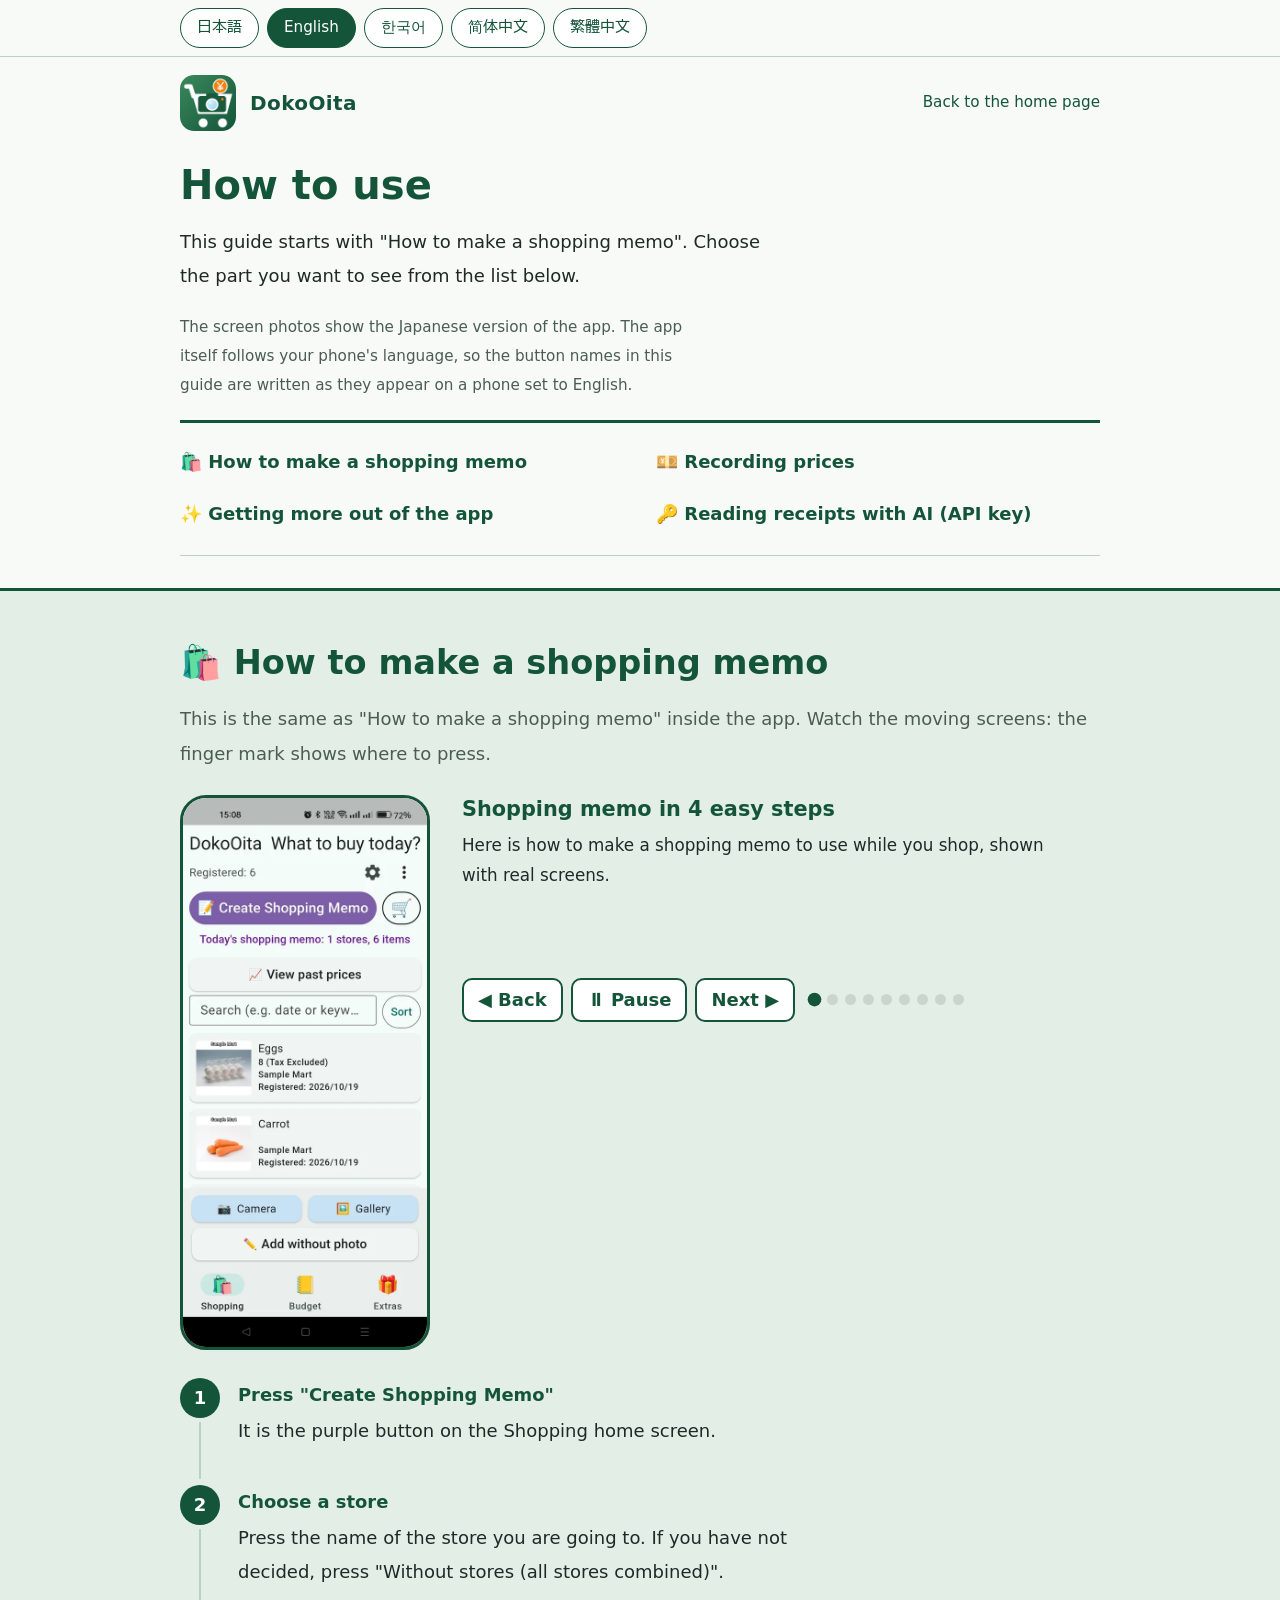
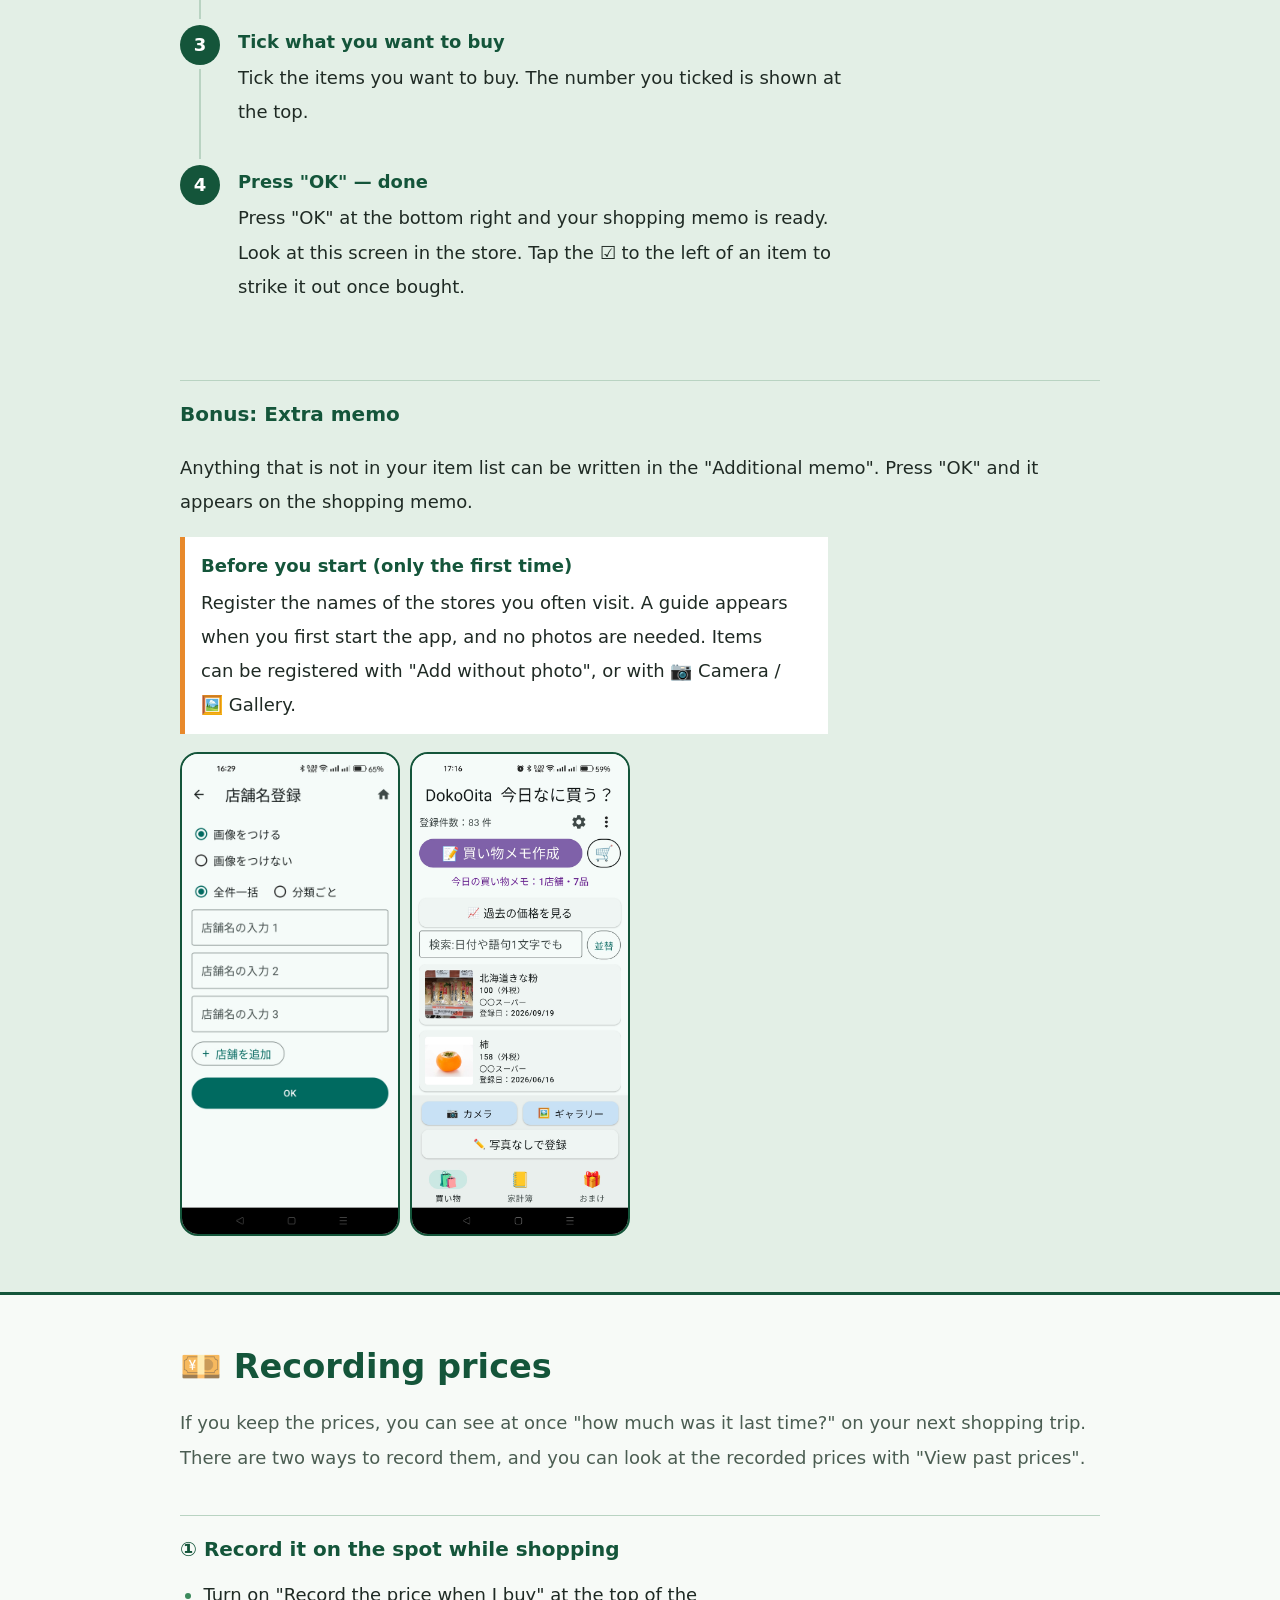
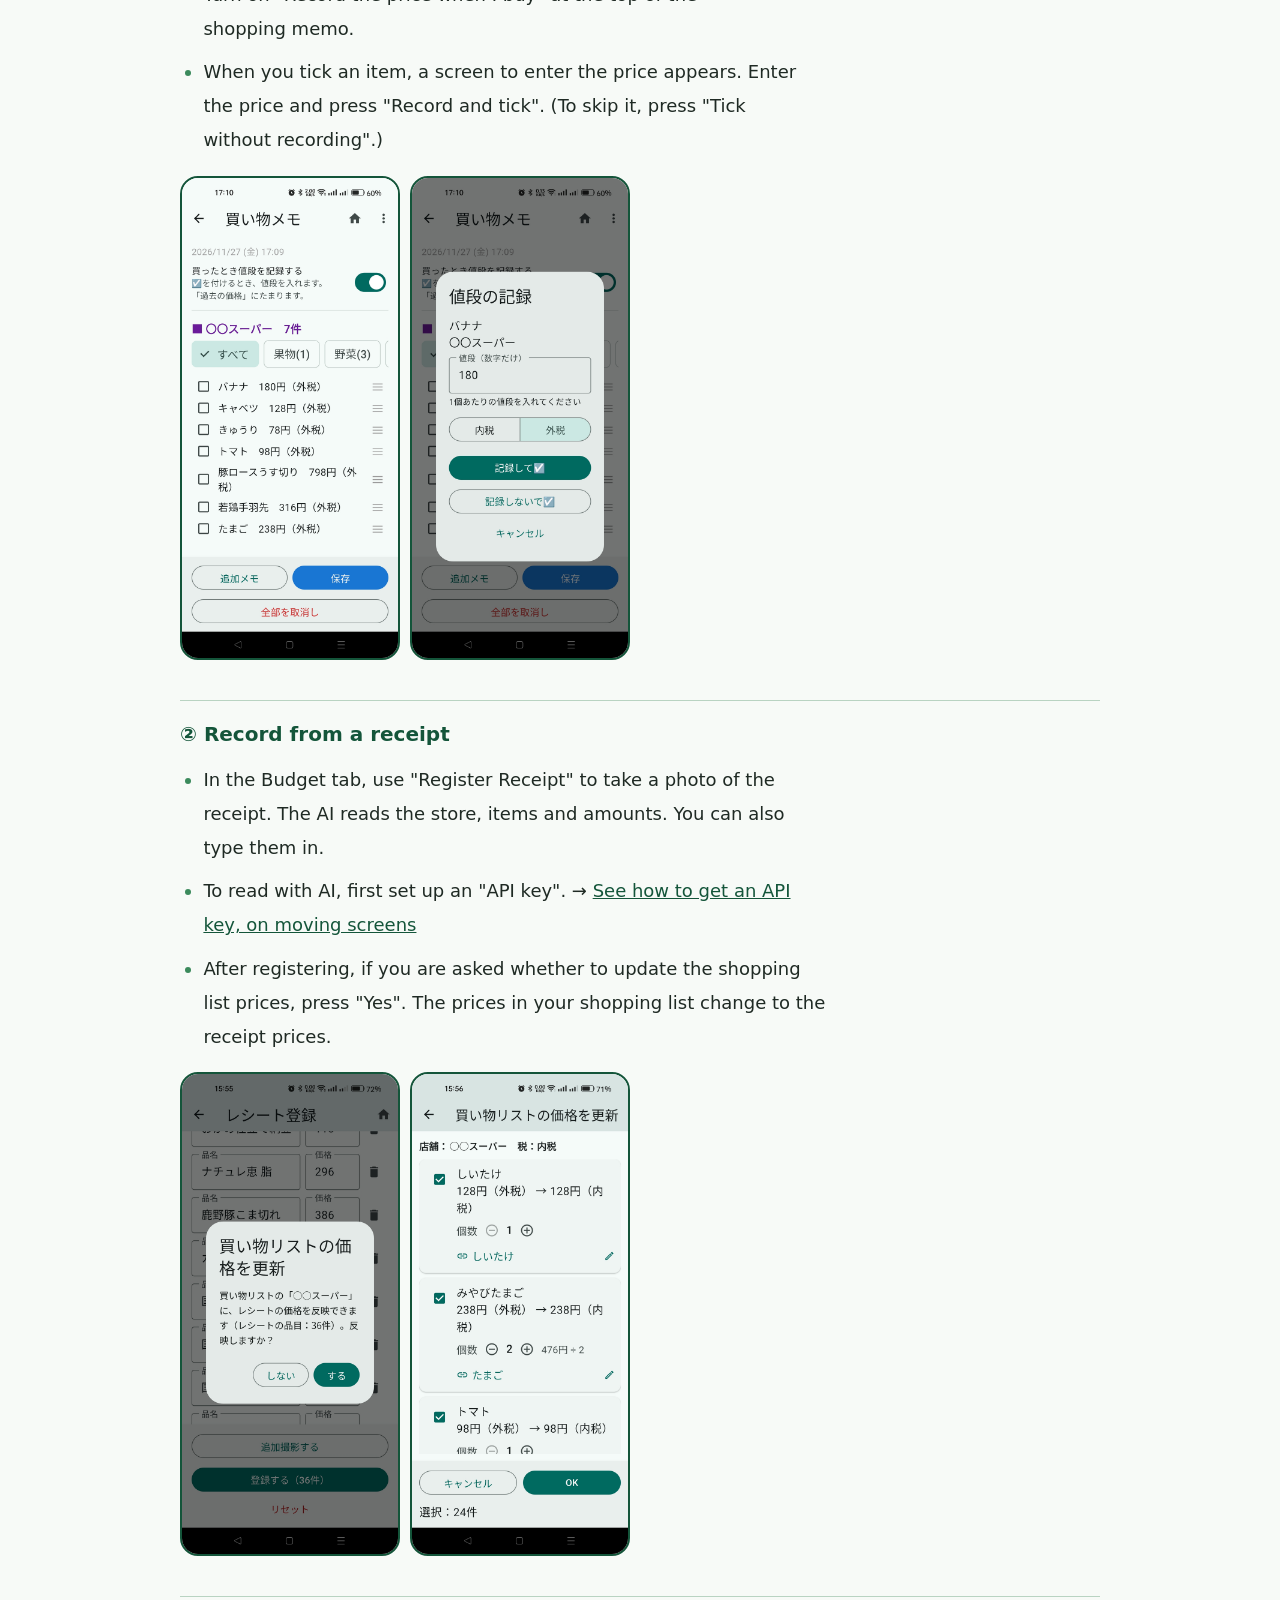
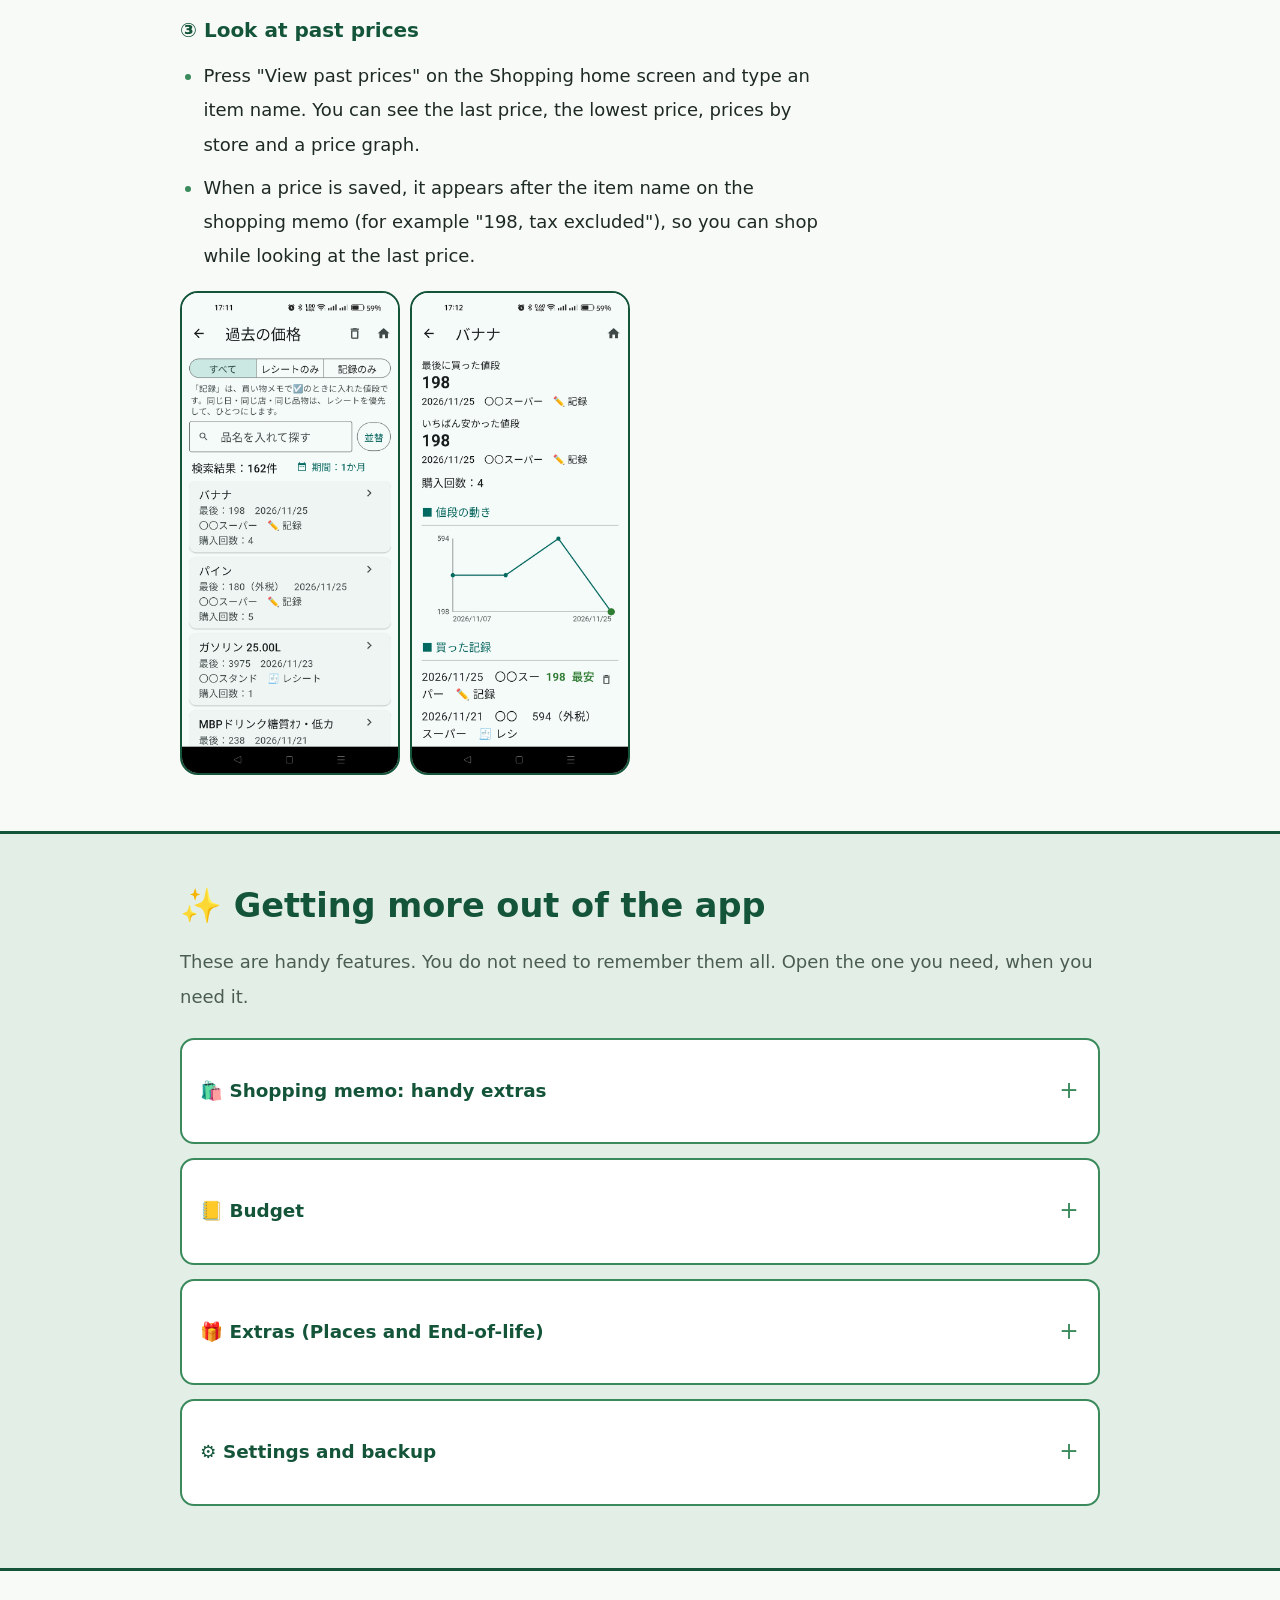
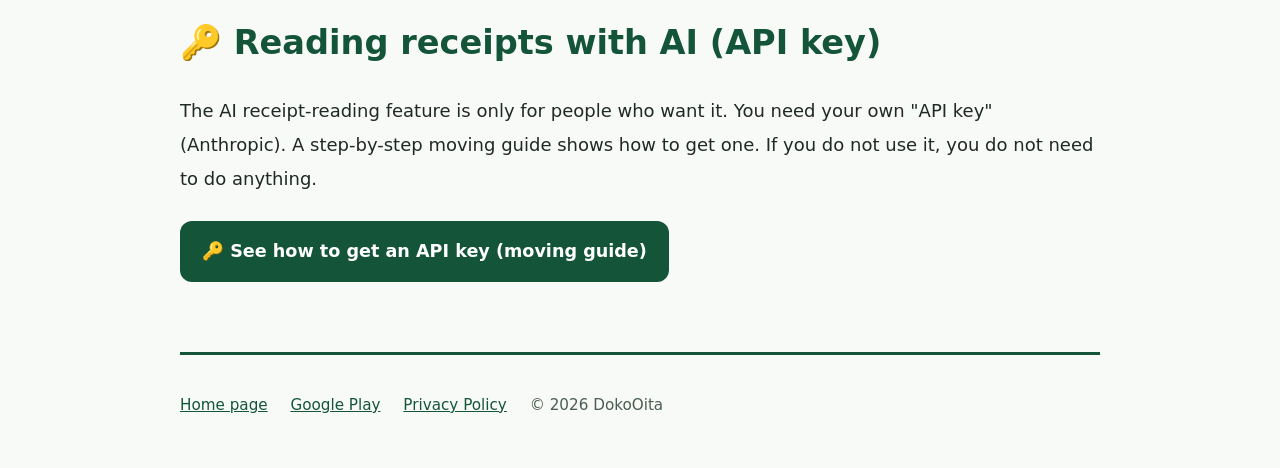
==== commit 43dc5e4c: "Add files via upload" ====
--- a/guide.html
+++ b/guide.html
@@ -12,8 +12,10 @@
 <link crossorigin="" href="https://fonts.gstatic.com" rel="preconnect"/>
 <link href="https://fonts.googleapis.com/css2?family=BIZ+UDPGothic:wght@400;700&amp;display=swap" rel="stylesheet"/>
 <link href="style.css" rel="stylesheet"/>
+<link href="anim.css" rel="stylesheet"/>
 <script>window.PAGE_I18N={"ja": {"title": "操作方法（写真つき） ― DokoOita", "desc": "DokoOitaの操作方法を、画面の写真つきで説明します。買い物メモ・家計簿・置き場所・終活の使い方。"}, "en": {"title": "How to use (with photos) – DokoOita", "desc": "How to use DokoOita, explained with screen photos: shopping memo, household budget, places and end-of-life records."}, "ko": {"title": "사용 방법(사진 포함) – DokoOita", "desc": "DokoOita의 사용 방법을 화면 사진과 함께 설명합니다. 쇼핑 메모, 가계부, 장소, 인생 정리의 사용법."}, "zh-Hans": {"title": "使用方法（附照片） – DokoOita", "desc": "用屏幕照片说明 DokoOita 的使用方法：购物备忘、记账、地点、人生整理的用法。"}, "zh-Hant": {"title": "使用方法（附照片） – DokoOita", "desc": "用螢幕照片說明 DokoOita 的使用方法：購物備忘、記帳、地點、人生整理的用法。"}};</script>
 <script src="i18n.js"></script>
+<script src="anim.js" defer></script>
 </head>
 <body>
 <nav class="langs" aria-label="Language / 言語"><div class="in"><button type="button" data-lang="ja" lang="ja" aria-pressed="false">日本語</button><button type="button" data-lang="en" lang="en" aria-pressed="false">English</button><button type="button" data-lang="ko" lang="ko" aria-pressed="false">한국어</button><button type="button" data-lang="zh-Hans" lang="zh-Hans" aria-pressed="false">简体中文</button><button type="button" data-lang="zh-Hant" lang="zh-Hant" aria-pressed="false">繁體中文</button></div></nav>
@@ -25,129 +27,44 @@
 <nav aria-label="ページ内の移動" data-aria-ja="ページ内の移動" data-aria-en="Navigation within the page" data-aria-ko="페이지 안 이동" data-aria-zh-Hans="页面内导航" data-aria-zh-Hant="頁面內導航"><a href="index.html"><span data-l="ja" lang="ja">ホームページへ戻る</span><span data-l="en" lang="en">Back to the home page</span><span data-l="ko" lang="ko">홈페이지로 돌아가기</span><span data-l="zh-Hans" lang="zh-Hans">返回主页</span><span data-l="zh-Hant" lang="zh-Hant">返回主頁</span></a></nav>
 </header>
 <h1 class="gh1" data-l="ja" lang="ja">操作方法</h1><h1 class="gh1" data-l="en" lang="en">How to use</h1><h1 class="gh1" data-l="ko" lang="ko">사용 방법</h1><h1 class="gh1" data-l="zh-Hans" lang="zh-Hans">使用方法</h1><h1 class="gh1" data-l="zh-Hant" lang="zh-Hant">使用方法</h1>
-<p class="gleadp" data-l="ja" lang="ja">アプリの中の「操作方法」と同じ順番で、画面の写真つきで説明します。見たい所を、下の一覧から選んでください。</p><p class="gleadp" data-l="en" lang="en">This explains the same things, in the same order, as the "How to Use" inside the app, with photos of the screens. Choose the part you want to see from the list below.</p><p class="gleadp" data-l="ko" lang="ko">앱 안의 "사용방법"과 같은 순서로, 화면 사진과 함께 설명합니다. 보고 싶은 곳을 아래 목록에서 골라 주세요.</p><p class="gleadp" data-l="zh-Hans" lang="zh-Hans">按照与应用内“如何使用”相同的顺序，附上屏幕照片进行说明。请从下面的目录里选择想看的部分。</p><p class="gleadp" data-l="zh-Hant" lang="zh-Hant">按照與應用程式內「如何使用」相同的順序，附上螢幕照片進行說明。請從下面的目錄裡選擇想看的部分。</p><p class="gleadp gnote" data-l="en" lang="en">The screen photos show the Japanese version of the app. The app itself follows your phone's language, so the button names in this guide are written as they appear on a phone set to English.</p><p class="gleadp gnote" data-l="ko" lang="ko">화면 사진은 일본어 화면입니다. 앱은 휴대폰의 언어에 맞춰 표시되므로, 이 설명 속 버튼 이름은 한국어로 설정한 휴대폰에 표시되는 이름과 같게 적었습니다.</p><p class="gleadp gnote" data-l="zh-Hans" lang="zh-Hans">屏幕照片是日语画面。应用会按手机的语言显示，所以本说明中的按钮名称，与手机设为简体中文时显示的名称一致。</p><p class="gleadp gnote" data-l="zh-Hant" lang="zh-Hant">螢幕照片是日語畫面。應用程式會依手機的語言顯示，所以本說明中的按鈕名稱，與手機設為繁體中文時顯示的名稱一致。</p>
-<nav aria-label="目次" data-aria-ja="目次" data-aria-en="Contents" data-aria-ko="목차" data-aria-zh-Hans="目录" data-aria-zh-Hant="目錄" class="toc"><ol><li><a href="#intro"><span data-l="ja" lang="ja">はじめに</span><span data-l="en" lang="en">■ Getting started</span><span data-l="ko" lang="ko">■ 시작하기 전에</span><span data-l="zh-Hans" lang="zh-Hans">■ 开始之前</span><span data-l="zh-Hant" lang="zh-Hant">■ 開始之前</span></a></li><li><a href="#shopping"><span data-l="ja" lang="ja">🛍️ 買い物</span><span data-l="en" lang="en">🛍️ Shopping</span><span data-l="ko" lang="ko">🛍️ 쇼핑</span><span data-l="zh-Hans" lang="zh-Hans">🛍️ 购物</span><span data-l="zh-Hant" lang="zh-Hant">🛍️ 購物</span></a></li><li><a href="#kakeibo"><span data-l="ja" lang="ja">📒 家計簿</span><span data-l="en" lang="en">📒 Budget</span><span data-l="ko" lang="ko">📒 가계부</span><span data-l="zh-Hans" lang="zh-Hans">📒 记账</span><span data-l="zh-Hant" lang="zh-Hant">📒 記帳</span></a></li><li><a href="#place"><span data-l="ja" lang="ja">📍 置き場所</span><span data-l="en" lang="en">📍 Places</span><span data-l="ko" lang="ko">📍 장소</span><span data-l="zh-Hans" lang="zh-Hans">📍 地点</span><span data-l="zh-Hant" lang="zh-Hant">📍 地點</span></a></li><li><a href="#endoflife"><span data-l="ja" lang="ja">🕊️ 終活</span><span data-l="en" lang="en">🕊️ End-of-life</span><span data-l="ko" lang="ko">🕊️ 인생 정리</span><span data-l="zh-Hans" lang="zh-Hans">🕊️ 人生整理</span><span data-l="zh-Hant" lang="zh-Hant">🕊️ 人生整理</span></a></li><li><a href="#register"><span data-l="ja" lang="ja">📷 新しく登録する流れ</span><span data-l="en" lang="en">📷 Adding something new</span><span data-l="ko" lang="ko">📷 새로 등록하는 순서</span><span data-l="zh-Hans" lang="zh-Hans">📷 新增登记的流程</span><span data-l="zh-Hant" lang="zh-Hant">📷 新增登錄的流程</span></a></li><li><a href="#home"><span data-l="ja" lang="ja">🏠 ホーム画面の使い方</span><span data-l="en" lang="en">🏠 Using the home screen</span><span data-l="ko" lang="ko">🏠 홈 화면 사용법</span><span data-l="zh-Hans" lang="zh-Hans">🏠 主页的使用方法</span><span data-l="zh-Hant" lang="zh-Hant">🏠 首頁的使用方法</span></a></li><li><a href="#detail"><span data-l="ja" lang="ja">📄 詳細画面</span><span data-l="en" lang="en">📄 Detail screen</span><span data-l="ko" lang="ko">📄 상세 화면</span><span data-l="zh-Hans" lang="zh-Hans">📄 详情页面</span><span data-l="zh-Hant" lang="zh-Hant">📄 詳細畫面</span></a></li><li><a href="#bulk"><span data-l="ja" lang="ja">✏️ 項目一括編集（⚙設定）</span><span data-l="en" lang="en">✏️ Bulk Edit (⚙ Settings)</span><span data-l="ko" lang="ko">✏️ 항목 일괄 편집(⚙ 설정)</span><span data-l="zh-Hans" lang="zh-Hans">✏️ 项目批量编辑（⚙ 设置）</span><span data-l="zh-Hant" lang="zh-Hant">✏️ 項目批次編輯（⚙ 設定）</span></a></li><li><a href="#export"><span data-l="ja" lang="ja">💾 データの出力・読み込み（⚙設定）</span><span data-l="en" lang="en">💾 Export and import data (⚙ Settings)</span><span data-l="ko" lang="ko">💾 데이터 내보내기·가져오기(⚙ 설정)</span><span data-l="zh-Hans" lang="zh-Hans">💾 数据的导出与导入（⚙ 设置）</span><span data-l="zh-Hant" lang="zh-Hant">💾 資料的匯出與匯入（⚙ 設定）</span></a></li></ol></nav>
+<p class="gleadp" data-l="ja" lang="ja">「買い物メモの作り方」から、順番にご案内します。見たい所を、下の一覧から選んでください。</p><p class="gleadp" data-l="en" lang="en">This guide starts with "How to make a shopping memo". Choose the part you want to see from the list below.</p><p class="gleadp" data-l="ko" lang="ko">"쇼핑 메모 만드는 법"부터 순서대로 안내합니다. 보고 싶은 곳을 아래 목록에서 골라 주세요.</p><p class="gleadp" data-l="zh-Hans" lang="zh-Hans">从“购物备忘的制作方法”开始依次介绍。请从下面的目录中选择想看的部分。</p><p class="gleadp" data-l="zh-Hant" lang="zh-Hant">從「購物備忘的製作方法」開始依次介紹。請從下面的目錄中選擇想看的部分。</p><p class="gleadp gnote" data-l="en" lang="en">The screen photos show the Japanese version of the app. The app itself follows your phone's language, so the button names in this guide are written as they appear on a phone set to English.</p><p class="gleadp gnote" data-l="ko" lang="ko">화면 사진은 일본어 화면입니다. 앱은 휴대폰의 언어에 맞춰 표시되므로, 이 설명 속 버튼 이름은 한국어로 설정한 휴대폰에 표시되는 이름과 같게 적었습니다.</p><p class="gleadp gnote" data-l="zh-Hans" lang="zh-Hans">屏幕照片是日语画面。应用会按手机的语言显示，所以本说明中的按钮名称，与手机设为简体中文时显示的名称一致。</p><p class="gleadp gnote" data-l="zh-Hant" lang="zh-Hant">螢幕照片是日語畫面。應用程式會依手機的語言顯示，所以本說明中的按鈕名稱，與手機設為繁體中文時顯示的名稱一致。</p>
+<nav aria-label="目次" data-aria-ja="目次" data-aria-en="Contents" data-aria-ko="목차" data-aria-zh-Hans="目录" data-aria-zh-Hant="目錄" class="toc"><ol><li><a href="#shopping"><span data-l="ja" lang="ja">🛍️ 買い物メモの作り方</span><span data-l="en" lang="en">🛍️ How to make a shopping memo</span><span data-l="ko" lang="ko">🛍️ 쇼핑 메모 만드는 법</span><span data-l="zh-Hans" lang="zh-Hans">🛍️ 购物备忘的制作方法</span><span data-l="zh-Hant" lang="zh-Hant">🛍️ 購物備忘的製作方法</span></a></li><li><a href="#price"><span data-l="ja" lang="ja">💴 価格の記録</span><span data-l="en" lang="en">💴 Recording prices</span><span data-l="ko" lang="ko">💴 가격 기록</span><span data-l="zh-Hans" lang="zh-Hans">💴 价格记录</span><span data-l="zh-Hant" lang="zh-Hant">💴 價格記錄</span></a></li><li><a href="#more"><span data-l="ja" lang="ja">✨ もっと便利に使う方法</span><span data-l="en" lang="en">✨ Getting more out of the app</span><span data-l="ko" lang="ko">✨ 더 편리하게 사용하는 방법</span><span data-l="zh-Hans" lang="zh-Hans">✨ 更方便的使用方法</span><span data-l="zh-Hant" lang="zh-Hant">✨ 更方便的使用方法</span></a></li><li><a href="#apikey"><span data-l="ja" lang="ja">🔑 レシートをAIで読み取るには（APIキー）</span><span data-l="en" lang="en">🔑 Reading receipts with AI (API key)</span><span data-l="ko" lang="ko">🔑 AI로 영수증을 읽으려면 (API 키)</span><span data-l="zh-Hans" lang="zh-Hans">🔑 用AI读取收据（API密钥）</span><span data-l="zh-Hant" lang="zh-Hant">🔑 用AI讀取收據（API金鑰）</span></a></li></ol></nav>
 </div>
 <main>
-<section class="band" id="intro"><div class="wrap">
-<h2 class="sec" data-l="ja" lang="ja">■ はじめに</h2><h2 class="sec" data-l="en" lang="en">■ Getting started</h2><h2 class="sec" data-l="ko" lang="ko">■ 시작하기 전에</h2><h2 class="sec" data-l="zh-Hans" lang="zh-Hans">■ 开始之前</h2><h2 class="sec" data-l="zh-Hant" lang="zh-Hant">■ 開始之前</h2><p class="lead2" data-l="ja" lang="ja">まずは、アプリの全体のつくりです。</p><p class="lead2" data-l="en" lang="en">First, here is how the whole app is organized.</p><p class="lead2" data-l="ko" lang="ko">먼저 앱 전체의 구성입니다.</p><p class="lead2" data-l="zh-Hans" lang="zh-Hans">首先，介绍应用整体的结构。</p><p class="lead2" data-l="zh-Hant" lang="zh-Hant">首先，介紹應用程式整體的結構。</p>
-<div class="gstep single"><div class="gtxt" data-l="ja" lang="ja"><b>下の3つのタブで、機能を切り替える</b>下の3つのタブ（🛍️買い物・📒家計簿・🎁おまけ）で、使いたい機能に切り替えます。「おまけ」を開くと、📍置き場所と🕊️終活があります。</div><div class="gtxt" data-l="en" lang="en"><b>Switch features with the three tabs at the bottom</b>Use the three tabs at the bottom (🛍️ Shopping · 📒 Budget · 🎁 Extras) to switch to the feature you want. Open "Extras" to find 📍 Places and 🕊️ End-of-life.</div><div class="gtxt" data-l="ko" lang="ko"><b>아래의 3개 탭으로 기능을 전환한다</b>아래의 3개 탭(🛍️ 쇼핑・📒 가계부・🎁 부가)으로 사용하고 싶은 기능으로 전환합니다. "부가"를 열면 📍 장소와 🕊️ 인생 정리가 있습니다.</div><div class="gtxt" data-l="zh-Hans" lang="zh-Hans"><b>用下面的3个标签页切换功能</b>用下面的3个标签页（🛍️购物・📒记账・🎁附加），切换到想使用的功能。打开“附加”，里面有📍地点和🕊️人生整理。</div><div class="gtxt" data-l="zh-Hant" lang="zh-Hant"><b>用下面的3個分頁切換功能</b>用下面的3個分頁（🛍️購物・📒記帳・🎁附加），切換到想使用的功能。打開「附加」，裡面有📍地點和🕊️人生整理。</div><div class="shots"><figure class="shot"><img alt="ホーム画面（下の3つのタブ（買い物・家計簿・おまけ）が見える）" data-alt-ja="ホーム画面（下の3つのタブ（買い物・家計簿・おまけ）が見える）" data-alt-en="Home screen (the three tabs at the bottom — Shopping, Budget, Extras — are visible)" data-alt-ko="홈 화면(아래의 3개 탭 — 쇼핑・가계부・부가 — 이 보입니다)" data-alt-zh-Hans="主屏幕（可以看到下面的3个标签页：购物・记账・附加）" data-alt-zh-Hant="主螢幕（可以看到下面的3個分頁：購物・記帳・附加）" loading="lazy" src="images/s01_home_tabs.png"/></figure><figure class="shot"><img alt="「おまけ」タブ（置き場所・終活が見える）" data-alt-ja="「おまけ」タブ（置き場所・終活が見える）" data-alt-en="The &quot;Extras&quot; tab (Places and End-of-life are visible)" data-alt-ko="&quot;부가&quot; 탭(장소와 인생 정리가 보입니다)" data-alt-zh-Hans="“附加”标签页（可以看到地点和人生整理）" data-alt-zh-Hant="「附加」分頁（可以看到地點和人生整理）" loading="lazy" src="images/s61_omake_tab.png"/></figure></div></div>
-<div class="gstep single"><div class="gtxt" data-l="ja" lang="ja"><b>設定の使い方</b>⚙設定は、開け閉めできる5つのグループに分かれています（表示（タブ・色）・家計簿（モード）・AI読み取り（APIキー）・データ管理・アプリについて）。ひとつ開くと、ほかは閉じます。「おまけ」は、「表示（タブ・色）」の「表示するタブ」で隠せます（買い物と家計簿は、いつも出ます）。金額の記号（円・$・₩・元など）も、同じグループで選べます（はじめは、スマホの言語に合わせます）。使い方のアニメは、設定の上の「買い物メモの作り方（画面で見る）」から、いつでも見られます。一番下の「出典・ライセンス」では、検索で使っている漢字の読みのデータの出典などが見られます。</div><div class="gtxt" data-l="en" lang="en"><b>How to use the settings</b>⚙ Settings is divided into five groups that open and close ("Display (tabs & theme)", "Budget (mode)", "AI reading (API key)", "Data Management" and "About the app"). When you open one, the others close. You can hide "Extras" with "Tabs to show" in "Display (tabs & theme)" (Shopping and Budget are always shown). You can also choose the currency symbol (¥, $, ₩, 元 and so on) in the same group (at first it follows your phone's language). You can watch the how-to animation again at any time from "How to make a shopping memo (watch)" at the top of the settings. At the very bottom, "Credits &amp; licenses" shows the sources of the kanji reading data used in search, and more.</div><div class="gtxt" data-l="ko" lang="ko"><b>설정 사용법</b>⚙ 설정은 열고 닫을 수 있는 5개의 그룹으로 나뉘어 있습니다("화면 (탭·테마)", "가계부 (모드)", "AI 읽기 (API 키)", "데이터 관리", "앱 정보"). 하나를 열면 나머지는 닫힙니다. "부가"는 "화면 (탭·테마)"의 "표시할 탭"에서 숨길 수 있습니다(쇼핑과 가계부는 항상 표시됩니다). 금액 기호(¥, $, ₩, 元 등)도 같은 그룹에서 고를 수 있습니다(처음에는 휴대폰의 언어에 맞춥니다). 사용법 애니메이션은 설정 맨 위의 "쇼핑 메모 만드는 방법 (화면으로 보기)"에서 언제든지 볼 수 있습니다. 맨 아래의 "출처·라이선스"에서는 검색에 쓰는 한자 읽기 데이터의 출처 등을 볼 수 있습니다.</div><div class="gtxt" data-l="zh-Hans" lang="zh-Hans"><b>设置的使用方法</b>⚙设置分成5个可以展开和收起的分组（“显示（标签页·主题）”“记账（模式）”“AI识别（API密钥）”“数据管理”“关于应用”）。打开一个，其他的就会收起。“附加”可以在“显示（标签页·主题）”的“显示的标签页”里隐藏（购物和记账始终显示）。金额符号（¥、$、₩、元等）也可以在同一个分组里选择（一开始会跟随手机的语言）。使用说明的动画，随时可以从设置最上面的“购物备忘的做法（看画面）”观看。在最下面的“来源与许可”里，可以看到搜索中使用的汉字读音数据的来源等。</div><div class="gtxt" data-l="zh-Hant" lang="zh-Hant"><b>設定的使用方法</b>⚙設定分成5個可以展開和收起的群組（「顯示（分頁・主題）」「記帳（模式）」「AI識別（API金鑰）」「資料管理」「關於應用程式」）。打開一個，其他的就會收起。「附加」可以在「顯示（分頁・主題）」的「顯示的分頁」裡隱藏（購物和記帳一直顯示）。金額符號（¥、$、₩、元等）也可以在同一個群組裡選擇（一開始會跟隨手機的語言）。使用說明的動畫，隨時可以從設定最上面的「購物備忘的做法（看畫面）」觀看。在最下面的「來源與授權」裡，可以看到搜尋中使用的漢字讀音資料的來源等。</div><div class="shots"><figure class="shot"><img alt="設定画面の上の部分（ヘルプの3行と、閉じたグループが並んでいる）" data-alt-ja="設定画面の上の部分（ヘルプの3行と、閉じたグループが並んでいる）" data-alt-en="The top of the settings screen (three help lines and the closed groups are lined up)" data-alt-ko="설정 화면의 위쪽(도움말 3줄과 닫힌 그룹이 늘어서 있습니다)" data-alt-zh-Hans="设置画面的上半部分（帮助的3行和已收起的分组排列在一起）" data-alt-zh-Hant="設定畫面的上半部分（幫助的3行和已收起的群組排列在一起）" loading="lazy" src="images/s02_settings_top.png"/></figure><figure class="shot"><img alt="設定で「データ管理」のグループを開いた画面（項目一括編集・データ出力・保存・削除）" data-alt-ja="設定で「データ管理」のグループを開いた画面（項目一括編集・データ出力・保存・削除）" data-alt-en="Settings with the &quot;Data Management&quot; group opened (Bulk Edit, Data Export, Save, Delete)" data-alt-ko="설정에서 &quot;데이터 관리&quot; 그룹을 연 화면(항목 일괄 편집・데이터 내보내기・저장・삭제)" data-alt-zh-Hans="设置里展开“数据管理”分组的画面（项目批量编辑・数据导出・保存・删除）" data-alt-zh-Hant="設定裡展開「資料管理」群組的畫面（項目批次編輯・資料導出・儲存・刪除）" loading="lazy" src="images/s62_settings_data.png"/></figure></div></div>
-<div class="gstep single"><div class="gtxt" data-l="ja" lang="ja"><b>バックアップを取る</b>データは、この端末の中に入っています。ときどき、⚙設定の「データ管理」でバックアップを取って下さい（「データ出力」の「ZIPエクスポート（画像込み）」や、「保存」を使います）。</div><div class="gtxt" data-l="en" lang="en"><b>Make backups</b>Your data is stored inside this device. Please back it up now and then from "Data Management" in ⚙ Settings (use "ZIP Export (with images)" in "Data Export", or "Save").</div><div class="gtxt" data-l="ko" lang="ko"><b>백업을 한다</b>데이터는 이 기기 안에 들어 있습니다. 가끔 ⚙ 설정의 "데이터 관리"에서 백업을 해 주세요("데이터 내보내기"의 "ZIP 내보내기 (이미지 포함)"나 "저장"을 사용합니다).</div><div class="gtxt" data-l="zh-Hans" lang="zh-Hans"><b>做好备份</b>数据保存在这台设备里。请时常在⚙设置的“数据管理”里做备份（使用“数据导出”里的“ZIP导出（含图片）”，或“保存”）。</div><div class="gtxt" data-l="zh-Hant" lang="zh-Hant"><b>做好備份</b>資料儲存在這臺裝置裡。請時常在⚙設定的「資料管理」裡做備份（使用「資料導出」裡的「ZIP匯出（含圖片）」，或「儲存」）。</div><div class="shots"><figure class="shot"><img alt="保存（バックアップ）の画面" data-alt-ja="保存（バックアップ）の画面" data-alt-en="The save (backup) screen" data-alt-ko="저장(백업) 화면" data-alt-zh-Hans="保存（备份）的画面" data-alt-zh-Hant="儲存（備份）的畫面" loading="lazy" src="images/s03_backup_menu.png"/></figure></div></div>
+<section class="band tint" id="shopping"><div class="wrap">
+<h2 class="sec" data-l="ja" lang="ja">🛍️ 買い物メモの作り方</h2><h2 class="sec" data-l="en" lang="en">🛍️ How to make a shopping memo</h2><h2 class="sec" data-l="ko" lang="ko">🛍️ 쇼핑 메모 만드는 법</h2><h2 class="sec" data-l="zh-Hans" lang="zh-Hans">🛍️ 购物备忘的制作方法</h2><h2 class="sec" data-l="zh-Hant" lang="zh-Hant">🛍️ 購物備忘的製作方法</h2>
+<p class="lead2" data-l="ja" lang="ja">アプリの「買い物メモの作り方」と同じです。動く画面を見てください。指のマークが、押す場所を教えます。</p><p class="lead2" data-l="en" lang="en">This is the same as "How to make a shopping memo" inside the app. Watch the moving screens: the finger mark shows where to press.</p><p class="lead2" data-l="ko" lang="ko">앱 안의 "쇼핑 메모 만드는 법"과 같습니다. 움직이는 화면을 보세요. 손가락 표시가 누를 곳을 알려 줍니다.</p><p class="lead2" data-l="zh-Hans" lang="zh-Hans">与应用内的“购物备忘的制作方法”相同。请看动态画面，手指标记会告诉您按哪里。</p><p class="lead2" data-l="zh-Hant" lang="zh-Hant">與應用程式內的「購物備忘的製作方法」相同。請看動態畫面，手指標記會告訴您按哪裡。</p>
+<div data-tut="shop"></div>
+<ol class="gsteps">
+<li><div class="gtxt" data-l="ja" lang="ja"><b>「📝買い物メモ作成」を押す</b>買い物のホームの、紫色のボタンです。</div><div class="gtxt" data-l="en" lang="en"><b>Press "Create Shopping Memo"</b>It is the purple button on the Shopping home screen.</div><div class="gtxt" data-l="ko" lang="ko"><b>"쇼핑 메모 작성"을 누릅니다</b>쇼핑 홈 화면의 보라색 버튼입니다.</div><div class="gtxt" data-l="zh-Hans" lang="zh-Hans"><b>点击“创建购物备忘”</b>购物主页上的紫色按钮。</div><div class="gtxt" data-l="zh-Hant" lang="zh-Hant"><b>點選「建立購物備忘」</b>購物主頁上的紫色按鈕。</div></li>
+<li><div class="gtxt" data-l="ja" lang="ja"><b>お店を選ぶ</b>行くお店の名前を押します。決めないときは「店舗なし（全店舗まとめ）」を押します。</div><div class="gtxt" data-l="en" lang="en"><b>Choose a store</b>Press the name of the store you are going to. If you have not decided, press "Without stores (all stores combined)".</div><div class="gtxt" data-l="ko" lang="ko"><b>매장을 고릅니다</b>갈 매장의 이름을 누릅니다. 정하지 않았다면 "매장 없음 (전체 매장 합침)"을 누릅니다.</div><div class="gtxt" data-l="zh-Hans" lang="zh-Hans"><b>选择店铺</b>点击要去的店铺名称。还没决定时，点击“不分店铺（全部店铺合并）”。</div><div class="gtxt" data-l="zh-Hant" lang="zh-Hant"><b>選擇店家</b>點選要去的店家名稱。還沒決定時，點選「不分店家（全部店家合併）」。</div></li>
+<li><div class="gtxt" data-l="ja" lang="ja"><b>買う物に☑を付ける</b>買いたい品物に☑を付けます。付けた数は、上の「選択 ○件」で分かります。</div><div class="gtxt" data-l="en" lang="en"><b>Tick what you want to buy</b>Tick the items you want to buy. The number you ticked is shown at the top.</div><div class="gtxt" data-l="ko" lang="ko"><b>살 물건에 ☑를 합니다</b>사고 싶은 품목에 ☑를 합니다. 고른 수는 위쪽에 표시됩니다.</div><div class="gtxt" data-l="zh-Hans" lang="zh-Hans"><b>给要买的东西打☑</b>给想买的物品打☑。已选数量显示在上方。</div><div class="gtxt" data-l="zh-Hant" lang="zh-Hant"><b>給要買的東西打☑</b>給想買的物品打☑。已選數量顯示在上方。</div></li>
+<li><div class="gtxt" data-l="ja" lang="ja"><b>「OK」を押して完成</b>右下の「OK」で、買い物メモができます。お店では、この画面を見て買い物します。買った物は、品名の左の☑を押すと、線で消せます。</div><div class="gtxt" data-l="en" lang="en"><b>Press "OK" — done</b>Press "OK" at the bottom right and your shopping memo is ready. Look at this screen in the store. Tap the ☑ to the left of an item to strike it out once bought.</div><div class="gtxt" data-l="ko" lang="ko"><b>"확인"을 누르면 완성</b>오른쪽 아래의 "확인"을 누르면 쇼핑 메모가 완성됩니다. 매장에서는 이 화면을 보며 쇼핑합니다. 산 물건은 품명 왼쪽의 ☑를 눌러 선으로 지웁니다.</div><div class="gtxt" data-l="zh-Hans" lang="zh-Hans"><b>点击“确定”即完成</b>点击右下角的“确定”，购物备忘就做好了。在店里看着这个画面购物。买好的东西，点击品名左边的☑即可划线删去。</div><div class="gtxt" data-l="zh-Hant" lang="zh-Hant"><b>點選「確定」即完成</b>點選右下角的「確定」，購物備忘就做好了。在店裡看著這個畫面購物。買好的東西，點選品名左邊的☑即可劃線刪去。</div></li>
+</ol>
+<h3 class="sub" data-l="ja" lang="ja">おまけ：追加メモ</h3><h3 class="sub" data-l="en" lang="en">Bonus: Extra memo</h3><h3 class="sub" data-l="ko" lang="ko">덤: 추가 메모</h3><h3 class="sub" data-l="zh-Hans" lang="zh-Hans">附加：额外备注</h3><h3 class="sub" data-l="zh-Hant" lang="zh-Hant">附加：額外備註</h3>
+<p data-l="ja" lang="ja">品物の一覧にないものは、「追加メモ」に書き足せます。書いて「OK」を押すと、買い物メモに載ります。</p><p data-l="en" lang="en">Anything that is not in your item list can be written in the "Additional memo". Press "OK" and it appears on the shopping memo.</p><p data-l="ko" lang="ko">품목 목록에 없는 것은 "추가 메모"에 적어 넣을 수 있습니다. 적고 "확인"을 누르면 쇼핑 메모에 올라갑니다.</p><p data-l="zh-Hans" lang="zh-Hans">清单里没有的东西，可以写在“附加备注”里。写好后点击“确定”，就会出现在购物备忘上。</p><p data-l="zh-Hant" lang="zh-Hant">清單裡沒有的東西，可以寫在「附加備註」裡。寫好後點選「確定」，就會出現在購物備忘上。</p>
+<p class="note" data-l="ja" lang="ja"><b>先にしておくこと（はじめの1回だけ）</b>よく行くお店の名前を登録します。アプリを始めたとき、案内が出ます。写真は要りません。品物は、「写真なしで登録」でも、📷カメラ・🖼️ギャラリーでも登録できます。</p><p class="note" data-l="en" lang="en"><b>Before you start (only the first time)</b>Register the names of the stores you often visit. A guide appears when you first start the app, and no photos are needed. Items can be registered with "Add without photo", or with 📷 Camera / 🖼️ Gallery.</p><p class="note" data-l="ko" lang="ko"><b>먼저 해 둘 것(처음 한 번만)</b>자주 가는 매장의 이름을 등록합니다. 앱을 처음 시작하면 안내가 나옵니다. 사진은 필요 없습니다. 품목은 "사진 없이 등록"으로도, 📷카메라·🖼️갤러리로도 등록할 수 있습니다.</p><p class="note" data-l="zh-Hans" lang="zh-Hans"><b>事先要做的事（只需第一次）</b>登记常去的店铺名称。刚开始使用应用时会出现指引，不需要照片。物品可以用“无照片登记”，也可以用📷拍照・🖼️相册登记。</p><p class="note" data-l="zh-Hant" lang="zh-Hant"><b>事先要做的事（只需第一次）</b>登錄常去的店家名稱。剛開始使用應用程式時會出現指引，不需要照片。物品可以用「不附照片登錄」，也可以用📷拍照・🖼️相簿登錄。</p>
+<div class="shots two"><figure class="shot"><img alt="お店の名前を登録する画面（基本素材のインポート）" data-alt-ja="お店の名前を登録する画面（基本素材のインポート）" data-alt-en="Screen for registering store names (Import Basic Materials)" data-alt-ko="매장 이름을 등록하는 화면(기본 소재 가져오기)" data-alt-zh-Hans="登记店铺名称的画面（导入基本素材）" data-alt-zh-Hant="登記店鋪名稱的畫面（匯入基本素材）" loading="lazy" src="images/s04_material_register.png"/></figure><figure class="shot"><img alt="買い物タブのホーム画面（「買い物メモ作成」「過去の価格を見る」と、カメラ・ギャラリー・写真なしで登録のボタンが見える）" data-alt-ja="買い物タブのホーム画面（「買い物メモ作成」「過去の価格を見る」と、カメラ・ギャラリー・写真なしで登録のボタンが見える）" data-alt-en="Home screen of the Shopping tab (&quot;Create Shopping Memo&quot;, &quot;View past prices&quot;, and the Camera / Gallery / Add without photo buttons are visible)" data-alt-ko="쇼핑 탭의 홈 화면(&quot;쇼핑 메모 작성&quot;, &quot;과거 가격 보기&quot;와 카메라・갤러리・사진 없이 등록 버튼이 보입니다)" data-alt-zh-Hans="购物标签页的首页画面（可以看到“创建购物备忘”“查看过去的价格”，以及相机・相册・无照片登记按钮）" data-alt-zh-Hant="購物分頁的首頁畫面（可以看到「建立購物備忘」「查看過去的價格」，以及相機・相簿・不附照片登錄按鈕）" loading="lazy" src="images/s05_shopping_home.png"/></figure></div>
 </div></section>
-<section class="band tint" id="shopping"><div class="wrap">
-<h2 class="sec" data-l="ja" lang="ja">🛍️ 買い物</h2><h2 class="sec" data-l="en" lang="en">🛍️ Shopping</h2><h2 class="sec" data-l="ko" lang="ko">🛍️ 쇼핑</h2><h2 class="sec" data-l="zh-Hans" lang="zh-Hans">🛍️ 购物</h2><h2 class="sec" data-l="zh-Hant" lang="zh-Hant">🛍️ 購物</h2><p class="lead2" data-l="ja" lang="ja">よく行くお店の品物から、今日の買い物メモを作ります。</p><p class="lead2" data-l="en" lang="en">You make today's shopping memo from the items of the stores you often visit.</p><p class="lead2" data-l="ko" lang="ko">자주 가는 매장의 품목으로 오늘의 쇼핑 메모를 만듭니다.</p><p class="lead2" data-l="zh-Hans" lang="zh-Hans">用常去商店的商品，制作今天的购物备忘。</p><p class="lead2" data-l="zh-Hant" lang="zh-Hant">用常去商店的商品，製作今天的購物備忘。</p>
-<ol class="gsteps">
-<li><div class="gtxt" data-l="ja" lang="ja"><b>お店の名前を登録する</b>はじめに、よく買い物をするお店の名前を登録します（基本素材のインポート）。行きつけのお店が複数あるときは、全部登録します（店舗名の欄は、はじめ3つ。「店舗を追加」を押すと、いくつでも増やせます）。写真は要りません。</div><div class="gtxt" data-l="en" lang="en"><b>Register the store names</b>First, register the names of the stores where you often shop (Import Basic Materials). If you have several regular stores, register them all (there are 3 store name fields at first. Press "Add Store" to add as many as you like). No photos are needed.</div><div class="gtxt" data-l="ko" lang="ko"><b>매장 이름을 등록한다</b>먼저 자주 장을 보는 매장의 이름을 등록합니다(기본 소재 가져오기). 자주 가는 매장이 여러 곳이면 모두 등록합니다(매장명 입력란은 처음에 3개입니다. "매장 추가"를 누르면 얼마든지 늘릴 수 있습니다). 사진은 필요 없습니다.</div><div class="gtxt" data-l="zh-Hans" lang="zh-Hans"><b>登记商店的名称</b>首先，登记经常购物的商店名称（导入基本素材）。有多家常去的商店时，请全部登记（店铺名称栏一开始有3个。按“添加店铺”可以增加任意多个）。不需要照片。</div><div class="gtxt" data-l="zh-Hant" lang="zh-Hant"><b>登記商店的名稱</b>首先，登記經常購物的商店名稱（匯入基本素材）。有多家常去的商店時，請全部登記（店鋪名稱欄一開始有3個。按「新增店鋪」可以增加任意多個）。不需要照片。</div><div class="shots"><figure class="shot"><img alt="お店の名前を登録する画面（基本素材のインポート）" data-alt-ja="お店の名前を登録する画面（基本素材のインポート）" data-alt-en="Screen for registering store names (Import Basic Materials)" data-alt-ko="매장 이름을 등록하는 화면(기본 소재 가져오기)" data-alt-zh-Hans="登记店铺名称的画面（导入基本素材）" data-alt-zh-Hant="登記店鋪名稱的畫面（匯入基本素材）" loading="lazy" src="images/s04_material_register.png"/></figure></div></li>
-<li><div class="gtxt" data-l="ja" lang="ja"><b>画像をつけるか、つけないかを選ぶ</b>お店の名前を入れる画面の上で、「画像をつける」か「画像をつけない」かを選べます。「画像をつけない」を選ぶと、品名とカテゴリーだけが登録されます。画像は、あとから、ホームの右上の「⋮」の「店舗名入りの画像をつける」で、お店を選んでつけられます（画像が無くて、品名が基本素材と同じ品物にだけ、店舗名を書き込んだ画像をつけます。すでに画像のある品物は、そのままです）。</div><div class="gtxt" data-l="en" lang="en"><b>Choose with or without images</b>On the screen where you enter store names, you can choose "With images" or "Without images". If you choose "Without images", only item names and categories are registered. You can add images later: at the top right of the home screen, press "⋮" and "Add Store-Name Images", then choose a store (images with the store name written on them are added only to items that have no image and whose name is the same as a basic item. Items that already have an image are left as they are).</div><div class="gtxt" data-l="ko" lang="ko"><b>이미지를 붙일지 말지 고른다</b>매장 이름을 입력하는 화면 위에서 "이미지 붙이기"와 "이미지 붙이지 않기" 중에서 고를 수 있습니다. "이미지 붙이지 않기"를 고르면 품명과 카테고리만 등록됩니다. 이미지는 나중에 홈 오른쪽 위의 "⋮"에서 "매장명이 들어간 이미지 붙이기"로 매장을 골라 붙일 수 있습니다(이미지가 없고 품명이 기본 소재와 같은 품목에만 매장명을 적어 넣은 이미지를 붙입니다. 이미 이미지가 있는 품목은 그대로입니다).</div><div class="gtxt" data-l="zh-Hans" lang="zh-Hans"><b>选择添加图片或不添加</b>在输入店铺名称的画面上方，可以选择“添加图片”或“不添加图片”。选择“不添加图片”，就只会登记品名和分类。图片可以之后在首页右上角“⋮”的“添加带店铺名的图片”里，选择商店后添加（只给没有图片、且品名与基本素材相同的商品添加写有店铺名称的图片。已经有图片的商品保持原样）。</div><div class="gtxt" data-l="zh-Hant" lang="zh-Hant"><b>選擇新增圖片或不新增</b>在輸入店鋪名稱的畫面上方，可以選擇「加入圖片」或「不加入圖片」。選擇「不加入圖片」，就只會登記品名和分類。圖片可以之後在首頁右上角「⋮」的「加入附店家名稱的圖片」裡，選擇商店後新增（只給沒有圖片、且品名與基本素材相同的商品新增寫有店鋪名稱的圖片。已經有圖片的商品保持原樣）。</div><div class="shots"><figure class="shot"><img alt="基本素材のインポートの画面（「画像をつける／つけない」の選択と、店舗名の欄・「店舗を追加」）" data-alt-ja="基本素材のインポートの画面（「画像をつける／つけない」の選択と、店舗名の欄・「店舗を追加」）" data-alt-en="Import Basic Materials screen (choosing &quot;With images&quot; or &quot;Without images&quot;, the store name fields and &quot;Add Store&quot;)" data-alt-ko="기본 소재 가져오기 화면(&quot;이미지 붙이기&quot;/&quot;이미지 붙이지 않기&quot; 선택과 매장명 입력란, &quot;매장 추가&quot;)" data-alt-zh-Hans="导入基本素材的画面（选择“添加图片”或“不添加图片”，以及店铺名称栏和“添加店铺”）" data-alt-zh-Hant="匯入基本素材的畫面（選擇「加入圖片」或「不加入圖片」，以及店鋪名稱欄和「新增店鋪」）" loading="lazy" src="images/s50_material_noimage.png"/></figure><figure class="shot"><img alt="ホームの「⋮」の「店舗名入りの画像をつける」を押して、お店を選ぶ画面" data-alt-ja="ホームの「⋮」の「店舗名入りの画像をつける」を押して、お店を選ぶ画面" data-alt-en="Screen where you press &quot;Add Store-Name Images&quot; under the home &quot;⋮&quot; and choose a store" data-alt-ko="홈의 &quot;⋮&quot;에서 &quot;매장명이 들어간 이미지 붙이기&quot;를 누르고 매장을 고르는 화면" data-alt-zh-Hans="按首页“⋮”里的“添加带店铺名的图片”，然后选择商店的画面" data-alt-zh-Hant="按首頁「⋮」裡的「加入附店家名稱的圖片」，然後選擇商店的畫面" loading="lazy" src="images/s51_attach_images.png"/></figure></div></li>
-<li><div class="gtxt" data-l="ja" lang="ja"><b>あとからお店を足す（2回目以降のインポート）</b>2回目以降も、ホームの右上の「⋮」から「基本素材のインポート」を開くと、お店を足せます。「全件一括」では、お店の名前を入れると（「店舗を追加」で欄を増やせます）、全部の分類の素材が入ります。「分類ごと」では、お店の名前を1つ入れて、取り込む分類のボタン（すべて・果物・野菜…）を押して選びます。複数選べます。何も選ばないと「すべて」です。お店は1回に1つずつ登録します。同じお店に同じ品名がすでにあるときは、取り込みません。</div><div class="gtxt" data-l="en" lang="en"><b>Add stores later (from the second time on)</b>From the second time on, you can also add stores: at the top right of the home screen, press "⋮" and open "Import Basic Materials". With "All at Once", enter the store names (press "Add Store" for more fields) and the materials of all categories are registered. With "By Category", enter one store name, then press the category buttons (All, Fruit, Vegetables...) to choose what to import. You can choose several; if you choose none, it means "All". Register one store at a time. Items with the same name already registered for the same store are not imported again.</div><div class="gtxt" data-l="ko" lang="ko"><b>나중에 매장을 추가한다(두 번째부터)</b>두 번째부터도 홈 오른쪽 위의 "⋮"에서 "기본 소재 가져오기"를 열어 매장을 추가할 수 있습니다. "전체 일괄"에서는 매장명을 입력하면("매장 추가"로 입력란을 늘릴 수 있습니다) 모든 분류의 소재가 들어갑니다. "분류별"에서는 매장명을 하나 입력한 뒤, 가져올 분류 버튼(전체・과일・채소…)을 눌러 고릅니다. 여러 개 고를 수 있으며, 아무것도 고르지 않으면 "전체"입니다. 매장은 한 번에 하나씩 등록합니다. 같은 매장에 같은 품명이 이미 있으면 가져오지 않습니다.</div><div class="gtxt" data-l="zh-Hans" lang="zh-Hans"><b>之后再添加店铺（第二次起）</b>第二次起，也可以在首页右上角“⋮”中打开“基本素材导入”来添加店铺。选择“全部一次性”时，输入店铺名称（可用“添加店铺”增加输入栏），就会登记全部分类的素材。选择“按分类”时，先输入一个店铺名称，再点按要导入的分类按钮（全部、水果、蔬菜…）来选择。可多选；什么都不选则表示“全部”。店铺一次登记一家。同一店铺里已有同名商品时，不会重复导入。</div><div class="gtxt" data-l="zh-Hant" lang="zh-Hant"><b>之後再新增店鋪（第二次起）</b>第二次起，也可以在首頁右上角「⋮」中開啟「基本素材匯入」來新增店鋪。選擇「全部一次性」時，輸入店鋪名稱（可用「新增店鋪」增加輸入欄），就會登記全部分類的素材。選擇「按分類」時，先輸入一個店鋪名稱，再點按要匯入的分類按鈕（全部、水果、蔬菜…）來選擇。可多選；什麼都不選則表示「全部」。店鋪一次登記一家。同一店鋪裡已有同名商品時，不會重複匯入。</div><div class="shots"><figure class="shot"><img alt="基本素材のインポートの「分類ごと」の画面（店舗名を1つ入れて、取り込むカテゴリーのボタンを選んだところ）" data-alt-ja="基本素材のインポートの「分類ごと」の画面（店舗名を1つ入れて、取り込むカテゴリーのボタンを選んだところ）" data-alt-en="The &quot;By Category&quot; screen of Import Basic Materials (one store name entered and category buttons chosen)" data-alt-ko="기본 소재 가져오기의 &quot;분류별&quot; 화면(매장명을 하나 입력하고 가져올 카테고리 버튼을 고른 상태)" data-alt-zh-Hans="基本素材导入的“按分类”画面（输入了一个店铺名称，并选择了要导入的分类按钮）" data-alt-zh-Hant="基本素材匯入的「按分類」畫面（輸入了一個店鋪名稱，並選擇了要匯入的分類按鈕）" loading="lazy" src="images/s56_material_bycategory.png"/></figure></div></li>
-<li><div class="gtxt" data-l="ja" lang="ja"><b>品物を登録する</b>品物は、「✏️写真なしで登録」か、📷カメラ・🖼️ギャラリーで登録します。</div><div class="gtxt" data-l="en" lang="en"><b>Register items</b>Register an item with "✏️ Add without photo", or with 📷 Camera / 🖼️ Gallery.</div><div class="gtxt" data-l="ko" lang="ko"><b>품목을 등록한다</b>품목은 "✏️ 사진 없이 등록" 또는 📷 카메라・🖼️ 갤러리로 등록합니다.</div><div class="gtxt" data-l="zh-Hans" lang="zh-Hans"><b>登记商品</b>商品可以用“✏️ 无照片登记”，或用📷相机・🖼️相册登记。</div><div class="gtxt" data-l="zh-Hant" lang="zh-Hant"><b>登記商品</b>商品可以用「✏️ 不附照片登錄」，或用📷相機・🖼️相簿登記。</div><div class="shots"><figure class="shot"><img alt="買い物タブのホーム画面（「買い物メモ作成」「過去の価格を見る」と、カメラ・ギャラリー・写真なしで登録のボタンが見える）" data-alt-ja="買い物タブのホーム画面（「買い物メモ作成」「過去の価格を見る」と、カメラ・ギャラリー・写真なしで登録のボタンが見える）" data-alt-en="Home screen of the Shopping tab (&quot;Create Shopping Memo&quot;, &quot;View past prices&quot;, and the Camera / Gallery / Add without photo buttons are visible)" data-alt-ko="쇼핑 탭의 홈 화면(&quot;쇼핑 메모 작성&quot;, &quot;과거 가격 보기&quot;와 카메라・갤러리・사진 없이 등록 버튼이 보입니다)" data-alt-zh-Hans="购物标签页的首页画面（可以看到“创建购物备忘”“查看过去的价格”，以及相机・相册・无照片登记按钮）" data-alt-zh-Hant="購物分頁的首頁畫面（可以看到「建立購物備忘」「查看過去的價格」，以及相機・相簿・不附照片登錄按鈕）" loading="lazy" src="images/s05_shopping_home.png"/></figure></div></li>
-<li><div class="gtxt" data-l="ja" lang="ja"><b>買い物メモ作成を押す</b>買い物の日は、ホームの「📝買い物メモ作成」を押します。</div><div class="gtxt" data-l="en" lang="en"><b>Press "Create Shopping Memo"</b>On shopping day, press "📝 Create Shopping Memo" on the home screen.</div><div class="gtxt" data-l="ko" lang="ko"><b>쇼핑 메모 작성을 누른다</b>장보는 날에는 홈의 "📝 쇼핑 메모 작성"을 누릅니다.</div><div class="gtxt" data-l="zh-Hans" lang="zh-Hans"><b>按“创建购物备忘”</b>购物那天，按首页的“📝 创建购物备忘”。</div><div class="gtxt" data-l="zh-Hant" lang="zh-Hant"><b>按「建立購物備忘」</b>購物那天，按首頁的「📝 建立購物備忘」。</div></li>
-<li><div class="gtxt" data-l="ja" lang="ja"><b>お店を選ぶ</b>「店舗を選択してください」と出るので、買い物に行くお店の名前を押します。お店を決めないときは、下の「店舗なし（全店舗まとめ）」を押します（ふだんは、お店の名前を押します）。</div><div class="gtxt" data-l="en" lang="en"><b>Choose a store</b>"Please select a store" appears, so tap the name of the store you are going shopping at. If you do not want to pick a store, tap "Without stores (all stores combined)" below (usually you tap a store name).</div><div class="gtxt" data-l="ko" lang="ko"><b>매장을 고른다</b>"매장을 선택해 주세요"라고 나오면 장보러 갈 매장의 이름을 누릅니다. 매장을 정하지 않을 때는 아래의 "매장 없음 (전체 매장 합침)"을 누릅니다(평소에는 매장 이름을 누릅니다).</div><div class="gtxt" data-l="zh-Hans" lang="zh-Hans"><b>选择商店</b>出现“请选择店铺”，请点要去购物的商店名称。不想指定商店时，点下面的“不分店铺（全部店铺合并）”（平时点商店名称）。</div><div class="gtxt" data-l="zh-Hant" lang="zh-Hant"><b>選擇商店</b>出現「請選擇店鋪」，請點要去購物的商店名稱。不想指定商店時，點下面的「不分店家（全部店家合併）」（平時點商店名稱）。</div><div class="shots"><figure class="shot"><img alt="「店舗を選択してください」の画面" data-alt-ja="「店舗を選択してください」の画面" data-alt-en="The &quot;Please select a store&quot; screen" data-alt-ko="&quot;매장을 선택해 주세요&quot; 화면" data-alt-zh-Hans="“请选择店铺”的画面" data-alt-zh-Hant="「請選擇店鋪」的畫面" loading="lazy" src="images/s06_shop_select.png"/></figure></div></li>
-<li><div class="gtxt" data-l="ja" lang="ja"><b>買う物に☑を付ける</b>そのお店の品物が並ぶので、買う物に☑を付けて「OK」を押します（「全選択」「全解除」も使えます）。上の検索窓で品物を探したり（ひらがな・カタカナで探すと、漢字で登録した品物も見つかります）、カテゴリーの名前を押して、そのカテゴリーだけに絞ったりもできます。「選択〇件／全〇件」で、☑の数が分かります。</div><div class="gtxt" data-l="en" lang="en"><b>Check ☑ the things to buy</b>The items of that store are listed, so check ☑ what you want to buy and press "OK" ("Select all" and "Clear all" can also be used). You can search for an item in the search box at the top (typing hiragana or katakana also finds items registered in kanji), or press a category name to narrow down to that category only. The number of ☑ is shown as "Selected N of N items".</div><div class="gtxt" data-l="ko" lang="ko"><b>살 물건에 ☑를 한다</b>그 매장의 품목이 나열되면 살 물건에 ☑를 하고 "확인"을 누릅니다("모두 선택"・"모두 해제"도 사용할 수 있습니다). 위의 검색창에서 품목을 찾거나(히라가나・가타카나로 찾으면 한자로 등록한 품목도 찾을 수 있습니다), 카테고리 이름을 눌러 그 카테고리만 골라 볼 수도 있습니다. "선택 N개 / 전체 N개"로 ☑의 수를 알 수 있습니다.</div><div class="gtxt" data-l="zh-Hans" lang="zh-Hans"><b>给要买的东西打☑</b>该商店的商品会排列出来，给要买的东西打☑，然后按“确定”（也可以用“全选”“取消全选”）。可以在上面的搜索框里查找商品（用平假名・片假名搜索，也能找到用汉字登记的商品），也可以按分类名称，只筛选出那个分类。“已选 N 件 / 共 N 件”可以看到☑的数量。</div><div class="gtxt" data-l="zh-Hant" lang="zh-Hant"><b>給要買的東西打☑</b>該商店的商品會排列出來，給要買的東西打☑，然後按「確定」（也可以用「全選」「取消全選」）。可以在上面的搜尋框裡搜尋商品（用平假名・片假名搜尋，也能找到用漢字登記的商品），也可以按分類名稱，只篩選出那個分類。「已選 N 件 / 共 N 件」可以看到☑的數量。</div><div class="shots"><figure class="shot"><img alt="品物を選ぶ画面（☑・全選択・全解除・OK が見える）" data-alt-ja="品物を選ぶ画面（☑・全選択・全解除・OK が見える）" data-alt-en="Item selection screen (☑, &quot;Select all&quot;, &quot;Clear all&quot; and &quot;OK&quot; are visible)" data-alt-ko="품목을 고르는 화면(☑・&quot;모두 선택&quot;・&quot;모두 해제&quot;・&quot;확인&quot;이 보입니다)" data-alt-zh-Hans="选择商品的画面（可以看到☑・“全选”・“取消全选”・“确定”）" data-alt-zh-Hant="選擇商品的畫面（可以看到☑・「全選」・「取消全選」・「確定」）" loading="lazy" src="images/s07_item_select.png"/></figure></div></li>
-<li><div class="gtxt" data-l="ja" lang="ja"><b>追加メモを書く（任意）</b>品物を選ぶ画面の下の「追加メモ」で、そのお店の追加メモも書けます（店舗なしのときは「店舗なし追加メモ」）。書いたあと、「OK」を押すと、買い物メモに載ります。☑が1つもなくても、メモだけで「OK」を押せます（メモだけの買い物メモができます）。入力の画面で「キャンセル」を押したり、画面の外を押したりすると、書いたメモは使われません。</div><div class="gtxt" data-l="en" lang="en"><b>Write an additional memo (optional)</b>With "Additional memo" at the bottom of the item selection screen, you can also write an additional memo for that store ("[No-Store Additional Memo]" when without stores). After writing, press "OK" and it appears on the shopping memo. Even with no ☑ at all you can press "OK" with only a memo (you get a shopping memo with just the memo). If you press "Cancel" on the input screen or tap outside the screen, what you wrote is not used.</div><div class="gtxt" data-l="ko" lang="ko"><b>추가 메모를 쓴다(선택)</b>품목을 고르는 화면 아래의 "추가 메모"로 그 매장의 추가 메모도 쓸 수 있습니다(매장 없음일 때는 "매장 없음 추가 메모"). 쓴 뒤 "확인"을 누르면 쇼핑 메모에 실립니다. ☑가 하나도 없어도 메모만으로 "확인"을 누를 수 있습니다(메모만 있는 쇼핑 메모가 만들어집니다). 입력 화면에서 "취소"를 누르거나 화면 바깥을 누르면 쓴 메모는 사용되지 않습니다.</div><div class="gtxt" data-l="zh-Hans" lang="zh-Hans"><b>写附加备注（可选）</b>在选择商品的画面下方的“附加备注”里，也可以写该商店的附加备注（不分店铺时是“无店铺附加备注”）。写完后按“确定”，就会出现在购物备忘里。即使一个☑都没有，也可以只带备注按“确定”（会生成只有备注的购物备忘）。在输入画面按“取消”或点击画面外面，写的备注不会被使用。</div><div class="gtxt" data-l="zh-Hant" lang="zh-Hant"><b>寫附加備註（可選）</b>在選擇商品的畫面下方的「附加備註」裡，也可以寫該商店的附加備註（不分店鋪時是「無店家附加備註」）。寫完後按「確定」，就會出現在購物備忘裡。即使一個☑都沒有，也可以只帶備註按「確定」（會生成只有備註的購物備忘）。在輸入畫面按「取消」或點選畫面外面，寫的備註不會被使用。</div><div class="shots"><figure class="shot"><img alt="品物を選ぶ画面の「追加メモ」を押した画面（入力欄と「キャンセル」「OK」）" data-alt-ja="品物を選ぶ画面の「追加メモ」を押した画面（入力欄と「キャンセル」「OK」）" data-alt-en="Screen after pressing &quot;Additional memo&quot; on the item selection screen (input field, &quot;Cancel&quot; and &quot;OK&quot;)" data-alt-ko="품목을 고르는 화면에서 &quot;추가 메모&quot;를 누른 화면(입력란과 &quot;취소&quot;・&quot;확인&quot;)" data-alt-zh-Hans="在选择商品的画面按下“附加备注”后的画面（输入栏和“取消”“确定”）" data-alt-zh-Hant="在選擇商品的畫面按下「附加備註」後的畫面（輸入欄和「取消」「確定」）" loading="lazy" src="images/s49_checklist_memo.png"/></figure></div></li>
-<li><div class="gtxt" data-l="ja" lang="ja"><b>今日の買い物メモができる</b>今日の買い物メモが出来ます。品物は、はじめ「カテゴリーの順（売り場の順）→50音順」に並びます（カテゴリーは、下の「カテゴリーで売り場の順に整える」で決めます）。買った物は、品名の左の☑を押して、線で消します（もう一度押すと戻ります）。メモの右上の「取消し解除」を押すと、そのお店の線がすべて元に戻ります（線を引いた追加メモの行は、メモから消えます）。</div><div class="gtxt" data-l="en" lang="en"><b>Today's shopping memo is made</b>Today's shopping memo appears. At first the items line up in "category order (store section order) → alphabetical (50-sound) order" (categories are decided in "Arrange by store sections with categories" below). Tap the ☑ to the left of an item to cross out what you bought (tap it again to undo). Press "Remove strikethrough" at the top right of the memo and all the lines of that store return to normal (the additional memo lines that had been crossed out disappear from the memo).</div><div class="gtxt" data-l="ko" lang="ko"><b>오늘의 쇼핑 메모가 완성된다</b>오늘의 쇼핑 메모가 만들어집니다. 품목은 처음에 "카테고리 순서(매장 코너 순서)→가나다 순"으로 정렬됩니다(카테고리는 아래의 "카테고리로 매장 코너 순서에 맞춘다"에서 정합니다). 산 물건은 품목 왼쪽의 ☑를 눌러 줄을 그어 지웁니다(한 번 더 누르면 되돌아옵니다). 메모 오른쪽 위의 "취소선 해제"를 누르면 그 매장의 줄이 모두 원래대로 돌아갑니다(줄을 그은 추가 메모 줄은 메모에서 사라집니다).</div><div class="gtxt" data-l="zh-Hans" lang="zh-Hans"><b>做好今天的购物备忘</b>今天的购物备忘就做好了。商品一开始按“分类的顺序（卖场的顺序）→五十音顺序”排列（分类在下面的“用分类按卖场顺序整理”里设定）。买到的东西，点一下商品左边的☑就会划线消掉（再点一次可恢复）。按备忘右上角的“撤销删除线”，该商店所有的划线都会恢复原状（划了线的附加备注行，会从备忘中消失）。</div><div class="gtxt" data-l="zh-Hant" lang="zh-Hant"><b>做好今天的購物備忘</b>今天的購物備忘就做好了。商品一開始按「分類的順序（賣場的順序）→五十音順序」排列（分類在下面的「用分類按賣場順序整理」裡設定）。買到的東西，點一下商品左邊的☑就會劃線消掉（再點一次可恢復）。按備忘右上角的「撤銷刪除線」，該商店所有的劃線都會恢復原狀（劃了線的附加備註行，會從備忘中消失）。</div><div class="shots"><figure class="shot"><img alt="今日の買い物メモ（何個かを線で消した状態）" data-alt-ja="今日の買い物メモ（何個かを線で消した状態）" data-alt-en="Today&#x27;s shopping memo (with some items crossed out)" data-alt-ko="오늘의 쇼핑 메모(몇 개를 줄로 지운 상태)" data-alt-zh-Hans="今天的购物备忘（划掉了几个商品的状态）" data-alt-zh-Hant="今天的購物備忘（劃掉了幾個商品的狀態）" loading="lazy" src="images/s08_memo_checked.png"/></figure></div></li>
-<li><div class="gtxt" data-l="ja" lang="ja"><b>カテゴリーで絞って見る</b>お店の名前の下に、カテゴリーのボタン（例：すべて・果物(2)・野菜(3)）が出ます。押すと、そのカテゴリーの品物だけが出ます。続けて別のカテゴリーを押すと、一緒に出ます（もう一度押すと外れます。「すべて」で元に戻ります）。かっこの中の数字は、まだ買っていない件数です。全部買うと「✓」が付いて、薄く出ます。いまいる売り場のカテゴリーを選べば、一覧が短くなって見やすくなります。カテゴリーを選んだままでも、「≡」で並べ替えたり、並び順を記憶・呼出したりできます。お店が2つ以上のときは、お店ごとに選べます（店舗なしのメモにも出ます）。カテゴリーが1種類しかないお店には、ボタンは出ません。</div><div class="gtxt" data-l="en" lang="en"><b>View by category</b>Under the store name, category buttons appear (example: All, Fruit (2), Vegetables (3)). Press one and only the items of that category appear. Then press other categories to show them together (press again to remove one; press "All" to go back). The number in parentheses is how many you have not bought yet. When everything is bought, a "✓" appears and it is shown faintly. If you choose the category of the section you are in, the list becomes shorter and easier to see. Even while a category is selected, you can reorder with "≡" and remember or recall the order. When there are two or more stores, you can choose for each store (it also appears on a memo without stores). A store that has only one category shows no buttons.</div><div class="gtxt" data-l="ko" lang="ko"><b>카테고리로 좁혀 본다</b>매장 이름 아래에 카테고리 버튼(예: 전체・과일(2)・채소(3))이 나옵니다. 누르면 그 카테고리의 품목만 나옵니다. 이어서 다른 카테고리를 누르면 함께 나옵니다(다시 누르면 해제되고, "전체"로 원래대로 돌아갑니다). 괄호 안의 숫자는 아직 사지 않은 건수입니다. 모두 사면 "✓"가 붙고 흐리게 표시됩니다. 지금 있는 코너의 카테고리를 고르면 목록이 짧아져 보기 쉬워집니다. 카테고리를 고른 채로도 "≡"로 정렬하거나 정렬 순서를 기억・불러올 수 있습니다. 매장이 둘 이상일 때는 매장별로 고를 수 있습니다(매장 없음 메모에도 표시됩니다). 카테고리가 한 종류뿐인 매장에는 버튼이 나오지 않습니다.</div><div class="gtxt" data-l="zh-Hans" lang="zh-Hans"><b>按分类筛选查看</b>在商店名称下面，会出现分类按钮（例：全部・水果(2)・蔬菜(3)）。按一下，就只显示该分类的商品。接着再按其他分类，会一起显示（再按一次则取消；按“全部”恢复原状）。括号里的数字，是还没买的数量。全部买完后会出现“✓”，并淡淡地显示。选择自己所在卖场的分类，列表就会变短，更容易看。选着分类时，也可以用“≡”排序，以及记住・恢复排列顺序。有两家以上商店时，可以按商店分别选择（不分店铺的备忘里也会出现）。只有一种分类的商店，不会出现按钮。</div><div class="gtxt" data-l="zh-Hant" lang="zh-Hant"><b>按分類篩選檢視</b>在商店名稱下面，會出現分類按鈕（例：全部・水果(2)・蔬菜(3)）。按一下，就只顯示該分類的商品。接著再按其他分類，會一起顯示（再按一次則取消；按「全部」恢復原狀）。括號裡的數字，是還沒買的數量。全部買完後會出現「✓」，並淡淡地顯示。選擇自己所在賣場的分類，列表就會變短，更容易看。選著分類時，也可以用「≡」排序，以及記住・恢復排列順序。有兩家以上商店時，可以按商店分別選擇（不分店鋪的備忘裡也會出現）。只有一種分類的商店，不會出現按鈕。</div><div class="shots"><figure class="shot"><img alt="買い物メモで、カテゴリーのボタンを押して絞り込んだ画面" data-alt-ja="買い物メモで、カテゴリーのボタンを押して絞り込んだ画面" data-alt-en="Shopping memo narrowed down by pressing a category button" data-alt-ko="쇼핑 메모에서 카테고리 버튼을 눌러 좁혀 본 화면" data-alt-zh-Hans="在购物备忘里按分类按钮筛选后的画面" data-alt-zh-Hant="在購物備忘裡按分類按鈕篩選後的畫面" loading="lazy" src="images/s55_memo_category.png"/></figure></div></li>
-<li><div class="gtxt" data-l="ja" lang="ja"><b>（店舗なしのとき）全店舗をまとめたメモを作る</b>お店を選ぶ画面で「店舗なし（全店舗まとめ）」を押すと、全部のお店の品物が1つの一覧に並びます。同じ品名は1つにまとまり、店舗名は出ません。買う物に☑を付けてOKを押すと、カテゴリーの順に並んだ1枚のメモができます。品物が1つもないときは「データがありません」と出ます。</div><div class="gtxt" data-l="en" lang="en"><b>(When without stores) Make a memo of all stores combined</b>If you tap "Without stores (all stores combined)" on the store selection screen, the items of all stores line up in one list. Items with the same name become one, and store names are not shown. Check the things to buy and press OK, and you get one memo arranged in category order. If there are no items at all, "No data" appears.</div><div class="gtxt" data-l="ko" lang="ko"><b>(매장 없음일 때) 전체 매장을 합친 메모를 만든다</b>매장을 고르는 화면에서 "매장 없음 (전체 매장 합침)"을 누르면 모든 매장의 품목이 하나의 목록에 나열됩니다. 같은 품명은 하나로 합쳐지고 매장명은 표시되지 않습니다. 살 물건에 ☑를 하고 확인을 누르면 카테고리 순서로 나열된 한 장의 메모가 만들어집니다. 품목이 하나도 없을 때는 "데이터 없음"라고 나옵니다.</div><div class="gtxt" data-l="zh-Hans" lang="zh-Hans"><b>（不分店铺时）制作全部商店合并的备忘</b>在选择店铺的画面里点“不分店铺（全部店铺合并）”，所有商店的商品就会排在一个列表里。同名商品合并为一个，不显示店铺名称。给要买的东西打☑并按确定，就会生成按分类顺序排列的一张备忘。一个商品都没有时，会显示“暂无数据”。</div><div class="gtxt" data-l="zh-Hant" lang="zh-Hant"><b>（不分店鋪時）製作全部商店合併的備忘</b>在選擇店鋪的畫面裡點「不分店家（全部店家合併）」，所有商店的商品就會排在一個列表裡。同名商品合併為一個，不顯示店鋪名稱。給要買的東西打☑並按確定，就會生成按分類順序排列的一張備忘。一個商品都沒有時，會顯示「沒有資料」。</div><div class="shots"><figure class="shot"><img alt="店舗なしのときの品物を選ぶ画面（同じ品名は1つにまとまっている）" data-alt-ja="店舗なしのときの品物を選ぶ画面（同じ品名は1つにまとまっている）" data-alt-en="Item selection screen without stores (items with the same name are combined)" data-alt-ko="매장 없음일 때 품목을 고르는 화면(같은 품명은 하나로 합쳐져 있습니다)" data-alt-zh-Hans="不分店铺时选择商品的画面（同名商品合并为一个）" data-alt-zh-Hant="不分店鋪時選擇商品的畫面（同名商品合併為一個）" loading="lazy" src="images/s42_nostore_select.png"/></figure><figure class="shot"><img alt="店舗なし（全店舗まとめ）の買い物メモ" data-alt-ja="店舗なし（全店舗まとめ）の買い物メモ" data-alt-en="Shopping memo without stores (all stores combined)" data-alt-ko="매장 없음(전체 매장 합침) 쇼핑 메모" data-alt-zh-Hans="不分店铺（全部店铺合并）的购物备忘" data-alt-zh-Hant="不分店鋪（全部店鋪合併）的購物備忘" loading="lazy" src="images/s43_nostore_memo.png"/></figure></div></li>
-<li><div class="gtxt" data-l="ja" lang="ja"><b>売り場を回る順番に並べ替える</b>売り場を回る順番に、並べ替えます。品物の右はしの「≡」を押したまま、上や下へ動かします（ドラッグ＆ドロップ）。</div><div class="gtxt" data-l="en" lang="en"><b>Rearrange in the order you walk through the store</b>Rearrange in the order you walk through the store. Press and hold the "≡" at the right end of an item and move it up or down (drag and drop).</div><div class="gtxt" data-l="ko" lang="ko"><b>매장을 도는 순서대로 정렬한다</b>매장을 도는 순서대로 정렬합니다. 품목 오른쪽 끝의 "≡"를 누른 채 위나 아래로 움직입니다(드래그 앤 드롭).</div><div class="gtxt" data-l="zh-Hans" lang="zh-Hans"><b>按逛卖场的顺序重新排列</b>按逛卖场的顺序重新排列。按住商品右端的“≡”，向上或向下移动（拖放）。</div><div class="gtxt" data-l="zh-Hant" lang="zh-Hant"><b>按逛賣場的順序重新排列</b>按逛賣場的順序重新排列。按住商品右端的「≡」，向上或向下移動（拖放）。</div><div class="shots"><figure class="shot"><img alt="品物の右はしの「≡」を動かしている画面" data-alt-ja="品物の右はしの「≡」を動かしている画面" data-alt-en="Screen while moving the &quot;≡&quot; at the right end of an item" data-alt-ko="품목 오른쪽 끝의 &quot;≡&quot;를 움직이고 있는 화면" data-alt-zh-Hans="正在移动商品右端“≡”的画面" data-alt-zh-Hant="正在移動商品右端「≡」的畫面" loading="lazy" src="images/s09_memo_drag.png"/></figure></div></li>
-<li><div class="gtxt" data-l="ja" lang="ja"><b>並び順を記憶する</b>並べ終わったら、右上の「⋮」を押して「並び順を記憶」を選びます。次からは、「⋮」の「並び順の呼出」で、何度でも同じ順番に戻せます（お店ごとに記憶します）。50音順に戻したいときは、「⋮」の「50音順に並び替え」、カテゴリーの順に戻したいときは「カテゴリー順」を選びます。</div><div class="gtxt" data-l="en" lang="en"><b>Remember the order</b>When you have finished arranging, press "⋮" at the top right and choose "Remember sort order". From then on, with "Recall order" under "⋮" you can return to the same order any number of times (it is remembered for each store). To go back to alphabetical order, choose "Sort alphabetically" under "⋮"; to go back to category order, choose "By category order".</div><div class="gtxt" data-l="ko" lang="ko"><b>정렬 순서를 기억한다</b>정렬이 끝나면 오른쪽 위의 "⋮"를 눌러 "정렬 순서 기억"을 선택합니다. 다음부터는 "⋮"의 "순서 불러오기"로 몇 번이든 같은 순서로 되돌릴 수 있습니다(매장별로 기억합니다). 가나다순으로 되돌리고 싶을 때는 "⋮"의 "가나다순 정렬", 카테고리 순서로 되돌리고 싶을 때는 "카테고리 순"을 선택합니다.</div><div class="gtxt" data-l="zh-Hans" lang="zh-Hans"><b>记住排列顺序</b>排好后，按右上角的“⋮”，选择“记住排列顺序”。之后，用“⋮”里的“恢复排列顺序”，可以随时恢复同样的顺序（按商店记住）。想恢复成五十音顺序时，选“⋮”里的“按字母顺序排列”；想恢复成分类顺序时，选“按分类顺序”。</div><div class="gtxt" data-l="zh-Hant" lang="zh-Hant"><b>記住排列順序</b>排好後，按右上角的「⋮」，選擇「記住排列順序」。之後，用「⋮」裡的「恢復排列順序」，可以隨時恢復同樣的順序（按商店記住）。想恢復成五十音順序時，選「⋮」裡的「按字母順序排列」；想恢復成分類順序時，選「依分類順序」。</div><div class="shots"><figure class="shot"><img alt="買い物メモ右上の「⋮」を押したメニュー" data-alt-ja="買い物メモ右上の「⋮」を押したメニュー" data-alt-en="The menu after pressing &quot;⋮&quot; at the top right of the shopping memo" data-alt-ko="쇼핑 메모 오른쪽 위의 &quot;⋮&quot;를 눌렀을 때의 메뉴" data-alt-zh-Hans="按下购物备忘右上角“⋮”后的菜单" data-alt-zh-Hant="按下購物備忘右上角「⋮」後的選單" loading="lazy" src="images/s10_memo_menu.png"/></figure></div></li>
-<li><div class="gtxt" data-l="ja" lang="ja"><b>メモを足す・保存する</b>「追加メモ」を押すと、お店ごとの欄と【共通メモ】の欄が出るので、メモを足せます（書き直したあとは、「OK」で保存、「キャンセル」で元のままです）。また、「保存」で文字のファイルを保存したりできます。追加メモは、新しく買い物メモを作り始めたときに消えます（店舗ありのときは、選んだお店のメモだけ。店舗なしのときは、すべてのメモ）。</div><div class="gtxt" data-l="en" lang="en"><b>Add notes and save</b>Press "Additional memo" and fields for each store and a "[Common Memo]" field appear, so you can add notes (after rewriting, "OK" saves and "Cancel" keeps it as it was). You can also use "Save" to save a text file. Additional memos are cleared when you start making a new shopping memo (with stores: only the memo of the chosen store; without stores: all memos).</div><div class="gtxt" data-l="ko" lang="ko"><b>메모를 덧붙이고 저장한다</b>"추가 메모"를 누르면 매장별 입력란과 "공통 메모" 입력란이 나오므로 메모를 덧붙일 수 있습니다(고쳐 쓴 뒤에는 "확인"으로 저장, "취소"로 그대로 둡니다). 또 "저장"으로 텍스트 파일을 저장할 수도 있습니다. 추가 메모는 새로 쇼핑 메모를 만들기 시작할 때 지워집니다(매장별일 때는 선택한 매장의 메모만, 매장 없음일 때는 모든 메모).</div><div class="gtxt" data-l="zh-Hans" lang="zh-Hans"><b>补充备注・保存</b>按“附加备注”，会出现各商店的栏和“共同备注”的栏，可以补充备注（改写后，“确定”保存，“取消”保持原样）。另外，用“保存”可以保存文本文件。附加备注会在开始制作新的购物备忘时清除（按店铺时，只清除所选商店的备注；不分店铺时，清除所有备注）。</div><div class="gtxt" data-l="zh-Hant" lang="zh-Hant"><b>補充備註・儲存</b>按「附加備註」，會出現各商店的欄和「共同備註」的欄，可以補充備註（改寫後，「確定」儲存，「取消」保持原樣）。另外，用「儲存」可以儲存文字檔案。附加備註會在開始製作新的購物備忘時清除（按店鋪時，只清除所選商店的備註；不分店鋪時，清除所有備註）。</div><div class="shots"><figure class="shot"><img alt="買い物メモ画面で「追加メモ」を押した画面（お店ごとの欄と共通メモの欄に書き足せます）" data-alt-ja="買い物メモ画面で「追加メモ」を押した画面（お店ごとの欄と共通メモの欄に書き足せます）" data-alt-en="Screen after pressing &quot;Additional memo&quot; on the shopping memo screen (you can add notes in the fields for each store and in the common memo field)" data-alt-ko="쇼핑 메모 화면에서 &quot;추가 메모&quot;를 누른 화면(매장별 입력란과 공통 메모 입력란에 덧붙여 쓸 수 있습니다)" data-alt-zh-Hans="在购物备忘画面按下“附加备注”后的画面（可以在各商店的栏和共同备注栏里补充）" data-alt-zh-Hant="在購物備忘畫面按下「附加備註」後的畫面（可以在各商店的欄和共同備註欄裡補充）" loading="lazy" src="images/s11_memo_bottom.png"/></figure></div></li>
-<li><div class="gtxt" data-l="ja" lang="ja"><b>買い物が終わったら全部を取消し</b>買い物が終わったら、いちばん下の「全部を取消し」を押します。☑・線・追加メモがすべて消えて、ホームに戻ります（記憶した並び順は消えません）。</div><div class="gtxt" data-l="en" lang="en"><b>When shopping is done, "Cancel All"</b>When you have finished shopping, press "Cancel All" at the very bottom. All ☑, lines and additional memos are cleared and you return to the home screen (the remembered order is not cleared).</div><div class="gtxt" data-l="ko" lang="ko"><b>장보기가 끝나면 "모두 취소"</b>장보기가 끝나면 맨 아래의 "모두 취소"를 누릅니다. ☑・줄・추가 메모가 모두 지워지고 홈으로 돌아갑니다(기억한 정렬 순서는 지워지지 않습니다).</div><div class="gtxt" data-l="zh-Hans" lang="zh-Hans"><b>购物结束后“全部取消”</b>购物结束后，按最下面的“全部取消”。☑・划线・附加备注全部清除，并返回首页（记住的排列顺序不会消失）。</div><div class="gtxt" data-l="zh-Hant" lang="zh-Hant"><b>購物結束後「全部取消」</b>購物結束後，按最下面的「全部取消」。☑・劃線・附加備註全部清除，並返回首頁（記住的排列順序不會消失）。</div></li>
-<li><div class="gtxt" data-l="ja" lang="ja"><b>使わない品物をかくす（非表示リスト）</b>品物の詳細画面で「非表示」に☑を付けると、その品物は、ホームの一覧と買い物メモから隠れます（消えてはいません）。隠すと「今日買う✓」も外れます。戻したあと買い物メモに入れるときは、もう一度☑を付けてください。ホームの右上の「⋮」から「非表示リスト」を押すと、「①リスト表示」と「②リスト追加」が選べます。</div><div class="gtxt" data-l="en" lang="en"><b>Hide items you do not use (Hidden List)</b>If you check "Hide" on the item's detail screen, that item is hidden from the home list and from the shopping memo (it is not deleted). When you hide it, "Buy today" ✓ is also removed. To put it on a shopping memo after restoring it, check it again. If you press "Hidden List" from "⋮" at the top right of the home screen, you can choose "① List view" or "② Add to hidden list".</div><div class="gtxt" data-l="ko" lang="ko"><b>쓰지 않는 품목을 숨긴다(숨김 목록)</b>품목의 상세 화면에서 "숨기기"에 ☑를 하면 그 품목은 홈의 목록과 쇼핑 메모에서 숨겨집니다(삭제된 것은 아닙니다). 숨기면 "오늘 살 것" ✓도 해제됩니다. 되돌린 뒤 쇼핑 메모에 넣을 때는 다시 ☑를 해 주세요. 홈 오른쪽 위의 "⋮"에서 "숨김 목록"을 누르면 "① 목록 보기"와 "② 숨김 목록에 추가"를 고를 수 있습니다.</div><div class="gtxt" data-l="zh-Hans" lang="zh-Hans"><b>隐藏不用的商品（隐藏列表）</b>在商品的详情画面给“隐藏”打☑，该商品就会从首页的列表和购物备忘中隐藏（并没有删除）。隐藏后，“今天要买”✓也会被取消。恢复后要放进购物备忘时，请再次打☑。按首页右上角“⋮”里的“隐藏列表”，可以选择“① 查看列表”和“② 添加到隐藏列表”。</div><div class="gtxt" data-l="zh-Hant" lang="zh-Hant"><b>隱藏不用的商品（隱藏列表）</b>在商品的詳情畫面給「隱藏」打☑，該商品就會從首頁的列表和購物備忘中隱藏（並沒有刪除）。隱藏後，「今天要買」✓也會被取消。恢復後要放進購物備忘時，請再次打☑。按首頁右上角「⋮」裡的「隱藏清單」，可以選擇「① 查看清單」和「② 加入隱藏清單」。</div><div class="shots"><figure class="shot"><img alt="「非表示リスト」を押した画面（①リスト表示・②リスト追加）" data-alt-ja="「非表示リスト」を押した画面（①リスト表示・②リスト追加）" data-alt-en="Screen after pressing &quot;Hidden List&quot; (① and ② are shown)" data-alt-ko="&quot;숨김 목록&quot;을 누른 화면(①・② 표시)" data-alt-zh-Hans="按下“隐藏列表”后的画面（①・②）" data-alt-zh-Hant="按下「隱藏清單」後的畫面（①・②）" loading="lazy" src="images/s52_hidden_menu.png"/></figure></div></li>
-<li><div class="gtxt" data-l="ja" lang="ja"><b>①リスト表示（隠した品物を見る・戻す）</b>隠した品物が、お店ごと、その中のカテゴリーごとに並びます（お店は50音順、カテゴリーはそのお店で登録した順です）。「店舗で絞る」「カテゴリーで絞る」で、見たいものだけに絞れます（複数選べます）。お店やカテゴリーの名前の行を押すと、閉じたり開いたりできます。☑を付けて「リストに戻す」を押すと、ホームの一覧に戻ります（10秒の間は「元に戻す」で取り消せます）。「保存」で、文字のファイルにもできます。</div><div class="gtxt" data-l="en" lang="en"><b>① List view (see and restore hidden items)</b>Hidden items are arranged by store and, within it, by category (stores in alphabetical order, categories in the order registered for that store). With "Filter by store" and "Filter by category" you can narrow down to what you want to see (you can choose several). Press a store or category name row to close or open it. Check ☑ and press "Restore to List" and they return to the home list (for 10 seconds you can cancel with "Undo"). You can also save it as a text file with "Save".</div><div class="gtxt" data-l="ko" lang="ko"><b>① 목록 보기 (숨긴 품목 보기・되돌리기)</b>숨긴 품목이 매장별, 그 안의 카테고리별로 나열됩니다(매장은 가나다순, 카테고리는 그 매장에서 등록한 순서입니다). "매장으로 좁히기"와 "카테고리로 좁히기"로 보고 싶은 것만 골라 볼 수 있습니다(여러 개 선택 가능). 매장이나 카테고리 이름 줄을 누르면 접거나 펼 수 있습니다. ☑를 하고 "목록으로 되돌리기"를 누르면 홈의 목록으로 돌아갑니다(10초 동안은 "되돌리기"로 취소할 수 있습니다). "저장"으로 텍스트 파일로 만들 수도 있습니다.</div><div class="gtxt" data-l="zh-Hans" lang="zh-Hans"><b>① 查看列表（查看・恢复隐藏的商品）</b>隐藏的商品，按商店、再按其中的分类排列（商店按五十音顺序，分类按该商店登记的顺序）。用“按店铺筛选”“按分类筛选”，可以只筛选出想看的（可多选）。按商店或分类名称的行，可以收起或展开。打☑后按“恢复到列表”，就会回到首页的列表（10秒内可用“撤销”撤销）。也可以用“保存”保存为文本文件。</div><div class="gtxt" data-l="zh-Hant" lang="zh-Hant"><b>① 查看清單（檢視・恢復隱藏的商品）</b>隱藏的商品，按商店、再按其中的分類排列（商店按五十音順序，分類按該商店登記的順序）。用「依店家篩選」「依分類篩選」，可以只篩選出想看的（可多選）。按商店或分類名稱的行，可以收起或展開。打☑後按「還原到清單」，就會回到首頁的列表（10秒內可用「復原」撤銷）。也可以用「儲存」儲存為文字檔案。</div><div class="shots"><figure class="shot"><img alt="①リスト表示の画面（お店ごと・カテゴリーごとに並び、☑を付けて戻す）" data-alt-ja="①リスト表示の画面（お店ごと・カテゴリーごとに並び、☑を付けて戻す）" data-alt-en="&quot;① List view&quot; screen (arranged by store and category; check items to restore them)" data-alt-ko="&quot;① 목록 보기&quot; 화면(매장별・카테고리별로 정렬되고, ☑를 눌러 되돌립니다)" data-alt-zh-Hans="“① 查看列表”的画面（按商店、分类排列，勾选☑后恢复）" data-alt-zh-Hant="「① 查看清單」的畫面（按商店、分類排列，勾選☑後恢復）" loading="lazy" src="images/s53_hidden_list.png"/></figure></div></li>
-<li><div class="gtxt" data-l="ja" lang="ja"><b>②リスト追加（まとめて隠す・戻す）</b>お店を1つ選ぶと、そのお店の品物が全部並びます。☑を付けた品物が隠れ、☑を外した品物は元に戻ります。「◆カテゴリー名」の行を押すと、そのカテゴリーをまとめて切り替えられます。「OK」を押すと、まとめて反映します（「戻る」「キャンセル」では反映されません）。</div><div class="gtxt" data-l="en" lang="en"><b>② Add to hidden list (hide or restore in bulk)</b>When you choose one store, all that store's items are listed. Checked ☑ items are hidden, and items with ☑ removed are restored. Press a "◆ category name" row and you can switch that whole category at once. Press "OK" and everything is applied at once (it is not applied with "Back" or "Cancel").</div><div class="gtxt" data-l="ko" lang="ko"><b>② 숨김 목록에 추가 (한꺼번에 숨기기・되돌리기)</b>매장을 하나 고르면 그 매장의 품목이 모두 나열됩니다. ☑한 품목은 숨겨지고, ☑를 해제한 품목은 원래대로 돌아갑니다. "◆카테고리 이름" 줄을 누르면 그 카테고리를 한꺼번에 전환할 수 있습니다. "확인"을 누르면 한꺼번에 반영됩니다("뒤로"・"취소"로는 반영되지 않습니다).</div><div class="gtxt" data-l="zh-Hans" lang="zh-Hans"><b>② 添加到隐藏列表（一次性隐藏・恢复）</b>选择一家商店后，该商店的所有商品都会排列出来。打☑的商品被隐藏，取消☑的商品恢复原状。按“◆分类名称”的行，可以一次性切换该分类。按“确定”，就会一次性生效（按“返回”“取消”不会生效）。</div><div class="gtxt" data-l="zh-Hant" lang="zh-Hant"><b>② 加入隱藏清單（一次性隱藏・恢復）</b>選擇一家商店後，該商店的所有商品都會排列出來。打☑的商品被隱藏，取消☑的商品恢復原狀。按「◆分類名稱」的行，可以一次性切換該分類。按「確定」，就會一次性生效（按「返回」「取消」不會生效）。</div><div class="shots"><figure class="shot"><img alt="②リスト追加の画面（☑を付けた品物が隠れる。「OK」でまとめて反映）" data-alt-ja="②リスト追加の画面（☑を付けた品物が隠れる。「OK」でまとめて反映）" data-alt-en="&quot;② Add to hidden list&quot; screen (checked items are hidden; press &quot;OK&quot; to apply them all)" data-alt-ko="&quot;② 숨김 목록에 추가&quot; 화면(☑한 품목이 숨겨집니다. &quot;확인&quot;으로 한꺼번에 반영)" data-alt-zh-Hans="“② 添加到隐藏列表”的画面（勾选☑的商品被隐藏。按“确定”一次性生效）" data-alt-zh-Hant="「② 加入隱藏清單」的畫面（勾選☑的商品被隱藏。按「確定」一次性生效）" loading="lazy" src="images/s54_hidden_add.png"/></figure></div></li>
-</ol>
-<h3 class="sub" data-l="ja" lang="ja">あわせて知っておくと便利なこと</h3><h3 class="sub" data-l="en" lang="en">Handy things to know</h3><h3 class="sub" data-l="ko" lang="ko">알아 두면 편리한 것</h3><h3 class="sub" data-l="zh-Hans" lang="zh-Hans">顺便了解一下，会更方便</h3><h3 class="sub" data-l="zh-Hant" lang="zh-Hant">順便了解一下，會更方便</h3>
-<ul class="pts"><li data-l="ja" lang="ja">ホームの🛒アイコンを押すと「今日の買い物メモ」（「今日買う✓」の品物のメモ）が開けます。検索窓が空のときは、「店舗を選択してください」と出ます（お店の名前の横に、品物の件数が出ます）。お店の名前を押すと、そのお店のメモが開きます。「店舗なし（全店舗まとめ）」を押すと、全部のお店をまとめたメモが開きます。「今日買う✓」の品物が無くても、追加メモがあれば開けます。品物も追加メモも無いときは「データがありません」と出ます。</li><li data-l="en" lang="en">If you press the 🛒 icon on the home screen, "Today's shopping memo" (the memo of items marked "Buy today" ✓) opens. When the search box is empty, "Please select a store" appears (the number of items is shown next to each store name). Tap a store name to open that store's memo, or tap "Without stores (all stores combined)" to open one memo that combines all stores. Even without items marked "Buy today" ✓ it opens if there is an additional memo. If there are no items and no additional memo, "No data" appears.</li><li data-l="ko" lang="ko">홈의 🛒 아이콘을 누르면 "오늘의 쇼핑 메모"("오늘 살 것" ✓ 품목의 메모)를 열 수 있습니다. 검색창이 비어 있을 때는 "매장을 선택해 주세요"라고 나옵니다(매장 이름 옆에 품목 수가 표시됩니다). 매장 이름을 누르면 그 매장의 메모가 열리고, "매장 없음 (전체 매장 합침)"을 누르면 모든 매장을 합친 메모가 열립니다. "오늘 살 것" ✓ 품목이 없어도 추가 메모가 있으면 열 수 있습니다. 품목도 추가 메모도 없을 때는 "데이터 없음"라고 나옵니다.</li><li data-l="zh-Hans" lang="zh-Hans">按首页的🛒图标，可以打开“今天的购物备忘”（“今天要买”✓商品的备忘）。搜索框为空时，会出现“请选择店铺”（店铺名称旁边会显示商品数量）。点店铺名称，会打开该店铺的备忘；点“不分店铺（全部店铺合并）”，会打开合并了全部店铺的备忘。即使没有“今天要买”✓的商品，只要有附加备注也能打开。商品和附加备注都没有时，会显示“暂无数据”。</li><li data-l="zh-Hant" lang="zh-Hant">按首頁的🛒圖示，可以開啟「今天的購物備忘」（「今天要買」✓商品的備忘）。搜尋框為空時，會出現「請選擇店鋪」（店鋪名稱旁邊會顯示商品數量）。點店鋪名稱，會開啟該店鋪的備忘；點「不分店家（全部店家合併）」，會開啟合併了全部店家的備忘。即使沒有「今天要買」✓的商品，只要有附加備註也能開啟。商品和附加備註都沒有時，會顯示「沒有資料」。</li><li data-l="ja" lang="ja">1つのお店だけ表示したいときは、ホームの検索窓にそのお店の名前を入れて、「🛒」アイコンを押します。</li><li data-l="en" lang="en">To show only one store, type that store's name in the search box on the home screen and press the "🛒" icon.</li><li data-l="ko" lang="ko">한 매장만 표시하고 싶을 때는 홈의 검색창에 그 매장의 이름을 입력하고 "🛒" 아이콘을 누릅니다.</li><li data-l="zh-Hans" lang="zh-Hans">只想显示一家商店时，在首页的搜索框里输入该商店的名称，按“🛒”图标。</li><li data-l="zh-Hant" lang="zh-Hant">只想顯示一家商店時，在首頁的搜尋框裡輸入該商店的名稱，按「🛒」圖示。</li></ul>
-<div class="shots"><figure class="shot"><img alt="ホームの🛒を押した画面（お店の名前と件数、下に「店舗なし（全店舗まとめ）」）" data-alt-ja="ホームの🛒を押した画面（お店の名前と件数、下に「店舗なし（全店舗まとめ）」）" data-alt-en="The screen after pressing 🛒 on the home screen (store names with item counts, and &quot;Without stores (all stores combined)&quot; below)" data-alt-ko="홈의 🛒를 눌렀을 때의 화면(매장 이름과 건수, 아래에 &quot;매장 없음 (전체 매장 합침)&quot;)" data-alt-zh-Hans="按首页🛒后的画面（店铺名称和数量，下方有“不分店铺（全部店铺合并）”）" data-alt-zh-Hant="按首頁🛒後的畫面（店鋪名稱和數量，下方有「不分店家（全部店家合併）」）" loading="lazy" src="images/s48_cart_stores.png"/></figure></div>
-<ul class="pts"><li data-l="ja" lang="ja">「並び順の記憶」と「カテゴリー」は、ZIPにも入ります。⚙設定の「データ出力」で「ZIPエクスポート（画像込み）」を行い、新しいスマホで「ZIPインポート」をすれば、並び順も引き継げます。</li><li data-l="en" lang="en">The "remembered order" and "Categories" are also included in the ZIP. In ⚙ Settings, use "Data Export" and "ZIP Export (with images)", then run "ZIP Import" on the new phone, and the order is carried over too.</li><li data-l="ko" lang="ko">"기억한 정렬 순서"와 "카테고리"는 ZIP에도 들어갑니다. ⚙ 설정의 "데이터 내보내기"에서 "ZIP 내보내기 (이미지 포함)"을 실행하고 새 휴대폰에서 "ZIP 가져오기"를 하면 정렬 순서도 옮길 수 있습니다.</li><li data-l="zh-Hans" lang="zh-Hans">“记住的排列顺序”和“分类”也会包含在ZIP里。在⚙设置的“数据导出”里执行“ZIP导出（含图片）”，在新手机上执行“ZIP导入”，排列顺序也能转移过去。</li><li data-l="zh-Hant" lang="zh-Hant">「記住的排列順序」和「分類」也會包含在ZIP裡。在⚙設定的「資料導出」裡執行「ZIP匯出（含圖片）」，在新手機上執行「ZIP匯入」，排列順序也能轉移過去。</li><li data-l="ja" lang="ja">ホームの右上の「⋮」から、カテゴリーの設定、非表示リスト（①リスト表示・②リスト追加）、基本素材のインポート、「店舗名入りの画像をつける」を開けます。</li><li data-l="en" lang="en">From "⋮" at the top right of the home screen you can open the category settings, "Hidden List" ("① List view" / "② Add to hidden list"), Import Basic Materials, and "Add Store-Name Images".</li><li data-l="ko" lang="ko">홈 오른쪽 위의 "⋮"에서 카테고리 설정, "숨김 목록"("① 목록 보기"・"② 숨김 목록에 추가"), 기본 소재 가져오기, "매장명이 들어간 이미지 붙이기"를 열 수 있습니다.</li><li data-l="zh-Hans" lang="zh-Hans">从首页右上角的“⋮”，可以打开分类设置、“隐藏列表”（“① 查看列表”・“② 添加到隐藏列表”）、导入基本素材、“添加带店铺名的图片”。</li><li data-l="zh-Hant" lang="zh-Hant">從首頁右上角的「⋮」，可以開啟分類設定、「隱藏清單」（「① 查看清單」・「② 加入隱藏清單」）、匯入基本素材、「加入附店家名稱的圖片」。</li><li data-l="ja" lang="ja">品物に価格を入れておくと、買い物メモの品名のあとに「198円（外税）」のように価格が出ます（内税・外税つき。店舗なしのメモには出ません）。前回の価格を見ながら買い物できます。</li><li data-l="en" lang="en">If an item has a price, it is shown after the item name in the shopping memo, like "198 yen (excl. tax)" (with tax type; not shown in the No-store memo). You can shop while looking at the previous price.</li><li data-l="ko" lang="ko">품목에 가격을 넣어 두면 쇼핑 메모의 품명 뒤에 "198엔(세금 별도)"처럼 가격이 표시됩니다(세금 포함/별도 표시. 매장 없음 메모에는 표시되지 않습니다). 지난번 가격을 보면서 장을 볼 수 있습니다.</li><li data-l="zh-Hans" lang="zh-Hans">商品填了价格后，购物备忘中商品名称后面会显示价格，如“198元（外税）”（含税/外税一并显示；不分店铺的备忘中不显示）。可以对照上次的价格购物。</li><li data-l="zh-Hant" lang="zh-Hant">商品填了價格後，購物備忘中商品名稱後面會顯示價格，如「198元（外稅）」（含稅/外稅一併顯示；不分店鋪的備忘中不顯示）。可以對照上次的價格購物。</li></ul>
-<div class="shots"><figure class="shot"><img alt="価格が品名のあとに出ている買い物メモの画面（内税・外税つき）" data-alt-ja="価格が品名のあとに出ている買い物メモの画面（内税・外税つき）" data-alt-en="Shopping memo with the price shown after each item name (with the tax type)" data-alt-ko="품명 뒤에 가격이 표시된 쇼핑 메모 화면(세금 포함/별도 표시)" data-alt-zh-Hans="品名后面显示价格的购物备忘画面（含税/外税）" data-alt-zh-Hant="品名後面顯示價格的購物備忘畫面（含稅/外稅）" loading="lazy" src="images/s59_memo_price.png"/></figure></div>
-<ul class="pts"><li data-l="ja" lang="ja">【買ったとき値段を記録する】買い物メモの上の「買ったとき値段を記録する」をオンにすると、品物に☑を付けるとき、値段を入れる画面が出ます（1個あたりの値段を、数字だけで入れます。内税・外税も選べます）。「記録して☑」で値段が残り、「記録しないで☑」なら☑だけ付きます。☑を1つだけ外すと、その日の記録も消えます（まちがい直しのためです）。「取消し解除」では、記録は残ります。記録した値段は、「過去の価格を見る」にたまります。</li><li data-l="en" lang="en">[Record the price when I buy] If you turn on "Record the price when I buy" at the top of the shopping memo, a screen for entering the price appears when you tick an item (enter the price for one item, numbers only; you can also choose "Tax Included" or "Tax Excluded"). "Record and tick" keeps the price; "Tick without recording" only ticks the item. If you un-tick a single item, that day's record is deleted too (to fix a mistake). "Remove strikethrough" keeps the records. The recorded prices are saved to "View past prices".</li><li data-l="ko" lang="ko">[구매할 때 가격 기록] 쇼핑 메모 위의 "구매할 때 가격 기록"을 켜면, 품목에 ☑를 할 때 가격을 입력하는 화면이 나옵니다(1개당 가격을 숫자로만 입력합니다. "세금 포함"・"세금 별도"도 고를 수 있습니다). "기록하고 ☑"를 누르면 가격이 남고, "기록하지 않고 ☑"를 누르면 ☑만 표시됩니다. ☑를 하나만 해제하면 그날의 기록도 지워집니다(실수를 바로잡기 위해서입니다). "취소선 해제"에서는 기록이 남습니다. 기록한 가격은 "과거 가격 보기"에 쌓입니다.</li><li data-l="zh-Hans" lang="zh-Hans">【购买时记录价格】打开购物备忘上方的“购买时记录价格”后，给商品打☑时，会出现输入价格的画面（输入1件的价格，只能输入数字；也可以选择“含税”或“不含税”）。点“记录并勾选”会保留价格，点“不记录，只勾选”则只打☑。只取消一个☑时，当天的记录也会一并删除（用于纠正失误）。点“撤销删除线”时，记录会保留。记录下来的价格会积累到“查看过去的价格”里。</li><li data-l="zh-Hant" lang="zh-Hant">【購買時記錄價格】打開購物備忘上方的「購買時記錄價格」後，給商品打☑時，會出現輸入價格的畫面（輸入1件的價格，只能輸入數字；也可以選擇「含稅」或「不含稅」）。點「記錄並勾選」會保留價格，點「不記錄，只勾選」則只打☑。只取消一個☑時，當天的記錄也會一併刪除（用於糾正失誤）。點「撤銷刪除線」時，記錄會保留。記錄下來的價格會累積到「查看過去的價格」裡。</li></ul>
-<div class="shots"><figure class="shot"><img alt="買い物メモの上の「買ったとき値段を記録する」（オンの状態）" data-alt-ja="買い物メモの上の「買ったとき値段を記録する」（オンの状態）" data-alt-en="&quot;Record the price when I buy&quot; at the top of the shopping memo (turned on)" data-alt-ko="쇼핑 메모 위의 &quot;구매할 때 가격 기록&quot;(켜진 상태)" data-alt-zh-Hans="购物备忘上方的“购买时记录价格”（已打开）" data-alt-zh-Hant="購物備忘上方的「購買時記錄價格」（已打開）" loading="lazy" src="images/s63_memo_price_switch.png"/></figure><figure class="shot"><img alt="品物に☑を付けたとき出る「値段の記録」の画面（値段の入力・内税／外税・記録して☑）" data-alt-ja="品物に☑を付けたとき出る「値段の記録」の画面（値段の入力・内税／外税・記録して☑）" data-alt-en="The &quot;Record price&quot; screen shown when you tick an item (price entry, Tax Included / Tax Excluded, &quot;Record and tick&quot;)" data-alt-ko="품목에 ☑를 할 때 나오는 &quot;가격 기록&quot; 화면(가격 입력・세금 포함/세금 별도・&quot;기록하고 ☑&quot;)" data-alt-zh-Hans="给商品打☑时出现的“记录价格”画面（输入价格・含税/不含税・“记录并勾选”）" data-alt-zh-Hant="給商品打☑時出現的「記錄價格」畫面（輸入價格・含稅/不含稅・「記錄並勾選」）" loading="lazy" src="images/s64_price_record_dialog.png"/></figure></div>
-<ul class="pts"><li data-l="ja" lang="ja">【過去の価格を見る】買い物タブのホームの「過去の価格を見る」を押して、品名を入れると、過去に買った値段を探せます。最後に買った値段・いちばん安かった値段・購入回数・店ごとの値段・値段の動き（グラフ）・買った記録が見られます。値段は、レシートの値段と、買ったとき記録した値段が、一緒に出ます（「すべて／レシートのみ／記録のみ」で切り替えられます。期間を選んだり、店舗名・最安値・最高値の順に並べ替えたりもできます）。「外税」の印の値段は、税込みではありません。買ったとき記録した値段は、「記録を消す」で、期間を決めて消せます（レシートの記録は消えません）。</li><li data-l="en" lang="en">[View past prices] Press "View past prices" on the home screen of the Shopping tab and type an item name to look up the prices you paid before: the last price paid, the lowest price, the purchase count, prices by store, the price trend (a graph) and the purchase history. Receipt prices and the prices you recorded when shopping are shown together (switch between "All", "Receipts only" and "Records only"; you can also choose a period, and sort by store name, lowest price or highest price). Prices marked "Tax Excluded" do not include tax. Prices recorded when shopping can be deleted by period with "Delete records" (receipt records are not deleted).</li><li data-l="ko" lang="ko">[과거 가격 보기] 쇼핑 탭 홈의 "과거 가격 보기"를 누르고 품명을 입력하면, 예전에 산 가격을 찾아볼 수 있습니다. 마지막으로 산 가격・가장 쌌던 가격・구매 횟수・매장별 가격・가격 추이(그래프)・구매 기록을 볼 수 있습니다. 영수증의 가격과 구매할 때 기록한 가격이 함께 표시됩니다("전체"・"영수증만"・"기록만"으로 전환할 수 있습니다. 기간을 고르거나 매장명・최저가・최고가 순으로 정렬할 수도 있습니다). "세금 별도" 표시가 붙은 가격은 세금이 포함되지 않은 가격입니다. 구매할 때 기록한 가격은 "기록 삭제"에서 기간을 정해 지울 수 있습니다(영수증 기록은 지워지지 않습니다).</li><li data-l="zh-Hans" lang="zh-Hans">【查看过去的价格】在购物标签页的首页按“查看过去的价格”，输入品名，就可以查找过去购买的价格。可以看到最近一次购买的价格・最低价格・购买次数・各店的价格・价格走势（图表）・购买记录。收据上的价格和购买时记录的价格会一起显示（可以用“全部”“仅收据”“仅记录”切换；还可以选择期间，或按店名・最低价・最高价排序）。标有“不含税”的价格不含税。购买时记录的价格，可以在“删除记录”里按期间删除（收据的记录不会被删除）。</li><li data-l="zh-Hant" lang="zh-Hant">【查看過去的價格】在購物分頁的首頁按「查看過去的價格」，輸入品名，就可以查詢過去購買的價格。可以看到最近一次購買的價格・最低價格・購買次數・各店的價格・價格走勢（圖表）・購買記錄。收據上的價格和購買時記錄的價格會一起顯示（可以用「全部」「僅收據」「僅記錄」切換；還可以選擇期間，或按店名・最低價・最高價排序）。標有「不含稅」的價格不含稅。購買時記錄的價格，可以在「刪除記錄」裡按期間刪除（收據的記錄不會被刪除）。</li></ul>
-<div class="shots"><figure class="shot"><img alt="「過去の価格を見る」の一覧（期間・すべて／レシートのみ／記録のみ）" data-alt-ja="「過去の価格を見る」の一覧（期間・すべて／レシートのみ／記録のみ）" data-alt-en="The &quot;View past prices&quot; list (period, &quot;All&quot; / &quot;Receipts only&quot; / &quot;Records only&quot;)" data-alt-ko="&quot;과거 가격 보기&quot; 목록(기간・&quot;전체&quot;/&quot;영수증만&quot;/&quot;기록만&quot;)" data-alt-zh-Hans="“查看过去的价格”的列表（期间・“全部”/“仅收据”/“仅记录”）" data-alt-zh-Hant="「查看過去的價格」的清單（期間・「全部」/「僅收據」/「僅記錄」）" loading="lazy" src="images/s65_past_price_list.png"/></figure><figure class="shot"><img alt="過去の価格の品物の画面（最後に買った値段・いちばん安かった値段・店ごとの値段・値段の動き）" data-alt-ja="過去の価格の品物の画面（最後に買った値段・いちばん安かった値段・店ごとの値段・値段の動き）" data-alt-en="The screen for one item in past prices (last price paid, lowest price, prices by store, price trend)" data-alt-ko="과거 가격의 품목 화면(마지막으로 산 가격・가장 쌌던 가격・매장별 가격・가격 추이)" data-alt-zh-Hans="过去价格中某个商品的画面（最近一次购买的价格・最低价格・各店的价格・价格走势）" data-alt-zh-Hant="過去價格中某個商品的畫面（最近一次購買的價格・最低價格・各店的價格・價格走勢）" loading="lazy" src="images/s66_past_price_detail.png"/></figure></div>
-<ul class="pts"><li data-l="ja" lang="ja">【レシートから買い物リストの価格を更新】レシートを登録したあと、買い物リストに同じお店があると、「買い物リストの「お店」に、レシートの価格を反映できます。反映しますか？」と出ます。「はい」を押すと確認の画面が開き、レシートの全部の品目が並びます。上の段は、買い物リストの品物と結びついた行です（「いまの価格 → 新しい価格」が出て、☑の行だけ「OK」で書き換わります）。下の段は、リストにない品名の行で、「リストの品物を選ぶ」を押して、買い物リストの品物と結びつけられます。「OK」を押すと結びつけを覚えるので、次のレシートからは自動で結びつきます。お店の名前が少し違うとき（例：「アルク彦島店」と「アルク下関彦島店」）は、「そのお店ですか？」と聞かれ、答えを覚えます。</li><li data-l="en" lang="en">[Update shopping list prices from a receipt] After you register a receipt, if the same store is on your shopping list, you are asked "You can apply the receipt prices to this store on your shopping list. Apply them?" Press "Yes" and a confirmation screen opens with all the items on the receipt. The upper section shows lines linked to an item on your shopping list ("current price → new price" is shown, and only checked lines are rewritten with "OK"). The lower section shows names that are not on your list; press "Choose a list item" to link them to an item on your shopping list. When you press "OK" the links are remembered, so from the next receipt on they are linked automatically. If the store name is slightly different (for example "Alc Hikoshima" and "Alc Shimonoseki Hikoshima"), you are asked "Is this the store?" and your answer is remembered.</li><li data-l="ko" lang="ko">【영수증으로 쇼핑 목록 가격 업데이트】영수증을 등록한 뒤 쇼핑 목록에 같은 매장이 있으면 "쇼핑 목록의 이 매장에 영수증의 가격을 반영할 수 있습니다. 반영할까요?"라고 나옵니다. "예"를 누르면 확인 화면이 열리고 영수증의 모든 품목이 나열됩니다. 위쪽은 쇼핑 목록의 품목과 연결된 줄입니다("현재 가격 → 새 가격"이 표시되고, ☑한 줄만 "확인"으로 바뀝니다). 아래쪽은 목록에 없는 품명의 줄이며, "목록의 품목 선택"을 눌러 쇼핑 목록의 품목과 연결할 수 있습니다. "확인"을 누르면 연결을 기억하므로 다음 영수증부터는 자동으로 연결됩니다. 매장 이름이 조금 다를 때(예: "알크 히코시마점"과 "알크 시모노세키 히코시마점")는 "그 매장입니까?"라고 묻고 답을 기억합니다.</li><li data-l="zh-Hans" lang="zh-Hans">【用收据更新购物清单的价格】登记收据后，如果购物清单里有同一家商店，会出现“可以把收据上的价格反映到购物清单的这家商店。要反映吗？”。按“是”会打开确认画面，列出收据上的全部品目。上方是已与购物清单中的商品关联的行（显示“当前价格 → 新价格”，按“OK”时只更新已勾选的行）。下方是清单中没有的品名，按“选择清单中的商品”，可以与购物清单中的商品关联。按“OK”会记住关联，下次收据起会自动关联。商店名称稍有不同时（例如“阿尔克 彦岛店”和“阿尔克 下关彦岛店”），会询问“是这家商店吗？”，并记住你的回答。</li><li data-l="zh-Hant" lang="zh-Hant">【用收據更新購物清單的價格】登錄收據後，如果購物清單裡有同一家商店，會出現「可以把收據上的價格反映到購物清單的這家商店。要反映嗎？」。按「是」會開啟確認畫面，列出收據上的全部品目。上方是已與購物清單中的商品關聯的行（顯示「目前價格 → 新價格」，按「OK」時只更新已勾選的行）。下方是清單中沒有的品名，按「選擇清單中的商品」，可以與購物清單中的商品關聯。按「OK」會記住關聯，下次收據起會自動關聯。商店名稱稍有不同時（例如「阿爾克 彥島店」和「阿爾克 下關彥島店」），會詢問「是這家商店嗎？」，並記住你的回答。</li></ul>
-<div class="shots"><figure class="shot"><img alt="レシートを登録したあとに出る、「買い物リストの価格を更新」の問い合わせの画面" data-alt-ja="レシートを登録したあとに出る、「買い物リストの価格を更新」の問い合わせの画面" data-alt-en="The question &quot;Update shopping list prices&quot; shown after registering a receipt" data-alt-ko="영수증을 등록한 뒤에 나오는 &quot;쇼핑 목록 가격 업데이트&quot; 확인 화면" data-alt-zh-Hans="登记收据后出现的“更新购物清单的价格”确认画面" data-alt-zh-Hant="登錄收據後出現的「更新購物清單的價格」確認畫面" loading="lazy" src="images/s57_price_dialog.png"/></figure><figure class="shot"><img alt="「買い物リストの価格を更新」の確認の画面（いまの価格 → 新しい価格、個数、結びついた品物）" data-alt-ja="「買い物リストの価格を更新」の確認の画面（いまの価格 → 新しい価格、個数、結びついた品物）" data-alt-en="The &quot;Update shopping list prices&quot; confirmation screen (current price → new price, quantity and linked item)" data-alt-ko="&quot;쇼핑 목록 가격 업데이트&quot; 확인 화면(현재 가격 → 새 가격, 개수, 연결된 품목)" data-alt-zh-Hans="“更新购物清单的价格”的确认画面（现在的价格 → 新价格、数量、关联的商品）" data-alt-zh-Hant="「更新購物清單的價格」的確認畫面（目前的價格 → 新價格、數量、關聯的商品）" loading="lazy" src="images/s58_price_confirm.png"/></figure></div>
-<ul class="pts"><li data-l="ja" lang="ja">まとめて買った品物は、その行の「個数」を入れると、レシートの金額を個数で割って、1個の単価になります（例：476円で2個 → 238円。割り切れないときは四捨五入します）。書き換わるのは、買い物リストにある品物の価格だけで、新しい品物は足されません。</li><li data-l="en" lang="en">For items bought in bulk, enter the "Quantity" on that line and the receipt amount is divided by the quantity to give the price of one (example: 476 yen for 2 = 238 yen; rounded when it does not divide evenly). Only the prices of items already on your shopping list are rewritten; no new items are added.</li><li data-l="ko" lang="ko">여러 개를 한꺼번에 산 품목은 그 줄의 "개수"를 넣으면 영수증 금액을 개수로 나누어 1개 단가가 됩니다(예: 476엔에 2개 → 238엔. 나누어떨어지지 않으면 반올림합니다). 바뀌는 것은 쇼핑 목록에 있는 품목의 가격뿐이며, 새 품목은 추가되지 않습니다.</li><li data-l="zh-Hans" lang="zh-Hans">一次买了多个的商品，输入该行的“数量”，收据金额会除以数量，得到单价（例：476元买2个 → 238元；除不尽时四舍五入）。只会更新购物清单中已有商品的价格，不会新增商品。</li><li data-l="zh-Hant" lang="zh-Hant">一次買了多個的商品，輸入該行的「數量」，收據金額會除以數量，得到單價（例：476元買2個 → 238元；除不盡時四捨五入）。只會更新購物清單中已有商品的價格，不會新增商品。</li></ul>
-<h3 class="sub" data-l="ja" lang="ja">カテゴリーで売り場の順に整える</h3><h3 class="sub" data-l="en" lang="en">Arrange by store sections with categories</h3><h3 class="sub" data-l="ko" lang="ko">카테고리로 매장 코너 순서에 맞춘다</h3><h3 class="sub" data-l="zh-Hans" lang="zh-Hans">用分类按卖场顺序整理</h3><h3 class="sub" data-l="zh-Hant" lang="zh-Hant">用分類按賣場順序整理</h3>
-<p class="lead2" data-l="ja" lang="ja">品物を「果物・野菜・肉…」のように大まかに分けておくと、買い物メモの最初の並びが売り場の順になります。カテゴリーは、お店ごとに持てます（スーパーと薬局では、売り場が違うためです）。</p><p class="lead2" data-l="en" lang="en">If you roughly divide items like "fruit, vegetables, meat...", the first order of the shopping memo follows the store sections. Each store can have its own categories (because the sections of a supermarket and a pharmacy are different).</p><p class="lead2" data-l="ko" lang="ko">품목을 "과일・채소・고기…"처럼 대략 나눠 두면 쇼핑 메모의 처음 순서가 매장 코너 순서가 됩니다. 카테고리는 매장별로 가질 수 있습니다(슈퍼와 약국은 코너가 다르기 때문입니다).</p><p class="lead2" data-l="zh-Hans" lang="zh-Hans">把商品大致分成“水果・蔬菜・肉类…”等，购物备忘一开始的顺序就是卖场的顺序。分类可以按商店设置（因为超市和药店的卖场不同）。</p><p class="lead2" data-l="zh-Hant" lang="zh-Hant">把商品大致分成「水果・蔬菜・肉類…」等，購物備忘一開始的順序就是賣場的順序。分類可以按商店設定（因為超市和藥店的賣場不同）。</p>
-<ol class="gsteps">
-<li><div class="gtxt" data-l="ja" lang="ja"><b>カテゴリーを開く</b>ホームの右上の「⋮」から「カテゴリー」を選び、お店を選びます。そのお店のカテゴリーが並ぶ「カテゴリーの並べ替え」の画面が開きます（はじめは、果物・野菜・魚介類・肉類・乳製品・麺類・パン・飲料・その他食品の9つです）。</div><div class="gtxt" data-l="en" lang="en"><b>Open the categories</b>From "⋮" at the top right of the home screen choose "Categories" and choose a store. The "Arrange Categories" screen opens, listing that store's categories (at first there are 9: fruit, vegetables, seafood, meat, dairy, noodles, bread, drinks and other food).</div><div class="gtxt" data-l="ko" lang="ko"><b>카테고리를 연다</b>홈 오른쪽 위의 "⋮"에서 "카테고리"를 선택하고 매장을 고릅니다. 그 매장의 카테고리가 나열된 "카테고리 정렬" 화면이 열립니다(처음에는 과일・채소・어패류・육류・유제품・면류・빵・음료・기타 식품의 9개입니다).</div><div class="gtxt" data-l="zh-Hans" lang="zh-Hans"><b>打开分类</b>从首页右上角的“⋮”选择“分类”，再选择商店。会打开列出该商店分类的“分类排序”画面（一开始有9个：水果・蔬菜・水产・肉类・乳制品・面类・面包・饮料・其他食品）。</div><div class="gtxt" data-l="zh-Hant" lang="zh-Hant"><b>開啟分類</b>從首頁右上角的「⋮」選擇「分類」，再選擇商店。會開啟列出該商店分類的「分類排序」畫面（一開始有9個：水果・蔬菜・水產・肉類・乳製品・面類・麵包・飲料・其他食品）。</div></li>
-<li><div class="gtxt" data-l="ja" lang="ja"><b>売り場の順に並べ替える</b>カテゴリーの右はしの「≡」を押したまま、上や下へ動かします。右上の「⋮」で、50音順への並べ替えや、並び順の記憶・呼び出しもできます。</div><div class="gtxt" data-l="en" lang="en"><b>Arrange in the order of the store sections</b>Press and hold the "≡" at the right end of a category and move it up or down. With "⋮" at the top right you can also sort alphabetically and remember or recall the order.</div><div class="gtxt" data-l="ko" lang="ko"><b>매장 코너 순서로 정렬한다</b>카테고리 오른쪽 끝의 "≡"를 누른 채 위나 아래로 움직입니다. 오른쪽 위의 "⋮"에서 가나다순 정렬이나 정렬 순서의 기억・불러오기도 할 수 있습니다.</div><div class="gtxt" data-l="zh-Hans" lang="zh-Hans"><b>按卖场的顺序排列</b>按住分类右端的“≡”，向上或向下移动。用右上角的“⋮”，还可以按五十音顺序排序，以及记住・恢复排列顺序。</div><div class="gtxt" data-l="zh-Hant" lang="zh-Hant"><b>按賣場的順序排列</b>按住分類右端的「≡」，向上或向下移動。用右上角的「⋮」，還可以按五十音順序排序，以及記住・恢復排列順序。</div><div class="shots"><figure class="shot"><img alt="カテゴリーの並べ替えの画面（カテゴリー名だけが並ぶ）" data-alt-ja="カテゴリーの並べ替えの画面（カテゴリー名だけが並ぶ）" data-alt-en="Arrange Categories screen (only category names are listed)" data-alt-ko="카테고리 정렬 화면(카테고리 이름만 나열됩니다)" data-alt-zh-Hans="分类排序的画面（只列出分类名称）" data-alt-zh-Hant="分類排序的畫面（只列出分類名稱）" loading="lazy" src="images/s44_category_arrange.png"/></figure></div></li>
-<li><div class="gtxt" data-l="ja" lang="ja"><b>カテゴリーを編集する</b>「カテゴリーを編集する」を押すと、カテゴリーの追加・名前の変更・削除ができます。薬や雑貨など、食品以外も自由に足せます。</div><div class="gtxt" data-l="en" lang="en"><b>Edit the categories</b>Press "Edit Categories" and you can add, rename and delete categories. You can freely add non-food ones too, such as medicine and sundries.</div><div class="gtxt" data-l="ko" lang="ko"><b>카테고리를 편집한다</b>"카테고리 편집"을 누르면 카테고리의 추가・이름 변경・삭제를 할 수 있습니다. 약이나 잡화 등 식품 이외도 자유롭게 추가할 수 있습니다.</div><div class="gtxt" data-l="zh-Hans" lang="zh-Hans"><b>编辑分类</b>按“编辑分类”，可以添加分类、改名、删除。药品、杂货等食品以外的分类也可以自由添加。</div><div class="gtxt" data-l="zh-Hant" lang="zh-Hant"><b>編輯分類</b>按「編輯分類」，可以新增分類、改名、刪除。藥品、雜貨等食品以外的分類也可以自由新增。</div><div class="shots"><figure class="shot"><img alt="カテゴリーの編集の画面（追加・名前の変更・削除）" data-alt-ja="カテゴリーの編集の画面（追加・名前の変更・削除）" data-alt-en="Category editing screen (add, rename, delete)" data-alt-ko="카테고리 편집 화면(추가・이름 변경・삭제)" data-alt-zh-Hans="分类编辑的画面（添加・改名・删除）" data-alt-zh-Hant="分類編輯的畫面（新增・改名・刪除）" loading="lazy" src="images/s45_category_edit.png"/></figure></div></li>
-<li><div class="gtxt" data-l="ja" lang="ja"><b>品物のカテゴリーを決める</b>編集の画面の「品物のカテゴリーを決める」で、品物に☑を付けて、まとめてカテゴリーを決められます。決めなくても使えます（「未分類」になり、いちばん下に並びます）。</div><div class="gtxt" data-l="en" lang="en"><b>Set the categories of items</b>On the edit screen, with "Set item categories" you can check items ☑ and set their categories all at once. It can be used without setting them ("Uncategorized" items line up at the very bottom).</div><div class="gtxt" data-l="ko" lang="ko"><b>품목의 카테고리를 정한다</b>편집 화면의 "품목 카테고리 정하기"에서 품목에 ☑를 해서 한꺼번에 카테고리를 정할 수 있습니다. 정하지 않아도 사용할 수 있습니다("미분류"가 되어 맨 아래에 나열됩니다).</div><div class="gtxt" data-l="zh-Hans" lang="zh-Hans"><b>设置商品的分类</b>在编辑画面的“设置商品分类”里，给商品打☑，可以一次性设置分类。不设置也能使用（会变成“未分类”，排在最下面）。</div><div class="gtxt" data-l="zh-Hant" lang="zh-Hant"><b>設定商品的分類</b>在編輯畫面的「設定商品分類」裡，給商品打☑，可以一次性設定分類。不設定也能使用（會變成「未分類」，排在最下面）。</div><div class="shots"><figure class="shot"><img alt="品物のカテゴリーを決める画面" data-alt-ja="品物のカテゴリーを決める画面" data-alt-en="Screen for setting item categories" data-alt-ko="품목의 카테고리를 정하는 화면" data-alt-zh-Hans="设置商品分类的画面" data-alt-zh-Hant="設定商品分類的畫面" loading="lazy" src="images/s46_category_assign.png"/></figure></div></li>
-<li><div class="gtxt" data-l="ja" lang="ja"><b>登録のときに選ぶ</b>品物を登録・編集する画面にも、「カテゴリー」を選ぶ欄があります（買い物のみ。お店の名前を入れると、そのお店のカテゴリーが出ます）。</div><div class="gtxt" data-l="en" lang="en"><b>Choose when registering</b>The screen for registering or editing an item also has a field for choosing a "Categories" (Shopping only. When you enter a store name, that store's categories appear).</div><div class="gtxt" data-l="ko" lang="ko"><b>등록할 때 고른다</b>품목을 등록・편집하는 화면에도 "카테고리"를 고르는 칸이 있습니다(쇼핑 전용. 매장 이름을 입력하면 그 매장의 카테고리가 나옵니다).</div><div class="gtxt" data-l="zh-Hans" lang="zh-Hans"><b>登记时选择</b>在登记・编辑商品的画面里，也有选择“分类”的栏（仅限购物。输入店铺名称后，会出现该商店的分类）。</div><div class="gtxt" data-l="zh-Hant" lang="zh-Hant"><b>登記時選擇</b>在登記・編輯商品的畫面裡，也有選擇「分類」的欄（僅限購物。輸入店鋪名稱後，會出現該商店的分類）。</div><div class="shots"><figure class="shot"><img alt="品物の編集画面（カテゴリーを選ぶ欄）" data-alt-ja="品物の編集画面（カテゴリーを選ぶ欄）" data-alt-en="Item edit screen (the field for choosing a category)" data-alt-ko="품목 편집 화면(카테고리를 고르는 칸)" data-alt-zh-Hans="商品的编辑画面（选择分类的栏）" data-alt-zh-Hant="商品的編輯畫面（選擇分類的欄）" loading="lazy" src="images/s47_item_category.png"/></figure></div></li>
-</ol>
-<ul class="pts"><li data-l="ja" lang="ja">お店の名前を一括編集で変えると、そのお店のカテゴリーの並びや、記憶した並び順も、新しい名前に引き継がれます。</li><li data-l="en" lang="en">If you change a store name with bulk edit, that store's category order and remembered order are carried over to the new name.</li><li data-l="ko" lang="ko">매장 이름을 일괄 편집으로 바꾸면 그 매장의 카테고리 순서와 기억한 정렬 순서도 새 이름으로 이어집니다.</li><li data-l="zh-Hans" lang="zh-Hans">如果用批量编辑修改店铺名称，该商店的分类顺序和记住的排列顺序，也会沿用到新名称上。</li><li data-l="zh-Hant" lang="zh-Hant">如果用批次編輯修改店鋪名稱，該商店的分類順序和記住的排列順序，也會沿用到新名稱上。</li><li data-l="ja" lang="ja">ホームの検索窓に、カテゴリー名を入れて探すこともできます。</li><li data-l="en" lang="en">You can also search by typing a category name in the search box on the home screen.</li><li data-l="ko" lang="ko">홈의 검색창에 카테고리 이름을 입력해서 찾을 수도 있습니다.</li><li data-l="zh-Hans" lang="zh-Hans">也可以在首页的搜索框里输入分类名称来查找。</li><li data-l="zh-Hant" lang="zh-Hant">也可以在首頁的搜尋框裡輸入分類名稱來搜尋。</li></ul>
-<div class="shots"><figure class="shot"><img alt="ホーム右上の「⋮」を押したメニュー（買い物タブ。「カテゴリー」が見える）" data-alt-ja="ホーム右上の「⋮」を押したメニュー（買い物タブ。「カテゴリー」が見える）" data-alt-en="The menu after pressing &quot;⋮&quot; at the top right of the home screen (Shopping tab; &quot;Categories&quot; is visible)" data-alt-ko="홈 오른쪽 위의 &quot;⋮&quot;를 눌렀을 때의 메뉴(쇼핑 탭. &quot;카테고리&quot;가 보입니다)" data-alt-zh-Hans="按下首页右上角“⋮”后的菜单（购物标签页。可以看到“分类”）" data-alt-zh-Hant="按下首頁右上角「⋮」後的選單（購物分頁。可以看到「分類」）" loading="lazy" src="images/s12_home_menu.png"/></figure></div>
+<section class="band" id="price"><div class="wrap">
+<h2 class="sec" data-l="ja" lang="ja">💴 価格の記録</h2><h2 class="sec" data-l="en" lang="en">💴 Recording prices</h2><h2 class="sec" data-l="ko" lang="ko">💴 가격 기록</h2><h2 class="sec" data-l="zh-Hans" lang="zh-Hans">💴 价格记录</h2><h2 class="sec" data-l="zh-Hant" lang="zh-Hant">💴 價格記錄</h2>
+<p class="lead2" data-l="ja" lang="ja">値段を残しておくと、次の買い物で「前はいくらだった？」がすぐ分かります。記録のしかたは2つです。記録した値段は、「過去の価格を見る」で見られます。</p><p class="lead2" data-l="en" lang="en">If you keep the prices, you can see at once "how much was it last time?" on your next shopping trip. There are two ways to record them, and you can look at the recorded prices with "View past prices".</p><p class="lead2" data-l="ko" lang="ko">가격을 남겨 두면 다음 쇼핑 때 "지난번엔 얼마였지?"를 바로 알 수 있습니다. 기록하는 방법은 두 가지이며, 기록한 가격은 "과거 가격 보기"에서 볼 수 있습니다.</p><p class="lead2" data-l="zh-Hans" lang="zh-Hans">把价格记下来，下次购物时马上就知道“上次多少钱？”。记录方法有两种，记下的价格可以在“查看过去的价格”中查看。</p><p class="lead2" data-l="zh-Hant" lang="zh-Hant">把價格記下來，下次購物時馬上就知道「上次多少錢？」。記錄方法有兩種，記下的價格可以在「查看過去的價格」中查看。</p>
+<h3 class="sub" data-l="ja" lang="ja">① 買い物のとき、その場で記録する</h3><h3 class="sub" data-l="en" lang="en">① Record it on the spot while shopping</h3><h3 class="sub" data-l="ko" lang="ko">① 쇼핑할 때 그 자리에서 기록하기</h3><h3 class="sub" data-l="zh-Hans" lang="zh-Hans">① 购物时当场记录</h3><h3 class="sub" data-l="zh-Hant" lang="zh-Hant">① 購物時當場記錄</h3><ul class="pts"><li data-l="ja" lang="ja">買い物メモの上の「買ったとき値段を記録する」をオンにします。</li><li data-l="en" lang="en">Turn on "Record the price when I buy" at the top of the shopping memo.</li><li data-l="ko" lang="ko">쇼핑 메모 위의 "구매할 때 가격 기록"을 켭니다.</li><li data-l="zh-Hans" lang="zh-Hans">打开购物备忘上方的“购买时记录价格”。</li><li data-l="zh-Hant" lang="zh-Hant">開啟購物備忘上方的「購買時記錄價格」。</li><li data-l="ja" lang="ja">品物に☑を付けるとき、値段を入れる画面が出ます。値段を入れて「記録して☑」を押します。（記録しないときは「記録しないで☑」）</li><li data-l="en" lang="en">When you tick an item, a screen to enter the price appears. Enter the price and press "Record and tick". (To skip it, press "Tick without recording".)</li><li data-l="ko" lang="ko">품목에 ☑를 할 때 가격을 입력하는 화면이 나옵니다. 가격을 입력하고 "기록하고 ☑"를 누릅니다. (기록하지 않으려면 "기록하지 않고 ☑")</li><li data-l="zh-Hans" lang="zh-Hans">给物品打☑时会出现输入价格的画面。输入价格后点击“记录并勾选”。（不记录时点击“不记录，只勾选”）</li><li data-l="zh-Hant" lang="zh-Hant">給物品打☑時會出現輸入價格的畫面。輸入價格後點選「記錄並勾選」。（不記錄時點選「不記錄，只勾選」）</li></ul><div class="shots two"><figure class="shot"><img alt="買い物メモの上の「買ったとき値段を記録する」（オンの状態）" data-alt-ja="買い物メモの上の「買ったとき値段を記録する」（オンの状態）" data-alt-en="&quot;Record the price when I buy&quot; at the top of the shopping memo (turned on)" data-alt-ko="쇼핑 메모 위의 &quot;구매할 때 가격 기록&quot;(켜진 상태)" data-alt-zh-Hans="购物备忘上方的“购买时记录价格”（已打开）" data-alt-zh-Hant="購物備忘上方的「購買時記錄價格」（已打開）" loading="lazy" src="images/s63_memo_price_switch.png"/></figure><figure class="shot"><img alt="品物に☑を付けたとき出る「値段の記録」の画面（値段の入力・内税／外税・記録して☑）" data-alt-ja="品物に☑を付けたとき出る「値段の記録」の画面（値段の入力・内税／外税・記録して☑）" data-alt-en="The &quot;Record price&quot; screen shown when you tick an item (price entry, Tax Included / Tax Excluded, &quot;Record and tick&quot;)" data-alt-ko="품목에 ☑를 할 때 나오는 &quot;가격 기록&quot; 화면(가격 입력・세금 포함/세금 별도・&quot;기록하고 ☑&quot;)" data-alt-zh-Hans="给商品打☑时出现的“记录价格”画面（输入价格・含税/不含税・“记录并勾选”）" data-alt-zh-Hant="給商品打☑時出現的「記錄價格」畫面（輸入價格・含稅/不含稅・「記錄並勾選」）" loading="lazy" src="images/s64_price_record_dialog.png"/></figure></div>
+<h3 class="sub" data-l="ja" lang="ja">② レシートから記録する</h3><h3 class="sub" data-l="en" lang="en">② Record from a receipt</h3><h3 class="sub" data-l="ko" lang="ko">② 영수증으로 기록하기</h3><h3 class="sub" data-l="zh-Hans" lang="zh-Hans">② 从收据记录</h3><h3 class="sub" data-l="zh-Hant" lang="zh-Hant">② 從收據記錄</h3><ul class="pts"><li data-l="ja" lang="ja">家計簿タブの「レシート登録」で、レシートを撮ります。AIが店名・品名・金額を読み取ります。手入力もできます。</li><li data-l="en" lang="en">In the Budget tab, use "Register Receipt" to take a photo of the receipt. The AI reads the store, items and amounts. You can also type them in.</li><li data-l="ko" lang="ko">가계부 탭의 "영수증 등록"에서 영수증을 촬영합니다. AI가 가게 이름·품명·금액을 읽습니다. 직접 입력할 수도 있습니다.</li><li data-l="zh-Hans" lang="zh-Hans">在记账标签页的“登记收据”中拍摄收据。AI会读取店名、品名和金额，也可以手动输入。</li><li data-l="zh-Hant" lang="zh-Hant">在記帳分頁的「登錄收據」中拍攝收據。AI會讀取店名、品名和金額，也可以手動輸入。</li><li data-l="ja" lang="ja">AIで読み取るには、はじめに「APIキー」を設定します。→ <a href="apikey.html">APIキーの取り方を、動く画面で見る</a></li><li data-l="en" lang="en">To read with AI, first set up an "API key". → <a href="apikey.html">See how to get an API key, on moving screens</a></li><li data-l="ko" lang="ko">AI로 읽으려면 먼저 "API 키"를 설정합니다. → <a href="apikey.html">API 키 받는 방법을 움직이는 화면으로 보기</a></li><li data-l="zh-Hans" lang="zh-Hans">要用AI读取，请先设置“API密钥”。→ <a href="apikey.html">用动态画面查看获取API密钥的方法</a></li><li data-l="zh-Hant" lang="zh-Hant">要用AI讀取，請先設定「API金鑰」。→ <a href="apikey.html">用動態畫面查看取得API金鑰的方法</a></li><li data-l="ja" lang="ja">登録のあと「買い物リストの価格を更新しますか？」と出たら「はい」を押します。買い物リストの値段が、レシートの値段に変わります。</li><li data-l="en" lang="en">After registering, if you are asked whether to update the shopping list prices, press "Yes". The prices in your shopping list change to the receipt prices.</li><li data-l="ko" lang="ko">등록한 뒤 쇼핑 목록의 가격을 업데이트할지 물으면 "예"를 누릅니다. 쇼핑 목록의 가격이 영수증의 가격으로 바뀝니다.</li><li data-l="zh-Hans" lang="zh-Hans">登记之后，如果询问是否更新购物清单的价格，请点击“是”。购物清单中的价格就会变成收据上的价格。</li><li data-l="zh-Hant" lang="zh-Hant">登錄之後，如果詢問是否更新購物清單的價格，請點選「是」。購物清單中的價格就會變成收據上的價格。</li></ul><div class="shots two"><figure class="shot"><img alt="レシートを登録したあとに出る、「買い物リストの価格を更新」の問い合わせの画面" data-alt-ja="レシートを登録したあとに出る、「買い物リストの価格を更新」の問い合わせの画面" data-alt-en="The question &quot;Update shopping list prices&quot; shown after registering a receipt" data-alt-ko="영수증을 등록한 뒤에 나오는 &quot;쇼핑 목록 가격 업데이트&quot; 확인 화면" data-alt-zh-Hans="登记收据后出现的“更新购物清单的价格”确认画面" data-alt-zh-Hant="登錄收據後出現的「更新購物清單的價格」確認畫面" loading="lazy" src="images/s57_price_dialog.png"/></figure><figure class="shot"><img alt="「買い物リストの価格を更新」の確認の画面（いまの価格 → 新しい価格、個数、結びついた品物）" data-alt-ja="「買い物リストの価格を更新」の確認の画面（いまの価格 → 新しい価格、個数、結びついた品物）" data-alt-en="The &quot;Update shopping list prices&quot; confirmation screen (current price → new price, quantity and linked item)" data-alt-ko="&quot;쇼핑 목록 가격 업데이트&quot; 확인 화면(현재 가격 → 새 가격, 개수, 연결된 품목)" data-alt-zh-Hans="“更新购物清单的价格”的确认画面（现在的价格 → 新价格、数量、关联的商品）" data-alt-zh-Hant="「更新購物清單的價格」的確認畫面（目前的價格 → 新價格、數量、關聯的商品）" loading="lazy" src="images/s58_price_confirm.png"/></figure></div>
+<h3 class="sub" data-l="ja" lang="ja">③ 過去の価格を見る</h3><h3 class="sub" data-l="en" lang="en">③ Look at past prices</h3><h3 class="sub" data-l="ko" lang="ko">③ 과거 가격 보기</h3><h3 class="sub" data-l="zh-Hans" lang="zh-Hans">③ 查看过去的价格</h3><h3 class="sub" data-l="zh-Hant" lang="zh-Hant">③ 查看過去的價格</h3><ul class="pts"><li data-l="ja" lang="ja">買い物のホームの「過去の価格を見る」を押して、品名を入れます。最後に買った値段、いちばん安かった値段、お店ごとの値段、値段の動き（グラフ）が見られます。</li><li data-l="en" lang="en">Press "View past prices" on the Shopping home screen and type an item name. You can see the last price, the lowest price, prices by store and a price graph.</li><li data-l="ko" lang="ko">쇼핑 홈의 "과거 가격 보기"를 누르고 품명을 입력합니다. 마지막으로 산 가격, 가장 싼 가격, 매장별 가격, 가격 변화(그래프)를 볼 수 있습니다.</li><li data-l="zh-Hans" lang="zh-Hans">点击购物主页的“查看过去的价格”，输入品名。可以看到最后一次的价格、最便宜的价格、各店铺的价格和价格变化（图表）。</li><li data-l="zh-Hant" lang="zh-Hant">點選購物主頁的「查看過去的價格」，輸入品名。可以看到最後一次的價格、最便宜的價格、各店家的價格和價格變化（圖表）。</li><li data-l="ja" lang="ja">値段が入っていると、買い物メモの品名のあとに「198円（外税）」のように出ます。前回の値段を見ながら買い物できます。</li><li data-l="en" lang="en">When a price is saved, it appears after the item name on the shopping memo (for example "198, tax excluded"), so you can shop while looking at the last price.</li><li data-l="ko" lang="ko">가격이 들어 있으면 쇼핑 메모의 품명 뒤에 "198(세금 별도)"처럼 표시됩니다. 지난번 가격을 보면서 쇼핑할 수 있습니다.</li><li data-l="zh-Hans" lang="zh-Hans">如果已有价格，购物备忘的品名后面会显示“198（不含税）”这样的内容，可以对照上次的价格购物。</li><li data-l="zh-Hant" lang="zh-Hant">如果已有價格，購物備忘的品名後面會顯示「198（不含稅）」這樣的內容，可以對照上次的價格購物。</li></ul><div class="shots two"><figure class="shot"><img alt="「過去の価格を見る」の一覧（期間・すべて／レシートのみ／記録のみ）" data-alt-ja="「過去の価格を見る」の一覧（期間・すべて／レシートのみ／記録のみ）" data-alt-en="The &quot;View past prices&quot; list (period, &quot;All&quot; / &quot;Receipts only&quot; / &quot;Records only&quot;)" data-alt-ko="&quot;과거 가격 보기&quot; 목록(기간・&quot;전체&quot;/&quot;영수증만&quot;/&quot;기록만&quot;)" data-alt-zh-Hans="“查看过去的价格”的列表（期间・“全部”/“仅收据”/“仅记录”）" data-alt-zh-Hant="「查看過去的價格」的清單（期間・「全部」/「僅收據」/「僅記錄」）" loading="lazy" src="images/s65_past_price_list.png"/></figure><figure class="shot"><img alt="過去の価格の品物の画面（最後に買った値段・いちばん安かった値段・店ごとの値段・値段の動き）" data-alt-ja="過去の価格の品物の画面（最後に買った値段・いちばん安かった値段・店ごとの値段・値段の動き）" data-alt-en="The screen for one item in past prices (last price paid, lowest price, prices by store, price trend)" data-alt-ko="과거 가격의 품목 화면(마지막으로 산 가격・가장 쌌던 가격・매장별 가격・가격 추이)" data-alt-zh-Hans="过去价格中某个商品的画面（最近一次购买的价格・最低价格・各店的价格・价格走势）" data-alt-zh-Hant="過去價格中某個商品的畫面（最近一次購買的價格・最低價格・各店的價格・價格走勢）" loading="lazy" src="images/s66_past_price_detail.png"/></figure></div>
 </div></section>
-<section class="band" id="kakeibo"><div class="wrap">
-<h2 class="sec" data-l="ja" lang="ja">📒 家計簿</h2><h2 class="sec" data-l="en" lang="en">📒 Budget</h2><h2 class="sec" data-l="ko" lang="ko">📒 가계부</h2><h2 class="sec" data-l="zh-Hans" lang="zh-Hans">📒 记账</h2><h2 class="sec" data-l="zh-Hant" lang="zh-Hant">📒 記帳</h2><p class="lead2" data-l="ja" lang="ja">レシートの管理と、家計簿の記録・集計です。</p><p class="lead2" data-l="en" lang="en">Managing receipts, and recording and totaling the household budget.</p><p class="lead2" data-l="ko" lang="ko">영수증 관리와 가계부의 기록・집계입니다.</p><p class="lead2" data-l="zh-Hans" lang="zh-Hans">收据的管理，以及记账的记录和统计。</p><p class="lead2" data-l="zh-Hant" lang="zh-Hant">收據的管理，以及記帳的記錄和統計。</p>
-<h3 class="sub" data-l="ja" lang="ja">レシート管理</h3><h3 class="sub" data-l="en" lang="en">Receipts</h3><h3 class="sub" data-l="ko" lang="ko">영수증 관리</h3><h3 class="sub" data-l="zh-Hans" lang="zh-Hans">收据管理</h3><h3 class="sub" data-l="zh-Hant" lang="zh-Hant">收據管理</h3>
-<ul class="pts"><li data-l="ja" lang="ja">🧾 レシート登録：レシートを撮ると、AIが店名・品名・金額を読み取ります（先に、⚙設定でAIのキーを登録します）。手入力もできます。</li><li data-l="en" lang="en">🧾 Register Receipt: take a photo of a receipt and the AI reads the store, items and prices (first register your AI key in ⚙ Settings). You can also type them in.</li><li data-l="ko" lang="ko">🧾 영수증 등록: 영수증을 찍으면 AI가 매장명・품명・금액을 읽어 줍니다(먼저 ⚙ 설정에서 AI 키를 등록합니다). 직접 입력도 할 수 있습니다.</li><li data-l="zh-Hans" lang="zh-Hans">🧾 登记收据：拍下收据，AI会读取店名・品名・金额（请先在⚙设置里登记AI密钥）。也可以手动输入。</li><li data-l="zh-Hant" lang="zh-Hant">🧾 登記收據：拍下收據，AI會讀取店名・品名・金額（請先在⚙設定裡登記AI金鑰）。也可以手動輸入。</li><li data-l="ja" lang="ja">📊 レシート集計・✏️ レシート編集：期間を決めて集計したり、直したりします。</li><li data-l="en" lang="en">📊 Receipt Summary · ✏️ Edit Receipt: total or correct receipts for a chosen period.</li><li data-l="ko" lang="ko">📊 영수증 집계・✏️ 영수증 편집: 기간을 정해 집계하거나 고칩니다.</li><li data-l="zh-Hans" lang="zh-Hans">📊 收据统计・✏️ 编辑收据：指定期间进行统计或修改。</li><li data-l="zh-Hant" lang="zh-Hant">📊 收據統計・✏️ 編輯收據：指定期間進行統計或修改。</li><li data-l="ja" lang="ja">登録したあと、買い物リストの価格を、レシートの価格で更新できます（「🛍️ 買い物」の「レシートから買い物リストの価格を更新」を見てください）。</li><li data-l="en" lang="en">After registering, you can update the prices on your shopping list with the prices on the receipt (see "Update shopping list prices from a receipt" under "🛍️ Shopping").</li><li data-l="ko" lang="ko">등록한 뒤, 쇼핑 목록의 가격을 영수증의 가격으로 업데이트할 수 있습니다("🛍️ 쇼핑"의 "영수증으로 쇼핑 목록 가격 업데이트"를 보세요).</li><li data-l="zh-Hans" lang="zh-Hans">登记后，可以用收据上的价格更新购物清单的价格（请看“🛍️ 购物”中的“用收据更新购物清单的价格”）。</li><li data-l="zh-Hant" lang="zh-Hant">登錄後，可以用收據上的價格更新購物清單的價格（請看「🛍️ 購物」中的「用收據更新購物清單的價格」）。</li></ul>
-<div class="shots"><figure class="shot"><img alt="家計簿タブのトップ（今月の収支とメニュー）" data-alt-ja="家計簿タブのトップ（今月の収支とメニュー）" data-alt-en="Top of the Budget tab (this month&#x27;s balance and the menu)" data-alt-ko="가계부 탭 맨 위(이번 달 수지와 메뉴)" data-alt-zh-Hans="记账标签页的顶部（本月收支和菜单）" data-alt-zh-Hant="記帳分頁的頂部（本月收支和選單）" loading="lazy" src="images/s13_kakeibo_top.png"/></figure><figure class="shot"><img alt="レシートを撮影している画面" data-alt-ja="レシートを撮影している画面" data-alt-en="Screen while taking a photo of a receipt" data-alt-ko="영수증을 촬영하는 화면" data-alt-zh-Hans="正在拍摄收据的画面" data-alt-zh-Hant="正在拍攝收據的畫面" loading="lazy" src="images/s14_receipt_import.png"/></figure><figure class="shot"><img alt="レシート集計の画面" data-alt-ja="レシート集計の画面" data-alt-en="Receipt summary screen" data-alt-ko="영수증 집계 화면" data-alt-zh-Hans="收据统计的画面" data-alt-zh-Hant="收據統計的畫面" loading="lazy" src="images/s15_receipt_aggregate.png"/></figure></div>
-<h3 class="sub" data-l="ja" lang="ja">家計簿管理</h3><h3 class="sub" data-l="en" lang="en">Budget</h3><h3 class="sub" data-l="ko" lang="ko">가계부 관리</h3><h3 class="sub" data-l="zh-Hans" lang="zh-Hans">记账管理</h3><h3 class="sub" data-l="zh-Hant" lang="zh-Hant">記帳管理</h3>
-<ul class="pts"><li data-l="ja" lang="ja">📝 家計簿入力：支払先・日付・種別・金額を入れて、1件ずつ登録します。レシートから引き継ぐこともできます。</li><li data-l="en" lang="en">📝 Budget Entry: enter the payee, date, category and amount, and register one entry at a time. You can also carry data over from a receipt.</li><li data-l="ko" lang="ko">📝 가계부 입력: 지급처・날짜・종류・금액을 입력해서 한 건씩 등록합니다. 영수증에서 이어받을 수도 있습니다.</li><li data-l="zh-Hans" lang="zh-Hans">📝 记账输入：输入收款方・日期・类别・金额，一笔一笔登记。也可以沿用收据的内容。</li><li data-l="zh-Hant" lang="zh-Hant">📝 記帳輸入：輸入收款方・日期・類別・金額，一筆一筆登記。也可以沿用收據的內容。</li><li data-l="ja" lang="ja">📈 家計簿集計・✏️ 家計簿編集：集計や修正をします。</li><li data-l="en" lang="en">📈 Budget Summary · ✏️ Edit Budget: total or correct entries.</li><li data-l="ko" lang="ko">📈 가계부 집계・✏️ 가계부 편집: 집계나 수정을 합니다.</li><li data-l="zh-Hans" lang="zh-Hans">📈 记账统计・✏️ 编辑记账：进行统计或修改。</li><li data-l="zh-Hant" lang="zh-Hant">📈 記帳統計・✏️ 編輯記帳：進行統計或修改。</li></ul>
-<div class="shots"><figure class="shot"><img alt="家計簿入力の画面" data-alt-ja="家計簿入力の画面" data-alt-en="Budget entry screen" data-alt-ko="가계부 입력 화면" data-alt-zh-Hans="记账输入的画面" data-alt-zh-Hant="記帳輸入的畫面" loading="lazy" src="images/s16_kakeibo_input.png"/></figure><figure class="shot"><img alt="家計簿集計の画面" data-alt-ja="家計簿集計の画面" data-alt-en="Budget summary screen" data-alt-ko="가계부 집계 화면" data-alt-zh-Hans="记账统计的画面" data-alt-zh-Hant="記帳統計的畫面" loading="lazy" src="images/s17_kakeibo_aggregate.png"/></figure></div>
-<h3 class="sub" data-l="ja" lang="ja">収入も記録する（多機能モード）</h3><h3 class="sub" data-l="en" lang="en">Record income too ("Full mode")</h3><h3 class="sub" data-l="ko" lang="ko">수입도 기록한다("다기능 모드")</h3><h3 class="sub" data-l="zh-Hans" lang="zh-Hans">也记录收入（“多功能模式”）</h3><h3 class="sub" data-l="zh-Hant" lang="zh-Hant">也記錄收入（「多功能模式」）</h3>
-<ul class="pts"><li data-l="ja" lang="ja">⚙設定の「家計簿のモード」で「多機能モード」を選びます。</li><li data-l="en" lang="en">In ⚙ Settings, choose "Full mode" in "Budget mode".</li><li data-l="ko" lang="ko">⚙ 설정의 "가계부 모드"에서 "다기능 모드"를 선택합니다.</li><li data-l="zh-Hans" lang="zh-Hans">在⚙设置的“记账模式”里选择“多功能模式”。</li><li data-l="zh-Hant" lang="zh-Hant">在⚙設定的「記帳模式」裡選擇「多功能模式」。</li><li data-l="ja" lang="ja">「📝 家計簿入力」の上にある「支出／収入」で「収入」を選び、収入元・日付・種別・収入額などを入れます。</li><li data-l="en" lang="en">Above "📝 Budget Entry", choose "Income" in the expense/income switch, and enter the income source, date, category, income amount and so on.</li><li data-l="ko" lang="ko">"📝 예산 입력" 위에 있는 지출/수입 전환에서 "수입"을 선택하고 수입처・날짜・종류・수입액 등을 입력합니다.</li><li data-l="zh-Hans" lang="zh-Hans">在“📝 预算条目”上方的支出/收入切换里选择“收入”，输入收入来源・日期・类别・收入金额等。</li><li data-l="zh-Hant" lang="zh-Hant">在「📝 預算條目」上方的支出/收入切換裡選擇「收入」，輸入收入來源・日期・類別・收入金額等。</li><li data-l="ja" lang="ja">集計・編集・データ出力でも、収入が一緒に扱われます（集計では、「支出」「収入」「すべて」から選べます）。</li><li data-l="en" lang="en">Totals, editing and data export also handle income together (in the summary you can choose "Expense", "Income" or "All").</li><li data-l="ko" lang="ko">집계・편집・데이터 내보내기에서도 수입이 함께 다루어집니다(집계에서는 "지출", "수입", "전체" 중에서 고를 수 있습니다).</li><li data-l="zh-Hans" lang="zh-Hans">统计・编辑・数据导出时，也会一并处理收入（统计时，可以从“支出”“收入”“全部”中选择）。</li><li data-l="zh-Hant" lang="zh-Hant">統計・編輯・資料匯出時，也會一併處理收入（統計時，可以從「支出」「收入」「全部」中選擇）。</li><li data-l="ja" lang="ja">画面の上には、今月の収入・支出・差し引きが出ます。「簡単モード」に戻しても、収入データは消えません。</li><li data-l="en" lang="en">At the top of the screen, this month's income, expenses and balance are shown. Even if you go back to "Simple mode", your income data is not deleted.</li><li data-l="ko" lang="ko">화면 위쪽에는 이번 달 수입・지출・차감 잔액이 표시됩니다. "간단 모드"로 되돌려도 수입 데이터는 지워지지 않습니다.</li><li data-l="zh-Hans" lang="zh-Hans">画面上方会显示本月的收入・支出・结余。即使切换回“简单模式”，收入数据也不会消失。</li><li data-l="zh-Hant" lang="zh-Hant">畫面上方會顯示本月的收入・支出・結餘。即使切換回「簡單模式」，收入資料也不會消失。</li></ul>
-<div class="shots"><figure class="shot"><img alt="設定の「家計簿（モード）」のグループ（簡単モード／多機能モード）" data-alt-ja="設定の「家計簿（モード）」のグループ（簡単モード／多機能モード）" data-alt-en="The &quot;Budget (mode)&quot; group in the settings (&quot;Simple mode&quot; / &quot;Full mode&quot;)" data-alt-ko="설정의 &quot;가계부 (모드)&quot; 그룹(&quot;간단 모드&quot;/&quot;다기능 모드&quot;)" data-alt-zh-Hans="设置里的“记账（模式）”分组（“简单模式”/“多功能模式”）" data-alt-zh-Hant="設定裡的「記帳（模式）」群組（「簡單模式」/「多功能模式」）" loading="lazy" src="images/s18_kakeibo_mode.png"/></figure><figure class="shot"><img alt="多機能モードの家計簿入力（支出／収入の切り替えが見える）" data-alt-ja="多機能モードの家計簿入力（支出／収入の切り替えが見える）" data-alt-en="Budget entry in &quot;Full mode&quot; (the expense/income switch is visible)" data-alt-ko="&quot;다기능 모드&quot;의 가계부 입력(지출/수입 전환이 보입니다)" data-alt-zh-Hans="“多功能模式”的记账输入（可以看到支出/收入的切换）" data-alt-zh-Hant="「多功能模式」的記帳輸入（可以看到支出/收入的切換）" loading="lazy" src="images/s19_kakeibo_input_income.png"/></figure><figure class="shot"><img alt="多機能モードの家計簿トップ（今月の収入・支出・差し引き）" data-alt-ja="多機能モードの家計簿トップ（今月の収入・支出・差し引き）" data-alt-en="Top of the Budget tab in &quot;Full mode&quot; (this month&#x27;s income, expenses and balance)" data-alt-ko="&quot;다기능 모드&quot;의 가계부 탭 맨 위(이번 달 수입・지출・차감 잔액)" data-alt-zh-Hans="“多功能模式”的记账标签页顶部（本月的收入・支出・结余）" data-alt-zh-Hant="「多功能模式」的記帳分頁頂部（本月的收入・支出・結餘）" loading="lazy" src="images/s20_kakeibo_top_multi.png"/></figure></div>
-<h3 class="sub" data-l="ja" lang="ja">選べる項目の編集</h3><h3 class="sub" data-l="en" lang="en">Editing the choices</h3><h3 class="sub" data-l="ko" lang="ko">선택 항목 편집</h3><h3 class="sub" data-l="zh-Hans" lang="zh-Hans">编辑可选的项目</h3><h3 class="sub" data-l="zh-Hant" lang="zh-Hant">編輯可選的項目</h3>
-<ul class="pts"><li data-l="ja" lang="ja">入力欄の右の「▼」を押すと、種別や分類を一覧から選べます。</li><li data-l="en" lang="en">If you press "▼" at the right of an input field, you can choose a category or classification from a list.</li><li data-l="ko" lang="ko">입력란 오른쪽의 "▼"를 누르면 종류나 분류를 목록에서 고를 수 있습니다.</li><li data-l="zh-Hans" lang="zh-Hans">按输入栏右边的“▼”，可以从列表中选择类别或分类。</li><li data-l="zh-Hant" lang="zh-Hant">按輸入欄右邊的「▼」，可以從列表中選擇類別或分類。</li><li data-l="ja" lang="ja">その一覧の下の「この一覧を編集する」を押すと、項目を追加・削除したり、左の「≡」を動かして順番を変えたりできます（30個まで。「初期の状態に戻す」もあります）。「保存」を押すまでは変わりません。</li><li data-l="en" lang="en">If you press "Edit this list" at the bottom of that list, you can add and delete items and change their order by moving the "≡" on the left (up to 30. There is also "Restore defaults"). Nothing changes until you press "Save".</li><li data-l="ko" lang="ko">그 목록 아래의 "이 목록 편집"을 누르면 항목을 추가・삭제하거나 왼쪽의 "≡"를 움직여 순서를 바꿀 수 있습니다(30개까지. "처음 상태로 되돌리기"도 있습니다). "저장"을 누를 때까지는 바뀌지 않습니다.</li><li data-l="zh-Hans" lang="zh-Hans">按该列表下面的“编辑此列表”，可以添加・删除项目，也可以移动左边的“≡”来改变顺序（最多30个。还有“恢复初始状态”）。按“保存”之前不会改变。</li><li data-l="zh-Hant" lang="zh-Hant">按該列表下面的「編輯此清單」，可以新增・刪除項目，也可以移動左邊的「≡」來改變順序（最多30個。還有「恢復初始狀態」）。按「儲存」之前不會改變。</li><li data-l="ja" lang="ja">項目を消しても、すでに入れたデータの言葉は変わりません。</li><li data-l="en" lang="en">Even if you delete an item, the words in data you have already entered do not change.</li><li data-l="ko" lang="ko">항목을 지워도 이미 입력한 데이터의 말은 바뀌지 않습니다.</li><li data-l="zh-Hans" lang="zh-Hans">即使删除项目，已经输入的数据里的文字也不会改变。</li><li data-l="zh-Hant" lang="zh-Hant">即使刪除項目，已經輸入的資料裡的文字也不會改變。</li></ul>
-<div class="shots"><figure class="shot"><img alt="「▼」を押して出た一覧（いちばん下に「この一覧を編集する」）" data-alt-ja="「▼」を押して出た一覧（いちばん下に「この一覧を編集する」）" data-alt-en="The list shown after pressing &quot;▼&quot; (&quot;Edit this list&quot; at the very bottom)" data-alt-ko="&quot;▼&quot;를 눌러 나온 목록(맨 아래에 &quot;이 목록 편집&quot;)" data-alt-zh-Hans="按“▼”后出现的列表（最下面有“编辑此列表”）" data-alt-zh-Hant="按「▼」後出現的列表（最下面有「編輯此清單」）" loading="lazy" src="images/s21_choice_list.png"/></figure><figure class="shot"><img alt="項目の編集画面（追加・削除・「≡」で順番を変える）" data-alt-ja="項目の編集画面（追加・削除・「≡」で順番を変える）" data-alt-en="Choice editing screen (add, delete, change the order with &quot;≡&quot;)" data-alt-ko="항목 편집 화면(추가・삭제・&quot;≡&quot;로 순서 바꾸기)" data-alt-zh-Hans="项目的编辑画面（添加・删除・用“≡”改变顺序）" data-alt-zh-Hant="項目的編輯畫面（新增・刪除・用「≡」改變順序）" loading="lazy" src="images/s22_choice_edit.png"/></figure></div>
-<h3 class="sub" data-l="ja" lang="ja">データ管理</h3><h3 class="sub" data-l="en" lang="en">Data management</h3><h3 class="sub" data-l="ko" lang="ko">데이터 관리</h3><h3 class="sub" data-l="zh-Hans" lang="zh-Hans">数据管理</h3><h3 class="sub" data-l="zh-Hant" lang="zh-Hant">資料管理</h3>
-<ul class="pts"><li data-l="ja" lang="ja">💾 データ出力：家計簿タブで⚙設定を開き、「データ出力」を押します。家計簿・レシートを、CSVやPDFで保存・共有できます。</li><li data-l="en" lang="en">💾 Data Export: on the Budget tab, open ⚙ Settings and press "Data Export". You can save or share the budget and receipts as CSV or PDF.</li><li data-l="ko" lang="ko">💾 데이터 내보내기: 가계부 탭에서 ⚙ 설정을 열고 "데이터 내보내기"를 누릅니다. 가계부・영수증을 CSV나 PDF로 저장・공유할 수 있습니다.</li><li data-l="zh-Hans" lang="zh-Hans">💾 数据导出：在记账标签页打开⚙设置，按“数据导出”。可以把记账・收据保存或分享为CSV或PDF。</li><li data-l="zh-Hant" lang="zh-Hant">💾 資料匯出：在記帳分頁開啟⚙設定，按「資料導出」。可以把記帳・收據儲存或分享為CSV或PDF。</li><li data-l="ja" lang="ja">画面の上に、今月の支出の合計が出ます。右の「📅」を押すと、開始日と終了日を入れて、期間を指定できます（アプリを閉じると今月に戻ります）。</li><li data-l="en" lang="en">At the top of the screen, this month's total expenses are shown. If you press "📅" on the right, you can enter a start date and an end date to specify a period (when you close the app it returns to this month).</li><li data-l="ko" lang="ko">화면 위쪽에 이번 달 지출 합계가 표시됩니다. 오른쪽의 "📅"를 누르면 시작일과 종료일을 입력해서 기간을 지정할 수 있습니다(앱을 닫으면 이번 달로 돌아갑니다).</li><li data-l="zh-Hans" lang="zh-Hans">画面上方会显示本月支出的合计。按右边的“📅”，输入开始日和结束日，就能指定期间（关闭应用后会恢复为本月）。</li><li data-l="zh-Hant" lang="zh-Hant">畫面上方會顯示本月支出的合計。按右邊的「📅」，輸入開始日和結束日，就能指定期間（關閉應用程式後會恢復為本月）。</li></ul>
-<div class="shots"><figure class="shot"><img alt="期間の開始日・終了日を、カレンダーで選ぶ画面" data-alt-ja="期間の開始日・終了日を、カレンダーで選ぶ画面" data-alt-en="Screen for choosing the start and end dates on a calendar" data-alt-ko="기간의 시작일・종료일을 달력으로 고르는 화면" data-alt-zh-Hans="用日历选择期间的开始日・结束日的画面" data-alt-zh-Hant="用日曆選擇期間的開始日・結束日的畫面" loading="lazy" src="images/s23_period_dialog.png"/></figure><figure class="shot"><img alt="データ出力の画面（レシート・家計簿を、PDF／CSVやZIPで出力）" data-alt-ja="データ出力の画面（レシート・家計簿を、PDF／CSVやZIPで出力）" data-alt-en="Data export screen (export receipts and budget as PDF/CSV or ZIP)" data-alt-ko="데이터 내보내기 화면(영수증・가계부를 PDF/CSV나 ZIP으로 출력)" data-alt-zh-Hans="数据导出的画面（把收据・记账导出为PDF/CSV或ZIP）" data-alt-zh-Hant="資料匯出的畫面（把收據・記帳匯出為PDF/CSV或ZIP）" loading="lazy" src="images/s24_kakeibo_export.png"/></figure></div>
+<section class="band tint" id="more"><div class="wrap">
+<h2 class="sec" data-l="ja" lang="ja">✨ もっと便利に使う方法</h2><h2 class="sec" data-l="en" lang="en">✨ Getting more out of the app</h2><h2 class="sec" data-l="ko" lang="ko">✨ 더 편리하게 사용하는 방법</h2><h2 class="sec" data-l="zh-Hans" lang="zh-Hans">✨ 更方便的使用方法</h2><h2 class="sec" data-l="zh-Hant" lang="zh-Hant">✨ 更方便的使用方法</h2>
+<p class="lead2" data-l="ja" lang="ja">知っていると便利な機能です。全部を覚える必要はありません。必要になったときに、開いて見てください。</p><p class="lead2" data-l="en" lang="en">These are handy features. You do not need to remember them all. Open the one you need, when you need it.</p><p class="lead2" data-l="ko" lang="ko">알아 두면 편리한 기능입니다. 전부 외울 필요는 없습니다. 필요할 때 열어서 보세요.</p><p class="lead2" data-l="zh-Hans" lang="zh-Hans">这些是知道了会很方便的功能，不需要全部记住。需要时再点开看看即可。</p><p class="lead2" data-l="zh-Hant" lang="zh-Hant">這些是知道了會很方便的功能，不需要全部記住。需要時再點開看看即可。</p>
+<details class="more"><summary><span data-l="ja" lang="ja">🛍️ 買い物メモを、もっと便利に</span><span data-l="en" lang="en">🛍️ Shopping memo: handy extras</span><span data-l="ko" lang="ko">🛍️ 쇼핑 메모를 더 편리하게</span><span data-l="zh-Hans" lang="zh-Hans">🛍️ 让购物备忘更方便</span><span data-l="zh-Hant" lang="zh-Hant">🛍️ 讓購物備忘更方便</span></summary><div class="inner"><ul class="mini"><li data-l="ja" lang="ja"><b>売り場の順に並べ替える</b>こだわりたい方は、いつも自分が廻る売り場順にリストを並べ替えて、記憶させることもできます。品物の右の「≡」を押したまま動かし、右上「⋮」の「並び順を記憶」を押します。次からは、「並び順の呼出」で戻せます。</li><li data-l="en" lang="en"><b>Arrange the list in the order you walk around the store</b>If you like things your own way, you can rearrange the list into the order you always walk around the store and have the app remember it. Hold the "≡" at the right of an item and move it, then press "Remember sort order" in the "⋮" menu at the top right. Next time, press "Recall order" to bring it back.</li><li data-l="ko" lang="ko"><b>매장을 도는 순서로 정렬하기</b>취향대로 하고 싶은 분은, 늘 도는 매장 코너 순서로 목록을 정렬해 기억시킬 수도 있습니다. 품목 오른쪽의 "≡"를 누른 채 움직이고, 오른쪽 위 "⋮"의 "정렬 순서 기억"을 누릅니다. 다음부터는 "순서 불러오기"로 되돌릴 수 있습니다.</li><li data-l="zh-Hans" lang="zh-Hans"><b>按逛店的顺序排列</b>讲究的朋友，可以把清单按自己平时逛店的顺序重新排列，并让应用记住。按住物品右侧的“≡”移动，再点击右上角“⋮”中的“记住排列顺序”。下次点击“恢复排列顺序”即可还原。</li><li data-l="zh-Hant" lang="zh-Hant"><b>依逛店的順序排列</b>講究的朋友，可以把清單依自己平時逛店的順序重新排列，並讓應用程式記住。按住物品右側的「≡」移動，再點選右上角「⋮」中的「記住排列順序」。下次點選「恢復排列順序」即可還原。</li><li data-l="ja" lang="ja"><b>カテゴリーで絞る</b>お店の名前の下のカテゴリーのボタンを押すと、その品物だけが出ます。</li><li data-l="en" lang="en"><b>Narrow down by category</b>Press a category button under the store name to show only those items.</li><li data-l="ko" lang="ko"><b>카테고리로 좁혀 보기</b>매장 이름 아래의 카테고리 버튼을 누르면 해당 품목만 표시됩니다.</li><li data-l="zh-Hans" lang="zh-Hans"><b>按分类筛选</b>点击店铺名称下方的分类按钮，就只显示该分类的物品。</li><li data-l="zh-Hant" lang="zh-Hant"><b>依分類篩選</b>點選店家名稱下方的分類按鈕，就只顯示該分類的物品。</li><li data-l="ja" lang="ja"><b>カテゴリーを決める</b>品物を「果物・野菜・肉…」に分けておくと、最初の並びが売り場の順になります。ホーム右上の「⋮」の「カテゴリー」で、お店ごとに決めます。</li><li data-l="en" lang="en"><b>Set up categories</b>If you sort items into groups such as fruit, vegetables and meat, the memo starts out in store-aisle order. Set them for each store from "Categories" in the "⋮" menu at the top right of the home screen.</li><li data-l="ko" lang="ko"><b>카테고리 정하기</b>품목을 "과일·채소·고기…"로 나눠 두면 처음 정렬이 매장 코너 순서가 됩니다. 홈 오른쪽 위 "⋮"의 "카테고리"에서 매장별로 정합니다.</li><li data-l="zh-Hans" lang="zh-Hans"><b>设置分类</b>把物品分成“水果・蔬菜・肉类……”，备忘一开始就会按卖场顺序排列。在主页右上角“⋮”的“分类”中，按店铺设置。</li><li data-l="zh-Hant" lang="zh-Hant"><b>設定分類</b>把物品分成「水果・蔬菜・肉類……」，備忘一開始就會依賣場順序排列。在主頁右上角「⋮」的「分類」中，依店家設定。</li><li data-l="ja" lang="ja"><b>店舗なし（全店舗まとめ）</b>全部のお店の品物を、1枚のメモにまとめられます。</li><li data-l="en" lang="en"><b>All stores in one memo</b>Combine the items of every store into a single memo.</li><li data-l="ko" lang="ko"><b>전체 매장을 한 장으로</b>모든 매장의 품목을 한 장의 메모로 합칠 수 있습니다.</li><li data-l="zh-Hans" lang="zh-Hans"><b>全部店铺合成一张</b>可以把所有店铺的物品合并成一张备忘。</li><li data-l="zh-Hant" lang="zh-Hant"><b>全部店家合成一張</b>可以把所有店家的物品合併成一張備忘。</li><li data-l="ja" lang="ja"><b>🛒で今日のメモをすぐ開く</b>ホームの🛒アイコンを押すと、今日の買い物メモが開きます。</li><li data-l="en" lang="en"><b>Open today's memo with 🛒</b>Press the 🛒 icon on the home screen to open today's shopping memo.</li><li data-l="ko" lang="ko"><b>🛒로 오늘의 메모 바로 열기</b>홈의 🛒 아이콘을 누르면 오늘의 쇼핑 메모가 열립니다.</li><li data-l="zh-Hans" lang="zh-Hans"><b>用🛒立刻打开今天的备忘</b>点击主页的🛒图标，就会打开今天的购物备忘。</li><li data-l="zh-Hant" lang="zh-Hant"><b>用🛒立刻開啟今天的備忘</b>點選主頁的🛒圖示，就會開啟今天的購物備忘。</li><li data-l="ja" lang="ja"><b>使わない品物をかくす</b>品物の詳細画面で「非表示」に☑を付けると、一覧とメモから隠れます。ホーム右上の「⋮」の「非表示リスト」で、まとめて戻せます。</li><li data-l="en" lang="en"><b>Hide items you do not use</b>Tick "Hide" on an item's detail screen and it disappears from the list and the memo. You can bring items back all at once from "Hidden List" in the "⋮" menu at the top right.</li><li data-l="ko" lang="ko"><b>쓰지 않는 품목 숨기기</b>품목 상세 화면에서 "숨기기"에 ☑를 하면 목록과 메모에서 사라집니다. 홈 오른쪽 위 "⋮"의 "숨김 목록"에서 한꺼번에 되돌릴 수 있습니다.</li><li data-l="zh-Hans" lang="zh-Hans"><b>隐藏不用的物品</b>在物品详情画面勾选“隐藏”，它就会从清单和备忘中消失。可在主页右上角“⋮”的“隐藏列表”中一次性恢复。</li><li data-l="zh-Hant" lang="zh-Hant"><b>隱藏不用的物品</b>在物品詳情畫面勾選「隱藏」，它就會從清單和備忘中消失。可在主頁右上角「⋮」的「隱藏清單」中一次性恢復。</li><li data-l="ja" lang="ja"><b>買い物が終わったら</b>いちばん下の「全部を取消し」を押します。☑・線・追加メモが消えて、ホームに戻ります（記憶した並び順は残ります）。</li><li data-l="en" lang="en"><b>When you finish shopping</b>Press "Cancel All" at the bottom. The ticks, strike-throughs and additional memos are cleared and you return to the home screen (the remembered order stays).</li><li data-l="ko" lang="ko"><b>쇼핑이 끝나면</b>맨 아래의 "모두 취소"를 누릅니다. ☑·취소선·추가 메모가 지워지고 홈으로 돌아갑니다(기억한 정렬 순서는 남습니다).</li><li data-l="zh-Hans" lang="zh-Hans"><b>购物结束后</b>点击最下方的“全部取消”。勾选、划线和附加备注都会清除并回到主页（记住的排列顺序会保留）。</li><li data-l="zh-Hant" lang="zh-Hant"><b>購物結束後</b>點選最下方的「全部取消」。勾選、劃線和附加備註都會清除並回到主頁（記住的排列順序會保留）。</li><li data-l="ja" lang="ja"><b>ひらがなで探せる</b>検索窓にひらがな・カタカナで入れると、漢字で登録した品物も見つかります。</li><li data-l="en" lang="en"><b>Search in kana</b>Typing in hiragana or katakana also finds items that were registered with kanji.</li><li data-l="ko" lang="ko"><b>히라가나로 찾기</b>검색창에 히라가나·가타카나로 입력하면 한자로 등록한 품목도 찾을 수 있습니다.</li><li data-l="zh-Hans" lang="zh-Hans"><b>用假名搜索</b>在搜索框中输入平假名或片假名，也能找到用汉字登记的物品。</li><li data-l="zh-Hant" lang="zh-Hant"><b>用假名搜尋</b>在搜尋框中輸入平假名或片假名，也能找到用漢字登錄的物品。</li><li data-l="ja" lang="ja"><b>お店を増やす</b>ホーム右上の「⋮」の「基本素材のインポート」で、あとからお店を足せます。</li><li data-l="en" lang="en"><b>Add more stores</b>Use "Import Basic Materials" in the "⋮" menu at the top right of the home screen to add stores later.</li><li data-l="ko" lang="ko"><b>매장 추가하기</b>홈 오른쪽 위 "⋮"의 "기본 식재료 가져오기"로 나중에 매장을 추가할 수 있습니다.</li><li data-l="zh-Hans" lang="zh-Hans"><b>增加店铺</b>在主页右上角“⋮”的“导入基本食材”中，可以随时增加店铺。</li><li data-l="zh-Hant" lang="zh-Hant"><b>增加店家</b>在主頁右上角「⋮」的「匯入基本食材」中，可以隨時增加店家。</li></ul><div class="shots two"><figure class="shot"><img alt="品物の右はしの「≡」を動かしている画面" data-alt-ja="品物の右はしの「≡」を動かしている画面" data-alt-en="Screen while moving the &quot;≡&quot; at the right end of an item" data-alt-ko="품목 오른쪽 끝의 &quot;≡&quot;를 움직이고 있는 화면" data-alt-zh-Hans="正在移动商品右端“≡”的画面" data-alt-zh-Hant="正在移動商品右端「≡」的畫面" loading="lazy" src="images/s09_memo_drag.png"/></figure><figure class="shot"><img alt="買い物メモ右上の「⋮」を押したメニュー" data-alt-ja="買い物メモ右上の「⋮」を押したメニュー" data-alt-en="The menu after pressing &quot;⋮&quot; at the top right of the shopping memo" data-alt-ko="쇼핑 메모 오른쪽 위의 &quot;⋮&quot;를 눌렀을 때의 메뉴" data-alt-zh-Hans="按下购物备忘右上角“⋮”后的菜单" data-alt-zh-Hant="按下購物備忘右上角「⋮」後的選單" loading="lazy" src="images/s10_memo_menu.png"/></figure><figure class="shot"><img alt="買い物メモで、カテゴリーのボタンを押して絞り込んだ画面" data-alt-ja="買い物メモで、カテゴリーのボタンを押して絞り込んだ画面" data-alt-en="Shopping memo narrowed down by pressing a category button" data-alt-ko="쇼핑 메모에서 카테고리 버튼을 눌러 좁혀 본 화면" data-alt-zh-Hans="在购物备忘里按分类按钮筛选后的画面" data-alt-zh-Hant="在購物備忘裡按分類按鈕篩選後的畫面" loading="lazy" src="images/s55_memo_category.png"/></figure></div></div></details>
+<details class="more"><summary><span data-l="ja" lang="ja">📒 家計簿</span><span data-l="en" lang="en">📒 Budget</span><span data-l="ko" lang="ko">📒 가계부</span><span data-l="zh-Hans" lang="zh-Hans">📒 记账</span><span data-l="zh-Hant" lang="zh-Hant">📒 記帳</span></summary><div class="inner"><ul class="mini"><li data-l="ja" lang="ja"><b>レシートの登録・集計・編集</b>レシートを撮って、期間を決めて集計できます。AIで読み取るには、<a href="apikey.html">APIキー</a>が要ります。</li><li data-l="en" lang="en"><b>Register, summarize and edit receipts</b>Take photos of receipts and summarize them for any period. To read them with AI you need an <a href="apikey.html">API key</a>.</li><li data-l="ko" lang="ko"><b>영수증 등록·집계·편집</b>영수증을 촬영하고 기간을 정해 집계할 수 있습니다. AI로 읽으려면 <a href="apikey.html">API 키</a>가 필요합니다.</li><li data-l="zh-Hans" lang="zh-Hans"><b>收据的登记・汇总・编辑</b>拍摄收据，并按期间汇总。要用AI读取，需要<a href="apikey.html">API密钥</a>。</li><li data-l="zh-Hant" lang="zh-Hant"><b>收據的登錄・彙總・編輯</b>拍攝收據，並依期間彙總。要用AI讀取，需要<a href="apikey.html">API金鑰</a>。</li><li data-l="ja" lang="ja"><b>家計簿の入力・集計・編集</b>支払先・日付・種別・金額を、1件ずつ入れます。レシートから引き継ぐこともできます。</li><li data-l="en" lang="en"><b>Enter, summarize and edit the budget</b>Enter the payee, date, type and amount one by one. You can also carry data over from a receipt.</li><li data-l="ko" lang="ko"><b>가계부 입력·집계·편집</b>지불처·날짜·종류·금액을 한 건씩 입력합니다. 영수증에서 이어받을 수도 있습니다.</li><li data-l="zh-Hans" lang="zh-Hans"><b>记账的输入・汇总・编辑</b>逐笔输入付款对象、日期、类别和金额。也可以从收据带入。</li><li data-l="zh-Hant" lang="zh-Hant"><b>記帳的輸入・彙總・編輯</b>逐筆輸入付款對象、日期、類別和金額。也可以從收據帶入。</li><li data-l="ja" lang="ja"><b>収入も記録する</b>⚙設定の「家計簿のモード」で「多機能モード」を選ぶと、収入も記録できます。</li><li data-l="en" lang="en"><b>Record income too</b>Choose "Full mode" under "Budget mode" in ⚙ Settings to record income as well.</li><li data-l="ko" lang="ko"><b>수입도 기록하기</b>⚙설정의 "가계부 모드"에서 "다기능 모드"를 고르면 수입도 기록할 수 있습니다.</li><li data-l="zh-Hans" lang="zh-Hans"><b>也记录收入</b>在⚙设置的“记账模式”中选择“多功能模式”，就可以记录收入。</li><li data-l="zh-Hant" lang="zh-Hant"><b>也記錄收入</b>在⚙設定的「記帳模式」中選擇「多功能模式」，就可以記錄收入。</li><li data-l="ja" lang="ja"><b>CSV・PDFで出す</b>家計簿タブで⚙設定を開き、「データ出力」を押します。</li><li data-l="en" lang="en"><b>Export as CSV or PDF</b>Open ⚙ Settings in the Budget tab and press "Data Export".</li><li data-l="ko" lang="ko"><b>CSV·PDF로 내보내기</b>가계부 탭에서 ⚙설정을 열고 "데이터 내보내기"를 누릅니다.</li><li data-l="zh-Hans" lang="zh-Hans"><b>导出为CSV・PDF</b>在记账标签页打开⚙设置，点击“数据导出”。</li><li data-l="zh-Hant" lang="zh-Hant"><b>匯出為CSV・PDF</b>在記帳分頁開啟⚙設定，點選「資料導出」。</li></ul><div class="shots two"><figure class="shot"><img alt="家計簿タブのトップ（今月の収支とメニュー）" data-alt-ja="家計簿タブのトップ（今月の収支とメニュー）" data-alt-en="Top of the Budget tab (this month&#x27;s balance and the menu)" data-alt-ko="가계부 탭 맨 위(이번 달 수지와 메뉴)" data-alt-zh-Hans="记账标签页的顶部（本月收支和菜单）" data-alt-zh-Hant="記帳分頁的頂部（本月收支和選單）" loading="lazy" src="images/s13_kakeibo_top.png"/></figure></div></div></details>
+<details class="more"><summary><span data-l="ja" lang="ja">🎁 おまけ（置き場所・終活）</span><span data-l="en" lang="en">🎁 Extras (Places and End-of-life)</span><span data-l="ko" lang="ko">🎁 부가 (장소·인생 정리)</span><span data-l="zh-Hans" lang="zh-Hans">🎁 附加（地点・人生整理）</span><span data-l="zh-Hant" lang="zh-Hant">🎁 附加（地點・人生整理）</span></summary><div class="inner"><ul class="mini"><li data-l="ja" lang="ja"><b>置き場所</b>しまい込んだ物の場所を、写真や動画で記録します。上の検索欄で探せます。</li><li data-l="en" lang="en"><b>Places</b>Record where you put things away, with photos or videos. Find them with the search box at the top.</li><li data-l="ko" lang="ko"><b>장소</b>넣어 둔 물건의 위치를 사진이나 동영상으로 기록합니다. 위쪽 검색창으로 찾을 수 있습니다.</li><li data-l="zh-Hans" lang="zh-Hans"><b>地点</b>用照片或视频记录收起来的东西放在哪里。可用上方的搜索框查找。</li><li data-l="zh-Hant" lang="zh-Hant"><b>地點</b>用照片或影片記錄收起來的東西放在哪裡。可用上方的搜尋框查找。</li><li data-l="ja" lang="ja"><b>終活</b>大切な物や、家族に伝えたいことを記録します。使い方は、置き場所と同じです。</li><li data-l="en" lang="en"><b>End-of-life</b>Record important belongings and messages for your family. It works the same way as Places.</li><li data-l="ko" lang="ko"><b>인생 정리</b>소중한 물건이나 가족에게 전하고 싶은 말을 기록합니다. 사용법은 장소와 같습니다.</li><li data-l="zh-Hans" lang="zh-Hans"><b>人生整理</b>记录重要的物品和想对家人说的话。用法与“地点”相同。</li><li data-l="zh-Hant" lang="zh-Hant"><b>人生整理</b>記錄重要的物品和想對家人說的話。用法與「地點」相同。</li><li data-l="ja" lang="ja"><b>登録のしかた</b>📷カメラか🖼️ギャラリーで写真を選び、各項目を入れて「完了」を押します。写真に文字や丸印を入れたいときは「画像編集」を使います。</li><li data-l="en" lang="en"><b>How to register</b>Choose a photo with 📷 Camera or 🖼️ Gallery, fill in the fields and press "Done". To add text or circles to the photo, use "Edit image".</li><li data-l="ko" lang="ko"><b>등록 방법</b>📷카메라나 🖼️갤러리로 사진을 고르고, 각 항목을 입력한 뒤 "완료"를 누릅니다. 사진에 글자나 동그라미를 넣고 싶으면 "이미지 편집"을 사용합니다.</li><li data-l="zh-Hans" lang="zh-Hans"><b>登记方法</b>用📷拍照或🖼️相册选择照片，填写各项后点击“完成”。想在照片上加文字或圆圈时，请使用“编辑图片”。</li><li data-l="zh-Hant" lang="zh-Hant"><b>登錄方法</b>用📷拍照或🖼️相簿選擇照片，填寫各項後點選「完成」。想在照片上加文字或圓圈時，請使用「編輯圖片」。</li><li data-l="ja" lang="ja"><b>送る</b>詳細画面の「共有」で、写真と登録内容を、LINEやメールで送れます。</li><li data-l="en" lang="en"><b>Send</b>Use "Share" on the detail screen to send the photo and its details by LINE or e-mail.</li><li data-l="ko" lang="ko"><b>보내기</b>상세 화면의 "공유"로 사진과 등록 내용을 LINE이나 이메일로 보낼 수 있습니다.</li><li data-l="zh-Hans" lang="zh-Hans"><b>发送</b>在详情画面点击“分享”，可通过LINE或电子邮件发送照片和登记内容。</li><li data-l="zh-Hant" lang="zh-Hant"><b>傳送</b>在詳情畫面點選「分享」，可透過LINE或電子郵件傳送照片和登錄內容。</li></ul><div class="shots two"><figure class="shot"><img alt="置き場所のホーム画面（「おまけ」から開いたところ。一覧と検索欄）" data-alt-ja="置き場所のホーム画面（「おまけ」から開いたところ。一覧と検索欄）" data-alt-en="Home screen of Places (opened from &quot;Extras&quot;; list and search box)" data-alt-ko="장소의 홈 화면(&quot;부가&quot;에서 연 곳. 목록과 검색란)" data-alt-zh-Hans="地点的首页画面（从“附加”打开；列表和搜索栏）" data-alt-zh-Hant="地點的首頁畫面（從「附加」開啟；列表和搜尋欄）" loading="lazy" src="images/s25_place_home.png"/></figure><figure class="shot"><img alt="登録の入力画面（名前・置き場所・部屋・メモ）" data-alt-ja="登録の入力画面（名前・置き場所・部屋・メモ）" data-alt-en="Registration input screen (name, place, room, memo)" data-alt-ko="등록 입력 화면(이름・장소・방・메모)" data-alt-zh-Hans="登记的输入画面（名称・存放位置・房间・备注）" data-alt-zh-Hant="登記的輸入畫面（名稱・存放位置・房間・備註）" loading="lazy" src="images/s30_register_form.png"/></figure></div></div></details>
+<details class="more"><summary><span data-l="ja" lang="ja">⚙ 設定とバックアップ</span><span data-l="en" lang="en">⚙ Settings and backup</span><span data-l="ko" lang="ko">⚙ 설정과 백업</span><span data-l="zh-Hans" lang="zh-Hans">⚙ 设置与备份</span><span data-l="zh-Hant" lang="zh-Hant">⚙ 設定與備份</span></summary><div class="inner"><ul class="mini"><li data-l="ja" lang="ja"><b>画面のつくり</b>下の3つのタブ（買い物・家計簿・おまけ）で切り替えます。⚙設定は、開け閉めできる5つのグループに分かれています。</li><li data-l="en" lang="en"><b>How the screens are laid out</b>Switch with the three tabs at the bottom (Shopping, Budget, Extras). ⚙ Settings is divided into five groups that you can open and close.</li><li data-l="ko" lang="ko"><b>화면 구성</b>아래의 3개 탭(쇼핑·가계부·부가)으로 전환합니다. ⚙설정은 열고 닫을 수 있는 5개 그룹으로 나뉘어 있습니다.</li><li data-l="zh-Hans" lang="zh-Hans"><b>画面的构成</b>用下方的3个标签页（购物・记账・附加）切换。⚙设置分为可展开收起的5个组。</li><li data-l="zh-Hant" lang="zh-Hant"><b>畫面的構成</b>用下方的3個分頁（購物・記帳・附加）切換。⚙設定分為可展開收合的5個群組。</li><li data-l="ja" lang="ja"><b>バックアップ</b>データは、お使いのスマホの中にだけあります。ときどき、⚙設定の「データ管理」の「ZIPエクスポート（画像込み）」で保存してください。新しいスマホでは「ZIPインポート」で戻せます（並び順やカテゴリーも引き継がれます）。</li><li data-l="en" lang="en"><b>Backup</b>Your data exists only inside your phone. From time to time, save it with "ZIP Export (with images)" under "Data Management" in ⚙ Settings. On a new phone, restore it with "ZIP Import" (the sort order and categories are carried over too).</li><li data-l="ko" lang="ko"><b>백업</b>데이터는 사용 중인 스마트폰 안에만 있습니다. 가끔 ⚙설정의 "데이터 관리"에서 "ZIP 내보내기 (이미지 포함)"로 저장해 주세요. 새 스마트폰에서는 "ZIP 가져오기"로 되돌릴 수 있습니다(정렬 순서와 카테고리도 이어집니다).</li><li data-l="zh-Hans" lang="zh-Hans"><b>备份</b>数据只保存在您的手机里。请不时在⚙设置的“数据管理”中用“ZIP导出（含图片）”保存。换新手机后，用“ZIP导入”即可恢复（排列顺序和分类也会一并带过去）。</li><li data-l="zh-Hant" lang="zh-Hant"><b>備份</b>資料只保存在您的手機裡。請不時在⚙設定的「資料管理」中用「ZIP匯出（含圖片）」儲存。換新手機後，用「ZIP匯入」即可恢復（排列順序和分類也會一併帶過去）。</li><li data-l="ja" lang="ja"><b>言葉をまとめて直す</b>⚙設定の「項目一括編集」で、登録した言葉を、まとめて直せます。</li><li data-l="en" lang="en"><b>Fix words all at once</b>Use "Bulk Edit" in ⚙ Settings to correct registered words all at once.</li><li data-l="ko" lang="ko"><b>말을 한꺼번에 고치기</b>⚙설정의 "항목 일괄 편집"으로 등록한 말을 한꺼번에 고칠 수 있습니다.</li><li data-l="zh-Hans" lang="zh-Hans"><b>批量修改文字</b>在⚙设置的“批量编辑”中，可以一次性修改已登记的文字。</li><li data-l="zh-Hant" lang="zh-Hant"><b>批次修改文字</b>在⚙設定的「批次編輯」中，可以一次性修改已登錄的文字。</li><li data-l="ja" lang="ja"><b>保存・削除</b>「保存」と「削除」も、⚙設定の「データ管理」にあります。</li><li data-l="en" lang="en"><b>Save and delete</b>"Save" and "Delete" are also under "Data Management" in ⚙ Settings.</li><li data-l="ko" lang="ko"><b>저장·삭제</b>"저장"과 "삭제"도 ⚙설정의 "데이터 관리"에 있습니다.</li><li data-l="zh-Hans" lang="zh-Hans"><b>保存・删除</b>“保存”和“删除”也在⚙设置的“数据管理”中。</li><li data-l="zh-Hant" lang="zh-Hant"><b>儲存・刪除</b>「儲存」和「刪除」也在⚙設定的「資料管理」中。</li></ul><div class="shots two"><figure class="shot"><img alt="設定画面の上の部分（ヘルプの3行と、閉じたグループが並んでいる）" data-alt-ja="設定画面の上の部分（ヘルプの3行と、閉じたグループが並んでいる）" data-alt-en="The top of the settings screen (three help lines and the closed groups are lined up)" data-alt-ko="설정 화면의 위쪽(도움말 3줄과 닫힌 그룹이 늘어서 있습니다)" data-alt-zh-Hans="设置画面的上半部分（帮助的3行和已收起的分组排列在一起）" data-alt-zh-Hant="設定畫面的上半部分（幫助的3行和已收起的群組排列在一起）" loading="lazy" src="images/s02_settings_top.png"/></figure><figure class="shot"><img alt="データ出力の画面（PDF・CSV・ZIPエクスポート・ZIPインポート）" data-alt-ja="データ出力の画面（PDF・CSV・ZIPエクスポート・ZIPインポート）" data-alt-en="Data export screen (PDF, CSV, &quot;ZIP Export (with images)&quot;, &quot;ZIP Import&quot;)" data-alt-ko="데이터 내보내기 화면(PDF・CSV・&quot;ZIP 내보내기 (이미지 포함)&quot;・&quot;ZIP 가져오기&quot;)" data-alt-zh-Hans="数据导出的画面（PDF・CSV・“ZIP导出（含图片）”・“ZIP导入”）" data-alt-zh-Hant="資料匯出的畫面（PDF・CSV・「ZIP匯出（含圖片）」・「ZIP匯入」）" loading="lazy" src="images/s40_data_export.png"/></figure></div></div></details>
 </div></section>
-<section class="band tint" id="place"><div class="wrap">
-<h2 class="sec" data-l="ja" lang="ja">📍 置き場所</h2><h2 class="sec" data-l="en" lang="en">📍 Places</h2><h2 class="sec" data-l="ko" lang="ko">📍 장소</h2><h2 class="sec" data-l="zh-Hans" lang="zh-Hans">📍 地点</h2><h2 class="sec" data-l="zh-Hant" lang="zh-Hant">📍 地點</h2><p class="lead2" data-l="ja" lang="ja">しまい込んだ物の場所を、写真で記録します（下の「おまけ」タブから開きます）。</p><p class="lead2" data-l="en" lang="en">You record where you put things away, with photos (open it from the "Extras" tab at the bottom).</p><p class="lead2" data-l="ko" lang="ko">넣어 둔 물건의 장소를 사진으로 기록합니다(아래의 "부가" 탭에서 엽니다).</p><p class="lead2" data-l="zh-Hans" lang="zh-Hans">用照片记录收起来的东西放在哪里（从下面的“附加”标签页打开）。</p><p class="lead2" data-l="zh-Hant" lang="zh-Hant">用照片記錄收起來的東西放在哪裡（從下面的「附加」分頁打開）。</p>
-<ul class="pts"><li data-l="ja" lang="ja">📷カメラか🖼️ギャラリーで写真を選び、名前・置き場所・部屋・メモを入れます。</li><li data-l="en" lang="en">Choose a photo with 📷 Camera or 🖼️ Gallery and enter the name, place, room and memo.</li><li data-l="ko" lang="ko">📷 카메라나 🖼️ 갤러리에서 사진을 고르고 이름・장소・방・메모를 입력합니다.</li><li data-l="zh-Hans" lang="zh-Hans">用📷相机或🖼️相册选择照片，输入名称・存放位置・房间・备注。</li><li data-l="zh-Hant" lang="zh-Hant">用📷相機或🖼️相簿選擇照片，輸入名稱・存放位置・房間・備註。</li><li data-l="ja" lang="ja">探すときは、上の検索欄に言葉を入れます。</li><li data-l="en" lang="en">To search, type words in the search box at the top.</li><li data-l="ko" lang="ko">찾을 때는 위의 검색란에 말을 입력합니다.</li><li data-l="zh-Hans" lang="zh-Hans">查找时，在上方的搜索栏里输入文字。</li><li data-l="zh-Hant" lang="zh-Hant">搜尋時，在上方的搜尋欄裡輸入文字。</li><li data-l="ja" lang="ja">「並替」で、並び順を変えられます。</li><li data-l="en" lang="en">With "Sort" you can change the order.</li><li data-l="ko" lang="ko">"정렬"로 정렬 순서를 바꿀 수 있습니다.</li><li data-l="zh-Hans" lang="zh-Hans">用“排序”可以改变排列顺序。</li><li data-l="zh-Hant" lang="zh-Hant">用「排序」可以改變排列順序。</li></ul>
-<div class="shots"><figure class="shot"><img alt="置き場所のホーム画面（「おまけ」から開いたところ。一覧と検索欄）" data-alt-ja="置き場所のホーム画面（「おまけ」から開いたところ。一覧と検索欄）" data-alt-en="Home screen of Places (opened from &quot;Extras&quot;; list and search box)" data-alt-ko="장소의 홈 화면(&quot;부가&quot;에서 연 곳. 목록과 검색란)" data-alt-zh-Hans="地点的首页画面（从“附加”打开；列表和搜索栏）" data-alt-zh-Hant="地點的首頁畫面（從「附加」開啟；列表和搜尋欄）" loading="lazy" src="images/s25_place_home.png"/></figure></div>
-<h3 class="sub" data-l="ja" lang="ja">動画でも記録できる</h3><h3 class="sub" data-l="en" lang="en">You can also record with video</h3><h3 class="sub" data-l="ko" lang="ko">동영상으로도 기록할 수 있다</h3><h3 class="sub" data-l="zh-Hans" lang="zh-Hans">也可以用视频记录</h3><h3 class="sub" data-l="zh-Hant" lang="zh-Hant">也可以用影片記錄</h3>
-<ul class="pts"><li data-l="ja" lang="ja">ホームの「🎬 動画で記録する」を押し、「録画開始」で録画、「停止」で終わります（最長60秒。録画の前に「縦で撮る」「横で撮る」を選べます）。そのあと、名前などを入れて「完了」で保存します。</li><li data-l="en" lang="en">Press "🎬 Record with Video" on the home screen, then "Record" to record and "Stop" to finish (up to 60 seconds; before recording you can choose "Portrait" or "Landscape"). Then enter the name and so on and save with "Done".</li><li data-l="ko" lang="ko">홈의 "🎬 동영상으로 기록"을 누르고 "녹화 시작"으로 녹화, "정지"로 끝냅니다(최대 60초. 녹화 전에 "세로"와 "가로"를 고를 수 있습니다). 그다음 이름 등을 입력하고 "완료"로 저장합니다.</li><li data-l="zh-Hans" lang="zh-Hans">按首页的“🎬 用视频记录”，用“开始录制”录制，用“停止”结束（最长60秒。录制前可以选择“竖屏”或“横屏”）。然后输入名称等，按“完成”保存。</li><li data-l="zh-Hant" lang="zh-Hant">按首頁的「🎬 用影片記錄」，用「開始錄製」錄製，用「停止」結束（最長60秒。錄製前可以選擇「直式」或「橫式」）。然後輸入名稱等，按「完成」儲存。</li><li data-l="ja" lang="ja">動画は、一覧では最初の画面に▶が付いて出ます。詳細画面の「▶ 動画を再生」で、アプリの中で見られます。</li><li data-l="en" lang="en">In the list, a video is shown with ▶ on its first frame. On the detail screen, "▶ Play Video" lets you watch it inside the app.</li><li data-l="ko" lang="ko">동영상은 목록에서 첫 화면에 ▶가 붙어서 나옵니다. 상세 화면의 "▶ 동영상 재생"으로 앱 안에서 볼 수 있습니다.</li><li data-l="zh-Hans" lang="zh-Hans">视频在列表中，会在第一帧画面上带有▶显示。在详情画面的“▶ 播放视频”里，可以在应用中观看。</li><li data-l="zh-Hant" lang="zh-Hant">影片在列表中，會在第一幀畫面上帶有▶顯示。在詳情畫面的「▶ 播放影片」裡，可以在應用程式中觀看。</li><li data-l="ja" lang="ja">動画は、スマホの動画フォルダ（Movies）の「DokoOita」に入ります。</li><li data-l="en" lang="en">Videos are stored in "DokoOita" in your phone's video folder (Movies).</li><li data-l="ko" lang="ko">동영상은 휴대폰의 동영상 폴더(Movies)의 "DokoOita"에 저장됩니다.</li><li data-l="zh-Hans" lang="zh-Hans">视频保存在手机的视频文件夹（Movies）里的“DokoOita”中。</li><li data-l="zh-Hant" lang="zh-Hant">影片儲存在手機的影片資料夾（Movies）裡的「DokoOita」中。</li></ul>
-<div class="shots"><figure class="shot"><img alt="動画の録画画面（録画開始・縦で撮る／横で撮る）" data-alt-ja="動画の録画画面（録画開始・縦で撮る／横で撮る）" data-alt-en="Video recording screen (&quot;Record&quot;, &quot;Portrait&quot; / &quot;Landscape&quot;)" data-alt-ko="동영상 녹화 화면(&quot;녹화 시작&quot;, &quot;세로&quot;/&quot;가로&quot;)" data-alt-zh-Hans="视频的录制画面（“开始录制”、“竖屏”/“横屏”）" data-alt-zh-Hant="影片的錄製畫面（「開始錄製」、「直式」/「橫式」）" loading="lazy" src="images/s26_video_record.png"/></figure><figure class="shot"><img alt="動画つきの一覧（▶が付いている）" data-alt-ja="動画つきの一覧（▶が付いている）" data-alt-en="List with a video (marked with ▶)" data-alt-ko="동영상이 있는 목록(▶가 붙어 있습니다)" data-alt-zh-Hans="带视频的列表（带有▶）" data-alt-zh-Hant="帶影片的列表（帶有▶）" loading="lazy" src="images/s27_video_list.png"/></figure></div>
-</div></section>
-<section class="band" id="endoflife"><div class="wrap">
-<h2 class="sec" data-l="ja" lang="ja">🕊️ 終活</h2><h2 class="sec" data-l="en" lang="en">🕊️ End-of-life</h2><h2 class="sec" data-l="ko" lang="ko">🕊️ 인생 정리</h2><h2 class="sec" data-l="zh-Hans" lang="zh-Hans">🕊️ 人生整理</h2><h2 class="sec" data-l="zh-Hant" lang="zh-Hant">🕊️ 人生整理</h2><p class="lead2" data-l="ja" lang="ja">大切な物や、家族に伝えたいことを記録します（下の「おまけ」タブから開きます）。</p><p class="lead2" data-l="en" lang="en">You record important belongings and things you want to tell your family (open it from the "Extras" tab at the bottom).</p><p class="lead2" data-l="ko" lang="ko">소중한 물건이나 가족에게 전하고 싶은 것을 기록합니다(아래의 "부가" 탭에서 엽니다).</p><p class="lead2" data-l="zh-Hans" lang="zh-Hans">记录重要的物品和想对家人说的话（从下面的“附加”标签页打开）。</p><p class="lead2" data-l="zh-Hant" lang="zh-Hant">記錄重要的物品和想對家人說的話（從下面的「附加」分頁打開）。</p>
-<p data-l="ja" lang="ja">入れる項目は、宛名・品名等・資産種別・伝言です。使い方は「置き場所」と同じです。</p><p data-l="en" lang="en">The fields are addressee, item details, asset type and message. It is used in the same way as "Places".</p><p data-l="ko" lang="ko">입력 항목은 수신인・품명 등・자산 종류・메시지입니다. 사용법은 "장소"와 같습니다.</p><p data-l="zh-Hans" lang="zh-Hans">输入项目有收件人・品名等・资产类别・留言。用法和“地点”相同。</p><p data-l="zh-Hant" lang="zh-Hant">輸入項目有收件人・品名等・資產類別・留言。用法和「地點」相同。</p>
-<div class="shots"><figure class="shot"><img alt="終活の登録・編集画面（宛名・品名等・資産種別・伝言）" data-alt-ja="終活の登録・編集画面（宛名・品名等・資産種別・伝言）" data-alt-en="End-of-life register/edit screen (addressee, item details, asset type, message)" data-alt-ko="인생 정리의 등록・편집 화면(수신인・품명 등・자산 종류・메시지)" data-alt-zh-Hans="人生整理的登记・编辑画面（收件人・品名等・资产类别・留言）" data-alt-zh-Hant="人生整理的登記・編輯畫面（收件人・品名等・資產類別・留言）" loading="lazy" src="images/s28_endoflife_edit.png"/></figure></div>
-</div></section>
-<section class="band tint" id="register"><div class="wrap">
-<h2 class="sec" data-l="ja" lang="ja">📷 新しく登録する流れ</h2><h2 class="sec" data-l="en" lang="en">📷 Adding something new</h2><h2 class="sec" data-l="ko" lang="ko">📷 새로 등록하는 순서</h2><h2 class="sec" data-l="zh-Hans" lang="zh-Hans">📷 新增登记的流程</h2><h2 class="sec" data-l="zh-Hant" lang="zh-Hant">📷 新增登錄的流程</h2><p class="lead2" data-l="ja" lang="ja">置き場所・終活に、写真つきで登録する手順です。</p><p class="lead2" data-l="en" lang="en">These are the steps for registering in Places or End-of-life with a photo.</p><p class="lead2" data-l="ko" lang="ko">장소・인생 정리에 사진과 함께 등록하는 순서입니다.</p><p class="lead2" data-l="zh-Hans" lang="zh-Hans">这是在地点・人生整理里，附上照片进行登记的步骤。</p><p class="lead2" data-l="zh-Hant" lang="zh-Hant">這是在地點・人生整理裡，附上照片進行登記的步驟。</p>
-<ol class="gsteps">
-<li><div class="gtxt" data-l="ja" lang="ja"><b>カメラかギャラリーを押す</b>📷カメラか🖼️ギャラリーを押します。</div><div class="gtxt" data-l="en" lang="en"><b>Press Camera or Gallery</b>Press 📷 Camera or 🖼️ Gallery.</div><div class="gtxt" data-l="ko" lang="ko"><b>카메라나 갤러리를 누른다</b>📷 카메라나 🖼️ 갤러리를 누릅니다.</div><div class="gtxt" data-l="zh-Hans" lang="zh-Hans"><b>按相机或相册</b>按📷相机或🖼️相册。</div><div class="gtxt" data-l="zh-Hant" lang="zh-Hant"><b>按相機或相簿</b>按📷相機或🖼️相簿。</div></li>
-<li><div class="gtxt" data-l="ja" lang="ja"><b>写真を撮るか、選ぶ</b>写真を撮るか、選びます。</div><div class="gtxt" data-l="en" lang="en"><b>Take or choose a photo</b>Take a photo or choose one.</div><div class="gtxt" data-l="ko" lang="ko"><b>사진을 찍거나 고른다</b>사진을 찍거나 고릅니다.</div><div class="gtxt" data-l="zh-Hans" lang="zh-Hans"><b>拍照或选择照片</b>拍照，或选择照片。</div><div class="gtxt" data-l="zh-Hant" lang="zh-Hant"><b>拍照或選擇照片</b>拍照，或選擇照片。</div></li>
-<li><div class="gtxt" data-l="ja" lang="ja"><b>写真に文字や丸印を入れる</b>文字や丸印を写真に入れたいときは、先に「画像編集」を押します（文字は音声入力もできます）。</div><div class="gtxt" data-l="en" lang="en"><b>Add text or circles to the photo</b>If you want to put text or circles on the photo, first press "Edit image" (text can be entered by voice too).</div><div class="gtxt" data-l="ko" lang="ko"><b>사진에 글자나 동그라미를 넣는다</b>사진에 글자나 동그라미를 넣고 싶을 때는 먼저 "이미지 편집"을 누릅니다(글자는 음성 입력도 할 수 있습니다).</div><div class="gtxt" data-l="zh-Hans" lang="zh-Hans"><b>在照片上加入文字或圆圈</b>想在照片上加入文字或圆圈时，先按“编辑图片”（文字也可以语音输入）。</div><div class="gtxt" data-l="zh-Hant" lang="zh-Hant"><b>在照片上加入文字或圓圈</b>想在照片上加入文字或圓圈時，先按「編輯圖片」（文字也可以語音輸入）。</div><div class="shots"><figure class="shot"><img alt="画像編集の画面（文字・丸印を入れる）" data-alt-ja="画像編集の画面（文字・丸印を入れる）" data-alt-en="Image editing screen (add text and circles)" data-alt-ko="이미지 편집 화면(글자・동그라미를 넣습니다)" data-alt-zh-Hans="图片编辑的画面（加入文字・圆圈）" data-alt-zh-Hant="圖片編輯的畫面（加入文字・圓圈）" loading="lazy" src="images/s29_image_edit.png"/></figure></div></li>
-<li><div class="gtxt" data-l="ja" lang="ja"><b>各項目を入れて「完了」</b>各項目を入れて、「完了」で保存します。</div><div class="gtxt" data-l="en" lang="en"><b>Fill in the fields and press "Done"</b>Fill in each field and save with "Done".</div><div class="gtxt" data-l="ko" lang="ko"><b>각 항목을 입력하고 "완료"</b>각 항목을 입력하고 "완료"로 저장합니다.</div><div class="gtxt" data-l="zh-Hans" lang="zh-Hans"><b>输入各项目后按“完成”</b>输入各个项目，按“完成”保存。</div><div class="gtxt" data-l="zh-Hant" lang="zh-Hant"><b>輸入各項目後按「完成」</b>輸入各個項目，按「完成」儲存。</div><div class="shots"><figure class="shot"><img alt="登録の入力画面（名前・置き場所・部屋・メモ）" data-alt-ja="登録の入力画面（名前・置き場所・部屋・メモ）" data-alt-en="Registration input screen (name, place, room, memo)" data-alt-ko="등록 입력 화면(이름・장소・방・메모)" data-alt-zh-Hans="登记的输入画面（名称・存放位置・房间・备注）" data-alt-zh-Hant="登記的輸入畫面（名稱・存放位置・房間・備註）" loading="lazy" src="images/s30_register_form.png"/></figure></div></li>
-</ol>
-<h3 class="sub" data-l="ja" lang="ja">あわせて知っておくと便利なこと</h3><h3 class="sub" data-l="en" lang="en">Handy things to know</h3><h3 class="sub" data-l="ko" lang="ko">알아 두면 편리한 것</h3><h3 class="sub" data-l="zh-Hans" lang="zh-Hans">顺便了解一下，会更方便</h3><h3 class="sub" data-l="zh-Hant" lang="zh-Hant">順便了解一下，會更方便</h3>
-<ul class="pts"><li data-l="ja" lang="ja">同じ内容がすでにあるときは、「重複データがあります」と出ます。</li><li data-l="en" lang="en">When the same content already exists, "Duplicate Data Found" appears.</li><li data-l="ko" lang="ko">같은 내용이 이미 있을 때는 "중복 데이터가 있습니다"라고 나옵니다.</li><li data-l="zh-Hans" lang="zh-Hans">已经有相同内容时，会显示“存在重复数据”。</li><li data-l="zh-Hant" lang="zh-Hant">已經有相同內容時，會顯示「有重複資料」。</li><li data-l="ja" lang="ja">登録したあとでも、「編集」の「画像入替」で写真を変えられます。</li><li data-l="en" lang="en">Even after registering, you can change the photo with "Edit" → "Replace image".</li><li data-l="ko" lang="ko">등록한 뒤에도 "편집"의 "이미지 교체"로 사진을 바꿀 수 있습니다.</li><li data-l="zh-Hans" lang="zh-Hans">登记之后，也可以用“编辑”里的“替换图片”更换照片。</li><li data-l="zh-Hant" lang="zh-Hant">登記之後，也可以用「編輯」裡的「替換圖片」更換照片。</li><li data-l="ja" lang="ja">動画で登録するときは、ホームの「🎬 動画で記録する」を押します（置き場所・終活の画面）。録画のあと、各項目を入れて「完了」で保存します。</li><li data-l="en" lang="en">When registering with video, press "🎬 Record with Video" on the home screen (Places and End-of-life screens). After recording, fill in each field and save with "Done".</li><li data-l="ko" lang="ko">동영상으로 등록할 때는 홈의 "🎬 동영상으로 기록"을 누릅니다(장소・인생 정리 화면). 녹화 후 각 항목을 입력하고 "완료"로 저장합니다.</li><li data-l="zh-Hans" lang="zh-Hans">用视频登记时，按首页的“🎬 用视频记录”（地点・人生整理画面）。录制后，输入各项目，按“完成”保存。</li><li data-l="zh-Hant" lang="zh-Hant">用影片登記時，按首頁的「🎬 用影片記錄」（地點・人生整理畫面）。錄製後，輸入各項目，按「完成」儲存。</li></ul>
-<div class="shots"><figure class="shot"><img alt="「重複データがあります」と出た画面" data-alt-ja="「重複データがあります」と出た画面" data-alt-en="The screen showing &quot;Duplicate Data Found&quot;" data-alt-ko="&quot;중복 데이터가 있습니다&quot;라고 표시된 화면" data-alt-zh-Hans="显示“存在重复数据”的画面" data-alt-zh-Hant="顯示「有重複資料」的畫面" loading="lazy" src="images/s31_duplicate.png"/></figure><figure class="shot"><img alt="「画像入替」を押した画面（カメラかギャラリーを選びます）" data-alt-ja="「画像入替」を押した画面（カメラかギャラリーを選びます）" data-alt-en="Screen after pressing &quot;Replace image&quot; (choose the camera or the gallery)" data-alt-ko="&quot;이미지 교체&quot;를 누른 화면(카메라나 갤러리를 고릅니다)" data-alt-zh-Hans="按下“替换图片”后的画面（选择相机或相册）" data-alt-zh-Hant="按下「替換圖片」後的畫面（選擇相機或相簿）" loading="lazy" src="images/s32_image_replace.png"/></figure></div>
-</div></section>
-<section class="band" id="home"><div class="wrap">
-<h2 class="sec" data-l="ja" lang="ja">🏠 ホーム画面の使い方</h2><h2 class="sec" data-l="en" lang="en">🏠 Using the home screen</h2><h2 class="sec" data-l="ko" lang="ko">🏠 홈 화면 사용법</h2><h2 class="sec" data-l="zh-Hans" lang="zh-Hans">🏠 主页的使用方法</h2><h2 class="sec" data-l="zh-Hant" lang="zh-Hant">🏠 首頁的使用方法</h2><p class="lead2" data-l="ja" lang="ja">検索・並替・設定です（保存と削除は、⚙設定の中にあります）。</p><p class="lead2" data-l="en" lang="en">Search, sort and settings (Save and Delete are inside ⚙ Settings).</p><p class="lead2" data-l="ko" lang="ko">검색・정렬・설정입니다(저장과 삭제는 ⚙ 설정 안에 있습니다).</p><p class="lead2" data-l="zh-Hans" lang="zh-Hans">搜索・排序・设置（保存和删除在⚙设置里）。</p><p class="lead2" data-l="zh-Hant" lang="zh-Hant">搜尋・排序・設定（儲存和刪除在⚙設定裡）。</p>
-<ul class="pts"><li data-l="ja" lang="ja">【検索】登録した言葉（買い物では、カテゴリー名も）や、登録日（04・2026・202604・20260412のような数字）で探せます。ひらがな・カタカナで探すと、漢字で登録した品物も見つかります（例：「乾パン」で登録した品物は、「かんぱん」「カンパン」でも見つかります。漢字で探すときは、同じ漢字を含む品物が見つかります）。この探し方は、ホームのほか、保存・削除・非表示リスト・買い物メモのチェック画面・家計簿とレシートの集計の検索欄でも使えます（1文字だけのときは、漢字とカナの読み替えはしません）。「コスモスORアルク」のように OR でつなぐと、複数の言葉を一度に探せます。</li><li data-l="en" lang="en">[Search] You can search by registered words (for Shopping, category names too) or by registration date (digits such as 04, 2026, 202604 or 20260412). If you search with hiragana or katakana, items registered in kanji are found too (for example, an item registered as "乾パン" is also found with "かんぱん" or "カンパン". If you search with kanji, items containing the same kanji are found). This way of searching can be used not only on the home screen but also in the search fields of Save, Delete, Hidden List, the check screen of the shopping memo, and the budget and receipt summaries (with only one character, kanji and kana are not interchanged). If you join words with OR, as in "Cosmos OR Alc", you can search for several words at once.</li><li data-l="ko" lang="ko">[검색] 등록한 말(쇼핑에서는 카테고리 이름도)이나 등록일(04・2026・202604・20260412 같은 숫자)로 찾을 수 있습니다. 히라가나・가타카나로 찾으면 한자로 등록한 품목도 찾을 수 있습니다(예: "乾パン"이라고 등록한 품목은 "かんぱん", "カンパン"이라고 써도 찾을 수 있습니다. 한자로 찾을 때는 같은 한자가 들어 있는 품목이 찾아집니다). 이 찾기 방법은 홈 외에도 저장・삭제・숨김 목록・쇼핑 메모의 체크 화면・가계부와 영수증 집계의 검색란에서도 사용할 수 있습니다(한 글자만 입력했을 때는 한자와 가나를 바꿔 찾지 않습니다). "コスモスORアルク"처럼 OR로 이으면 여러 말을 한 번에 찾을 수 있습니다.</li><li data-l="zh-Hans" lang="zh-Hans">【搜索】可以用登记的文字（购物时也包括分类名称），或登记日期（04・2026・202604・20260412这样的数字）查找。用平假名・片假名搜索，也能找到用汉字登记的商品（例如：登记为“乾パン”的商品，用“かんぱん”“カンパン”也能找到。用汉字搜索时，会找到包含相同汉字的商品）。这种查找方式，除了首页，在保存・删除・隐藏列表・购物备忘的勾选画面・记账和收据统计的搜索栏里也可以使用（只有一个字时，不会进行汉字和假名的互换）。像“コスモスORアルク”这样用OR连接，可以一次查找多个词。</li><li data-l="zh-Hant" lang="zh-Hant">【搜尋】可以用登記的文字（購物時也包括分類名稱），或登記日期（04・2026・202604・20260412這樣的數字）搜尋。用平假名・片假名搜尋，也能找到用漢字登記的商品（例如：登記為「乾パン」的商品，用「かんぱん」「カンパン」也能找到。用漢字搜尋時，會找到包含相同漢字的商品）。這種搜尋方式，除了首頁，在儲存・刪除・隱藏列表・購物備忘的勾選畫面・記帳和收據統計的搜尋欄裡也可以使用（只有一個字時，不會進行漢字和假名的互換）。像「コスモスORアルク」這樣用OR連線，可以一次搜尋多個詞。</li><li data-l="ja" lang="ja">【並替】検索欄の右の「並替」で、並び順を変えられます。</li><li data-l="en" lang="en">[Sort] With "Sort" to the right of the search box, you can change the order.</li><li data-l="ko" lang="ko">[정렬] 검색란 오른쪽의 "정렬"로 정렬 순서를 바꿀 수 있습니다.</li><li data-l="zh-Hans" lang="zh-Hans">【排序】用搜索栏右边的“排序”，可以改变排列顺序。</li><li data-l="zh-Hant" lang="zh-Hant">【排序】用搜尋欄右邊的「排序」，可以改變排列順序。</li><li data-l="ja" lang="ja">【保存】⚙設定の「データ管理」にあります。スマホ保存か共有（ZIP）で、バックアップを取ります。</li><li data-l="en" lang="en">[Save] It is in "Data Management" in ⚙ Settings. Back up by saving to the phone or by sharing (ZIP).</li><li data-l="ko" lang="ko">[저장] ⚙ 설정의 "데이터 관리"에 있습니다. 휴대폰에 저장하거나 공유(ZIP)로 백업합니다.</li><li data-l="zh-Hans" lang="zh-Hans">【保存】在⚙设置的“数据管理”里。通过保存到手机或分享（ZIP）来做备份。</li><li data-l="zh-Hant" lang="zh-Hant">【儲存】在⚙設定的「資料管理」裡。透過儲存到手機或分享（ZIP）來做備份。</li><li data-l="ja" lang="ja">【削除】⚙設定の「データ管理」にあります。いらないデータを選んで、または全部まとめて削除します。</li><li data-l="en" lang="en">[Delete] It is in "Data Management" in ⚙ Settings. Choose unwanted data to delete, or delete everything at once.</li><li data-l="ko" lang="ko">[삭제] ⚙ 설정의 "데이터 관리"에 있습니다. 필요 없는 데이터를 골라서, 또는 전부 한꺼번에 삭제합니다.</li><li data-l="zh-Hans" lang="zh-Hans">【删除】在⚙设置的“数据管理”里。选择不需要的数据删除，或一次全部删除。</li><li data-l="zh-Hant" lang="zh-Hant">【刪除】在⚙設定的「資料管理」裡。選擇不需要的資料刪除，或一次全部刪除。</li><li data-l="ja" lang="ja">【⚙設定】右上の⚙から開きます。</li><li data-l="en" lang="en">[⚙ Settings] Open it from the ⚙ at the top right.</li><li data-l="ko" lang="ko">[⚙ 설정] 오른쪽 위의 ⚙에서 엽니다.</li><li data-l="zh-Hans" lang="zh-Hans">【⚙设置】从右上角的⚙打开。</li><li data-l="zh-Hant" lang="zh-Hant">【⚙設定】從右上角的⚙開啟。</li><li data-l="ja" lang="ja">【保存・削除】「保存」「削除」は、買い物・置き場所・終活の画面から⚙設定を開いたときに出ます（家計簿の画面からは出ません）。買い物では、検索でお店を絞ると、カテゴリーのボタンが出ます。複数のカテゴリーを選んで「全選択」すると、その品物だけをまとめて保存・削除できます。</li><li data-l="en" lang="en">[Save / Delete] "Save" and "Delete" appear when you open ⚙ Settings from the Shopping, Places or End-of-life screens (not from the Budget screens). For Shopping, after you narrow down by store in the search box, category buttons appear. Select several categories, then tap "Select all" to save or delete just those items at once.</li><li data-l="ko" lang="ko">[저장・삭제] "저장"과 "삭제"는 쇼핑・장소・인생 정리 화면에서 ⚙ 설정을 열었을 때 나옵니다(가계부 화면에서는 나오지 않습니다). 쇼핑에서는 검색으로 매장을 좁히면 카테고리 버튼이 나옵니다. 여러 카테고리를 선택하고 "전체 선택"을 누르면 그 품목만 한꺼번에 저장・삭제할 수 있습니다.</li><li data-l="zh-Hans" lang="zh-Hans">【保存・删除】“保存”和“删除”在从购物・地点・人生整理的画面打开⚙设置时会出现（从记账画面打开时不会出现）。购物中，在搜索栏按商店筛选后，会出现分类按钮。选择多个分类后点“全选”，就能一次保存或删除这些商品。</li><li data-l="zh-Hant" lang="zh-Hant">【儲存・刪除】「儲存」和「刪除」在從購物・地點・人生整理的畫面打開⚙設定時會出現（從記帳畫面打開時不會出現）。購物中，在搜尋欄按商店篩選後，會出現分類按鈕。選擇多個分類後點「全選」，就能一次儲存或刪除這些商品。</li></ul>
-<div class="shots"><figure class="shot"><img alt="検索欄に言葉を入れて探した画面（ORで2つの言葉）" data-alt-ja="検索欄に言葉を入れて探した画面（ORで2つの言葉）" data-alt-en="Screen after searching by typing words in the search box (two words with OR)" data-alt-ko="검색란에 말을 입력해서 찾은 화면(OR로 두 단어)" data-alt-zh-Hans="在搜索栏输入文字查找后的画面（用OR连接两个词）" data-alt-zh-Hant="在搜尋欄輸入文字搜尋後的畫面（用OR連線兩個詞）" loading="lazy" src="images/s33_home_search.png"/></figure><figure class="shot"><img alt="「並替」を押したときの画面" data-alt-ja="「並替」を押したときの画面" data-alt-en="Screen after pressing &quot;Sort&quot;" data-alt-ko="&quot;정렬&quot;을 눌렀을 때의 화면" data-alt-zh-Hans="按下“排序”时的画面" data-alt-zh-Hant="按下「排序」時的畫面" loading="lazy" src="images/s34_home_sort.png"/></figure><figure class="shot"><img alt="完全削除の画面（検索して☑を付け、「実行」で削除）" data-alt-ja="完全削除の画面（検索して☑を付け、「実行」で削除）" data-alt-en="Permanent deletion screen (search, check ☑ and press &quot;Execute&quot; to delete)" data-alt-ko="완전 삭제 화면(검색해서 ☑하고 &quot;실행&quot;으로 삭제)" data-alt-zh-Hans="彻底删除的画面（搜索并勾选☑，按“执行”删除）" data-alt-zh-Hant="徹底刪除的畫面（搜尋並勾選☑，按「執行」刪除）" loading="lazy" src="images/s35_delete_menu.png"/></figure><figure class="shot"><img alt="買い物の完全削除の画面（お店の名前で検索して、カテゴリーのボタンを選び、☑を付けたところ）" data-alt-ja="買い物の完全削除の画面（お店の名前で検索して、カテゴリーのボタンを選び、☑を付けたところ）" data-alt-en="Permanent deletion screen for Shopping (searched by store name, category buttons chosen and ☑ checked)" data-alt-ko="쇼핑의 완전 삭제 화면(매장명으로 검색하고 카테고리 버튼을 골라 ☑한 상태)" data-alt-zh-Hans="购物的彻底删除画面（按店铺名称搜索，选择分类按钮并勾选☑）" data-alt-zh-Hant="購物的徹底刪除畫面（依店鋪名稱搜尋，選擇分類按鈕並勾選☑）" loading="lazy" src="images/s60_delete_category.png"/></figure></div>
-</div></section>
-<section class="band tint" id="detail"><div class="wrap">
-<h2 class="sec" data-l="ja" lang="ja">📄 詳細画面</h2><h2 class="sec" data-l="en" lang="en">📄 Detail screen</h2><h2 class="sec" data-l="ko" lang="ko">📄 상세 화면</h2><h2 class="sec" data-l="zh-Hans" lang="zh-Hans">📄 详情页面</h2><h2 class="sec" data-l="zh-Hant" lang="zh-Hant">📄 詳細畫面</h2><p class="lead2" data-l="ja" lang="ja">一覧から1件を開いた画面です。</p><p class="lead2" data-l="en" lang="en">This is the screen when you open one entry from the list.</p><p class="lead2" data-l="ko" lang="ko">목록에서 한 건을 연 화면입니다.</p><p class="lead2" data-l="zh-Hans" lang="zh-Hans">这是从列表中打开一条数据的画面。</p><p class="lead2" data-l="zh-Hant" lang="zh-Hant">這是從列表中開啟一條資料的畫面。</p>
-<ul class="pts"><li data-l="ja" lang="ja">写真をさわると、大きく見られます。</li><li data-l="en" lang="en">Touch the photo to see it larger.</li><li data-l="ko" lang="ko">사진을 누르면 크게 볼 수 있습니다.</li><li data-l="zh-Hans" lang="zh-Hans">触摸照片，可以放大查看。</li><li data-l="zh-Hant" lang="zh-Hant">觸控照片，可以放大檢視。</li><li data-l="ja" lang="ja">左右になぞるか、◀▶で、前後のデータに移れます。</li><li data-l="en" lang="en">Swipe left or right, or press ◀▶, to move to the previous or next entry.</li><li data-l="ko" lang="ko">좌우로 밀거나 ◀▶로 앞뒤 데이터로 이동할 수 있습니다.</li><li data-l="zh-Hans" lang="zh-Hans">向左右滑动，或按◀▶，可以移到前后的数据。</li><li data-l="zh-Hant" lang="zh-Hant">向左右滑動，或按◀▶，可以移到前後的資料。</li><li data-l="ja" lang="ja">「編集」で直せます。「削除」は元に戻せません。</li><li data-l="en" lang="en">You can correct it with "Edit". "Delete" cannot be undone.</li><li data-l="ko" lang="ko">"편집"으로 고칠 수 있습니다. "삭제"는 되돌릴 수 없습니다.</li><li data-l="zh-Hans" lang="zh-Hans">用“编辑”可以修改。“删除”无法撤销。</li><li data-l="zh-Hant" lang="zh-Hant">用「編輯」可以修改。「刪除」無法撤銷。</li><li data-l="ja" lang="ja">「共有」で、登録事項つきの写真を、LINEやメールで送れます。</li><li data-l="en" lang="en">With "Share" you can send the photo with its registered details by LINE or e-mail.</li><li data-l="ko" lang="ko">"공유"로 등록 사항이 들어간 사진을 LINE이나 이메일로 보낼 수 있습니다.</li><li data-l="zh-Hans" lang="zh-Hans">用“分享”，可以通过LINE或电子邮件发送附有登记事项的照片。</li><li data-l="zh-Hant" lang="zh-Hant">用「分享」，可以透過LINE或電子郵件傳送附有登記事項的照片。</li><li data-l="ja" lang="ja">動画の項目は、「▶ 動画を再生」で見られます。「共有」では、動画のファイルがそのまま送られます（全件のときはZIPにまとめて送ります）。</li><li data-l="en" lang="en">For a video entry, "▶ Play Video" lets you watch it. "Share" sends the video file as it is (for all entries, they are bundled in a ZIP).</li><li data-l="ko" lang="ko">동영상 항목은 "▶ 동영상 재생"으로 볼 수 있습니다. "공유"에서는 동영상 파일이 그대로 전송됩니다(전체 건일 때는 ZIP으로 묶어서 보냅니다).</li><li data-l="zh-Hans" lang="zh-Hans">视频项目可以用“▶ 播放视频”观看。“分享”会原样发送视频文件（全部数据时，会打包成ZIP发送）。</li><li data-l="zh-Hant" lang="zh-Hant">影片項目可以用「▶ 播放影片」觀看。「分享」會原樣傳送影片檔案（全部資料時，會打包成ZIP傳送）。</li></ul>
-<div class="shots"><figure class="shot"><img alt="詳細画面（写真・◀▶・編集・削除・共有が見える）" data-alt-ja="詳細画面（写真・◀▶・編集・削除・共有が見える）" data-alt-en="Detail screen (the photo, ◀▶, &quot;Edit&quot;, &quot;Delete&quot; and &quot;Share&quot; are visible)" data-alt-ko="상세 화면(사진・◀▶・&quot;편집&quot;・&quot;삭제&quot;・&quot;공유&quot;가 보입니다)" data-alt-zh-Hans="详情画面（可以看到照片・◀▶・“编辑”・“删除”・“分享”）" data-alt-zh-Hant="詳情畫面（可以看到照片・◀▶・「編輯」・「刪除」・「分享」）" loading="lazy" src="images/s36_detail.png"/></figure><figure class="shot"><img alt="動画の項目の詳細画面（▶ 動画を再生）" data-alt-ja="動画の項目の詳細画面（▶ 動画を再生）" data-alt-en="Detail screen of a video entry (&quot;▶ Play Video&quot;)" data-alt-ko="동영상 항목의 상세 화면(&quot;▶ 동영상 재생&quot;)" data-alt-zh-Hans="视频项目的详情画面（“▶ 播放视频”）" data-alt-zh-Hant="影片項目的詳情畫面（「▶ 播放影片」）" loading="lazy" src="images/s37_detail_video.png"/></figure></div>
-</div></section>
-<section class="band" id="bulk"><div class="wrap">
-<h2 class="sec" data-l="ja" lang="ja">✏️ 項目一括編集（⚙設定）</h2><h2 class="sec" data-l="en" lang="en">✏️ Bulk Edit (⚙ Settings)</h2><h2 class="sec" data-l="ko" lang="ko">✏️ 항목 일괄 편집(⚙ 설정)</h2><h2 class="sec" data-l="zh-Hans" lang="zh-Hans">✏️ 项目批量编辑（⚙ 设置）</h2><h2 class="sec" data-l="zh-Hant" lang="zh-Hant">✏️ 項目批次編輯（⚙ 設定）</h2><p class="lead2" data-l="ja" lang="ja">登録した言葉を、まとめて直せます。</p><p class="lead2" data-l="en" lang="en">You can correct registered words all at once.</p><p class="lead2" data-l="ko" lang="ko">등록한 말을 한꺼번에 고칠 수 있습니다.</p><p class="lead2" data-l="zh-Hans" lang="zh-Hans">可以一次性修改登记的文字。</p><p class="lead2" data-l="zh-Hant" lang="zh-Hant">可以一次性修改登記的文字。</p>
-<ol class="gsteps">
-<li><div class="gtxt" data-l="ja" lang="ja"><b>対象と項目を選ぶ</b>対象のデータと、直したい項目を選びます。</div><div class="gtxt" data-l="en" lang="en"><b>Choose the target and the field</b>Choose the target data and the field you want to change.</div><div class="gtxt" data-l="ko" lang="ko"><b>대상과 항목을 고른다</b>대상 데이터와 고치고 싶은 항목을 고릅니다.</div><div class="gtxt" data-l="zh-Hans" lang="zh-Hans"><b>选择对象和项目</b>选择对象数据，以及想修改的项目。</div><div class="gtxt" data-l="zh-Hant" lang="zh-Hant"><b>選擇物件和項目</b>選擇物件資料，以及想修改的項目。</div><div class="shots"><figure class="shot"><img alt="項目一括編集の画面" data-alt-ja="項目一括編集の画面" data-alt-en="Bulk edit screen" data-alt-ko="항목 일괄 편집 화면" data-alt-zh-Hans="项目批量编辑的画面" data-alt-zh-Hant="項目批次編輯的畫面" loading="lazy" src="images/s38_bulk_edit.png"/></figure></div></li>
-<li><div class="gtxt" data-l="ja" lang="ja"><b>言葉を入れる</b>「検索文字列」に今の言葉、「置換文字列」に新しい言葉を入れます。</div><div class="gtxt" data-l="en" lang="en"><b>Enter the words</b>Enter the current word in "Search Text" and the new word in "Replace Text".</div><div class="gtxt" data-l="ko" lang="ko"><b>말을 입력한다</b>"텍스트 검색"에 지금의 말, "텍스트 바꾸기"에 새로운 말을 입력합니다.</div><div class="gtxt" data-l="zh-Hans" lang="zh-Hans"><b>输入文字</b>在“搜索文本”里输入现在的文字，在“替换文本”里输入新的文字。</div><div class="gtxt" data-l="zh-Hant" lang="zh-Hant"><b>輸入文字</b>在「搜尋文字」裡輸入現在的文字，在「替換文字」裡輸入新的文字。</div></li>
-<li><div class="gtxt" data-l="ja" lang="ja"><b>検索して置換する</b>「検索して置換」を押し、件数を確認してOKを押します。</div><div class="gtxt" data-l="en" lang="en"><b>Search and replace</b>Press "Search &amp; Replace", check the number of matches, and press OK.</div><div class="gtxt" data-l="ko" lang="ko"><b>검색해서 교체한다</b>"검색 &amp; 교체"를 누르고 건수를 확인한 뒤 확인을 누릅니다.</div><div class="gtxt" data-l="zh-Hans" lang="zh-Hans"><b>搜索并替换</b>按“搜索 &amp; 替换”，确认数量后按确定。</div><div class="gtxt" data-l="zh-Hant" lang="zh-Hant"><b>搜尋並替換</b>按「搜尋 &amp; 替換」，確認數量後按確定。</div><div class="shots"><figure class="shot"><img alt="置換の件数を確認する画面" data-alt-ja="置換の件数を確認する画面" data-alt-en="Screen for checking the number of replacements" data-alt-ko="바꿀 건수를 확인하는 화면" data-alt-zh-Hans="确认替换数量的画面" data-alt-zh-Hant="確認替換數量的畫面" loading="lazy" src="images/s39_bulk_confirm.png"/></figure></div></li>
-</ol>
-<ul class="pts"><li data-l="ja" lang="ja">「置換文字列」を空白にすると、その言葉が消えます。</li><li data-l="en" lang="en">If you leave "Replace Text" blank, that word is deleted.</li><li data-l="ko" lang="ko">"텍스트 바꾸기"를 비워 두면 그 말이 지워집니다.</li><li data-l="zh-Hans" lang="zh-Hans">把“替换文本”留空，该文字就会被删除。</li><li data-l="zh-Hant" lang="zh-Hant">把「替換文字」留空，該文字就會被刪除。</li><li data-l="ja" lang="ja">「検索文字列」を空白にすると、空欄の項目に言葉を入れられます。</li><li data-l="en" lang="en">If you leave "Search Text" blank, you can fill empty fields with a word.</li><li data-l="ko" lang="ko">"텍스트 검색"을 비워 두면 빈 항목에 말을 넣을 수 있습니다.</li><li data-l="zh-Hans" lang="zh-Hans">把“搜索文本”留空，可以给空白的项目填入文字。</li><li data-l="zh-Hant" lang="zh-Hant">把「搜尋文字」留空，可以給空白的項目填入文字。</li><li data-l="ja" lang="ja">買い物では、項目に「カテゴリー」も選べます。カテゴリー名を直すと、お店のカテゴリーの一覧も同じように直ります。</li><li data-l="en" lang="en">For Shopping, you can also choose "Categories" as the field. When you correct a category name, the store's category list is corrected in the same way.</li><li data-l="ko" lang="ko">쇼핑에서는 항목으로 "카테고리"도 고를 수 있습니다. 카테고리 이름을 고치면 매장의 카테고리 목록도 똑같이 바뀝니다.</li><li data-l="zh-Hans" lang="zh-Hans">购物时，项目里也可以选择“分类”。修改分类名称后，商店的分类列表也会同样修改。</li><li data-l="zh-Hant" lang="zh-Hant">購物時，項目裡也可以選擇「分類」。修改分類名稱後，商店的分類列表也會同樣修改。</li><li data-l="ja" lang="ja">買い物の店舗名を直すと、そのお店のカテゴリーの並びと、記憶した並び順も、新しい名前に引き継がれます。</li><li data-l="en" lang="en">If you correct a store name in Shopping, that store's category order and remembered order are carried over to the new name.</li><li data-l="ko" lang="ko">쇼핑의 매장 이름을 고치면 그 매장의 카테고리 순서와 기억한 정렬 순서도 새 이름으로 이어집니다.</li><li data-l="zh-Hans" lang="zh-Hans">修改购物的店铺名称后，该商店的分类顺序和记住的排列顺序，也会沿用到新名称上。</li><li data-l="zh-Hant" lang="zh-Hant">修改購物的店鋪名稱後，該商店的分類順序和記住的排列順序，也會沿用到新名稱上。</li></ul>
-</div></section>
-<section class="band tint" id="export"><div class="wrap">
-<h2 class="sec" data-l="ja" lang="ja">💾 データの出力・読み込み（⚙設定）</h2><h2 class="sec" data-l="en" lang="en">💾 Export and import data (⚙ Settings)</h2><h2 class="sec" data-l="ko" lang="ko">💾 데이터 내보내기·가져오기(⚙ 설정)</h2><h2 class="sec" data-l="zh-Hans" lang="zh-Hans">💾 数据的导出与导入（⚙ 设置）</h2><h2 class="sec" data-l="zh-Hant" lang="zh-Hant">💾 資料的匯出與匯入（⚙ 設定）</h2><p class="lead2" data-l="ja" lang="ja">データを書き出したり、読み込んだりします。</p><p class="lead2" data-l="en" lang="en">You write out data and read it in.</p><p class="lead2" data-l="ko" lang="ko">데이터를 내보내거나 가져옵니다.</p><p class="lead2" data-l="zh-Hans" lang="zh-Hans">导出数据，或导入数据。</p><p class="lead2" data-l="zh-Hant" lang="zh-Hant">匯出資料，或匯入資料。</p>
-<ul class="pts"><li data-l="ja" lang="ja">【PDF・CSV】登録データを、スマホに保存したり、共有したりします（買い物には、カテゴリーの列も入ります）。</li><li data-l="en" lang="en">[PDF / CSV] Save registered data to the phone or share it (for Shopping, a category column is included too).</li><li data-l="ko" lang="ko">[PDF・CSV] 등록 데이터를 휴대폰에 저장하거나 공유합니다(쇼핑에는 카테고리 열도 들어갑니다).</li><li data-l="zh-Hans" lang="zh-Hans">【PDF・CSV】把登记的数据保存到手机，或分享出去（购物的数据里还包含分类列）。</li><li data-l="zh-Hant" lang="zh-Hant">【PDF・CSV】把登記的資料儲存到手機，或分享出去（購物的資料裡還包含分類列）。</li><li data-l="ja" lang="ja">【ZIPエクスポート】写真つきで、全データ（買い物のカテゴリーも）を書き出します。同じアプリを使う人に渡せます。</li><li data-l="en" lang="en">[ZIP export] Write out all data with photos (including Shopping categories). You can hand it to someone who uses the same app.</li><li data-l="ko" lang="ko">[ZIP 내보내기] 사진과 함께 모든 데이터(쇼핑의 카테고리도)를 내보냅니다. 같은 앱을 사용하는 사람에게 전달할 수 있습니다.</li><li data-l="zh-Hans" lang="zh-Hans">【ZIP导出】连同照片，导出全部数据（包括购物的分类）。可以交给使用同一个应用的人。</li><li data-l="zh-Hant" lang="zh-Hant">【ZIP匯出】連同照片，匯出全部資料（包括購物的分類）。可以交給使用同一個應用程式的人。</li><li data-l="ja" lang="ja">【ZIPインポート】受け取ったZIPを読み込みます。すでに入っているデータは、重ねて入りません。</li><li data-l="en" lang="en">[ZIP import] Load a ZIP you received. Data that is already in the app is not added twice.</li><li data-l="ko" lang="ko">[ZIP 가져오기] 받은 ZIP을 가져옵니다. 이미 들어 있는 데이터는 중복되어 들어가지 않습니다.</li><li data-l="zh-Hans" lang="zh-Hans">【ZIP导入】导入收到的ZIP。已经存在的数据，不会重复导入。</li><li data-l="zh-Hant" lang="zh-Hant">【ZIP匯入】匯入收到的ZIP。已經存在的資料，不會重複匯入。</li><li data-l="ja" lang="ja">家計簿・レシートの出力は、家計簿タブで⚙設定を開き、「データ出力」から行います。</li><li data-l="en" lang="en">Budget and receipt data are exported from ⚙ Settings → "Data Export" while on the Budget tab.</li><li data-l="ko" lang="ko">가계부・영수증의 내보내기는 가계부 탭에서 ⚙ 설정을 열고 "데이터 내보내기"에서 합니다.</li><li data-l="zh-Hans" lang="zh-Hans">记账・收据的导出，请在记账标签页打开⚙设置，从“数据导出”进行。</li><li data-l="zh-Hant" lang="zh-Hant">記帳・收據的匯出，請在記帳分頁開啟⚙設定，從「資料導出」進行。</li><li data-l="ja" lang="ja">ZIPには、買い物の「レシートとの結びつけの記憶」も入ります。新しいスマホで「ZIPインポート」をすると、元に戻ります。</li><li data-l="en" lang="en">The ZIP also includes the remembered receipt links for Shopping. When you run "ZIP Import" on the new phone, they are restored.</li><li data-l="ko" lang="ko">ZIP에는 쇼핑의 "영수증 연결 기억"도 들어갑니다. 새 휴대폰에서 "ZIP 가져오기"를 하면 원래대로 돌아옵니다.</li><li data-l="zh-Hans" lang="zh-Hans">ZIP 中也包含购物的“收据关联记忆”。在新手机上执行“ZIP导入”后即可恢复。</li><li data-l="zh-Hant" lang="zh-Hant">ZIP 中也包含購物的「收據關聯記憶」。在新手機上執行「ZIP匯入」後即可恢復。</li></ul>
-<div class="shots"><figure class="shot"><img alt="データ出力の画面（PDF・CSV・ZIPエクスポート・ZIPインポート）" data-alt-ja="データ出力の画面（PDF・CSV・ZIPエクスポート・ZIPインポート）" data-alt-en="Data export screen (PDF, CSV, &quot;ZIP Export (with images)&quot;, &quot;ZIP Import&quot;)" data-alt-ko="데이터 내보내기 화면(PDF・CSV・&quot;ZIP 내보내기 (이미지 포함)&quot;・&quot;ZIP 가져오기&quot;)" data-alt-zh-Hans="数据导出的画面（PDF・CSV・“ZIP导出（含图片）”・“ZIP导入”）" data-alt-zh-Hant="資料匯出的畫面（PDF・CSV・「ZIP匯出（含圖片）」・「ZIP匯入」）" loading="lazy" src="images/s40_data_export.png"/></figure></div>
-<p class="note" data-l="ja" lang="ja">動画も、ZIPエクスポートに入ります（そのぶん、ファイルが大きくなります）。動画だけを共有することもできます（大きさと時間の確認が出ます）。</p><p class="note" data-l="en" lang="en">Videos are also included in the ZIP export (so the file becomes larger). You can also share only the videos (a confirmation of size and time appears).</p><p class="note" data-l="ko" lang="ko">동영상도 ZIP 내보내기에 들어갑니다(그만큼 파일이 커집니다). 동영상만 공유할 수도 있습니다(크기와 시간 확인이 나옵니다).</p><p class="note" data-l="zh-Hans" lang="zh-Hans">视频也会包含在ZIP导出里（文件也会相应变大）。也可以只分享视频（会显示大小和时间的确认）。</p><p class="note" data-l="zh-Hant" lang="zh-Hant">影片也會包含在ZIP匯出裡（檔案也會相應變大）。也可以只分享影片（會顯示大小和時間的確認）。</p>
+<section class="band" id="apikey"><div class="wrap">
+<h2 class="sec" data-l="ja" lang="ja">🔑 レシートをAIで読み取るには（APIキー）</h2><h2 class="sec" data-l="en" lang="en">🔑 Reading receipts with AI (API key)</h2><h2 class="sec" data-l="ko" lang="ko">🔑 AI로 영수증을 읽으려면 (API 키)</h2><h2 class="sec" data-l="zh-Hans" lang="zh-Hans">🔑 用AI读取收据（API密钥）</h2><h2 class="sec" data-l="zh-Hant" lang="zh-Hant">🔑 用AI讀取收據（API金鑰）</h2>
+<p data-l="ja" lang="ja">AIでレシートを読み取る機能は、使いたい人だけが使います。ご自分で用意した「APIキー」（Anthropic）が要ります。取り方を、動く画面でご案内します。使わない方は、何もしなくて大丈夫です。</p><p data-l="en" lang="en">The AI receipt-reading feature is only for people who want it. You need your own "API key" (Anthropic). A step-by-step moving guide shows how to get one. If you do not use it, you do not need to do anything.</p><p data-l="ko" lang="ko">AI 영수증 읽기 기능은 쓰고 싶은 분만 사용합니다. 직접 준비한 "API 키"(Anthropic)가 필요합니다. 받는 방법을 움직이는 화면으로 안내합니다. 사용하지 않는 분은 아무것도 하지 않아도 됩니다.</p><p data-l="zh-Hans" lang="zh-Hans">AI读取收据的功能只有想用的人才使用。需要您自己准备的“API密钥”（Anthropic）。获取方法用动态画面为您介绍。不使用的朋友什么都不用做。</p><p data-l="zh-Hant" lang="zh-Hant">AI讀取收據的功能只有想用的人才使用。需要您自己準備的「API金鑰」（Anthropic）。取得方法用動態畫面為您介紹。不使用的朋友什麼都不用做。</p>
+<p><a class="btnlink" href="apikey.html" data-l="ja" lang="ja">🔑 APIキーの取り方を見る（動く案内）</a><a class="btnlink" href="apikey.html" data-l="en" lang="en">🔑 See how to get an API key (moving guide)</a><a class="btnlink" href="apikey.html" data-l="ko" lang="ko">🔑 API 키 받는 방법 보기 (움직이는 안내)</a><a class="btnlink" href="apikey.html" data-l="zh-Hans" lang="zh-Hans">🔑 查看获取API密钥的方法（动态指引）</a><a class="btnlink" href="apikey.html" data-l="zh-Hant" lang="zh-Hant">🔑 查看取得API金鑰的方法（動態指引）</a></p>
 </div></section>
 </main>
 <div class="wrap">
--- a/anim.css
+++ b/anim.css
@@ -0,0 +1,72 @@
+/* DokoOita HP：動く案内（買い物メモの作り方・APIキーの取り方）と、「もっと便利に」の開け閉め */
+.tut{display:flex;flex-wrap:wrap;gap:20px 32px;align-items:flex-start;margin:0 0 28px}
+.tut-stage{position:relative;overflow:hidden;background:#fff;border:3px solid var(--forest,#14553a);flex:0 0 auto}
+.tut-phone .tut-stage{width:min(250px,64vw);aspect-ratio:540/1200;border-radius:26px}
+.tut-win .tut-stage{width:min(540px,100%);aspect-ratio:4/3;border-radius:12px;background:#eef2ef}
+.tut-stage img.lay{position:absolute;inset:0;width:100%;height:100%;object-fit:cover;opacity:0;transition:opacity .45s}
+.tut-stage img.lay.on{opacity:1}
+.tut-mock{position:absolute;inset:0;animation:tutfade .45s}
+@keyframes tutfade{from{opacity:0}to{opacity:1}}
+.tut-finger{position:absolute;width:0;height:0;pointer-events:none;transition:left .6s ease,top .6s ease,opacity .3s;opacity:0;z-index:5}
+.tut-finger.on{opacity:1}
+.tut-finger i{position:absolute;left:-22px;top:-22px;width:44px;height:44px;border-radius:50%;border:4px solid #e8590c;background:rgba(255,200,0,.16);animation:tutpulse 1.1s ease-in-out infinite}
+.tut-finger b{position:absolute;left:4px;top:6px;font-size:34px;line-height:1;font-weight:400;filter:drop-shadow(0 2px 2px rgba(0,0,0,.35))}
+@keyframes tutpulse{0%,100%{transform:scale(.8);opacity:1}50%{transform:scale(1.2);opacity:.75}}
+.tut-side{flex:1 1 280px;min-width:0;max-width:34em}
+.tut-cap{min-height:9.5em}
+.tut-head{display:flex;align-items:center;gap:12px;margin:0 0 6px}
+.tut-n{flex:0 0 auto;width:42px;height:42px;border-radius:50%;background:var(--forest,#14553a);color:#fff;font-weight:700;font-size:1.25rem;display:flex;align-items:center;justify-content:center;line-height:1}
+.tut-n[hidden]{display:none}
+.tut-title{font-size:1.3rem;font-weight:700;color:var(--forest,#14553a);line-height:1.4;margin:0}
+.tut-body{margin:0;font-size:1.05rem;line-height:1.8}
+.tut-body+.tut-body{margin-top:.4em}
+.tut-ctrl{display:flex;align-items:center;gap:8px;flex-wrap:wrap;margin-top:12px}
+.tut-ctrl button{font:inherit;font-weight:700;min-width:48px;min-height:44px;padding:0 14px;border-radius:10px;border:2px solid var(--forest,#14553a);background:#fff;color:var(--forest,#14553a);cursor:pointer}
+.tut-ctrl button:hover,.tut-ctrl button:focus-visible{background:var(--mist,#e3efe6)}
+.tut-dots{display:flex;gap:7px;align-items:center;margin-left:6px}
+.tut-dots span{width:11px;height:11px;border-radius:50%;background:#c9d6cd;display:block}
+.tut-dots span.on{background:var(--forest,#14553a);transform:scale(1.25)}
+.tut-note{margin:10px 0 0;font-size:.92rem;color:#4b5d52}
+
+/* ---- 画面のイメージ図（APIキー） ---- */
+.mk{position:absolute;box-sizing:border-box;font-family:system-ui,"Segoe UI",Arial,sans-serif;color:#2b2b2b;font-size:clamp(9px,2.35vw,13px);line-height:1.25}
+.mk-bar{left:0;top:0;right:0;height:11%;background:#d9dfdb;border-bottom:1px solid #b7c2bb}
+.mk-dot{top:4.2%;width:2.2%;height:2.9%;border-radius:50%;background:#a8b4ac}
+.mk-url{left:11%;top:2%;width:62%;height:7%;border-radius:20px;background:#fff;border:1px solid #b7c2bb;padding:0 3%;display:flex;align-items:center;font-size:clamp(9px,2.5vw,14px)}
+.mk-card{background:#fff;border:1px solid #cfd8d2;border-radius:10px}
+.mk-btn{display:flex;align-items:center;justify-content:center;border-radius:8px;border:1.5px solid #8a968f;background:#fff;font-weight:600;text-align:center;padding:0 2%}
+.mk-btn.pri{background:#3a3a3a;border-color:#3a3a3a;color:#fff}
+.mk-in{border:1.5px solid #b7c2bb;border-radius:6px;background:#fff;display:flex;align-items:center;padding:0 2.5%;color:#6b756f;overflow:hidden;white-space:nowrap}
+.mk-h{font-weight:700;font-size:1.35em}
+.mk-side{left:0;top:11%;bottom:0;width:26%;background:#f4f6f5;border-right:1px solid #d3dbd6;padding:2.5% 2%}
+.mk-side div{padding:3.5% 4%;border-radius:6px;margin-bottom:2%}
+.mk-side .cur{background:#dfe7e2;font-weight:700}
+.hl{outline:3px solid #e8590c;outline-offset:2px;animation:tutglow 1.2s ease-in-out infinite}
+@keyframes tutglow{0%,100%{box-shadow:0 0 0 0 rgba(232,89,12,.45)}50%{box-shadow:0 0 0 7px rgba(232,89,12,0)}}
+.mk-warn{color:#b3261e;font-weight:700}
+.mk-phone{background:#fff;border:3px solid #2b2b2b;border-radius:18px;overflow:hidden}
+.mk-appbar{background:var(--forest,#14553a);color:#fff;font-weight:700;padding:3% 5%}
+.mk-grp{background:#e3efe6;border:1px solid #b9d3c1;border-radius:8px;font-weight:700;padding:3% 4%;color:#14553a}
+.mk-big{display:flex;align-items:center;justify-content:center;flex-direction:column;text-align:center;gap:6px}
+
+/* ---- もっと便利に使う方法（開け閉め） ---- */
+details.more{border:2px solid var(--leaf,#3b8a5c);border-radius:14px;background:#fff;margin:0 0 14px;overflow:hidden}
+details.more>summary{cursor:pointer;list-style:none;padding:16px 18px;font-weight:700;font-size:1.15rem;color:var(--forest,#14553a);display:flex;align-items:center;gap:10px;min-height:44px}
+details.more>summary::-webkit-details-marker{display:none}
+details.more>summary::after{content:"＋";margin-left:auto;font-size:1.4rem;color:var(--leaf,#3b8a5c)}
+details.more[open]>summary::after{content:"－"}
+details.more[open]>summary{background:var(--mist,#e3efe6)}
+details.more>.inner{padding:8px 18px 18px}
+.mini{list-style:none;margin:0 0 10px;padding:0}
+.mini li{padding:10px 0;border-bottom:1px dashed #c9d6cd}
+.mini li:last-child{border-bottom:0}
+.mini b{color:var(--forest,#14553a)}
+.shots.two{display:flex;gap:12px;flex-wrap:wrap;margin:6px 0 8px}
+.btnlink{display:inline-block;margin:6px 0 4px;padding:14px 22px;border-radius:12px;background:var(--forest,#14553a);color:#fff!important;font-weight:700;font-size:1.1rem;text-decoration:none}
+.btnlink:hover,.btnlink:focus-visible{background:var(--leaf,#3b8a5c)}
+@media (prefers-reduced-motion:reduce){.tut-finger i,.hl{animation:none}.tut-mock{animation:none}}
+@media (max-width:640px){.tut{gap:16px}.tut-side{flex-basis:100%}.tut-cap{min-height:0}}
+.note b{display:block;color:var(--forest,#14553a);margin-bottom:2px}
+.mini b{display:block;margin-bottom:2px}
+.shots.two{gap:10px}
+.shots.two .shot{width:calc(50% - 6px);max-width:220px}
